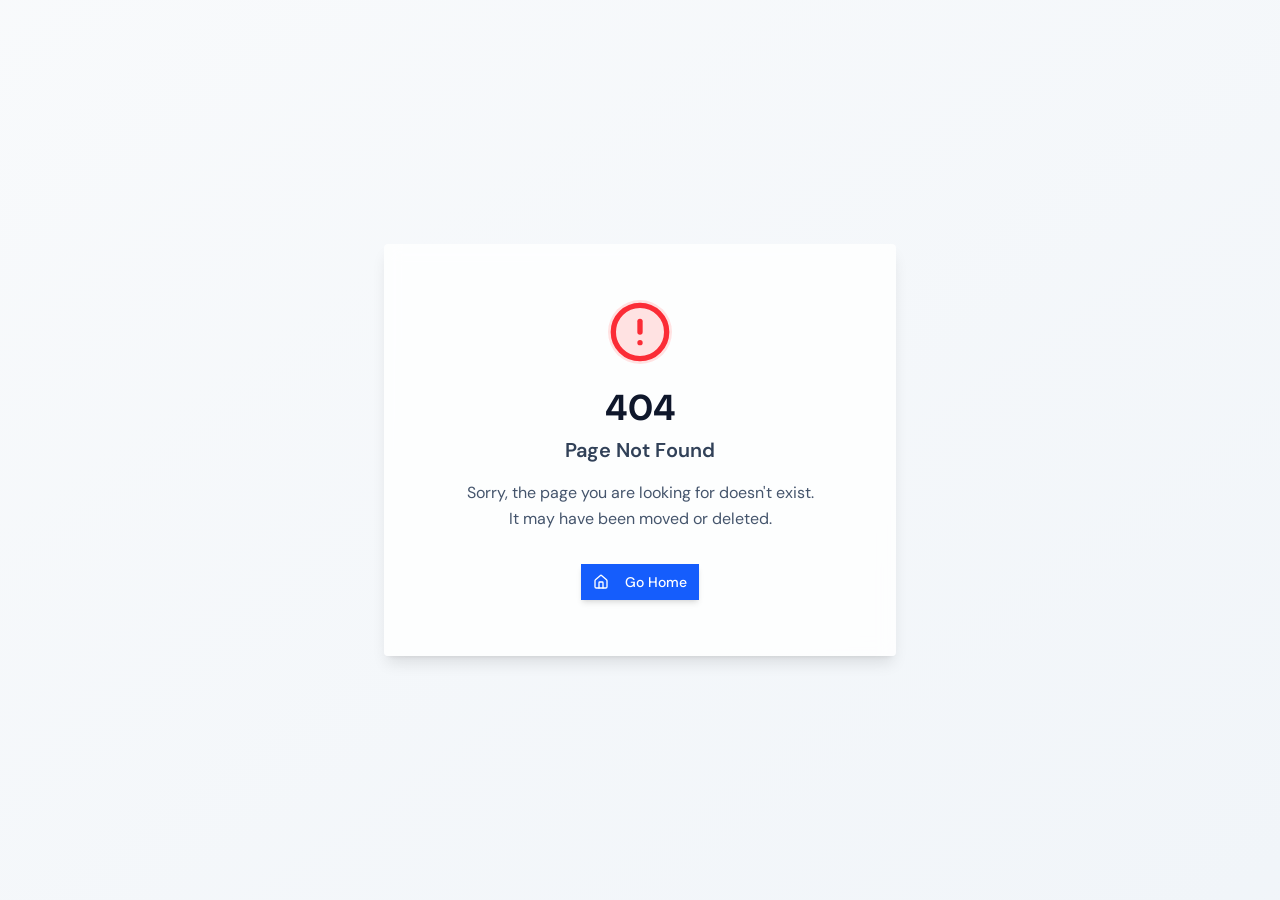
==== index.html @ 0568e385 "Static build — 2026-06-04 — index.html at root" ====
<!doctype html>
<html lang="en">
  <head>
    <link rel="icon" type="image/x-icon" href="/favicon.ico" />
    <link rel="icon" type="image/png" sizes="32x32" href="/favicon-32x32.png" />
    <link rel="icon" type="image/png" sizes="16x16" href="/favicon-16x16.png" />
    <link rel="apple-touch-icon" sizes="180x180" href="/apple-touch-icon.png" />
    <meta charset="UTF-8" />
    <meta name="viewport" content="width=device-width, initial-scale=1.0, maximum-scale=1" />
    <title>Her Provenance & The Provenance — Two Movements. One War.</title>
    <meta name="description" content="Her Provenance is a global women's movement documenting workplace suppression. The Provenance is a people's movement to unify the 98%. Two interconnected movements. One enemy." />
    <meta property="og:title" content="Her Provenance & The Provenance" />
    <meta property="og:description" content="Two interconnected movements. One war. The record is the weapon." />
    <link rel="preconnect" href="https://fonts.googleapis.com" />
    <link rel="preconnect" href="https://fonts.gstatic.com" crossorigin />
    <link href="https://fonts.googleapis.com/css2?family=Playfair+Display:ital,wght@0,400;0,700;0,900;1,400;1,700&family=DM+Sans:wght@300;400;500;600;700&family=Space+Mono:wght@400;700&display=swap" rel="stylesheet" />
    <script type="module" crossorigin src="/assets/index-BDO0M5Ft.js"></script>
    <link rel="stylesheet" crossorigin href="/assets/index-DmVliLgg.css">
    <script src="/__manus__/debug-collector.js" defer></script>
  </head>
  <body>
    <script id="manus-runtime">window.__MANUS_HOST_DEV__ = false;
(function(){"use strict";var Mr={exports:{}},Kn={};/**
 * @license React
 * react-jsx-runtime.production.js
 *
 * Copyright (c) Meta Platforms, Inc. and affiliates.
 *
 * This source code is licensed under the MIT license found in the
 * LICENSE file in the root directory of this source tree.
 */var $c;function um(){if($c)return Kn;$c=1;var r=Symbol.for("react.transitional.element"),i=Symbol.for("react.fragment");function c(s,d,m){var x=null;if(m!==void 0&&(x=""+m),d.key!==void 0&&(x=""+d.key),"key"in d){m={};for(var R in d)R!=="key"&&(m[R]=d[R])}else m=d;return d=m.ref,{$$typeof:r,type:s,key:x,ref:d!==void 0?d:null,props:m}}return Kn.Fragment=i,Kn.jsx=c,Kn.jsxs=c,Kn}var Fc;function dm(){return Fc||(Fc=1,Mr.exports=um()),Mr.exports}var h=dm(),Ar={exports:{}},Pn={},Rr={exports:{}},Nr={};/**
 * @license React
 * scheduler.production.js
 *
 * Copyright (c) Meta Platforms, Inc. and affiliates.
 *
 * This source code is licensed under the MIT license found in the
 * LICENSE file in the root directory of this source tree.
 */var Ic;function fm(){return Ic||(Ic=1,function(r){function i(A,q){var B=A.length;A.push(q);t:for(;0<B;){var bt=B-1>>>1,p=A[bt];if(0<d(p,q))A[bt]=q,A[B]=p,B=bt;else break t}}function c(A){return A.length===0?null:A[0]}function s(A){if(A.length===0)return null;var q=A[0],B=A.pop();if(B!==q){A[0]=B;t:for(var bt=0,p=A.length,O=p>>>1;bt<O;){var X=2*(bt+1)-1,G=A[X],Z=X+1,st=A[Z];if(0>d(G,B))Z<p&&0>d(st,G)?(A[bt]=st,A[Z]=B,bt=Z):(A[bt]=G,A[X]=B,bt=X);else if(Z<p&&0>d(st,B))A[bt]=st,A[Z]=B,bt=Z;else break t}}return q}function d(A,q){var B=A.sortIndex-q.sortIndex;return B!==0?B:A.id-q.id}if(r.unstable_now=void 0,typeof performance=="object"&&typeof performance.now=="function"){var m=performance;r.unstable_now=function(){return m.now()}}else{var x=Date,R=x.now();r.unstable_now=function(){return x.now()-R}}var C=[],v=[],D=1,j=null,J=3,at=!1,$=!1,nt=!1,ct=!1,ht=typeof setTimeout=="function"?setTimeout:null,St=typeof clearTimeout=="function"?clearTimeout:null,_=typeof setImmediate<"u"?setImmediate:null;function Y(A){for(var q=c(v);q!==null;){if(q.callback===null)s(v);else if(q.startTime<=A)s(v),q.sortIndex=q.expirationTime,i(C,q);else break;q=c(v)}}function H(A){if(nt=!1,Y(A),!$)if(c(C)!==null)$=!0,it||(it=!0,Bt());else{var q=c(v);q!==null&&Mt(H,q.startTime-A)}}var it=!1,rt=-1,V=5,xt=-1;function Be(){return ct?!0:!(r.unstable_now()-xt<V)}function te(){if(ct=!1,it){var A=r.unstable_now();xt=A;var q=!0;try{t:{$=!1,nt&&(nt=!1,St(rt),rt=-1),at=!0;var B=J;try{e:{for(Y(A),j=c(C);j!==null&&!(j.expirationTime>A&&Be());){var bt=j.callback;if(typeof bt=="function"){j.callback=null,J=j.priorityLevel;var p=bt(j.expirationTime<=A);if(A=r.unstable_now(),typeof p=="function"){j.callback=p,Y(A),q=!0;break e}j===c(C)&&s(C),Y(A)}else s(C);j=c(C)}if(j!==null)q=!0;else{var O=c(v);O!==null&&Mt(H,O.startTime-A),q=!1}}break t}finally{j=null,J=B,at=!1}q=void 0}}finally{q?Bt():it=!1}}}var Bt;if(typeof _=="function")Bt=function(){_(te)};else if(typeof MessageChannel<"u"){var me=new MessageChannel,Se=me.port2;me.port1.onmessage=te,Bt=function(){Se.postMessage(null)}}else Bt=function(){ht(te,0)};function Mt(A,q){rt=ht(function(){A(r.unstable_now())},q)}r.unstable_IdlePriority=5,r.unstable_ImmediatePriority=1,r.unstable_LowPriority=4,r.unstable_NormalPriority=3,r.unstable_Profiling=null,r.unstable_UserBlockingPriority=2,r.unstable_cancelCallback=function(A){A.callback=null},r.unstable_forceFrameRate=function(A){0>A||125<A?console.error("forceFrameRate takes a positive int between 0 and 125, forcing frame rates higher than 125 fps is not supported"):V=0<A?Math.floor(1e3/A):5},r.unstable_getCurrentPriorityLevel=function(){return J},r.unstable_next=function(A){switch(J){case 1:case 2:case 3:var q=3;break;default:q=J}var B=J;J=q;try{return A()}finally{J=B}},r.unstable_requestPaint=function(){ct=!0},r.unstable_runWithPriority=function(A,q){switch(A){case 1:case 2:case 3:case 4:case 5:break;default:A=3}var B=J;J=A;try{return q()}finally{J=B}},r.unstable_scheduleCallback=function(A,q,B){var bt=r.unstable_now();switch(typeof B=="object"&&B!==null?(B=B.delay,B=typeof B=="number"&&0<B?bt+B:bt):B=bt,A){case 1:var p=-1;break;case 2:p=250;break;case 5:p=1073741823;break;case 4:p=1e4;break;default:p=5e3}return p=B+p,A={id:D++,callback:q,priorityLevel:A,startTime:B,expirationTime:p,sortIndex:-1},B>bt?(A.sortIndex=B,i(v,A),c(C)===null&&A===c(v)&&(nt?(St(rt),rt=-1):nt=!0,Mt(H,B-bt))):(A.sortIndex=p,i(C,A),$||at||($=!0,it||(it=!0,Bt()))),A},r.unstable_shouldYield=Be,r.unstable_wrapCallback=function(A){var q=J;return function(){var B=J;J=q;try{return A.apply(this,arguments)}finally{J=B}}}}(Nr)),Nr}var tu;function hm(){return tu||(tu=1,Rr.exports=fm()),Rr.exports}var zr={exports:{}},ut={};/**
 * @license React
 * react.production.js
 *
 * Copyright (c) Meta Platforms, Inc. and affiliates.
 *
 * This source code is licensed under the MIT license found in the
 * LICENSE file in the root directory of this source tree.
 */var eu;function mm(){if(eu)return ut;eu=1;var r=Symbol.for("react.transitional.element"),i=Symbol.for("react.portal"),c=Symbol.for("react.fragment"),s=Symbol.for("react.strict_mode"),d=Symbol.for("react.profiler"),m=Symbol.for("react.consumer"),x=Symbol.for("react.context"),R=Symbol.for("react.forward_ref"),C=Symbol.for("react.suspense"),v=Symbol.for("react.memo"),D=Symbol.for("react.lazy"),j=Symbol.iterator;function J(p){return p===null||typeof p!="object"?null:(p=j&&p[j]||p["@@iterator"],typeof p=="function"?p:null)}var at={isMounted:function(){return!1},enqueueForceUpdate:function(){},enqueueReplaceState:function(){},enqueueSetState:function(){}},$=Object.assign,nt={};function ct(p,O,X){this.props=p,this.context=O,this.refs=nt,this.updater=X||at}ct.prototype.isReactComponent={},ct.prototype.setState=function(p,O){if(typeof p!="object"&&typeof p!="function"&&p!=null)throw Error("takes an object of state variables to update or a function which returns an object of state variables.");this.updater.enqueueSetState(this,p,O,"setState")},ct.prototype.forceUpdate=function(p){this.updater.enqueueForceUpdate(this,p,"forceUpdate")};function ht(){}ht.prototype=ct.prototype;function St(p,O,X){this.props=p,this.context=O,this.refs=nt,this.updater=X||at}var _=St.prototype=new ht;_.constructor=St,$(_,ct.prototype),_.isPureReactComponent=!0;var Y=Array.isArray,H={H:null,A:null,T:null,S:null,V:null},it=Object.prototype.hasOwnProperty;function rt(p,O,X,G,Z,st){return X=st.ref,{$$typeof:r,type:p,key:O,ref:X!==void 0?X:null,props:st}}function V(p,O){return rt(p.type,O,void 0,void 0,void 0,p.props)}function xt(p){return typeof p=="object"&&p!==null&&p.$$typeof===r}function Be(p){var O={"=":"=0",":":"=2"};return"$"+p.replace(/[=:]/g,function(X){return O[X]})}var te=/\/+/g;function Bt(p,O){return typeof p=="object"&&p!==null&&p.key!=null?Be(""+p.key):O.toString(36)}function me(){}function Se(p){switch(p.status){case"fulfilled":return p.value;case"rejected":throw p.reason;default:switch(typeof p.status=="string"?p.then(me,me):(p.status="pending",p.then(function(O){p.status==="pending"&&(p.status="fulfilled",p.value=O)},function(O){p.status==="pending"&&(p.status="rejected",p.reason=O)})),p.status){case"fulfilled":return p.value;case"rejected":throw p.reason}}throw p}function Mt(p,O,X,G,Z){var st=typeof p;(st==="undefined"||st==="boolean")&&(p=null);var I=!1;if(p===null)I=!0;else switch(st){case"bigint":case"string":case"number":I=!0;break;case"object":switch(p.$$typeof){case r:case i:I=!0;break;case D:return I=p._init,Mt(I(p._payload),O,X,G,Z)}}if(I)return Z=Z(p),I=G===""?"."+Bt(p,0):G,Y(Z)?(X="",I!=null&&(X=I.replace(te,"$&/")+"/"),Mt(Z,O,X,"",function(Jt){return Jt})):Z!=null&&(xt(Z)&&(Z=V(Z,X+(Z.key==null||p&&p.key===Z.key?"":(""+Z.key).replace(te,"$&/")+"/")+I)),O.push(Z)),1;I=0;var gt=G===""?".":G+":";if(Y(p))for(var Tt=0;Tt<p.length;Tt++)G=p[Tt],st=gt+Bt(G,Tt),I+=Mt(G,O,X,st,Z);else if(Tt=J(p),typeof Tt=="function")for(p=Tt.call(p),Tt=0;!(G=p.next()).done;)G=G.value,st=gt+Bt(G,Tt++),I+=Mt(G,O,X,st,Z);else if(st==="object"){if(typeof p.then=="function")return Mt(Se(p),O,X,G,Z);throw O=String(p),Error("Objects are not valid as a React child (found: "+(O==="[object Object]"?"object with keys {"+Object.keys(p).join(", ")+"}":O)+"). If you meant to render a collection of children, use an array instead.")}return I}function A(p,O,X){if(p==null)return p;var G=[],Z=0;return Mt(p,G,"","",function(st){return O.call(X,st,Z++)}),G}function q(p){if(p._status===-1){var O=p._result;O=O(),O.then(function(X){(p._status===0||p._status===-1)&&(p._status=1,p._result=X)},function(X){(p._status===0||p._status===-1)&&(p._status=2,p._result=X)}),p._status===-1&&(p._status=0,p._result=O)}if(p._status===1)return p._result.default;throw p._result}var B=typeof reportError=="function"?reportError:function(p){if(typeof window=="object"&&typeof window.ErrorEvent=="function"){var O=new window.ErrorEvent("error",{bubbles:!0,cancelable:!0,message:typeof p=="object"&&p!==null&&typeof p.message=="string"?String(p.message):String(p),error:p});if(!window.dispatchEvent(O))return}else if(typeof process=="object"&&typeof process.emit=="function"){process.emit("uncaughtException",p);return}console.error(p)};function bt(){}return ut.Children={map:A,forEach:function(p,O,X){A(p,function(){O.apply(this,arguments)},X)},count:function(p){var O=0;return A(p,function(){O++}),O},toArray:function(p){return A(p,function(O){return O})||[]},only:function(p){if(!xt(p))throw Error("React.Children.only expected to receive a single React element child.");return p}},ut.Component=ct,ut.Fragment=c,ut.Profiler=d,ut.PureComponent=St,ut.StrictMode=s,ut.Suspense=C,ut.__CLIENT_INTERNALS_DO_NOT_USE_OR_WARN_USERS_THEY_CANNOT_UPGRADE=H,ut.__COMPILER_RUNTIME={__proto__:null,c:function(p){return H.H.useMemoCache(p)}},ut.cache=function(p){return function(){return p.apply(null,arguments)}},ut.cloneElement=function(p,O,X){if(p==null)throw Error("The argument must be a React element, but you passed "+p+".");var G=$({},p.props),Z=p.key,st=void 0;if(O!=null)for(I in O.ref!==void 0&&(st=void 0),O.key!==void 0&&(Z=""+O.key),O)!it.call(O,I)||I==="key"||I==="__self"||I==="__source"||I==="ref"&&O.ref===void 0||(G[I]=O[I]);var I=arguments.length-2;if(I===1)G.children=X;else if(1<I){for(var gt=Array(I),Tt=0;Tt<I;Tt++)gt[Tt]=arguments[Tt+2];G.children=gt}return rt(p.type,Z,void 0,void 0,st,G)},ut.createContext=function(p){return p={$$typeof:x,_currentValue:p,_currentValue2:p,_threadCount:0,Provider:null,Consumer:null},p.Provider=p,p.Consumer={$$typeof:m,_context:p},p},ut.createElement=function(p,O,X){var G,Z={},st=null;if(O!=null)for(G in O.key!==void 0&&(st=""+O.key),O)it.call(O,G)&&G!=="key"&&G!=="__self"&&G!=="__source"&&(Z[G]=O[G]);var I=arguments.length-2;if(I===1)Z.children=X;else if(1<I){for(var gt=Array(I),Tt=0;Tt<I;Tt++)gt[Tt]=arguments[Tt+2];Z.children=gt}if(p&&p.defaultProps)for(G in I=p.defaultProps,I)Z[G]===void 0&&(Z[G]=I[G]);return rt(p,st,void 0,void 0,null,Z)},ut.createRef=function(){return{current:null}},ut.forwardRef=function(p){return{$$typeof:R,render:p}},ut.isValidElement=xt,ut.lazy=function(p){return{$$typeof:D,_payload:{_status:-1,_result:p},_init:q}},ut.memo=function(p,O){return{$$typeof:v,type:p,compare:O===void 0?null:O}},ut.startTransition=function(p){var O=H.T,X={};H.T=X;try{var G=p(),Z=H.S;Z!==null&&Z(X,G),typeof G=="object"&&G!==null&&typeof G.then=="function"&&G.then(bt,B)}catch(st){B(st)}finally{H.T=O}},ut.unstable_useCacheRefresh=function(){return H.H.useCacheRefresh()},ut.use=function(p){return H.H.use(p)},ut.useActionState=function(p,O,X){return H.H.useActionState(p,O,X)},ut.useCallback=function(p,O){return H.H.useCallback(p,O)},ut.useContext=function(p){return H.H.useContext(p)},ut.useDebugValue=function(){},ut.useDeferredValue=function(p,O){return H.H.useDeferredValue(p,O)},ut.useEffect=function(p,O,X){var G=H.H;if(typeof X=="function")throw Error("useEffect CRUD overload is not enabled in this build of React.");return G.useEffect(p,O)},ut.useId=function(){return H.H.useId()},ut.useImperativeHandle=function(p,O,X){return H.H.useImperativeHandle(p,O,X)},ut.useInsertionEffect=function(p,O){return H.H.useInsertionEffect(p,O)},ut.useLayoutEffect=function(p,O){return H.H.useLayoutEffect(p,O)},ut.useMemo=function(p,O){return H.H.useMemo(p,O)},ut.useOptimistic=function(p,O){return H.H.useOptimistic(p,O)},ut.useReducer=function(p,O,X){return H.H.useReducer(p,O,X)},ut.useRef=function(p){return H.H.useRef(p)},ut.useState=function(p){return H.H.useState(p)},ut.useSyncExternalStore=function(p,O,X){return H.H.useSyncExternalStore(p,O,X)},ut.useTransition=function(){return H.H.useTransition()},ut.version="19.1.1",ut}var lu;function _r(){return lu||(lu=1,zr.exports=mm()),zr.exports}var kr={exports:{}},he={};/**
 * @license React
 * react-dom.production.js
 *
 * Copyright (c) Meta Platforms, Inc. and affiliates.
 *
 * This source code is licensed under the MIT license found in the
 * LICENSE file in the root directory of this source tree.
 */var au;function gm(){if(au)return he;au=1;var r=_r();function i(C){var v="https://react.dev/errors/"+C;if(1<arguments.length){v+="?args[]="+encodeURIComponent(arguments[1]);for(var D=2;D<arguments.length;D++)v+="&args[]="+encodeURIComponent(arguments[D])}return"Minified React error #"+C+"; visit "+v+" for the full message or use the non-minified dev environment for full errors and additional helpful warnings."}function c(){}var s={d:{f:c,r:function(){throw Error(i(522))},D:c,C:c,L:c,m:c,X:c,S:c,M:c},p:0,findDOMNode:null},d=Symbol.for("react.portal");function m(C,v,D){var j=3<arguments.length&&arguments[3]!==void 0?arguments[3]:null;return{$$typeof:d,key:j==null?null:""+j,children:C,containerInfo:v,implementation:D}}var x=r.__CLIENT_INTERNALS_DO_NOT_USE_OR_WARN_USERS_THEY_CANNOT_UPGRADE;function R(C,v){if(C==="font")return"";if(typeof v=="string")return v==="use-credentials"?v:""}return he.__DOM_INTERNALS_DO_NOT_USE_OR_WARN_USERS_THEY_CANNOT_UPGRADE=s,he.createPortal=function(C,v){var D=2<arguments.length&&arguments[2]!==void 0?arguments[2]:null;if(!v||v.nodeType!==1&&v.nodeType!==9&&v.nodeType!==11)throw Error(i(299));return m(C,v,null,D)},he.flushSync=function(C){var v=x.T,D=s.p;try{if(x.T=null,s.p=2,C)return C()}finally{x.T=v,s.p=D,s.d.f()}},he.preconnect=function(C,v){typeof C=="string"&&(v?(v=v.crossOrigin,v=typeof v=="string"?v==="use-credentials"?v:"":void 0):v=null,s.d.C(C,v))},he.prefetchDNS=function(C){typeof C=="string"&&s.d.D(C)},he.preinit=function(C,v){if(typeof C=="string"&&v&&typeof v.as=="string"){var D=v.as,j=R(D,v.crossOrigin),J=typeof v.integrity=="string"?v.integrity:void 0,at=typeof v.fetchPriority=="string"?v.fetchPriority:void 0;D==="style"?s.d.S(C,typeof v.precedence=="string"?v.precedence:void 0,{crossOrigin:j,integrity:J,fetchPriority:at}):D==="script"&&s.d.X(C,{crossOrigin:j,integrity:J,fetchPriority:at,nonce:typeof v.nonce=="string"?v.nonce:void 0})}},he.preinitModule=function(C,v){if(typeof C=="string")if(typeof v=="object"&&v!==null){if(v.as==null||v.as==="script"){var D=R(v.as,v.crossOrigin);s.d.M(C,{crossOrigin:D,integrity:typeof v.integrity=="string"?v.integrity:void 0,nonce:typeof v.nonce=="string"?v.nonce:void 0})}}else v==null&&s.d.M(C)},he.preload=function(C,v){if(typeof C=="string"&&typeof v=="object"&&v!==null&&typeof v.as=="string"){var D=v.as,j=R(D,v.crossOrigin);s.d.L(C,D,{crossOrigin:j,integrity:typeof v.integrity=="string"?v.integrity:void 0,nonce:typeof v.nonce=="string"?v.nonce:void 0,type:typeof v.type=="string"?v.type:void 0,fetchPriority:typeof v.fetchPriority=="string"?v.fetchPriority:void 0,referrerPolicy:typeof v.referrerPolicy=="string"?v.referrerPolicy:void 0,imageSrcSet:typeof v.imageSrcSet=="string"?v.imageSrcSet:void 0,imageSizes:typeof v.imageSizes=="string"?v.imageSizes:void 0,media:typeof v.media=="string"?v.media:void 0})}},he.preloadModule=function(C,v){if(typeof C=="string")if(v){var D=R(v.as,v.crossOrigin);s.d.m(C,{as:typeof v.as=="string"&&v.as!=="script"?v.as:void 0,crossOrigin:D,integrity:typeof v.integrity=="string"?v.integrity:void 0})}else s.d.m(C)},he.requestFormReset=function(C){s.d.r(C)},he.unstable_batchedUpdates=function(C,v){return C(v)},he.useFormState=function(C,v,D){return x.H.useFormState(C,v,D)},he.useFormStatus=function(){return x.H.useHostTransitionStatus()},he.version="19.1.1",he}var nu;function pm(){if(nu)return kr.exports;nu=1;function r(){if(!(typeof __REACT_DEVTOOLS_GLOBAL_HOOK__>"u"||typeof __REACT_DEVTOOLS_GLOBAL_HOOK__.checkDCE!="function"))try{__REACT_DEVTOOLS_GLOBAL_HOOK__.checkDCE(r)}catch(i){console.error(i)}}return r(),kr.exports=gm(),kr.exports}/**
 * @license React
 * react-dom-client.production.js
 *
 * Copyright (c) Meta Platforms, Inc. and affiliates.
 *
 * This source code is licensed under the MIT license found in the
 * LICENSE file in the root directory of this source tree.
 */var ou;function ym(){if(ou)return Pn;ou=1;var r=hm(),i=_r(),c=pm();function s(t){var e="https://react.dev/errors/"+t;if(1<arguments.length){e+="?args[]="+encodeURIComponent(arguments[1]);for(var l=2;l<arguments.length;l++)e+="&args[]="+encodeURIComponent(arguments[l])}return"Minified React error #"+t+"; visit "+e+" for the full message or use the non-minified dev environment for full errors and additional helpful warnings."}function d(t){return!(!t||t.nodeType!==1&&t.nodeType!==9&&t.nodeType!==11)}function m(t){var e=t,l=t;if(t.alternate)for(;e.return;)e=e.return;else{t=e;do e=t,(e.flags&4098)!==0&&(l=e.return),t=e.return;while(t)}return e.tag===3?l:null}function x(t){if(t.tag===13){var e=t.memoizedState;if(e===null&&(t=t.alternate,t!==null&&(e=t.memoizedState)),e!==null)return e.dehydrated}return null}function R(t){if(m(t)!==t)throw Error(s(188))}function C(t){var e=t.alternate;if(!e){if(e=m(t),e===null)throw Error(s(188));return e!==t?null:t}for(var l=t,a=e;;){var n=l.return;if(n===null)break;var o=n.alternate;if(o===null){if(a=n.return,a!==null){l=a;continue}break}if(n.child===o.child){for(o=n.child;o;){if(o===l)return R(n),t;if(o===a)return R(n),e;o=o.sibling}throw Error(s(188))}if(l.return!==a.return)l=n,a=o;else{for(var u=!1,f=n.child;f;){if(f===l){u=!0,l=n,a=o;break}if(f===a){u=!0,a=n,l=o;break}f=f.sibling}if(!u){for(f=o.child;f;){if(f===l){u=!0,l=o,a=n;break}if(f===a){u=!0,a=o,l=n;break}f=f.sibling}if(!u)throw Error(s(189))}}if(l.alternate!==a)throw Error(s(190))}if(l.tag!==3)throw Error(s(188));return l.stateNode.current===l?t:e}function v(t){var e=t.tag;if(e===5||e===26||e===27||e===6)return t;for(t=t.child;t!==null;){if(e=v(t),e!==null)return e;t=t.sibling}return null}var D=Object.assign,j=Symbol.for("react.element"),J=Symbol.for("react.transitional.element"),at=Symbol.for("react.portal"),$=Symbol.for("react.fragment"),nt=Symbol.for("react.strict_mode"),ct=Symbol.for("react.profiler"),ht=Symbol.for("react.provider"),St=Symbol.for("react.consumer"),_=Symbol.for("react.context"),Y=Symbol.for("react.forward_ref"),H=Symbol.for("react.suspense"),it=Symbol.for("react.suspense_list"),rt=Symbol.for("react.memo"),V=Symbol.for("react.lazy"),xt=Symbol.for("react.activity"),Be=Symbol.for("react.memo_cache_sentinel"),te=Symbol.iterator;function Bt(t){return t===null||typeof t!="object"?null:(t=te&&t[te]||t["@@iterator"],typeof t=="function"?t:null)}var me=Symbol.for("react.client.reference");function Se(t){if(t==null)return null;if(typeof t=="function")return t.$$typeof===me?null:t.displayName||t.name||null;if(typeof t=="string")return t;switch(t){case $:return"Fragment";case ct:return"Profiler";case nt:return"StrictMode";case H:return"Suspense";case it:return"SuspenseList";case xt:return"Activity"}if(typeof t=="object")switch(t.$$typeof){case at:return"Portal";case _:return(t.displayName||"Context")+".Provider";case St:return(t._context.displayName||"Context")+".Consumer";case Y:var e=t.render;return t=t.displayName,t||(t=e.displayName||e.name||"",t=t!==""?"ForwardRef("+t+")":"ForwardRef"),t;case rt:return e=t.displayName||null,e!==null?e:Se(t.type)||"Memo";case V:e=t._payload,t=t._init;try{return Se(t(e))}catch{}}return null}var Mt=Array.isArray,A=i.__CLIENT_INTERNALS_DO_NOT_USE_OR_WARN_USERS_THEY_CANNOT_UPGRADE,q=c.__DOM_INTERNALS_DO_NOT_USE_OR_WARN_USERS_THEY_CANNOT_UPGRADE,B={pending:!1,data:null,method:null,action:null},bt=[],p=-1;function O(t){return{current:t}}function X(t){0>p||(t.current=bt[p],bt[p]=null,p--)}function G(t,e){p++,bt[p]=t.current,t.current=e}var Z=O(null),st=O(null),I=O(null),gt=O(null);function Tt(t,e){switch(G(I,e),G(st,t),G(Z,null),e.nodeType){case 9:case 11:t=(t=e.documentElement)&&(t=t.namespaceURI)?Hh(t):0;break;default:if(t=e.tagName,e=e.namespaceURI)e=Hh(e),t=Uh(e,t);else switch(t){case"svg":t=1;break;case"math":t=2;break;default:t=0}}X(Z),G(Z,t)}function Jt(){X(Z),X(st),X(I)}function Ke(t){t.memoizedState!==null&&G(gt,t);var e=Z.current,l=Uh(e,t.type);e!==l&&(G(st,t),G(Z,l))}function Ce(t){st.current===t&&(X(Z),X(st)),gt.current===t&&(X(gt),Wo._currentValue=B)}var Pe=Object.prototype.hasOwnProperty,yl=r.unstable_scheduleCallback,sn=r.unstable_cancelCallback,Ca=r.unstable_shouldYield,ri=r.unstable_requestPaint,ge=r.unstable_now,si=r.unstable_getCurrentPriorityLevel,Ul=r.unstable_ImmediatePriority,Fn=r.unstable_UserBlockingPriority,nl=r.unstable_NormalPriority,ci=r.unstable_LowPriority,Gl=r.unstable_IdlePriority,ui=r.log,Ea=r.unstable_setDisableYieldValue,ql=null,Wt=null;function Je(t){if(typeof ui=="function"&&Ea(t),Wt&&typeof Wt.setStrictMode=="function")try{Wt.setStrictMode(ql,t)}catch{}}var $t=Math.clz32?Math.clz32:fi,di=Math.log,Ta=Math.LN2;function fi(t){return t>>>=0,t===0?32:31-(di(t)/Ta|0)|0}var L=256,cn=4194304;function vl(t){var e=t&42;if(e!==0)return e;switch(t&-t){case 1:return 1;case 2:return 2;case 4:return 4;case 8:return 8;case 16:return 16;case 32:return 32;case 64:return 64;case 128:return 128;case 256:case 512:case 1024:case 2048:case 4096:case 8192:case 16384:case 32768:case 65536:case 131072:case 262144:case 524288:case 1048576:case 2097152:return t&4194048;case 4194304:case 8388608:case 16777216:case 33554432:return t&62914560;case 67108864:return 67108864;case 134217728:return 134217728;case 268435456:return 268435456;case 536870912:return 536870912;case 1073741824:return 0;default:return t}}function un(t,e,l){var a=t.pendingLanes;if(a===0)return 0;var n=0,o=t.suspendedLanes,u=t.pingedLanes;t=t.warmLanes;var f=a&134217727;return f!==0?(a=f&~o,a!==0?n=vl(a):(u&=f,u!==0?n=vl(u):l||(l=f&~t,l!==0&&(n=vl(l))))):(f=a&~o,f!==0?n=vl(f):u!==0?n=vl(u):l||(l=a&~t,l!==0&&(n=vl(l)))),n===0?0:e!==0&&e!==n&&(e&o)===0&&(o=n&-n,l=e&-e,o>=l||o===32&&(l&4194048)!==0)?e:n}function Dt(t,e){return(t.pendingLanes&~(t.suspendedLanes&~t.pingedLanes)&e)===0}function In(t,e){switch(t){case 1:case 2:case 4:case 8:case 64:return e+250;case 16:case 32:case 128:case 256:case 512:case 1024:case 2048:case 4096:case 8192:case 16384:case 32768:case 65536:case 131072:case 262144:case 524288:case 1048576:case 2097152:return e+5e3;case 4194304:case 8388608:case 16777216:case 33554432:return-1;case 67108864:case 134217728:case 268435456:case 536870912:case 1073741824:return-1;default:return-1}}function to(){var t=L;return L<<=1,(L&4194048)===0&&(L=256),t}function hi(){var t=cn;return cn<<=1,(cn&62914560)===0&&(cn=4194304),t}function eo(t){for(var e=[],l=0;31>l;l++)e.push(t);return e}function Da(t,e){t.pendingLanes|=e,e!==268435456&&(t.suspendedLanes=0,t.pingedLanes=0,t.warmLanes=0)}function Ir(t,e,l,a,n,o){var u=t.pendingLanes;t.pendingLanes=l,t.suspendedLanes=0,t.pingedLanes=0,t.warmLanes=0,t.expiredLanes&=l,t.entangledLanes&=l,t.errorRecoveryDisabledLanes&=l,t.shellSuspendCounter=0;var f=t.entanglements,g=t.expirationTimes,S=t.hiddenUpdates;for(l=u&~l;0<l;){var N=31-$t(l),k=1<<N;f[N]=0,g[N]=-1;var E=S[N];if(E!==null)for(S[N]=null,N=0;N<E.length;N++){var T=E[N];T!==null&&(T.lane&=-536870913)}l&=~k}a!==0&&mi(t,a,0),o!==0&&n===0&&t.tag!==0&&(t.suspendedLanes|=o&~(u&~e))}function mi(t,e,l){t.pendingLanes|=e,t.suspendedLanes&=~e;var a=31-$t(e);t.entangledLanes|=e,t.entanglements[a]=t.entanglements[a]|1073741824|l&4194090}function gi(t,e){var l=t.entangledLanes|=e;for(t=t.entanglements;l;){var a=31-$t(l),n=1<<a;n&e|t[a]&e&&(t[a]|=e),l&=~n}}function lo(t){switch(t){case 2:t=1;break;case 8:t=4;break;case 32:t=16;break;case 256:case 512:case 1024:case 2048:case 4096:case 8192:case 16384:case 32768:case 65536:case 131072:case 262144:case 524288:case 1048576:case 2097152:case 4194304:case 8388608:case 16777216:case 33554432:t=128;break;case 268435456:t=134217728;break;default:t=0}return t}function ao(t){return t&=-t,2<t?8<t?(t&134217727)!==0?32:268435456:8:2}function pi(){var t=q.p;return t!==0?t:(t=window.event,t===void 0?32:nm(t.type))}function ts(t,e){var l=q.p;try{return q.p=t,e()}finally{q.p=l}}var ol=Math.random().toString(36).slice(2),ee="__reactFiber$"+ol,pe="__reactProps$"+ol,Yl="__reactContainer$"+ol,no="__reactEvents$"+ol,es="__reactListeners$"+ol,ls="__reactHandles$"+ol,yi="__reactResources$"+ol,Ma="__reactMarker$"+ol;function oo(t){delete t[ee],delete t[pe],delete t[no],delete t[es],delete t[ls]}function Vl(t){var e=t[ee];if(e)return e;for(var l=t.parentNode;l;){if(e=l[Yl]||l[ee]){if(l=e.alternate,e.child!==null||l!==null&&l.child!==null)for(t=Vh(t);t!==null;){if(l=t[ee])return l;t=Vh(t)}return e}t=l,l=t.parentNode}return null}function Xl(t){if(t=t[ee]||t[Yl]){var e=t.tag;if(e===5||e===6||e===13||e===26||e===27||e===3)return t}return null}function Aa(t){var e=t.tag;if(e===5||e===26||e===27||e===6)return t.stateNode;throw Error(s(33))}function Zl(t){var e=t[yi];return e||(e=t[yi]={hoistableStyles:new Map,hoistableScripts:new Map}),e}function Vt(t){t[Ma]=!0}var vi=new Set,bi={};function bl(t,e){We(t,e),We(t+"Capture",e)}function We(t,e){for(bi[t]=e,t=0;t<e.length;t++)vi.add(e[t])}var as=RegExp("^[:A-Z_a-z\\u00C0-\\u00D6\\u00D8-\\u00F6\\u00F8-\\u02FF\\u0370-\\u037D\\u037F-\\u1FFF\\u200C-\\u200D\\u2070-\\u218F\\u2C00-\\u2FEF\\u3001-\\uD7FF\\uF900-\\uFDCF\\uFDF0-\\uFFFD][:A-Z_a-z\\u00C0-\\u00D6\\u00D8-\\u00F6\\u00F8-\\u02FF\\u0370-\\u037D\\u037F-\\u1FFF\\u200C-\\u200D\\u2070-\\u218F\\u2C00-\\u2FEF\\u3001-\\uD7FF\\uF900-\\uFDCF\\uFDF0-\\uFFFD\\-.0-9\\u00B7\\u0300-\\u036F\\u203F-\\u2040]*$"),xi={},wi={};function Ra(t){return Pe.call(wi,t)?!0:Pe.call(xi,t)?!1:as.test(t)?wi[t]=!0:(xi[t]=!0,!1)}function M(t,e,l){if(Ra(e))if(l===null)t.removeAttribute(e);else{switch(typeof l){case"undefined":case"function":case"symbol":t.removeAttribute(e);return;case"boolean":var a=e.toLowerCase().slice(0,5);if(a!=="data-"&&a!=="aria-"){t.removeAttribute(e);return}}t.setAttribute(e,""+l)}}function tt(t,e,l){if(l===null)t.removeAttribute(e);else{switch(typeof l){case"undefined":case"function":case"symbol":case"boolean":t.removeAttribute(e);return}t.setAttribute(e,""+l)}}function Ot(t,e,l,a){if(a===null)t.removeAttribute(l);else{switch(typeof a){case"undefined":case"function":case"symbol":case"boolean":t.removeAttribute(l);return}t.setAttributeNS(e,l,""+a)}}var le,Ee;function ae(t){if(le===void 0)try{throw Error()}catch(l){var e=l.stack.trim().match(/\n( *(at )?)/);le=e&&e[1]||"",Ee=-1<l.stack.indexOf(`
    at`)?" (<anonymous>)":-1<l.stack.indexOf("@")?"@unknown:0:0":""}return`
`+le+t+Ee}var Le=!1;function He(t,e){if(!t||Le)return"";Le=!0;var l=Error.prepareStackTrace;Error.prepareStackTrace=void 0;try{var a={DetermineComponentFrameRoot:function(){try{if(e){var k=function(){throw Error()};if(Object.defineProperty(k.prototype,"props",{set:function(){throw Error()}}),typeof Reflect=="object"&&Reflect.construct){try{Reflect.construct(k,[])}catch(T){var E=T}Reflect.construct(t,[],k)}else{try{k.call()}catch(T){E=T}t.call(k.prototype)}}else{try{throw Error()}catch(T){E=T}(k=t())&&typeof k.catch=="function"&&k.catch(function(){})}}catch(T){if(T&&E&&typeof T.stack=="string")return[T.stack,E.stack]}return[null,null]}};a.DetermineComponentFrameRoot.displayName="DetermineComponentFrameRoot";var n=Object.getOwnPropertyDescriptor(a.DetermineComponentFrameRoot,"name");n&&n.configurable&&Object.defineProperty(a.DetermineComponentFrameRoot,"name",{value:"DetermineComponentFrameRoot"});var o=a.DetermineComponentFrameRoot(),u=o[0],f=o[1];if(u&&f){var g=u.split(`
`),S=f.split(`
`);for(n=a=0;a<g.length&&!g[a].includes("DetermineComponentFrameRoot");)a++;for(;n<S.length&&!S[n].includes("DetermineComponentFrameRoot");)n++;if(a===g.length||n===S.length)for(a=g.length-1,n=S.length-1;1<=a&&0<=n&&g[a]!==S[n];)n--;for(;1<=a&&0<=n;a--,n--)if(g[a]!==S[n]){if(a!==1||n!==1)do if(a--,n--,0>n||g[a]!==S[n]){var N=`
`+g[a].replace(" at new "," at ");return t.displayName&&N.includes("<anonymous>")&&(N=N.replace("<anonymous>",t.displayName)),N}while(1<=a&&0<=n);break}}}finally{Le=!1,Error.prepareStackTrace=l}return(l=t?t.displayName||t.name:"")?ae(l):""}function Ql(t){switch(t.tag){case 26:case 27:case 5:return ae(t.type);case 16:return ae("Lazy");case 13:return ae("Suspense");case 19:return ae("SuspenseList");case 0:case 15:return He(t.type,!1);case 11:return He(t.type.render,!1);case 1:return He(t.type,!0);case 31:return ae("Activity");default:return""}}function xl(t){try{var e="";do e+=Ql(t),t=t.return;while(t);return e}catch(l){return`
Error generating stack: `+l.message+`
`+l.stack}}function Xt(t){switch(typeof t){case"bigint":case"boolean":case"number":case"string":case"undefined":return t;case"object":return t;default:return""}}function il(t){var e=t.type;return(t=t.nodeName)&&t.toLowerCase()==="input"&&(e==="checkbox"||e==="radio")}function ve(t){var e=il(t)?"checked":"value",l=Object.getOwnPropertyDescriptor(t.constructor.prototype,e),a=""+t[e];if(!t.hasOwnProperty(e)&&typeof l<"u"&&typeof l.get=="function"&&typeof l.set=="function"){var n=l.get,o=l.set;return Object.defineProperty(t,e,{configurable:!0,get:function(){return n.call(this)},set:function(u){a=""+u,o.call(this,u)}}),Object.defineProperty(t,e,{enumerable:l.enumerable}),{getValue:function(){return a},setValue:function(u){a=""+u},stopTracking:function(){t._valueTracker=null,delete t[e]}}}}function re(t){t._valueTracker||(t._valueTracker=ve(t))}function rl(t){if(!t)return!1;var e=t._valueTracker;if(!e)return!0;var l=e.getValue(),a="";return t&&(a=il(t)?t.checked?"true":"false":t.value),t=a,t!==l?(e.setValue(t),!0):!1}function wl(t){if(t=t||(typeof document<"u"?document:void 0),typeof t>"u")return null;try{return t.activeElement||t.body}catch{return t.body}}var dn=/[\n"\\]/g;function se(t){return t.replace(dn,function(e){return"\\"+e.charCodeAt(0).toString(16)+" "})}function Kl(t,e,l,a,n,o,u,f){t.name="",u!=null&&typeof u!="function"&&typeof u!="symbol"&&typeof u!="boolean"?t.type=u:t.removeAttribute("type"),e!=null?u==="number"?(e===0&&t.value===""||t.value!=e)&&(t.value=""+Xt(e)):t.value!==""+Xt(e)&&(t.value=""+Xt(e)):u!=="submit"&&u!=="reset"||t.removeAttribute("value"),e!=null?Pl(t,u,Xt(e)):l!=null?Pl(t,u,Xt(l)):a!=null&&t.removeAttribute("value"),n==null&&o!=null&&(t.defaultChecked=!!o),n!=null&&(t.checked=n&&typeof n!="function"&&typeof n!="symbol"),f!=null&&typeof f!="function"&&typeof f!="symbol"&&typeof f!="boolean"?t.name=""+Xt(f):t.removeAttribute("name")}function Na(t,e,l,a,n,o,u,f){if(o!=null&&typeof o!="function"&&typeof o!="symbol"&&typeof o!="boolean"&&(t.type=o),e!=null||l!=null){if(!(o!=="submit"&&o!=="reset"||e!=null))return;l=l!=null?""+Xt(l):"",e=e!=null?""+Xt(e):l,f||e===t.value||(t.value=e),t.defaultValue=e}a=a??n,a=typeof a!="function"&&typeof a!="symbol"&&!!a,t.checked=f?t.checked:!!a,t.defaultChecked=!!a,u!=null&&typeof u!="function"&&typeof u!="symbol"&&typeof u!="boolean"&&(t.name=u)}function Pl(t,e,l){e==="number"&&wl(t.ownerDocument)===t||t.defaultValue===""+l||(t.defaultValue=""+l)}function $e(t,e,l,a){if(t=t.options,e){e={};for(var n=0;n<l.length;n++)e["$"+l[n]]=!0;for(l=0;l<t.length;l++)n=e.hasOwnProperty("$"+t[l].value),t[l].selected!==n&&(t[l].selected=n),n&&a&&(t[l].defaultSelected=!0)}else{for(l=""+Xt(l),e=null,n=0;n<t.length;n++){if(t[n].value===l){t[n].selected=!0,a&&(t[n].defaultSelected=!0);return}e!==null||t[n].disabled||(e=t[n])}e!==null&&(e.selected=!0)}}function za(t,e,l){if(e!=null&&(e=""+Xt(e),e!==t.value&&(t.value=e),l==null)){t.defaultValue!==e&&(t.defaultValue=e);return}t.defaultValue=l!=null?""+Xt(l):""}function _a(t,e,l,a){if(e==null){if(a!=null){if(l!=null)throw Error(s(92));if(Mt(a)){if(1<a.length)throw Error(s(93));a=a[0]}l=a}l==null&&(l=""),e=l}l=Xt(e),t.defaultValue=l,a=t.textContent,a===l&&a!==""&&a!==null&&(t.value=a)}function Fe(t,e){if(e){var l=t.firstChild;if(l&&l===t.lastChild&&l.nodeType===3){l.nodeValue=e;return}}t.textContent=e}var fn=new Set("animationIterationCount aspectRatio borderImageOutset borderImageSlice borderImageWidth boxFlex boxFlexGroup boxOrdinalGroup columnCount columns flex flexGrow flexPositive flexShrink flexNegative flexOrder gridArea gridRow gridRowEnd gridRowSpan gridRowStart gridColumn gridColumnEnd gridColumnSpan gridColumnStart fontWeight lineClamp lineHeight opacity order orphans scale tabSize widows zIndex zoom fillOpacity floodOpacity stopOpacity strokeDasharray strokeDashoffset strokeMiterlimit strokeOpacity strokeWidth MozAnimationIterationCount MozBoxFlex MozBoxFlexGroup MozLineClamp msAnimationIterationCount msFlex msZoom msFlexGrow msFlexNegative msFlexOrder msFlexPositive msFlexShrink msGridColumn msGridColumnSpan msGridRow msGridRowSpan WebkitAnimationIterationCount WebkitBoxFlex WebKitBoxFlexGroup WebkitBoxOrdinalGroup WebkitColumnCount WebkitColumns WebkitFlex WebkitFlexGrow WebkitFlexPositive WebkitFlexShrink WebkitLineClamp".split(" "));function ka(t,e,l){var a=e.indexOf("--")===0;l==null||typeof l=="boolean"||l===""?a?t.setProperty(e,""):e==="float"?t.cssFloat="":t[e]="":a?t.setProperty(e,l):typeof l!="number"||l===0||fn.has(e)?e==="float"?t.cssFloat=l:t[e]=(""+l).trim():t[e]=l+"px"}function Oa(t,e,l){if(e!=null&&typeof e!="object")throw Error(s(62));if(t=t.style,l!=null){for(var a in l)!l.hasOwnProperty(a)||e!=null&&e.hasOwnProperty(a)||(a.indexOf("--")===0?t.setProperty(a,""):a==="float"?t.cssFloat="":t[a]="");for(var n in e)a=e[n],e.hasOwnProperty(n)&&l[n]!==a&&ka(t,n,a)}else for(var o in e)e.hasOwnProperty(o)&&ka(t,o,e[o])}function ja(t){if(t.indexOf("-")===-1)return!1;switch(t){case"annotation-xml":case"color-profile":case"font-face":case"font-face-src":case"font-face-uri":case"font-face-format":case"font-face-name":case"missing-glyph":return!1;default:return!0}}var Si=new Map([["acceptCharset","accept-charset"],["htmlFor","for"],["httpEquiv","http-equiv"],["crossOrigin","crossorigin"],["accentHeight","accent-height"],["alignmentBaseline","alignment-baseline"],["arabicForm","arabic-form"],["baselineShift","baseline-shift"],["capHeight","cap-height"],["clipPath","clip-path"],["clipRule","clip-rule"],["colorInterpolation","color-interpolation"],["colorInterpolationFilters","color-interpolation-filters"],["colorProfile","color-profile"],["colorRendering","color-rendering"],["dominantBaseline","dominant-baseline"],["enableBackground","enable-background"],["fillOpacity","fill-opacity"],["fillRule","fill-rule"],["floodColor","flood-color"],["floodOpacity","flood-opacity"],["fontFamily","font-family"],["fontSize","font-size"],["fontSizeAdjust","font-size-adjust"],["fontStretch","font-stretch"],["fontStyle","font-style"],["fontVariant","font-variant"],["fontWeight","font-weight"],["glyphName","glyph-name"],["glyphOrientationHorizontal","glyph-orientation-horizontal"],["glyphOrientationVertical","glyph-orientation-vertical"],["horizAdvX","horiz-adv-x"],["horizOriginX","horiz-origin-x"],["imageRendering","image-rendering"],["letterSpacing","letter-spacing"],["lightingColor","lighting-color"],["markerEnd","marker-end"],["markerMid","marker-mid"],["markerStart","marker-start"],["overlinePosition","overline-position"],["overlineThickness","overline-thickness"],["paintOrder","paint-order"],["panose-1","panose-1"],["pointerEvents","pointer-events"],["renderingIntent","rendering-intent"],["shapeRendering","shape-rendering"],["stopColor","stop-color"],["stopOpacity","stop-opacity"],["strikethroughPosition","strikethrough-position"],["strikethroughThickness","strikethrough-thickness"],["strokeDasharray","stroke-dasharray"],["strokeDashoffset","stroke-dashoffset"],["strokeLinecap","stroke-linecap"],["strokeLinejoin","stroke-linejoin"],["strokeMiterlimit","stroke-miterlimit"],["strokeOpacity","stroke-opacity"],["strokeWidth","stroke-width"],["textAnchor","text-anchor"],["textDecoration","text-decoration"],["textRendering","text-rendering"],["transformOrigin","transform-origin"],["underlinePosition","underline-position"],["underlineThickness","underline-thickness"],["unicodeBidi","unicode-bidi"],["unicodeRange","unicode-range"],["unitsPerEm","units-per-em"],["vAlphabetic","v-alphabetic"],["vHanging","v-hanging"],["vIdeographic","v-ideographic"],["vMathematical","v-mathematical"],["vectorEffect","vector-effect"],["vertAdvY","vert-adv-y"],["vertOriginX","vert-origin-x"],["vertOriginY","vert-origin-y"],["wordSpacing","word-spacing"],["writingMode","writing-mode"],["xmlnsXlink","xmlns:xlink"],["xHeight","x-height"]]),Ci=/^[\u0000-\u001F ]*j[\r\n\t]*a[\r\n\t]*v[\r\n\t]*a[\r\n\t]*s[\r\n\t]*c[\r\n\t]*r[\r\n\t]*i[\r\n\t]*p[\r\n\t]*t[\r\n\t]*:/i;function Ba(t){return Ci.test(""+t)?"javascript:throw new Error('React has blocked a javascript: URL as a security precaution.')":t}var hn=null;function mn(t){return t=t.target||t.srcElement||window,t.correspondingUseElement&&(t=t.correspondingUseElement),t.nodeType===3?t.parentNode:t}var Sl=null,Cl=null;function io(t){var e=Xl(t);if(e&&(t=e.stateNode)){var l=t[pe]||null;t:switch(t=e.stateNode,e.type){case"input":if(Kl(t,l.value,l.defaultValue,l.defaultValue,l.checked,l.defaultChecked,l.type,l.name),e=l.name,l.type==="radio"&&e!=null){for(l=t;l.parentNode;)l=l.parentNode;for(l=l.querySelectorAll('input[name="'+se(""+e)+'"][type="radio"]'),e=0;e<l.length;e++){var a=l[e];if(a!==t&&a.form===t.form){var n=a[pe]||null;if(!n)throw Error(s(90));Kl(a,n.value,n.defaultValue,n.defaultValue,n.checked,n.defaultChecked,n.type,n.name)}}for(e=0;e<l.length;e++)a=l[e],a.form===t.form&&rl(a)}break t;case"textarea":za(t,l.value,l.defaultValue);break t;case"select":e=l.value,e!=null&&$e(t,!!l.multiple,e,!1)}}}var gn=!1;function ro(t,e,l){if(gn)return t(e,l);gn=!0;try{var a=t(e);return a}finally{if(gn=!1,(Sl!==null||Cl!==null)&&(ir(),Sl&&(e=Sl,t=Cl,Cl=Sl=null,io(e),t)))for(e=0;e<t.length;e++)io(t[e])}}function Jl(t,e){var l=t.stateNode;if(l===null)return null;var a=l[pe]||null;if(a===null)return null;l=a[e];t:switch(e){case"onClick":case"onClickCapture":case"onDoubleClick":case"onDoubleClickCapture":case"onMouseDown":case"onMouseDownCapture":case"onMouseMove":case"onMouseMoveCapture":case"onMouseUp":case"onMouseUpCapture":case"onMouseEnter":(a=!a.disabled)||(t=t.type,a=!(t==="button"||t==="input"||t==="select"||t==="textarea")),t=!a;break t;default:t=!1}if(t)return null;if(l&&typeof l!="function")throw Error(s(231,e,typeof l));return l}var Ue=!(typeof window>"u"||typeof window.document>"u"||typeof window.document.createElement>"u"),pn=!1;if(Ue)try{var Wl={};Object.defineProperty(Wl,"passive",{get:function(){pn=!0}}),window.addEventListener("test",Wl,Wl),window.removeEventListener("test",Wl,Wl)}catch{pn=!1}var Ie=null,yn=null,La=null;function so(){if(La)return La;var t,e=yn,l=e.length,a,n="value"in Ie?Ie.value:Ie.textContent,o=n.length;for(t=0;t<l&&e[t]===n[t];t++);var u=l-t;for(a=1;a<=u&&e[l-a]===n[o-a];a++);return La=n.slice(t,1<a?1-a:void 0)}function Ha(t){var e=t.keyCode;return"charCode"in t?(t=t.charCode,t===0&&e===13&&(t=13)):t=e,t===10&&(t=13),32<=t||t===13?t:0}function Ua(){return!0}function co(){return!1}function ce(t){function e(l,a,n,o,u){this._reactName=l,this._targetInst=n,this.type=a,this.nativeEvent=o,this.target=u,this.currentTarget=null;for(var f in t)t.hasOwnProperty(f)&&(l=t[f],this[f]=l?l(o):o[f]);return this.isDefaultPrevented=(o.defaultPrevented!=null?o.defaultPrevented:o.returnValue===!1)?Ua:co,this.isPropagationStopped=co,this}return D(e.prototype,{preventDefault:function(){this.defaultPrevented=!0;var l=this.nativeEvent;l&&(l.preventDefault?l.preventDefault():typeof l.returnValue!="unknown"&&(l.returnValue=!1),this.isDefaultPrevented=Ua)},stopPropagation:function(){var l=this.nativeEvent;l&&(l.stopPropagation?l.stopPropagation():typeof l.cancelBubble!="unknown"&&(l.cancelBubble=!0),this.isPropagationStopped=Ua)},persist:function(){},isPersistent:Ua}),e}var sl={eventPhase:0,bubbles:0,cancelable:0,timeStamp:function(t){return t.timeStamp||Date.now()},defaultPrevented:0,isTrusted:0},Ga=ce(sl),$l=D({},sl,{view:0,detail:0}),Ei=ce($l),Ti,uo,fo,Di=D({},$l,{screenX:0,screenY:0,clientX:0,clientY:0,pageX:0,pageY:0,ctrlKey:0,shiftKey:0,altKey:0,metaKey:0,getModifierState:os,button:0,buttons:0,relatedTarget:function(t){return t.relatedTarget===void 0?t.fromElement===t.srcElement?t.toElement:t.fromElement:t.relatedTarget},movementX:function(t){return"movementX"in t?t.movementX:(t!==fo&&(fo&&t.type==="mousemove"?(Ti=t.screenX-fo.screenX,uo=t.screenY-fo.screenY):uo=Ti=0,fo=t),Ti)},movementY:function(t){return"movementY"in t?t.movementY:uo}}),Vu=ce(Di),D0=D({},Di,{dataTransfer:0}),M0=ce(D0),A0=D({},$l,{relatedTarget:0}),ns=ce(A0),R0=D({},sl,{animationName:0,elapsedTime:0,pseudoElement:0}),N0=ce(R0),z0=D({},sl,{clipboardData:function(t){return"clipboardData"in t?t.clipboardData:window.clipboardData}}),_0=ce(z0),k0=D({},sl,{data:0}),Xu=ce(k0),O0={Esc:"Escape",Spacebar:" ",Left:"ArrowLeft",Up:"ArrowUp",Right:"ArrowRight",Down:"ArrowDown",Del:"Delete",Win:"OS",Menu:"ContextMenu",Apps:"ContextMenu",Scroll:"ScrollLock",MozPrintableKey:"Unidentified"},j0={8:"Backspace",9:"Tab",12:"Clear",13:"Enter",16:"Shift",17:"Control",18:"Alt",19:"Pause",20:"CapsLock",27:"Escape",32:" ",33:"PageUp",34:"PageDown",35:"End",36:"Home",37:"ArrowLeft",38:"ArrowUp",39:"ArrowRight",40:"ArrowDown",45:"Insert",46:"Delete",112:"F1",113:"F2",114:"F3",115:"F4",116:"F5",117:"F6",118:"F7",119:"F8",120:"F9",121:"F10",122:"F11",123:"F12",144:"NumLock",145:"ScrollLock",224:"Meta"},B0={Alt:"altKey",Control:"ctrlKey",Meta:"metaKey",Shift:"shiftKey"};function L0(t){var e=this.nativeEvent;return e.getModifierState?e.getModifierState(t):(t=B0[t])?!!e[t]:!1}function os(){return L0}var H0=D({},$l,{key:function(t){if(t.key){var e=O0[t.key]||t.key;if(e!=="Unidentified")return e}return t.type==="keypress"?(t=Ha(t),t===13?"Enter":String.fromCharCode(t)):t.type==="keydown"||t.type==="keyup"?j0[t.keyCode]||"Unidentified":""},code:0,location:0,ctrlKey:0,shiftKey:0,altKey:0,metaKey:0,repeat:0,locale:0,getModifierState:os,charCode:function(t){return t.type==="keypress"?Ha(t):0},keyCode:function(t){return t.type==="keydown"||t.type==="keyup"?t.keyCode:0},which:function(t){return t.type==="keypress"?Ha(t):t.type==="keydown"||t.type==="keyup"?t.keyCode:0}}),U0=ce(H0),G0=D({},Di,{pointerId:0,width:0,height:0,pressure:0,tangentialPressure:0,tiltX:0,tiltY:0,twist:0,pointerType:0,isPrimary:0}),Zu=ce(G0),q0=D({},$l,{touches:0,targetTouches:0,changedTouches:0,altKey:0,metaKey:0,ctrlKey:0,shiftKey:0,getModifierState:os}),Y0=ce(q0),V0=D({},sl,{propertyName:0,elapsedTime:0,pseudoElement:0}),X0=ce(V0),Z0=D({},Di,{deltaX:function(t){return"deltaX"in t?t.deltaX:"wheelDeltaX"in t?-t.wheelDeltaX:0},deltaY:function(t){return"deltaY"in t?t.deltaY:"wheelDeltaY"in t?-t.wheelDeltaY:"wheelDelta"in t?-t.wheelDelta:0},deltaZ:0,deltaMode:0}),Q0=ce(Z0),K0=D({},sl,{newState:0,oldState:0}),P0=ce(K0),J0=[9,13,27,32],is=Ue&&"CompositionEvent"in window,ho=null;Ue&&"documentMode"in document&&(ho=document.documentMode);var W0=Ue&&"TextEvent"in window&&!ho,Qu=Ue&&(!is||ho&&8<ho&&11>=ho),Ku=" ",Pu=!1;function Ju(t,e){switch(t){case"keyup":return J0.indexOf(e.keyCode)!==-1;case"keydown":return e.keyCode!==229;case"keypress":case"mousedown":case"focusout":return!0;default:return!1}}function Wu(t){return t=t.detail,typeof t=="object"&&"data"in t?t.data:null}var vn=!1;function $0(t,e){switch(t){case"compositionend":return Wu(e);case"keypress":return e.which!==32?null:(Pu=!0,Ku);case"textInput":return t=e.data,t===Ku&&Pu?null:t;default:return null}}function F0(t,e){if(vn)return t==="compositionend"||!is&&Ju(t,e)?(t=so(),La=yn=Ie=null,vn=!1,t):null;switch(t){case"paste":return null;case"keypress":if(!(e.ctrlKey||e.altKey||e.metaKey)||e.ctrlKey&&e.altKey){if(e.char&&1<e.char.length)return e.char;if(e.which)return String.fromCharCode(e.which)}return null;case"compositionend":return Qu&&e.locale!=="ko"?null:e.data;default:return null}}var I0={color:!0,date:!0,datetime:!0,"datetime-local":!0,email:!0,month:!0,number:!0,password:!0,range:!0,search:!0,tel:!0,text:!0,time:!0,url:!0,week:!0};function $u(t){var e=t&&t.nodeName&&t.nodeName.toLowerCase();return e==="input"?!!I0[t.type]:e==="textarea"}function Fu(t,e,l,a){Sl?Cl?Cl.push(a):Cl=[a]:Sl=a,e=fr(e,"onChange"),0<e.length&&(l=new Ga("onChange","change",null,l,a),t.push({event:l,listeners:e}))}var mo=null,go=null;function t1(t){kh(t,0)}function Mi(t){var e=Aa(t);if(rl(e))return t}function Iu(t,e){if(t==="change")return e}var td=!1;if(Ue){var rs;if(Ue){var ss="oninput"in document;if(!ss){var ed=document.createElement("div");ed.setAttribute("oninput","return;"),ss=typeof ed.oninput=="function"}rs=ss}else rs=!1;td=rs&&(!document.documentMode||9<document.documentMode)}function ld(){mo&&(mo.detachEvent("onpropertychange",ad),go=mo=null)}function ad(t){if(t.propertyName==="value"&&Mi(go)){var e=[];Fu(e,go,t,mn(t)),ro(t1,e)}}function e1(t,e,l){t==="focusin"?(ld(),mo=e,go=l,mo.attachEvent("onpropertychange",ad)):t==="focusout"&&ld()}function l1(t){if(t==="selectionchange"||t==="keyup"||t==="keydown")return Mi(go)}function a1(t,e){if(t==="click")return Mi(e)}function n1(t,e){if(t==="input"||t==="change")return Mi(e)}function o1(t,e){return t===e&&(t!==0||1/t===1/e)||t!==t&&e!==e}var Re=typeof Object.is=="function"?Object.is:o1;function po(t,e){if(Re(t,e))return!0;if(typeof t!="object"||t===null||typeof e!="object"||e===null)return!1;var l=Object.keys(t),a=Object.keys(e);if(l.length!==a.length)return!1;for(a=0;a<l.length;a++){var n=l[a];if(!Pe.call(e,n)||!Re(t[n],e[n]))return!1}return!0}function nd(t){for(;t&&t.firstChild;)t=t.firstChild;return t}function od(t,e){var l=nd(t);t=0;for(var a;l;){if(l.nodeType===3){if(a=t+l.textContent.length,t<=e&&a>=e)return{node:l,offset:e-t};t=a}t:{for(;l;){if(l.nextSibling){l=l.nextSibling;break t}l=l.parentNode}l=void 0}l=nd(l)}}function id(t,e){return t&&e?t===e?!0:t&&t.nodeType===3?!1:e&&e.nodeType===3?id(t,e.parentNode):"contains"in t?t.contains(e):t.compareDocumentPosition?!!(t.compareDocumentPosition(e)&16):!1:!1}function rd(t){t=t!=null&&t.ownerDocument!=null&&t.ownerDocument.defaultView!=null?t.ownerDocument.defaultView:window;for(var e=wl(t.document);e instanceof t.HTMLIFrameElement;){try{var l=typeof e.contentWindow.location.href=="string"}catch{l=!1}if(l)t=e.contentWindow;else break;e=wl(t.document)}return e}function cs(t){var e=t&&t.nodeName&&t.nodeName.toLowerCase();return e&&(e==="input"&&(t.type==="text"||t.type==="search"||t.type==="tel"||t.type==="url"||t.type==="password")||e==="textarea"||t.contentEditable==="true")}var i1=Ue&&"documentMode"in document&&11>=document.documentMode,bn=null,us=null,yo=null,ds=!1;function sd(t,e,l){var a=l.window===l?l.document:l.nodeType===9?l:l.ownerDocument;ds||bn==null||bn!==wl(a)||(a=bn,"selectionStart"in a&&cs(a)?a={start:a.selectionStart,end:a.selectionEnd}:(a=(a.ownerDocument&&a.ownerDocument.defaultView||window).getSelection(),a={anchorNode:a.anchorNode,anchorOffset:a.anchorOffset,focusNode:a.focusNode,focusOffset:a.focusOffset}),yo&&po(yo,a)||(yo=a,a=fr(us,"onSelect"),0<a.length&&(e=new Ga("onSelect","select",null,e,l),t.push({event:e,listeners:a}),e.target=bn)))}function qa(t,e){var l={};return l[t.toLowerCase()]=e.toLowerCase(),l["Webkit"+t]="webkit"+e,l["Moz"+t]="moz"+e,l}var xn={animationend:qa("Animation","AnimationEnd"),animationiteration:qa("Animation","AnimationIteration"),animationstart:qa("Animation","AnimationStart"),transitionrun:qa("Transition","TransitionRun"),transitionstart:qa("Transition","TransitionStart"),transitioncancel:qa("Transition","TransitionCancel"),transitionend:qa("Transition","TransitionEnd")},fs={},cd={};Ue&&(cd=document.createElement("div").style,"AnimationEvent"in window||(delete xn.animationend.animation,delete xn.animationiteration.animation,delete xn.animationstart.animation),"TransitionEvent"in window||delete xn.transitionend.transition);function Ya(t){if(fs[t])return fs[t];if(!xn[t])return t;var e=xn[t],l;for(l in e)if(e.hasOwnProperty(l)&&l in cd)return fs[t]=e[l];return t}var ud=Ya("animationend"),dd=Ya("animationiteration"),fd=Ya("animationstart"),r1=Ya("transitionrun"),s1=Ya("transitionstart"),c1=Ya("transitioncancel"),hd=Ya("transitionend"),md=new Map,hs="abort auxClick beforeToggle cancel canPlay canPlayThrough click close contextMenu copy cut drag dragEnd dragEnter dragExit dragLeave dragOver dragStart drop durationChange emptied encrypted ended error gotPointerCapture input invalid keyDown keyPress keyUp load loadedData loadedMetadata loadStart lostPointerCapture mouseDown mouseMove mouseOut mouseOver mouseUp paste pause play playing pointerCancel pointerDown pointerMove pointerOut pointerOver pointerUp progress rateChange reset resize seeked seeking stalled submit suspend timeUpdate touchCancel touchEnd touchStart volumeChange scroll toggle touchMove waiting wheel".split(" ");hs.push("scrollEnd");function tl(t,e){md.set(t,e),bl(e,[t])}var gd=new WeakMap;function Ge(t,e){if(typeof t=="object"&&t!==null){var l=gd.get(t);return l!==void 0?l:(e={value:t,source:e,stack:xl(e)},gd.set(t,e),e)}return{value:t,source:e,stack:xl(e)}}var qe=[],wn=0,ms=0;function Ai(){for(var t=wn,e=ms=wn=0;e<t;){var l=qe[e];qe[e++]=null;var a=qe[e];qe[e++]=null;var n=qe[e];qe[e++]=null;var o=qe[e];if(qe[e++]=null,a!==null&&n!==null){var u=a.pending;u===null?n.next=n:(n.next=u.next,u.next=n),a.pending=n}o!==0&&pd(l,n,o)}}function Ri(t,e,l,a){qe[wn++]=t,qe[wn++]=e,qe[wn++]=l,qe[wn++]=a,ms|=a,t.lanes|=a,t=t.alternate,t!==null&&(t.lanes|=a)}function gs(t,e,l,a){return Ri(t,e,l,a),Ni(t)}function Sn(t,e){return Ri(t,null,null,e),Ni(t)}function pd(t,e,l){t.lanes|=l;var a=t.alternate;a!==null&&(a.lanes|=l);for(var n=!1,o=t.return;o!==null;)o.childLanes|=l,a=o.alternate,a!==null&&(a.childLanes|=l),o.tag===22&&(t=o.stateNode,t===null||t._visibility&1||(n=!0)),t=o,o=o.return;return t.tag===3?(o=t.stateNode,n&&e!==null&&(n=31-$t(l),t=o.hiddenUpdates,a=t[n],a===null?t[n]=[e]:a.push(e),e.lane=l|536870912),o):null}function Ni(t){if(50<Yo)throw Yo=0,wc=null,Error(s(185));for(var e=t.return;e!==null;)t=e,e=t.return;return t.tag===3?t.stateNode:null}var Cn={};function u1(t,e,l,a){this.tag=t,this.key=l,this.sibling=this.child=this.return=this.stateNode=this.type=this.elementType=null,this.index=0,this.refCleanup=this.ref=null,this.pendingProps=e,this.dependencies=this.memoizedState=this.updateQueue=this.memoizedProps=null,this.mode=a,this.subtreeFlags=this.flags=0,this.deletions=null,this.childLanes=this.lanes=0,this.alternate=null}function Ne(t,e,l,a){return new u1(t,e,l,a)}function ps(t){return t=t.prototype,!(!t||!t.isReactComponent)}function El(t,e){var l=t.alternate;return l===null?(l=Ne(t.tag,e,t.key,t.mode),l.elementType=t.elementType,l.type=t.type,l.stateNode=t.stateNode,l.alternate=t,t.alternate=l):(l.pendingProps=e,l.type=t.type,l.flags=0,l.subtreeFlags=0,l.deletions=null),l.flags=t.flags&65011712,l.childLanes=t.childLanes,l.lanes=t.lanes,l.child=t.child,l.memoizedProps=t.memoizedProps,l.memoizedState=t.memoizedState,l.updateQueue=t.updateQueue,e=t.dependencies,l.dependencies=e===null?null:{lanes:e.lanes,firstContext:e.firstContext},l.sibling=t.sibling,l.index=t.index,l.ref=t.ref,l.refCleanup=t.refCleanup,l}function yd(t,e){t.flags&=65011714;var l=t.alternate;return l===null?(t.childLanes=0,t.lanes=e,t.child=null,t.subtreeFlags=0,t.memoizedProps=null,t.memoizedState=null,t.updateQueue=null,t.dependencies=null,t.stateNode=null):(t.childLanes=l.childLanes,t.lanes=l.lanes,t.child=l.child,t.subtreeFlags=0,t.deletions=null,t.memoizedProps=l.memoizedProps,t.memoizedState=l.memoizedState,t.updateQueue=l.updateQueue,t.type=l.type,e=l.dependencies,t.dependencies=e===null?null:{lanes:e.lanes,firstContext:e.firstContext}),t}function zi(t,e,l,a,n,o){var u=0;if(a=t,typeof t=="function")ps(t)&&(u=1);else if(typeof t=="string")u=fp(t,l,Z.current)?26:t==="html"||t==="head"||t==="body"?27:5;else t:switch(t){case xt:return t=Ne(31,l,e,n),t.elementType=xt,t.lanes=o,t;case $:return Va(l.children,n,o,e);case nt:u=8,n|=24;break;case ct:return t=Ne(12,l,e,n|2),t.elementType=ct,t.lanes=o,t;case H:return t=Ne(13,l,e,n),t.elementType=H,t.lanes=o,t;case it:return t=Ne(19,l,e,n),t.elementType=it,t.lanes=o,t;default:if(typeof t=="object"&&t!==null)switch(t.$$typeof){case ht:case _:u=10;break t;case St:u=9;break t;case Y:u=11;break t;case rt:u=14;break t;case V:u=16,a=null;break t}u=29,l=Error(s(130,t===null?"null":typeof t,"")),a=null}return e=Ne(u,l,e,n),e.elementType=t,e.type=a,e.lanes=o,e}function Va(t,e,l,a){return t=Ne(7,t,a,e),t.lanes=l,t}function ys(t,e,l){return t=Ne(6,t,null,e),t.lanes=l,t}function vs(t,e,l){return e=Ne(4,t.children!==null?t.children:[],t.key,e),e.lanes=l,e.stateNode={containerInfo:t.containerInfo,pendingChildren:null,implementation:t.implementation},e}var En=[],Tn=0,_i=null,ki=0,Ye=[],Ve=0,Xa=null,Tl=1,Dl="";function Za(t,e){En[Tn++]=ki,En[Tn++]=_i,_i=t,ki=e}function vd(t,e,l){Ye[Ve++]=Tl,Ye[Ve++]=Dl,Ye[Ve++]=Xa,Xa=t;var a=Tl;t=Dl;var n=32-$t(a)-1;a&=~(1<<n),l+=1;var o=32-$t(e)+n;if(30<o){var u=n-n%5;o=(a&(1<<u)-1).toString(32),a>>=u,n-=u,Tl=1<<32-$t(e)+n|l<<n|a,Dl=o+t}else Tl=1<<o|l<<n|a,Dl=t}function bs(t){t.return!==null&&(Za(t,1),vd(t,1,0))}function xs(t){for(;t===_i;)_i=En[--Tn],En[Tn]=null,ki=En[--Tn],En[Tn]=null;for(;t===Xa;)Xa=Ye[--Ve],Ye[Ve]=null,Dl=Ye[--Ve],Ye[Ve]=null,Tl=Ye[--Ve],Ye[Ve]=null}var be=null,Ut=null,Et=!1,Qa=null,cl=!1,ws=Error(s(519));function Ka(t){var e=Error(s(418,""));throw xo(Ge(e,t)),ws}function bd(t){var e=t.stateNode,l=t.type,a=t.memoizedProps;switch(e[ee]=t,e[pe]=a,l){case"dialog":vt("cancel",e),vt("close",e);break;case"iframe":case"object":case"embed":vt("load",e);break;case"video":case"audio":for(l=0;l<Xo.length;l++)vt(Xo[l],e);break;case"source":vt("error",e);break;case"img":case"image":case"link":vt("error",e),vt("load",e);break;case"details":vt("toggle",e);break;case"input":vt("invalid",e),Na(e,a.value,a.defaultValue,a.checked,a.defaultChecked,a.type,a.name,!0),re(e);break;case"select":vt("invalid",e);break;case"textarea":vt("invalid",e),_a(e,a.value,a.defaultValue,a.children),re(e)}l=a.children,typeof l!="string"&&typeof l!="number"&&typeof l!="bigint"||e.textContent===""+l||a.suppressHydrationWarning===!0||Lh(e.textContent,l)?(a.popover!=null&&(vt("beforetoggle",e),vt("toggle",e)),a.onScroll!=null&&vt("scroll",e),a.onScrollEnd!=null&&vt("scrollend",e),a.onClick!=null&&(e.onclick=hr),e=!0):e=!1,e||Ka(t)}function xd(t){for(be=t.return;be;)switch(be.tag){case 5:case 13:cl=!1;return;case 27:case 3:cl=!0;return;default:be=be.return}}function vo(t){if(t!==be)return!1;if(!Et)return xd(t),Et=!0,!1;var e=t.tag,l;if((l=e!==3&&e!==27)&&((l=e===5)&&(l=t.type,l=!(l!=="form"&&l!=="button")||Lc(t.type,t.memoizedProps)),l=!l),l&&Ut&&Ka(t),xd(t),e===13){if(t=t.memoizedState,t=t!==null?t.dehydrated:null,!t)throw Error(s(317));t:{for(t=t.nextSibling,e=0;t;){if(t.nodeType===8)if(l=t.data,l==="/$"){if(e===0){Ut=ll(t.nextSibling);break t}e--}else l!=="$"&&l!=="$!"&&l!=="$?"||e++;t=t.nextSibling}Ut=null}}else e===27?(e=Ut,ha(t.type)?(t=qc,qc=null,Ut=t):Ut=e):Ut=be?ll(t.stateNode.nextSibling):null;return!0}function bo(){Ut=be=null,Et=!1}function wd(){var t=Qa;return t!==null&&(Me===null?Me=t:Me.push.apply(Me,t),Qa=null),t}function xo(t){Qa===null?Qa=[t]:Qa.push(t)}var Ss=O(null),Pa=null,Ml=null;function Fl(t,e,l){G(Ss,e._currentValue),e._currentValue=l}function Al(t){t._currentValue=Ss.current,X(Ss)}function Cs(t,e,l){for(;t!==null;){var a=t.alternate;if((t.childLanes&e)!==e?(t.childLanes|=e,a!==null&&(a.childLanes|=e)):a!==null&&(a.childLanes&e)!==e&&(a.childLanes|=e),t===l)break;t=t.return}}function Es(t,e,l,a){var n=t.child;for(n!==null&&(n.return=t);n!==null;){var o=n.dependencies;if(o!==null){var u=n.child;o=o.firstContext;t:for(;o!==null;){var f=o;o=n;for(var g=0;g<e.length;g++)if(f.context===e[g]){o.lanes|=l,f=o.alternate,f!==null&&(f.lanes|=l),Cs(o.return,l,t),a||(u=null);break t}o=f.next}}else if(n.tag===18){if(u=n.return,u===null)throw Error(s(341));u.lanes|=l,o=u.alternate,o!==null&&(o.lanes|=l),Cs(u,l,t),u=null}else u=n.child;if(u!==null)u.return=n;else for(u=n;u!==null;){if(u===t){u=null;break}if(n=u.sibling,n!==null){n.return=u.return,u=n;break}u=u.return}n=u}}function wo(t,e,l,a){t=null;for(var n=e,o=!1;n!==null;){if(!o){if((n.flags&524288)!==0)o=!0;else if((n.flags&262144)!==0)break}if(n.tag===10){var u=n.alternate;if(u===null)throw Error(s(387));if(u=u.memoizedProps,u!==null){var f=n.type;Re(n.pendingProps.value,u.value)||(t!==null?t.push(f):t=[f])}}else if(n===gt.current){if(u=n.alternate,u===null)throw Error(s(387));u.memoizedState.memoizedState!==n.memoizedState.memoizedState&&(t!==null?t.push(Wo):t=[Wo])}n=n.return}t!==null&&Es(e,t,l,a),e.flags|=262144}function Oi(t){for(t=t.firstContext;t!==null;){if(!Re(t.context._currentValue,t.memoizedValue))return!0;t=t.next}return!1}function Ja(t){Pa=t,Ml=null,t=t.dependencies,t!==null&&(t.firstContext=null)}function ye(t){return Sd(Pa,t)}function ji(t,e){return Pa===null&&Ja(t),Sd(t,e)}function Sd(t,e){var l=e._currentValue;if(e={context:e,memoizedValue:l,next:null},Ml===null){if(t===null)throw Error(s(308));Ml=e,t.dependencies={lanes:0,firstContext:e},t.flags|=524288}else Ml=Ml.next=e;return l}var d1=typeof AbortController<"u"?AbortController:function(){var t=[],e=this.signal={aborted:!1,addEventListener:function(l,a){t.push(a)}};this.abort=function(){e.aborted=!0,t.forEach(function(l){return l()})}},f1=r.unstable_scheduleCallback,h1=r.unstable_NormalPriority,Ft={$$typeof:_,Consumer:null,Provider:null,_currentValue:null,_currentValue2:null,_threadCount:0};function Ts(){return{controller:new d1,data:new Map,refCount:0}}function So(t){t.refCount--,t.refCount===0&&f1(h1,function(){t.controller.abort()})}var Co=null,Ds=0,Dn=0,Mn=null;function m1(t,e){if(Co===null){var l=Co=[];Ds=0,Dn=Ac(),Mn={status:"pending",value:void 0,then:function(a){l.push(a)}}}return Ds++,e.then(Cd,Cd),e}function Cd(){if(--Ds===0&&Co!==null){Mn!==null&&(Mn.status="fulfilled");var t=Co;Co=null,Dn=0,Mn=null;for(var e=0;e<t.length;e++)(0,t[e])()}}function g1(t,e){var l=[],a={status:"pending",value:null,reason:null,then:function(n){l.push(n)}};return t.then(function(){a.status="fulfilled",a.value=e;for(var n=0;n<l.length;n++)(0,l[n])(e)},function(n){for(a.status="rejected",a.reason=n,n=0;n<l.length;n++)(0,l[n])(void 0)}),a}var Ed=A.S;A.S=function(t,e){typeof e=="object"&&e!==null&&typeof e.then=="function"&&m1(t,e),Ed!==null&&Ed(t,e)};var Wa=O(null);function Ms(){var t=Wa.current;return t!==null?t:jt.pooledCache}function Bi(t,e){e===null?G(Wa,Wa.current):G(Wa,e.pool)}function Td(){var t=Ms();return t===null?null:{parent:Ft._currentValue,pool:t}}var Eo=Error(s(460)),Dd=Error(s(474)),Li=Error(s(542)),As={then:function(){}};function Md(t){return t=t.status,t==="fulfilled"||t==="rejected"}function Hi(){}function Ad(t,e,l){switch(l=t[l],l===void 0?t.push(e):l!==e&&(e.then(Hi,Hi),e=l),e.status){case"fulfilled":return e.value;case"rejected":throw t=e.reason,Nd(t),t;default:if(typeof e.status=="string")e.then(Hi,Hi);else{if(t=jt,t!==null&&100<t.shellSuspendCounter)throw Error(s(482));t=e,t.status="pending",t.then(function(a){if(e.status==="pending"){var n=e;n.status="fulfilled",n.value=a}},function(a){if(e.status==="pending"){var n=e;n.status="rejected",n.reason=a}})}switch(e.status){case"fulfilled":return e.value;case"rejected":throw t=e.reason,Nd(t),t}throw To=e,Eo}}var To=null;function Rd(){if(To===null)throw Error(s(459));var t=To;return To=null,t}function Nd(t){if(t===Eo||t===Li)throw Error(s(483))}var Il=!1;function Rs(t){t.updateQueue={baseState:t.memoizedState,firstBaseUpdate:null,lastBaseUpdate:null,shared:{pending:null,lanes:0,hiddenCallbacks:null},callbacks:null}}function Ns(t,e){t=t.updateQueue,e.updateQueue===t&&(e.updateQueue={baseState:t.baseState,firstBaseUpdate:t.firstBaseUpdate,lastBaseUpdate:t.lastBaseUpdate,shared:t.shared,callbacks:null})}function ta(t){return{lane:t,tag:0,payload:null,callback:null,next:null}}function ea(t,e,l){var a=t.updateQueue;if(a===null)return null;if(a=a.shared,(At&2)!==0){var n=a.pending;return n===null?e.next=e:(e.next=n.next,n.next=e),a.pending=e,e=Ni(t),pd(t,null,l),e}return Ri(t,a,e,l),Ni(t)}function Do(t,e,l){if(e=e.updateQueue,e!==null&&(e=e.shared,(l&4194048)!==0)){var a=e.lanes;a&=t.pendingLanes,l|=a,e.lanes=l,gi(t,l)}}function zs(t,e){var l=t.updateQueue,a=t.alternate;if(a!==null&&(a=a.updateQueue,l===a)){var n=null,o=null;if(l=l.firstBaseUpdate,l!==null){do{var u={lane:l.lane,tag:l.tag,payload:l.payload,callback:null,next:null};o===null?n=o=u:o=o.next=u,l=l.next}while(l!==null);o===null?n=o=e:o=o.next=e}else n=o=e;l={baseState:a.baseState,firstBaseUpdate:n,lastBaseUpdate:o,shared:a.shared,callbacks:a.callbacks},t.updateQueue=l;return}t=l.lastBaseUpdate,t===null?l.firstBaseUpdate=e:t.next=e,l.lastBaseUpdate=e}var _s=!1;function Mo(){if(_s){var t=Mn;if(t!==null)throw t}}function Ao(t,e,l,a){_s=!1;var n=t.updateQueue;Il=!1;var o=n.firstBaseUpdate,u=n.lastBaseUpdate,f=n.shared.pending;if(f!==null){n.shared.pending=null;var g=f,S=g.next;g.next=null,u===null?o=S:u.next=S,u=g;var N=t.alternate;N!==null&&(N=N.updateQueue,f=N.lastBaseUpdate,f!==u&&(f===null?N.firstBaseUpdate=S:f.next=S,N.lastBaseUpdate=g))}if(o!==null){var k=n.baseState;u=0,N=S=g=null,f=o;do{var E=f.lane&-536870913,T=E!==f.lane;if(T?(wt&E)===E:(a&E)===E){E!==0&&E===Dn&&(_s=!0),N!==null&&(N=N.next={lane:0,tag:f.tag,payload:f.payload,callback:null,next:null});t:{var lt=t,F=f;E=e;var _t=l;switch(F.tag){case 1:if(lt=F.payload,typeof lt=="function"){k=lt.call(_t,k,E);break t}k=lt;break t;case 3:lt.flags=lt.flags&-65537|128;case 0:if(lt=F.payload,E=typeof lt=="function"?lt.call(_t,k,E):lt,E==null)break t;k=D({},k,E);break t;case 2:Il=!0}}E=f.callback,E!==null&&(t.flags|=64,T&&(t.flags|=8192),T=n.callbacks,T===null?n.callbacks=[E]:T.push(E))}else T={lane:E,tag:f.tag,payload:f.payload,callback:f.callback,next:null},N===null?(S=N=T,g=k):N=N.next=T,u|=E;if(f=f.next,f===null){if(f=n.shared.pending,f===null)break;T=f,f=T.next,T.next=null,n.lastBaseUpdate=T,n.shared.pending=null}}while(!0);N===null&&(g=k),n.baseState=g,n.firstBaseUpdate=S,n.lastBaseUpdate=N,o===null&&(n.shared.lanes=0),ca|=u,t.lanes=u,t.memoizedState=k}}function zd(t,e){if(typeof t!="function")throw Error(s(191,t));t.call(e)}function _d(t,e){var l=t.callbacks;if(l!==null)for(t.callbacks=null,t=0;t<l.length;t++)zd(l[t],e)}var An=O(null),Ui=O(0);function kd(t,e){t=jl,G(Ui,t),G(An,e),jl=t|e.baseLanes}function ks(){G(Ui,jl),G(An,An.current)}function Os(){jl=Ui.current,X(An),X(Ui)}var la=0,mt=null,Nt=null,Zt=null,Gi=!1,Rn=!1,$a=!1,qi=0,Ro=0,Nn=null,p1=0;function qt(){throw Error(s(321))}function js(t,e){if(e===null)return!1;for(var l=0;l<e.length&&l<t.length;l++)if(!Re(t[l],e[l]))return!1;return!0}function Bs(t,e,l,a,n,o){return la=o,mt=e,e.memoizedState=null,e.updateQueue=null,e.lanes=0,A.H=t===null||t.memoizedState===null?yf:vf,$a=!1,o=l(a,n),$a=!1,Rn&&(o=jd(e,l,a,n)),Od(t),o}function Od(t){A.H=Ki;var e=Nt!==null&&Nt.next!==null;if(la=0,Zt=Nt=mt=null,Gi=!1,Ro=0,Nn=null,e)throw Error(s(300));t===null||ne||(t=t.dependencies,t!==null&&Oi(t)&&(ne=!0))}function jd(t,e,l,a){mt=t;var n=0;do{if(Rn&&(Nn=null),Ro=0,Rn=!1,25<=n)throw Error(s(301));if(n+=1,Zt=Nt=null,t.updateQueue!=null){var o=t.updateQueue;o.lastEffect=null,o.events=null,o.stores=null,o.memoCache!=null&&(o.memoCache.index=0)}A.H=C1,o=e(l,a)}while(Rn);return o}function y1(){var t=A.H,e=t.useState()[0];return e=typeof e.then=="function"?No(e):e,t=t.useState()[0],(Nt!==null?Nt.memoizedState:null)!==t&&(mt.flags|=1024),e}function Ls(){var t=qi!==0;return qi=0,t}function Hs(t,e,l){e.updateQueue=t.updateQueue,e.flags&=-2053,t.lanes&=~l}function Us(t){if(Gi){for(t=t.memoizedState;t!==null;){var e=t.queue;e!==null&&(e.pending=null),t=t.next}Gi=!1}la=0,Zt=Nt=mt=null,Rn=!1,Ro=qi=0,Nn=null}function Te(){var t={memoizedState:null,baseState:null,baseQueue:null,queue:null,next:null};return Zt===null?mt.memoizedState=Zt=t:Zt=Zt.next=t,Zt}function Qt(){if(Nt===null){var t=mt.alternate;t=t!==null?t.memoizedState:null}else t=Nt.next;var e=Zt===null?mt.memoizedState:Zt.next;if(e!==null)Zt=e,Nt=t;else{if(t===null)throw mt.alternate===null?Error(s(467)):Error(s(310));Nt=t,t={memoizedState:Nt.memoizedState,baseState:Nt.baseState,baseQueue:Nt.baseQueue,queue:Nt.queue,next:null},Zt===null?mt.memoizedState=Zt=t:Zt=Zt.next=t}return Zt}function Gs(){return{lastEffect:null,events:null,stores:null,memoCache:null}}function No(t){var e=Ro;return Ro+=1,Nn===null&&(Nn=[]),t=Ad(Nn,t,e),e=mt,(Zt===null?e.memoizedState:Zt.next)===null&&(e=e.alternate,A.H=e===null||e.memoizedState===null?yf:vf),t}function Yi(t){if(t!==null&&typeof t=="object"){if(typeof t.then=="function")return No(t);if(t.$$typeof===_)return ye(t)}throw Error(s(438,String(t)))}function qs(t){var e=null,l=mt.updateQueue;if(l!==null&&(e=l.memoCache),e==null){var a=mt.alternate;a!==null&&(a=a.updateQueue,a!==null&&(a=a.memoCache,a!=null&&(e={data:a.data.map(function(n){return n.slice()}),index:0})))}if(e==null&&(e={data:[],index:0}),l===null&&(l=Gs(),mt.updateQueue=l),l.memoCache=e,l=e.data[e.index],l===void 0)for(l=e.data[e.index]=Array(t),a=0;a<t;a++)l[a]=Be;return e.index++,l}function Rl(t,e){return typeof e=="function"?e(t):e}function Vi(t){var e=Qt();return Ys(e,Nt,t)}function Ys(t,e,l){var a=t.queue;if(a===null)throw Error(s(311));a.lastRenderedReducer=l;var n=t.baseQueue,o=a.pending;if(o!==null){if(n!==null){var u=n.next;n.next=o.next,o.next=u}e.baseQueue=n=o,a.pending=null}if(o=t.baseState,n===null)t.memoizedState=o;else{e=n.next;var f=u=null,g=null,S=e,N=!1;do{var k=S.lane&-536870913;if(k!==S.lane?(wt&k)===k:(la&k)===k){var E=S.revertLane;if(E===0)g!==null&&(g=g.next={lane:0,revertLane:0,action:S.action,hasEagerState:S.hasEagerState,eagerState:S.eagerState,next:null}),k===Dn&&(N=!0);else if((la&E)===E){S=S.next,E===Dn&&(N=!0);continue}else k={lane:0,revertLane:S.revertLane,action:S.action,hasEagerState:S.hasEagerState,eagerState:S.eagerState,next:null},g===null?(f=g=k,u=o):g=g.next=k,mt.lanes|=E,ca|=E;k=S.action,$a&&l(o,k),o=S.hasEagerState?S.eagerState:l(o,k)}else E={lane:k,revertLane:S.revertLane,action:S.action,hasEagerState:S.hasEagerState,eagerState:S.eagerState,next:null},g===null?(f=g=E,u=o):g=g.next=E,mt.lanes|=k,ca|=k;S=S.next}while(S!==null&&S!==e);if(g===null?u=o:g.next=f,!Re(o,t.memoizedState)&&(ne=!0,N&&(l=Mn,l!==null)))throw l;t.memoizedState=o,t.baseState=u,t.baseQueue=g,a.lastRenderedState=o}return n===null&&(a.lanes=0),[t.memoizedState,a.dispatch]}function Vs(t){var e=Qt(),l=e.queue;if(l===null)throw Error(s(311));l.lastRenderedReducer=t;var a=l.dispatch,n=l.pending,o=e.memoizedState;if(n!==null){l.pending=null;var u=n=n.next;do o=t(o,u.action),u=u.next;while(u!==n);Re(o,e.memoizedState)||(ne=!0),e.memoizedState=o,e.baseQueue===null&&(e.baseState=o),l.lastRenderedState=o}return[o,a]}function Bd(t,e,l){var a=mt,n=Qt(),o=Et;if(o){if(l===void 0)throw Error(s(407));l=l()}else l=e();var u=!Re((Nt||n).memoizedState,l);u&&(n.memoizedState=l,ne=!0),n=n.queue;var f=Ud.bind(null,a,n,t);if(zo(2048,8,f,[t]),n.getSnapshot!==e||u||Zt!==null&&Zt.memoizedState.tag&1){if(a.flags|=2048,zn(9,Xi(),Hd.bind(null,a,n,l,e),null),jt===null)throw Error(s(349));o||(la&124)!==0||Ld(a,e,l)}return l}function Ld(t,e,l){t.flags|=16384,t={getSnapshot:e,value:l},e=mt.updateQueue,e===null?(e=Gs(),mt.updateQueue=e,e.stores=[t]):(l=e.stores,l===null?e.stores=[t]:l.push(t))}function Hd(t,e,l,a){e.value=l,e.getSnapshot=a,Gd(e)&&qd(t)}function Ud(t,e,l){return l(function(){Gd(e)&&qd(t)})}function Gd(t){var e=t.getSnapshot;t=t.value;try{var l=e();return!Re(t,l)}catch{return!0}}function qd(t){var e=Sn(t,2);e!==null&&je(e,t,2)}function Xs(t){var e=Te();if(typeof t=="function"){var l=t;if(t=l(),$a){Je(!0);try{l()}finally{Je(!1)}}}return e.memoizedState=e.baseState=t,e.queue={pending:null,lanes:0,dispatch:null,lastRenderedReducer:Rl,lastRenderedState:t},e}function Yd(t,e,l,a){return t.baseState=l,Ys(t,Nt,typeof a=="function"?a:Rl)}function v1(t,e,l,a,n){if(Qi(t))throw Error(s(485));if(t=e.action,t!==null){var o={payload:n,action:t,next:null,isTransition:!0,status:"pending",value:null,reason:null,listeners:[],then:function(u){o.listeners.push(u)}};A.T!==null?l(!0):o.isTransition=!1,a(o),l=e.pending,l===null?(o.next=e.pending=o,Vd(e,o)):(o.next=l.next,e.pending=l.next=o)}}function Vd(t,e){var l=e.action,a=e.payload,n=t.state;if(e.isTransition){var o=A.T,u={};A.T=u;try{var f=l(n,a),g=A.S;g!==null&&g(u,f),Xd(t,e,f)}catch(S){Zs(t,e,S)}finally{A.T=o}}else try{o=l(n,a),Xd(t,e,o)}catch(S){Zs(t,e,S)}}function Xd(t,e,l){l!==null&&typeof l=="object"&&typeof l.then=="function"?l.then(function(a){Zd(t,e,a)},function(a){return Zs(t,e,a)}):Zd(t,e,l)}function Zd(t,e,l){e.status="fulfilled",e.value=l,Qd(e),t.state=l,e=t.pending,e!==null&&(l=e.next,l===e?t.pending=null:(l=l.next,e.next=l,Vd(t,l)))}function Zs(t,e,l){var a=t.pending;if(t.pending=null,a!==null){a=a.next;do e.status="rejected",e.reason=l,Qd(e),e=e.next;while(e!==a)}t.action=null}function Qd(t){t=t.listeners;for(var e=0;e<t.length;e++)(0,t[e])()}function Kd(t,e){return e}function Pd(t,e){if(Et){var l=jt.formState;if(l!==null){t:{var a=mt;if(Et){if(Ut){e:{for(var n=Ut,o=cl;n.nodeType!==8;){if(!o){n=null;break e}if(n=ll(n.nextSibling),n===null){n=null;break e}}o=n.data,n=o==="F!"||o==="F"?n:null}if(n){Ut=ll(n.nextSibling),a=n.data==="F!";break t}}Ka(a)}a=!1}a&&(e=l[0])}}return l=Te(),l.memoizedState=l.baseState=e,a={pending:null,lanes:0,dispatch:null,lastRenderedReducer:Kd,lastRenderedState:e},l.queue=a,l=mf.bind(null,mt,a),a.dispatch=l,a=Xs(!1),o=Ws.bind(null,mt,!1,a.queue),a=Te(),n={state:e,dispatch:null,action:t,pending:null},a.queue=n,l=v1.bind(null,mt,n,o,l),n.dispatch=l,a.memoizedState=t,[e,l,!1]}function Jd(t){var e=Qt();return Wd(e,Nt,t)}function Wd(t,e,l){if(e=Ys(t,e,Kd)[0],t=Vi(Rl)[0],typeof e=="object"&&e!==null&&typeof e.then=="function")try{var a=No(e)}catch(u){throw u===Eo?Li:u}else a=e;e=Qt();var n=e.queue,o=n.dispatch;return l!==e.memoizedState&&(mt.flags|=2048,zn(9,Xi(),b1.bind(null,n,l),null)),[a,o,t]}function b1(t,e){t.action=e}function $d(t){var e=Qt(),l=Nt;if(l!==null)return Wd(e,l,t);Qt(),e=e.memoizedState,l=Qt();var a=l.queue.dispatch;return l.memoizedState=t,[e,a,!1]}function zn(t,e,l,a){return t={tag:t,create:l,deps:a,inst:e,next:null},e=mt.updateQueue,e===null&&(e=Gs(),mt.updateQueue=e),l=e.lastEffect,l===null?e.lastEffect=t.next=t:(a=l.next,l.next=t,t.next=a,e.lastEffect=t),t}function Xi(){return{destroy:void 0,resource:void 0}}function Fd(){return Qt().memoizedState}function Zi(t,e,l,a){var n=Te();a=a===void 0?null:a,mt.flags|=t,n.memoizedState=zn(1|e,Xi(),l,a)}function zo(t,e,l,a){var n=Qt();a=a===void 0?null:a;var o=n.memoizedState.inst;Nt!==null&&a!==null&&js(a,Nt.memoizedState.deps)?n.memoizedState=zn(e,o,l,a):(mt.flags|=t,n.memoizedState=zn(1|e,o,l,a))}function Id(t,e){Zi(8390656,8,t,e)}function tf(t,e){zo(2048,8,t,e)}function ef(t,e){return zo(4,2,t,e)}function lf(t,e){return zo(4,4,t,e)}function af(t,e){if(typeof e=="function"){t=t();var l=e(t);return function(){typeof l=="function"?l():e(null)}}if(e!=null)return t=t(),e.current=t,function(){e.current=null}}function nf(t,e,l){l=l!=null?l.concat([t]):null,zo(4,4,af.bind(null,e,t),l)}function Qs(){}function of(t,e){var l=Qt();e=e===void 0?null:e;var a=l.memoizedState;return e!==null&&js(e,a[1])?a[0]:(l.memoizedState=[t,e],t)}function rf(t,e){var l=Qt();e=e===void 0?null:e;var a=l.memoizedState;if(e!==null&&js(e,a[1]))return a[0];if(a=t(),$a){Je(!0);try{t()}finally{Je(!1)}}return l.memoizedState=[a,e],a}function Ks(t,e,l){return l===void 0||(la&1073741824)!==0?t.memoizedState=e:(t.memoizedState=l,t=uh(),mt.lanes|=t,ca|=t,l)}function sf(t,e,l,a){return Re(l,e)?l:An.current!==null?(t=Ks(t,l,a),Re(t,e)||(ne=!0),t):(la&42)===0?(ne=!0,t.memoizedState=l):(t=uh(),mt.lanes|=t,ca|=t,e)}function cf(t,e,l,a,n){var o=q.p;q.p=o!==0&&8>o?o:8;var u=A.T,f={};A.T=f,Ws(t,!1,e,l);try{var g=n(),S=A.S;if(S!==null&&S(f,g),g!==null&&typeof g=="object"&&typeof g.then=="function"){var N=g1(g,a);_o(t,e,N,Oe(t))}else _o(t,e,a,Oe(t))}catch(k){_o(t,e,{then:function(){},status:"rejected",reason:k},Oe())}finally{q.p=o,A.T=u}}function x1(){}function Ps(t,e,l,a){if(t.tag!==5)throw Error(s(476));var n=uf(t).queue;cf(t,n,e,B,l===null?x1:function(){return df(t),l(a)})}function uf(t){var e=t.memoizedState;if(e!==null)return e;e={memoizedState:B,baseState:B,baseQueue:null,queue:{pending:null,lanes:0,dispatch:null,lastRenderedReducer:Rl,lastRenderedState:B},next:null};var l={};return e.next={memoizedState:l,baseState:l,baseQueue:null,queue:{pending:null,lanes:0,dispatch:null,lastRenderedReducer:Rl,lastRenderedState:l},next:null},t.memoizedState=e,t=t.alternate,t!==null&&(t.memoizedState=e),e}function df(t){var e=uf(t).next.queue;_o(t,e,{},Oe())}function Js(){return ye(Wo)}function ff(){return Qt().memoizedState}function hf(){return Qt().memoizedState}function w1(t){for(var e=t.return;e!==null;){switch(e.tag){case 24:case 3:var l=Oe();t=ta(l);var a=ea(e,t,l);a!==null&&(je(a,e,l),Do(a,e,l)),e={cache:Ts()},t.payload=e;return}e=e.return}}function S1(t,e,l){var a=Oe();l={lane:a,revertLane:0,action:l,hasEagerState:!1,eagerState:null,next:null},Qi(t)?gf(e,l):(l=gs(t,e,l,a),l!==null&&(je(l,t,a),pf(l,e,a)))}function mf(t,e,l){var a=Oe();_o(t,e,l,a)}function _o(t,e,l,a){var n={lane:a,revertLane:0,action:l,hasEagerState:!1,eagerState:null,next:null};if(Qi(t))gf(e,n);else{var o=t.alternate;if(t.lanes===0&&(o===null||o.lanes===0)&&(o=e.lastRenderedReducer,o!==null))try{var u=e.lastRenderedState,f=o(u,l);if(n.hasEagerState=!0,n.eagerState=f,Re(f,u))return Ri(t,e,n,0),jt===null&&Ai(),!1}catch{}finally{}if(l=gs(t,e,n,a),l!==null)return je(l,t,a),pf(l,e,a),!0}return!1}function Ws(t,e,l,a){if(a={lane:2,revertLane:Ac(),action:a,hasEagerState:!1,eagerState:null,next:null},Qi(t)){if(e)throw Error(s(479))}else e=gs(t,l,a,2),e!==null&&je(e,t,2)}function Qi(t){var e=t.alternate;return t===mt||e!==null&&e===mt}function gf(t,e){Rn=Gi=!0;var l=t.pending;l===null?e.next=e:(e.next=l.next,l.next=e),t.pending=e}function pf(t,e,l){if((l&4194048)!==0){var a=e.lanes;a&=t.pendingLanes,l|=a,e.lanes=l,gi(t,l)}}var Ki={readContext:ye,use:Yi,useCallback:qt,useContext:qt,useEffect:qt,useImperativeHandle:qt,useLayoutEffect:qt,useInsertionEffect:qt,useMemo:qt,useReducer:qt,useRef:qt,useState:qt,useDebugValue:qt,useDeferredValue:qt,useTransition:qt,useSyncExternalStore:qt,useId:qt,useHostTransitionStatus:qt,useFormState:qt,useActionState:qt,useOptimistic:qt,useMemoCache:qt,useCacheRefresh:qt},yf={readContext:ye,use:Yi,useCallback:function(t,e){return Te().memoizedState=[t,e===void 0?null:e],t},useContext:ye,useEffect:Id,useImperativeHandle:function(t,e,l){l=l!=null?l.concat([t]):null,Zi(4194308,4,af.bind(null,e,t),l)},useLayoutEffect:function(t,e){return Zi(4194308,4,t,e)},useInsertionEffect:function(t,e){Zi(4,2,t,e)},useMemo:function(t,e){var l=Te();e=e===void 0?null:e;var a=t();if($a){Je(!0);try{t()}finally{Je(!1)}}return l.memoizedState=[a,e],a},useReducer:function(t,e,l){var a=Te();if(l!==void 0){var n=l(e);if($a){Je(!0);try{l(e)}finally{Je(!1)}}}else n=e;return a.memoizedState=a.baseState=n,t={pending:null,lanes:0,dispatch:null,lastRenderedReducer:t,lastRenderedState:n},a.queue=t,t=t.dispatch=S1.bind(null,mt,t),[a.memoizedState,t]},useRef:function(t){var e=Te();return t={current:t},e.memoizedState=t},useState:function(t){t=Xs(t);var e=t.queue,l=mf.bind(null,mt,e);return e.dispatch=l,[t.memoizedState,l]},useDebugValue:Qs,useDeferredValue:function(t,e){var l=Te();return Ks(l,t,e)},useTransition:function(){var t=Xs(!1);return t=cf.bind(null,mt,t.queue,!0,!1),Te().memoizedState=t,[!1,t]},useSyncExternalStore:function(t,e,l){var a=mt,n=Te();if(Et){if(l===void 0)throw Error(s(407));l=l()}else{if(l=e(),jt===null)throw Error(s(349));(wt&124)!==0||Ld(a,e,l)}n.memoizedState=l;var o={value:l,getSnapshot:e};return n.queue=o,Id(Ud.bind(null,a,o,t),[t]),a.flags|=2048,zn(9,Xi(),Hd.bind(null,a,o,l,e),null),l},useId:function(){var t=Te(),e=jt.identifierPrefix;if(Et){var l=Dl,a=Tl;l=(a&~(1<<32-$t(a)-1)).toString(32)+l,e="«"+e+"R"+l,l=qi++,0<l&&(e+="H"+l.toString(32)),e+="»"}else l=p1++,e="«"+e+"r"+l.toString(32)+"»";return t.memoizedState=e},useHostTransitionStatus:Js,useFormState:Pd,useActionState:Pd,useOptimistic:function(t){var e=Te();e.memoizedState=e.baseState=t;var l={pending:null,lanes:0,dispatch:null,lastRenderedReducer:null,lastRenderedState:null};return e.queue=l,e=Ws.bind(null,mt,!0,l),l.dispatch=e,[t,e]},useMemoCache:qs,useCacheRefresh:function(){return Te().memoizedState=w1.bind(null,mt)}},vf={readContext:ye,use:Yi,useCallback:of,useContext:ye,useEffect:tf,useImperativeHandle:nf,useInsertionEffect:ef,useLayoutEffect:lf,useMemo:rf,useReducer:Vi,useRef:Fd,useState:function(){return Vi(Rl)},useDebugValue:Qs,useDeferredValue:function(t,e){var l=Qt();return sf(l,Nt.memoizedState,t,e)},useTransition:function(){var t=Vi(Rl)[0],e=Qt().memoizedState;return[typeof t=="boolean"?t:No(t),e]},useSyncExternalStore:Bd,useId:ff,useHostTransitionStatus:Js,useFormState:Jd,useActionState:Jd,useOptimistic:function(t,e){var l=Qt();return Yd(l,Nt,t,e)},useMemoCache:qs,useCacheRefresh:hf},C1={readContext:ye,use:Yi,useCallback:of,useContext:ye,useEffect:tf,useImperativeHandle:nf,useInsertionEffect:ef,useLayoutEffect:lf,useMemo:rf,useReducer:Vs,useRef:Fd,useState:function(){return Vs(Rl)},useDebugValue:Qs,useDeferredValue:function(t,e){var l=Qt();return Nt===null?Ks(l,t,e):sf(l,Nt.memoizedState,t,e)},useTransition:function(){var t=Vs(Rl)[0],e=Qt().memoizedState;return[typeof t=="boolean"?t:No(t),e]},useSyncExternalStore:Bd,useId:ff,useHostTransitionStatus:Js,useFormState:$d,useActionState:$d,useOptimistic:function(t,e){var l=Qt();return Nt!==null?Yd(l,Nt,t,e):(l.baseState=t,[t,l.queue.dispatch])},useMemoCache:qs,useCacheRefresh:hf},_n=null,ko=0;function Pi(t){var e=ko;return ko+=1,_n===null&&(_n=[]),Ad(_n,t,e)}function Oo(t,e){e=e.props.ref,t.ref=e!==void 0?e:null}function Ji(t,e){throw e.$$typeof===j?Error(s(525)):(t=Object.prototype.toString.call(e),Error(s(31,t==="[object Object]"?"object with keys {"+Object.keys(e).join(", ")+"}":t)))}function bf(t){var e=t._init;return e(t._payload)}function xf(t){function e(b,y){if(t){var w=b.deletions;w===null?(b.deletions=[y],b.flags|=16):w.push(y)}}function l(b,y){if(!t)return null;for(;y!==null;)e(b,y),y=y.sibling;return null}function a(b){for(var y=new Map;b!==null;)b.key!==null?y.set(b.key,b):y.set(b.index,b),b=b.sibling;return y}function n(b,y){return b=El(b,y),b.index=0,b.sibling=null,b}function o(b,y,w){return b.index=w,t?(w=b.alternate,w!==null?(w=w.index,w<y?(b.flags|=67108866,y):w):(b.flags|=67108866,y)):(b.flags|=1048576,y)}function u(b){return t&&b.alternate===null&&(b.flags|=67108866),b}function f(b,y,w,z){return y===null||y.tag!==6?(y=ys(w,b.mode,z),y.return=b,y):(y=n(y,w),y.return=b,y)}function g(b,y,w,z){var P=w.type;return P===$?N(b,y,w.props.children,z,w.key):y!==null&&(y.elementType===P||typeof P=="object"&&P!==null&&P.$$typeof===V&&bf(P)===y.type)?(y=n(y,w.props),Oo(y,w),y.return=b,y):(y=zi(w.type,w.key,w.props,null,b.mode,z),Oo(y,w),y.return=b,y)}function S(b,y,w,z){return y===null||y.tag!==4||y.stateNode.containerInfo!==w.containerInfo||y.stateNode.implementation!==w.implementation?(y=vs(w,b.mode,z),y.return=b,y):(y=n(y,w.children||[]),y.return=b,y)}function N(b,y,w,z,P){return y===null||y.tag!==7?(y=Va(w,b.mode,z,P),y.return=b,y):(y=n(y,w),y.return=b,y)}function k(b,y,w){if(typeof y=="string"&&y!==""||typeof y=="number"||typeof y=="bigint")return y=ys(""+y,b.mode,w),y.return=b,y;if(typeof y=="object"&&y!==null){switch(y.$$typeof){case J:return w=zi(y.type,y.key,y.props,null,b.mode,w),Oo(w,y),w.return=b,w;case at:return y=vs(y,b.mode,w),y.return=b,y;case V:var z=y._init;return y=z(y._payload),k(b,y,w)}if(Mt(y)||Bt(y))return y=Va(y,b.mode,w,null),y.return=b,y;if(typeof y.then=="function")return k(b,Pi(y),w);if(y.$$typeof===_)return k(b,ji(b,y),w);Ji(b,y)}return null}function E(b,y,w,z){var P=y!==null?y.key:null;if(typeof w=="string"&&w!==""||typeof w=="number"||typeof w=="bigint")return P!==null?null:f(b,y,""+w,z);if(typeof w=="object"&&w!==null){switch(w.$$typeof){case J:return w.key===P?g(b,y,w,z):null;case at:return w.key===P?S(b,y,w,z):null;case V:return P=w._init,w=P(w._payload),E(b,y,w,z)}if(Mt(w)||Bt(w))return P!==null?null:N(b,y,w,z,null);if(typeof w.then=="function")return E(b,y,Pi(w),z);if(w.$$typeof===_)return E(b,y,ji(b,w),z);Ji(b,w)}return null}function T(b,y,w,z,P){if(typeof z=="string"&&z!==""||typeof z=="number"||typeof z=="bigint")return b=b.get(w)||null,f(y,b,""+z,P);if(typeof z=="object"&&z!==null){switch(z.$$typeof){case J:return b=b.get(z.key===null?w:z.key)||null,g(y,b,z,P);case at:return b=b.get(z.key===null?w:z.key)||null,S(y,b,z,P);case V:var pt=z._init;return z=pt(z._payload),T(b,y,w,z,P)}if(Mt(z)||Bt(z))return b=b.get(w)||null,N(y,b,z,P,null);if(typeof z.then=="function")return T(b,y,w,Pi(z),P);if(z.$$typeof===_)return T(b,y,w,ji(y,z),P);Ji(y,z)}return null}function lt(b,y,w,z){for(var P=null,pt=null,W=y,et=y=0,ie=null;W!==null&&et<w.length;et++){W.index>et?(ie=W,W=null):ie=W.sibling;var Ct=E(b,W,w[et],z);if(Ct===null){W===null&&(W=ie);break}t&&W&&Ct.alternate===null&&e(b,W),y=o(Ct,y,et),pt===null?P=Ct:pt.sibling=Ct,pt=Ct,W=ie}if(et===w.length)return l(b,W),Et&&Za(b,et),P;if(W===null){for(;et<w.length;et++)W=k(b,w[et],z),W!==null&&(y=o(W,y,et),pt===null?P=W:pt.sibling=W,pt=W);return Et&&Za(b,et),P}for(W=a(W);et<w.length;et++)ie=T(W,b,et,w[et],z),ie!==null&&(t&&ie.alternate!==null&&W.delete(ie.key===null?et:ie.key),y=o(ie,y,et),pt===null?P=ie:pt.sibling=ie,pt=ie);return t&&W.forEach(function(va){return e(b,va)}),Et&&Za(b,et),P}function F(b,y,w,z){if(w==null)throw Error(s(151));for(var P=null,pt=null,W=y,et=y=0,ie=null,Ct=w.next();W!==null&&!Ct.done;et++,Ct=w.next()){W.index>et?(ie=W,W=null):ie=W.sibling;var va=E(b,W,Ct.value,z);if(va===null){W===null&&(W=ie);break}t&&W&&va.alternate===null&&e(b,W),y=o(va,y,et),pt===null?P=va:pt.sibling=va,pt=va,W=ie}if(Ct.done)return l(b,W),Et&&Za(b,et),P;if(W===null){for(;!Ct.done;et++,Ct=w.next())Ct=k(b,Ct.value,z),Ct!==null&&(y=o(Ct,y,et),pt===null?P=Ct:pt.sibling=Ct,pt=Ct);return Et&&Za(b,et),P}for(W=a(W);!Ct.done;et++,Ct=w.next())Ct=T(W,b,et,Ct.value,z),Ct!==null&&(t&&Ct.alternate!==null&&W.delete(Ct.key===null?et:Ct.key),y=o(Ct,y,et),pt===null?P=Ct:pt.sibling=Ct,pt=Ct);return t&&W.forEach(function(Ep){return e(b,Ep)}),Et&&Za(b,et),P}function _t(b,y,w,z){if(typeof w=="object"&&w!==null&&w.type===$&&w.key===null&&(w=w.props.children),typeof w=="object"&&w!==null){switch(w.$$typeof){case J:t:{for(var P=w.key;y!==null;){if(y.key===P){if(P=w.type,P===$){if(y.tag===7){l(b,y.sibling),z=n(y,w.props.children),z.return=b,b=z;break t}}else if(y.elementType===P||typeof P=="object"&&P!==null&&P.$$typeof===V&&bf(P)===y.type){l(b,y.sibling),z=n(y,w.props),Oo(z,w),z.return=b,b=z;break t}l(b,y);break}else e(b,y);y=y.sibling}w.type===$?(z=Va(w.props.children,b.mode,z,w.key),z.return=b,b=z):(z=zi(w.type,w.key,w.props,null,b.mode,z),Oo(z,w),z.return=b,b=z)}return u(b);case at:t:{for(P=w.key;y!==null;){if(y.key===P)if(y.tag===4&&y.stateNode.containerInfo===w.containerInfo&&y.stateNode.implementation===w.implementation){l(b,y.sibling),z=n(y,w.children||[]),z.return=b,b=z;break t}else{l(b,y);break}else e(b,y);y=y.sibling}z=vs(w,b.mode,z),z.return=b,b=z}return u(b);case V:return P=w._init,w=P(w._payload),_t(b,y,w,z)}if(Mt(w))return lt(b,y,w,z);if(Bt(w)){if(P=Bt(w),typeof P!="function")throw Error(s(150));return w=P.call(w),F(b,y,w,z)}if(typeof w.then=="function")return _t(b,y,Pi(w),z);if(w.$$typeof===_)return _t(b,y,ji(b,w),z);Ji(b,w)}return typeof w=="string"&&w!==""||typeof w=="number"||typeof w=="bigint"?(w=""+w,y!==null&&y.tag===6?(l(b,y.sibling),z=n(y,w),z.return=b,b=z):(l(b,y),z=ys(w,b.mode,z),z.return=b,b=z),u(b)):l(b,y)}return function(b,y,w,z){try{ko=0;var P=_t(b,y,w,z);return _n=null,P}catch(W){if(W===Eo||W===Li)throw W;var pt=Ne(29,W,null,b.mode);return pt.lanes=z,pt.return=b,pt}finally{}}}var kn=xf(!0),wf=xf(!1),Xe=O(null),ul=null;function aa(t){var e=t.alternate;G(It,It.current&1),G(Xe,t),ul===null&&(e===null||An.current!==null||e.memoizedState!==null)&&(ul=t)}function Sf(t){if(t.tag===22){if(G(It,It.current),G(Xe,t),ul===null){var e=t.alternate;e!==null&&e.memoizedState!==null&&(ul=t)}}else na()}function na(){G(It,It.current),G(Xe,Xe.current)}function Nl(t){X(Xe),ul===t&&(ul=null),X(It)}var It=O(0);function Wi(t){for(var e=t;e!==null;){if(e.tag===13){var l=e.memoizedState;if(l!==null&&(l=l.dehydrated,l===null||l.data==="$?"||Gc(l)))return e}else if(e.tag===19&&e.memoizedProps.revealOrder!==void 0){if((e.flags&128)!==0)return e}else if(e.child!==null){e.child.return=e,e=e.child;continue}if(e===t)break;for(;e.sibling===null;){if(e.return===null||e.return===t)return null;e=e.return}e.sibling.return=e.return,e=e.sibling}return null}function $s(t,e,l,a){e=t.memoizedState,l=l(a,e),l=l==null?e:D({},e,l),t.memoizedState=l,t.lanes===0&&(t.updateQueue.baseState=l)}var Fs={enqueueSetState:function(t,e,l){t=t._reactInternals;var a=Oe(),n=ta(a);n.payload=e,l!=null&&(n.callback=l),e=ea(t,n,a),e!==null&&(je(e,t,a),Do(e,t,a))},enqueueReplaceState:function(t,e,l){t=t._reactInternals;var a=Oe(),n=ta(a);n.tag=1,n.payload=e,l!=null&&(n.callback=l),e=ea(t,n,a),e!==null&&(je(e,t,a),Do(e,t,a))},enqueueForceUpdate:function(t,e){t=t._reactInternals;var l=Oe(),a=ta(l);a.tag=2,e!=null&&(a.callback=e),e=ea(t,a,l),e!==null&&(je(e,t,l),Do(e,t,l))}};function Cf(t,e,l,a,n,o,u){return t=t.stateNode,typeof t.shouldComponentUpdate=="function"?t.shouldComponentUpdate(a,o,u):e.prototype&&e.prototype.isPureReactComponent?!po(l,a)||!po(n,o):!0}function Ef(t,e,l,a){t=e.state,typeof e.componentWillReceiveProps=="function"&&e.componentWillReceiveProps(l,a),typeof e.UNSAFE_componentWillReceiveProps=="function"&&e.UNSAFE_componentWillReceiveProps(l,a),e.state!==t&&Fs.enqueueReplaceState(e,e.state,null)}function Fa(t,e){var l=e;if("ref"in e){l={};for(var a in e)a!=="ref"&&(l[a]=e[a])}if(t=t.defaultProps){l===e&&(l=D({},l));for(var n in t)l[n]===void 0&&(l[n]=t[n])}return l}var $i=typeof reportError=="function"?reportError:function(t){if(typeof window=="object"&&typeof window.ErrorEvent=="function"){var e=new window.ErrorEvent("error",{bubbles:!0,cancelable:!0,message:typeof t=="object"&&t!==null&&typeof t.message=="string"?String(t.message):String(t),error:t});if(!window.dispatchEvent(e))return}else if(typeof process=="object"&&typeof process.emit=="function"){process.emit("uncaughtException",t);return}console.error(t)};function Tf(t){$i(t)}function Df(t){console.error(t)}function Mf(t){$i(t)}function Fi(t,e){try{var l=t.onUncaughtError;l(e.value,{componentStack:e.stack})}catch(a){setTimeout(function(){throw a})}}function Af(t,e,l){try{var a=t.onCaughtError;a(l.value,{componentStack:l.stack,errorBoundary:e.tag===1?e.stateNode:null})}catch(n){setTimeout(function(){throw n})}}function Is(t,e,l){return l=ta(l),l.tag=3,l.payload={element:null},l.callback=function(){Fi(t,e)},l}function Rf(t){return t=ta(t),t.tag=3,t}function Nf(t,e,l,a){var n=l.type.getDerivedStateFromError;if(typeof n=="function"){var o=a.value;t.payload=function(){return n(o)},t.callback=function(){Af(e,l,a)}}var u=l.stateNode;u!==null&&typeof u.componentDidCatch=="function"&&(t.callback=function(){Af(e,l,a),typeof n!="function"&&(ua===null?ua=new Set([this]):ua.add(this));var f=a.stack;this.componentDidCatch(a.value,{componentStack:f!==null?f:""})})}function E1(t,e,l,a,n){if(l.flags|=32768,a!==null&&typeof a=="object"&&typeof a.then=="function"){if(e=l.alternate,e!==null&&wo(e,l,n,!0),l=Xe.current,l!==null){switch(l.tag){case 13:return ul===null?Cc():l.alternate===null&&Gt===0&&(Gt=3),l.flags&=-257,l.flags|=65536,l.lanes=n,a===As?l.flags|=16384:(e=l.updateQueue,e===null?l.updateQueue=new Set([a]):e.add(a),Tc(t,a,n)),!1;case 22:return l.flags|=65536,a===As?l.flags|=16384:(e=l.updateQueue,e===null?(e={transitions:null,markerInstances:null,retryQueue:new Set([a])},l.updateQueue=e):(l=e.retryQueue,l===null?e.retryQueue=new Set([a]):l.add(a)),Tc(t,a,n)),!1}throw Error(s(435,l.tag))}return Tc(t,a,n),Cc(),!1}if(Et)return e=Xe.current,e!==null?((e.flags&65536)===0&&(e.flags|=256),e.flags|=65536,e.lanes=n,a!==ws&&(t=Error(s(422),{cause:a}),xo(Ge(t,l)))):(a!==ws&&(e=Error(s(423),{cause:a}),xo(Ge(e,l))),t=t.current.alternate,t.flags|=65536,n&=-n,t.lanes|=n,a=Ge(a,l),n=Is(t.stateNode,a,n),zs(t,n),Gt!==4&&(Gt=2)),!1;var o=Error(s(520),{cause:a});if(o=Ge(o,l),qo===null?qo=[o]:qo.push(o),Gt!==4&&(Gt=2),e===null)return!0;a=Ge(a,l),l=e;do{switch(l.tag){case 3:return l.flags|=65536,t=n&-n,l.lanes|=t,t=Is(l.stateNode,a,t),zs(l,t),!1;case 1:if(e=l.type,o=l.stateNode,(l.flags&128)===0&&(typeof e.getDerivedStateFromError=="function"||o!==null&&typeof o.componentDidCatch=="function"&&(ua===null||!ua.has(o))))return l.flags|=65536,n&=-n,l.lanes|=n,n=Rf(n),Nf(n,t,l,a),zs(l,n),!1}l=l.return}while(l!==null);return!1}var zf=Error(s(461)),ne=!1;function ue(t,e,l,a){e.child=t===null?wf(e,null,l,a):kn(e,t.child,l,a)}function _f(t,e,l,a,n){l=l.render;var o=e.ref;if("ref"in a){var u={};for(var f in a)f!=="ref"&&(u[f]=a[f])}else u=a;return Ja(e),a=Bs(t,e,l,u,o,n),f=Ls(),t!==null&&!ne?(Hs(t,e,n),zl(t,e,n)):(Et&&f&&bs(e),e.flags|=1,ue(t,e,a,n),e.child)}function kf(t,e,l,a,n){if(t===null){var o=l.type;return typeof o=="function"&&!ps(o)&&o.defaultProps===void 0&&l.compare===null?(e.tag=15,e.type=o,Of(t,e,o,a,n)):(t=zi(l.type,null,a,e,e.mode,n),t.ref=e.ref,t.return=e,e.child=t)}if(o=t.child,!rc(t,n)){var u=o.memoizedProps;if(l=l.compare,l=l!==null?l:po,l(u,a)&&t.ref===e.ref)return zl(t,e,n)}return e.flags|=1,t=El(o,a),t.ref=e.ref,t.return=e,e.child=t}function Of(t,e,l,a,n){if(t!==null){var o=t.memoizedProps;if(po(o,a)&&t.ref===e.ref)if(ne=!1,e.pendingProps=a=o,rc(t,n))(t.flags&131072)!==0&&(ne=!0);else return e.lanes=t.lanes,zl(t,e,n)}return tc(t,e,l,a,n)}function jf(t,e,l){var a=e.pendingProps,n=a.children,o=t!==null?t.memoizedState:null;if(a.mode==="hidden"){if((e.flags&128)!==0){if(a=o!==null?o.baseLanes|l:l,t!==null){for(n=e.child=t.child,o=0;n!==null;)o=o|n.lanes|n.childLanes,n=n.sibling;e.childLanes=o&~a}else e.childLanes=0,e.child=null;return Bf(t,e,a,l)}if((l&536870912)!==0)e.memoizedState={baseLanes:0,cachePool:null},t!==null&&Bi(e,o!==null?o.cachePool:null),o!==null?kd(e,o):ks(),Sf(e);else return e.lanes=e.childLanes=536870912,Bf(t,e,o!==null?o.baseLanes|l:l,l)}else o!==null?(Bi(e,o.cachePool),kd(e,o),na(),e.memoizedState=null):(t!==null&&Bi(e,null),ks(),na());return ue(t,e,n,l),e.child}function Bf(t,e,l,a){var n=Ms();return n=n===null?null:{parent:Ft._currentValue,pool:n},e.memoizedState={baseLanes:l,cachePool:n},t!==null&&Bi(e,null),ks(),Sf(e),t!==null&&wo(t,e,a,!0),null}function Ii(t,e){var l=e.ref;if(l===null)t!==null&&t.ref!==null&&(e.flags|=4194816);else{if(typeof l!="function"&&typeof l!="object")throw Error(s(284));(t===null||t.ref!==l)&&(e.flags|=4194816)}}function tc(t,e,l,a,n){return Ja(e),l=Bs(t,e,l,a,void 0,n),a=Ls(),t!==null&&!ne?(Hs(t,e,n),zl(t,e,n)):(Et&&a&&bs(e),e.flags|=1,ue(t,e,l,n),e.child)}function Lf(t,e,l,a,n,o){return Ja(e),e.updateQueue=null,l=jd(e,a,l,n),Od(t),a=Ls(),t!==null&&!ne?(Hs(t,e,o),zl(t,e,o)):(Et&&a&&bs(e),e.flags|=1,ue(t,e,l,o),e.child)}function Hf(t,e,l,a,n){if(Ja(e),e.stateNode===null){var o=Cn,u=l.contextType;typeof u=="object"&&u!==null&&(o=ye(u)),o=new l(a,o),e.memoizedState=o.state!==null&&o.state!==void 0?o.state:null,o.updater=Fs,e.stateNode=o,o._reactInternals=e,o=e.stateNode,o.props=a,o.state=e.memoizedState,o.refs={},Rs(e),u=l.contextType,o.context=typeof u=="object"&&u!==null?ye(u):Cn,o.state=e.memoizedState,u=l.getDerivedStateFromProps,typeof u=="function"&&($s(e,l,u,a),o.state=e.memoizedState),typeof l.getDerivedStateFromProps=="function"||typeof o.getSnapshotBeforeUpdate=="function"||typeof o.UNSAFE_componentWillMount!="function"&&typeof o.componentWillMount!="function"||(u=o.state,typeof o.componentWillMount=="function"&&o.componentWillMount(),typeof o.UNSAFE_componentWillMount=="function"&&o.UNSAFE_componentWillMount(),u!==o.state&&Fs.enqueueReplaceState(o,o.state,null),Ao(e,a,o,n),Mo(),o.state=e.memoizedState),typeof o.componentDidMount=="function"&&(e.flags|=4194308),a=!0}else if(t===null){o=e.stateNode;var f=e.memoizedProps,g=Fa(l,f);o.props=g;var S=o.context,N=l.contextType;u=Cn,typeof N=="object"&&N!==null&&(u=ye(N));var k=l.getDerivedStateFromProps;N=typeof k=="function"||typeof o.getSnapshotBeforeUpdate=="function",f=e.pendingProps!==f,N||typeof o.UNSAFE_componentWillReceiveProps!="function"&&typeof o.componentWillReceiveProps!="function"||(f||S!==u)&&Ef(e,o,a,u),Il=!1;var E=e.memoizedState;o.state=E,Ao(e,a,o,n),Mo(),S=e.memoizedState,f||E!==S||Il?(typeof k=="function"&&($s(e,l,k,a),S=e.memoizedState),(g=Il||Cf(e,l,g,a,E,S,u))?(N||typeof o.UNSAFE_componentWillMount!="function"&&typeof o.componentWillMount!="function"||(typeof o.componentWillMount=="function"&&o.componentWillMount(),typeof o.UNSAFE_componentWillMount=="function"&&o.UNSAFE_componentWillMount()),typeof o.componentDidMount=="function"&&(e.flags|=4194308)):(typeof o.componentDidMount=="function"&&(e.flags|=4194308),e.memoizedProps=a,e.memoizedState=S),o.props=a,o.state=S,o.context=u,a=g):(typeof o.componentDidMount=="function"&&(e.flags|=4194308),a=!1)}else{o=e.stateNode,Ns(t,e),u=e.memoizedProps,N=Fa(l,u),o.props=N,k=e.pendingProps,E=o.context,S=l.contextType,g=Cn,typeof S=="object"&&S!==null&&(g=ye(S)),f=l.getDerivedStateFromProps,(S=typeof f=="function"||typeof o.getSnapshotBeforeUpdate=="function")||typeof o.UNSAFE_componentWillReceiveProps!="function"&&typeof o.componentWillReceiveProps!="function"||(u!==k||E!==g)&&Ef(e,o,a,g),Il=!1,E=e.memoizedState,o.state=E,Ao(e,a,o,n),Mo();var T=e.memoizedState;u!==k||E!==T||Il||t!==null&&t.dependencies!==null&&Oi(t.dependencies)?(typeof f=="function"&&($s(e,l,f,a),T=e.memoizedState),(N=Il||Cf(e,l,N,a,E,T,g)||t!==null&&t.dependencies!==null&&Oi(t.dependencies))?(S||typeof o.UNSAFE_componentWillUpdate!="function"&&typeof o.componentWillUpdate!="function"||(typeof o.componentWillUpdate=="function"&&o.componentWillUpdate(a,T,g),typeof o.UNSAFE_componentWillUpdate=="function"&&o.UNSAFE_componentWillUpdate(a,T,g)),typeof o.componentDidUpdate=="function"&&(e.flags|=4),typeof o.getSnapshotBeforeUpdate=="function"&&(e.flags|=1024)):(typeof o.componentDidUpdate!="function"||u===t.memoizedProps&&E===t.memoizedState||(e.flags|=4),typeof o.getSnapshotBeforeUpdate!="function"||u===t.memoizedProps&&E===t.memoizedState||(e.flags|=1024),e.memoizedProps=a,e.memoizedState=T),o.props=a,o.state=T,o.context=g,a=N):(typeof o.componentDidUpdate!="function"||u===t.memoizedProps&&E===t.memoizedState||(e.flags|=4),typeof o.getSnapshotBeforeUpdate!="function"||u===t.memoizedProps&&E===t.memoizedState||(e.flags|=1024),a=!1)}return o=a,Ii(t,e),a=(e.flags&128)!==0,o||a?(o=e.stateNode,l=a&&typeof l.getDerivedStateFromError!="function"?null:o.render(),e.flags|=1,t!==null&&a?(e.child=kn(e,t.child,null,n),e.child=kn(e,null,l,n)):ue(t,e,l,n),e.memoizedState=o.state,t=e.child):t=zl(t,e,n),t}function Uf(t,e,l,a){return bo(),e.flags|=256,ue(t,e,l,a),e.child}var ec={dehydrated:null,treeContext:null,retryLane:0,hydrationErrors:null};function lc(t){return{baseLanes:t,cachePool:Td()}}function ac(t,e,l){return t=t!==null?t.childLanes&~l:0,e&&(t|=Ze),t}function Gf(t,e,l){var a=e.pendingProps,n=!1,o=(e.flags&128)!==0,u;if((u=o)||(u=t!==null&&t.memoizedState===null?!1:(It.current&2)!==0),u&&(n=!0,e.flags&=-129),u=(e.flags&32)!==0,e.flags&=-33,t===null){if(Et){if(n?aa(e):na(),Et){var f=Ut,g;if(g=f){t:{for(g=f,f=cl;g.nodeType!==8;){if(!f){f=null;break t}if(g=ll(g.nextSibling),g===null){f=null;break t}}f=g}f!==null?(e.memoizedState={dehydrated:f,treeContext:Xa!==null?{id:Tl,overflow:Dl}:null,retryLane:536870912,hydrationErrors:null},g=Ne(18,null,null,0),g.stateNode=f,g.return=e,e.child=g,be=e,Ut=null,g=!0):g=!1}g||Ka(e)}if(f=e.memoizedState,f!==null&&(f=f.dehydrated,f!==null))return Gc(f)?e.lanes=32:e.lanes=536870912,null;Nl(e)}return f=a.children,a=a.fallback,n?(na(),n=e.mode,f=tr({mode:"hidden",children:f},n),a=Va(a,n,l,null),f.return=e,a.return=e,f.sibling=a,e.child=f,n=e.child,n.memoizedState=lc(l),n.childLanes=ac(t,u,l),e.memoizedState=ec,a):(aa(e),nc(e,f))}if(g=t.memoizedState,g!==null&&(f=g.dehydrated,f!==null)){if(o)e.flags&256?(aa(e),e.flags&=-257,e=oc(t,e,l)):e.memoizedState!==null?(na(),e.child=t.child,e.flags|=128,e=null):(na(),n=a.fallback,f=e.mode,a=tr({mode:"visible",children:a.children},f),n=Va(n,f,l,null),n.flags|=2,a.return=e,n.return=e,a.sibling=n,e.child=a,kn(e,t.child,null,l),a=e.child,a.memoizedState=lc(l),a.childLanes=ac(t,u,l),e.memoizedState=ec,e=n);else if(aa(e),Gc(f)){if(u=f.nextSibling&&f.nextSibling.dataset,u)var S=u.dgst;u=S,a=Error(s(419)),a.stack="",a.digest=u,xo({value:a,source:null,stack:null}),e=oc(t,e,l)}else if(ne||wo(t,e,l,!1),u=(l&t.childLanes)!==0,ne||u){if(u=jt,u!==null&&(a=l&-l,a=(a&42)!==0?1:lo(a),a=(a&(u.suspendedLanes|l))!==0?0:a,a!==0&&a!==g.retryLane))throw g.retryLane=a,Sn(t,a),je(u,t,a),zf;f.data==="$?"||Cc(),e=oc(t,e,l)}else f.data==="$?"?(e.flags|=192,e.child=t.child,e=null):(t=g.treeContext,Ut=ll(f.nextSibling),be=e,Et=!0,Qa=null,cl=!1,t!==null&&(Ye[Ve++]=Tl,Ye[Ve++]=Dl,Ye[Ve++]=Xa,Tl=t.id,Dl=t.overflow,Xa=e),e=nc(e,a.children),e.flags|=4096);return e}return n?(na(),n=a.fallback,f=e.mode,g=t.child,S=g.sibling,a=El(g,{mode:"hidden",children:a.children}),a.subtreeFlags=g.subtreeFlags&65011712,S!==null?n=El(S,n):(n=Va(n,f,l,null),n.flags|=2),n.return=e,a.return=e,a.sibling=n,e.child=a,a=n,n=e.child,f=t.child.memoizedState,f===null?f=lc(l):(g=f.cachePool,g!==null?(S=Ft._currentValue,g=g.parent!==S?{parent:S,pool:S}:g):g=Td(),f={baseLanes:f.baseLanes|l,cachePool:g}),n.memoizedState=f,n.childLanes=ac(t,u,l),e.memoizedState=ec,a):(aa(e),l=t.child,t=l.sibling,l=El(l,{mode:"visible",children:a.children}),l.return=e,l.sibling=null,t!==null&&(u=e.deletions,u===null?(e.deletions=[t],e.flags|=16):u.push(t)),e.child=l,e.memoizedState=null,l)}function nc(t,e){return e=tr({mode:"visible",children:e},t.mode),e.return=t,t.child=e}function tr(t,e){return t=Ne(22,t,null,e),t.lanes=0,t.stateNode={_visibility:1,_pendingMarkers:null,_retryCache:null,_transitions:null},t}function oc(t,e,l){return kn(e,t.child,null,l),t=nc(e,e.pendingProps.children),t.flags|=2,e.memoizedState=null,t}function qf(t,e,l){t.lanes|=e;var a=t.alternate;a!==null&&(a.lanes|=e),Cs(t.return,e,l)}function ic(t,e,l,a,n){var o=t.memoizedState;o===null?t.memoizedState={isBackwards:e,rendering:null,renderingStartTime:0,last:a,tail:l,tailMode:n}:(o.isBackwards=e,o.rendering=null,o.renderingStartTime=0,o.last=a,o.tail=l,o.tailMode=n)}function Yf(t,e,l){var a=e.pendingProps,n=a.revealOrder,o=a.tail;if(ue(t,e,a.children,l),a=It.current,(a&2)!==0)a=a&1|2,e.flags|=128;else{if(t!==null&&(t.flags&128)!==0)t:for(t=e.child;t!==null;){if(t.tag===13)t.memoizedState!==null&&qf(t,l,e);else if(t.tag===19)qf(t,l,e);else if(t.child!==null){t.child.return=t,t=t.child;continue}if(t===e)break t;for(;t.sibling===null;){if(t.return===null||t.return===e)break t;t=t.return}t.sibling.return=t.return,t=t.sibling}a&=1}switch(G(It,a),n){case"forwards":for(l=e.child,n=null;l!==null;)t=l.alternate,t!==null&&Wi(t)===null&&(n=l),l=l.sibling;l=n,l===null?(n=e.child,e.child=null):(n=l.sibling,l.sibling=null),ic(e,!1,n,l,o);break;case"backwards":for(l=null,n=e.child,e.child=null;n!==null;){if(t=n.alternate,t!==null&&Wi(t)===null){e.child=n;break}t=n.sibling,n.sibling=l,l=n,n=t}ic(e,!0,l,null,o);break;case"together":ic(e,!1,null,null,void 0);break;default:e.memoizedState=null}return e.child}function zl(t,e,l){if(t!==null&&(e.dependencies=t.dependencies),ca|=e.lanes,(l&e.childLanes)===0)if(t!==null){if(wo(t,e,l,!1),(l&e.childLanes)===0)return null}else return null;if(t!==null&&e.child!==t.child)throw Error(s(153));if(e.child!==null){for(t=e.child,l=El(t,t.pendingProps),e.child=l,l.return=e;t.sibling!==null;)t=t.sibling,l=l.sibling=El(t,t.pendingProps),l.return=e;l.sibling=null}return e.child}function rc(t,e){return(t.lanes&e)!==0?!0:(t=t.dependencies,!!(t!==null&&Oi(t)))}function T1(t,e,l){switch(e.tag){case 3:Tt(e,e.stateNode.containerInfo),Fl(e,Ft,t.memoizedState.cache),bo();break;case 27:case 5:Ke(e);break;case 4:Tt(e,e.stateNode.containerInfo);break;case 10:Fl(e,e.type,e.memoizedProps.value);break;case 13:var a=e.memoizedState;if(a!==null)return a.dehydrated!==null?(aa(e),e.flags|=128,null):(l&e.child.childLanes)!==0?Gf(t,e,l):(aa(e),t=zl(t,e,l),t!==null?t.sibling:null);aa(e);break;case 19:var n=(t.flags&128)!==0;if(a=(l&e.childLanes)!==0,a||(wo(t,e,l,!1),a=(l&e.childLanes)!==0),n){if(a)return Yf(t,e,l);e.flags|=128}if(n=e.memoizedState,n!==null&&(n.rendering=null,n.tail=null,n.lastEffect=null),G(It,It.current),a)break;return null;case 22:case 23:return e.lanes=0,jf(t,e,l);case 24:Fl(e,Ft,t.memoizedState.cache)}return zl(t,e,l)}function Vf(t,e,l){if(t!==null)if(t.memoizedProps!==e.pendingProps)ne=!0;else{if(!rc(t,l)&&(e.flags&128)===0)return ne=!1,T1(t,e,l);ne=(t.flags&131072)!==0}else ne=!1,Et&&(e.flags&1048576)!==0&&vd(e,ki,e.index);switch(e.lanes=0,e.tag){case 16:t:{t=e.pendingProps;var a=e.elementType,n=a._init;if(a=n(a._payload),e.type=a,typeof a=="function")ps(a)?(t=Fa(a,t),e.tag=1,e=Hf(null,e,a,t,l)):(e.tag=0,e=tc(null,e,a,t,l));else{if(a!=null){if(n=a.$$typeof,n===Y){e.tag=11,e=_f(null,e,a,t,l);break t}else if(n===rt){e.tag=14,e=kf(null,e,a,t,l);break t}}throw e=Se(a)||a,Error(s(306,e,""))}}return e;case 0:return tc(t,e,e.type,e.pendingProps,l);case 1:return a=e.type,n=Fa(a,e.pendingProps),Hf(t,e,a,n,l);case 3:t:{if(Tt(e,e.stateNode.containerInfo),t===null)throw Error(s(387));a=e.pendingProps;var o=e.memoizedState;n=o.element,Ns(t,e),Ao(e,a,null,l);var u=e.memoizedState;if(a=u.cache,Fl(e,Ft,a),a!==o.cache&&Es(e,[Ft],l,!0),Mo(),a=u.element,o.isDehydrated)if(o={element:a,isDehydrated:!1,cache:u.cache},e.updateQueue.baseState=o,e.memoizedState=o,e.flags&256){e=Uf(t,e,a,l);break t}else if(a!==n){n=Ge(Error(s(424)),e),xo(n),e=Uf(t,e,a,l);break t}else{switch(t=e.stateNode.containerInfo,t.nodeType){case 9:t=t.body;break;default:t=t.nodeName==="HTML"?t.ownerDocument.body:t}for(Ut=ll(t.firstChild),be=e,Et=!0,Qa=null,cl=!0,l=wf(e,null,a,l),e.child=l;l;)l.flags=l.flags&-3|4096,l=l.sibling}else{if(bo(),a===n){e=zl(t,e,l);break t}ue(t,e,a,l)}e=e.child}return e;case 26:return Ii(t,e),t===null?(l=Kh(e.type,null,e.pendingProps,null))?e.memoizedState=l:Et||(l=e.type,t=e.pendingProps,a=mr(I.current).createElement(l),a[ee]=e,a[pe]=t,fe(a,l,t),Vt(a),e.stateNode=a):e.memoizedState=Kh(e.type,t.memoizedProps,e.pendingProps,t.memoizedState),null;case 27:return Ke(e),t===null&&Et&&(a=e.stateNode=Xh(e.type,e.pendingProps,I.current),be=e,cl=!0,n=Ut,ha(e.type)?(qc=n,Ut=ll(a.firstChild)):Ut=n),ue(t,e,e.pendingProps.children,l),Ii(t,e),t===null&&(e.flags|=4194304),e.child;case 5:return t===null&&Et&&((n=a=Ut)&&(a=I1(a,e.type,e.pendingProps,cl),a!==null?(e.stateNode=a,be=e,Ut=ll(a.firstChild),cl=!1,n=!0):n=!1),n||Ka(e)),Ke(e),n=e.type,o=e.pendingProps,u=t!==null?t.memoizedProps:null,a=o.children,Lc(n,o)?a=null:u!==null&&Lc(n,u)&&(e.flags|=32),e.memoizedState!==null&&(n=Bs(t,e,y1,null,null,l),Wo._currentValue=n),Ii(t,e),ue(t,e,a,l),e.child;case 6:return t===null&&Et&&((t=l=Ut)&&(l=tp(l,e.pendingProps,cl),l!==null?(e.stateNode=l,be=e,Ut=null,t=!0):t=!1),t||Ka(e)),null;case 13:return Gf(t,e,l);case 4:return Tt(e,e.stateNode.containerInfo),a=e.pendingProps,t===null?e.child=kn(e,null,a,l):ue(t,e,a,l),e.child;case 11:return _f(t,e,e.type,e.pendingProps,l);case 7:return ue(t,e,e.pendingProps,l),e.child;case 8:return ue(t,e,e.pendingProps.children,l),e.child;case 12:return ue(t,e,e.pendingProps.children,l),e.child;case 10:return a=e.pendingProps,Fl(e,e.type,a.value),ue(t,e,a.children,l),e.child;case 9:return n=e.type._context,a=e.pendingProps.children,Ja(e),n=ye(n),a=a(n),e.flags|=1,ue(t,e,a,l),e.child;case 14:return kf(t,e,e.type,e.pendingProps,l);case 15:return Of(t,e,e.type,e.pendingProps,l);case 19:return Yf(t,e,l);case 31:return a=e.pendingProps,l=e.mode,a={mode:a.mode,children:a.children},t===null?(l=tr(a,l),l.ref=e.ref,e.child=l,l.return=e,e=l):(l=El(t.child,a),l.ref=e.ref,e.child=l,l.return=e,e=l),e;case 22:return jf(t,e,l);case 24:return Ja(e),a=ye(Ft),t===null?(n=Ms(),n===null&&(n=jt,o=Ts(),n.pooledCache=o,o.refCount++,o!==null&&(n.pooledCacheLanes|=l),n=o),e.memoizedState={parent:a,cache:n},Rs(e),Fl(e,Ft,n)):((t.lanes&l)!==0&&(Ns(t,e),Ao(e,null,null,l),Mo()),n=t.memoizedState,o=e.memoizedState,n.parent!==a?(n={parent:a,cache:a},e.memoizedState=n,e.lanes===0&&(e.memoizedState=e.updateQueue.baseState=n),Fl(e,Ft,a)):(a=o.cache,Fl(e,Ft,a),a!==n.cache&&Es(e,[Ft],l,!0))),ue(t,e,e.pendingProps.children,l),e.child;case 29:throw e.pendingProps}throw Error(s(156,e.tag))}function _l(t){t.flags|=4}function Xf(t,e){if(e.type!=="stylesheet"||(e.state.loading&4)!==0)t.flags&=-16777217;else if(t.flags|=16777216,!Fh(e)){if(e=Xe.current,e!==null&&((wt&4194048)===wt?ul!==null:(wt&62914560)!==wt&&(wt&536870912)===0||e!==ul))throw To=As,Dd;t.flags|=8192}}function er(t,e){e!==null&&(t.flags|=4),t.flags&16384&&(e=t.tag!==22?hi():536870912,t.lanes|=e,Ln|=e)}function jo(t,e){if(!Et)switch(t.tailMode){case"hidden":e=t.tail;for(var l=null;e!==null;)e.alternate!==null&&(l=e),e=e.sibling;l===null?t.tail=null:l.sibling=null;break;case"collapsed":l=t.tail;for(var a=null;l!==null;)l.alternate!==null&&(a=l),l=l.sibling;a===null?e||t.tail===null?t.tail=null:t.tail.sibling=null:a.sibling=null}}function Ht(t){var e=t.alternate!==null&&t.alternate.child===t.child,l=0,a=0;if(e)for(var n=t.child;n!==null;)l|=n.lanes|n.childLanes,a|=n.subtreeFlags&65011712,a|=n.flags&65011712,n.return=t,n=n.sibling;else for(n=t.child;n!==null;)l|=n.lanes|n.childLanes,a|=n.subtreeFlags,a|=n.flags,n.return=t,n=n.sibling;return t.subtreeFlags|=a,t.childLanes=l,e}function D1(t,e,l){var a=e.pendingProps;switch(xs(e),e.tag){case 31:case 16:case 15:case 0:case 11:case 7:case 8:case 12:case 9:case 14:return Ht(e),null;case 1:return Ht(e),null;case 3:return l=e.stateNode,a=null,t!==null&&(a=t.memoizedState.cache),e.memoizedState.cache!==a&&(e.flags|=2048),Al(Ft),Jt(),l.pendingContext&&(l.context=l.pendingContext,l.pendingContext=null),(t===null||t.child===null)&&(vo(e)?_l(e):t===null||t.memoizedState.isDehydrated&&(e.flags&256)===0||(e.flags|=1024,wd())),Ht(e),null;case 26:return l=e.memoizedState,t===null?(_l(e),l!==null?(Ht(e),Xf(e,l)):(Ht(e),e.flags&=-16777217)):l?l!==t.memoizedState?(_l(e),Ht(e),Xf(e,l)):(Ht(e),e.flags&=-16777217):(t.memoizedProps!==a&&_l(e),Ht(e),e.flags&=-16777217),null;case 27:Ce(e),l=I.current;var n=e.type;if(t!==null&&e.stateNode!=null)t.memoizedProps!==a&&_l(e);else{if(!a){if(e.stateNode===null)throw Error(s(166));return Ht(e),null}t=Z.current,vo(e)?bd(e):(t=Xh(n,a,l),e.stateNode=t,_l(e))}return Ht(e),null;case 5:if(Ce(e),l=e.type,t!==null&&e.stateNode!=null)t.memoizedProps!==a&&_l(e);else{if(!a){if(e.stateNode===null)throw Error(s(166));return Ht(e),null}if(t=Z.current,vo(e))bd(e);else{switch(n=mr(I.current),t){case 1:t=n.createElementNS("http://www.w3.org/2000/svg",l);break;case 2:t=n.createElementNS("http://www.w3.org/1998/Math/MathML",l);break;default:switch(l){case"svg":t=n.createElementNS("http://www.w3.org/2000/svg",l);break;case"math":t=n.createElementNS("http://www.w3.org/1998/Math/MathML",l);break;case"script":t=n.createElement("div"),t.innerHTML="<script><\/script>",t=t.removeChild(t.firstChild);break;case"select":t=typeof a.is=="string"?n.createElement("select",{is:a.is}):n.createElement("select"),a.multiple?t.multiple=!0:a.size&&(t.size=a.size);break;default:t=typeof a.is=="string"?n.createElement(l,{is:a.is}):n.createElement(l)}}t[ee]=e,t[pe]=a;t:for(n=e.child;n!==null;){if(n.tag===5||n.tag===6)t.appendChild(n.stateNode);else if(n.tag!==4&&n.tag!==27&&n.child!==null){n.child.return=n,n=n.child;continue}if(n===e)break t;for(;n.sibling===null;){if(n.return===null||n.return===e)break t;n=n.return}n.sibling.return=n.return,n=n.sibling}e.stateNode=t;t:switch(fe(t,l,a),l){case"button":case"input":case"select":case"textarea":t=!!a.autoFocus;break t;case"img":t=!0;break t;default:t=!1}t&&_l(e)}}return Ht(e),e.flags&=-16777217,null;case 6:if(t&&e.stateNode!=null)t.memoizedProps!==a&&_l(e);else{if(typeof a!="string"&&e.stateNode===null)throw Error(s(166));if(t=I.current,vo(e)){if(t=e.stateNode,l=e.memoizedProps,a=null,n=be,n!==null)switch(n.tag){case 27:case 5:a=n.memoizedProps}t[ee]=e,t=!!(t.nodeValue===l||a!==null&&a.suppressHydrationWarning===!0||Lh(t.nodeValue,l)),t||Ka(e)}else t=mr(t).createTextNode(a),t[ee]=e,e.stateNode=t}return Ht(e),null;case 13:if(a=e.memoizedState,t===null||t.memoizedState!==null&&t.memoizedState.dehydrated!==null){if(n=vo(e),a!==null&&a.dehydrated!==null){if(t===null){if(!n)throw Error(s(318));if(n=e.memoizedState,n=n!==null?n.dehydrated:null,!n)throw Error(s(317));n[ee]=e}else bo(),(e.flags&128)===0&&(e.memoizedState=null),e.flags|=4;Ht(e),n=!1}else n=wd(),t!==null&&t.memoizedState!==null&&(t.memoizedState.hydrationErrors=n),n=!0;if(!n)return e.flags&256?(Nl(e),e):(Nl(e),null)}if(Nl(e),(e.flags&128)!==0)return e.lanes=l,e;if(l=a!==null,t=t!==null&&t.memoizedState!==null,l){a=e.child,n=null,a.alternate!==null&&a.alternate.memoizedState!==null&&a.alternate.memoizedState.cachePool!==null&&(n=a.alternate.memoizedState.cachePool.pool);var o=null;a.memoizedState!==null&&a.memoizedState.cachePool!==null&&(o=a.memoizedState.cachePool.pool),o!==n&&(a.flags|=2048)}return l!==t&&l&&(e.child.flags|=8192),er(e,e.updateQueue),Ht(e),null;case 4:return Jt(),t===null&&_c(e.stateNode.containerInfo),Ht(e),null;case 10:return Al(e.type),Ht(e),null;case 19:if(X(It),n=e.memoizedState,n===null)return Ht(e),null;if(a=(e.flags&128)!==0,o=n.rendering,o===null)if(a)jo(n,!1);else{if(Gt!==0||t!==null&&(t.flags&128)!==0)for(t=e.child;t!==null;){if(o=Wi(t),o!==null){for(e.flags|=128,jo(n,!1),t=o.updateQueue,e.updateQueue=t,er(e,t),e.subtreeFlags=0,t=l,l=e.child;l!==null;)yd(l,t),l=l.sibling;return G(It,It.current&1|2),e.child}t=t.sibling}n.tail!==null&&ge()>nr&&(e.flags|=128,a=!0,jo(n,!1),e.lanes=4194304)}else{if(!a)if(t=Wi(o),t!==null){if(e.flags|=128,a=!0,t=t.updateQueue,e.updateQueue=t,er(e,t),jo(n,!0),n.tail===null&&n.tailMode==="hidden"&&!o.alternate&&!Et)return Ht(e),null}else 2*ge()-n.renderingStartTime>nr&&l!==536870912&&(e.flags|=128,a=!0,jo(n,!1),e.lanes=4194304);n.isBackwards?(o.sibling=e.child,e.child=o):(t=n.last,t!==null?t.sibling=o:e.child=o,n.last=o)}return n.tail!==null?(e=n.tail,n.rendering=e,n.tail=e.sibling,n.renderingStartTime=ge(),e.sibling=null,t=It.current,G(It,a?t&1|2:t&1),e):(Ht(e),null);case 22:case 23:return Nl(e),Os(),a=e.memoizedState!==null,t!==null?t.memoizedState!==null!==a&&(e.flags|=8192):a&&(e.flags|=8192),a?(l&536870912)!==0&&(e.flags&128)===0&&(Ht(e),e.subtreeFlags&6&&(e.flags|=8192)):Ht(e),l=e.updateQueue,l!==null&&er(e,l.retryQueue),l=null,t!==null&&t.memoizedState!==null&&t.memoizedState.cachePool!==null&&(l=t.memoizedState.cachePool.pool),a=null,e.memoizedState!==null&&e.memoizedState.cachePool!==null&&(a=e.memoizedState.cachePool.pool),a!==l&&(e.flags|=2048),t!==null&&X(Wa),null;case 24:return l=null,t!==null&&(l=t.memoizedState.cache),e.memoizedState.cache!==l&&(e.flags|=2048),Al(Ft),Ht(e),null;case 25:return null;case 30:return null}throw Error(s(156,e.tag))}function M1(t,e){switch(xs(e),e.tag){case 1:return t=e.flags,t&65536?(e.flags=t&-65537|128,e):null;case 3:return Al(Ft),Jt(),t=e.flags,(t&65536)!==0&&(t&128)===0?(e.flags=t&-65537|128,e):null;case 26:case 27:case 5:return Ce(e),null;case 13:if(Nl(e),t=e.memoizedState,t!==null&&t.dehydrated!==null){if(e.alternate===null)throw Error(s(340));bo()}return t=e.flags,t&65536?(e.flags=t&-65537|128,e):null;case 19:return X(It),null;case 4:return Jt(),null;case 10:return Al(e.type),null;case 22:case 23:return Nl(e),Os(),t!==null&&X(Wa),t=e.flags,t&65536?(e.flags=t&-65537|128,e):null;case 24:return Al(Ft),null;case 25:return null;default:return null}}function Zf(t,e){switch(xs(e),e.tag){case 3:Al(Ft),Jt();break;case 26:case 27:case 5:Ce(e);break;case 4:Jt();break;case 13:Nl(e);break;case 19:X(It);break;case 10:Al(e.type);break;case 22:case 23:Nl(e),Os(),t!==null&&X(Wa);break;case 24:Al(Ft)}}function Bo(t,e){try{var l=e.updateQueue,a=l!==null?l.lastEffect:null;if(a!==null){var n=a.next;l=n;do{if((l.tag&t)===t){a=void 0;var o=l.create,u=l.inst;a=o(),u.destroy=a}l=l.next}while(l!==n)}}catch(f){kt(e,e.return,f)}}function oa(t,e,l){try{var a=e.updateQueue,n=a!==null?a.lastEffect:null;if(n!==null){var o=n.next;a=o;do{if((a.tag&t)===t){var u=a.inst,f=u.destroy;if(f!==void 0){u.destroy=void 0,n=e;var g=l,S=f;try{S()}catch(N){kt(n,g,N)}}}a=a.next}while(a!==o)}}catch(N){kt(e,e.return,N)}}function Qf(t){var e=t.updateQueue;if(e!==null){var l=t.stateNode;try{_d(e,l)}catch(a){kt(t,t.return,a)}}}function Kf(t,e,l){l.props=Fa(t.type,t.memoizedProps),l.state=t.memoizedState;try{l.componentWillUnmount()}catch(a){kt(t,e,a)}}function Lo(t,e){try{var l=t.ref;if(l!==null){switch(t.tag){case 26:case 27:case 5:var a=t.stateNode;break;case 30:a=t.stateNode;break;default:a=t.stateNode}typeof l=="function"?t.refCleanup=l(a):l.current=a}}catch(n){kt(t,e,n)}}function dl(t,e){var l=t.ref,a=t.refCleanup;if(l!==null)if(typeof a=="function")try{a()}catch(n){kt(t,e,n)}finally{t.refCleanup=null,t=t.alternate,t!=null&&(t.refCleanup=null)}else if(typeof l=="function")try{l(null)}catch(n){kt(t,e,n)}else l.current=null}function Pf(t){var e=t.type,l=t.memoizedProps,a=t.stateNode;try{t:switch(e){case"button":case"input":case"select":case"textarea":l.autoFocus&&a.focus();break t;case"img":l.src?a.src=l.src:l.srcSet&&(a.srcset=l.srcSet)}}catch(n){kt(t,t.return,n)}}function sc(t,e,l){try{var a=t.stateNode;P1(a,t.type,l,e),a[pe]=e}catch(n){kt(t,t.return,n)}}function Jf(t){return t.tag===5||t.tag===3||t.tag===26||t.tag===27&&ha(t.type)||t.tag===4}function cc(t){t:for(;;){for(;t.sibling===null;){if(t.return===null||Jf(t.return))return null;t=t.return}for(t.sibling.return=t.return,t=t.sibling;t.tag!==5&&t.tag!==6&&t.tag!==18;){if(t.tag===27&&ha(t.type)||t.flags&2||t.child===null||t.tag===4)continue t;t.child.return=t,t=t.child}if(!(t.flags&2))return t.stateNode}}function uc(t,e,l){var a=t.tag;if(a===5||a===6)t=t.stateNode,e?(l.nodeType===9?l.body:l.nodeName==="HTML"?l.ownerDocument.body:l).insertBefore(t,e):(e=l.nodeType===9?l.body:l.nodeName==="HTML"?l.ownerDocument.body:l,e.appendChild(t),l=l._reactRootContainer,l!=null||e.onclick!==null||(e.onclick=hr));else if(a!==4&&(a===27&&ha(t.type)&&(l=t.stateNode,e=null),t=t.child,t!==null))for(uc(t,e,l),t=t.sibling;t!==null;)uc(t,e,l),t=t.sibling}function lr(t,e,l){var a=t.tag;if(a===5||a===6)t=t.stateNode,e?l.insertBefore(t,e):l.appendChild(t);else if(a!==4&&(a===27&&ha(t.type)&&(l=t.stateNode),t=t.child,t!==null))for(lr(t,e,l),t=t.sibling;t!==null;)lr(t,e,l),t=t.sibling}function Wf(t){var e=t.stateNode,l=t.memoizedProps;try{for(var a=t.type,n=e.attributes;n.length;)e.removeAttributeNode(n[0]);fe(e,a,l),e[ee]=t,e[pe]=l}catch(o){kt(t,t.return,o)}}var kl=!1,Yt=!1,dc=!1,$f=typeof WeakSet=="function"?WeakSet:Set,oe=null;function A1(t,e){if(t=t.containerInfo,jc=xr,t=rd(t),cs(t)){if("selectionStart"in t)var l={start:t.selectionStart,end:t.selectionEnd};else t:{l=(l=t.ownerDocument)&&l.defaultView||window;var a=l.getSelection&&l.getSelection();if(a&&a.rangeCount!==0){l=a.anchorNode;var n=a.anchorOffset,o=a.focusNode;a=a.focusOffset;try{l.nodeType,o.nodeType}catch{l=null;break t}var u=0,f=-1,g=-1,S=0,N=0,k=t,E=null;e:for(;;){for(var T;k!==l||n!==0&&k.nodeType!==3||(f=u+n),k!==o||a!==0&&k.nodeType!==3||(g=u+a),k.nodeType===3&&(u+=k.nodeValue.length),(T=k.firstChild)!==null;)E=k,k=T;for(;;){if(k===t)break e;if(E===l&&++S===n&&(f=u),E===o&&++N===a&&(g=u),(T=k.nextSibling)!==null)break;k=E,E=k.parentNode}k=T}l=f===-1||g===-1?null:{start:f,end:g}}else l=null}l=l||{start:0,end:0}}else l=null;for(Bc={focusedElem:t,selectionRange:l},xr=!1,oe=e;oe!==null;)if(e=oe,t=e.child,(e.subtreeFlags&1024)!==0&&t!==null)t.return=e,oe=t;else for(;oe!==null;){switch(e=oe,o=e.alternate,t=e.flags,e.tag){case 0:break;case 11:case 15:break;case 1:if((t&1024)!==0&&o!==null){t=void 0,l=e,n=o.memoizedProps,o=o.memoizedState,a=l.stateNode;try{var lt=Fa(l.type,n,l.elementType===l.type);t=a.getSnapshotBeforeUpdate(lt,o),a.__reactInternalSnapshotBeforeUpdate=t}catch(F){kt(l,l.return,F)}}break;case 3:if((t&1024)!==0){if(t=e.stateNode.containerInfo,l=t.nodeType,l===9)Uc(t);else if(l===1)switch(t.nodeName){case"HEAD":case"HTML":case"BODY":Uc(t);break;default:t.textContent=""}}break;case 5:case 26:case 27:case 6:case 4:case 17:break;default:if((t&1024)!==0)throw Error(s(163))}if(t=e.sibling,t!==null){t.return=e.return,oe=t;break}oe=e.return}}function Ff(t,e,l){var a=l.flags;switch(l.tag){case 0:case 11:case 15:ia(t,l),a&4&&Bo(5,l);break;case 1:if(ia(t,l),a&4)if(t=l.stateNode,e===null)try{t.componentDidMount()}catch(u){kt(l,l.return,u)}else{var n=Fa(l.type,e.memoizedProps);e=e.memoizedState;try{t.componentDidUpdate(n,e,t.__reactInternalSnapshotBeforeUpdate)}catch(u){kt(l,l.return,u)}}a&64&&Qf(l),a&512&&Lo(l,l.return);break;case 3:if(ia(t,l),a&64&&(t=l.updateQueue,t!==null)){if(e=null,l.child!==null)switch(l.child.tag){case 27:case 5:e=l.child.stateNode;break;case 1:e=l.child.stateNode}try{_d(t,e)}catch(u){kt(l,l.return,u)}}break;case 27:e===null&&a&4&&Wf(l);case 26:case 5:ia(t,l),e===null&&a&4&&Pf(l),a&512&&Lo(l,l.return);break;case 12:ia(t,l);break;case 13:ia(t,l),a&4&&eh(t,l),a&64&&(t=l.memoizedState,t!==null&&(t=t.dehydrated,t!==null&&(l=L1.bind(null,l),ep(t,l))));break;case 22:if(a=l.memoizedState!==null||kl,!a){e=e!==null&&e.memoizedState!==null||Yt,n=kl;var o=Yt;kl=a,(Yt=e)&&!o?ra(t,l,(l.subtreeFlags&8772)!==0):ia(t,l),kl=n,Yt=o}break;case 30:break;default:ia(t,l)}}function If(t){var e=t.alternate;e!==null&&(t.alternate=null,If(e)),t.child=null,t.deletions=null,t.sibling=null,t.tag===5&&(e=t.stateNode,e!==null&&oo(e)),t.stateNode=null,t.return=null,t.dependencies=null,t.memoizedProps=null,t.memoizedState=null,t.pendingProps=null,t.stateNode=null,t.updateQueue=null}var Lt=null,De=!1;function Ol(t,e,l){for(l=l.child;l!==null;)th(t,e,l),l=l.sibling}function th(t,e,l){if(Wt&&typeof Wt.onCommitFiberUnmount=="function")try{Wt.onCommitFiberUnmount(ql,l)}catch{}switch(l.tag){case 26:Yt||dl(l,e),Ol(t,e,l),l.memoizedState?l.memoizedState.count--:l.stateNode&&(l=l.stateNode,l.parentNode.removeChild(l));break;case 27:Yt||dl(l,e);var a=Lt,n=De;ha(l.type)&&(Lt=l.stateNode,De=!1),Ol(t,e,l),Qo(l.stateNode),Lt=a,De=n;break;case 5:Yt||dl(l,e);case 6:if(a=Lt,n=De,Lt=null,Ol(t,e,l),Lt=a,De=n,Lt!==null)if(De)try{(Lt.nodeType===9?Lt.body:Lt.nodeName==="HTML"?Lt.ownerDocument.body:Lt).removeChild(l.stateNode)}catch(o){kt(l,e,o)}else try{Lt.removeChild(l.stateNode)}catch(o){kt(l,e,o)}break;case 18:Lt!==null&&(De?(t=Lt,Yh(t.nodeType===9?t.body:t.nodeName==="HTML"?t.ownerDocument.body:t,l.stateNode),ti(t)):Yh(Lt,l.stateNode));break;case 4:a=Lt,n=De,Lt=l.stateNode.containerInfo,De=!0,Ol(t,e,l),Lt=a,De=n;break;case 0:case 11:case 14:case 15:Yt||oa(2,l,e),Yt||oa(4,l,e),Ol(t,e,l);break;case 1:Yt||(dl(l,e),a=l.stateNode,typeof a.componentWillUnmount=="function"&&Kf(l,e,a)),Ol(t,e,l);break;case 21:Ol(t,e,l);break;case 22:Yt=(a=Yt)||l.memoizedState!==null,Ol(t,e,l),Yt=a;break;default:Ol(t,e,l)}}function eh(t,e){if(e.memoizedState===null&&(t=e.alternate,t!==null&&(t=t.memoizedState,t!==null&&(t=t.dehydrated,t!==null))))try{ti(t)}catch(l){kt(e,e.return,l)}}function R1(t){switch(t.tag){case 13:case 19:var e=t.stateNode;return e===null&&(e=t.stateNode=new $f),e;case 22:return t=t.stateNode,e=t._retryCache,e===null&&(e=t._retryCache=new $f),e;default:throw Error(s(435,t.tag))}}function fc(t,e){var l=R1(t);e.forEach(function(a){var n=H1.bind(null,t,a);l.has(a)||(l.add(a),a.then(n,n))})}function ze(t,e){var l=e.deletions;if(l!==null)for(var a=0;a<l.length;a++){var n=l[a],o=t,u=e,f=u;t:for(;f!==null;){switch(f.tag){case 27:if(ha(f.type)){Lt=f.stateNode,De=!1;break t}break;case 5:Lt=f.stateNode,De=!1;break t;case 3:case 4:Lt=f.stateNode.containerInfo,De=!0;break t}f=f.return}if(Lt===null)throw Error(s(160));th(o,u,n),Lt=null,De=!1,o=n.alternate,o!==null&&(o.return=null),n.return=null}if(e.subtreeFlags&13878)for(e=e.child;e!==null;)lh(e,t),e=e.sibling}var el=null;function lh(t,e){var l=t.alternate,a=t.flags;switch(t.tag){case 0:case 11:case 14:case 15:ze(e,t),_e(t),a&4&&(oa(3,t,t.return),Bo(3,t),oa(5,t,t.return));break;case 1:ze(e,t),_e(t),a&512&&(Yt||l===null||dl(l,l.return)),a&64&&kl&&(t=t.updateQueue,t!==null&&(a=t.callbacks,a!==null&&(l=t.shared.hiddenCallbacks,t.shared.hiddenCallbacks=l===null?a:l.concat(a))));break;case 26:var n=el;if(ze(e,t),_e(t),a&512&&(Yt||l===null||dl(l,l.return)),a&4){var o=l!==null?l.memoizedState:null;if(a=t.memoizedState,l===null)if(a===null)if(t.stateNode===null){t:{a=t.type,l=t.memoizedProps,n=n.ownerDocument||n;e:switch(a){case"title":o=n.getElementsByTagName("title")[0],(!o||o[Ma]||o[ee]||o.namespaceURI==="http://www.w3.org/2000/svg"||o.hasAttribute("itemprop"))&&(o=n.createElement(a),n.head.insertBefore(o,n.querySelector("head > title"))),fe(o,a,l),o[ee]=t,Vt(o),a=o;break t;case"link":var u=Wh("link","href",n).get(a+(l.href||""));if(u){for(var f=0;f<u.length;f++)if(o=u[f],o.getAttribute("href")===(l.href==null||l.href===""?null:l.href)&&o.getAttribute("rel")===(l.rel==null?null:l.rel)&&o.getAttribute("title")===(l.title==null?null:l.title)&&o.getAttribute("crossorigin")===(l.crossOrigin==null?null:l.crossOrigin)){u.splice(f,1);break e}}o=n.createElement(a),fe(o,a,l),n.head.appendChild(o);break;case"meta":if(u=Wh("meta","content",n).get(a+(l.content||""))){for(f=0;f<u.length;f++)if(o=u[f],o.getAttribute("content")===(l.content==null?null:""+l.content)&&o.getAttribute("name")===(l.name==null?null:l.name)&&o.getAttribute("property")===(l.property==null?null:l.property)&&o.getAttribute("http-equiv")===(l.httpEquiv==null?null:l.httpEquiv)&&o.getAttribute("charset")===(l.charSet==null?null:l.charSet)){u.splice(f,1);break e}}o=n.createElement(a),fe(o,a,l),n.head.appendChild(o);break;default:throw Error(s(468,a))}o[ee]=t,Vt(o),a=o}t.stateNode=a}else $h(n,t.type,t.stateNode);else t.stateNode=Jh(n,a,t.memoizedProps);else o!==a?(o===null?l.stateNode!==null&&(l=l.stateNode,l.parentNode.removeChild(l)):o.count--,a===null?$h(n,t.type,t.stateNode):Jh(n,a,t.memoizedProps)):a===null&&t.stateNode!==null&&sc(t,t.memoizedProps,l.memoizedProps)}break;case 27:ze(e,t),_e(t),a&512&&(Yt||l===null||dl(l,l.return)),l!==null&&a&4&&sc(t,t.memoizedProps,l.memoizedProps);break;case 5:if(ze(e,t),_e(t),a&512&&(Yt||l===null||dl(l,l.return)),t.flags&32){n=t.stateNode;try{Fe(n,"")}catch(T){kt(t,t.return,T)}}a&4&&t.stateNode!=null&&(n=t.memoizedProps,sc(t,n,l!==null?l.memoizedProps:n)),a&1024&&(dc=!0);break;case 6:if(ze(e,t),_e(t),a&4){if(t.stateNode===null)throw Error(s(162));a=t.memoizedProps,l=t.stateNode;try{l.nodeValue=a}catch(T){kt(t,t.return,T)}}break;case 3:if(yr=null,n=el,el=gr(e.containerInfo),ze(e,t),el=n,_e(t),a&4&&l!==null&&l.memoizedState.isDehydrated)try{ti(e.containerInfo)}catch(T){kt(t,t.return,T)}dc&&(dc=!1,ah(t));break;case 4:a=el,el=gr(t.stateNode.containerInfo),ze(e,t),_e(t),el=a;break;case 12:ze(e,t),_e(t);break;case 13:ze(e,t),_e(t),t.child.flags&8192&&t.memoizedState!==null!=(l!==null&&l.memoizedState!==null)&&(vc=ge()),a&4&&(a=t.updateQueue,a!==null&&(t.updateQueue=null,fc(t,a)));break;case 22:n=t.memoizedState!==null;var g=l!==null&&l.memoizedState!==null,S=kl,N=Yt;if(kl=S||n,Yt=N||g,ze(e,t),Yt=N,kl=S,_e(t),a&8192)t:for(e=t.stateNode,e._visibility=n?e._visibility&-2:e._visibility|1,n&&(l===null||g||kl||Yt||Ia(t)),l=null,e=t;;){if(e.tag===5||e.tag===26){if(l===null){g=l=e;try{if(o=g.stateNode,n)u=o.style,typeof u.setProperty=="function"?u.setProperty("display","none","important"):u.display="none";else{f=g.stateNode;var k=g.memoizedProps.style,E=k!=null&&k.hasOwnProperty("display")?k.display:null;f.style.display=E==null||typeof E=="boolean"?"":(""+E).trim()}}catch(T){kt(g,g.return,T)}}}else if(e.tag===6){if(l===null){g=e;try{g.stateNode.nodeValue=n?"":g.memoizedProps}catch(T){kt(g,g.return,T)}}}else if((e.tag!==22&&e.tag!==23||e.memoizedState===null||e===t)&&e.child!==null){e.child.return=e,e=e.child;continue}if(e===t)break t;for(;e.sibling===null;){if(e.return===null||e.return===t)break t;l===e&&(l=null),e=e.return}l===e&&(l=null),e.sibling.return=e.return,e=e.sibling}a&4&&(a=t.updateQueue,a!==null&&(l=a.retryQueue,l!==null&&(a.retryQueue=null,fc(t,l))));break;case 19:ze(e,t),_e(t),a&4&&(a=t.updateQueue,a!==null&&(t.updateQueue=null,fc(t,a)));break;case 30:break;case 21:break;default:ze(e,t),_e(t)}}function _e(t){var e=t.flags;if(e&2){try{for(var l,a=t.return;a!==null;){if(Jf(a)){l=a;break}a=a.return}if(l==null)throw Error(s(160));switch(l.tag){case 27:var n=l.stateNode,o=cc(t);lr(t,o,n);break;case 5:var u=l.stateNode;l.flags&32&&(Fe(u,""),l.flags&=-33);var f=cc(t);lr(t,f,u);break;case 3:case 4:var g=l.stateNode.containerInfo,S=cc(t);uc(t,S,g);break;default:throw Error(s(161))}}catch(N){kt(t,t.return,N)}t.flags&=-3}e&4096&&(t.flags&=-4097)}function ah(t){if(t.subtreeFlags&1024)for(t=t.child;t!==null;){var e=t;ah(e),e.tag===5&&e.flags&1024&&e.stateNode.reset(),t=t.sibling}}function ia(t,e){if(e.subtreeFlags&8772)for(e=e.child;e!==null;)Ff(t,e.alternate,e),e=e.sibling}function Ia(t){for(t=t.child;t!==null;){var e=t;switch(e.tag){case 0:case 11:case 14:case 15:oa(4,e,e.return),Ia(e);break;case 1:dl(e,e.return);var l=e.stateNode;typeof l.componentWillUnmount=="function"&&Kf(e,e.return,l),Ia(e);break;case 27:Qo(e.stateNode);case 26:case 5:dl(e,e.return),Ia(e);break;case 22:e.memoizedState===null&&Ia(e);break;case 30:Ia(e);break;default:Ia(e)}t=t.sibling}}function ra(t,e,l){for(l=l&&(e.subtreeFlags&8772)!==0,e=e.child;e!==null;){var a=e.alternate,n=t,o=e,u=o.flags;switch(o.tag){case 0:case 11:case 15:ra(n,o,l),Bo(4,o);break;case 1:if(ra(n,o,l),a=o,n=a.stateNode,typeof n.componentDidMount=="function")try{n.componentDidMount()}catch(S){kt(a,a.return,S)}if(a=o,n=a.updateQueue,n!==null){var f=a.stateNode;try{var g=n.shared.hiddenCallbacks;if(g!==null)for(n.shared.hiddenCallbacks=null,n=0;n<g.length;n++)zd(g[n],f)}catch(S){kt(a,a.return,S)}}l&&u&64&&Qf(o),Lo(o,o.return);break;case 27:Wf(o);case 26:case 5:ra(n,o,l),l&&a===null&&u&4&&Pf(o),Lo(o,o.return);break;case 12:ra(n,o,l);break;case 13:ra(n,o,l),l&&u&4&&eh(n,o);break;case 22:o.memoizedState===null&&ra(n,o,l),Lo(o,o.return);break;case 30:break;default:ra(n,o,l)}e=e.sibling}}function hc(t,e){var l=null;t!==null&&t.memoizedState!==null&&t.memoizedState.cachePool!==null&&(l=t.memoizedState.cachePool.pool),t=null,e.memoizedState!==null&&e.memoizedState.cachePool!==null&&(t=e.memoizedState.cachePool.pool),t!==l&&(t!=null&&t.refCount++,l!=null&&So(l))}function mc(t,e){t=null,e.alternate!==null&&(t=e.alternate.memoizedState.cache),e=e.memoizedState.cache,e!==t&&(e.refCount++,t!=null&&So(t))}function fl(t,e,l,a){if(e.subtreeFlags&10256)for(e=e.child;e!==null;)nh(t,e,l,a),e=e.sibling}function nh(t,e,l,a){var n=e.flags;switch(e.tag){case 0:case 11:case 15:fl(t,e,l,a),n&2048&&Bo(9,e);break;case 1:fl(t,e,l,a);break;case 3:fl(t,e,l,a),n&2048&&(t=null,e.alternate!==null&&(t=e.alternate.memoizedState.cache),e=e.memoizedState.cache,e!==t&&(e.refCount++,t!=null&&So(t)));break;case 12:if(n&2048){fl(t,e,l,a),t=e.stateNode;try{var o=e.memoizedProps,u=o.id,f=o.onPostCommit;typeof f=="function"&&f(u,e.alternate===null?"mount":"update",t.passiveEffectDuration,-0)}catch(g){kt(e,e.return,g)}}else fl(t,e,l,a);break;case 13:fl(t,e,l,a);break;case 23:break;case 22:o=e.stateNode,u=e.alternate,e.memoizedState!==null?o._visibility&2?fl(t,e,l,a):Ho(t,e):o._visibility&2?fl(t,e,l,a):(o._visibility|=2,On(t,e,l,a,(e.subtreeFlags&10256)!==0)),n&2048&&hc(u,e);break;case 24:fl(t,e,l,a),n&2048&&mc(e.alternate,e);break;default:fl(t,e,l,a)}}function On(t,e,l,a,n){for(n=n&&(e.subtreeFlags&10256)!==0,e=e.child;e!==null;){var o=t,u=e,f=l,g=a,S=u.flags;switch(u.tag){case 0:case 11:case 15:On(o,u,f,g,n),Bo(8,u);break;case 23:break;case 22:var N=u.stateNode;u.memoizedState!==null?N._visibility&2?On(o,u,f,g,n):Ho(o,u):(N._visibility|=2,On(o,u,f,g,n)),n&&S&2048&&hc(u.alternate,u);break;case 24:On(o,u,f,g,n),n&&S&2048&&mc(u.alternate,u);break;default:On(o,u,f,g,n)}e=e.sibling}}function Ho(t,e){if(e.subtreeFlags&10256)for(e=e.child;e!==null;){var l=t,a=e,n=a.flags;switch(a.tag){case 22:Ho(l,a),n&2048&&hc(a.alternate,a);break;case 24:Ho(l,a),n&2048&&mc(a.alternate,a);break;default:Ho(l,a)}e=e.sibling}}var Uo=8192;function jn(t){if(t.subtreeFlags&Uo)for(t=t.child;t!==null;)oh(t),t=t.sibling}function oh(t){switch(t.tag){case 26:jn(t),t.flags&Uo&&t.memoizedState!==null&&mp(el,t.memoizedState,t.memoizedProps);break;case 5:jn(t);break;case 3:case 4:var e=el;el=gr(t.stateNode.containerInfo),jn(t),el=e;break;case 22:t.memoizedState===null&&(e=t.alternate,e!==null&&e.memoizedState!==null?(e=Uo,Uo=16777216,jn(t),Uo=e):jn(t));break;default:jn(t)}}function ih(t){var e=t.alternate;if(e!==null&&(t=e.child,t!==null)){e.child=null;do e=t.sibling,t.sibling=null,t=e;while(t!==null)}}function Go(t){var e=t.deletions;if((t.flags&16)!==0){if(e!==null)for(var l=0;l<e.length;l++){var a=e[l];oe=a,sh(a,t)}ih(t)}if(t.subtreeFlags&10256)for(t=t.child;t!==null;)rh(t),t=t.sibling}function rh(t){switch(t.tag){case 0:case 11:case 15:Go(t),t.flags&2048&&oa(9,t,t.return);break;case 3:Go(t);break;case 12:Go(t);break;case 22:var e=t.stateNode;t.memoizedState!==null&&e._visibility&2&&(t.return===null||t.return.tag!==13)?(e._visibility&=-3,ar(t)):Go(t);break;default:Go(t)}}function ar(t){var e=t.deletions;if((t.flags&16)!==0){if(e!==null)for(var l=0;l<e.length;l++){var a=e[l];oe=a,sh(a,t)}ih(t)}for(t=t.child;t!==null;){switch(e=t,e.tag){case 0:case 11:case 15:oa(8,e,e.return),ar(e);break;case 22:l=e.stateNode,l._visibility&2&&(l._visibility&=-3,ar(e));break;default:ar(e)}t=t.sibling}}function sh(t,e){for(;oe!==null;){var l=oe;switch(l.tag){case 0:case 11:case 15:oa(8,l,e);break;case 23:case 22:if(l.memoizedState!==null&&l.memoizedState.cachePool!==null){var a=l.memoizedState.cachePool.pool;a!=null&&a.refCount++}break;case 24:So(l.memoizedState.cache)}if(a=l.child,a!==null)a.return=l,oe=a;else t:for(l=t;oe!==null;){a=oe;var n=a.sibling,o=a.return;if(If(a),a===l){oe=null;break t}if(n!==null){n.return=o,oe=n;break t}oe=o}}}var N1={getCacheForType:function(t){var e=ye(Ft),l=e.data.get(t);return l===void 0&&(l=t(),e.data.set(t,l)),l}},z1=typeof WeakMap=="function"?WeakMap:Map,At=0,jt=null,yt=null,wt=0,Rt=0,ke=null,sa=!1,Bn=!1,gc=!1,jl=0,Gt=0,ca=0,tn=0,pc=0,Ze=0,Ln=0,qo=null,Me=null,yc=!1,vc=0,nr=1/0,or=null,ua=null,de=0,da=null,Hn=null,Un=0,bc=0,xc=null,ch=null,Yo=0,wc=null;function Oe(){if((At&2)!==0&&wt!==0)return wt&-wt;if(A.T!==null){var t=Dn;return t!==0?t:Ac()}return pi()}function uh(){Ze===0&&(Ze=(wt&536870912)===0||Et?to():536870912);var t=Xe.current;return t!==null&&(t.flags|=32),Ze}function je(t,e,l){(t===jt&&(Rt===2||Rt===9)||t.cancelPendingCommit!==null)&&(Gn(t,0),fa(t,wt,Ze,!1)),Da(t,l),((At&2)===0||t!==jt)&&(t===jt&&((At&2)===0&&(tn|=l),Gt===4&&fa(t,wt,Ze,!1)),hl(t))}function dh(t,e,l){if((At&6)!==0)throw Error(s(327));var a=!l&&(e&124)===0&&(e&t.expiredLanes)===0||Dt(t,e),n=a?O1(t,e):Ec(t,e,!0),o=a;do{if(n===0){Bn&&!a&&fa(t,e,0,!1);break}else{if(l=t.current.alternate,o&&!_1(l)){n=Ec(t,e,!1),o=!1;continue}if(n===2){if(o=e,t.errorRecoveryDisabledLanes&o)var u=0;else u=t.pendingLanes&-536870913,u=u!==0?u:u&536870912?536870912:0;if(u!==0){e=u;t:{var f=t;n=qo;var g=f.current.memoizedState.isDehydrated;if(g&&(Gn(f,u).flags|=256),u=Ec(f,u,!1),u!==2){if(gc&&!g){f.errorRecoveryDisabledLanes|=o,tn|=o,n=4;break t}o=Me,Me=n,o!==null&&(Me===null?Me=o:Me.push.apply(Me,o))}n=u}if(o=!1,n!==2)continue}}if(n===1){Gn(t,0),fa(t,e,0,!0);break}t:{switch(a=t,o=n,o){case 0:case 1:throw Error(s(345));case 4:if((e&4194048)!==e)break;case 6:fa(a,e,Ze,!sa);break t;case 2:Me=null;break;case 3:case 5:break;default:throw Error(s(329))}if((e&62914560)===e&&(n=vc+300-ge(),10<n)){if(fa(a,e,Ze,!sa),un(a,0,!0)!==0)break t;a.timeoutHandle=Gh(fh.bind(null,a,l,Me,or,yc,e,Ze,tn,Ln,sa,o,2,-0,0),n);break t}fh(a,l,Me,or,yc,e,Ze,tn,Ln,sa,o,0,-0,0)}}break}while(!0);hl(t)}function fh(t,e,l,a,n,o,u,f,g,S,N,k,E,T){if(t.timeoutHandle=-1,k=e.subtreeFlags,(k&8192||(k&16785408)===16785408)&&(Jo={stylesheets:null,count:0,unsuspend:hp},oh(e),k=gp(),k!==null)){t.cancelPendingCommit=k(bh.bind(null,t,e,o,l,a,n,u,f,g,N,1,E,T)),fa(t,o,u,!S);return}bh(t,e,o,l,a,n,u,f,g)}function _1(t){for(var e=t;;){var l=e.tag;if((l===0||l===11||l===15)&&e.flags&16384&&(l=e.updateQueue,l!==null&&(l=l.stores,l!==null)))for(var a=0;a<l.length;a++){var n=l[a],o=n.getSnapshot;n=n.value;try{if(!Re(o(),n))return!1}catch{return!1}}if(l=e.child,e.subtreeFlags&16384&&l!==null)l.return=e,e=l;else{if(e===t)break;for(;e.sibling===null;){if(e.return===null||e.return===t)return!0;e=e.return}e.sibling.return=e.return,e=e.sibling}}return!0}function fa(t,e,l,a){e&=~pc,e&=~tn,t.suspendedLanes|=e,t.pingedLanes&=~e,a&&(t.warmLanes|=e),a=t.expirationTimes;for(var n=e;0<n;){var o=31-$t(n),u=1<<o;a[o]=-1,n&=~u}l!==0&&mi(t,l,e)}function ir(){return(At&6)===0?(Vo(0),!1):!0}function Sc(){if(yt!==null){if(Rt===0)var t=yt.return;else t=yt,Ml=Pa=null,Us(t),_n=null,ko=0,t=yt;for(;t!==null;)Zf(t.alternate,t),t=t.return;yt=null}}function Gn(t,e){var l=t.timeoutHandle;l!==-1&&(t.timeoutHandle=-1,W1(l)),l=t.cancelPendingCommit,l!==null&&(t.cancelPendingCommit=null,l()),Sc(),jt=t,yt=l=El(t.current,null),wt=e,Rt=0,ke=null,sa=!1,Bn=Dt(t,e),gc=!1,Ln=Ze=pc=tn=ca=Gt=0,Me=qo=null,yc=!1,(e&8)!==0&&(e|=e&32);var a=t.entangledLanes;if(a!==0)for(t=t.entanglements,a&=e;0<a;){var n=31-$t(a),o=1<<n;e|=t[n],a&=~o}return jl=e,Ai(),l}function hh(t,e){mt=null,A.H=Ki,e===Eo||e===Li?(e=Rd(),Rt=3):e===Dd?(e=Rd(),Rt=4):Rt=e===zf?8:e!==null&&typeof e=="object"&&typeof e.then=="function"?6:1,ke=e,yt===null&&(Gt=1,Fi(t,Ge(e,t.current)))}function mh(){var t=A.H;return A.H=Ki,t===null?Ki:t}function gh(){var t=A.A;return A.A=N1,t}function Cc(){Gt=4,sa||(wt&4194048)!==wt&&Xe.current!==null||(Bn=!0),(ca&134217727)===0&&(tn&134217727)===0||jt===null||fa(jt,wt,Ze,!1)}function Ec(t,e,l){var a=At;At|=2;var n=mh(),o=gh();(jt!==t||wt!==e)&&(or=null,Gn(t,e)),e=!1;var u=Gt;t:do try{if(Rt!==0&&yt!==null){var f=yt,g=ke;switch(Rt){case 8:Sc(),u=6;break t;case 3:case 2:case 9:case 6:Xe.current===null&&(e=!0);var S=Rt;if(Rt=0,ke=null,qn(t,f,g,S),l&&Bn){u=0;break t}break;default:S=Rt,Rt=0,ke=null,qn(t,f,g,S)}}k1(),u=Gt;break}catch(N){hh(t,N)}while(!0);return e&&t.shellSuspendCounter++,Ml=Pa=null,At=a,A.H=n,A.A=o,yt===null&&(jt=null,wt=0,Ai()),u}function k1(){for(;yt!==null;)ph(yt)}function O1(t,e){var l=At;At|=2;var a=mh(),n=gh();jt!==t||wt!==e?(or=null,nr=ge()+500,Gn(t,e)):Bn=Dt(t,e);t:do try{if(Rt!==0&&yt!==null){e=yt;var o=ke;e:switch(Rt){case 1:Rt=0,ke=null,qn(t,e,o,1);break;case 2:case 9:if(Md(o)){Rt=0,ke=null,yh(e);break}e=function(){Rt!==2&&Rt!==9||jt!==t||(Rt=7),hl(t)},o.then(e,e);break t;case 3:Rt=7;break t;case 4:Rt=5;break t;case 7:Md(o)?(Rt=0,ke=null,yh(e)):(Rt=0,ke=null,qn(t,e,o,7));break;case 5:var u=null;switch(yt.tag){case 26:u=yt.memoizedState;case 5:case 27:var f=yt;if(!u||Fh(u)){Rt=0,ke=null;var g=f.sibling;if(g!==null)yt=g;else{var S=f.return;S!==null?(yt=S,rr(S)):yt=null}break e}}Rt=0,ke=null,qn(t,e,o,5);break;case 6:Rt=0,ke=null,qn(t,e,o,6);break;case 8:Sc(),Gt=6;break t;default:throw Error(s(462))}}j1();break}catch(N){hh(t,N)}while(!0);return Ml=Pa=null,A.H=a,A.A=n,At=l,yt!==null?0:(jt=null,wt=0,Ai(),Gt)}function j1(){for(;yt!==null&&!Ca();)ph(yt)}function ph(t){var e=Vf(t.alternate,t,jl);t.memoizedProps=t.pendingProps,e===null?rr(t):yt=e}function yh(t){var e=t,l=e.alternate;switch(e.tag){case 15:case 0:e=Lf(l,e,e.pendingProps,e.type,void 0,wt);break;case 11:e=Lf(l,e,e.pendingProps,e.type.render,e.ref,wt);break;case 5:Us(e);default:Zf(l,e),e=yt=yd(e,jl),e=Vf(l,e,jl)}t.memoizedProps=t.pendingProps,e===null?rr(t):yt=e}function qn(t,e,l,a){Ml=Pa=null,Us(e),_n=null,ko=0;var n=e.return;try{if(E1(t,n,e,l,wt)){Gt=1,Fi(t,Ge(l,t.current)),yt=null;return}}catch(o){if(n!==null)throw yt=n,o;Gt=1,Fi(t,Ge(l,t.current)),yt=null;return}e.flags&32768?(Et||a===1?t=!0:Bn||(wt&536870912)!==0?t=!1:(sa=t=!0,(a===2||a===9||a===3||a===6)&&(a=Xe.current,a!==null&&a.tag===13&&(a.flags|=16384))),vh(e,t)):rr(e)}function rr(t){var e=t;do{if((e.flags&32768)!==0){vh(e,sa);return}t=e.return;var l=D1(e.alternate,e,jl);if(l!==null){yt=l;return}if(e=e.sibling,e!==null){yt=e;return}yt=e=t}while(e!==null);Gt===0&&(Gt=5)}function vh(t,e){do{var l=M1(t.alternate,t);if(l!==null){l.flags&=32767,yt=l;return}if(l=t.return,l!==null&&(l.flags|=32768,l.subtreeFlags=0,l.deletions=null),!e&&(t=t.sibling,t!==null)){yt=t;return}yt=t=l}while(t!==null);Gt=6,yt=null}function bh(t,e,l,a,n,o,u,f,g){t.cancelPendingCommit=null;do sr();while(de!==0);if((At&6)!==0)throw Error(s(327));if(e!==null){if(e===t.current)throw Error(s(177));if(o=e.lanes|e.childLanes,o|=ms,Ir(t,l,o,u,f,g),t===jt&&(yt=jt=null,wt=0),Hn=e,da=t,Un=l,bc=o,xc=n,ch=a,(e.subtreeFlags&10256)!==0||(e.flags&10256)!==0?(t.callbackNode=null,t.callbackPriority=0,U1(nl,function(){return Eh(),null})):(t.callbackNode=null,t.callbackPriority=0),a=(e.flags&13878)!==0,(e.subtreeFlags&13878)!==0||a){a=A.T,A.T=null,n=q.p,q.p=2,u=At,At|=4;try{A1(t,e,l)}finally{At=u,q.p=n,A.T=a}}de=1,xh(),wh(),Sh()}}function xh(){if(de===1){de=0;var t=da,e=Hn,l=(e.flags&13878)!==0;if((e.subtreeFlags&13878)!==0||l){l=A.T,A.T=null;var a=q.p;q.p=2;var n=At;At|=4;try{lh(e,t);var o=Bc,u=rd(t.containerInfo),f=o.focusedElem,g=o.selectionRange;if(u!==f&&f&&f.ownerDocument&&id(f.ownerDocument.documentElement,f)){if(g!==null&&cs(f)){var S=g.start,N=g.end;if(N===void 0&&(N=S),"selectionStart"in f)f.selectionStart=S,f.selectionEnd=Math.min(N,f.value.length);else{var k=f.ownerDocument||document,E=k&&k.defaultView||window;if(E.getSelection){var T=E.getSelection(),lt=f.textContent.length,F=Math.min(g.start,lt),_t=g.end===void 0?F:Math.min(g.end,lt);!T.extend&&F>_t&&(u=_t,_t=F,F=u);var b=od(f,F),y=od(f,_t);if(b&&y&&(T.rangeCount!==1||T.anchorNode!==b.node||T.anchorOffset!==b.offset||T.focusNode!==y.node||T.focusOffset!==y.offset)){var w=k.createRange();w.setStart(b.node,b.offset),T.removeAllRanges(),F>_t?(T.addRange(w),T.extend(y.node,y.offset)):(w.setEnd(y.node,y.offset),T.addRange(w))}}}}for(k=[],T=f;T=T.parentNode;)T.nodeType===1&&k.push({element:T,left:T.scrollLeft,top:T.scrollTop});for(typeof f.focus=="function"&&f.focus(),f=0;f<k.length;f++){var z=k[f];z.element.scrollLeft=z.left,z.element.scrollTop=z.top}}xr=!!jc,Bc=jc=null}finally{At=n,q.p=a,A.T=l}}t.current=e,de=2}}function wh(){if(de===2){de=0;var t=da,e=Hn,l=(e.flags&8772)!==0;if((e.subtreeFlags&8772)!==0||l){l=A.T,A.T=null;var a=q.p;q.p=2;var n=At;At|=4;try{Ff(t,e.alternate,e)}finally{At=n,q.p=a,A.T=l}}de=3}}function Sh(){if(de===4||de===3){de=0,ri();var t=da,e=Hn,l=Un,a=ch;(e.subtreeFlags&10256)!==0||(e.flags&10256)!==0?de=5:(de=0,Hn=da=null,Ch(t,t.pendingLanes));var n=t.pendingLanes;if(n===0&&(ua=null),ao(l),e=e.stateNode,Wt&&typeof Wt.onCommitFiberRoot=="function")try{Wt.onCommitFiberRoot(ql,e,void 0,(e.current.flags&128)===128)}catch{}if(a!==null){e=A.T,n=q.p,q.p=2,A.T=null;try{for(var o=t.onRecoverableError,u=0;u<a.length;u++){var f=a[u];o(f.value,{componentStack:f.stack})}}finally{A.T=e,q.p=n}}(Un&3)!==0&&sr(),hl(t),n=t.pendingLanes,(l&4194090)!==0&&(n&42)!==0?t===wc?Yo++:(Yo=0,wc=t):Yo=0,Vo(0)}}function Ch(t,e){(t.pooledCacheLanes&=e)===0&&(e=t.pooledCache,e!=null&&(t.pooledCache=null,So(e)))}function sr(t){return xh(),wh(),Sh(),Eh()}function Eh(){if(de!==5)return!1;var t=da,e=bc;bc=0;var l=ao(Un),a=A.T,n=q.p;try{q.p=32>l?32:l,A.T=null,l=xc,xc=null;var o=da,u=Un;if(de=0,Hn=da=null,Un=0,(At&6)!==0)throw Error(s(331));var f=At;if(At|=4,rh(o.current),nh(o,o.current,u,l),At=f,Vo(0,!1),Wt&&typeof Wt.onPostCommitFiberRoot=="function")try{Wt.onPostCommitFiberRoot(ql,o)}catch{}return!0}finally{q.p=n,A.T=a,Ch(t,e)}}function Th(t,e,l){e=Ge(l,e),e=Is(t.stateNode,e,2),t=ea(t,e,2),t!==null&&(Da(t,2),hl(t))}function kt(t,e,l){if(t.tag===3)Th(t,t,l);else for(;e!==null;){if(e.tag===3){Th(e,t,l);break}else if(e.tag===1){var a=e.stateNode;if(typeof e.type.getDerivedStateFromError=="function"||typeof a.componentDidCatch=="function"&&(ua===null||!ua.has(a))){t=Ge(l,t),l=Rf(2),a=ea(e,l,2),a!==null&&(Nf(l,a,e,t),Da(a,2),hl(a));break}}e=e.return}}function Tc(t,e,l){var a=t.pingCache;if(a===null){a=t.pingCache=new z1;var n=new Set;a.set(e,n)}else n=a.get(e),n===void 0&&(n=new Set,a.set(e,n));n.has(l)||(gc=!0,n.add(l),t=B1.bind(null,t,e,l),e.then(t,t))}function B1(t,e,l){var a=t.pingCache;a!==null&&a.delete(e),t.pingedLanes|=t.suspendedLanes&l,t.warmLanes&=~l,jt===t&&(wt&l)===l&&(Gt===4||Gt===3&&(wt&62914560)===wt&&300>ge()-vc?(At&2)===0&&Gn(t,0):pc|=l,Ln===wt&&(Ln=0)),hl(t)}function Dh(t,e){e===0&&(e=hi()),t=Sn(t,e),t!==null&&(Da(t,e),hl(t))}function L1(t){var e=t.memoizedState,l=0;e!==null&&(l=e.retryLane),Dh(t,l)}function H1(t,e){var l=0;switch(t.tag){case 13:var a=t.stateNode,n=t.memoizedState;n!==null&&(l=n.retryLane);break;case 19:a=t.stateNode;break;case 22:a=t.stateNode._retryCache;break;default:throw Error(s(314))}a!==null&&a.delete(e),Dh(t,l)}function U1(t,e){return yl(t,e)}var cr=null,Yn=null,Dc=!1,ur=!1,Mc=!1,en=0;function hl(t){t!==Yn&&t.next===null&&(Yn===null?cr=Yn=t:Yn=Yn.next=t),ur=!0,Dc||(Dc=!0,q1())}function Vo(t,e){if(!Mc&&ur){Mc=!0;do for(var l=!1,a=cr;a!==null;){if(t!==0){var n=a.pendingLanes;if(n===0)var o=0;else{var u=a.suspendedLanes,f=a.pingedLanes;o=(1<<31-$t(42|t)+1)-1,o&=n&~(u&~f),o=o&201326741?o&201326741|1:o?o|2:0}o!==0&&(l=!0,Nh(a,o))}else o=wt,o=un(a,a===jt?o:0,a.cancelPendingCommit!==null||a.timeoutHandle!==-1),(o&3)===0||Dt(a,o)||(l=!0,Nh(a,o));a=a.next}while(l);Mc=!1}}function G1(){Mh()}function Mh(){ur=Dc=!1;var t=0;en!==0&&(J1()&&(t=en),en=0);for(var e=ge(),l=null,a=cr;a!==null;){var n=a.next,o=Ah(a,e);o===0?(a.next=null,l===null?cr=n:l.next=n,n===null&&(Yn=l)):(l=a,(t!==0||(o&3)!==0)&&(ur=!0)),a=n}Vo(t)}function Ah(t,e){for(var l=t.suspendedLanes,a=t.pingedLanes,n=t.expirationTimes,o=t.pendingLanes&-62914561;0<o;){var u=31-$t(o),f=1<<u,g=n[u];g===-1?((f&l)===0||(f&a)!==0)&&(n[u]=In(f,e)):g<=e&&(t.expiredLanes|=f),o&=~f}if(e=jt,l=wt,l=un(t,t===e?l:0,t.cancelPendingCommit!==null||t.timeoutHandle!==-1),a=t.callbackNode,l===0||t===e&&(Rt===2||Rt===9)||t.cancelPendingCommit!==null)return a!==null&&a!==null&&sn(a),t.callbackNode=null,t.callbackPriority=0;if((l&3)===0||Dt(t,l)){if(e=l&-l,e===t.callbackPriority)return e;switch(a!==null&&sn(a),ao(l)){case 2:case 8:l=Fn;break;case 32:l=nl;break;case 268435456:l=Gl;break;default:l=nl}return a=Rh.bind(null,t),l=yl(l,a),t.callbackPriority=e,t.callbackNode=l,e}return a!==null&&a!==null&&sn(a),t.callbackPriority=2,t.callbackNode=null,2}function Rh(t,e){if(de!==0&&de!==5)return t.callbackNode=null,t.callbackPriority=0,null;var l=t.callbackNode;if(sr()&&t.callbackNode!==l)return null;var a=wt;return a=un(t,t===jt?a:0,t.cancelPendingCommit!==null||t.timeoutHandle!==-1),a===0?null:(dh(t,a,e),Ah(t,ge()),t.callbackNode!=null&&t.callbackNode===l?Rh.bind(null,t):null)}function Nh(t,e){if(sr())return null;dh(t,e,!0)}function q1(){$1(function(){(At&6)!==0?yl(Ul,G1):Mh()})}function Ac(){return en===0&&(en=to()),en}function zh(t){return t==null||typeof t=="symbol"||typeof t=="boolean"?null:typeof t=="function"?t:Ba(""+t)}function _h(t,e){var l=e.ownerDocument.createElement("input");return l.name=e.name,l.value=e.value,t.id&&l.setAttribute("form",t.id),e.parentNode.insertBefore(l,e),t=new FormData(t),l.parentNode.removeChild(l),t}function Y1(t,e,l,a,n){if(e==="submit"&&l&&l.stateNode===n){var o=zh((n[pe]||null).action),u=a.submitter;u&&(e=(e=u[pe]||null)?zh(e.formAction):u.getAttribute("formAction"),e!==null&&(o=e,u=null));var f=new Ga("action","action",null,a,n);t.push({event:f,listeners:[{instance:null,listener:function(){if(a.defaultPrevented){if(en!==0){var g=u?_h(n,u):new FormData(n);Ps(l,{pending:!0,data:g,method:n.method,action:o},null,g)}}else typeof o=="function"&&(f.preventDefault(),g=u?_h(n,u):new FormData(n),Ps(l,{pending:!0,data:g,method:n.method,action:o},o,g))},currentTarget:n}]})}}for(var Rc=0;Rc<hs.length;Rc++){var Nc=hs[Rc],V1=Nc.toLowerCase(),X1=Nc[0].toUpperCase()+Nc.slice(1);tl(V1,"on"+X1)}tl(ud,"onAnimationEnd"),tl(dd,"onAnimationIteration"),tl(fd,"onAnimationStart"),tl("dblclick","onDoubleClick"),tl("focusin","onFocus"),tl("focusout","onBlur"),tl(r1,"onTransitionRun"),tl(s1,"onTransitionStart"),tl(c1,"onTransitionCancel"),tl(hd,"onTransitionEnd"),We("onMouseEnter",["mouseout","mouseover"]),We("onMouseLeave",["mouseout","mouseover"]),We("onPointerEnter",["pointerout","pointerover"]),We("onPointerLeave",["pointerout","pointerover"]),bl("onChange","change click focusin focusout input keydown keyup selectionchange".split(" ")),bl("onSelect","focusout contextmenu dragend focusin keydown keyup mousedown mouseup selectionchange".split(" ")),bl("onBeforeInput",["compositionend","keypress","textInput","paste"]),bl("onCompositionEnd","compositionend focusout keydown keypress keyup mousedown".split(" ")),bl("onCompositionStart","compositionstart focusout keydown keypress keyup mousedown".split(" ")),bl("onCompositionUpdate","compositionupdate focusout keydown keypress keyup mousedown".split(" "));var Xo="abort canplay canplaythrough durationchange emptied encrypted ended error loadeddata loadedmetadata loadstart pause play playing progress ratechange resize seeked seeking stalled suspend timeupdate volumechange waiting".split(" "),Z1=new Set("beforetoggle cancel close invalid load scroll scrollend toggle".split(" ").concat(Xo));function kh(t,e){e=(e&4)!==0;for(var l=0;l<t.length;l++){var a=t[l],n=a.event;a=a.listeners;t:{var o=void 0;if(e)for(var u=a.length-1;0<=u;u--){var f=a[u],g=f.instance,S=f.currentTarget;if(f=f.listener,g!==o&&n.isPropagationStopped())break t;o=f,n.currentTarget=S;try{o(n)}catch(N){$i(N)}n.currentTarget=null,o=g}else for(u=0;u<a.length;u++){if(f=a[u],g=f.instance,S=f.currentTarget,f=f.listener,g!==o&&n.isPropagationStopped())break t;o=f,n.currentTarget=S;try{o(n)}catch(N){$i(N)}n.currentTarget=null,o=g}}}}function vt(t,e){var l=e[no];l===void 0&&(l=e[no]=new Set);var a=t+"__bubble";l.has(a)||(Oh(e,t,2,!1),l.add(a))}function zc(t,e,l){var a=0;e&&(a|=4),Oh(l,t,a,e)}var dr="_reactListening"+Math.random().toString(36).slice(2);function _c(t){if(!t[dr]){t[dr]=!0,vi.forEach(function(l){l!=="selectionchange"&&(Z1.has(l)||zc(l,!1,t),zc(l,!0,t))});var e=t.nodeType===9?t:t.ownerDocument;e===null||e[dr]||(e[dr]=!0,zc("selectionchange",!1,e))}}function Oh(t,e,l,a){switch(nm(e)){case 2:var n=vp;break;case 8:n=bp;break;default:n=Qc}l=n.bind(null,e,l,t),n=void 0,!pn||e!=="touchstart"&&e!=="touchmove"&&e!=="wheel"||(n=!0),a?n!==void 0?t.addEventListener(e,l,{capture:!0,passive:n}):t.addEventListener(e,l,!0):n!==void 0?t.addEventListener(e,l,{passive:n}):t.addEventListener(e,l,!1)}function kc(t,e,l,a,n){var o=a;if((e&1)===0&&(e&2)===0&&a!==null)t:for(;;){if(a===null)return;var u=a.tag;if(u===3||u===4){var f=a.stateNode.containerInfo;if(f===n)break;if(u===4)for(u=a.return;u!==null;){var g=u.tag;if((g===3||g===4)&&u.stateNode.containerInfo===n)return;u=u.return}for(;f!==null;){if(u=Vl(f),u===null)return;if(g=u.tag,g===5||g===6||g===26||g===27){a=o=u;continue t}f=f.parentNode}}a=a.return}ro(function(){var S=o,N=mn(l),k=[];t:{var E=md.get(t);if(E!==void 0){var T=Ga,lt=t;switch(t){case"keypress":if(Ha(l)===0)break t;case"keydown":case"keyup":T=U0;break;case"focusin":lt="focus",T=ns;break;case"focusout":lt="blur",T=ns;break;case"beforeblur":case"afterblur":T=ns;break;case"click":if(l.button===2)break t;case"auxclick":case"dblclick":case"mousedown":case"mousemove":case"mouseup":case"mouseout":case"mouseover":case"contextmenu":T=Vu;break;case"drag":case"dragend":case"dragenter":case"dragexit":case"dragleave":case"dragover":case"dragstart":case"drop":T=M0;break;case"touchcancel":case"touchend":case"touchmove":case"touchstart":T=Y0;break;case ud:case dd:case fd:T=N0;break;case hd:T=X0;break;case"scroll":case"scrollend":T=Ei;break;case"wheel":T=Q0;break;case"copy":case"cut":case"paste":T=_0;break;case"gotpointercapture":case"lostpointercapture":case"pointercancel":case"pointerdown":case"pointermove":case"pointerout":case"pointerover":case"pointerup":T=Zu;break;case"toggle":case"beforetoggle":T=P0}var F=(e&4)!==0,_t=!F&&(t==="scroll"||t==="scrollend"),b=F?E!==null?E+"Capture":null:E;F=[];for(var y=S,w;y!==null;){var z=y;if(w=z.stateNode,z=z.tag,z!==5&&z!==26&&z!==27||w===null||b===null||(z=Jl(y,b),z!=null&&F.push(Zo(y,z,w))),_t)break;y=y.return}0<F.length&&(E=new T(E,lt,null,l,N),k.push({event:E,listeners:F}))}}if((e&7)===0){t:{if(E=t==="mouseover"||t==="pointerover",T=t==="mouseout"||t==="pointerout",E&&l!==hn&&(lt=l.relatedTarget||l.fromElement)&&(Vl(lt)||lt[Yl]))break t;if((T||E)&&(E=N.window===N?N:(E=N.ownerDocument)?E.defaultView||E.parentWindow:window,T?(lt=l.relatedTarget||l.toElement,T=S,lt=lt?Vl(lt):null,lt!==null&&(_t=m(lt),F=lt.tag,lt!==_t||F!==5&&F!==27&&F!==6)&&(lt=null)):(T=null,lt=S),T!==lt)){if(F=Vu,z="onMouseLeave",b="onMouseEnter",y="mouse",(t==="pointerout"||t==="pointerover")&&(F=Zu,z="onPointerLeave",b="onPointerEnter",y="pointer"),_t=T==null?E:Aa(T),w=lt==null?E:Aa(lt),E=new F(z,y+"leave",T,l,N),E.target=_t,E.relatedTarget=w,z=null,Vl(N)===S&&(F=new F(b,y+"enter",lt,l,N),F.target=w,F.relatedTarget=_t,z=F),_t=z,T&&lt)e:{for(F=T,b=lt,y=0,w=F;w;w=Vn(w))y++;for(w=0,z=b;z;z=Vn(z))w++;for(;0<y-w;)F=Vn(F),y--;for(;0<w-y;)b=Vn(b),w--;for(;y--;){if(F===b||b!==null&&F===b.alternate)break e;F=Vn(F),b=Vn(b)}F=null}else F=null;T!==null&&jh(k,E,T,F,!1),lt!==null&&_t!==null&&jh(k,_t,lt,F,!0)}}t:{if(E=S?Aa(S):window,T=E.nodeName&&E.nodeName.toLowerCase(),T==="select"||T==="input"&&E.type==="file")var P=Iu;else if($u(E))if(td)P=n1;else{P=l1;var pt=e1}else T=E.nodeName,!T||T.toLowerCase()!=="input"||E.type!=="checkbox"&&E.type!=="radio"?S&&ja(S.elementType)&&(P=Iu):P=a1;if(P&&(P=P(t,S))){Fu(k,P,l,N);break t}pt&&pt(t,E,S),t==="focusout"&&S&&E.type==="number"&&S.memoizedProps.value!=null&&Pl(E,"number",E.value)}switch(pt=S?Aa(S):window,t){case"focusin":($u(pt)||pt.contentEditable==="true")&&(bn=pt,us=S,yo=null);break;case"focusout":yo=us=bn=null;break;case"mousedown":ds=!0;break;case"contextmenu":case"mouseup":case"dragend":ds=!1,sd(k,l,N);break;case"selectionchange":if(i1)break;case"keydown":case"keyup":sd(k,l,N)}var W;if(is)t:{switch(t){case"compositionstart":var et="onCompositionStart";break t;case"compositionend":et="onCompositionEnd";break t;case"compositionupdate":et="onCompositionUpdate";break t}et=void 0}else vn?Ju(t,l)&&(et="onCompositionEnd"):t==="keydown"&&l.keyCode===229&&(et="onCompositionStart");et&&(Qu&&l.locale!=="ko"&&(vn||et!=="onCompositionStart"?et==="onCompositionEnd"&&vn&&(W=so()):(Ie=N,yn="value"in Ie?Ie.value:Ie.textContent,vn=!0)),pt=fr(S,et),0<pt.length&&(et=new Xu(et,t,null,l,N),k.push({event:et,listeners:pt}),W?et.data=W:(W=Wu(l),W!==null&&(et.data=W)))),(W=W0?$0(t,l):F0(t,l))&&(et=fr(S,"onBeforeInput"),0<et.length&&(pt=new Xu("onBeforeInput","beforeinput",null,l,N),k.push({event:pt,listeners:et}),pt.data=W)),Y1(k,t,S,l,N)}kh(k,e)})}function Zo(t,e,l){return{instance:t,listener:e,currentTarget:l}}function fr(t,e){for(var l=e+"Capture",a=[];t!==null;){var n=t,o=n.stateNode;if(n=n.tag,n!==5&&n!==26&&n!==27||o===null||(n=Jl(t,l),n!=null&&a.unshift(Zo(t,n,o)),n=Jl(t,e),n!=null&&a.push(Zo(t,n,o))),t.tag===3)return a;t=t.return}return[]}function Vn(t){if(t===null)return null;do t=t.return;while(t&&t.tag!==5&&t.tag!==27);return t||null}function jh(t,e,l,a,n){for(var o=e._reactName,u=[];l!==null&&l!==a;){var f=l,g=f.alternate,S=f.stateNode;if(f=f.tag,g!==null&&g===a)break;f!==5&&f!==26&&f!==27||S===null||(g=S,n?(S=Jl(l,o),S!=null&&u.unshift(Zo(l,S,g))):n||(S=Jl(l,o),S!=null&&u.push(Zo(l,S,g)))),l=l.return}u.length!==0&&t.push({event:e,listeners:u})}var Q1=/\r\n?/g,K1=/\u0000|\uFFFD/g;function Bh(t){return(typeof t=="string"?t:""+t).replace(Q1,`
`).replace(K1,"")}function Lh(t,e){return e=Bh(e),Bh(t)===e}function hr(){}function zt(t,e,l,a,n,o){switch(l){case"children":typeof a=="string"?e==="body"||e==="textarea"&&a===""||Fe(t,a):(typeof a=="number"||typeof a=="bigint")&&e!=="body"&&Fe(t,""+a);break;case"className":tt(t,"class",a);break;case"tabIndex":tt(t,"tabindex",a);break;case"dir":case"role":case"viewBox":case"width":case"height":tt(t,l,a);break;case"style":Oa(t,a,o);break;case"data":if(e!=="object"){tt(t,"data",a);break}case"src":case"href":if(a===""&&(e!=="a"||l!=="href")){t.removeAttribute(l);break}if(a==null||typeof a=="function"||typeof a=="symbol"||typeof a=="boolean"){t.removeAttribute(l);break}a=Ba(""+a),t.setAttribute(l,a);break;case"action":case"formAction":if(typeof a=="function"){t.setAttribute(l,"javascript:throw new Error('A React form was unexpectedly submitted. If you called form.submit() manually, consider using form.requestSubmit() instead. If you\\'re trying to use event.stopPropagation() in a submit event handler, consider also calling event.preventDefault().')");break}else typeof o=="function"&&(l==="formAction"?(e!=="input"&&zt(t,e,"name",n.name,n,null),zt(t,e,"formEncType",n.formEncType,n,null),zt(t,e,"formMethod",n.formMethod,n,null),zt(t,e,"formTarget",n.formTarget,n,null)):(zt(t,e,"encType",n.encType,n,null),zt(t,e,"method",n.method,n,null),zt(t,e,"target",n.target,n,null)));if(a==null||typeof a=="symbol"||typeof a=="boolean"){t.removeAttribute(l);break}a=Ba(""+a),t.setAttribute(l,a);break;case"onClick":a!=null&&(t.onclick=hr);break;case"onScroll":a!=null&&vt("scroll",t);break;case"onScrollEnd":a!=null&&vt("scrollend",t);break;case"dangerouslySetInnerHTML":if(a!=null){if(typeof a!="object"||!("__html"in a))throw Error(s(61));if(l=a.__html,l!=null){if(n.children!=null)throw Error(s(60));t.innerHTML=l}}break;case"multiple":t.multiple=a&&typeof a!="function"&&typeof a!="symbol";break;case"muted":t.muted=a&&typeof a!="function"&&typeof a!="symbol";break;case"suppressContentEditableWarning":case"suppressHydrationWarning":case"defaultValue":case"defaultChecked":case"innerHTML":case"ref":break;case"autoFocus":break;case"xlinkHref":if(a==null||typeof a=="function"||typeof a=="boolean"||typeof a=="symbol"){t.removeAttribute("xlink:href");break}l=Ba(""+a),t.setAttributeNS("http://www.w3.org/1999/xlink","xlink:href",l);break;case"contentEditable":case"spellCheck":case"draggable":case"value":case"autoReverse":case"externalResourcesRequired":case"focusable":case"preserveAlpha":a!=null&&typeof a!="function"&&typeof a!="symbol"?t.setAttribute(l,""+a):t.removeAttribute(l);break;case"inert":case"allowFullScreen":case"async":case"autoPlay":case"controls":case"default":case"defer":case"disabled":case"disablePictureInPicture":case"disableRemotePlayback":case"formNoValidate":case"hidden":case"loop":case"noModule":case"noValidate":case"open":case"playsInline":case"readOnly":case"required":case"reversed":case"scoped":case"seamless":case"itemScope":a&&typeof a!="function"&&typeof a!="symbol"?t.setAttribute(l,""):t.removeAttribute(l);break;case"capture":case"download":a===!0?t.setAttribute(l,""):a!==!1&&a!=null&&typeof a!="function"&&typeof a!="symbol"?t.setAttribute(l,a):t.removeAttribute(l);break;case"cols":case"rows":case"size":case"span":a!=null&&typeof a!="function"&&typeof a!="symbol"&&!isNaN(a)&&1<=a?t.setAttribute(l,a):t.removeAttribute(l);break;case"rowSpan":case"start":a==null||typeof a=="function"||typeof a=="symbol"||isNaN(a)?t.removeAttribute(l):t.setAttribute(l,a);break;case"popover":vt("beforetoggle",t),vt("toggle",t),M(t,"popover",a);break;case"xlinkActuate":Ot(t,"http://www.w3.org/1999/xlink","xlink:actuate",a);break;case"xlinkArcrole":Ot(t,"http://www.w3.org/1999/xlink","xlink:arcrole",a);break;case"xlinkRole":Ot(t,"http://www.w3.org/1999/xlink","xlink:role",a);break;case"xlinkShow":Ot(t,"http://www.w3.org/1999/xlink","xlink:show",a);break;case"xlinkTitle":Ot(t,"http://www.w3.org/1999/xlink","xlink:title",a);break;case"xlinkType":Ot(t,"http://www.w3.org/1999/xlink","xlink:type",a);break;case"xmlBase":Ot(t,"http://www.w3.org/XML/1998/namespace","xml:base",a);break;case"xmlLang":Ot(t,"http://www.w3.org/XML/1998/namespace","xml:lang",a);break;case"xmlSpace":Ot(t,"http://www.w3.org/XML/1998/namespace","xml:space",a);break;case"is":M(t,"is",a);break;case"innerText":case"textContent":break;default:(!(2<l.length)||l[0]!=="o"&&l[0]!=="O"||l[1]!=="n"&&l[1]!=="N")&&(l=Si.get(l)||l,M(t,l,a))}}function Oc(t,e,l,a,n,o){switch(l){case"style":Oa(t,a,o);break;case"dangerouslySetInnerHTML":if(a!=null){if(typeof a!="object"||!("__html"in a))throw Error(s(61));if(l=a.__html,l!=null){if(n.children!=null)throw Error(s(60));t.innerHTML=l}}break;case"children":typeof a=="string"?Fe(t,a):(typeof a=="number"||typeof a=="bigint")&&Fe(t,""+a);break;case"onScroll":a!=null&&vt("scroll",t);break;case"onScrollEnd":a!=null&&vt("scrollend",t);break;case"onClick":a!=null&&(t.onclick=hr);break;case"suppressContentEditableWarning":case"suppressHydrationWarning":case"innerHTML":case"ref":break;case"innerText":case"textContent":break;default:if(!bi.hasOwnProperty(l))t:{if(l[0]==="o"&&l[1]==="n"&&(n=l.endsWith("Capture"),e=l.slice(2,n?l.length-7:void 0),o=t[pe]||null,o=o!=null?o[l]:null,typeof o=="function"&&t.removeEventListener(e,o,n),typeof a=="function")){typeof o!="function"&&o!==null&&(l in t?t[l]=null:t.hasAttribute(l)&&t.removeAttribute(l)),t.addEventListener(e,a,n);break t}l in t?t[l]=a:a===!0?t.setAttribute(l,""):M(t,l,a)}}}function fe(t,e,l){switch(e){case"div":case"span":case"svg":case"path":case"a":case"g":case"p":case"li":break;case"img":vt("error",t),vt("load",t);var a=!1,n=!1,o;for(o in l)if(l.hasOwnProperty(o)){var u=l[o];if(u!=null)switch(o){case"src":a=!0;break;case"srcSet":n=!0;break;case"children":case"dangerouslySetInnerHTML":throw Error(s(137,e));default:zt(t,e,o,u,l,null)}}n&&zt(t,e,"srcSet",l.srcSet,l,null),a&&zt(t,e,"src",l.src,l,null);return;case"input":vt("invalid",t);var f=o=u=n=null,g=null,S=null;for(a in l)if(l.hasOwnProperty(a)){var N=l[a];if(N!=null)switch(a){case"name":n=N;break;case"type":u=N;break;case"checked":g=N;break;case"defaultChecked":S=N;break;case"value":o=N;break;case"defaultValue":f=N;break;case"children":case"dangerouslySetInnerHTML":if(N!=null)throw Error(s(137,e));break;default:zt(t,e,a,N,l,null)}}Na(t,o,f,g,S,u,n,!1),re(t);return;case"select":vt("invalid",t),a=u=o=null;for(n in l)if(l.hasOwnProperty(n)&&(f=l[n],f!=null))switch(n){case"value":o=f;break;case"defaultValue":u=f;break;case"multiple":a=f;default:zt(t,e,n,f,l,null)}e=o,l=u,t.multiple=!!a,e!=null?$e(t,!!a,e,!1):l!=null&&$e(t,!!a,l,!0);return;case"textarea":vt("invalid",t),o=n=a=null;for(u in l)if(l.hasOwnProperty(u)&&(f=l[u],f!=null))switch(u){case"value":a=f;break;case"defaultValue":n=f;break;case"children":o=f;break;case"dangerouslySetInnerHTML":if(f!=null)throw Error(s(91));break;default:zt(t,e,u,f,l,null)}_a(t,a,n,o),re(t);return;case"option":for(g in l)if(l.hasOwnProperty(g)&&(a=l[g],a!=null))switch(g){case"selected":t.selected=a&&typeof a!="function"&&typeof a!="symbol";break;default:zt(t,e,g,a,l,null)}return;case"dialog":vt("beforetoggle",t),vt("toggle",t),vt("cancel",t),vt("close",t);break;case"iframe":case"object":vt("load",t);break;case"video":case"audio":for(a=0;a<Xo.length;a++)vt(Xo[a],t);break;case"image":vt("error",t),vt("load",t);break;case"details":vt("toggle",t);break;case"embed":case"source":case"link":vt("error",t),vt("load",t);case"area":case"base":case"br":case"col":case"hr":case"keygen":case"meta":case"param":case"track":case"wbr":case"menuitem":for(S in l)if(l.hasOwnProperty(S)&&(a=l[S],a!=null))switch(S){case"children":case"dangerouslySetInnerHTML":throw Error(s(137,e));default:zt(t,e,S,a,l,null)}return;default:if(ja(e)){for(N in l)l.hasOwnProperty(N)&&(a=l[N],a!==void 0&&Oc(t,e,N,a,l,void 0));return}}for(f in l)l.hasOwnProperty(f)&&(a=l[f],a!=null&&zt(t,e,f,a,l,null))}function P1(t,e,l,a){switch(e){case"div":case"span":case"svg":case"path":case"a":case"g":case"p":case"li":break;case"input":var n=null,o=null,u=null,f=null,g=null,S=null,N=null;for(T in l){var k=l[T];if(l.hasOwnProperty(T)&&k!=null)switch(T){case"checked":break;case"value":break;case"defaultValue":g=k;default:a.hasOwnProperty(T)||zt(t,e,T,null,a,k)}}for(var E in a){var T=a[E];if(k=l[E],a.hasOwnProperty(E)&&(T!=null||k!=null))switch(E){case"type":o=T;break;case"name":n=T;break;case"checked":S=T;break;case"defaultChecked":N=T;break;case"value":u=T;break;case"defaultValue":f=T;break;case"children":case"dangerouslySetInnerHTML":if(T!=null)throw Error(s(137,e));break;default:T!==k&&zt(t,e,E,T,a,k)}}Kl(t,u,f,g,S,N,o,n);return;case"select":T=u=f=E=null;for(o in l)if(g=l[o],l.hasOwnProperty(o)&&g!=null)switch(o){case"value":break;case"multiple":T=g;default:a.hasOwnProperty(o)||zt(t,e,o,null,a,g)}for(n in a)if(o=a[n],g=l[n],a.hasOwnProperty(n)&&(o!=null||g!=null))switch(n){case"value":E=o;break;case"defaultValue":f=o;break;case"multiple":u=o;default:o!==g&&zt(t,e,n,o,a,g)}e=f,l=u,a=T,E!=null?$e(t,!!l,E,!1):!!a!=!!l&&(e!=null?$e(t,!!l,e,!0):$e(t,!!l,l?[]:"",!1));return;case"textarea":T=E=null;for(f in l)if(n=l[f],l.hasOwnProperty(f)&&n!=null&&!a.hasOwnProperty(f))switch(f){case"value":break;case"children":break;default:zt(t,e,f,null,a,n)}for(u in a)if(n=a[u],o=l[u],a.hasOwnProperty(u)&&(n!=null||o!=null))switch(u){case"value":E=n;break;case"defaultValue":T=n;break;case"children":break;case"dangerouslySetInnerHTML":if(n!=null)throw Error(s(91));break;default:n!==o&&zt(t,e,u,n,a,o)}za(t,E,T);return;case"option":for(var lt in l)if(E=l[lt],l.hasOwnProperty(lt)&&E!=null&&!a.hasOwnProperty(lt))switch(lt){case"selected":t.selected=!1;break;default:zt(t,e,lt,null,a,E)}for(g in a)if(E=a[g],T=l[g],a.hasOwnProperty(g)&&E!==T&&(E!=null||T!=null))switch(g){case"selected":t.selected=E&&typeof E!="function"&&typeof E!="symbol";break;default:zt(t,e,g,E,a,T)}return;case"img":case"link":case"area":case"base":case"br":case"col":case"embed":case"hr":case"keygen":case"meta":case"param":case"source":case"track":case"wbr":case"menuitem":for(var F in l)E=l[F],l.hasOwnProperty(F)&&E!=null&&!a.hasOwnProperty(F)&&zt(t,e,F,null,a,E);for(S in a)if(E=a[S],T=l[S],a.hasOwnProperty(S)&&E!==T&&(E!=null||T!=null))switch(S){case"children":case"dangerouslySetInnerHTML":if(E!=null)throw Error(s(137,e));break;default:zt(t,e,S,E,a,T)}return;default:if(ja(e)){for(var _t in l)E=l[_t],l.hasOwnProperty(_t)&&E!==void 0&&!a.hasOwnProperty(_t)&&Oc(t,e,_t,void 0,a,E);for(N in a)E=a[N],T=l[N],!a.hasOwnProperty(N)||E===T||E===void 0&&T===void 0||Oc(t,e,N,E,a,T);return}}for(var b in l)E=l[b],l.hasOwnProperty(b)&&E!=null&&!a.hasOwnProperty(b)&&zt(t,e,b,null,a,E);for(k in a)E=a[k],T=l[k],!a.hasOwnProperty(k)||E===T||E==null&&T==null||zt(t,e,k,E,a,T)}var jc=null,Bc=null;function mr(t){return t.nodeType===9?t:t.ownerDocument}function Hh(t){switch(t){case"http://www.w3.org/2000/svg":return 1;case"http://www.w3.org/1998/Math/MathML":return 2;default:return 0}}function Uh(t,e){if(t===0)switch(e){case"svg":return 1;case"math":return 2;default:return 0}return t===1&&e==="foreignObject"?0:t}function Lc(t,e){return t==="textarea"||t==="noscript"||typeof e.children=="string"||typeof e.children=="number"||typeof e.children=="bigint"||typeof e.dangerouslySetInnerHTML=="object"&&e.dangerouslySetInnerHTML!==null&&e.dangerouslySetInnerHTML.__html!=null}var Hc=null;function J1(){var t=window.event;return t&&t.type==="popstate"?t===Hc?!1:(Hc=t,!0):(Hc=null,!1)}var Gh=typeof setTimeout=="function"?setTimeout:void 0,W1=typeof clearTimeout=="function"?clearTimeout:void 0,qh=typeof Promise=="function"?Promise:void 0,$1=typeof queueMicrotask=="function"?queueMicrotask:typeof qh<"u"?function(t){return qh.resolve(null).then(t).catch(F1)}:Gh;function F1(t){setTimeout(function(){throw t})}function ha(t){return t==="head"}function Yh(t,e){var l=e,a=0,n=0;do{var o=l.nextSibling;if(t.removeChild(l),o&&o.nodeType===8)if(l=o.data,l==="/$"){if(0<a&&8>a){l=a;var u=t.ownerDocument;if(l&1&&Qo(u.documentElement),l&2&&Qo(u.body),l&4)for(l=u.head,Qo(l),u=l.firstChild;u;){var f=u.nextSibling,g=u.nodeName;u[Ma]||g==="SCRIPT"||g==="STYLE"||g==="LINK"&&u.rel.toLowerCase()==="stylesheet"||l.removeChild(u),u=f}}if(n===0){t.removeChild(o),ti(e);return}n--}else l==="$"||l==="$?"||l==="$!"?n++:a=l.charCodeAt(0)-48;else a=0;l=o}while(l);ti(e)}function Uc(t){var e=t.firstChild;for(e&&e.nodeType===10&&(e=e.nextSibling);e;){var l=e;switch(e=e.nextSibling,l.nodeName){case"HTML":case"HEAD":case"BODY":Uc(l),oo(l);continue;case"SCRIPT":case"STYLE":continue;case"LINK":if(l.rel.toLowerCase()==="stylesheet")continue}t.removeChild(l)}}function I1(t,e,l,a){for(;t.nodeType===1;){var n=l;if(t.nodeName.toLowerCase()!==e.toLowerCase()){if(!a&&(t.nodeName!=="INPUT"||t.type!=="hidden"))break}else if(a){if(!t[Ma])switch(e){case"meta":if(!t.hasAttribute("itemprop"))break;return t;case"link":if(o=t.getAttribute("rel"),o==="stylesheet"&&t.hasAttribute("data-precedence"))break;if(o!==n.rel||t.getAttribute("href")!==(n.href==null||n.href===""?null:n.href)||t.getAttribute("crossorigin")!==(n.crossOrigin==null?null:n.crossOrigin)||t.getAttribute("title")!==(n.title==null?null:n.title))break;return t;case"style":if(t.hasAttribute("data-precedence"))break;return t;case"script":if(o=t.getAttribute("src"),(o!==(n.src==null?null:n.src)||t.getAttribute("type")!==(n.type==null?null:n.type)||t.getAttribute("crossorigin")!==(n.crossOrigin==null?null:n.crossOrigin))&&o&&t.hasAttribute("async")&&!t.hasAttribute("itemprop"))break;return t;default:return t}}else if(e==="input"&&t.type==="hidden"){var o=n.name==null?null:""+n.name;if(n.type==="hidden"&&t.getAttribute("name")===o)return t}else return t;if(t=ll(t.nextSibling),t===null)break}return null}function tp(t,e,l){if(e==="")return null;for(;t.nodeType!==3;)if((t.nodeType!==1||t.nodeName!=="INPUT"||t.type!=="hidden")&&!l||(t=ll(t.nextSibling),t===null))return null;return t}function Gc(t){return t.data==="$!"||t.data==="$?"&&t.ownerDocument.readyState==="complete"}function ep(t,e){var l=t.ownerDocument;if(t.data!=="$?"||l.readyState==="complete")e();else{var a=function(){e(),l.removeEventListener("DOMContentLoaded",a)};l.addEventListener("DOMContentLoaded",a),t._reactRetry=a}}function ll(t){for(;t!=null;t=t.nextSibling){var e=t.nodeType;if(e===1||e===3)break;if(e===8){if(e=t.data,e==="$"||e==="$!"||e==="$?"||e==="F!"||e==="F")break;if(e==="/$")return null}}return t}var qc=null;function Vh(t){t=t.previousSibling;for(var e=0;t;){if(t.nodeType===8){var l=t.data;if(l==="$"||l==="$!"||l==="$?"){if(e===0)return t;e--}else l==="/$"&&e++}t=t.previousSibling}return null}function Xh(t,e,l){switch(e=mr(l),t){case"html":if(t=e.documentElement,!t)throw Error(s(452));return t;case"head":if(t=e.head,!t)throw Error(s(453));return t;case"body":if(t=e.body,!t)throw Error(s(454));return t;default:throw Error(s(451))}}function Qo(t){for(var e=t.attributes;e.length;)t.removeAttributeNode(e[0]);oo(t)}var Qe=new Map,Zh=new Set;function gr(t){return typeof t.getRootNode=="function"?t.getRootNode():t.nodeType===9?t:t.ownerDocument}var Bl=q.d;q.d={f:lp,r:ap,D:np,C:op,L:ip,m:rp,X:cp,S:sp,M:up};function lp(){var t=Bl.f(),e=ir();return t||e}function ap(t){var e=Xl(t);e!==null&&e.tag===5&&e.type==="form"?df(e):Bl.r(t)}var Xn=typeof document>"u"?null:document;function Qh(t,e,l){var a=Xn;if(a&&typeof e=="string"&&e){var n=se(e);n='link[rel="'+t+'"][href="'+n+'"]',typeof l=="string"&&(n+='[crossorigin="'+l+'"]'),Zh.has(n)||(Zh.add(n),t={rel:t,crossOrigin:l,href:e},a.querySelector(n)===null&&(e=a.createElement("link"),fe(e,"link",t),Vt(e),a.head.appendChild(e)))}}function np(t){Bl.D(t),Qh("dns-prefetch",t,null)}function op(t,e){Bl.C(t,e),Qh("preconnect",t,e)}function ip(t,e,l){Bl.L(t,e,l);var a=Xn;if(a&&t&&e){var n='link[rel="preload"][as="'+se(e)+'"]';e==="image"&&l&&l.imageSrcSet?(n+='[imagesrcset="'+se(l.imageSrcSet)+'"]',typeof l.imageSizes=="string"&&(n+='[imagesizes="'+se(l.imageSizes)+'"]')):n+='[href="'+se(t)+'"]';var o=n;switch(e){case"style":o=Zn(t);break;case"script":o=Qn(t)}Qe.has(o)||(t=D({rel:"preload",href:e==="image"&&l&&l.imageSrcSet?void 0:t,as:e},l),Qe.set(o,t),a.querySelector(n)!==null||e==="style"&&a.querySelector(Ko(o))||e==="script"&&a.querySelector(Po(o))||(e=a.createElement("link"),fe(e,"link",t),Vt(e),a.head.appendChild(e)))}}function rp(t,e){Bl.m(t,e);var l=Xn;if(l&&t){var a=e&&typeof e.as=="string"?e.as:"script",n='link[rel="modulepreload"][as="'+se(a)+'"][href="'+se(t)+'"]',o=n;switch(a){case"audioworklet":case"paintworklet":case"serviceworker":case"sharedworker":case"worker":case"script":o=Qn(t)}if(!Qe.has(o)&&(t=D({rel:"modulepreload",href:t},e),Qe.set(o,t),l.querySelector(n)===null)){switch(a){case"audioworklet":case"paintworklet":case"serviceworker":case"sharedworker":case"worker":case"script":if(l.querySelector(Po(o)))return}a=l.createElement("link"),fe(a,"link",t),Vt(a),l.head.appendChild(a)}}}function sp(t,e,l){Bl.S(t,e,l);var a=Xn;if(a&&t){var n=Zl(a).hoistableStyles,o=Zn(t);e=e||"default";var u=n.get(o);if(!u){var f={loading:0,preload:null};if(u=a.querySelector(Ko(o)))f.loading=5;else{t=D({rel:"stylesheet",href:t,"data-precedence":e},l),(l=Qe.get(o))&&Yc(t,l);var g=u=a.createElement("link");Vt(g),fe(g,"link",t),g._p=new Promise(function(S,N){g.onload=S,g.onerror=N}),g.addEventListener("load",function(){f.loading|=1}),g.addEventListener("error",function(){f.loading|=2}),f.loading|=4,pr(u,e,a)}u={type:"stylesheet",instance:u,count:1,state:f},n.set(o,u)}}}function cp(t,e){Bl.X(t,e);var l=Xn;if(l&&t){var a=Zl(l).hoistableScripts,n=Qn(t),o=a.get(n);o||(o=l.querySelector(Po(n)),o||(t=D({src:t,async:!0},e),(e=Qe.get(n))&&Vc(t,e),o=l.createElement("script"),Vt(o),fe(o,"link",t),l.head.appendChild(o)),o={type:"script",instance:o,count:1,state:null},a.set(n,o))}}function up(t,e){Bl.M(t,e);var l=Xn;if(l&&t){var a=Zl(l).hoistableScripts,n=Qn(t),o=a.get(n);o||(o=l.querySelector(Po(n)),o||(t=D({src:t,async:!0,type:"module"},e),(e=Qe.get(n))&&Vc(t,e),o=l.createElement("script"),Vt(o),fe(o,"link",t),l.head.appendChild(o)),o={type:"script",instance:o,count:1,state:null},a.set(n,o))}}function Kh(t,e,l,a){var n=(n=I.current)?gr(n):null;if(!n)throw Error(s(446));switch(t){case"meta":case"title":return null;case"style":return typeof l.precedence=="string"&&typeof l.href=="string"?(e=Zn(l.href),l=Zl(n).hoistableStyles,a=l.get(e),a||(a={type:"style",instance:null,count:0,state:null},l.set(e,a)),a):{type:"void",instance:null,count:0,state:null};case"link":if(l.rel==="stylesheet"&&typeof l.href=="string"&&typeof l.precedence=="string"){t=Zn(l.href);var o=Zl(n).hoistableStyles,u=o.get(t);if(u||(n=n.ownerDocument||n,u={type:"stylesheet",instance:null,count:0,state:{loading:0,preload:null}},o.set(t,u),(o=n.querySelector(Ko(t)))&&!o._p&&(u.instance=o,u.state.loading=5),Qe.has(t)||(l={rel:"preload",as:"style",href:l.href,crossOrigin:l.crossOrigin,integrity:l.integrity,media:l.media,hrefLang:l.hrefLang,referrerPolicy:l.referrerPolicy},Qe.set(t,l),o||dp(n,t,l,u.state))),e&&a===null)throw Error(s(528,""));return u}if(e&&a!==null)throw Error(s(529,""));return null;case"script":return e=l.async,l=l.src,typeof l=="string"&&e&&typeof e!="function"&&typeof e!="symbol"?(e=Qn(l),l=Zl(n).hoistableScripts,a=l.get(e),a||(a={type:"script",instance:null,count:0,state:null},l.set(e,a)),a):{type:"void",instance:null,count:0,state:null};default:throw Error(s(444,t))}}function Zn(t){return'href="'+se(t)+'"'}function Ko(t){return'link[rel="stylesheet"]['+t+"]"}function Ph(t){return D({},t,{"data-precedence":t.precedence,precedence:null})}function dp(t,e,l,a){t.querySelector('link[rel="preload"][as="style"]['+e+"]")?a.loading=1:(e=t.createElement("link"),a.preload=e,e.addEventListener("load",function(){return a.loading|=1}),e.addEventListener("error",function(){return a.loading|=2}),fe(e,"link",l),Vt(e),t.head.appendChild(e))}function Qn(t){return'[src="'+se(t)+'"]'}function Po(t){return"script[async]"+t}function Jh(t,e,l){if(e.count++,e.instance===null)switch(e.type){case"style":var a=t.querySelector('style[data-href~="'+se(l.href)+'"]');if(a)return e.instance=a,Vt(a),a;var n=D({},l,{"data-href":l.href,"data-precedence":l.precedence,href:null,precedence:null});return a=(t.ownerDocument||t).createElement("style"),Vt(a),fe(a,"style",n),pr(a,l.precedence,t),e.instance=a;case"stylesheet":n=Zn(l.href);var o=t.querySelector(Ko(n));if(o)return e.state.loading|=4,e.instance=o,Vt(o),o;a=Ph(l),(n=Qe.get(n))&&Yc(a,n),o=(t.ownerDocument||t).createElement("link"),Vt(o);var u=o;return u._p=new Promise(function(f,g){u.onload=f,u.onerror=g}),fe(o,"link",a),e.state.loading|=4,pr(o,l.precedence,t),e.instance=o;case"script":return o=Qn(l.src),(n=t.querySelector(Po(o)))?(e.instance=n,Vt(n),n):(a=l,(n=Qe.get(o))&&(a=D({},l),Vc(a,n)),t=t.ownerDocument||t,n=t.createElement("script"),Vt(n),fe(n,"link",a),t.head.appendChild(n),e.instance=n);case"void":return null;default:throw Error(s(443,e.type))}else e.type==="stylesheet"&&(e.state.loading&4)===0&&(a=e.instance,e.state.loading|=4,pr(a,l.precedence,t));return e.instance}function pr(t,e,l){for(var a=l.querySelectorAll('link[rel="stylesheet"][data-precedence],style[data-precedence]'),n=a.length?a[a.length-1]:null,o=n,u=0;u<a.length;u++){var f=a[u];if(f.dataset.precedence===e)o=f;else if(o!==n)break}o?o.parentNode.insertBefore(t,o.nextSibling):(e=l.nodeType===9?l.head:l,e.insertBefore(t,e.firstChild))}function Yc(t,e){t.crossOrigin==null&&(t.crossOrigin=e.crossOrigin),t.referrerPolicy==null&&(t.referrerPolicy=e.referrerPolicy),t.title==null&&(t.title=e.title)}function Vc(t,e){t.crossOrigin==null&&(t.crossOrigin=e.crossOrigin),t.referrerPolicy==null&&(t.referrerPolicy=e.referrerPolicy),t.integrity==null&&(t.integrity=e.integrity)}var yr=null;function Wh(t,e,l){if(yr===null){var a=new Map,n=yr=new Map;n.set(l,a)}else n=yr,a=n.get(l),a||(a=new Map,n.set(l,a));if(a.has(t))return a;for(a.set(t,null),l=l.getElementsByTagName(t),n=0;n<l.length;n++){var o=l[n];if(!(o[Ma]||o[ee]||t==="link"&&o.getAttribute("rel")==="stylesheet")&&o.namespaceURI!=="http://www.w3.org/2000/svg"){var u=o.getAttribute(e)||"";u=t+u;var f=a.get(u);f?f.push(o):a.set(u,[o])}}return a}function $h(t,e,l){t=t.ownerDocument||t,t.head.insertBefore(l,e==="title"?t.querySelector("head > title"):null)}function fp(t,e,l){if(l===1||e.itemProp!=null)return!1;switch(t){case"meta":case"title":return!0;case"style":if(typeof e.precedence!="string"||typeof e.href!="string"||e.href==="")break;return!0;case"link":if(typeof e.rel!="string"||typeof e.href!="string"||e.href===""||e.onLoad||e.onError)break;switch(e.rel){case"stylesheet":return t=e.disabled,typeof e.precedence=="string"&&t==null;default:return!0}case"script":if(e.async&&typeof e.async!="function"&&typeof e.async!="symbol"&&!e.onLoad&&!e.onError&&e.src&&typeof e.src=="string")return!0}return!1}function Fh(t){return!(t.type==="stylesheet"&&(t.state.loading&3)===0)}var Jo=null;function hp(){}function mp(t,e,l){if(Jo===null)throw Error(s(475));var a=Jo;if(e.type==="stylesheet"&&(typeof l.media!="string"||matchMedia(l.media).matches!==!1)&&(e.state.loading&4)===0){if(e.instance===null){var n=Zn(l.href),o=t.querySelector(Ko(n));if(o){t=o._p,t!==null&&typeof t=="object"&&typeof t.then=="function"&&(a.count++,a=vr.bind(a),t.then(a,a)),e.state.loading|=4,e.instance=o,Vt(o);return}o=t.ownerDocument||t,l=Ph(l),(n=Qe.get(n))&&Yc(l,n),o=o.createElement("link"),Vt(o);var u=o;u._p=new Promise(function(f,g){u.onload=f,u.onerror=g}),fe(o,"link",l),e.instance=o}a.stylesheets===null&&(a.stylesheets=new Map),a.stylesheets.set(e,t),(t=e.state.preload)&&(e.state.loading&3)===0&&(a.count++,e=vr.bind(a),t.addEventListener("load",e),t.addEventListener("error",e))}}function gp(){if(Jo===null)throw Error(s(475));var t=Jo;return t.stylesheets&&t.count===0&&Xc(t,t.stylesheets),0<t.count?function(e){var l=setTimeout(function(){if(t.stylesheets&&Xc(t,t.stylesheets),t.unsuspend){var a=t.unsuspend;t.unsuspend=null,a()}},6e4);return t.unsuspend=e,function(){t.unsuspend=null,clearTimeout(l)}}:null}function vr(){if(this.count--,this.count===0){if(this.stylesheets)Xc(this,this.stylesheets);else if(this.unsuspend){var t=this.unsuspend;this.unsuspend=null,t()}}}var br=null;function Xc(t,e){t.stylesheets=null,t.unsuspend!==null&&(t.count++,br=new Map,e.forEach(pp,t),br=null,vr.call(t))}function pp(t,e){if(!(e.state.loading&4)){var l=br.get(t);if(l)var a=l.get(null);else{l=new Map,br.set(t,l);for(var n=t.querySelectorAll("link[data-precedence],style[data-precedence]"),o=0;o<n.length;o++){var u=n[o];(u.nodeName==="LINK"||u.getAttribute("media")!=="not all")&&(l.set(u.dataset.precedence,u),a=u)}a&&l.set(null,a)}n=e.instance,u=n.getAttribute("data-precedence"),o=l.get(u)||a,o===a&&l.set(null,n),l.set(u,n),this.count++,a=vr.bind(this),n.addEventListener("load",a),n.addEventListener("error",a),o?o.parentNode.insertBefore(n,o.nextSibling):(t=t.nodeType===9?t.head:t,t.insertBefore(n,t.firstChild)),e.state.loading|=4}}var Wo={$$typeof:_,Provider:null,Consumer:null,_currentValue:B,_currentValue2:B,_threadCount:0};function yp(t,e,l,a,n,o,u,f){this.tag=1,this.containerInfo=t,this.pingCache=this.current=this.pendingChildren=null,this.timeoutHandle=-1,this.callbackNode=this.next=this.pendingContext=this.context=this.cancelPendingCommit=null,this.callbackPriority=0,this.expirationTimes=eo(-1),this.entangledLanes=this.shellSuspendCounter=this.errorRecoveryDisabledLanes=this.expiredLanes=this.warmLanes=this.pingedLanes=this.suspendedLanes=this.pendingLanes=0,this.entanglements=eo(0),this.hiddenUpdates=eo(null),this.identifierPrefix=a,this.onUncaughtError=n,this.onCaughtError=o,this.onRecoverableError=u,this.pooledCache=null,this.pooledCacheLanes=0,this.formState=f,this.incompleteTransitions=new Map}function Ih(t,e,l,a,n,o,u,f,g,S,N,k){return t=new yp(t,e,l,u,f,g,S,k),e=1,o===!0&&(e|=24),o=Ne(3,null,null,e),t.current=o,o.stateNode=t,e=Ts(),e.refCount++,t.pooledCache=e,e.refCount++,o.memoizedState={element:a,isDehydrated:l,cache:e},Rs(o),t}function tm(t){return t?(t=Cn,t):Cn}function em(t,e,l,a,n,o){n=tm(n),a.context===null?a.context=n:a.pendingContext=n,a=ta(e),a.payload={element:l},o=o===void 0?null:o,o!==null&&(a.callback=o),l=ea(t,a,e),l!==null&&(je(l,t,e),Do(l,t,e))}function lm(t,e){if(t=t.memoizedState,t!==null&&t.dehydrated!==null){var l=t.retryLane;t.retryLane=l!==0&&l<e?l:e}}function Zc(t,e){lm(t,e),(t=t.alternate)&&lm(t,e)}function am(t){if(t.tag===13){var e=Sn(t,67108864);e!==null&&je(e,t,67108864),Zc(t,67108864)}}var xr=!0;function vp(t,e,l,a){var n=A.T;A.T=null;var o=q.p;try{q.p=2,Qc(t,e,l,a)}finally{q.p=o,A.T=n}}function bp(t,e,l,a){var n=A.T;A.T=null;var o=q.p;try{q.p=8,Qc(t,e,l,a)}finally{q.p=o,A.T=n}}function Qc(t,e,l,a){if(xr){var n=Kc(a);if(n===null)kc(t,e,a,wr,l),om(t,a);else if(wp(n,t,e,l,a))a.stopPropagation();else if(om(t,a),e&4&&-1<xp.indexOf(t)){for(;n!==null;){var o=Xl(n);if(o!==null)switch(o.tag){case 3:if(o=o.stateNode,o.current.memoizedState.isDehydrated){var u=vl(o.pendingLanes);if(u!==0){var f=o;for(f.pendingLanes|=2,f.entangledLanes|=2;u;){var g=1<<31-$t(u);f.entanglements[1]|=g,u&=~g}hl(o),(At&6)===0&&(nr=ge()+500,Vo(0))}}break;case 13:f=Sn(o,2),f!==null&&je(f,o,2),ir(),Zc(o,2)}if(o=Kc(a),o===null&&kc(t,e,a,wr,l),o===n)break;n=o}n!==null&&a.stopPropagation()}else kc(t,e,a,null,l)}}function Kc(t){return t=mn(t),Pc(t)}var wr=null;function Pc(t){if(wr=null,t=Vl(t),t!==null){var e=m(t);if(e===null)t=null;else{var l=e.tag;if(l===13){if(t=x(e),t!==null)return t;t=null}else if(l===3){if(e.stateNode.current.memoizedState.isDehydrated)return e.tag===3?e.stateNode.containerInfo:null;t=null}else e!==t&&(t=null)}}return wr=t,null}function nm(t){switch(t){case"beforetoggle":case"cancel":case"click":case"close":case"contextmenu":case"copy":case"cut":case"auxclick":case"dblclick":case"dragend":case"dragstart":case"drop":case"focusin":case"focusout":case"input":case"invalid":case"keydown":case"keypress":case"keyup":case"mousedown":case"mouseup":case"paste":case"pause":case"play":case"pointercancel":case"pointerdown":case"pointerup":case"ratechange":case"reset":case"resize":case"seeked":case"submit":case"toggle":case"touchcancel":case"touchend":case"touchstart":case"volumechange":case"change":case"selectionchange":case"textInput":case"compositionstart":case"compositionend":case"compositionupdate":case"beforeblur":case"afterblur":case"beforeinput":case"blur":case"fullscreenchange":case"focus":case"hashchange":case"popstate":case"select":case"selectstart":return 2;case"drag":case"dragenter":case"dragexit":case"dragleave":case"dragover":case"mousemove":case"mouseout":case"mouseover":case"pointermove":case"pointerout":case"pointerover":case"scroll":case"touchmove":case"wheel":case"mouseenter":case"mouseleave":case"pointerenter":case"pointerleave":return 8;case"message":switch(si()){case Ul:return 2;case Fn:return 8;case nl:case ci:return 32;case Gl:return 268435456;default:return 32}default:return 32}}var Jc=!1,ma=null,ga=null,pa=null,$o=new Map,Fo=new Map,ya=[],xp="mousedown mouseup touchcancel touchend touchstart auxclick dblclick pointercancel pointerdown pointerup dragend dragstart drop compositionend compositionstart keydown keypress keyup input textInput copy cut paste click change contextmenu reset".split(" ");function om(t,e){switch(t){case"focusin":case"focusout":ma=null;break;case"dragenter":case"dragleave":ga=null;break;case"mouseover":case"mouseout":pa=null;break;case"pointerover":case"pointerout":$o.delete(e.pointerId);break;case"gotpointercapture":case"lostpointercapture":Fo.delete(e.pointerId)}}function Io(t,e,l,a,n,o){return t===null||t.nativeEvent!==o?(t={blockedOn:e,domEventName:l,eventSystemFlags:a,nativeEvent:o,targetContainers:[n]},e!==null&&(e=Xl(e),e!==null&&am(e)),t):(t.eventSystemFlags|=a,e=t.targetContainers,n!==null&&e.indexOf(n)===-1&&e.push(n),t)}function wp(t,e,l,a,n){switch(e){case"focusin":return ma=Io(ma,t,e,l,a,n),!0;case"dragenter":return ga=Io(ga,t,e,l,a,n),!0;case"mouseover":return pa=Io(pa,t,e,l,a,n),!0;case"pointerover":var o=n.pointerId;return $o.set(o,Io($o.get(o)||null,t,e,l,a,n)),!0;case"gotpointercapture":return o=n.pointerId,Fo.set(o,Io(Fo.get(o)||null,t,e,l,a,n)),!0}return!1}function im(t){var e=Vl(t.target);if(e!==null){var l=m(e);if(l!==null){if(e=l.tag,e===13){if(e=x(l),e!==null){t.blockedOn=e,ts(t.priority,function(){if(l.tag===13){var a=Oe();a=lo(a);var n=Sn(l,a);n!==null&&je(n,l,a),Zc(l,a)}});return}}else if(e===3&&l.stateNode.current.memoizedState.isDehydrated){t.blockedOn=l.tag===3?l.stateNode.containerInfo:null;return}}}t.blockedOn=null}function Sr(t){if(t.blockedOn!==null)return!1;for(var e=t.targetContainers;0<e.length;){var l=Kc(t.nativeEvent);if(l===null){l=t.nativeEvent;var a=new l.constructor(l.type,l);hn=a,l.target.dispatchEvent(a),hn=null}else return e=Xl(l),e!==null&&am(e),t.blockedOn=l,!1;e.shift()}return!0}function rm(t,e,l){Sr(t)&&l.delete(e)}function Sp(){Jc=!1,ma!==null&&Sr(ma)&&(ma=null),ga!==null&&Sr(ga)&&(ga=null),pa!==null&&Sr(pa)&&(pa=null),$o.forEach(rm),Fo.forEach(rm)}function Cr(t,e){t.blockedOn===e&&(t.blockedOn=null,Jc||(Jc=!0,r.unstable_scheduleCallback(r.unstable_NormalPriority,Sp)))}var Er=null;function sm(t){Er!==t&&(Er=t,r.unstable_scheduleCallback(r.unstable_NormalPriority,function(){Er===t&&(Er=null);for(var e=0;e<t.length;e+=3){var l=t[e],a=t[e+1],n=t[e+2];if(typeof a!="function"){if(Pc(a||l)===null)continue;break}var o=Xl(l);o!==null&&(t.splice(e,3),e-=3,Ps(o,{pending:!0,data:n,method:l.method,action:a},a,n))}}))}function ti(t){function e(g){return Cr(g,t)}ma!==null&&Cr(ma,t),ga!==null&&Cr(ga,t),pa!==null&&Cr(pa,t),$o.forEach(e),Fo.forEach(e);for(var l=0;l<ya.length;l++){var a=ya[l];a.blockedOn===t&&(a.blockedOn=null)}for(;0<ya.length&&(l=ya[0],l.blockedOn===null);)im(l),l.blockedOn===null&&ya.shift();if(l=(t.ownerDocument||t).$$reactFormReplay,l!=null)for(a=0;a<l.length;a+=3){var n=l[a],o=l[a+1],u=n[pe]||null;if(typeof o=="function")u||sm(l);else if(u){var f=null;if(o&&o.hasAttribute("formAction")){if(n=o,u=o[pe]||null)f=u.formAction;else if(Pc(n)!==null)continue}else f=u.action;typeof f=="function"?l[a+1]=f:(l.splice(a,3),a-=3),sm(l)}}}function Wc(t){this._internalRoot=t}Tr.prototype.render=Wc.prototype.render=function(t){var e=this._internalRoot;if(e===null)throw Error(s(409));var l=e.current,a=Oe();em(l,a,t,e,null,null)},Tr.prototype.unmount=Wc.prototype.unmount=function(){var t=this._internalRoot;if(t!==null){this._internalRoot=null;var e=t.containerInfo;em(t.current,2,null,t,null,null),ir(),e[Yl]=null}};function Tr(t){this._internalRoot=t}Tr.prototype.unstable_scheduleHydration=function(t){if(t){var e=pi();t={blockedOn:null,target:t,priority:e};for(var l=0;l<ya.length&&e!==0&&e<ya[l].priority;l++);ya.splice(l,0,t),l===0&&im(t)}};var cm=i.version;if(cm!=="19.1.1")throw Error(s(527,cm,"19.1.1"));q.findDOMNode=function(t){var e=t._reactInternals;if(e===void 0)throw typeof t.render=="function"?Error(s(188)):(t=Object.keys(t).join(","),Error(s(268,t)));return t=C(e),t=t!==null?v(t):null,t=t===null?null:t.stateNode,t};var Cp={bundleType:0,version:"19.1.1",rendererPackageName:"react-dom",currentDispatcherRef:A,reconcilerVersion:"19.1.1"};if(typeof __REACT_DEVTOOLS_GLOBAL_HOOK__<"u"){var Dr=__REACT_DEVTOOLS_GLOBAL_HOOK__;if(!Dr.isDisabled&&Dr.supportsFiber)try{ql=Dr.inject(Cp),Wt=Dr}catch{}}return Pn.createRoot=function(t,e){if(!d(t))throw Error(s(299));var l=!1,a="",n=Tf,o=Df,u=Mf,f=null;return e!=null&&(e.unstable_strictMode===!0&&(l=!0),e.identifierPrefix!==void 0&&(a=e.identifierPrefix),e.onUncaughtError!==void 0&&(n=e.onUncaughtError),e.onCaughtError!==void 0&&(o=e.onCaughtError),e.onRecoverableError!==void 0&&(u=e.onRecoverableError),e.unstable_transitionCallbacks!==void 0&&(f=e.unstable_transitionCallbacks)),e=Ih(t,1,!1,null,null,l,a,n,o,u,f,null),t[Yl]=e.current,_c(t),new Wc(e)},Pn.hydrateRoot=function(t,e,l){if(!d(t))throw Error(s(299));var a=!1,n="",o=Tf,u=Df,f=Mf,g=null,S=null;return l!=null&&(l.unstable_strictMode===!0&&(a=!0),l.identifierPrefix!==void 0&&(n=l.identifierPrefix),l.onUncaughtError!==void 0&&(o=l.onUncaughtError),l.onCaughtError!==void 0&&(u=l.onCaughtError),l.onRecoverableError!==void 0&&(f=l.onRecoverableError),l.unstable_transitionCallbacks!==void 0&&(g=l.unstable_transitionCallbacks),l.formState!==void 0&&(S=l.formState)),e=Ih(t,1,!0,e,l??null,a,n,o,u,f,g,S),e.context=tm(null),l=e.current,a=Oe(),a=lo(a),n=ta(a),n.callback=null,ea(l,n,a),l=a,e.current.lanes=l,Da(e,l),hl(e),t[Yl]=e.current,_c(t),new Tr(e)},Pn.version="19.1.1",Pn}var iu;function vm(){if(iu)return Ar.exports;iu=1;function r(){if(!(typeof __REACT_DEVTOOLS_GLOBAL_HOOK__>"u"||typeof __REACT_DEVTOOLS_GLOBAL_HOOK__.checkDCE!="function"))try{__REACT_DEVTOOLS_GLOBAL_HOOK__.checkDCE(r)}catch(i){console.error(i)}}return r(),Ar.exports=ym(),Ar.exports}var Or=vm();const jr={root:"manus-previewer-root",contentRoot:"manus-previewer-content-root"};class bm{dialogRoot=null;setDialogRoot(i){this.dialogRoot=i}createOpener=(i,c)=>{const{singleton:s,closeWhenNextTrigger:d,closeBeforeDialog:m}=c||{};let x=[];const R=v=>{const D="single";if(s){const $=x.find(nt=>nt.id===D);if($)if(m)$.onDisposed();else return d&&$.onDisposed(),null}const j=document.createElement("div"),J=Or.createRoot(j);this.dialogRoot&&this.dialogRoot.append(j);const at=()=>{J.unmount(),j.remove(),x=x.filter($=>$.id!==D),v.onDisposed?.()};return x.push({id:D,onDisposed:at}),J.render(h.jsx(i,{"data-loc":"src/helpers/dialogController.tsx:69",...v,onDisposed:at})),{dispose:at}};return v=>R({...v})}}const ei=new bm;var U=_r();function xm({size:r=18}){return h.jsx("svg",{"data-loc":"src/icons/PreviewIcon.tsx:3",width:r,height:r,viewBox:"0 0 18 16",fill:"none",xmlns:"http://www.w3.org/2000/svg",children:h.jsx("path",{"data-loc":"src/icons/PreviewIcon.tsx:10",d:"M15.75 2.75C15.75 2.33579 15.4142 2 15 2H3C2.58579 2 2.25 2.33579 2.25 2.75V10.25C2.25 10.6642 2.58579 11 3 11H15C15.4142 11 15.75 10.6642 15.75 10.25V2.75ZM8.25 7.85205L10.4517 6.49927L8.25 5.14795V7.85205ZM12.1223 6.5C12.1223 6.7243 12.0648 6.9451 11.9553 7.14087C11.8459 7.33651 11.6878 7.50104 11.4968 7.61841L8.74878 9.30591C8.54978 9.42791 8.32151 9.4947 8.08813 9.49927C7.85482 9.50383 7.62448 9.44634 7.4209 9.33228C7.21728 9.21816 7.04736 9.05178 6.92944 8.85034C6.81156 8.64892 6.74981 8.41942 6.75 8.18604V4.81104C6.75045 4.57796 6.81277 4.34911 6.93091 4.14819C7.04908 3.94724 7.21885 3.78142 7.42236 3.66772C7.62582 3.55406 7.85587 3.49678 8.08887 3.50146L8.17603 3.50586C8.34959 3.52093 8.51836 3.57062 8.67261 3.65161L8.74878 3.69482L11.4968 5.38159C11.6878 5.49896 11.8459 5.6635 11.9553 5.85913C12.0648 6.0549 12.1223 6.2757 12.1223 6.5ZM17.25 10.25C17.25 11.4926 16.2426 12.5 15 12.5H9.75V14H12C12.4142 14 12.75 14.3358 12.75 14.75C12.75 15.1642 12.4142 15.5 12 15.5H6C5.58579 15.5 5.25 15.1642 5.25 14.75C5.25 14.3358 5.58579 14 6 14H8.25V12.5H3C1.75736 12.5 0.75 11.4926 0.75 10.25V2.75C0.75 1.50736 1.75736 0.5 3 0.5H15C16.2426 0.5 17.25 1.50736 17.25 2.75V10.25Z",fill:"#34322D"})})}function ru(r){var i,c,s="";if(typeof r=="string"||typeof r=="number")s+=r;else if(typeof r=="object")if(Array.isArray(r)){var d=r.length;for(i=0;i<d;i++)r[i]&&(c=ru(r[i]))&&(s&&(s+=" "),s+=c)}else for(c in r)r[c]&&(s&&(s+=" "),s+=c);return s}function wm(){for(var r,i,c=0,s="",d=arguments.length;c<d;c++)(r=arguments[c])&&(i=ru(r))&&(s&&(s+=" "),s+=i);return s}const Br="-",Sm=r=>{const i=Em(r),{conflictingClassGroups:c,conflictingClassGroupModifiers:s}=r;return{getClassGroupId:x=>{const R=x.split(Br);return R[0]===""&&R.length!==1&&R.shift(),su(R,i)||Cm(x)},getConflictingClassGroupIds:(x,R)=>{const C=c[x]||[];return R&&s[x]?[...C,...s[x]]:C}}},su=(r,i)=>{if(r.length===0)return i.classGroupId;const c=r[0],s=i.nextPart.get(c),d=s?su(r.slice(1),s):void 0;if(d)return d;if(i.validators.length===0)return;const m=r.join(Br);return i.validators.find(({validator:x})=>x(m))?.classGroupId},cu=/^\[(.+)\]$/,Cm=r=>{if(cu.test(r)){const i=cu.exec(r)[1],c=i?.substring(0,i.indexOf(":"));if(c)return"arbitrary.."+c}},Em=r=>{const{theme:i,classGroups:c}=r,s={nextPart:new Map,validators:[]};for(const d in c)Lr(c[d],s,d,i);return s},Lr=(r,i,c,s)=>{r.forEach(d=>{if(typeof d=="string"){const m=d===""?i:uu(i,d);m.classGroupId=c;return}if(typeof d=="function"){if(Tm(d)){Lr(d(s),i,c,s);return}i.validators.push({validator:d,classGroupId:c});return}Object.entries(d).forEach(([m,x])=>{Lr(x,uu(i,m),c,s)})})},uu=(r,i)=>{let c=r;return i.split(Br).forEach(s=>{c.nextPart.has(s)||c.nextPart.set(s,{nextPart:new Map,validators:[]}),c=c.nextPart.get(s)}),c},Tm=r=>r.isThemeGetter,Dm=r=>{if(r<1)return{get:()=>{},set:()=>{}};let i=0,c=new Map,s=new Map;const d=(m,x)=>{c.set(m,x),i++,i>r&&(i=0,s=c,c=new Map)};return{get(m){let x=c.get(m);if(x!==void 0)return x;if((x=s.get(m))!==void 0)return d(m,x),x},set(m,x){c.has(m)?c.set(m,x):d(m,x)}}},Hr="!",Ur=":",Mm=Ur.length,Am=r=>{const{prefix:i,experimentalParseClassName:c}=r;let s=d=>{const m=[];let x=0,R=0,C=0,v;for(let $=0;$<d.length;$++){let nt=d[$];if(x===0&&R===0){if(nt===Ur){m.push(d.slice(C,$)),C=$+Mm;continue}if(nt==="/"){v=$;continue}}nt==="["?x++:nt==="]"?x--:nt==="("?R++:nt===")"&&R--}const D=m.length===0?d:d.substring(C),j=Rm(D),J=j!==D,at=v&&v>C?v-C:void 0;return{modifiers:m,hasImportantModifier:J,baseClassName:j,maybePostfixModifierPosition:at}};if(i){const d=i+Ur,m=s;s=x=>x.startsWith(d)?m(x.substring(d.length)):{isExternal:!0,modifiers:[],hasImportantModifier:!1,baseClassName:x,maybePostfixModifierPosition:void 0}}if(c){const d=s;s=m=>c({className:m,parseClassName:d})}return s},Rm=r=>r.endsWith(Hr)?r.substring(0,r.length-1):r.startsWith(Hr)?r.substring(1):r,Nm=r=>{const i=Object.fromEntries(r.orderSensitiveModifiers.map(s=>[s,!0]));return s=>{if(s.length<=1)return s;const d=[];let m=[];return s.forEach(x=>{x[0]==="["||i[x]?(d.push(...m.sort(),x),m=[]):m.push(x)}),d.push(...m.sort()),d}},zm=r=>({cache:Dm(r.cacheSize),parseClassName:Am(r),sortModifiers:Nm(r),...Sm(r)}),_m=/\s+/,km=(r,i)=>{const{parseClassName:c,getClassGroupId:s,getConflictingClassGroupIds:d,sortModifiers:m}=i,x=[],R=r.trim().split(_m);let C="";for(let v=R.length-1;v>=0;v-=1){const D=R[v],{isExternal:j,modifiers:J,hasImportantModifier:at,baseClassName:$,maybePostfixModifierPosition:nt}=c(D);if(j){C=D+(C.length>0?" "+C:C);continue}let ct=!!nt,ht=s(ct?$.substring(0,nt):$);if(!ht){if(!ct){C=D+(C.length>0?" "+C:C);continue}if(ht=s($),!ht){C=D+(C.length>0?" "+C:C);continue}ct=!1}const St=m(J).join(":"),_=at?St+Hr:St,Y=_+ht;if(x.includes(Y))continue;x.push(Y);const H=d(ht,ct);for(let it=0;it<H.length;++it){const rt=H[it];x.push(_+rt)}C=D+(C.length>0?" "+C:C)}return C};function Om(){let r=0,i,c,s="";for(;r<arguments.length;)(i=arguments[r++])&&(c=du(i))&&(s&&(s+=" "),s+=c);return s}const du=r=>{if(typeof r=="string")return r;let i,c="";for(let s=0;s<r.length;s++)r[s]&&(i=du(r[s]))&&(c&&(c+=" "),c+=i);return c};function jm(r,...i){let c,s,d,m=x;function x(C){const v=i.reduce((D,j)=>j(D),r());return c=zm(v),s=c.cache.get,d=c.cache.set,m=R,R(C)}function R(C){const v=s(C);if(v)return v;const D=km(C,c);return d(C,D),D}return function(){return m(Om.apply(null,arguments))}}const Kt=r=>{const i=c=>c[r]||[];return i.isThemeGetter=!0,i},fu=/^\[(?:(\w[\w-]*):)?(.+)\]$/i,hu=/^\((?:(\w[\w-]*):)?(.+)\)$/i,Bm=/^\d+\/\d+$/,Lm=/^(\d+(\.\d+)?)?(xs|sm|md|lg|xl)$/,Hm=/\d+(%|px|r?em|[sdl]?v([hwib]|min|max)|pt|pc|in|cm|mm|cap|ch|ex|r?lh|cq(w|h|i|b|min|max))|\b(calc|min|max|clamp)\(.+\)|^0$/,Um=/^(rgba?|hsla?|hwb|(ok)?(lab|lch)|color-mix)\(.+\)$/,Gm=/^(inset_)?-?((\d+)?\.?(\d+)[a-z]+|0)_-?((\d+)?\.?(\d+)[a-z]+|0)/,qm=/^(url|image|image-set|cross-fade|element|(repeating-)?(linear|radial|conic)-gradient)\(.+\)$/,ln=r=>Bm.test(r),dt=r=>!!r&&!Number.isNaN(Number(r)),Ll=r=>!!r&&Number.isInteger(Number(r)),Gr=r=>r.endsWith("%")&&dt(r.slice(0,-1)),ml=r=>Lm.test(r),Ym=()=>!0,Vm=r=>Hm.test(r)&&!Um.test(r),mu=()=>!1,Xm=r=>Gm.test(r),Zm=r=>qm.test(r),Qm=r=>!Q(r)&&!K(r),Km=r=>an(r,bu,mu),Q=r=>fu.test(r),ba=r=>an(r,xu,Vm),qr=r=>an(r,Fm,dt),gu=r=>an(r,yu,mu),Pm=r=>an(r,vu,Zm),li=r=>an(r,wu,Xm),K=r=>hu.test(r),Jn=r=>nn(r,xu),Jm=r=>nn(r,Im),pu=r=>nn(r,yu),Wm=r=>nn(r,bu),$m=r=>nn(r,vu),ai=r=>nn(r,wu,!0),an=(r,i,c)=>{const s=fu.exec(r);return s?s[1]?i(s[1]):c(s[2]):!1},nn=(r,i,c=!1)=>{const s=hu.exec(r);return s?s[1]?i(s[1]):c:!1},yu=r=>r==="position"||r==="percentage",vu=r=>r==="image"||r==="url",bu=r=>r==="length"||r==="size"||r==="bg-size",xu=r=>r==="length",Fm=r=>r==="number",Im=r=>r==="family-name",wu=r=>r==="shadow",tg=jm(()=>{const r=Kt("color"),i=Kt("font"),c=Kt("text"),s=Kt("font-weight"),d=Kt("tracking"),m=Kt("leading"),x=Kt("breakpoint"),R=Kt("container"),C=Kt("spacing"),v=Kt("radius"),D=Kt("shadow"),j=Kt("inset-shadow"),J=Kt("text-shadow"),at=Kt("drop-shadow"),$=Kt("blur"),nt=Kt("perspective"),ct=Kt("aspect"),ht=Kt("ease"),St=Kt("animate"),_=()=>["auto","avoid","all","avoid-page","page","left","right","column"],Y=()=>["center","top","bottom","left","right","top-left","left-top","top-right","right-top","bottom-right","right-bottom","bottom-left","left-bottom"],H=()=>[...Y(),K,Q],it=()=>["auto","hidden","clip","visible","scroll"],rt=()=>["auto","contain","none"],V=()=>[K,Q,C],xt=()=>[ln,"full","auto",...V()],Be=()=>[Ll,"none","subgrid",K,Q],te=()=>["auto",{span:["full",Ll,K,Q]},Ll,K,Q],Bt=()=>[Ll,"auto",K,Q],me=()=>["auto","min","max","fr",K,Q],Se=()=>["start","end","center","between","around","evenly","stretch","baseline","center-safe","end-safe"],Mt=()=>["start","end","center","stretch","center-safe","end-safe"],A=()=>["auto",...V()],q=()=>[ln,"auto","full","dvw","dvh","lvw","lvh","svw","svh","min","max","fit",...V()],B=()=>[r,K,Q],bt=()=>[...Y(),pu,gu,{position:[K,Q]}],p=()=>["no-repeat",{repeat:["","x","y","space","round"]}],O=()=>["auto","cover","contain",Wm,Km,{size:[K,Q]}],X=()=>[Gr,Jn,ba],G=()=>["","none","full",v,K,Q],Z=()=>["",dt,Jn,ba],st=()=>["solid","dashed","dotted","double"],I=()=>["normal","multiply","screen","overlay","darken","lighten","color-dodge","color-burn","hard-light","soft-light","difference","exclusion","hue","saturation","color","luminosity"],gt=()=>[dt,Gr,pu,gu],Tt=()=>["","none",$,K,Q],Jt=()=>["none",dt,K,Q],Ke=()=>["none",dt,K,Q],Ce=()=>[dt,K,Q],Pe=()=>[ln,"full",...V()];return{cacheSize:500,theme:{animate:["spin","ping","pulse","bounce"],aspect:["video"],blur:[ml],breakpoint:[ml],color:[Ym],container:[ml],"drop-shadow":[ml],ease:["in","out","in-out"],font:[Qm],"font-weight":["thin","extralight","light","normal","medium","semibold","bold","extrabold","black"],"inset-shadow":[ml],leading:["none","tight","snug","normal","relaxed","loose"],perspective:["dramatic","near","normal","midrange","distant","none"],radius:[ml],shadow:[ml],spacing:["px",dt],text:[ml],"text-shadow":[ml],tracking:["tighter","tight","normal","wide","wider","widest"]},classGroups:{aspect:[{aspect:["auto","square",ln,Q,K,ct]}],container:["container"],columns:[{columns:[dt,Q,K,R]}],"break-after":[{"break-after":_()}],"break-before":[{"break-before":_()}],"break-inside":[{"break-inside":["auto","avoid","avoid-page","avoid-column"]}],"box-decoration":[{"box-decoration":["slice","clone"]}],box:[{box:["border","content"]}],display:["block","inline-block","inline","flex","inline-flex","table","inline-table","table-caption","table-cell","table-column","table-column-group","table-footer-group","table-header-group","table-row-group","table-row","flow-root","grid","inline-grid","contents","list-item","hidden"],sr:["sr-only","not-sr-only"],float:[{float:["right","left","none","start","end"]}],clear:[{clear:["left","right","both","none","start","end"]}],isolation:["isolate","isolation-auto"],"object-fit":[{object:["contain","cover","fill","none","scale-down"]}],"object-position":[{object:H()}],overflow:[{overflow:it()}],"overflow-x":[{"overflow-x":it()}],"overflow-y":[{"overflow-y":it()}],overscroll:[{overscroll:rt()}],"overscroll-x":[{"overscroll-x":rt()}],"overscroll-y":[{"overscroll-y":rt()}],position:["static","fixed","absolute","relative","sticky"],inset:[{inset:xt()}],"inset-x":[{"inset-x":xt()}],"inset-y":[{"inset-y":xt()}],start:[{start:xt()}],end:[{end:xt()}],top:[{top:xt()}],right:[{right:xt()}],bottom:[{bottom:xt()}],left:[{left:xt()}],visibility:["visible","invisible","collapse"],z:[{z:[Ll,"auto",K,Q]}],basis:[{basis:[ln,"full","auto",R,...V()]}],"flex-direction":[{flex:["row","row-reverse","col","col-reverse"]}],"flex-wrap":[{flex:["nowrap","wrap","wrap-reverse"]}],flex:[{flex:[dt,ln,"auto","initial","none",Q]}],grow:[{grow:["",dt,K,Q]}],shrink:[{shrink:["",dt,K,Q]}],order:[{order:[Ll,"first","last","none",K,Q]}],"grid-cols":[{"grid-cols":Be()}],"col-start-end":[{col:te()}],"col-start":[{"col-start":Bt()}],"col-end":[{"col-end":Bt()}],"grid-rows":[{"grid-rows":Be()}],"row-start-end":[{row:te()}],"row-start":[{"row-start":Bt()}],"row-end":[{"row-end":Bt()}],"grid-flow":[{"grid-flow":["row","col","dense","row-dense","col-dense"]}],"auto-cols":[{"auto-cols":me()}],"auto-rows":[{"auto-rows":me()}],gap:[{gap:V()}],"gap-x":[{"gap-x":V()}],"gap-y":[{"gap-y":V()}],"justify-content":[{justify:[...Se(),"normal"]}],"justify-items":[{"justify-items":[...Mt(),"normal"]}],"justify-self":[{"justify-self":["auto",...Mt()]}],"align-content":[{content:["normal",...Se()]}],"align-items":[{items:[...Mt(),{baseline:["","last"]}]}],"align-self":[{self:["auto",...Mt(),{baseline:["","last"]}]}],"place-content":[{"place-content":Se()}],"place-items":[{"place-items":[...Mt(),"baseline"]}],"place-self":[{"place-self":["auto",...Mt()]}],p:[{p:V()}],px:[{px:V()}],py:[{py:V()}],ps:[{ps:V()}],pe:[{pe:V()}],pt:[{pt:V()}],pr:[{pr:V()}],pb:[{pb:V()}],pl:[{pl:V()}],m:[{m:A()}],mx:[{mx:A()}],my:[{my:A()}],ms:[{ms:A()}],me:[{me:A()}],mt:[{mt:A()}],mr:[{mr:A()}],mb:[{mb:A()}],ml:[{ml:A()}],"space-x":[{"space-x":V()}],"space-x-reverse":["space-x-reverse"],"space-y":[{"space-y":V()}],"space-y-reverse":["space-y-reverse"],size:[{size:q()}],w:[{w:[R,"screen",...q()]}],"min-w":[{"min-w":[R,"screen","none",...q()]}],"max-w":[{"max-w":[R,"screen","none","prose",{screen:[x]},...q()]}],h:[{h:["screen","lh",...q()]}],"min-h":[{"min-h":["screen","lh","none",...q()]}],"max-h":[{"max-h":["screen","lh",...q()]}],"font-size":[{text:["base",c,Jn,ba]}],"font-smoothing":["antialiased","subpixel-antialiased"],"font-style":["italic","not-italic"],"font-weight":[{font:[s,K,qr]}],"font-stretch":[{"font-stretch":["ultra-condensed","extra-condensed","condensed","semi-condensed","normal","semi-expanded","expanded","extra-expanded","ultra-expanded",Gr,Q]}],"font-family":[{font:[Jm,Q,i]}],"fvn-normal":["normal-nums"],"fvn-ordinal":["ordinal"],"fvn-slashed-zero":["slashed-zero"],"fvn-figure":["lining-nums","oldstyle-nums"],"fvn-spacing":["proportional-nums","tabular-nums"],"fvn-fraction":["diagonal-fractions","stacked-fractions"],tracking:[{tracking:[d,K,Q]}],"line-clamp":[{"line-clamp":[dt,"none",K,qr]}],leading:[{leading:[m,...V()]}],"list-image":[{"list-image":["none",K,Q]}],"list-style-position":[{list:["inside","outside"]}],"list-style-type":[{list:["disc","decimal","none",K,Q]}],"text-alignment":[{text:["left","center","right","justify","start","end"]}],"placeholder-color":[{placeholder:B()}],"text-color":[{text:B()}],"text-decoration":["underline","overline","line-through","no-underline"],"text-decoration-style":[{decoration:[...st(),"wavy"]}],"text-decoration-thickness":[{decoration:[dt,"from-font","auto",K,ba]}],"text-decoration-color":[{decoration:B()}],"underline-offset":[{"underline-offset":[dt,"auto",K,Q]}],"text-transform":["uppercase","lowercase","capitalize","normal-case"],"text-overflow":["truncate","text-ellipsis","text-clip"],"text-wrap":[{text:["wrap","nowrap","balance","pretty"]}],indent:[{indent:V()}],"vertical-align":[{align:["baseline","top","middle","bottom","text-top","text-bottom","sub","super",K,Q]}],whitespace:[{whitespace:["normal","nowrap","pre","pre-line","pre-wrap","break-spaces"]}],break:[{break:["normal","words","all","keep"]}],wrap:[{wrap:["break-word","anywhere","normal"]}],hyphens:[{hyphens:["none","manual","auto"]}],content:[{content:["none",K,Q]}],"bg-attachment":[{bg:["fixed","local","scroll"]}],"bg-clip":[{"bg-clip":["border","padding","content","text"]}],"bg-origin":[{"bg-origin":["border","padding","content"]}],"bg-position":[{bg:bt()}],"bg-repeat":[{bg:p()}],"bg-size":[{bg:O()}],"bg-image":[{bg:["none",{linear:[{to:["t","tr","r","br","b","bl","l","tl"]},Ll,K,Q],radial:["",K,Q],conic:[Ll,K,Q]},$m,Pm]}],"bg-color":[{bg:B()}],"gradient-from-pos":[{from:X()}],"gradient-via-pos":[{via:X()}],"gradient-to-pos":[{to:X()}],"gradient-from":[{from:B()}],"gradient-via":[{via:B()}],"gradient-to":[{to:B()}],rounded:[{rounded:G()}],"rounded-s":[{"rounded-s":G()}],"rounded-e":[{"rounded-e":G()}],"rounded-t":[{"rounded-t":G()}],"rounded-r":[{"rounded-r":G()}],"rounded-b":[{"rounded-b":G()}],"rounded-l":[{"rounded-l":G()}],"rounded-ss":[{"rounded-ss":G()}],"rounded-se":[{"rounded-se":G()}],"rounded-ee":[{"rounded-ee":G()}],"rounded-es":[{"rounded-es":G()}],"rounded-tl":[{"rounded-tl":G()}],"rounded-tr":[{"rounded-tr":G()}],"rounded-br":[{"rounded-br":G()}],"rounded-bl":[{"rounded-bl":G()}],"border-w":[{border:Z()}],"border-w-x":[{"border-x":Z()}],"border-w-y":[{"border-y":Z()}],"border-w-s":[{"border-s":Z()}],"border-w-e":[{"border-e":Z()}],"border-w-t":[{"border-t":Z()}],"border-w-r":[{"border-r":Z()}],"border-w-b":[{"border-b":Z()}],"border-w-l":[{"border-l":Z()}],"divide-x":[{"divide-x":Z()}],"divide-x-reverse":["divide-x-reverse"],"divide-y":[{"divide-y":Z()}],"divide-y-reverse":["divide-y-reverse"],"border-style":[{border:[...st(),"hidden","none"]}],"divide-style":[{divide:[...st(),"hidden","none"]}],"border-color":[{border:B()}],"border-color-x":[{"border-x":B()}],"border-color-y":[{"border-y":B()}],"border-color-s":[{"border-s":B()}],"border-color-e":[{"border-e":B()}],"border-color-t":[{"border-t":B()}],"border-color-r":[{"border-r":B()}],"border-color-b":[{"border-b":B()}],"border-color-l":[{"border-l":B()}],"divide-color":[{divide:B()}],"outline-style":[{outline:[...st(),"none","hidden"]}],"outline-offset":[{"outline-offset":[dt,K,Q]}],"outline-w":[{outline:["",dt,Jn,ba]}],"outline-color":[{outline:B()}],shadow:[{shadow:["","none",D,ai,li]}],"shadow-color":[{shadow:B()}],"inset-shadow":[{"inset-shadow":["none",j,ai,li]}],"inset-shadow-color":[{"inset-shadow":B()}],"ring-w":[{ring:Z()}],"ring-w-inset":["ring-inset"],"ring-color":[{ring:B()}],"ring-offset-w":[{"ring-offset":[dt,ba]}],"ring-offset-color":[{"ring-offset":B()}],"inset-ring-w":[{"inset-ring":Z()}],"inset-ring-color":[{"inset-ring":B()}],"text-shadow":[{"text-shadow":["none",J,ai,li]}],"text-shadow-color":[{"text-shadow":B()}],opacity:[{opacity:[dt,K,Q]}],"mix-blend":[{"mix-blend":[...I(),"plus-darker","plus-lighter"]}],"bg-blend":[{"bg-blend":I()}],"mask-clip":[{"mask-clip":["border","padding","content","fill","stroke","view"]},"mask-no-clip"],"mask-composite":[{mask:["add","subtract","intersect","exclude"]}],"mask-image-linear-pos":[{"mask-linear":[dt]}],"mask-image-linear-from-pos":[{"mask-linear-from":gt()}],"mask-image-linear-to-pos":[{"mask-linear-to":gt()}],"mask-image-linear-from-color":[{"mask-linear-from":B()}],"mask-image-linear-to-color":[{"mask-linear-to":B()}],"mask-image-t-from-pos":[{"mask-t-from":gt()}],"mask-image-t-to-pos":[{"mask-t-to":gt()}],"mask-image-t-from-color":[{"mask-t-from":B()}],"mask-image-t-to-color":[{"mask-t-to":B()}],"mask-image-r-from-pos":[{"mask-r-from":gt()}],"mask-image-r-to-pos":[{"mask-r-to":gt()}],"mask-image-r-from-color":[{"mask-r-from":B()}],"mask-image-r-to-color":[{"mask-r-to":B()}],"mask-image-b-from-pos":[{"mask-b-from":gt()}],"mask-image-b-to-pos":[{"mask-b-to":gt()}],"mask-image-b-from-color":[{"mask-b-from":B()}],"mask-image-b-to-color":[{"mask-b-to":B()}],"mask-image-l-from-pos":[{"mask-l-from":gt()}],"mask-image-l-to-pos":[{"mask-l-to":gt()}],"mask-image-l-from-color":[{"mask-l-from":B()}],"mask-image-l-to-color":[{"mask-l-to":B()}],"mask-image-x-from-pos":[{"mask-x-from":gt()}],"mask-image-x-to-pos":[{"mask-x-to":gt()}],"mask-image-x-from-color":[{"mask-x-from":B()}],"mask-image-x-to-color":[{"mask-x-to":B()}],"mask-image-y-from-pos":[{"mask-y-from":gt()}],"mask-image-y-to-pos":[{"mask-y-to":gt()}],"mask-image-y-from-color":[{"mask-y-from":B()}],"mask-image-y-to-color":[{"mask-y-to":B()}],"mask-image-radial":[{"mask-radial":[K,Q]}],"mask-image-radial-from-pos":[{"mask-radial-from":gt()}],"mask-image-radial-to-pos":[{"mask-radial-to":gt()}],"mask-image-radial-from-color":[{"mask-radial-from":B()}],"mask-image-radial-to-color":[{"mask-radial-to":B()}],"mask-image-radial-shape":[{"mask-radial":["circle","ellipse"]}],"mask-image-radial-size":[{"mask-radial":[{closest:["side","corner"],farthest:["side","corner"]}]}],"mask-image-radial-pos":[{"mask-radial-at":Y()}],"mask-image-conic-pos":[{"mask-conic":[dt]}],"mask-image-conic-from-pos":[{"mask-conic-from":gt()}],"mask-image-conic-to-pos":[{"mask-conic-to":gt()}],"mask-image-conic-from-color":[{"mask-conic-from":B()}],"mask-image-conic-to-color":[{"mask-conic-to":B()}],"mask-mode":[{mask:["alpha","luminance","match"]}],"mask-origin":[{"mask-origin":["border","padding","content","fill","stroke","view"]}],"mask-position":[{mask:bt()}],"mask-repeat":[{mask:p()}],"mask-size":[{mask:O()}],"mask-type":[{"mask-type":["alpha","luminance"]}],"mask-image":[{mask:["none",K,Q]}],filter:[{filter:["","none",K,Q]}],blur:[{blur:Tt()}],brightness:[{brightness:[dt,K,Q]}],contrast:[{contrast:[dt,K,Q]}],"drop-shadow":[{"drop-shadow":["","none",at,ai,li]}],"drop-shadow-color":[{"drop-shadow":B()}],grayscale:[{grayscale:["",dt,K,Q]}],"hue-rotate":[{"hue-rotate":[dt,K,Q]}],invert:[{invert:["",dt,K,Q]}],saturate:[{saturate:[dt,K,Q]}],sepia:[{sepia:["",dt,K,Q]}],"backdrop-filter":[{"backdrop-filter":["","none",K,Q]}],"backdrop-blur":[{"backdrop-blur":Tt()}],"backdrop-brightness":[{"backdrop-brightness":[dt,K,Q]}],"backdrop-contrast":[{"backdrop-contrast":[dt,K,Q]}],"backdrop-grayscale":[{"backdrop-grayscale":["",dt,K,Q]}],"backdrop-hue-rotate":[{"backdrop-hue-rotate":[dt,K,Q]}],"backdrop-invert":[{"backdrop-invert":["",dt,K,Q]}],"backdrop-opacity":[{"backdrop-opacity":[dt,K,Q]}],"backdrop-saturate":[{"backdrop-saturate":[dt,K,Q]}],"backdrop-sepia":[{"backdrop-sepia":["",dt,K,Q]}],"border-collapse":[{border:["collapse","separate"]}],"border-spacing":[{"border-spacing":V()}],"border-spacing-x":[{"border-spacing-x":V()}],"border-spacing-y":[{"border-spacing-y":V()}],"table-layout":[{table:["auto","fixed"]}],caption:[{caption:["top","bottom"]}],transition:[{transition:["","all","colors","opacity","shadow","transform","none",K,Q]}],"transition-behavior":[{transition:["normal","discrete"]}],duration:[{duration:[dt,"initial",K,Q]}],ease:[{ease:["linear","initial",ht,K,Q]}],delay:[{delay:[dt,K,Q]}],animate:[{animate:["none",St,K,Q]}],backface:[{backface:["hidden","visible"]}],perspective:[{perspective:[nt,K,Q]}],"perspective-origin":[{"perspective-origin":H()}],rotate:[{rotate:Jt()}],"rotate-x":[{"rotate-x":Jt()}],"rotate-y":[{"rotate-y":Jt()}],"rotate-z":[{"rotate-z":Jt()}],scale:[{scale:Ke()}],"scale-x":[{"scale-x":Ke()}],"scale-y":[{"scale-y":Ke()}],"scale-z":[{"scale-z":Ke()}],"scale-3d":["scale-3d"],skew:[{skew:Ce()}],"skew-x":[{"skew-x":Ce()}],"skew-y":[{"skew-y":Ce()}],transform:[{transform:[K,Q,"","none","gpu","cpu"]}],"transform-origin":[{origin:H()}],"transform-style":[{transform:["3d","flat"]}],translate:[{translate:Pe()}],"translate-x":[{"translate-x":Pe()}],"translate-y":[{"translate-y":Pe()}],"translate-z":[{"translate-z":Pe()}],"translate-none":["translate-none"],accent:[{accent:B()}],appearance:[{appearance:["none","auto"]}],"caret-color":[{caret:B()}],"color-scheme":[{scheme:["normal","dark","light","light-dark","only-dark","only-light"]}],cursor:[{cursor:["auto","default","pointer","wait","text","move","help","not-allowed","none","context-menu","progress","cell","crosshair","vertical-text","alias","copy","no-drop","grab","grabbing","all-scroll","col-resize","row-resize","n-resize","e-resize","s-resize","w-resize","ne-resize","nw-resize","se-resize","sw-resize","ew-resize","ns-resize","nesw-resize","nwse-resize","zoom-in","zoom-out",K,Q]}],"field-sizing":[{"field-sizing":["fixed","content"]}],"pointer-events":[{"pointer-events":["auto","none"]}],resize:[{resize:["none","","y","x"]}],"scroll-behavior":[{scroll:["auto","smooth"]}],"scroll-m":[{"scroll-m":V()}],"scroll-mx":[{"scroll-mx":V()}],"scroll-my":[{"scroll-my":V()}],"scroll-ms":[{"scroll-ms":V()}],"scroll-me":[{"scroll-me":V()}],"scroll-mt":[{"scroll-mt":V()}],"scroll-mr":[{"scroll-mr":V()}],"scroll-mb":[{"scroll-mb":V()}],"scroll-ml":[{"scroll-ml":V()}],"scroll-p":[{"scroll-p":V()}],"scroll-px":[{"scroll-px":V()}],"scroll-py":[{"scroll-py":V()}],"scroll-ps":[{"scroll-ps":V()}],"scroll-pe":[{"scroll-pe":V()}],"scroll-pt":[{"scroll-pt":V()}],"scroll-pr":[{"scroll-pr":V()}],"scroll-pb":[{"scroll-pb":V()}],"scroll-pl":[{"scroll-pl":V()}],"snap-align":[{snap:["start","end","center","align-none"]}],"snap-stop":[{snap:["normal","always"]}],"snap-type":[{snap:["none","x","y","both"]}],"snap-strictness":[{snap:["mandatory","proximity"]}],touch:[{touch:["auto","none","manipulation"]}],"touch-x":[{"touch-pan":["x","left","right"]}],"touch-y":[{"touch-pan":["y","up","down"]}],"touch-pz":["touch-pinch-zoom"],select:[{select:["none","text","all","auto"]}],"will-change":[{"will-change":["auto","scroll","contents","transform",K,Q]}],fill:[{fill:["none",...B()]}],"stroke-w":[{stroke:[dt,Jn,ba,qr]}],stroke:[{stroke:["none",...B()]}],"forced-color-adjust":[{"forced-color-adjust":["auto","none"]}]},conflictingClassGroups:{overflow:["overflow-x","overflow-y"],overscroll:["overscroll-x","overscroll-y"],inset:["inset-x","inset-y","start","end","top","right","bottom","left"],"inset-x":["right","left"],"inset-y":["top","bottom"],flex:["basis","grow","shrink"],gap:["gap-x","gap-y"],p:["px","py","ps","pe","pt","pr","pb","pl"],px:["pr","pl"],py:["pt","pb"],m:["mx","my","ms","me","mt","mr","mb","ml"],mx:["mr","ml"],my:["mt","mb"],size:["w","h"],"font-size":["leading"],"fvn-normal":["fvn-ordinal","fvn-slashed-zero","fvn-figure","fvn-spacing","fvn-fraction"],"fvn-ordinal":["fvn-normal"],"fvn-slashed-zero":["fvn-normal"],"fvn-figure":["fvn-normal"],"fvn-spacing":["fvn-normal"],"fvn-fraction":["fvn-normal"],"line-clamp":["display","overflow"],rounded:["rounded-s","rounded-e","rounded-t","rounded-r","rounded-b","rounded-l","rounded-ss","rounded-se","rounded-ee","rounded-es","rounded-tl","rounded-tr","rounded-br","rounded-bl"],"rounded-s":["rounded-ss","rounded-es"],"rounded-e":["rounded-se","rounded-ee"],"rounded-t":["rounded-tl","rounded-tr"],"rounded-r":["rounded-tr","rounded-br"],"rounded-b":["rounded-br","rounded-bl"],"rounded-l":["rounded-tl","rounded-bl"],"border-spacing":["border-spacing-x","border-spacing-y"],"border-w":["border-w-x","border-w-y","border-w-s","border-w-e","border-w-t","border-w-r","border-w-b","border-w-l"],"border-w-x":["border-w-r","border-w-l"],"border-w-y":["border-w-t","border-w-b"],"border-color":["border-color-x","border-color-y","border-color-s","border-color-e","border-color-t","border-color-r","border-color-b","border-color-l"],"border-color-x":["border-color-r","border-color-l"],"border-color-y":["border-color-t","border-color-b"],translate:["translate-x","translate-y","translate-none"],"translate-none":["translate","translate-x","translate-y","translate-z"],"scroll-m":["scroll-mx","scroll-my","scroll-ms","scroll-me","scroll-mt","scroll-mr","scroll-mb","scroll-ml"],"scroll-mx":["scroll-mr","scroll-ml"],"scroll-my":["scroll-mt","scroll-mb"],"scroll-p":["scroll-px","scroll-py","scroll-ps","scroll-pe","scroll-pt","scroll-pr","scroll-pb","scroll-pl"],"scroll-px":["scroll-pr","scroll-pl"],"scroll-py":["scroll-pt","scroll-pb"],touch:["touch-x","touch-y","touch-pz"],"touch-x":["touch"],"touch-y":["touch"],"touch-pz":["touch"]},conflictingClassGroupModifiers:{"font-size":["leading"]},orderSensitiveModifiers:["*","**","after","backdrop","before","details-content","file","first-letter","first-line","marker","placeholder","selection"]}});class eg{cn(...i){return tg(wm(i))}createReadySource(){let i=!1,c=[];return{get ready(){return i},markReady:()=>{i||(i=!0,c.forEach(({resolve:s})=>s()),c=[])},waitReady:async()=>i?!0:new Promise((d,m)=>{c.push({resolve:d,reject:m})}),onReady(s){this.waitReady().then(s)},clear:()=>{i=!1,c.forEach(({reject:s})=>s()),c=[]},clearWithoutPromise:()=>{i=!1}}}onDOMReady(i){document.readyState==="loading"?document.addEventListener("DOMContentLoaded",i):i()}}const Ae=new eg;class lg{readySource=Ae.createReadySource();iframeElement=null;currentEndpoint=null;messageQueue=[];inited=!1;sendMessage(i){if(i.to!==this.currentEndpoint){if(i.to==="content"){if(!this.iframeElement?.contentWindow)return;this.iframeElement.contentWindow.postMessage(this.packMessage(i),"*")}i.to==="container"&&window.parent.postMessage(this.packMessage(i),"*")}}listenMessage(i){const c=s=>{this.sendMessage({type:"getMessage",to:"container",payload:{messageType:i.type}}),i.callback(s)};return this.messageQueue.push({type:i.type,callback:c}),()=>{this.messageQueue=this.messageQueue.filter(s=>s.callback!==c)}}updateIframeElement(i){this.iframeElement=i}init(i){this.inited||(this.inited=!0,this.currentEndpoint=i.currentEndpoint,window.addEventListener("message",c=>{const s=c.data;s.type==="SpacePreviewerChannel"&&this.messageQueue.forEach(d=>{d.type===s.payload.type&&s.payload.to===this.currentEndpoint&&d.callback(s.payload.payload)})}))}packMessage(i){return{type:"SpacePreviewerChannel",payload:{...i,from:this.currentEndpoint}}}}const Pt=new lg;function ag(){const r=()=>{const i=window.location.href;Pt.sendMessage({type:"reportNotfound",to:"container",payload:{url:i}})};return h.jsxs("button",{"data-loc":"src/modules/NotFoundButton/NotFoundButton.tsx:16",id:"not-found-fix-button",onClick:r,style:{display:"flex",alignItems:"center",justifyContent:"center",width:"100%",gap:"8px",background:"#1a1a19",color:"#fff",fontWeight:"500",fontSize:"14px",height:"36px",borderRadius:"10px",padding:"10px 12px"},children:[h.jsxs("svg",{"data-loc":"src/modules/NotFoundButton/NotFoundButton.tsx:34",xmlns:"http://www.w3.org/2000/svg",width:"24",height:"24",viewBox:"0 0 24 24",fill:"none",stroke:"currentColor",strokeWidth:"2",strokeLinecap:"round",strokeLinejoin:"round",className:"w-4 h-4",children:[h.jsx("path",{"data-loc":"src/modules/NotFoundButton/NotFoundButton.tsx:46",d:"M12 2v4"}),h.jsx("path",{"data-loc":"src/modules/NotFoundButton/NotFoundButton.tsx:47",d:"m16.2 7.8 2.9-2.9"}),h.jsx("path",{"data-loc":"src/modules/NotFoundButton/NotFoundButton.tsx:48",d:"M18 12h4"}),h.jsx("path",{"data-loc":"src/modules/NotFoundButton/NotFoundButton.tsx:49",d:"m16.2 16.2 2.9 2.9"}),h.jsx("path",{"data-loc":"src/modules/NotFoundButton/NotFoundButton.tsx:50",d:"M12 18v4"}),h.jsx("path",{"data-loc":"src/modules/NotFoundButton/NotFoundButton.tsx:51",d:"m4.9 19.1 2.9-2.9"}),h.jsx("path",{"data-loc":"src/modules/NotFoundButton/NotFoundButton.tsx:52",d:"M2 12h4"}),h.jsx("path",{"data-loc":"src/modules/NotFoundButton/NotFoundButton.tsx:53",d:"m4.9 4.9 2.9 2.9"})]}),"Fix URL"]})}class ng{initialHref=!1;lastHref="";originalPushState;originalReplaceState;init(){this.initialHref||(this.initialHref=!0,window.addEventListener("popstate",()=>{this.notifyContainer()}),window.addEventListener("hashchange",()=>{this.notifyContainer()}),window.addEventListener("unload",()=>{Pt.sendMessage({type:"onUnload",to:"container",payload:{url:window.location.href}})}),this.originalPushState=window.history.pushState.bind(window.history),this.originalReplaceState=window.history.replaceState.bind(window.history),window.history.pushState=(...i)=>{this.originalPushState(...i),this.notifyContainer()},window.history.replaceState=(...i)=>{this.originalReplaceState(...i),this.notifyContainer()},Pt.listenMessage({type:"refresh",callback:i=>{const{path:c}=i;c?window.location.href=c:window.location.reload()}}),this.checkContentRoutesInited().then(()=>{this.notifyContainer()}))}checkContentRoutesInited(i=5e3){return new Promise(c=>{const s=Date.now(),d=setInterval(()=>{window.__WOUTER_ROUTES__?(clearInterval(d),c(!0)):Date.now()-s>=i&&(clearInterval(d),c(!1))},20)})}notifyContainer(){const i=window.location.href;if(this.lastHref===i)return;this.lastHref=i;const c=window.__WOUTER_ROUTES__||[],s=Array.isArray(c)?c:[];Pt.sendMessage({type:"urlChange",to:"container",payload:{href:i,allSupportedUrls:s}}),Pt.readySource.waitReady().then(()=>{this.checkIsNotfoundButtonGroup()})}checkIsNotfoundButtonGroup(){const i=document.getElementById("not-found-button-group");if(i){const c="not-found-button-container";if(document.getElementById(c))return;const s=document.createElement("div");s.id=c,i.appendChild(s),Or.createRoot(s).render(U.createElement(ag))}}}const Su=new ng;function og(){const r=window.__MANUS_HOST_DEV__??!1,i=window.location.hostname==="localhost"||window.location.hostname==="127.0.0.1",[c,s]=U.useState(!1),[d,m]=U.useState(!1);return U.useEffect(()=>{Pt.readySource.waitReady().then(()=>{s(!1)}),Su.checkContentRoutesInited().then(()=>{setTimeout(()=>{Pt.readySource.ready||s(!0)},1200)})},[]),!r||!c||i||d?null:h.jsxs("div",{"data-loc":"src/modules/Alert/PreviewerModeAlert.tsx:49",className:"fixed bottom-0 left-0 right-0 z-[999999] w-full py-2 px-2 pr-4 flex items-center gap-2 bg-[#fdf4e0]",children:[h.jsxs("div",{"data-loc":"src/modules/Alert/PreviewerModeAlert.tsx:50",className:"flex items-center justify-center gap-2 pointer-events-none flex-1",children:[h.jsxs("div",{"data-loc":"src/modules/Alert/PreviewerModeAlert.tsx:51",className:"px-2 py-1 bg-[rgba(239,162,1,0.12)] rounded-full items-center gap-2 hidden md:flex",children:[h.jsx("div",{"data-loc":"src/modules/Alert/PreviewerModeAlert.tsx:52",className:"w-[18px] h-[18px] text-[var(--icon-primary,#34322D)]",children:h.jsx(xm,{"data-loc":"src/modules/Alert/PreviewerModeAlert.tsx:53",size:18})}),h.jsx("span",{"data-loc":"src/modules/Alert/PreviewerModeAlert.tsx:55",className:"text-sm font-medium leading-5 text-[var(--text-primary,#34322D)]",children:"Preview mode"})]}),h.jsx("span",{"data-loc":"src/modules/Alert/PreviewerModeAlert.tsx:59",className:"text-sm font-normal leading-5 text-[var(--text-primary,#34322D)]",children:"This page is not live and cannot be shared directly. Please publish to get a public link."})]}),h.jsx("button",{"data-loc":"src/modules/Alert/PreviewerModeAlert.tsx:64",className:"w-4 h-4 flex-shrink-0 cursor-pointer",onClick:()=>{m(!0)},children:h.jsx("svg",{"data-loc":"src/modules/Alert/PreviewerModeAlert.tsx:70",width:"16",height:"16",viewBox:"0 0 16 16",fill:"none",xmlns:"http://www.w3.org/2000/svg",children:h.jsx("path",{"data-loc":"src/modules/Alert/PreviewerModeAlert.tsx:77",d:"M12 4L4 12M4 4L12 12",stroke:"var(--icon-tertiary, #858481)",strokeWidth:"1.5",strokeLinecap:"round"})})})]})}class Cu{emitter;event;handler;destroyed=!1;listenBy;constructor(i,c,s,d){this.event=i,this.handler=c,this.emitter=s,this.listenBy=d}unregister(){this.emitter.off(this.event,this),this._destroy()}_destroy(){return this.destroyed?!1:(this.handler=null,this.emitter=null,this.destroyed=!0,!0)}}class ig{_events={};on(i,c){if(!c)throw new TypeError("invalid handler! --EventEmitter");this._events[i]||(this._events[i]=[]);const s=new Cu(i,c,this,null);return this._events[i]?.push(s),s}listenBy(i,c,s){if(!s)throw new TypeError("invalid handler! --EventEmitter");this._events[c]||(this._events[c]=[]);const d=new Cu(c,s,this,i);return this._events[c]?.push(d),d}once(i,c){const s=this.on(i,d=>{c(d),s.unregister()});return s}emit(i,c=null){if(!this._events[i])return!1;for(const s of this._events[i])s.destroyed||s.handler.call(this,c);return!0}off(i,c){if(!this._events[i])return!1;if(c){for(let s=this._events[i],d=0;d<s.length;d++){const m=s[d];if(m===c)return this._events[i]=this._events[i]?.filter(x=>x!==m),this._events[i]?.length===0&&delete this._events[i],!0}return console.error(c,this),console.error(`Cannot find listener of ${i} --EventEmitter`),!1}for(let s=this._events[i],d=0;d<s.length;d++){const m=s[d];this._events[i][d]=null,m?._destroy()}return delete this._events[i],!0}stopListenBy(i){for(const c in this._events)this._events[c]=this._events[c]?.filter(s=>s.listenBy===i?(s._destroy(),!1):!0)}removeAllListeners(){for(const i in this._events){const c=this._events[i];if(c){for(let s=c,d=0;d<s.length;d++)c[d]=null;this._events[i]=null}}}}const rg="useandom-26T198340PX75pxJACKVERYMINDBUSHWOLF_GQZbfghjklqvwyzrict";let sg=r=>crypto.getRandomValues(new Uint8Array(r)),cg=(r,i,c)=>{let s=(2<<Math.log2(r.length-1))-1,d=-~(1.6*s*i/r.length);return(m=i)=>{let x="";for(;;){let R=c(d),C=d|0;for(;C--;)if(x+=r[R[C]&s]||"",x.length>=m)return x}}},ug=(r,i=21)=>cg(r,i|0,sg);function Eu(){const r=rg.replace(/[-_]/g,"");return ug(r,22)()}class dg{readySource=Ae.createReadySource();eventEmitter=new ig;init(){const i=console.error;console.error=(...c)=>{const s=this.parseConsoleError(...c),d=this.checkShouldIgnoreError(s);if(s&&!d){const R=new Error().stack?.split(`
`)?.slice(2).join(`
`);s.callStack=s.callStack||R,this.readySource.waitReady().then(()=>{this.eventEmitter.emit("caughtError",s)})}i(...c)},window.addEventListener("error",c=>{const s=this.parseWindowError(c),d=this.checkShouldIgnoreError(s);s&&!d&&this.readySource.waitReady().then(()=>{this.eventEmitter.emit("caughtError",s)})})}formatConsoleArgs(...i){const c={message:"",callStack:""};if(i.length===0)return c;const s=i[0];if(typeof s=="string"){let d=1;const m=/%[sdj%]/g;for(c.message=s.replace(m,x=>{if(x==="%%")return"%";if(d>=i.length)return x;const R=i[d++];switch(x){case"%s":return String(R);case"%d":return String(Number(R));case"%j":try{return JSON.stringify(R)}catch{return"[Circular]"}default:return x}});d<i.length;d++){const x=i[d];x instanceof Error?(c.callStack=c.callStack||x.stack||"",c.message+=" "+x.message):c.message+=" "+String(x)}}else for(const d of i)d instanceof Error?(c.callStack=c.callStack||d.stack||"",c.message+=(c.message?" ":"")+d.message):c.message+=(c.message?" ":"")+String(d);return c}parseConsoleError(...i){const{message:c,callStack:s}=this.formatConsoleArgs(...i);return{id:Eu(),from:"console",message:c.trim()||"Unknown error",callStack:s,time:new Date().toISOString(),timeZone:Intl.DateTimeFormat().resolvedOptions().timeZone}}parseWindowError(i){return{id:Eu(),from:"window",message:i.message||"Unknown error",callStack:i.error?.stack||`at ${i.filename}:${i.lineno}:${i.colno}`,time:new Date().toISOString(),timeZone:Intl.DateTimeFormat().resolvedOptions().timeZone}}checkShouldIgnoreError(i){return!!(!i||i.message.includes("This will cause a hydration error.")||i.message.includes("validateDOMNesting"))}}function ot(r){const i=U.useRef(r);i.current=r;const c=U.useRef(null);return c.current||(c.current=function(...s){return i.current.apply(this,s)}),c.current}function Tu(r){return r.split(`
`).filter(c=>c.trim()).map(c=>{const s=c.match(/at\s+(?:(.+?)\s+\()?(.+?):(\d+):(\d+)\)?$/);if(s){const[,d,m,x,R]=s;return{raw:c,functionName:d?.trim(),fileName:m?.trim(),lineNumber:parseInt(x,10),columnNumber:parseInt(R,10)}}return{raw:c}})}function fg(r){const i=r.split(`
`),c=i[0]||r,s=[];for(let d=1;d<i.length;d++){const m=i[d].trim();if(m.startsWith("at "))s.push(m);else if(s.length>0)break}return s.length>0?{mainMessage:c,stackFrames:Tu(s.join(`
`))}:{mainMessage:r,stackFrames:[]}}function hg(r){if(!r)return"";try{return new URL(r).pathname.split("/").pop()||r}catch{return r.split("/").pop()||r}}function mg({frames:r}){return h.jsx("div",{"data-loc":"src/modules/ErrorCatcher/StackView.tsx:10",className:"px-4 pt-0 pb-3 space-y-1.5 text-sm",children:r.map((i,c)=>h.jsx("div",{"data-loc":"src/modules/ErrorCatcher/StackView.tsx:12",className:"font-mono",children:i.fileName||i.functionName?h.jsxs(h.Fragment,{children:[h.jsx("div",{"data-loc":"src/modules/ErrorCatcher/StackView.tsx:15",className:"text-gray-800",children:i.functionName||"(anonymous)"}),i.fileName&&h.jsxs("div",{"data-loc":"src/modules/ErrorCatcher/StackView.tsx:19",className:"text-gray-600",children:["@"," ",h.jsxs("a",{"data-loc":"src/modules/ErrorCatcher/StackView.tsx:21",href:i.fileName,target:"_blank",rel:"noopener noreferrer",className:"text-blue-600 hover:underline",children:[hg(i.fileName),i.lineNumber&&h.jsxs(h.Fragment,{children:[":",i.lineNumber,i.columnNumber&&`:${i.columnNumber}`]})]})]})]}):h.jsx("div",{"data-loc":"src/modules/ErrorCatcher/StackView.tsx:39",className:"text-gray-600",children:i.raw})},c))})}function gg(){const[r,i]=U.useState(!1),[c,s]=U.useState([]),[d,m]=U.useState(0),[x,R]=U.useState(!1),[C,v]=U.useState("message"),D=c[d]||c[0],j=U.useMemo(()=>D?.message?fg(D.message):{mainMessage:"",stackFrames:[]},[D?.message]),J=U.useMemo(()=>{const _=[...j.stackFrames];if(D?.callStack){const Y=Tu(D.callStack);Y.length>0&&_.length!==Y.length?_.push(...Y):_.length===0&&_.push(...Y)}return _},[j.stackFrames,D?.callStack]),at=ot(()=>{s([]),m(0),R(!1)}),$=ot(()=>{R(!0)}),nt=ot(()=>{R(!1),v("message")}),ct=ot(()=>{m(_=>_===c.length-1?0:_+1)}),ht=ot(()=>{m(_=>_===0?c.length-1:_-1)}),St=ot(_=>{Pt.sendMessage({payload:{errorItems:_?[_]:c,url:window.location.href,userInfo:localStorage.getItem("manus-runtime-user-info")||void 0},to:"container",type:"reportError"}),at()});return U.useEffect(()=>{const _=Yr.eventEmitter.on("caughtError",Y=>{s(H=>[Y,...H])});return Pt.readySource.waitReady().then(()=>{i(!0)}),Yr.readySource.markReady(),()=>{_.unregister()}},[]),!D||!r?null:x?h.jsx("div",{"data-loc":"src/modules/ErrorCatcher/ErrorToast.tsx:118",className:"fixed inset-0 z-[999999] flex items-center justify-center bg-black/50",onClick:nt,children:h.jsxs("div",{"data-loc":"src/modules/ErrorCatcher/ErrorToast.tsx:122",className:"bg-white rounded-xl max-w-[600px] w-[90%] max-h-[80vh] flex flex-col shadow-[0_4px_24px_rgba(0,0,0,0.15)]",onClick:_=>_.stopPropagation(),children:[h.jsxs("div",{"data-loc":"src/modules/ErrorCatcher/ErrorToast.tsx:127",className:"flex items-start justify-between p-6 pb-4 shrink-0",children:[h.jsx("h3",{"data-loc":"src/modules/ErrorCatcher/ErrorToast.tsx:128",className:"m-0 text-lg font-semibold text-black",children:D.from==="console"?"Console Error":"Uncaught Error"}),h.jsx("button",{"data-loc":"src/modules/ErrorCatcher/ErrorToast.tsx:133",onClick:nt,className:"bg-transparent border-none text-2xl cursor-pointer p-0 text-gray-400 leading-none hover:text-gray-600",children:"×"})]}),h.jsx("div",{"data-loc":"src/modules/ErrorCatcher/ErrorToast.tsx:142",className:"overflow-y-auto flex-1 min-h-0",children:h.jsx("div",{"data-loc":"src/modules/ErrorCatcher/ErrorToast.tsx:143",className:"px-4 py-0",children:h.jsxs("div",{"data-loc":"src/modules/ErrorCatcher/ErrorToast.tsx:145",className:"rounded-lg overflow-hidden bg-red-50",children:[h.jsxs("div",{"data-loc":"src/modules/ErrorCatcher/ErrorToast.tsx:147",className:"flex items-start gap-2 px-4 py-3 cursor-pointer hover:bg-red-100 transition-colors",onClick:()=>v(C==="message"?"stack":"message"),children:[h.jsx("span",{"data-loc":"src/modules/ErrorCatcher/ErrorToast.tsx:153",className:"text-red-600 text-sm shrink-0 mt-0.5",children:C==="message"?"▼":"▶"}),h.jsx("p",{"data-loc":"src/modules/ErrorCatcher/ErrorToast.tsx:156",className:"text-red-800 text-sm leading-relaxed font-medium break-words whitespace-pre-wrap m-0 flex-1",children:j.mainMessage})]}),C==="stack"&&J.length>0&&h.jsx(mg,{"data-loc":"src/modules/ErrorCatcher/ErrorToast.tsx:163",frames:J})]})})}),h.jsx("div",{"data-loc":"src/modules/ErrorCatcher/ErrorToast.tsx:170",className:Ae.cn("flex flex-col xs:flex-row items-stretch xs:items-center justify-between gap-3 p-4 xs:p-6 xs:pt-4 shrink-0"),children:c.length>1?h.jsxs(h.Fragment,{children:[h.jsxs("div",{"data-loc":"src/modules/ErrorCatcher/ErrorToast.tsx:177",className:"flex items-center gap-3",children:[h.jsx("button",{"data-loc":"src/modules/ErrorCatcher/ErrorToast.tsx:178",onClick:ht,className:"bg-gray-100 border-none rounded-lg w-8 h-8 flex items-center justify-center cursor-pointer text-gray-600 text-lg hover:bg-gray-200",children:"‹"}),h.jsx("button",{"data-loc":"src/modules/ErrorCatcher/ErrorToast.tsx:184",onClick:ct,className:"bg-gray-100 border-none rounded-lg w-8 h-8 flex items-center justify-center cursor-pointer text-gray-600 text-lg hover:bg-gray-200",children:"›"}),h.jsxs("span",{"data-loc":"src/modules/ErrorCatcher/ErrorToast.tsx:190",className:"text-sm text-gray-600 whitespace-nowrap",children:[d+1," of ",c.length," errors"]})]}),h.jsxs("div",{"data-loc":"src/modules/ErrorCatcher/ErrorToast.tsx:194",className:"flex gap-2",children:[h.jsx("button",{"data-loc":"src/modules/ErrorCatcher/ErrorToast.tsx:195",onClick:()=>{St(D)},className:"bg-white text-gray-700 rounded-lg px-4 xs:px-5 py-2 border border-gray-300 cursor-pointer text-sm font-medium hover:bg-gray-50 flex-1 xs:flex-none",children:"Fix it"}),h.jsx("button",{"data-loc":"src/modules/ErrorCatcher/ErrorToast.tsx:203",onClick:()=>{St()},className:"bg-black text-white rounded-lg px-4 xs:px-5 py-2 border-none cursor-pointer text-sm font-medium hover:bg-gray-800 flex-1 xs:flex-none",children:"Fix All"})]})]}):h.jsxs(h.Fragment,{children:[h.jsx("div",{"data-loc":"src/modules/ErrorCatcher/ErrorToast.tsx:215",className:"hidden xs:block"}),h.jsx("button",{"data-loc":"src/modules/ErrorCatcher/ErrorToast.tsx:216",onClick:()=>{St(D)},className:"bg-black text-white rounded-lg px-4 xs:px-5 py-2 border-none cursor-pointer text-sm font-medium hover:bg-gray-800 w-full xs:w-auto",children:"Fix it"})]})})]})}):h.jsxs("div",{"data-loc":"src/modules/ErrorCatcher/ErrorToast.tsx:234",className:"fixed bottom-8 left-8 z-[999999] bg-red-500 text-white rounded-3xl px-5 py-3 flex items-center gap-3 shadow-[0_4px_12px_rgba(0,0,0,0.15)] cursor-pointer text-base font-medium",onClick:$,children:[h.jsx("span",{"data-loc":"src/modules/ErrorCatcher/ErrorToast.tsx:238",className:"text-xl font-bold",children:"ⓘ"}),h.jsxs("span",{"data-loc":"src/modules/ErrorCatcher/ErrorToast.tsx:239",children:[c.length," error",c.length>1?"s":""]}),h.jsx("button",{"data-loc":"src/modules/ErrorCatcher/ErrorToast.tsx:242",onClick:_=>{_.stopPropagation(),at()},className:"bg-transparent border-none text-white text-xl cursor-pointer p-0 leading-none hover:opacity-80",children:"×"})]})}const Yr=new dg;function pg(){return h.jsxs("div",{"data-loc":"src/ContentRoot.tsx:8",id:jr.contentRoot,className:"z-[999999] relative",ref:r=>{r&&ei.setDialogRoot(r)},children:[h.jsx(og,{"data-loc":"src/ContentRoot.tsx:17"}),h.jsx(gg,{"data-loc":"src/ContentRoot.tsx:18"})]})}class yg{init(){Pt.listenMessage({type:"setCookie",callback:i=>{document.cookie=i.cookie}})}}const vg=new yg,bg=2147483646,Du="data-manus-selector-canvas",al="data-manus-selector-input",Mu=2.5,xg=[8,4],wg="#0081f2",Sg="rgba(0, 0, 0, 0)",Au="rgba(0, 122, 255, 0.08)",Cg=2;function Ru(){return Math.min(window.devicePixelRatio||1,Cg)}function ni(r,i){const c=r.match(/^([0-9.]+)/);if(!c||!c[1])return 0;const s=Number.parseFloat(c[1]),d=Math.min(i.width,i.height)/2;return r.includes("%")?Math.min(s/100*Math.min(i.width,i.height),d):/rem|em/.test(r)?Math.min(s*16,d):Math.min(s,d)}class Eg{hoverTarget=null;activeTarget=null;canvas=null;context=null;host=null;currentDpr=1;frameRequested=!1;resizeScheduled=!1;exclusionRects=new Map;handleResize=()=>{this.resizeScheduled||(this.resizeScheduled=!0,setTimeout(()=>{this.resizeScheduled=!1,!(!this.canvas||!this.context)&&(this.updateCanvasDimensions(),this.scheduleRender())}))};handleScroll=()=>{this.scheduleRender()};mount(){if(this.canvas)return;const i=document.createElement("div");i.setAttribute(Du,"true");const c=i.attachShadow({mode:"open"});c.innerHTML=`<canvas style="position:fixed;top:0;left:0;z-index:${bg};pointer-events:none" aria-hidden="true"></canvas>`;const s=c.querySelector("canvas");if(!s)return;const d=s.getContext("2d");d&&(this.host=i,this.canvas=s,this.context=d,document.documentElement.appendChild(i),this.updateCanvasDimensions(),window.addEventListener("resize",this.handleResize,{passive:!0}),window.addEventListener("scroll",this.handleScroll,{passive:!0}),this.scheduleRender())}unmount(){window.removeEventListener("resize",this.handleResize),window.removeEventListener("scroll",this.handleScroll),this.clear(),this.host&&this.host.remove(),this.canvas=null,this.context=null,this.host=null}setHoverTarget(i){this.hoverTarget!==i&&(this.hoverTarget=i,this.scheduleRender())}setActiveTarget(i){this.activeTarget!==i&&(this.activeTarget=i,this.scheduleRender())}addExclusionRect(i,c){this.exclusionRects.set(i,c),this.scheduleRender()}removeExclusionRect(i){this.exclusionRects.delete(i),this.scheduleRender()}clear(){this.hoverTarget=null,this.activeTarget=null,this.scheduleRender()}scheduleRender(){!this.canvas||!this.context||this.frameRequested||(this.frameRequested=!0,requestAnimationFrame(()=>{this.frameRequested=!1,this.render()}))}updateCanvasDimensions(){if(!this.canvas||!this.context)return;const i=Ru(),{innerWidth:c,innerHeight:s}=window;this.canvas.style.width=`${c}px`,this.canvas.style.height=`${s}px`,this.canvas.width=c*i,this.canvas.height=s*i,typeof this.context.resetTransform=="function"?this.context.resetTransform():this.context.setTransform(1,0,0,1,0,0),this.context.scale(i,i),this.currentDpr=i}render(){if(!this.canvas||!this.context)return;const i=Ru();Math.abs(i-this.currentDpr)>.01&&this.updateCanvasDimensions();const c=this.context,s=this.canvas;c.clearRect(0,0,s.width,s.height),c.setLineDash([]);const d=this.getDrawableElement(this.activeTarget),m=this.getDrawableElement(this.hoverTarget);if(!(!d&&!m)){if(c.save(),this.exclusionRects.size>0){c.beginPath(),c.rect(0,0,s.width,s.height);for(const x of this.exclusionRects.values())c.rect(x.left,x.top,x.width,x.height);c.clip("evenodd")}d&&Nu(s,c,d,{fillColor:Sg}),m&&m!==d&&Nu(s,c,m,{lineDash:xg}),c.restore()}}getDrawableElement(i){if(!i)return null;const c=i.getBoundingClientRect();return c.width<=0||c.height<=0?null:i}}function Nu(r,i,c,s={lineWidth:Mu,fillColor:Au}){const d=s.rect??c.getBoundingClientRect();if(d.width<=0||d.height<=0)return;s.lineDash?i.setLineDash(s.lineDash):i.setLineDash([]);const m=window.getComputedStyle(c),{borderTopLeftRadius:x,borderTopRightRadius:R,borderBottomLeftRadius:C,borderBottomRightRadius:v}=m,D={top:{left:ni(x,d),right:ni(R,d)},bottom:{left:ni(C,d),right:ni(v,d)}};i.lineWidth=s.lineWidth??Mu,i.strokeStyle=wg,i.lineCap="round",i.lineJoin="round",i.beginPath(),D.top.left>0||D.top.right>0||D.bottom.right>0||D.bottom.left>0?(i.moveTo(d.left+D.top.left,d.top),i.lineTo(d.left+d.width-D.top.right,d.top),i.arcTo(d.left+d.width,d.top,d.left+d.width,d.top+D.top.right,D.top.right),i.lineTo(d.left+d.width,d.top+d.height-D.bottom.right),i.arcTo(d.left+d.width,d.top+d.height,d.left+d.width-D.bottom.right,d.top+d.height,D.bottom.right),i.lineTo(d.left+D.bottom.left,d.top+d.height),i.arcTo(d.left,d.top+d.height,d.left,d.top+d.height-D.bottom.left,D.bottom.left),i.lineTo(d.left,d.top+D.top.left),i.arcTo(d.left,d.top,d.left+D.top.left,d.top,D.top.left)):i.rect(d.left,d.top,d.width,d.height),i.fillStyle=s.fillColor??Au,i.fill(),i.shadowColor="rgba(0, 122, 255, 0.3)",i.shadowBlur=4,i.shadowOffsetX=0,i.shadowOffsetY=0,i.stroke(),i.shadowColor="transparent",i.shadowBlur=0,Tg(r,i,c,d)}function Tg(r,i,c,s){const d=c.tagName.toLowerCase(),m=8,x=4,R=10,C=8;i.font=`600 ${R}px -apple-system, BlinkMacSystemFont, "Segoe UI", Roboto, sans-serif`;const D=i.measureText(d).width,j={x:s.left,y:0,width:D+m*2,height:R+x*2+2};j.y=s.top-j.height-C,j.y<0&&(j.y=s.top+s.height+C),j.y>s.top+document.body.clientHeight-C&&(j.y=C),j.x<C?j.x=C:j.x+j.width>r.width-C&&(j.x=r.width-j.width-C),i.setLineDash([]),i.fillStyle="#0081f2",i.beginPath(),i.roundRect(j.x,j.y,j.width,j.height,6),i.fill(),i.shadowColor="transparent",i.shadowBlur=0,i.shadowOffsetX=0,i.shadowOffsetY=0,i.strokeStyle="rgba(0, 81, 213, 0.3)",i.lineWidth=1,i.stroke(),i.shadowColor="rgba(0, 0, 0, 0.25)",i.shadowBlur=2,i.shadowOffsetX=0,i.shadowOffsetY=1,i.fillStyle="#fff",i.textAlign="center",i.textBaseline="middle",i.fillText(d,j.x+j.width/2,j.y+j.height/2),i.shadowColor="transparent",i.shadowBlur=0,i.shadowOffsetX=0,i.shadowOffsetY=0}function Dg(r={}){const{onKeyDown:i,onCompositionStart:c,onCompositionEnd:s}=r,d=U.useRef(!1),m=U.useRef(null),x=U.useRef(null),R=ot(j=>{m.current&&(clearTimeout(m.current),m.current=null),x.current&&(clearTimeout(x.current),x.current=null),d.current=!0,c?.(j)}),C=ot(j=>{m.current=setTimeout(()=>{x.current=setTimeout(()=>{d.current=!1})}),s?.(j)}),v=ot(j=>{if(d.current&&(j.key==="Escape"||j.key==="Enter"&&!j.shiftKey)){j.stopPropagation();return}i?.(j)}),D=ot(()=>d.current);return{onCompositionStart:R,onCompositionEnd:C,onKeyDown:v,isComposing:D}}const Mg=new Set(["role","name","aria-label","rel","href"]);function Ag(r,i){let c=Mg.has(r);c||=r.startsWith("data-")&&Wn(r);let s=Wn(i)&&i.length<100;return s||=i.startsWith("#")&&Wn(i.slice(1)),c&&s}function Rg(r){return Wn(r)}function Ng(r){return Wn(r)}function zg(r){return!0}function Vr(r,i){if(r.nodeType!==Node.ELEMENT_NODE)throw new Error("Can't generate CSS selector for non-element node type.");if(r.tagName.toLowerCase()==="html")return"html";const c={root:document.body,idName:Rg,className:Ng,tagName:zg,attr:Ag,timeoutMs:1e3,seedMinLength:3,optimizedMinLength:2,maxNumberOfPathChecks:1/0},s=new Date,d={...c,...i},m=Bg(d.root,c);let x,R=0;for(const v of _g(r,d,m)){if(new Date().getTime()-s.getTime()>d.timeoutMs||R>=d.maxNumberOfPathChecks){const j=Og(r,m);if(!j)throw new Error(`Timeout: Can't find a unique selector after ${d.timeoutMs}ms`);return $n(j)}if(R++,Qr(v,m)){x=v;break}}if(!x)throw new Error("Selector was not found.");const C=[...Ou(x,r,d,m,s)];return C.sort(Xr),C.length>0?$n(C[0]):$n(x)}function*_g(r,i,c){const s=[];let d=[],m=r,x=0;for(;m&&m!==c;){const R=kg(m,i);for(const C of R)C.level=x;if(s.push(R),m=m.parentElement,x++,d.push(...ku(s)),x>=i.seedMinLength){d.sort(Xr);for(const C of d)yield C;d=[]}}d.sort(Xr);for(const R of d)yield R}function Wn(r){if(/^[a-z\-]{3,}$/i.test(r)){const i=r.split(/-|[A-Z]/);for(const c of i)if(c.length<=2||/[^aeiou]{4,}/i.test(c))return!1;return!0}return!1}function kg(r,i){const c=[],s=r.getAttribute("id");s&&i.idName(s)&&c.push({name:"#"+CSS.escape(s),penalty:0});for(let x=0;x<r.classList.length;x++){const R=r.classList[x];i.className(R)&&c.push({name:"."+CSS.escape(R),penalty:1})}for(let x=0;x<r.attributes.length;x++){const R=r.attributes[x];i.attr(R.name,R.value)&&c.push({name:`[${CSS.escape(R.name)}="${CSS.escape(R.value)}"]`,penalty:2})}const d=r.tagName.toLowerCase();if(i.tagName(d)){c.push({name:d,penalty:5});const x=Zr(r,d);x!==void 0&&c.push({name:_u(d,x),penalty:10})}const m=Zr(r);return m!==void 0&&c.push({name:jg(d,m),penalty:50}),c}function $n(r){let i=r[0],c=i.name;for(let s=1;s<r.length;s++){const d=r[s].level||0;i.level===d-1?c=`${r[s].name} > ${c}`:c=`${r[s].name} ${c}`,i=r[s]}return c}function zu(r){return r.map(i=>i.penalty).reduce((i,c)=>i+c,0)}function Xr(r,i){return zu(r)-zu(i)}function Zr(r,i){const c=r.parentNode;if(!c)return;let s=c.firstChild;if(!s)return;let d=0;for(;s&&(s.nodeType===Node.ELEMENT_NODE&&(i===void 0||s.tagName.toLowerCase()===i)&&d++,s!==r);)s=s.nextSibling;return d}function Og(r,i){let c=0,s=r;const d=[];for(;s&&s!==i;){const m=s.tagName.toLowerCase(),x=Zr(s,m);if(x===void 0)return;d.push({name:_u(m,x),penalty:NaN,level:c}),s=s.parentElement,c++}if(Qr(d,i))return d}function jg(r,i){return r==="html"?"html":`${r}:nth-child(${i})`}function _u(r,i){return r==="html"?"html":`${r}:nth-of-type(${i})`}function*ku(r,i=[]){if(r.length>0)for(let c of r[0])yield*ku(r.slice(1,r.length),i.concat(c));else yield i}function Bg(r,i){return r.nodeType===Node.DOCUMENT_NODE?r:r===i.root?r.ownerDocument:r}function Qr(r,i){const c=$n(r);switch(i.querySelectorAll(c).length){case 0:throw new Error(`Can't select any node with this selector: ${c}`);case 1:return!0;default:return!1}}function*Ou(r,i,c,s,d){if(r.length>2&&r.length>c.optimizedMinLength)for(let m=1;m<r.length-1;m++){if(new Date().getTime()-d.getTime()>c.timeoutMs)return;const R=[...r];R.splice(m,1),Qr(R,s)&&s.querySelector($n(R))===i&&(yield R,yield*Ou(R,i,c,s,d))}}const Lg="#0c8ce9",Hl="data-manus-element-id",Hg=["app","root"],Ug=["P","H1","H2","H3","H4","H5","H6","A","LI","TD","TH","EM","SPAN","LABEL","SMALL","STRONG","BUTTON"];function Kr(r){return r instanceof HTMLElement||r instanceof SVGSVGElement}function Gg(r){if(!r)return!1;const i=r.getBoundingClientRect(),c=window.getComputedStyle(r);return i.width===0||i.height===0||c.opacity==="0"||c.display==="none"||c.visibility==="hidden"||r instanceof HTMLElement&&r.offsetParent===null}function qg(r){if(!r)return!1;const i=r.getBoundingClientRect();return i.top>=0&&i.left>=0&&i.bottom<=window.innerHeight&&i.right<=window.innerWidth}function Yg(r){if(!r)return!0;const i=r.getBoundingClientRect();return i.bottom<0||i.top>window.innerHeight||i.right<0||i.left>window.innerWidth}function xa(r){if(r.nodeType===Node.TEXT_NODE)return!0;if(r.nodeType===Node.ELEMENT_NODE&&r instanceof HTMLElement){const i=getComputedStyle(r);if(r.childNodes.length){for(const c of Array.from(r.childNodes))if(c.nodeType===Node.TEXT_NODE&&c.textContent?.trim())return!0}return Ug.includes(r.tagName)||["inline","inline-block"].includes(i.display)}return!1}function Vg(){return[1e7,-1e3,-4e3,-8e3,-1e11].join("").replace(/[018]/g,r=>(parseInt(r)^crypto.getRandomValues(new Uint8Array(1))[0]&15>>parseInt(r)/4).toString(16))}function Pr(r){return r?r.getAttribute(Hl)??"":""}function Jr(r){if(!r)return"";const i=Pr(r);if(i)return i;const c=Vg();return r.setAttribute(Hl,c),c}function Xg(r){const i=document.querySelector(`[${Hl}="${r.id}"]`);if(i)return i;try{const c=document.querySelector(r.selector);if(c)return c.setAttribute(Hl,r.id),c}catch(c){console.warn("Invalid selector in getElementByIdOrSelector:",r.selector,c)}return null}function ju(r,i){if(!(!r||!xa(r))&&r instanceof HTMLElement)if(i){if(r.isContentEditable)return;r.contentEditable="plaintext-only",r.style.setProperty("cursor","text","important"),r.style.setProperty("text-wrap","wrap","important"),r.style.setProperty("caret-color",Lg,"important"),r.focus()}else r.removeAttribute("contenteditable"),r.style.removeProperty("cursor"),r.style.removeProperty("text-wrap"),r.style.removeProperty("caret-color"),r.blur()}function gl(r,i){const c=r[i];return c?typeof c=="object"&&"baseVal"in c?c.baseVal||"":typeof c=="string"?c:i==="className"?r.getAttribute("class")||"":r.getAttribute(i)||"":""}function oi(r){r&&(r._srcOriginal=r._srcOriginal??gl(r,"src"),r._hrefOriginal=r._hrefOriginal??gl(r,"href"),r._innerHTMLOriginal=r._innerHTMLOriginal??r.innerHTML,r._textContentOriginal=r._textContentOriginal??r.textContent??"",r._classNameOriginal=r._classNameOriginal??gl(r,"className"),r._manusImportantProperties||(r._manusImportantProperties=new Set))}function Wr(r){if(r){if(["IMG","VIDEO"].includes(r.tagName)&&gl(r,"src")!==r._srcOriginal){const i=r._srcOriginal??"";r instanceof SVGElement?r.setAttribute("src",i):r.src=i}if(xa(r)&&r.textContent!==r._textContentOriginal&&(r.innerHTML=r._innerHTMLOriginal||""),"href"in r&&gl(r,"href")!==r._hrefOriginal){const i=r._hrefOriginal??"";r instanceof SVGElement?r.setAttribute("href",i):r.href=i}if(gl(r,"className")!==r._classNameOriginal){const i=r._classNameOriginal??"";r instanceof SVGElement?r.setAttribute("class",i):r instanceof HTMLElement&&(r.className=i)}if(r._manusImportantProperties?.size){for(const i of r._manusImportantProperties)r.style.removeProperty(i);r._manusImportantProperties.clear()}}}function Zg(r){const i=getComputedStyle(r);return{color:i.color,backgroundColor:i.backgroundColor,width:i.width,height:i.height,display:i.display,objectFit:i.objectFit,fontSize:i.fontSize,fontStyle:i.fontStyle,fontWeight:i.fontWeight,fontFamily:i.fontFamily,textAlign:i.textAlign,textDecoration:i.textDecoration,borderRadius:i.borderRadius,borderWidth:i.borderWidth,borderStyle:i.borderStyle,borderColor:i.borderColor,opacity:i.opacity,marginLeft:i.marginLeft,marginRight:i.marginRight,marginTop:i.marginTop,marginBottom:i.marginBottom,paddingLeft:i.paddingLeft,paddingRight:i.paddingRight,paddingTop:i.paddingTop,paddingBottom:i.paddingBottom}}function Qg(r,i,c){if(!r)return;const s=i.split(/(?=[A-Z])/).join("-").toLowerCase();c?(r.style.setProperty(s,c,"important"),i==="height"&&r.style.setProperty("min-height","auto","important"),r._manusImportantProperties||(r._manusImportantProperties=new Set),r._manusImportantProperties.add(s),i==="height"&&r._manusImportantProperties.add("min-height")):(r.style.removeProperty(s),r._manusImportantProperties?.delete(s),i==="height"&&(r.style.removeProperty("min-height"),r._manusImportantProperties?.delete("min-height")))}function $r(r){if(!r)throw new Error("Target element is required");return oi(r),Jr(r),{id:Pr(r),selector:Vr(r,{seedMinLength:3,optimizedMinLength:2}),tagName:r.tagName.toLowerCase(),isText:xa(r),isImage:r.tagName==="IMG",isVideo:r.tagName==="VIDEO",isCanvas:r.tagName==="CANVAS",isLink:r.tagName==="A",style:Zg(r),src:gl(r,"src"),href:gl(r,"href"),innerHTML:r.innerHTML,textContent:r.textContent||"",className:gl(r,"className"),comment:r._comment||"",window:{innerWidth:window.innerWidth,innerHeight:window.innerHeight},jsxLoc:r.getAttribute("data-loc")||void 0}}function Kg(r){r&&(qg(r)||r.scrollIntoView({behavior:"smooth",block:"center"}))}function Bu(r){const i=r.getBoundingClientRect();return{x:i.left+i.width/2,y:i.top+i.height/2}}function Pg(r,i,c){switch(c){case"up":return i.y<r.y-0;case"down":return i.y>r.y+0;case"left":return i.x<r.x-0;case"right":return i.x>r.x+0}}function Lu(r,i){return r.contains(i)&&r!==i}function Hu(r){let i=0,c=r.parentElement;for(;c;)i++,c=c.parentElement;return i}function Jg(r,i,c,s,d){const m=s.x-i.x,x=s.y-i.y,R=Math.sqrt(m*m+x*x);let C=0;switch(d){case"up":case"down":C=Math.abs(m);break;case"left":case"right":C=Math.abs(x);break}let v=0;Lu(c,r)&&(v+=1e4),Lu(r,c)&&(v+=5e3);const D=Math.abs(Hu(c)-Hu(r));return v+=D*100,R+C*1.5+v}function Wg(r,i){const c=document.querySelectorAll("*"),s=[];for(const d of Array.from(c))!(d instanceof HTMLElement)&&!(d instanceof SVGSVGElement)||r&&d===r||Kr(d)&&(Gg(d)||i&&d instanceof HTMLElement&&i(d)||["SCRIPT","STYLE"].includes(d.tagName)||s.push(d));return s}function $g(r,i,c){const s=Bu(r),d=Wg(r,c);let m=null,x=1/0;for(const R of d){const C=Bu(R);if(!Pg(s,C,i))continue;const v=Jg(r,s,R,C,i);v<x&&(x=v,m=R)}return m}function Fg(r){if(!r)return!1;const i=r.tagName;if(["HTML","BODY","HEAD"].includes(i))return!1;if(r instanceof HTMLElement){const c=r.id;if(Hg.includes(c))return!1}return!0}function Ig(r){if(!r.parentElement)return null;const i=r.parentElement,c=Jr(i),s=Vr(i,{seedMinLength:3,optimizedMinLength:2});let d=null,m=null;const x=r.nextElementSibling;return x&&(d=Jr(x),m=Vr(x,{seedMinLength:3,optimizedMinLength:2})),{parentId:c,parentSelector:s,nextSiblingId:d,nextSiblingSelector:m,outerHTML:r.outerHTML,comment:r._comment}}function Uu(r){let i=document.querySelector(`[${Hl}="${r.parentId}"]`);if(!i)try{i=document.querySelector(r.parentSelector),i&&i.setAttribute(Hl,r.parentId)}catch(m){return console.warn("Failed to find parent element for restoration:",m),null}if(!i)return console.warn("Parent element not found for restoration"),null;const c=document.createElement("div");c.innerHTML=r.outerHTML;const s=c.firstElementChild;if(!s)return console.warn("Failed to parse outerHTML for restoration"),null;let d=null;if(r.nextSiblingId&&(d=document.querySelector(`[${Hl}="${r.nextSiblingId}"]`),!d&&r.nextSiblingSelector))try{d=document.querySelector(r.nextSiblingSelector),d&&d.setAttribute(Hl,r.nextSiblingId)}catch(m){console.warn("Failed to find next sibling for restoration:",m)}return d&&d.parentElement===i?i.insertBefore(s,d):i.appendChild(s),r.comment&&(s._comment=r.comment),s}const ft=r=>{const i=Number.parseInt(r);return Number.isNaN(i)?0:i},pl=r=>{if(!r||r==="transparent")return"transparent";const i=r.match(/rgba?\((\d+),\s*(\d+),\s*(\d+)/);if(i){const c=Number.parseInt(i[1]).toString(16).padStart(2,"0"),s=Number.parseInt(i[2]).toString(16).padStart(2,"0"),d=Number.parseInt(i[3]).toString(16).padStart(2,"0");return`#${c}${s}${d}`}return r};function wa({label:r,children:i,isOpen:c,onToggle:s}){return h.jsxs("div",{"data-loc":"src/modules/DomSelector/ControlPanel/CollapsibleGroup.tsx:18",style:{borderBottom:"1px solid var(--border-main)"},className:"last:border-b-0",children:[h.jsxs("button",{"data-loc":"src/modules/DomSelector/ControlPanel/CollapsibleGroup.tsx:24",onClick:s,className:"w-full flex items-center justify-between py-2.5 px-3 hover:bg-[var(--fill-tsp-white-light)] active:opacity-80 transition-all",children:[h.jsx("span",{"data-loc":"src/modules/DomSelector/ControlPanel/CollapsibleGroup.tsx:28",className:"text-sm text-[var(--text-primary)]",children:r}),h.jsx("svg",{"data-loc":"src/modules/DomSelector/ControlPanel/CollapsibleGroup.tsx:29",width:"14",height:"14",viewBox:"0 0 24 24",fill:"none",stroke:"currentColor",strokeWidth:"2.5",strokeLinecap:"round",strokeLinejoin:"round",className:Ae.cn("text-[var(--icon-tertiary)] transition-transform duration-200",c?"rotate-180":""),children:h.jsx("polyline",{"data-loc":"src/modules/DomSelector/ControlPanel/CollapsibleGroup.tsx:43",points:"6 9 12 15 18 9"})})]}),h.jsx("div",{"data-loc":"src/modules/DomSelector/ControlPanel/CollapsibleGroup.tsx:46",className:"grid transition-all duration-200 ease-in-out overflow-hidden",style:{gridTemplateRows:c?"1fr":"0fr",opacity:c?1:0},children:h.jsx("div",{"data-loc":"src/modules/DomSelector/ControlPanel/CollapsibleGroup.tsx:53",className:"min-h-0",children:h.jsx("div",{"data-loc":"src/modules/DomSelector/ControlPanel/CollapsibleGroup.tsx:54",className:"px-3 pb-3 pt-0 space-y-2.5",children:i})})})]})}const t0={background:"var(--fill-tsp-white-main)",MozAppearance:"textfield"},e0="w-full text-sm px-2.5 py-1.5 rounded-[10px] border border-transparent text-[var(--text-primary)] placeholder:text-[var(--text-disable)] outline-none focus:ring-inset focus:ring-[1px] focus:ring-[var(--border-dark)] transition-all cursor-ew-resize [&::-webkit-inner-spin-button]:appearance-none [&::-webkit-outer-spin-button]:appearance-none";function xe({value:r,onChange:i,placeholder:c="",min:s,step:d=1,className:m=e0,style:x=t0,leftLabel:R}){const[C,v]=U.useState(!1),[D,j]=U.useState(!1),J=U.useRef(0),at=U.useRef(0),$=U.useRef(null),nt=U.useRef(i),ct=U.useRef(d),ht=U.useRef(s);U.useEffect(()=>{nt.current=i,ct.current=d,ht.current=s},[i,d,s]);const St=Y=>{if(document.activeElement===$.current)return;j(!0),J.current=Y.clientX;const H=parseFloat(r)||0;at.current=H};U.useEffect(()=>{if(!D&&!C)return;const Y=it=>{if(!C&&D){Math.abs(it.clientX-J.current)>3&&(v(!0),j(!1),document.body.style.cursor="ew-resize",document.body.style.userSelect="none",$.current?.blur());return}if(C){const rt=it.clientX-J.current,V=Math.round(rt/2)*ct.current;let xt=at.current+V;ht.current!==void 0&&xt<ht.current&&(xt=ht.current),nt.current(String(xt))}},H=()=>{v(!1),j(!1),document.body.style.cursor="",document.body.style.userSelect=""};return document.addEventListener("mousemove",Y),document.addEventListener("mouseup",H),()=>{document.removeEventListener("mousemove",Y),document.removeEventListener("mouseup",H)}},[C,D]);const _=h.jsx("input",{"data-loc":"src/modules/DomSelector/ControlPanel/DraggableInput.tsx:116",ref:$,type:"number",min:s,step:d,value:r,onChange:Y=>i(Y.target.value),onMouseDown:St,placeholder:c,style:x,className:R?`${m} pl-7`:m});return R?h.jsxs("div",{"data-loc":"src/modules/DomSelector/ControlPanel/DraggableInput.tsx:132",className:"relative",children:[h.jsx("span",{"data-loc":"src/modules/DomSelector/ControlPanel/DraggableInput.tsx:133",className:"absolute left-2.5 top-1/2 -translate-y-1/2 text-sm text-[var(--text-tertiary)] pointer-events-none",children:R}),_]}):_}function l0(r){const[i,c]=U.useState("padding"),s=d=>{c(m=>m===d?null:d)};return h.jsxs("div",{"data-loc":"src/modules/DomSelector/ControlPanel/LayoutPanel.tsx:39",style:{borderTop:"1px solid var(--border-main)"},children:[h.jsx(wa,{"data-loc":"src/modules/DomSelector/ControlPanel/LayoutPanel.tsx:44",label:"Padding",isOpen:i==="padding",onToggle:()=>s("padding"),children:h.jsxs("div",{"data-loc":"src/modules/DomSelector/ControlPanel/LayoutPanel.tsx:49",className:"grid grid-cols-2 gap-x-2 gap-y-3",children:[h.jsx(xe,{"data-loc":"src/modules/DomSelector/ControlPanel/LayoutPanel.tsx:50",min:0,step:1,value:r.paddingTop,onChange:r.onPaddingTopChange,placeholder:"0",leftLabel:"T"}),h.jsx(xe,{"data-loc":"src/modules/DomSelector/ControlPanel/LayoutPanel.tsx:58",min:0,step:1,value:r.paddingRight,onChange:r.onPaddingRightChange,placeholder:"0",leftLabel:"R"}),h.jsx(xe,{"data-loc":"src/modules/DomSelector/ControlPanel/LayoutPanel.tsx:66",min:0,step:1,value:r.paddingBottom,onChange:r.onPaddingBottomChange,placeholder:"0",leftLabel:"B"}),h.jsx(xe,{"data-loc":"src/modules/DomSelector/ControlPanel/LayoutPanel.tsx:74",min:0,step:1,value:r.paddingLeft,onChange:r.onPaddingLeftChange,placeholder:"0",leftLabel:"L"})]})}),h.jsx(wa,{"data-loc":"src/modules/DomSelector/ControlPanel/LayoutPanel.tsx:85",label:"Margin",isOpen:i==="margin",onToggle:()=>s("margin"),children:h.jsxs("div",{"data-loc":"src/modules/DomSelector/ControlPanel/LayoutPanel.tsx:90",className:"grid grid-cols-2 gap-x-2 gap-y-3",children:[h.jsx(xe,{"data-loc":"src/modules/DomSelector/ControlPanel/LayoutPanel.tsx:91",step:1,value:r.marginTop,onChange:r.onMarginTopChange,placeholder:"0",leftLabel:"T"}),h.jsx(xe,{"data-loc":"src/modules/DomSelector/ControlPanel/LayoutPanel.tsx:98",step:1,value:r.marginRight,onChange:r.onMarginRightChange,placeholder:"0",leftLabel:"R"}),h.jsx(xe,{"data-loc":"src/modules/DomSelector/ControlPanel/LayoutPanel.tsx:105",step:1,value:r.marginBottom,onChange:r.onMarginBottomChange,placeholder:"0",leftLabel:"B"}),h.jsx(xe,{"data-loc":"src/modules/DomSelector/ControlPanel/LayoutPanel.tsx:112",step:1,value:r.marginLeft,onChange:r.onMarginLeftChange,placeholder:"0",leftLabel:"L"})]})}),h.jsx(wa,{"data-loc":"src/modules/DomSelector/ControlPanel/LayoutPanel.tsx:122",label:"Dimensions",isOpen:i==="dimensions",onToggle:()=>s("dimensions"),children:h.jsxs("div",{"data-loc":"src/modules/DomSelector/ControlPanel/LayoutPanel.tsx:127",className:"grid grid-cols-2 gap-x-2 gap-y-3",children:[h.jsx(xe,{"data-loc":"src/modules/DomSelector/ControlPanel/LayoutPanel.tsx:128",min:0,step:1,value:r.width,onChange:r.onWidthChange,placeholder:"0",leftLabel:"W"}),h.jsx(xe,{"data-loc":"src/modules/DomSelector/ControlPanel/LayoutPanel.tsx:136",min:0,step:1,value:r.height,onChange:r.onHeightChange,placeholder:"0",leftLabel:"H"})]})})]})}function Fr({value:r,onChange:i}){const c=U.useRef(null),s=m=>!m||m==="transparent"?"#ffffff":m.startsWith("#")||m.startsWith("#")?m:"#ffffff",d=()=>{c.current?.click()};return h.jsxs("div",{"data-loc":"src/modules/DomSelector/ControlPanel/ColorInput.tsx:25",className:"relative flex items-center",children:[h.jsx("input",{"data-loc":"src/modules/DomSelector/ControlPanel/ColorInput.tsx:26",type:"text",value:r,onChange:m=>i(m.target.value),onClick:d,placeholder:"#000000",className:"w-full text-sm px-2.5 py-1.5 pl-10 rounded-[10px] border border-transparent bg-[var(--fill-tsp-white-main)] text-[var(--text-primary)] placeholder:text-[var(--text-disable)] outline-none focus:ring-inset focus:ring-[1px] focus:ring-[var(--border-dark)] transition-all cursor-pointer"}),h.jsx("div",{"data-loc":"src/modules/DomSelector/ControlPanel/ColorInput.tsx:34",className:"absolute left-2.5 pointer-events-none",children:h.jsx("div",{"data-loc":"src/modules/DomSelector/ControlPanel/ColorInput.tsx:35",className:"w-5 h-5 rounded border border-black/20 overflow-hidden shadow-sm",style:{backgroundColor:r,boxShadow:"inset 0 1px 2px rgba(0,0,0,0.1)"},children:h.jsx("input",{"data-loc":"src/modules/DomSelector/ControlPanel/ColorInput.tsx:42",ref:c,type:"color",value:s(r),onChange:m=>i(m.target.value),className:"w-[150%] h-[150%] cursor-pointer border-0 -m-[25%] opacity-0 pointer-events-auto",title:"Pick a color"})})})]})}const a0={background:"var(--fill-tsp-white-main)"},n0="w-full text-sm px-2.5 py-1.5 rounded-[10px] border border-transparent text-[var(--text-primary)] placeholder:text-[var(--text-disable)] outline-none focus:ring-inset focus:ring-[1px] focus:ring-[var(--border-dark)] transition-all",on="w-full text-sm px-2.5 py-1.5 rounded-[10px] border border-transparent text-[var(--text-primary)] outline-none focus:ring-inset focus:ring-[1px] focus:ring-[var(--border-dark)] transition-all cursor-pointer appearance-none",rn={background:"var(--fill-tsp-white-main)",backgroundImage:`url("data:image/svg+xml,%3Csvg xmlns='http://www.w3.org/2000/svg' fill='none' viewBox='0 0 20 20'%3E%3Cpath stroke='%236b7280' stroke-linecap='round' stroke-linejoin='round' stroke-width='1.5' d='M6 8l4 4 4-4'/%3E%3C/svg%3E")`,backgroundPosition:"right 0.5rem center",backgroundSize:"16px 16px",backgroundRepeat:"no-repeat",paddingRight:"2rem"};function o0(r){const[i,c]=U.useState("colors"),s=d=>{c(m=>m===d?null:d)};return h.jsxs("div",{"data-loc":"src/modules/DomSelector/ControlPanel/StylesPanel.tsx:70",style:{borderTop:"1px solid var(--border-main)"},children:[h.jsx(wa,{"data-loc":"src/modules/DomSelector/ControlPanel/StylesPanel.tsx:75",label:"Colors",isOpen:i==="colors",onToggle:()=>s("colors"),children:h.jsxs("div",{"data-loc":"src/modules/DomSelector/ControlPanel/StylesPanel.tsx:80",className:"grid grid-cols-2 gap-x-2 gap-y-3",children:[r.result.isText&&h.jsxs("div",{"data-loc":"src/modules/DomSelector/ControlPanel/StylesPanel.tsx:82",children:[h.jsx("label",{"data-loc":"src/modules/DomSelector/ControlPanel/StylesPanel.tsx:83",className:"text-xs text-[var(--text-tertiary)] mb-1.5 block",children:"Text color"}),h.jsx(Fr,{"data-loc":"src/modules/DomSelector/ControlPanel/StylesPanel.tsx:86",value:r.color,onChange:r.onColorChange})]}),h.jsxs("div",{"data-loc":"src/modules/DomSelector/ControlPanel/StylesPanel.tsx:89",children:[h.jsx("label",{"data-loc":"src/modules/DomSelector/ControlPanel/StylesPanel.tsx:90",className:"text-xs text-[var(--text-tertiary)] mb-1.5 block",children:"Background"}),h.jsx(Fr,{"data-loc":"src/modules/DomSelector/ControlPanel/StylesPanel.tsx:93",value:r.backgroundColor,onChange:r.onBackgroundColorChange})]})]})}),r.result.isText&&h.jsxs(wa,{"data-loc":"src/modules/DomSelector/ControlPanel/StylesPanel.tsx:102",label:"Typography",isOpen:i==="typography",onToggle:()=>s("typography"),children:[h.jsxs("div",{"data-loc":"src/modules/DomSelector/ControlPanel/StylesPanel.tsx:107",className:"grid grid-cols-2 gap-x-2 gap-y-3",children:[h.jsxs("div",{"data-loc":"src/modules/DomSelector/ControlPanel/StylesPanel.tsx:108",children:[h.jsx("label",{"data-loc":"src/modules/DomSelector/ControlPanel/StylesPanel.tsx:109",className:"text-xs text-[var(--text-tertiary)] mb-1.5 block",children:"Font size"}),h.jsx(xe,{"data-loc":"src/modules/DomSelector/ControlPanel/StylesPanel.tsx:112",min:0,step:1,value:r.fontSize,onChange:r.onFontSizeChange,placeholder:"px"})]}),h.jsxs("div",{"data-loc":"src/modules/DomSelector/ControlPanel/StylesPanel.tsx:120",children:[h.jsx("label",{"data-loc":"src/modules/DomSelector/ControlPanel/StylesPanel.tsx:121",className:"text-xs text-[var(--text-tertiary)] mb-1.5 block",children:"Font weight"}),h.jsxs("select",{"data-loc":"src/modules/DomSelector/ControlPanel/StylesPanel.tsx:124",value:r.fontWeight,onChange:d=>r.onFontWeightChange(d.target.value),style:rn,className:on,children:[h.jsx("option",{"data-loc":"src/modules/DomSelector/ControlPanel/StylesPanel.tsx:130",value:"",children:"Default"}),h.jsx("option",{"data-loc":"src/modules/DomSelector/ControlPanel/StylesPanel.tsx:131",value:"100",children:"Thin (100)"}),h.jsx("option",{"data-loc":"src/modules/DomSelector/ControlPanel/StylesPanel.tsx:132",value:"200",children:"Extra Light (200)"}),h.jsx("option",{"data-loc":"src/modules/DomSelector/ControlPanel/StylesPanel.tsx:133",value:"300",children:"Light (300)"}),h.jsx("option",{"data-loc":"src/modules/DomSelector/ControlPanel/StylesPanel.tsx:134",value:"400",children:"Normal (400)"}),h.jsx("option",{"data-loc":"src/modules/DomSelector/ControlPanel/StylesPanel.tsx:135",value:"500",children:"Medium (500)"}),h.jsx("option",{"data-loc":"src/modules/DomSelector/ControlPanel/StylesPanel.tsx:136",value:"600",children:"Semi Bold (600)"}),h.jsx("option",{"data-loc":"src/modules/DomSelector/ControlPanel/StylesPanel.tsx:137",value:"700",children:"Bold (700)"}),h.jsx("option",{"data-loc":"src/modules/DomSelector/ControlPanel/StylesPanel.tsx:138",value:"800",children:"Extra Bold (800)"}),h.jsx("option",{"data-loc":"src/modules/DomSelector/ControlPanel/StylesPanel.tsx:139",value:"900",children:"Black (900)"})]})]})]}),h.jsxs("div",{"data-loc":"src/modules/DomSelector/ControlPanel/StylesPanel.tsx:143",children:[h.jsx("label",{"data-loc":"src/modules/DomSelector/ControlPanel/StylesPanel.tsx:144",className:"text-xs text-[var(--text-tertiary)] mb-1.5 block",children:"Font family"}),h.jsx("input",{"data-loc":"src/modules/DomSelector/ControlPanel/StylesPanel.tsx:147",type:"text",value:r.fontFamily,onChange:d=>r.onFontFamilyChange(d.target.value),placeholder:"e.g., Arial, sans-serif",style:a0,className:n0})]}),h.jsxs("div",{"data-loc":"src/modules/DomSelector/ControlPanel/StylesPanel.tsx:156",className:"grid grid-cols-2 gap-x-2 gap-y-3",children:[h.jsxs("div",{"data-loc":"src/modules/DomSelector/ControlPanel/StylesPanel.tsx:157",children:[h.jsx("label",{"data-loc":"src/modules/DomSelector/ControlPanel/StylesPanel.tsx:158",className:"text-xs text-[var(--text-tertiary)] mb-1.5 block",children:"Text align"}),h.jsxs("select",{"data-loc":"src/modules/DomSelector/ControlPanel/StylesPanel.tsx:161",value:r.textAlign,onChange:d=>r.onTextAlignChange(d.target.value),style:rn,className:on,children:[h.jsx("option",{"data-loc":"src/modules/DomSelector/ControlPanel/StylesPanel.tsx:167",value:"",children:"Default"}),h.jsx("option",{"data-loc":"src/modules/DomSelector/ControlPanel/StylesPanel.tsx:168",value:"left",children:"Left"}),h.jsx("option",{"data-loc":"src/modules/DomSelector/ControlPanel/StylesPanel.tsx:169",value:"center",children:"Center"}),h.jsx("option",{"data-loc":"src/modules/DomSelector/ControlPanel/StylesPanel.tsx:170",value:"right",children:"Right"}),h.jsx("option",{"data-loc":"src/modules/DomSelector/ControlPanel/StylesPanel.tsx:171",value:"justify",children:"Justify"})]})]}),h.jsxs("div",{"data-loc":"src/modules/DomSelector/ControlPanel/StylesPanel.tsx:174",children:[h.jsx("label",{"data-loc":"src/modules/DomSelector/ControlPanel/StylesPanel.tsx:175",className:"text-xs text-[var(--text-tertiary)] mb-1.5 block",children:"Text decoration"}),h.jsxs("select",{"data-loc":"src/modules/DomSelector/ControlPanel/StylesPanel.tsx:178",value:r.textDecoration,onChange:d=>r.onTextDecorationChange(d.target.value),style:rn,className:on,children:[h.jsx("option",{"data-loc":"src/modules/DomSelector/ControlPanel/StylesPanel.tsx:184",value:"",children:"Default"}),h.jsx("option",{"data-loc":"src/modules/DomSelector/ControlPanel/StylesPanel.tsx:185",value:"none",children:"None"}),h.jsx("option",{"data-loc":"src/modules/DomSelector/ControlPanel/StylesPanel.tsx:186",value:"underline",children:"Underline"}),h.jsx("option",{"data-loc":"src/modules/DomSelector/ControlPanel/StylesPanel.tsx:187",value:"overline",children:"Overline"}),h.jsx("option",{"data-loc":"src/modules/DomSelector/ControlPanel/StylesPanel.tsx:188",value:"line-through",children:"Line Through"})]})]})]})]}),h.jsx(wa,{"data-loc":"src/modules/DomSelector/ControlPanel/StylesPanel.tsx:195",label:"Border",isOpen:i==="border",onToggle:()=>s("border"),children:h.jsxs("div",{"data-loc":"src/modules/DomSelector/ControlPanel/StylesPanel.tsx:200",className:"grid grid-cols-2 gap-x-2 gap-y-3",children:[h.jsxs("div",{"data-loc":"src/modules/DomSelector/ControlPanel/StylesPanel.tsx:201",children:[h.jsx("label",{"data-loc":"src/modules/DomSelector/ControlPanel/StylesPanel.tsx:202",className:"text-xs text-[var(--text-tertiary)] mb-1.5 block",children:"Border color"}),h.jsx(Fr,{"data-loc":"src/modules/DomSelector/ControlPanel/StylesPanel.tsx:205",value:r.borderColor,onChange:r.onBorderColorChange})]}),h.jsxs("div",{"data-loc":"src/modules/DomSelector/ControlPanel/StylesPanel.tsx:210",children:[h.jsx("label",{"data-loc":"src/modules/DomSelector/ControlPanel/StylesPanel.tsx:211",className:"text-xs text-[var(--text-tertiary)] mb-1.5 block",children:"Radius"}),h.jsx(xe,{"data-loc":"src/modules/DomSelector/ControlPanel/StylesPanel.tsx:214",min:0,step:1,value:r.borderRadius,onChange:r.onBorderRadiusChange,placeholder:"px"})]}),h.jsxs("div",{"data-loc":"src/modules/DomSelector/ControlPanel/StylesPanel.tsx:222",children:[h.jsx("label",{"data-loc":"src/modules/DomSelector/ControlPanel/StylesPanel.tsx:223",className:"text-xs text-[var(--text-tertiary)] mb-1.5 block",children:"Border style"}),h.jsxs("select",{"data-loc":"src/modules/DomSelector/ControlPanel/StylesPanel.tsx:226",value:r.borderStyle,onChange:d=>r.onBorderStyleChange(d.target.value),style:rn,className:on,children:[h.jsx("option",{"data-loc":"src/modules/DomSelector/ControlPanel/StylesPanel.tsx:232",value:"",children:"Default"}),h.jsx("option",{"data-loc":"src/modules/DomSelector/ControlPanel/StylesPanel.tsx:233",value:"none",children:"None"}),h.jsx("option",{"data-loc":"src/modules/DomSelector/ControlPanel/StylesPanel.tsx:234",value:"solid",children:"Solid"}),h.jsx("option",{"data-loc":"src/modules/DomSelector/ControlPanel/StylesPanel.tsx:235",value:"dashed",children:"Dashed"}),h.jsx("option",{"data-loc":"src/modules/DomSelector/ControlPanel/StylesPanel.tsx:236",value:"dotted",children:"Dotted"}),h.jsx("option",{"data-loc":"src/modules/DomSelector/ControlPanel/StylesPanel.tsx:237",value:"double",children:"Double"}),h.jsx("option",{"data-loc":"src/modules/DomSelector/ControlPanel/StylesPanel.tsx:238",value:"groove",children:"Groove"}),h.jsx("option",{"data-loc":"src/modules/DomSelector/ControlPanel/StylesPanel.tsx:239",value:"ridge",children:"Ridge"}),h.jsx("option",{"data-loc":"src/modules/DomSelector/ControlPanel/StylesPanel.tsx:240",value:"inset",children:"Inset"}),h.jsx("option",{"data-loc":"src/modules/DomSelector/ControlPanel/StylesPanel.tsx:241",value:"outset",children:"Outset"})]})]}),h.jsxs("div",{"data-loc":"src/modules/DomSelector/ControlPanel/StylesPanel.tsx:244",children:[h.jsx("label",{"data-loc":"src/modules/DomSelector/ControlPanel/StylesPanel.tsx:245",className:"text-xs text-[var(--text-tertiary)] mb-1.5 block",children:"Border weight"}),h.jsx(xe,{"data-loc":"src/modules/DomSelector/ControlPanel/StylesPanel.tsx:248",min:0,step:1,value:r.borderWidth,onChange:r.onBorderWidthChange,placeholder:"px"})]})]})}),h.jsx(wa,{"data-loc":"src/modules/DomSelector/ControlPanel/StylesPanel.tsx:259",label:"Display",isOpen:i==="display",onToggle:()=>s("display"),children:h.jsxs("div",{"data-loc":"src/modules/DomSelector/ControlPanel/StylesPanel.tsx:264",className:"grid grid-cols-2 gap-x-2 gap-y-3",children:[h.jsxs("div",{"data-loc":"src/modules/DomSelector/ControlPanel/StylesPanel.tsx:265",children:[h.jsx("label",{"data-loc":"src/modules/DomSelector/ControlPanel/StylesPanel.tsx:266",className:"text-xs text-[var(--text-tertiary)] mb-1.5 block",children:"Behavior"}),h.jsxs("select",{"data-loc":"src/modules/DomSelector/ControlPanel/StylesPanel.tsx:269",value:r.display,onChange:d=>r.onDisplayChange(d.target.value),style:rn,className:on,children:[h.jsx("option",{"data-loc":"src/modules/DomSelector/ControlPanel/StylesPanel.tsx:275",value:"",children:"Default"}),h.jsx("option",{"data-loc":"src/modules/DomSelector/ControlPanel/StylesPanel.tsx:276",value:"block",children:"Block"}),h.jsx("option",{"data-loc":"src/modules/DomSelector/ControlPanel/StylesPanel.tsx:277",value:"inline",children:"Inline"}),h.jsx("option",{"data-loc":"src/modules/DomSelector/ControlPanel/StylesPanel.tsx:278",value:"inline-block",children:"Inline Block"}),h.jsx("option",{"data-loc":"src/modules/DomSelector/ControlPanel/StylesPanel.tsx:279",value:"flex",children:"Flex"}),h.jsx("option",{"data-loc":"src/modules/DomSelector/ControlPanel/StylesPanel.tsx:280",value:"inline-flex",children:"Inline Flex"}),h.jsx("option",{"data-loc":"src/modules/DomSelector/ControlPanel/StylesPanel.tsx:281",value:"grid",children:"Grid"}),h.jsx("option",{"data-loc":"src/modules/DomSelector/ControlPanel/StylesPanel.tsx:282",value:"inline-grid",children:"Inline Grid"}),h.jsx("option",{"data-loc":"src/modules/DomSelector/ControlPanel/StylesPanel.tsx:283",value:"none",children:"None (Hidden)"})]})]}),h.jsxs("div",{"data-loc":"src/modules/DomSelector/ControlPanel/StylesPanel.tsx:286",children:[h.jsx("label",{"data-loc":"src/modules/DomSelector/ControlPanel/StylesPanel.tsx:287",className:"text-xs text-[var(--text-tertiary)] mb-1.5 block",children:"Opacity"}),h.jsx(xe,{"data-loc":"src/modules/DomSelector/ControlPanel/StylesPanel.tsx:290",min:0,step:.1,value:r.opacity,onChange:r.onOpacityChange,placeholder:"0-1"})]}),(r.result.isImage||r.result.isVideo)&&h.jsxs("div",{"data-loc":"src/modules/DomSelector/ControlPanel/StylesPanel.tsx:299",children:[h.jsx("label",{"data-loc":"src/modules/DomSelector/ControlPanel/StylesPanel.tsx:300",className:"text-xs text-[var(--text-tertiary)] mb-1.5 block",children:"Object fit"}),h.jsxs("select",{"data-loc":"src/modules/DomSelector/ControlPanel/StylesPanel.tsx:303",value:r.objectFit,onChange:d=>r.onObjectFitChange(d.target.value),style:rn,className:on,children:[h.jsx("option",{"data-loc":"src/modules/DomSelector/ControlPanel/StylesPanel.tsx:309",value:"",children:"Default"}),h.jsx("option",{"data-loc":"src/modules/DomSelector/ControlPanel/StylesPanel.tsx:310",value:"contain",children:"Contain"}),h.jsx("option",{"data-loc":"src/modules/DomSelector/ControlPanel/StylesPanel.tsx:311",value:"cover",children:"Cover"}),h.jsx("option",{"data-loc":"src/modules/DomSelector/ControlPanel/StylesPanel.tsx:312",value:"fill",children:"Fill"}),h.jsx("option",{"data-loc":"src/modules/DomSelector/ControlPanel/StylesPanel.tsx:313",value:"none",children:"None"}),h.jsx("option",{"data-loc":"src/modules/DomSelector/ControlPanel/StylesPanel.tsx:314",value:"scale-down",children:"Scale Down"})]})]})]})})]})}const ii=8,we=16,Sa=320,Gu=600;function i0(r){const i=U.useRef(null),c=U.useRef(null),s=U.useRef(null),d=U.useRef(!1),[m,x]=U.useState(0),[R,C]=U.useState(0),[v,D]=U.useState(!1),[j,J]=U.useState("styles"),[at,$]=U.useState(""),[nt,ct]=U.useState(""),[ht,St]=U.useState(""),[_,Y]=U.useState(""),[H,it]=U.useState(""),[rt,V]=U.useState(""),[xt,Be]=U.useState(""),[te,Bt]=U.useState(""),[me,Se]=U.useState(""),[Mt,A]=U.useState(""),[q,B]=U.useState(""),[bt,p]=U.useState(""),[O,X]=U.useState(""),[G,Z]=U.useState(""),[st,I]=U.useState(""),[gt,Tt]=U.useState(""),[Jt,Ke]=U.useState(""),[Ce,Pe]=U.useState(""),[yl,sn]=U.useState(""),[Ca,ri]=U.useState(""),[ge,si]=U.useState(""),[Ul,Fn]=U.useState(""),[nl,ci]=U.useState(""),[Gl,ui]=U.useState(""),[Ea,ql]=U.useState(""),[Wt,Je]=U.useState(""),[$t,di]=U.useState(""),[Ta,fi]=U.useState(""),L=U.useMemo(()=>$r(r.targetElement),[r.targetElement]),cn=ot(M=>{const tt=r.targetElement;tt&&(tt.textContent!==null&&(tt.textContent=M),r.highlighter.scheduleRender())}),vl=ot(M=>{const tt=r.targetElement;tt&&("src"in tt&&(tt instanceof SVGElement?tt.setAttribute("src",M):typeof tt.src=="string"&&(tt.src=M)),r.highlighter.scheduleRender())}),un=ot(M=>{const tt=r.targetElement;tt&&("href"in tt&&(tt instanceof SVGElement?tt.setAttribute("href",M):typeof tt.href=="string"&&(tt.href=M)),r.highlighter.scheduleRender())}),Dt=ot((M,tt)=>{const Ot=r.targetElement;if(!Ot)return;const le=M.split(/(?=[A-Z])/).join("-").toLowerCase();tt?Ot.style.setProperty(le,tt,"important"):Ot.style.removeProperty(le),r.highlighter.scheduleRender()}),In=ot(()=>{d.current=!0,Wr(r.targetElement),r.onDisposed()}),to=ot(()=>{r.onDisposed()}),hi=ot(async()=>{const M=at.trim(),tt=L.comment,Ot=nt!==L.textContent,le=ht!==L.src,Ee=_!==L.href,ae=M!==tt,Le=pl(L.style.color),He=pl(L.style.backgroundColor),Ql=ft(L.style.fontSize).toString(),xl=ft(L.style.borderRadius).toString(),Xt=ft(L.style.paddingTop).toString(),il=ft(L.style.paddingRight).toString(),ve=ft(L.style.paddingBottom).toString(),re=ft(L.style.paddingLeft).toString(),rl=ft(L.style.marginTop).toString(),wl=ft(L.style.marginRight).toString(),dn=ft(L.style.marginBottom).toString(),se=ft(L.style.marginLeft).toString(),Kl=ft(L.style.width).toString(),Na=ft(L.style.height).toString(),Pl=L.style.fontWeight,$e=L.style.fontFamily,za=L.style.textAlign,_a=L.style.textDecoration,Fe=L.style.display,fn=L.style.opacity,ka=L.style.objectFit,Oa=ft(L.style.borderWidth).toString(),ja=L.style.borderStyle,Si=pl(L.style.borderColor),Ci=H!==Le,Ba=rt!==He,hn=xt!==Ql,mn=te!==xl,Sl=me!==Xt,Cl=Mt!==il,io=q!==ve,gn=bt!==re,ro=O!==rl,Jl=G!==wl,Ue=st!==dn,pn=gt!==se,Wl=Jt!==Kl,Ie=Ce!==Na,yn=yl!==Pl,La=Ca!==$e,so=ge!==za,Ha=Ul!==_a,Ua=nl!==Fe,co=Gl!==fn,ce=Ea!==ka,sl=Wt!==Oa,Ga=$t!==ja,$l=Ta!==Si,Ei=Ci||Ba||hn||mn||Sl||Cl||io||gn||ro||Jl||Ue||pn||Wl||Ie||yn||La||so||Ha||Ua||co||ce||sl||Ga||$l;if(!(Ot||le||Ee||Ei||ae))return;const uo={textContent:Ot?{original:L.textContent,modified:nt}:void 0,src:le?{original:L.src,modified:ht}:void 0,href:Ee?{original:L.href,modified:_}:void 0,comment:ae?{original:tt,modified:M}:void 0,style:Ei?{...Ci&&{color:{original:Le,modified:H}},...Ba&&{backgroundColor:{original:He,modified:rt}},...hn&&{fontSize:{original:`${Ql}px`,modified:`${xt}px`}},...mn&&{borderRadius:{original:`${xl}px`,modified:`${te}px`}},...Sl&&{paddingTop:{original:`${Xt}px`,modified:`${me}px`}},...Cl&&{paddingRight:{original:`${il}px`,modified:`${Mt}px`}},...io&&{paddingBottom:{original:`${ve}px`,modified:`${q}px`}},...gn&&{paddingLeft:{original:`${re}px`,modified:`${bt}px`}},...ro&&{marginTop:{original:`${rl}px`,modified:`${O}px`}},...Jl&&{marginRight:{original:`${wl}px`,modified:`${G}px`}},...Ue&&{marginBottom:{original:`${dn}px`,modified:`${st}px`}},...pn&&{marginLeft:{original:`${se}px`,modified:`${gt}px`}},...Wl&&{width:{original:`${Kl}px`,modified:`${Jt}px`}},...Ie&&{height:{original:`${Na}px`,modified:`${Ce}px`}},...yn&&{fontWeight:{original:Pl,modified:yl}},...La&&{fontFamily:{original:$e,modified:Ca}},...so&&{textAlign:{original:za,modified:ge}},...Ha&&{textDecoration:{original:_a,modified:Ul}},...Ua&&{display:{original:Fe,modified:nl}},...co&&{opacity:{original:fn,modified:Gl}},...ce&&{objectFit:{original:ka,modified:Ea}},...sl&&{borderWidth:{original:`${Oa}px`,modified:`${Wt}px`}},...Ga&&{borderStyle:{original:ja,modified:$t}},...$l&&{borderColor:{original:Si,modified:Ta}}}:void 0};M?r.targetElement._comment=M:r.targetElement._comment&&delete r.targetElement._comment,r.onSaveChanges({element:L,changes:uo,screenshot:null})}),eo=ot(M=>{ct(M),cn(M)}),Da=ot(M=>{St(M),vl(M)}),Ir=ot(M=>{Y(M),un(M)}),mi=ot(M=>{it(M),Dt("color",M)}),gi=ot(M=>{V(M),Dt("backgroundColor",M)}),lo=ot(M=>{Be(M),Dt("fontSize",M?`${M}px`:"")}),ao=ot(M=>{Bt(M),Dt("borderRadius",M?`${M}px`:"")}),pi=ot(M=>{Se(M),Dt("paddingTop",M?`${M}px`:"")}),ts=ot(M=>{B(M),Dt("paddingBottom",M?`${M}px`:"")}),ol=ot(M=>{A(M),Dt("paddingRight",M?`${M}px`:"")}),ee=ot(M=>{p(M),Dt("paddingLeft",M?`${M}px`:"")}),pe=ot(M=>{X(M),Dt("marginTop",M?`${M}px`:"")}),Yl=ot(M=>{Z(M),Dt("marginRight",M?`${M}px`:"")}),no=ot(M=>{I(M),Dt("marginBottom",M?`${M}px`:"")}),es=ot(M=>{Tt(M),Dt("marginLeft",M?`${M}px`:"")}),ls=ot(M=>{Ke(M),Dt("width",M?`${M}px`:"")}),yi=ot(M=>{Pe(M),Dt("height",M?`${M}px`:"")}),Ma=ot(M=>{sn(M),Dt("fontWeight",M)}),oo=ot(M=>{ri(M),Dt("fontFamily",M)}),Vl=ot(M=>{si(M),Dt("textAlign",M)}),Xl=ot(M=>{Fn(M),Dt("textDecoration",M)}),Aa=ot(M=>{ci(M),Dt("display",M)}),Zl=ot(M=>{ui(M),Dt("opacity",M)}),Vt=ot(M=>{ql(M),Dt("objectFit",M)}),vi=ot(M=>{Je(M),Dt("borderWidth",M?`${M}px`:"")}),bi=ot(M=>{di(M),Dt("borderStyle",M)}),bl=ot(M=>{fi(M),Dt("borderColor",M)}),We=U.useMemo(()=>{const M=nt!==L.textContent,tt=ht!==L.src,Ot=_!==L.href,le=at.trim()!==L.comment,Ee=pl(L.style.color),ae=pl(L.style.backgroundColor),Le=ft(L.style.fontSize).toString(),He=ft(L.style.borderRadius).toString(),Ql=ft(L.style.paddingTop).toString(),xl=ft(L.style.paddingRight).toString(),Xt=ft(L.style.paddingBottom).toString(),il=ft(L.style.paddingLeft).toString(),ve=ft(L.style.marginTop).toString(),re=ft(L.style.marginRight).toString(),rl=ft(L.style.marginBottom).toString(),wl=ft(L.style.marginLeft).toString(),dn=ft(L.style.width).toString(),se=ft(L.style.height).toString(),Kl=L.style.fontWeight,Na=L.style.fontFamily,Pl=L.style.textAlign,$e=L.style.textDecoration,za=L.style.display,_a=L.style.opacity,Fe=L.style.objectFit,fn=ft(L.style.borderWidth).toString(),ka=L.style.borderStyle,Oa=pl(L.style.borderColor);return M||tt||Ot||le||(H!==Ee||rt!==ae||xt!==Le||te!==He||me!==Ql||Mt!==xl||q!==Xt||bt!==il||O!==ve||G!==re||st!==rl||gt!==wl||Jt!==dn||Ce!==se||yl!==Kl||Ca!==Na||ge!==Pl||Ul!==$e||nl!==za||Gl!==_a||Ea!==Fe||Wt!==fn||$t!==ka||Ta!==Oa)},[L,nt,ht,_,H,rt,xt,te,me,Mt,q,bt,O,G,st,gt,Jt,Ce,yl,Ca,ge,Ul,nl,Gl,Ea,Wt,$t,Ta,r.targetElement,at]),{onCompositionEnd:as,onCompositionStart:xi,onKeyDown:wi}=Dg({onKeyDown:M=>{M.key==="Escape"?In():M.key==="Enter"&&!M.shiftKey&&(M.preventDefault(),to())}}),Ra=ot((M=!1)=>{if(!i.current)return;const tt=r.targetElement.getBoundingClientRect(),Ot=window.innerWidth,le=window.innerHeight,Ee=i.current.offsetHeight||0,ae=Ee>0?Ee:Gu;let Le=m,He=R;if(!M){const xl=(re,rl)=>re>=we&&re+Sa<=Ot-we&&rl>=we&&rl+ae<=le-we,Xt=()=>{const re=tt.top+tt.height/2-ae/2;return Math.max(we,Math.min(re,le-we-ae))},il=[{left:tt.right+ii,top:Xt(),name:"right"},{left:tt.left-Sa-ii,top:Xt(),name:"left"},{left:Math.max(we,Math.min(tt.left,Ot-we-Sa)),top:tt.bottom+ii,name:"below"},{left:Math.max(we,Math.min(tt.left,Ot-we-Sa)),top:tt.top-ae-ii,name:"above"}];let ve=il.find(re=>xl(re.left,re.top));ve||(ve=il[0],ve.left=Math.max(we,Math.min(ve.left,Ot-we-Sa)),ve.top=Math.max(we,Math.min(ve.top,le-we-ae))),Le=ve.left,He=ve.top,x(Le),C(He),D(!0)}const Ql=new DOMRect(Le,He,Sa,ae);r.highlighter.addExclusionRect("control-panel",Ql)});return U.useEffect(()=>{if(!i.current||!v)return;const M=new ResizeObserver(()=>{i.current&&Ra(!0)});return M.observe(i.current),()=>{M.disconnect()}},[v,Ra]),U.useEffect(()=>{s.current&&(s.current.style.height="auto",s.current.style.height=`${Math.min(s.current.scrollHeight,200)}px`)},[nt]),U.useEffect(()=>{$(L.comment),ct(r.targetElement.textContent||""),St(r.targetElement.src||""),Y(r.targetElement.href||""),it(pl(L.style.color)),V(pl(L.style.backgroundColor)),Be(ft(L.style.fontSize).toString()),Bt(ft(L.style.borderRadius).toString()),Se(ft(L.style.paddingTop).toString()),A(ft(L.style.paddingRight).toString()),B(ft(L.style.paddingBottom).toString()),p(ft(L.style.paddingLeft).toString()),X(ft(L.style.marginTop).toString()),Z(ft(L.style.marginRight).toString()),I(ft(L.style.marginBottom).toString()),Tt(ft(L.style.marginLeft).toString()),Ke(ft(L.style.width).toString()),Pe(ft(L.style.height).toString()),sn(L.style.fontWeight),ri(L.style.fontFamily),si(L.style.textAlign),Fn(L.style.textDecoration),ci(L.style.display),ui(L.style.opacity),ql(L.style.objectFit),Je(ft(L.style.borderWidth).toString()),di(L.style.borderStyle),fi(pl(L.style.borderColor));const M=()=>{const Ee=r.targetElement.textContent||"";ct(Ee)},tt=()=>{Ra()},Ot=Ee=>{Ee.key==="Escape"&&In()},le=()=>{Ra()};return Ra(),c.current?.focus(),L.isText&&r.targetElement.addEventListener("input",M),window.addEventListener("resize",tt),window.addEventListener("scroll",le,{passive:!0}),document.addEventListener("keydown",Ot),()=>{L.isText&&r.targetElement.removeEventListener("input",M),window.removeEventListener("resize",tt),window.removeEventListener("scroll",le),document.removeEventListener("keydown",Ot),r.highlighter.removeExclusionRect("control-panel"),d.current||hi()}},[]),h.jsx("div",{"data-loc":"src/modules/DomSelector/ControlPanel/ControlPanel.tsx:1005",className:"fixed left-0 right-0 top-0 bottom-0 pointer-events-none",style:{zIndex:2147483645},children:h.jsxs("div",{"data-loc":"src/modules/DomSelector/ControlPanel/ControlPanel.tsx:1009",[al]:"true",onMouseDown:M=>M.stopPropagation(),ref:i,className:"absolute pointer-events-auto rounded-[20px] border border-[var(--border-main)] overflow-hidden bg-[var(--background-menu-gray)] shadow-[0px_8px_32px_0px_var(--shadow-S)] flex flex-col",style:{left:m,top:R,width:`${Sa}px`,maxHeight:`${Gu}px`,opacity:v?1:0,transform:v?"scale(1)":"scale(0.95)",transition:"opacity 0.2s, transform 0.2s"},children:[h.jsxs("div",{"data-loc":"src/modules/DomSelector/ControlPanel/ControlPanel.tsx:1025",className:"flex flex-col flex-shrink-0",children:[h.jsxs("div",{"data-loc":"src/modules/DomSelector/ControlPanel/ControlPanel.tsx:1027",className:"flex items-end mx-2 pt-2.5 pb-1.5 pl-1 gap-1.5 border-b border-main",children:[h.jsx("textarea",{"data-loc":"src/modules/DomSelector/ControlPanel/ControlPanel.tsx:1028",ref:c,rows:1,className:"flex-1 text-sm py-1 bg-[var(--background-menu-gray)] text-[var(--text-primary)] placeholder:text-[var(--text-disable)] resize-none overflow-hidden",value:at,onChange:M=>$(M.target.value),onCompositionStart:xi,onCompositionEnd:as,onKeyDown:wi,placeholder:"Describe a change",onInput:M=>{const tt=M.target;tt.style.height="auto",tt.style.height=`${tt.scrollHeight}px`}}),h.jsx("div",{"data-loc":"src/modules/DomSelector/ControlPanel/ControlPanel.tsx:1072",className:"w-px h-4 mb-[6px] bg-[var(--border-main)] flex-shrink-0"}),h.jsx("button",{"data-loc":"src/modules/DomSelector/ControlPanel/ControlPanel.tsx:1073",onClick:We?to:In,className:Ae.cn("flex items-center justify-center size-7 rounded-full transition-all active:opacity-80 outline-none flex-shrink-0",We?"bg-[var(--Button-primary-brand)] text-white hover:opacity-90 focus:opacity-90":"text-[var(--text-tertiary)] hover:bg-[var(--fill-tsp-white-main)] focus:bg-[var(--fill-tsp-white-main)]"),title:We?"Save and close":"Close",children:We?h.jsx("svg",{"data-loc":"src/modules/DomSelector/ControlPanel/ControlPanel.tsx:1084",xmlns:"http://www.w3.org/2000/svg",width:"14",height:"14",viewBox:"0 0 14 14",children:h.jsx("path",{"data-loc":"src/modules/DomSelector/ControlPanel/ControlPanel.tsx:1090",d:"M6.92786 13.1812C6.59033 13.1812 6.31903 13.0723 6.11395 12.8544C5.90887 12.6407 5.80634 12.3566 5.80634 12.002V5.59973L5.9281 2.92731L6.54974 3.40796L4.92194 5.3562L3.4928 6.79175C3.39026 6.89429 3.27277 6.97974 3.14032 7.0481C3.01215 7.11646 2.86261 7.15063 2.69171 7.15063C2.39264 7.15063 2.14056 7.05237 1.93549 6.85583C1.73468 6.65503 1.63428 6.39655 1.63428 6.08038C1.63428 5.77704 1.74963 5.51001 1.98035 5.2793L6.10754 1.14569C6.20581 1.04315 6.32971 0.964111 6.47925 0.908569C6.62878 0.848755 6.77832 0.818848 6.92786 0.818848C7.07739 0.818848 7.22693 0.848755 7.37646 0.908569C7.526 0.964111 7.65204 1.04315 7.75458 1.14569L11.8818 5.2793C12.1125 5.51001 12.2278 5.77704 12.2278 6.08038C12.2278 6.39655 12.1253 6.65503 11.9202 6.85583C11.7194 7.05237 11.4695 7.15063 11.1704 7.15063C10.9995 7.15063 10.8478 7.11646 10.7154 7.0481C10.5872 6.97974 10.4719 6.89429 10.3693 6.79175L8.93378 5.3562L7.30597 3.40796L7.92761 2.92731L8.04297 5.59973V12.002C8.04297 12.3566 7.94043 12.6407 7.73535 12.8544C7.53027 13.0723 7.26111 13.1812 6.92786 13.1812Z",fill:"currentColor"})}):h.jsxs("svg",{"data-loc":"src/modules/DomSelector/ControlPanel/ControlPanel.tsx:1096",xmlns:"http://www.w3.org/2000/svg",width:"10",height:"10",viewBox:"0 0 14 14",fill:"none",strokeWidth:"1.5",stroke:"currentColor",strokeLinecap:"round",strokeLinejoin:"round",children:[h.jsx("line",{"data-loc":"src/modules/DomSelector/ControlPanel/ControlPanel.tsx:1107",x1:"14",y1:"0",x2:"0",y2:"14"}),h.jsx("line",{"data-loc":"src/modules/DomSelector/ControlPanel/ControlPanel.tsx:1108",x1:"0",y1:"0",x2:"14",y2:"14"})]})})]}),(L.isText||L.isImage||L.isLink)&&h.jsxs("div",{"data-loc":"src/modules/DomSelector/ControlPanel/ControlPanel.tsx:1116",className:"px-2.5 pt-3 flex flex-col gap-2",children:[L.isText&&h.jsxs("div",{"data-loc":"src/modules/DomSelector/ControlPanel/ControlPanel.tsx:1118",className:"flex flex-col gap-1.5",children:[h.jsx("label",{"data-loc":"src/modules/DomSelector/ControlPanel/ControlPanel.tsx:1119",className:"text-xs text-[var(--text-tertiary)] px-0.5",children:"Text content"}),h.jsx("textarea",{"data-loc":"src/modules/DomSelector/ControlPanel/ControlPanel.tsx:1122",ref:s,style:{minHeight:"34px",maxHeight:"200px"},className:"w-full resize-y rounded-[10px] border border-transparent bg-[var(--fill-tsp-white-main)] px-2.5 py-1.5 text-sm text-[var(--text-primary)] placeholder:text-[var(--text-disable)] outline-none focus:ring-inset focus:ring-[1px] focus:ring-[var(--border-dark)] overflow-y-auto",value:nt,onChange:M=>eo(M.target.value),placeholder:"Edit text content...",onInput:M=>{const tt=M.target;tt.style.height="auto",tt.style.height=`${Math.min(tt.scrollHeight,200)}px`}})]}),L.isImage&&h.jsxs("div",{"data-loc":"src/modules/DomSelector/ControlPanel/ControlPanel.tsx:1142",className:"flex flex-col gap-1.5",children:[h.jsx("label",{"data-loc":"src/modules/DomSelector/ControlPanel/ControlPanel.tsx:1143",className:"text-xs text-[var(--text-tertiary)] px-0.5",children:"Image source"}),h.jsx("input",{"data-loc":"src/modules/DomSelector/ControlPanel/ControlPanel.tsx:1146",type:"text",className:"w-full text-sm px-2.5 py-1.5 rounded-[10px] border border-transparent bg-[var(--fill-tsp-white-main)] text-[var(--text-primary)] placeholder:text-[var(--text-disable)] outline-none focus:ring-inset focus:ring-[1px] focus:ring-[var(--border-dark)] transition-all",value:ht,onChange:M=>Da(M.target.value),placeholder:"Edit image source URL"})]}),L.isLink&&h.jsxs("div",{"data-loc":"src/modules/DomSelector/ControlPanel/ControlPanel.tsx:1156",className:"flex flex-col gap-1.5",children:[h.jsx("label",{"data-loc":"src/modules/DomSelector/ControlPanel/ControlPanel.tsx:1157",className:"text-xs text-[var(--text-tertiary)] px-0.5",children:"Link URL"}),h.jsx("input",{"data-loc":"src/modules/DomSelector/ControlPanel/ControlPanel.tsx:1160",type:"text",className:"w-full text-sm px-2.5 py-1.5 rounded-[10px] border border-transparent bg-[var(--fill-tsp-white-main)] text-[var(--text-primary)] placeholder:text-[var(--text-disable)] outline-none focus:ring-inset focus:ring-[1px] focus:ring-[var(--border-dark)] transition-all",value:_,onChange:M=>Ir(M.target.value),placeholder:"Edit link URL (href)"})]})]}),h.jsxs("div",{"data-loc":"src/modules/DomSelector/ControlPanel/ControlPanel.tsx:1173",className:"flex items-center gap-0 px-2 pt-1 pb-0",children:[h.jsxs("button",{"data-loc":"src/modules/DomSelector/ControlPanel/ControlPanel.tsx:1174",onClick:()=>J("styles"),className:Ae.cn("text-sm px-4 py-2 transition-all relative outline-none",j==="styles"?"text-[var(--text-primary)]":"text-[var(--text-tertiary)] hover:text-[var(--text-secondary)] focus:text-[var(--text-secondary)] active:opacity-80"),children:["Style",j==="styles"&&h.jsx("div",{"data-loc":"src/modules/DomSelector/ControlPanel/ControlPanel.tsx:1185",className:"absolute bottom-0 left-0 right-0 h-0.5 bg-[var(--text-primary)] rounded-full"})]}),h.jsxs("button",{"data-loc":"src/modules/DomSelector/ControlPanel/ControlPanel.tsx:1188",onClick:()=>J("spacing"),className:Ae.cn("text-sm px-4 py-2 transition-all relative outline-none",j==="spacing"?"text-[var(--text-primary)]":"text-[var(--text-tertiary)] hover:text-[var(--text-secondary)] focus:text-[var(--text-secondary)] active:opacity-80"),children:["Layout",j==="spacing"&&h.jsx("div",{"data-loc":"src/modules/DomSelector/ControlPanel/ControlPanel.tsx:1199",className:"absolute bottom-0 left-0 right-0 h-0.5 bg-[var(--text-primary)] rounded-full"})]})]})]}),h.jsxs("div",{"data-loc":"src/modules/DomSelector/ControlPanel/ControlPanel.tsx:1206",className:"relative overflow-hidden flex-1",children:[h.jsx("div",{"data-loc":"src/modules/DomSelector/ControlPanel/ControlPanel.tsx:1207",className:"transition-all duration-200 ease-in-out",style:{opacity:j==="styles"?1:0,transform:j==="styles"?"translateX(0)":"translateX(-20px)",position:j==="styles"?"relative":"absolute",width:"100%",pointerEvents:j==="styles"?"auto":"none",visibility:j==="styles"?"visible":"hidden"},children:h.jsx(o0,{"data-loc":"src/modules/DomSelector/ControlPanel/ControlPanel.tsx:1221",result:L,color:H,backgroundColor:rt,onColorChange:mi,onBackgroundColorChange:gi,fontSize:xt,fontWeight:yl,fontFamily:Ca,textAlign:ge,textDecoration:Ul,onFontSizeChange:lo,onFontWeightChange:Ma,onFontFamilyChange:oo,onTextAlignChange:Vl,onTextDecorationChange:Xl,borderRadius:te,borderWidth:Wt,borderStyle:$t,borderColor:Ta,onBorderRadiusChange:ao,onBorderWidthChange:vi,onBorderStyleChange:bi,onBorderColorChange:bl,display:nl,opacity:Gl,objectFit:Ea,onDisplayChange:Aa,onOpacityChange:Zl,onObjectFitChange:Vt})}),h.jsx("div",{"data-loc":"src/modules/DomSelector/ControlPanel/ControlPanel.tsx:1253",className:"transition-all duration-200 ease-in-out",style:{opacity:j==="spacing"?1:0,transform:j==="spacing"?"translateX(0)":"translateX(20px)",position:j==="spacing"?"relative":"absolute",width:"100%",pointerEvents:j==="spacing"?"auto":"none",visibility:j==="spacing"?"visible":"hidden"},children:h.jsx(l0,{"data-loc":"src/modules/DomSelector/ControlPanel/ControlPanel.tsx:1267",paddingTop:me,paddingRight:Mt,paddingBottom:q,paddingLeft:bt,onPaddingTopChange:pi,onPaddingRightChange:ol,onPaddingBottomChange:ts,onPaddingLeftChange:ee,marginTop:O,marginRight:G,marginBottom:st,marginLeft:gt,onMarginTopChange:pe,onMarginRightChange:Yl,onMarginBottomChange:no,onMarginLeftChange:es,width:Jt,height:Ce,onWidthChange:ls,onHeightChange:yi})})]})]})})}const r0=ei.createOpener(i0,{singleton:!0});class s0{history=[];currentIndex=-1;listeners=[];elementCache=new Map;addEdit(i){this.history=this.history.slice(0,this.currentIndex+1);const c=this.getCachedElement(i.targetData.id,i.targetData);c&&(oi(c),i.target=c),this.history.push(i),this.currentIndex=this.history.length-1,this.notifyListeners()}undo(){if(!this.canUndo())return null;const i=this.history[this.currentIndex],c=i.targetData.id;if(i.changes.deleted){const d=Uu(i.changes.deleted);d&&(this.elementCache.set(c,new WeakRef(d)),i.target=d)}this.currentIndex--;const s=this.rebuildElementState(c,i.targetData);return s&&(i.target=s),this.notifyListeners(),i}redo(){if(!this.canRedo())return null;this.currentIndex++;const i=this.history[this.currentIndex],c=this.rebuildElementState(i.targetData.id,i.targetData);return c&&(i.target=c),this.notifyListeners(),i}canUndo(){return this.currentIndex>=0}canRedo(){return this.currentIndex<this.history.length-1}getActiveEdits(){return this.history.slice(0,this.currentIndex+1)}hasEdits(){return this.currentIndex>=0}clear(){const i=this.getActiveEdits();for(let s=i.length-1;s>=0;s--){const d=i[s];if(d.changes.deleted){const m=Uu(d.changes.deleted);m&&(this.elementCache.set(d.targetData.id,new WeakRef(m)),d.target=m)}}const c=this.collectTargets();for(const s of c.values())Wr(s);this.history=[],this.currentIndex=-1,this.elementCache.clear(),this.notifyListeners()}clearComments(){const i=this.getActiveEdits(),c=new Set;for(const s of i)s.changes.comment&&c.add(s.targetData.id);for(const s of c){const d=this.getCachedElement(s,i.find(m=>m.targetData.id===s).targetData);d&&d._comment&&delete d._comment}this.history=this.history.map(s=>{if(!s.changes.comment)return s;const{comment:d,...m}=s.changes;return m.textContent||m.src||m.href||m.className||m.deleted||m.style&&Object.keys(m.style).length>0?{...s,changes:m}:null}).filter(s=>s!==null),this.currentIndex>=this.history.length&&(this.currentIndex=this.history.length-1),this.notifyListeners()}onChange(i){return this.listeners.push(i),()=>{this.listeners=this.listeners.filter(c=>c!==i)}}notifyListeners(){for(const i of this.listeners)i()}getCachedElement(i,c){const s=this.elementCache.get(i);if(s){const m=s.deref();if(m&&document.contains(m))return m;this.elementCache.delete(i)}const d=Xg(c);return d&&this.elementCache.set(i,new WeakRef(d)),d}rebuildElementState(i,c){const s=this.getCachedElement(i,c);if(!s)return null;if(oi(s),Wr(s),this.currentIndex<0)return s;for(let d=0;d<=this.currentIndex;d++){const m=this.history[d];m.targetData.id===i&&(m.target=s,this.applyChanges(s,m.changes))}return s}applyChanges(i,c){if(c.deleted){i.parentElement&&document.contains(i)&&i.parentElement.removeChild(i);return}if(c.textContent&&i.textContent!==null&&(i.textContent=c.textContent.modified),c.src&&"src"in i&&(i instanceof SVGElement?i.setAttribute("src",c.src.modified):i.src=c.src.modified),c.href&&"href"in i&&(i instanceof SVGElement?i.setAttribute("href",c.href.modified):i.href=c.href.modified),c.className&&(i instanceof SVGElement?i.setAttribute("class",c.className.modified):i instanceof HTMLElement&&(i.className=c.className.modified)),c.comment&&(i._comment=c.comment.modified),c.style){const s=Object.entries(c.style);for(const[d,m]of s)Qg(i,d,m.modified)}}collectTargets(){const i=new Map,c=this.currentIndex>=0?this.history.slice(0,this.currentIndex+1):[];for(const s of c){const d=s.targetData.id;if(i.has(d))continue;const m=this.getCachedElement(d,s.targetData);m&&(oi(m),s.target=m,i.set(d,m))}return i}}class c0{hoverTarget=null;activeTarget=null;pointerDown=!1;disposeSelectorInput=()=>{};highlighter=new Eg;cursorStyleElement=null;isDirectEditing=!1;removeEnterKeyListener=null;editHistory=new s0;disposeEditToolbar=null;disposeHistoryListener=null;disposeCommentMarkers=null;init(){Pt.listenMessage({type:"enableEditMode",callback:()=>{this.enable()}}),Pt.listenMessage({type:"disableEditMode",callback:i=>{this.disable(i.keepDomChanges),this.cancel(),this.disposeSelectorInput()}}),Pt.listenMessage({type:"hideEditToolBar",callback:()=>{this.hideEditToolbar()}})}enable(){this.highlighter.mount(),this.injectCursorStyle(),this.disposeHistoryListener?.(),this.disposeHistoryListener=this.editHistory.onChange(()=>{this.highlighter.scheduleRender()}),document.addEventListener("pointerover",this.handlePointerOver,!0),document.addEventListener("pointerdown",this.handlePointerDown,!0),document.addEventListener("pointerout",this.handlePointerOut,!0),document.addEventListener("click",this.handleClick,!0),document.addEventListener("keydown",this.handleArrowKeyNavigation,!0),document.addEventListener("keydown",this.handleUndoRedo,!0),document.addEventListener("keydown",this.handleDelete,!0),document.addEventListener("keydown",this.handleGlobalEscape,!0),window.addEventListener("scroll",this.handleScrollOutOfView,!0),this.showEditToolbarIfNeeded(),this.showCommentMarkersIfNeeded()}disable(i=!1){document.removeEventListener("pointerover",this.handlePointerOver,!0),document.removeEventListener("pointerdown",this.handlePointerDown,!0),document.removeEventListener("pointerout",this.handlePointerOut,!0),document.removeEventListener("click",this.handleClick,!0),document.removeEventListener("keydown",this.handleArrowKeyNavigation,!0),document.removeEventListener("keydown",this.handleUndoRedo,!0),document.removeEventListener("keydown",this.handleDelete,!0),document.removeEventListener("keydown",this.handleGlobalEscape,!0),window.removeEventListener("scroll",this.handleScrollOutOfView,!0),this.highlighter.unmount(),this.removeCursorStyle(),this.exitDirectEditMode(),this.hideEditToolbar(),i||this.editHistory.clear(),this.hideCommentMarkers(),this.disposeHistoryListener?.(),this.disposeHistoryListener=null,this.hoverTarget=null,this.activeTarget=null,this.pointerDown=!1}cancel(){this.exitDirectEditMode(),this.removeEnterKeyListener?.(),this.removeEnterKeyListener=null,this.pointerDown=!1,this.activeTarget=null,this.hoverTarget=null,this.highlighter.setActiveTarget(null),this.highlighter.setHoverTarget(null)}handlePointerOver=i=>{const c=i.target;if(!Kr(c)||!this.isSelectableElement(c)){this.hoverTarget=null,this.highlighter.setHoverTarget(null);return}if(this.isIgnoredElement(c)){this.hoverTarget=null,this.highlighter.setHoverTarget(null);return}this.hoverTarget=c,this.highlighter.setHoverTarget(this.hoverTarget)};handlePointerOut=i=>{i.target&&!this.isSelectableElement(i.target)||i.relatedTarget&&i.relatedTarget instanceof Node&&document.documentElement.contains(i.relatedTarget)||(this.hoverTarget=null,this.highlighter.setHoverTarget(null))};handleScrollOutOfView=()=>{!this.activeTarget||!this.pointerDown||this.isDirectEditing||Yg(this.activeTarget)&&(this.disposeSelectorInput(),this.exitDirectEditMode(),this.removeEnterKeyListener?.(),this.removeEnterKeyListener=null,this.pointerDown=!1,this.activeTarget=null,this.hoverTarget=null,this.highlighter.setActiveTarget(null),this.highlighter.setHoverTarget(null))};selectElement(i,c){if(this.activeTarget&&i===this.activeTarget&&xa(i)){this.enterDirectEditMode(i);return}this.pointerDown&&(this.disposeSelectorInput(),this.exitDirectEditMode(),this.removeEnterKeyListener?.(),this.removeEnterKeyListener=null),this.pointerDown=!0,this.activeTarget=i,this.hoverTarget=i,this.highlighter.setActiveTarget(this.activeTarget),this.highlighter.setHoverTarget(this.hoverTarget),xa(i)&&this.setupEnterKeyListener();const s=c||(()=>{const m=i.getBoundingClientRect();return new MouseEvent("click",{clientX:m.left+m.width/2,clientY:m.top+m.height/2,bubbles:!0,cancelable:!0})})(),d=r0({targetElement:this.activeTarget,mouseEvent:s,highlighter:this.highlighter,onSaveChanges:m=>{this.editHistory.addEdit({target:this.activeTarget,targetData:m.element,changes:m.changes,screenshot:m.screenshot}),this.showEditToolbarIfNeeded(),this.showCommentMarkersIfNeeded()},onDisposed:()=>{this.cancel()}});this.disposeSelectorInput=()=>{d?.dispose()}}handlePointerDown=i=>{const c=i.target;!Kr(c)||!this.isSelectableElement(c)||this.isIgnoredElement(c)||(i.preventDefault(),i.stopPropagation(),this.selectElement(c,i))};handleClick=i=>{const c=i.target;!(c instanceof HTMLElement)&&!(c instanceof SVGElement)||this.isIgnoredElement(c)||(i.preventDefault(),i.stopPropagation(),i.stopImmediatePropagation())};handleArrowKeyNavigation=i=>{if(this.isDirectEditing||!["ArrowUp","ArrowDown","ArrowLeft","ArrowRight"].includes(i.key))return;const c=i.target;if(c instanceof HTMLElement){const R=c.tagName;if(["INPUT","TEXTAREA","SELECT"].includes(R)||c.isContentEditable)return}const s=document.activeElement;if(s instanceof HTMLElement){const R=s.tagName;if(["INPUT","TEXTAREA","SELECT"].includes(R)||s.isContentEditable)return;let C=s;for(;C;){if(C.hasAttribute(al))return;C=C.parentElement}}if(!this.activeTarget)return;i.preventDefault(),i.stopPropagation();const m={ArrowUp:"up",ArrowDown:"down",ArrowLeft:"left",ArrowRight:"right"}[i.key];if(!m)return;const x=$g(this.activeTarget,m,R=>this.isIgnoredElement(R));x&&(Kg(x),this.selectElement(x))};setupEnterKeyListener(){const i=c=>{if(c.key==="Enter"&&!c.shiftKey&&!c.ctrlKey&&!c.metaKey){const s=document.activeElement;if(s instanceof HTMLElement){const d=s.tagName;if(["INPUT","TEXTAREA","SELECT"].includes(d)||s.isContentEditable)return;let m=s;for(;m;){if(m.hasAttribute(al))return;m=m.parentElement}}!this.isDirectEditing&&this.activeTarget&&xa(this.activeTarget)&&(c.preventDefault(),c.stopPropagation(),this.enterDirectEditMode(this.activeTarget))}};document.addEventListener("keydown",i,!0),this.removeEnterKeyListener=()=>{document.removeEventListener("keydown",i,!0)}}enterDirectEditMode(i){if(this.isDirectEditing)return;this.isDirectEditing=!0,this.removeEnterKeyListener?.(),this.removeEnterKeyListener=null,ju(i,!0),i instanceof HTMLElement&&setTimeout(()=>{const m=document.createRange(),x=window.getSelection();m.selectNodeContents(i),x?.removeAllRanges(),x?.addRange(m)},0);const c=()=>{this.exitDirectEditMode()},s=m=>{m instanceof KeyboardEvent&&m.key==="Escape"&&this.exitDirectEditMode()},d=()=>{this.highlighter.scheduleRender()};i.addEventListener("blur",c,{once:!0}),i.addEventListener("keydown",s),i.addEventListener("input",d),i._editModeCleanup=()=>{i.removeEventListener("blur",c),i.removeEventListener("keydown",s),i.removeEventListener("input",d)}}exitDirectEditMode(){if(this.isDirectEditing&&(this.isDirectEditing=!1,this.activeTarget)){ju(this.activeTarget,!1);const i=this.activeTarget._editModeCleanup;i&&(i(),delete this.activeTarget._editModeCleanup),xa(this.activeTarget)&&this.setupEnterKeyListener()}}isIgnoredElement(i){const c=i.tagName;if(new Set(["SCRIPT","STYLE"]).has(c)||i.hasAttribute(Du))return!0;let s=i;for(;s;){if(s.hasAttribute(al))return!0;s=s.parentElement}return!1}isSelectableElement(i){return!!i&&(i instanceof HTMLElement||i instanceof SVGElement)}injectCursorStyle(){if(this.cursorStyleElement)return;const i=document.createElement("style");i.textContent=`
      * { cursor: crosshair !important; }
      [contenteditable="true"], [contenteditable="plaintext-only"] { cursor: text !important; }
    `,document.head.appendChild(i),this.cursorStyleElement=i}removeCursorStyle(){this.cursorStyleElement&&(this.cursorStyleElement.remove(),this.cursorStyleElement=null)}handleUndoRedo=i=>{const c=i.key.toLowerCase(),s=(i.ctrlKey||i.metaKey)&&c==="z"&&!i.shiftKey,d=(i.ctrlKey||i.metaKey)&&(c==="z"&&i.shiftKey||c==="y");if(!s&&!d)return;const m=i.target;if(m instanceof HTMLElement){const C=m.tagName;if(["INPUT","TEXTAREA","SELECT"].includes(C)||m.isContentEditable)return}const x=document.activeElement;if(x instanceof HTMLElement){const C=x.tagName;if(["INPUT","TEXTAREA","SELECT"].includes(C)||x.isContentEditable)return;let v=x;for(;v;){if(v.hasAttribute(al))return;v=v.parentElement}}i.preventDefault(),i.stopPropagation();let R=null;s?(R=this.editHistory.undo(),this.highlighter.scheduleRender()):d&&(R=this.editHistory.redo(),this.highlighter.scheduleRender()),R&&R.target&&document.contains(R.target)&&(R.target.scrollIntoView({behavior:"smooth",block:"center"}),this.highlighter.setActiveTarget(R.target),setTimeout(()=>{this.highlighter.setActiveTarget(null)},1500))};handleDelete=i=>{if(i.key!=="Delete"&&i.key!=="Backspace"||this.isDirectEditing)return;const c=i.target;if(c instanceof HTMLElement){const R=c.tagName;if(["INPUT","TEXTAREA","SELECT"].includes(R)||c.isContentEditable)return}const s=document.activeElement;if(s instanceof HTMLElement){const R=s.tagName;if(["INPUT","TEXTAREA","SELECT"].includes(R)||s.isContentEditable)return;let C=s;for(;C;){if(C.hasAttribute(al))return;C=C.parentElement}}if(!this.activeTarget)return;if(!Fg(this.activeTarget)){console.warn("Cannot delete this element: it is a critical DOM element");return}i.preventDefault(),i.stopPropagation();const d=Ig(this.activeTarget);if(!d){console.warn("Cannot delete element: no parent found");return}const m=$r(this.activeTarget),x=this.activeTarget;this.disposeSelectorInput(),this.exitDirectEditMode(),this.removeEnterKeyListener?.(),this.removeEnterKeyListener=null,x.parentElement&&x.parentElement.removeChild(x),this.activeTarget=null,this.hoverTarget=null,this.pointerDown=!1,this.highlighter.setActiveTarget(null),this.highlighter.setHoverTarget(null),this.editHistory.addEdit({target:x,targetData:m,changes:{deleted:d},screenshot:null}),this.showEditToolbarIfNeeded(),this.showCommentMarkersIfNeeded()};showEditToolbarIfNeeded(){if(!this.editHistory.hasEdits()){this.hideEditToolbar();return}this.disposeEditToolbar||Promise.resolve().then(()=>w0).then(({openEditToolbar:i})=>{const c=i({editHistory:this.editHistory,highlighter:this.highlighter,onApply:()=>{this.handleApplyAll()},onDiscard:()=>{this.handleDiscardAll()}});this.disposeEditToolbar=()=>{c?.dispose(),this.disposeEditToolbar=null}}).catch(i=>{console.error("Failed to render EditToolbar:",i)})}hideEditToolbar(){this.disposeEditToolbar&&this.disposeEditToolbar()}handleApplyAll(){const i=this.editHistory.getActiveEdits();i.length!==0&&Pt.sendMessage({type:"edits",to:"container",payload:{edits:i.map(c=>({element:c.targetData,changes:c.changes,screenshot:c.screenshot}))}})}handleDiscardAll(){this.editHistory.clear(),this.hideEditToolbar(),this.hideCommentMarkers(),this.highlighter.scheduleRender()}showCommentMarkersIfNeeded(){if(!this.editHistory.hasEdits()){this.hideCommentMarkers();return}this.disposeCommentMarkers||Promise.resolve().then(()=>E0).then(({openCommentMarkers:i})=>{const c=i({editHistory:this.editHistory,highlighter:this.highlighter,getActiveElement:()=>this.activeTarget,onElementSelect:s=>{this.selectElement(s)}});this.disposeCommentMarkers=()=>{c?.dispose(),this.disposeCommentMarkers=null}}).catch(i=>{console.error("Failed to render CommentMarkers:",i)})}hideCommentMarkers(){this.disposeCommentMarkers&&this.disposeCommentMarkers(),this.editHistory.clearComments(),this.highlighter.scheduleRender()}handleGlobalEscape=i=>{if(i.key!=="Escape"||this.activeTarget)return;const c=i.target;if(c instanceof HTMLElement){const d=c.tagName;if(["INPUT","TEXTAREA","SELECT"].includes(d)||c.isContentEditable)return}const s=document.activeElement;if(s instanceof HTMLElement){const d=s.tagName;if(["INPUT","TEXTAREA","SELECT"].includes(d)||s.isContentEditable)return;let m=s;for(;m;){if(m.hasAttribute(al))return;m=m.parentElement}}this.editHistory.hasEdits()||(i.preventDefault(),i.stopPropagation(),this.disable(),Pt.sendMessage({type:"exitEditMode",to:"container",payload:{}}))}}const u0=new c0;class d0{wired=!1;init(){if(this.wired)return;this.wired=!0;const i=s=>{try{const m=new URL(s,window.location.href).hostname.toLowerCase();return m==="stripe.com"||m.endsWith(".stripe.com")}catch{return!1}},c=(s,d)=>{Pt.sendMessage({type:"externalNavAttempt",to:"container",payload:{href:s,trigger:d}})};try{const s=window.open;window.open=(...d)=>{const m=d[0];return typeof m=="string"&&i(m)&&c(m,"window.open"),s.apply(window,d)}}catch{}try{const s=window.navigation;s&&typeof s.addEventListener=="function"&&s.addEventListener("navigate",d=>{const m=d?.destination?.url;typeof m=="string"&&i(m)&&c(m,"navigation")})}catch{}}}const f0=new d0;class h0{constructor(){this.init()}async init(){Pt.init({currentEndpoint:"content"}),Pt.listenMessage({type:"containerInited",callback:()=>{Pt.readySource.markReady()}}),Yr.init(),vg.init(),f0.init(),Su.init(),u0.init(),await this.renderRoot(),this.renderRootForDev()}renderRootForDev(){}async renderRoot(){if(document.getElementById(jr.root))return;const c=document.createElement("div");c.id=jr.root,c.setAttribute(al,"true"),document.documentElement.appendChild(c);const s=c.attachShadow({mode:"closed"}),d=document.createElement("style"),m=await Promise.resolve().then(()=>T0).then(x=>x.default);d.textContent=m,s.appendChild(d),Or.createRoot(s).render(h.jsx(pg,{"data-loc":"src/main.tsx:128"}))}}new h0;function m0({onDiscard:r,onApply:i,isApplying:c=!1,editCount:s}){const d=c||s===0;return h.jsxs("div",{"data-loc":"src/modules/DomSelector/EditsToolBar/ActionButtons.tsx:17",className:"flex items-center gap-2",children:[h.jsx("button",{"data-loc":"src/modules/DomSelector/EditsToolBar/ActionButtons.tsx:18",onClick:r,disabled:d,className:"px-3 py-1.5 text-sm font-medium text-[var(--text-white)] border-[var(--text-tertiary)] border-[1.5px] hover:bg-[#ffffff0f] focus:bg-[#ffffff0f] active:opacity-90 rounded-[12px] transition-all outline-none disabled:opacity-50 disabled:cursor-not-allowed",title:"Discard all changes",children:"Discard"}),h.jsxs("button",{"data-loc":"src/modules/DomSelector/EditsToolBar/ActionButtons.tsx:27",onClick:i,disabled:d,className:"flex items-center gap-2 px-4 py-1.5 text-sm font-medium bg-[var(--Button-primary-brand)] text-white border border-transparent hover:opacity-90 focus:opacity-90 active:opacity-90 rounded-[12px] transition-all outline-none disabled:opacity-50 disabled:cursor-not-allowed",title:"Save all changes",children:[c&&h.jsxs("svg",{"data-loc":"src/modules/DomSelector/EditsToolBar/ActionButtons.tsx:34",className:"animate-spin h-4 w-4",xmlns:"http://www.w3.org/2000/svg",fill:"none",viewBox:"0 0 24 24",children:[h.jsx("circle",{"data-loc":"src/modules/DomSelector/EditsToolBar/ActionButtons.tsx:40",className:"opacity-25",cx:"12",cy:"12",r:"10",stroke:"currentColor",strokeWidth:"4"}),h.jsx("path",{"data-loc":"src/modules/DomSelector/EditsToolBar/ActionButtons.tsx:48",className:"opacity-75",fill:"currentColor",d:"M4 12a8 8 0 018-8V0C5.373 0 0 5.373 0 12h4zm2 5.291A7.962 7.962 0 014 12H0c0 3.042 1.135 5.824 3 7.938l3-2.647z"})]}),"Apply"]})]})}function g0({editCount:r,showEditPreviews:i,onClick:c}){return h.jsxs("div",{"data-loc":"src/modules/DomSelector/EditsToolBar/EditCountBadge.tsx:15",onClick:c,tabIndex:0,role:"button",className:Ae.cn("flex items-center gap-2 px-3 py-1.5 rounded-[12px] cursor-pointer transition-all relative outline-none text-[var(--text-white)] border-[var(--text-tertiary)] border-[1.5px] active:opacity-90",i?"bg-[#ffffff0f]":"bg-transparent hover:bg-[#ffffff0f]"),children:[h.jsx("svg",{"data-loc":"src/modules/DomSelector/EditsToolBar/EditCountBadge.tsx:26",xmlns:"http://www.w3.org/2000/svg",width:"18",height:"18",viewBox:"0 0 16 16",fill:"currentColor",children:h.jsx("g",{"data-loc":"src/modules/DomSelector/EditsToolBar/EditCountBadge.tsx:33",children:h.jsx("path",{"data-loc":"src/modules/DomSelector/EditsToolBar/EditCountBadge.tsx:34",d:"M7.52881 7.52869C7.71733 7.34017 8 7.28198 8.24756 7.3809L14.9142 10.0476C15.1678 10.149 15.334 10.3949 15.3335 10.668C15.3329 10.9411 15.1656 11.1861 14.9116 11.2865L12.3133 12.3132L11.2866 14.9115C11.1862 15.1655 10.9412 15.3328 10.6681 15.3334C10.3951 15.3339 10.1491 15.1677 10.0477 14.9141L7.38102 8.24744C7.2821 7.99988 7.34029 7.71721 7.52881 7.52869ZM1.3335 12.6667C1.3335 12.2985 1.63197 12 2.00016 12C2.36835 12 2.66683 12.2985 2.66683 12.6667C2.66683 12.8435 2.73712 13.013 2.86214 13.1381C2.98717 13.2631 3.15669 13.3334 3.3335 13.3334C3.70169 13.3334 4.00016 13.6319 4.00016 14C4.00016 14.3682 3.70169 14.6667 3.3335 14.6667C2.80306 14.6667 2.29451 14.4558 1.91943 14.0808C1.54436 13.7057 1.3335 13.1971 1.3335 12.6667ZM7.3335 13.3334C7.70169 13.3334 8.00016 13.6319 8.00016 14C8.00016 14.3682 7.70169 14.6667 7.3335 14.6667H6.00016C5.63197 14.6667 5.3335 14.3682 5.3335 14C5.3335 13.6319 5.63197 13.3334 6.00016 13.3334H7.3335ZM10.6629 12.8627L11.1805 11.5547L11.2085 11.4922C11.2822 11.3506 11.405 11.2397 11.5549 11.1804L12.8628 10.6628L9.19678 9.19666L10.6629 12.8627ZM1.3335 10V9.33337C1.3335 8.96518 1.63197 8.66671 2.00016 8.66671C2.36835 8.66671 2.66683 8.96518 2.66683 9.33337V10C2.66683 10.3682 2.36835 10.6667 2.00016 10.6667C1.63197 10.6667 1.3335 10.3682 1.3335 10ZM13.3335 7.33337V6.00004C13.3335 5.63185 13.632 5.33337 14.0002 5.33337C14.3684 5.33337 14.6668 5.63185 14.6668 6.00004V7.33337C14.6668 7.70156 14.3684 8.00004 14.0002 8.00004C13.632 8.00004 13.3335 7.70156 13.3335 7.33337ZM1.3335 6.66671V6.00004C1.3335 5.63185 1.63197 5.33337 2.00016 5.33337C2.36835 5.33337 2.66683 5.63185 2.66683 6.00004V6.66671C2.66683 7.0349 2.36835 7.33337 2.00016 7.33337C1.63197 7.33337 1.3335 7.0349 1.3335 6.66671ZM1.3335 3.33337C1.3335 2.80294 1.54436 2.29438 1.91943 1.91931C2.29451 1.54424 2.80306 1.33337 3.3335 1.33337C3.70169 1.33337 4.00016 1.63185 4.00016 2.00004C4.00016 2.36823 3.70169 2.66671 3.3335 2.66671C3.15668 2.66671 2.98717 2.737 2.86214 2.86202C2.73712 2.98704 2.66683 3.15656 2.66683 3.33337C2.66683 3.70156 2.36835 4.00004 2.00016 4.00004C1.63197 4.00004 1.3335 3.70156 1.3335 3.33337ZM13.3335 3.33337C13.3335 3.15656 13.2632 2.98704 13.1382 2.86202C13.0132 2.737 12.8436 2.66671 12.6668 2.66671C12.2986 2.66671 12.0002 2.36823 12.0002 2.00004C12.0002 1.63185 12.2986 1.33337 12.6668 1.33337C13.1973 1.33337 13.7058 1.54424 14.0809 1.91931C14.456 2.29438 14.6668 2.80294 14.6668 3.33337C14.6668 3.70156 14.3684 4.00004 14.0002 4.00004C13.632 4.00004 13.3335 3.70156 13.3335 3.33337ZM6.66683 1.33337C7.03502 1.33337 7.3335 1.63185 7.3335 2.00004C7.3335 2.36823 7.03502 2.66671 6.66683 2.66671H6.00016C5.63197 2.66671 5.3335 2.36823 5.3335 2.00004C5.3335 1.63185 5.63197 1.33337 6.00016 1.33337H6.66683ZM10.0002 1.33337C10.3684 1.33337 10.6668 1.63185 10.6668 2.00004C10.6668 2.36823 10.3684 2.66671 10.0002 2.66671H9.3335C8.96531 2.66671 8.66683 2.36823 8.66683 2.00004C8.66683 1.63185 8.96531 1.33337 9.3335 1.33337H10.0002Z"})})}),h.jsx("span",{"data-loc":"src/modules/DomSelector/EditsToolBar/EditCountBadge.tsx:37",className:"text-sm font-medium tabular-nums",children:r})]})}function p0({activeEdits:r,hoveredEditIndex:i,highlighter:c,onCardClick:s,onCardHover:d,show:m}){const x=U.useRef(null),R=v=>{d(v)},C=()=>{d(null)};return U.useEffect(()=>{if(!m){c.removeExclusionRect("edit-preview-cards");return}const v=()=>{if(x.current&&m){const D=x.current.getBoundingClientRect();c.addExclusionRect("edit-preview-cards",D)}};return v(),window.addEventListener("resize",v),window.addEventListener("scroll",v,{passive:!0}),()=>{window.removeEventListener("resize",v),window.removeEventListener("scroll",v),c.removeExclusionRect("edit-preview-cards")}},[c,m]),h.jsx("div",{"data-loc":"src/modules/DomSelector/EditsToolBar/EditPreviewCards.tsx:59",ref:x,className:"absolute bottom-full mb-2 left-0 right-0 transition-all duration-200 ease-out",style:{opacity:m?1:0,transform:m?"translateY(0) scale(1)":"translateY(8px) scale(0.98)",pointerEvents:m?"auto":"none",transitionTimingFunction:"cubic-bezier(0.16, 1, 0.3, 1)"},onMouseLeave:C,children:h.jsx("div",{"data-loc":"src/modules/DomSelector/EditsToolBar/EditPreviewCards.tsx:72",className:"rounded-[14px] border border-[var(--border-main)] bg-[rgb(37,37,37)] shadow-[0px_8px_32px_0px_var(--shadow-S)] overflow-hidden",style:{maxHeight:"40vh"},children:h.jsx("div",{"data-loc":"src/modules/DomSelector/EditsToolBar/EditPreviewCards.tsx:78",className:"overflow-y-auto",style:{maxHeight:"40vh"},children:r.map((v,D)=>{const j=i===D,J=!!v.screenshot;return h.jsx("div",{"data-loc":"src/modules/DomSelector/EditsToolBar/EditPreviewCards.tsx:89",onClick:()=>s(D),onMouseEnter:()=>R(D),className:Ae.cn("px-4 cursor-pointer transition-all",j&&"bg-[#ffffff0f]"),children:h.jsxs("div",{"data-loc":"src/modules/DomSelector/EditsToolBar/EditPreviewCards.tsx:98",className:"flex items-center gap-2.5 py-2",style:{borderBottom:D!==r.length-1?"1px solid var(--icon-secondary)":"none"},children:[h.jsx("div",{"data-loc":"src/modules/DomSelector/EditsToolBar/EditPreviewCards.tsx:108",className:Ae.cn("flex-shrink-0 size-5 rounded-full flex items-center justify-center transition-all text-[var(--background-card)] border-[var(--icon-secondary)] border",j&&"bg-[#ffffff0f]"),children:h.jsx("span",{"data-loc":"src/modules/DomSelector/EditsToolBar/EditPreviewCards.tsx:114",className:"text-xs",children:D+1})}),h.jsxs("div",{"data-loc":"src/modules/DomSelector/EditsToolBar/EditPreviewCards.tsx:118",className:"flex-1 min-w-0",children:[h.jsx("span",{"data-loc":"src/modules/DomSelector/EditsToolBar/EditPreviewCards.tsx:119",className:Ae.cn("text-sm text-white font-medium",v.changes.deleted&&"line-through"),children:v.targetData.tagName}),h.jsxs("div",{"data-loc":"src/modules/DomSelector/EditsToolBar/EditPreviewCards.tsx:129",className:"text-xs text-[var(--text-white-tsp)] pt-0.5 leading-none gap-1 flex flex-col",children:[v.changes.comment&&h.jsx("span",{"data-loc":"src/modules/DomSelector/EditsToolBar/EditPreviewCards.tsx:131",className:"leading-snug",children:v.changes.comment.modified===""?"Removed comment":`Comment: "${v.changes.comment.modified.slice(0,30)}${v.changes.comment.modified.length>30?"...":""}"`}),v.changes.deleted&&h.jsx("span",{"data-loc":"src/modules/DomSelector/EditsToolBar/EditPreviewCards.tsx:144",children:"Element deleted"}),v.changes.textContent&&h.jsxs("span",{"data-loc":"src/modules/DomSelector/EditsToolBar/EditPreviewCards.tsx:146",className:"leading-snug",children:['Text: "',v.changes.textContent.modified.slice(0,40),v.changes.textContent.modified.length>40?"...":"",'"']}),v.changes.src&&h.jsx("span",{"data-loc":"src/modules/DomSelector/EditsToolBar/EditPreviewCards.tsx:155",children:"Image source updated"}),v.changes.href&&h.jsxs("span",{"data-loc":"src/modules/DomSelector/EditsToolBar/EditPreviewCards.tsx:157",className:"leading-snug",children:["Link: ",v.changes.href.modified.slice(0,30),"..."]}),v.changes.style&&h.jsxs("div",{"data-loc":"src/modules/DomSelector/EditsToolBar/EditPreviewCards.tsx:162",className:"flex flex-wrap gap-1",children:[Object.keys(v.changes.style).slice(0,3).map(at=>h.jsx("span",{"data-loc":"src/modules/DomSelector/EditsToolBar/EditPreviewCards.tsx:166",className:"px-1.5 py-0.5 text-xs bg-[#ffffff1a] text-white rounded-[8px]",children:at},at)),Object.keys(v.changes.style).length>3&&h.jsxs("span",{"data-loc":"src/modules/DomSelector/EditsToolBar/EditPreviewCards.tsx:174",className:"text-xs text-white",children:["+",Object.keys(v.changes.style).length-3," more"]})]}),J&&!v.changes.deleted&&(v.changes.textContent||v.changes.style||v.changes.comment)&&h.jsx("div",{"data-loc":"src/modules/DomSelector/EditsToolBar/EditPreviewCards.tsx:185",style:{backgroundImage:`url(${v.screenshot})`,backgroundSize:"cover",backgroundPosition:"top"},className:"h-12 mt-1 rounded border border-black/10"})]})]})]})},`${v.targetData.id}-${D}`)})})})})}function y0({canUndo:r,canRedo:i,onUndo:c,onRedo:s}){return h.jsxs("div",{"data-loc":"src/modules/DomSelector/EditsToolBar/UndoRedoButtons.tsx:17",className:"flex items-center gap-1.5",children:[h.jsx("button",{"data-loc":"src/modules/DomSelector/EditsToolBar/UndoRedoButtons.tsx:18",onClick:c,disabled:!r,className:Ae.cn("flex items-center justify-center p-1.5 rounded-full transition-all outline-none",r?"text-[var(--text-white)] hover:bg-[#ffffff0f] cursor-pointer":"bg-transparent text-[var(--text-disable)] cursor-not-allowed opacity-50"),title:"Undo (⌘Z)",children:h.jsx("svg",{"data-loc":"src/modules/DomSelector/EditsToolBar/UndoRedoButtons.tsx:29",xmlns:"http://www.w3.org/2000/svg",width:"18",height:"18",viewBox:"0 0 16 16",fill:"none",children:h.jsx("path",{"data-loc":"src/modules/DomSelector/EditsToolBar/UndoRedoButtons.tsx:36",d:"M12.6666 9.66662C12.6666 9.27271 12.5888 8.88276 12.4381 8.51883C12.2873 8.15485 12.0663 7.8241 11.7877 7.54552C11.5091 7.26695 11.1784 7.0459 10.8144 6.89513C10.4505 6.74441 10.0605 6.66662 9.66662 6.66662H4.27599L6.4713 8.86193C6.73165 9.12228 6.73165 9.54429 6.4713 9.80464C6.21095 10.065 5.78894 10.065 5.5286 9.80464L2.19526 6.4713C1.93491 6.21095 1.93491 5.78894 2.19526 5.5286L5.5286 2.19526C5.78894 1.93491 6.21095 1.93491 6.4713 2.19526C6.73165 2.45561 6.73165 2.87762 6.4713 3.13797L4.27599 5.33328H9.66662C10.2357 5.33328 10.7991 5.44559 11.3248 5.66336C11.8506 5.88113 12.3287 6.19978 12.7311 6.60216C13.1335 7.00455 13.4521 7.48267 13.6699 8.00841C13.8876 8.53416 13.9999 9.09755 13.9999 9.66662C13.9999 10.2357 13.8876 10.7991 13.6699 11.3248C13.4521 11.8506 13.1335 12.3287 12.7311 12.7311C12.3287 13.1335 11.8506 13.4521 11.3248 13.6699C10.7991 13.8876 10.2357 13.9999 9.66662 13.9999H7.33328C6.96509 13.9999 6.66662 13.7015 6.66662 13.3333C6.66662 12.9651 6.96509 12.6666 7.33328 12.6666H9.66662C10.0605 12.6666 10.4505 12.5888 10.8144 12.4381C11.1784 12.2873 11.5091 12.0663 11.7877 11.7877C12.0663 11.5091 12.2873 11.1784 12.4381 10.8144C12.5888 10.4505 12.6666 10.0605 12.6666 9.66662Z",fill:"currentColor"})})}),h.jsx("button",{"data-loc":"src/modules/DomSelector/EditsToolBar/UndoRedoButtons.tsx:43",onClick:s,disabled:!i,className:Ae.cn("flex items-center justify-center p-1.5 rounded-full transition-all outline-none",i?"text-[var(--text-white)] hover:bg-[#ffffff0f] cursor-pointer":"bg-transparent text-[var(--text-disable)] opacity-50 cursor-not-allowed"),title:"Redo (⌘⇧Z)",children:h.jsx("svg",{"data-loc":"src/modules/DomSelector/EditsToolBar/UndoRedoButtons.tsx:54",xmlns:"http://www.w3.org/2000/svg",width:"18",height:"18",viewBox:"0 0 16 16",fill:"none",children:h.jsx("path",{"data-loc":"src/modules/DomSelector/EditsToolBar/UndoRedoButtons.tsx:61",d:"M3.33338 9.66662C3.33338 9.27271 3.41118 8.88276 3.5619 8.51883C3.71266 8.15485 3.93371 7.8241 4.21229 7.54552C4.49086 7.26695 4.82162 7.0459 5.1856 6.89513C5.54953 6.74441 5.93948 6.66662 6.33338 6.66662H11.724L9.5287 8.86193C9.26835 9.12228 9.26835 9.54429 9.5287 9.80464C9.78905 10.065 10.2111 10.065 10.4714 9.80464L13.8047 6.4713C14.0651 6.21095 14.0651 5.78894 13.8047 5.5286L10.4714 2.19526C10.2111 1.93491 9.78905 1.93491 9.5287 2.19526C9.26835 2.45561 9.26835 2.87762 9.5287 3.13797L11.724 5.33328H6.33338C5.76432 5.33328 5.20092 5.44559 4.67518 5.66336C4.14944 5.88113 3.67132 6.19978 3.26893 6.60216C2.86654 7.00455 2.5479 7.48267 2.33013 8.00841C2.11236 8.53416 2.00005 9.09755 2.00005 9.66662C2.00005 10.2357 2.11236 10.7991 2.33013 11.3248C2.5479 11.8506 2.86654 12.3287 3.26893 12.7311C3.67132 13.1335 4.14944 13.4521 4.67518 13.6699C5.20092 13.8876 5.76432 13.9999 6.33338 13.9999H8.66672C9.03491 13.9999 9.33338 13.7015 9.33338 13.3333C9.33338 12.9651 9.03491 12.6666 8.66672 12.6666H6.33338C5.93948 12.6666 5.54953 12.5888 5.1856 12.4381C4.82162 12.2873 4.49086 12.0663 4.21229 11.7877C3.93371 11.5091 3.71266 11.1784 3.5619 10.8144C3.41118 10.4505 3.33338 10.0605 3.33338 9.66662Z",fill:"currentColor"})})})]})}function v0(r){const[i,c]=U.useState(r.canUndo()),[s,d]=U.useState(r.canRedo()),[m,x]=U.useState(r.getActiveEdits().length),[R,C]=U.useState([]);return U.useEffect(()=>{const v=r.onChange(()=>{c(r.canUndo()),d(r.canRedo());const D=r.getActiveEdits();x(D.length),C(D)});return C(r.getActiveEdits()),v},[r]),{canUndo:i,canRedo:s,editCount:m,activeEdits:R}}function b0(){const[r,i]=U.useState(!1);return{showEditPreviews:r,handleEditCountClick:()=>{i(!r)}}}function qu({editHistory:r,highlighter:i,onApply:c,onDiscard:s}){const d=U.useRef(null),[m,x]=U.useState(null),[R,C]=U.useState(!1),{canUndo:v,canRedo:D,editCount:j,activeEdits:J}=v0(r),{showEditPreviews:at,handleEditCountClick:$}=b0();U.useEffect(()=>{if(m!==null&&J[m]){const _=J[m];_.target&&document.contains(_.target)&&i.setHoverTarget(_.target)}else i.setHoverTarget(null)},[m,J,i]),U.useEffect(()=>{const _=()=>{if(d.current){const Y=d.current.getBoundingClientRect();i.addExclusionRect("edit-toolbar",Y)}};return _(),window.addEventListener("resize",_),()=>{window.removeEventListener("resize",_),i.removeExclusionRect("edit-toolbar")}},[i]);const nt=()=>{const _=r.undo();i.scheduleRender(),_&&_.target&&document.contains(_.target)&&(_.target.scrollIntoView({behavior:"smooth",block:"center"}),i.setActiveTarget(_.target),setTimeout(()=>{i.setActiveTarget(null)},1500))},ct=()=>{const _=r.redo();i.scheduleRender(),_&&_.target&&document.contains(_.target)&&(_.target.scrollIntoView({behavior:"smooth",block:"center"}),i.setActiveTarget(_.target),setTimeout(()=>{i.setActiveTarget(null)},1500))},ht=_=>{const Y=J[_];Y.target&&document.contains(Y.target)&&(Y.target.scrollIntoView({behavior:"smooth",block:"center"}),i.setActiveTarget(Y.target),setTimeout(()=>{i.setActiveTarget(null)},1500))},St=()=>{C(!0),c()};return h.jsx("div",{"data-loc":"src/modules/DomSelector/EditsToolBar/EditToolbar.tsx:127",className:"fixed left-0 right-0 top-0 bottom-0 pointer-events-none",style:{zIndex:2147483645},children:h.jsx("div",{"data-loc":"src/modules/DomSelector/EditsToolBar/EditToolbar.tsx:131",className:"absolute bottom-0 left-0 right-0 flex items-center justify-center pb-8",children:h.jsxs("div",{"data-loc":"src/modules/DomSelector/EditsToolBar/EditToolbar.tsx:132",ref:d,[al]:"true",onMouseDown:_=>_.stopPropagation(),className:"pointer-events-auto flex items-center gap-8 p-2 rounded-[14px] border border-[var(--border-main)] bg-[rgb(37,37,37)] shadow-[0px_8px_32px_0px_var(--shadow-S)] relative justify-between",children:[h.jsxs("div",{"data-loc":"src/modules/DomSelector/EditsToolBar/EditToolbar.tsx:138",className:"flex items-center gap-3",children:[h.jsx(g0,{"data-loc":"src/modules/DomSelector/EditsToolBar/EditToolbar.tsx:139",editCount:j,showEditPreviews:at,onClick:$}),h.jsx(y0,{"data-loc":"src/modules/DomSelector/EditsToolBar/EditToolbar.tsx:145",canUndo:v,canRedo:D,onUndo:nt,onRedo:ct})]}),h.jsx(m0,{"data-loc":"src/modules/DomSelector/EditsToolBar/EditToolbar.tsx:153",onDiscard:s,onApply:St,isApplying:R,editCount:j}),J.length>0&&h.jsx(p0,{"data-loc":"src/modules/DomSelector/EditsToolBar/EditToolbar.tsx:161",activeEdits:J,hoveredEditIndex:m,highlighter:i,onCardClick:ht,onCardHover:x,show:at})]})})})}const x0=ei.createOpener(qu,{singleton:!0}),w0=Object.freeze(Object.defineProperty({__proto__:null,EditToolbar:qu,openEditToolbar:x0},Symbol.toStringTag,{value:"Module"}));function S0({comment:r,elementRect:i,boxRef:c,onMouseEnter:s,onMouseLeave:d,onClick:m,onDelete:x,isHidden:R}){const C=U.useRef(null),v=U.useRef(null),[D,j]=U.useState({width:0,height:0});U.useLayoutEffect(()=>{if(!C.current)return;const it=C.current.getBoundingClientRect();j({width:it.width,height:it.height})},[r,x]);const J=window.innerWidth,at=window.innerHeight,$=30,nt=i.top+i.height/2;let ct=i.right+$,ht=nt-D.height/2;ct+D.width>J-20&&(ct=i.left-$-D.width),ct<20&&(ct=Math.min(i.left,J-D.width-20),ct=Math.max(20,ct),ht=i.bottom+$),ht<20?ht=20:ht+D.height>at-20&&(ht=Math.max(20,at-D.height-20));const St={x:ct,y:ht},_=St.y+D.height/2,Y=St.x>i.right?i.right:i.left;return R?null:h.jsxs(h.Fragment,{children:[h.jsxs("svg",{"data-loc":"src/modules/DomSelector/CommentMarkers/CommentTooltip.tsx:80",className:"absolute inset-0 w-full h-full pointer-events-none z-[2147483643]",children:[h.jsx("line",{"data-loc":"src/modules/DomSelector/CommentMarkers/CommentTooltip.tsx:81",x1:Y,y1:nt,x2:St.x,y2:_,stroke:"#0081f2",strokeWidth:1.5,strokeDasharray:"3 2"}),h.jsx("circle",{"data-loc":"src/modules/DomSelector/CommentMarkers/CommentTooltip.tsx:90",cx:Y,cy:nt,r:3,fill:"#0081f2"})]}),h.jsxs("div",{"data-loc":"src/modules/DomSelector/CommentMarkers/CommentTooltip.tsx:94",ref:v,className:"absolute group z-[2147483644]",style:{left:St.x,top:St.y},onMouseEnter:s,onMouseLeave:d,children:[h.jsx("div",{"data-loc":"src/modules/DomSelector/CommentMarkers/CommentTooltip.tsx:105",ref:H=>{C.current=H,c(H)},className:"pointer-events-auto cursor-pointer rounded-[10px] px-2.5 py-1.5 bg-[#0081f2] max-w-[260px]",onClick:m,onMouseDown:H=>H.stopPropagation(),children:h.jsx("div",{"data-loc":"src/modules/DomSelector/CommentMarkers/CommentTooltip.tsx:114",className:"flex items-start gap-1.5",children:h.jsx("p",{"data-loc":"src/modules/DomSelector/CommentMarkers/CommentTooltip.tsx:115",className:"flex-1 text-xs break-words whitespace-pre-wrap text-[var(--text-white)]",children:r})})}),x&&h.jsx("button",{"data-loc":"src/modules/DomSelector/CommentMarkers/CommentTooltip.tsx:123",onClick:H=>{H.stopPropagation(),x()},className:"absolute -top-1 right-0 pointer-events-auto flex items-center justify-center size-5 rounded-full bg-white shadow-md text-gray-600 hover:text-red-500 hover:bg-red-50 transition-all opacity-0 group-hover:opacity-100",title:"Delete comment",onMouseDown:H=>H.stopPropagation(),children:h.jsx("svg",{"data-loc":"src/modules/DomSelector/CommentMarkers/CommentTooltip.tsx:132",xmlns:"http://www.w3.org/2000/svg",width:"10",height:"10",viewBox:"0 0 12 12",fill:"none",stroke:"currentColor",strokeWidth:"1.5",strokeLinecap:"round",children:h.jsx("path",{"data-loc":"src/modules/DomSelector/CommentMarkers/CommentTooltip.tsx:142",d:"M9 3L3 9M3 3l6 6"})})})]})]})}function Yu({editHistory:r,highlighter:i,getActiveElement:c,onElementSelect:s}){const[d,m]=U.useState(null),[x,R]=U.useState(null),[C,v]=U.useState(0),D=U.useRef(new Map),j=U.useMemo(()=>{const _=r.getActiveEdits(),Y=new Map;for(const it of _){const rt=it.target;if(!document.contains(rt))continue;const V=Pr(rt);V&&Y.set(V,rt)}const H=[];for(const[it,rt]of Y.entries()){const V=rt._comment||"";if(!V.trim())continue;const xt=rt.getBoundingClientRect();xt.width===0||xt.height===0||H.push({id:it,element:rt,comment:V.trim(),position:{x:xt.left,y:xt.top}})}return H},[r,C,x]),J=()=>{for(const[_,Y]of D.current.entries()){const H=Y.getBoundingClientRect();i.addExclusionRect(`comment-box-${_}`,H)}},at=(_,Y)=>!(_.right<Y.left||_.left>Y.right||_.bottom<Y.top||_.top>Y.bottom);U.useEffect(()=>{const _=r.onChange(()=>{v(V=>V+1)});let Y=null,H=null;const it=()=>{Y===null&&(Y=requestAnimationFrame(()=>{Y=null,v(V=>V+1)}))},rt=()=>{H&&clearTimeout(H),H=setTimeout(()=>{v(V=>V+1)},100)};return window.addEventListener("scroll",it,{passive:!0}),window.addEventListener("resize",rt,{passive:!0}),()=>{_(),Y!==null&&cancelAnimationFrame(Y),H&&clearTimeout(H),window.removeEventListener("scroll",it),window.removeEventListener("resize",rt);for(const V of D.current.keys())i.removeExclusionRect(`comment-box-${V}`)}},[r,i]),U.useEffect(()=>{const _=()=>{const H=c();R(H)};_();const Y=setInterval(_,100);return()=>{clearInterval(Y)}},[c]),U.useEffect(()=>{const _=new Set(j.map(H=>H.id));for(const H of D.current.keys())_.has(H)||(i.removeExclusionRect(`comment-box-${H}`),D.current.delete(H));J();const Y=d?j.find(H=>H.id===d)?.element:null;Y&&document.contains(Y)?i.setHoverTarget(Y):i.setHoverTarget(null)},[j,d,i]);const $=_=>{m(_)},nt=()=>{m(null)},ct=_=>{const Y=j.find(H=>H.id===_);Y&&document.contains(Y.element)&&(Y.element.scrollIntoView({behavior:"smooth",block:"center"}),s(Y.element))},ht=_=>{const Y=j.find(H=>H.id===_);if(Y&&document.contains(Y.element)){const H=Y.element,it=H._comment||"",rt=$r(H);delete H._comment,r.addEdit({target:H,targetData:rt,changes:{comment:{original:it,modified:""}},screenshot:null}),v(V=>V+1)}},St=(_,Y)=>{if(Y){D.current.set(_,Y);const H=Y.getBoundingClientRect();i.addExclusionRect(`comment-box-${_}`,H)}else D.current.delete(_),i.removeExclusionRect(`comment-box-${_}`)};return h.jsx("div",{"data-loc":"src/modules/DomSelector/CommentMarkers/CommentMarkers.tsx:229",className:"fixed inset-0 pointer-events-none",style:{zIndex:2147483642},[al]:"true",children:j.map(_=>{let H=x===_.element;if(!H&&x&&document.contains(x)){const it=D.current.get(_.id);if(it){const rt=x.getBoundingClientRect(),V=it.getBoundingClientRect();H=at(V,rt)}}return h.jsx(S0,{"data-loc":"src/modules/DomSelector/CommentMarkers/CommentMarkers.tsx:249",comment:_.comment,elementRect:_.element.getBoundingClientRect(),isHidden:H,onMouseEnter:()=>$(_.id),onMouseLeave:nt,onClick:()=>ct(_.id),onDelete:()=>ht(_.id),boxRef:it=>St(_.id,it)},_.id)})})}const C0=ei.createOpener(Yu,{singleton:!0}),E0=Object.freeze(Object.defineProperty({__proto__:null,CommentMarkers:Yu,openCommentMarkers:C0},Symbol.toStringTag,{value:"Module"})),T0=Object.freeze(Object.defineProperty({__proto__:null,default:'#manus-previewer-content-root{--background-gray-login: #f8f8f7;--background-selection: #b8d3f8;--background-tool-used: linear-gradient( 176deg, rgba(255, 255, 255, 0) 5.88%, rgba(255, 255, 255, .6) 51.28%, rgba(255, 255, 255, 0) 94.95% );--background-drag-overlay: #ffffff80;--background-thinking: linear-gradient( 90deg, var(--text-primary) 0%, #d9d8d8 50.48%, var(--text-primary) 99.04% );--background-app-banner: linear-gradient(180deg, #f7f7f7 0%, #ececec 100%);--background-share-header: linear-gradient( 0deg, rgba(248, 248, 247, 0) 0%, #f8f8f7 45.05% );--text-primary: #34322d;--text-secondary: #5e5e5b;--text-tertiary: #858481;--text-disable: #b9b9b7;--text-blue: #0081f2;--text-onblack: #ffffff;--text-white: #ffffff;--text-white-tsp: #ffffff99;--theme-text-primary: #262626;--logo-color: #34322d;--text-shining: #e5e5e5;--background-gray-main: #f8f8f7;--background-white-main: #ffffff;--background-menu-white: #ffffff;--background-menu-gray: #f8f8f7;--background-tsp-menu-white: #ffffff14;--background-tsp-card-gray: #37352f0a;--background-nav: #ebebeb;--background-card: #fafafa;--background-mask: #000000a6;--background-card-gray: #fafafa;--background-preview-mask: #000000d9;--border-main: #0000000f;--border-white: #ffffff33;--border-btn-main: #0000001f;--border-input-active: #0081f280;--border-light: #0000000a;--border-dark: #0000001f;--border-primary: #4f59661f;--icon-primary: #34322d;--icon-secondary: #5e5e5b;--icon-tertiary: #858481;--icon-disable: #b9b9b7;--icon-blue: #0081f2;--icon-onblack: #ffffff;--icon-white: #ffffff;--icon-white-tsp: #ffffff99;--function-error: #f25a5a;--function-success: #25ba3b;--function-warning: #efa201;--function-error-tsp: #f25a5a14;--function-warning-tsp: #efa2011f;--function-success-tsp: #25ba3b14;--fill-blue: #0081f214;--fill-tsp-white-main: #37352f0f;--fill-tsp-white-dark: #37352f14;--fill-tsp-white-light: #37352f0a;--fill-tsp-gray-dark: #37352f14;--fill-tsp-gray-main: #37352f0a;--fill-white: #ffffff;--fill-black: #28282973;--fill-gray: #f8f8f7;--Button-primary-black: #1a1a19;--Button-primary-white: #ffffff;--Button-primary-brand: #0081f2;--Button-primary-brand-disabled: #7cbdf5;--Button-secondary-brand: #0081f21a;--Button-secondary-error-border: #f25a5a80;--Button-secondary-error-fill: #ffffff;--Button-secondary-main: #ffffff;--Button-secondary-gray: #37352f0f;--tab-fill: rgba(0, 0, 0, .04);--tab-active-black: #1a1a19;--shadow-L: #0000003d;--shadow-M: #0000001f;--shadow-S: #00000014;--shadow-XS: #0000000f;--shadows-inner-0: #ffffff00;--shadows-inner-1: #16191d14;--shadows-inner-2: #16191d1f;--shadows-drop-1: #16191d08;--shadows-drop-2: #16191d0a;--shadows-drop-3: #16191d14;--shadows-drop-4: #16191d1f;--shadows-highlight-1: #cce5ff;--shadows-highlight-2: #1487fa;--shadows-danger-1: #fed7d7;--shadows-danger-2: #ee3a3a;--shadows-card-border: #16191d1f;--shadows-card-border-2: #16191d1f;--Tooltips-main: #000000e6;--gradual-white-0: #ffffff00;--gradual-gray-100: #ffffff00;--gradual-gray-0: #ffffff00;--gradual-dark-20: #00000033;--fill-input-chat: #ffffff;--gradient-bg-mask-gray-0: #eaeaeb00;--gradual-white-menu-0: #ffffff00}#manus-previewer-content-root.dark{--text-primary: #dadada;--text-secondary: #acacac;--text-tertiary: #7f7f7f;--text-disable: #5f5f5f;--text-blue: #1a93fe;--text-onblack: #000000e6;--text-white: #ffffff;--text-white-tsp: #ffffff99;--theme-text-primary: #dbdbdb;--logo-color: #dadada;--text-shining: #474747;--background-gray-main: #272728;--background-white-main: #161618;--background-menu-white: #383739;--background-menu-gray: #272728;--background-tsp-menu-white: #ffffff0f;--background-tsp-card-gray: #ffffff0f;--background-nav: #212122;--background-card: #383739;--background-mask-black: #000000a6;--background-mask-white: #272728a6;--background-card-gray: #383739;--background-preview-mask: #000000d9;--border-main: #ffffff14;--border-white: #00000014;--border-btn-main: #ffffff1a;--border-input-active: #1a93fe80;--border-light: #ffffff0f;--border-dark: #ffffff29;--border-primary: #56565f52;--icon-primary: #dadada;--icon-secondary: #acacac;--icon-tertiary: #7f7f7f;--icon-disable: #5f5f5f;--icon-blue: #1a93fe;--icon-onblack: #000000d9;--icon-white: #ffffff;--icon-white-tsp: #ffffff99;--function-error: #eb4d4d;--function-success: #5eb92d;--function-warning: #ffbf36;--function-error-tsp: #eb4d4d14;--function-warning-tsp: #ffbf361f;--function-success-tsp: #25ba3b1f;--fill-blue: #1a93fe1f;--fill-tsp-white-main: #ffffff0f;--fill-tsp-white-dark: #ffffff1f;--fill-tsp-white-light: #ffffff0a;--fill-tsp-gray-dark: #00000047;--fill-tsp-gray-main: #00000033;--fill-white: #3e3d3e;--fill-black: #28282973;--fill-gray: #444345;--Button-primary-black: #ffffff;--Button-primary-white: #ffffff14;--Button-primary-brand: #1a93fe;--Button-primary-brand-disabled: #215d93;--Button-secondary-brand: #1a93fe1f;--Button-secondary-error-border: #eb4d4d29;--Button-secondary-error-fill: #eb4d4d1f;--Button-secondary-main: #ffffff1f;--Button-secondary-gray: #ffffff0f;--tab-fill: rgba(255, 255, 255, .06);--tab-active-black: #ffffff;--shadow-L: #00000066;--shadow-M: #0000003d;--shadow-S: #00000029;--shadow-XS: #0000001f;--shadows-inner-0: #ffffff1f;--shadows-inner-1: #ffffff14;--shadows-inner-2: #ffffff1f;--shadows-drop-1: #0000001f;--shadows-drop-2: #00000033;--shadows-drop-3: #00000047;--shadows-drop-4: #0000005c;--shadows-highlight-1: #1b61a6;--shadows-highlight-2: #1487fa;--shadows-danger-1: #8f1919;--shadows-danger-2: #ee3a3a;--shadows-card-border: #ffffff1f;--shadows-card-border-2: #ffffff00;--Tooltips-main: #000000e6;--gradual-white-0: #27272800;--gradual-gray-100: #444345;--gradual-gray-0: #44434500;--gradual-dark-20: #ffffff33;--fill-input-chat: #363537;--gradient-bg-mask-gray-0: #1e1e1e00;--gradual-white-menu-0: #38373900}*,:before,:after{--tw-border-spacing-x: 0;--tw-border-spacing-y: 0;--tw-translate-x: 0;--tw-translate-y: 0;--tw-rotate: 0;--tw-skew-x: 0;--tw-skew-y: 0;--tw-scale-x: 1;--tw-scale-y: 1;--tw-pan-x: ;--tw-pan-y: ;--tw-pinch-zoom: ;--tw-scroll-snap-strictness: proximity;--tw-gradient-from-position: ;--tw-gradient-via-position: ;--tw-gradient-to-position: ;--tw-ordinal: ;--tw-slashed-zero: ;--tw-numeric-figure: ;--tw-numeric-spacing: ;--tw-numeric-fraction: ;--tw-ring-inset: ;--tw-ring-offset-width: 0px;--tw-ring-offset-color: #fff;--tw-ring-color: rgb(59 130 246 / .5);--tw-ring-offset-shadow: 0 0 #0000;--tw-ring-shadow: 0 0 #0000;--tw-shadow: 0 0 #0000;--tw-shadow-colored: 0 0 #0000;--tw-blur: ;--tw-brightness: ;--tw-contrast: ;--tw-grayscale: ;--tw-hue-rotate: ;--tw-invert: ;--tw-saturate: ;--tw-sepia: ;--tw-drop-shadow: ;--tw-backdrop-blur: ;--tw-backdrop-brightness: ;--tw-backdrop-contrast: ;--tw-backdrop-grayscale: ;--tw-backdrop-hue-rotate: ;--tw-backdrop-invert: ;--tw-backdrop-opacity: ;--tw-backdrop-saturate: ;--tw-backdrop-sepia: ;--tw-contain-size: ;--tw-contain-layout: ;--tw-contain-paint: ;--tw-contain-style: }::backdrop{--tw-border-spacing-x: 0;--tw-border-spacing-y: 0;--tw-translate-x: 0;--tw-translate-y: 0;--tw-rotate: 0;--tw-skew-x: 0;--tw-skew-y: 0;--tw-scale-x: 1;--tw-scale-y: 1;--tw-pan-x: ;--tw-pan-y: ;--tw-pinch-zoom: ;--tw-scroll-snap-strictness: proximity;--tw-gradient-from-position: ;--tw-gradient-via-position: ;--tw-gradient-to-position: ;--tw-ordinal: ;--tw-slashed-zero: ;--tw-numeric-figure: ;--tw-numeric-spacing: ;--tw-numeric-fraction: ;--tw-ring-inset: ;--tw-ring-offset-width: 0px;--tw-ring-offset-color: #fff;--tw-ring-color: rgb(59 130 246 / .5);--tw-ring-offset-shadow: 0 0 #0000;--tw-ring-shadow: 0 0 #0000;--tw-shadow: 0 0 #0000;--tw-shadow-colored: 0 0 #0000;--tw-blur: ;--tw-brightness: ;--tw-contrast: ;--tw-grayscale: ;--tw-hue-rotate: ;--tw-invert: ;--tw-saturate: ;--tw-sepia: ;--tw-drop-shadow: ;--tw-backdrop-blur: ;--tw-backdrop-brightness: ;--tw-backdrop-contrast: ;--tw-backdrop-grayscale: ;--tw-backdrop-hue-rotate: ;--tw-backdrop-invert: ;--tw-backdrop-opacity: ;--tw-backdrop-saturate: ;--tw-backdrop-sepia: ;--tw-contain-size: ;--tw-contain-layout: ;--tw-contain-paint: ;--tw-contain-style: }*,:before,:after{box-sizing:border-box;border-width:0;border-style:solid;border-color:#e5e7eb}:before,:after{--tw-content: ""}html,:host{line-height:1.5;-webkit-text-size-adjust:100%;-moz-tab-size:4;-o-tab-size:4;tab-size:4;font-family:ui-sans-serif,system-ui,sans-serif,"Apple Color Emoji","Segoe UI Emoji",Segoe UI Symbol,"Noto Color Emoji";font-feature-settings:normal;font-variation-settings:normal;-webkit-tap-highlight-color:transparent}body{margin:0;line-height:inherit}hr{height:0;color:inherit;border-top-width:1px}abbr:where([title]){-webkit-text-decoration:underline dotted;text-decoration:underline dotted}h1,h2,h3,h4,h5,h6{font-size:inherit;font-weight:inherit}a{color:inherit;text-decoration:inherit}b,strong{font-weight:bolder}code,kbd,samp,pre{font-family:ui-monospace,SFMono-Regular,Menlo,Monaco,Consolas,Liberation Mono,Courier New,monospace;font-feature-settings:normal;font-variation-settings:normal;font-size:1em}small{font-size:80%}sub,sup{font-size:75%;line-height:0;position:relative;vertical-align:baseline}sub{bottom:-.25em}sup{top:-.5em}table{text-indent:0;border-color:inherit;border-collapse:collapse}button,input,optgroup,select,textarea{font-family:inherit;font-feature-settings:inherit;font-variation-settings:inherit;font-size:100%;font-weight:inherit;line-height:inherit;letter-spacing:inherit;color:inherit;margin:0;padding:0}button,select{text-transform:none}button,input:where([type=button]),input:where([type=reset]),input:where([type=submit]){-webkit-appearance:button;background-color:transparent;background-image:none}:-moz-focusring{outline:auto}:-moz-ui-invalid{box-shadow:none}progress{vertical-align:baseline}::-webkit-inner-spin-button,::-webkit-outer-spin-button{height:auto}[type=search]{-webkit-appearance:textfield;outline-offset:-2px}::-webkit-search-decoration{-webkit-appearance:none}::-webkit-file-upload-button{-webkit-appearance:button;font:inherit}summary{display:list-item}blockquote,dl,dd,h1,h2,h3,h4,h5,h6,hr,figure,p,pre{margin:0}fieldset{margin:0;padding:0}legend{padding:0}ol,ul,menu{list-style:none;margin:0;padding:0}dialog{padding:0}textarea{resize:vertical}input::-moz-placeholder,textarea::-moz-placeholder{opacity:1;color:#9ca3af}input::placeholder,textarea::placeholder{opacity:1;color:#9ca3af}button,[role=button]{cursor:pointer}:disabled{cursor:default}img,svg,video,canvas,audio,iframe,embed,object{display:block;vertical-align:middle}img,video{max-width:100%;height:auto}[hidden]:where(:not([hidden=until-found])){display:none}.container{width:100%}@media (min-width: 475px){.container{max-width:475px}}@media (min-width: 640px){.container{max-width:640px}}@media (min-width: 768px){.container{max-width:768px}}@media (min-width: 1024px){.container{max-width:1024px}}@media (min-width: 1280px){.container{max-width:1280px}}@media (min-width: 1536px){.container{max-width:1536px}}.pointer-events-none{pointer-events:none}.pointer-events-auto{pointer-events:auto}.visible{visibility:visible}.invisible{visibility:hidden}.fixed{position:fixed}.absolute{position:absolute}.relative{position:relative}.sticky{position:sticky}.inset-0{inset:0}.-top-1{top:-.25rem}.bottom-0{bottom:0}.bottom-8{bottom:2rem}.bottom-full{bottom:100%}.left-0{left:0}.left-2\\.5{left:.625rem}.left-8{left:2rem}.right-0{right:0}.right-4{right:1rem}.top-0{top:0}.top-1\\/2{top:50%}.top-4{top:1rem}.top-full{top:100%}.z-50{z-index:50}.z-\\[-1\\]{z-index:-1}.z-\\[2147483643\\]{z-index:2147483643}.z-\\[2147483644\\]{z-index:2147483644}.z-\\[999999\\]{z-index:999999}.z-\\[9999\\]{z-index:9999}.-m-\\[25\\%\\]{margin:-25%}.m-0{margin:0}.mx-2{margin-left:.5rem;margin-right:.5rem}.mx-auto{margin-left:auto;margin-right:auto}.mb-1{margin-bottom:.25rem}.mb-1\\.5{margin-bottom:.375rem}.mb-2{margin-bottom:.5rem}.mb-4{margin-bottom:1rem}.mb-6{margin-bottom:1.5rem}.mb-8{margin-bottom:2rem}.mb-\\[6px\\]{margin-bottom:6px}.ml-1{margin-left:.25rem}.mr-1{margin-right:.25rem}.mt-0\\.5{margin-top:.125rem}.mt-1{margin-top:.25rem}.mt-12{margin-top:3rem}.mt-2{margin-top:.5rem}.mt-4{margin-top:1rem}.mt-6{margin-top:1.5rem}.mt-8{margin-top:2rem}.line-clamp-2{overflow:hidden;display:-webkit-box;-webkit-box-orient:vertical;-webkit-line-clamp:2}.block{display:block}.inline-block{display:inline-block}.inline{display:inline}.flex{display:flex}.inline-flex{display:inline-flex}.grid{display:grid}.inline-grid{display:inline-grid}.hidden{display:none}.size-5{width:1.25rem;height:1.25rem}.size-7{width:1.75rem;height:1.75rem}.h-0\\.5{height:.125rem}.h-12{height:3rem}.h-2{height:.5rem}.h-4{height:1rem}.h-48{height:12rem}.h-5{height:1.25rem}.h-6{height:1.5rem}.h-8{height:2rem}.h-\\[150\\%\\]{height:150%}.h-\\[18px\\]{height:18px}.h-auto{height:auto}.h-full{height:100%}.max-h-96{max-height:24rem}.max-h-\\[70vh\\]{max-height:70vh}.max-h-\\[80vh\\]{max-height:80vh}.min-h-0{min-height:0px}.min-h-screen{min-height:100vh}.w-2{width:.5rem}.w-4{width:1rem}.w-5{width:1.25rem}.w-6{width:1.5rem}.w-64{width:16rem}.w-8{width:2rem}.w-80{width:20rem}.w-\\[150\\%\\]{width:150%}.w-\\[18px\\]{width:18px}.w-\\[90\\%\\]{width:90%}.w-full{width:100%}.w-px{width:1px}.min-w-0{min-width:0px}.max-w-2xl{max-width:42rem}.max-w-4xl{max-width:56rem}.max-w-7xl{max-width:80rem}.max-w-\\[260px\\]{max-width:260px}.max-w-\\[600px\\]{max-width:600px}.flex-1{flex:1 1 0%}.flex-shrink-0,.shrink-0{flex-shrink:0}.-translate-y-1\\/2{--tw-translate-y: -50%;transform:translate(var(--tw-translate-x),var(--tw-translate-y)) rotate(var(--tw-rotate)) skew(var(--tw-skew-x)) skewY(var(--tw-skew-y)) scaleX(var(--tw-scale-x)) scaleY(var(--tw-scale-y))}.rotate-180{--tw-rotate: 180deg;transform:translate(var(--tw-translate-x),var(--tw-translate-y)) rotate(var(--tw-rotate)) skew(var(--tw-skew-x)) skewY(var(--tw-skew-y)) scaleX(var(--tw-scale-x)) scaleY(var(--tw-scale-y))}.transform{transform:translate(var(--tw-translate-x),var(--tw-translate-y)) rotate(var(--tw-rotate)) skew(var(--tw-skew-x)) skewY(var(--tw-skew-y)) scaleX(var(--tw-scale-x)) scaleY(var(--tw-scale-y))}@keyframes spin{to{transform:rotate(360deg)}}.animate-spin{animation:spin 1s linear infinite}.cursor-ew-resize{cursor:ew-resize}.cursor-not-allowed{cursor:not-allowed}.cursor-pointer{cursor:pointer}.resize-none{resize:none}.resize-y{resize:vertical}.resize{resize:both}.list-inside{list-style-position:inside}.list-disc{list-style-type:disc}.appearance-none{-webkit-appearance:none;-moz-appearance:none;appearance:none}.grid-cols-1{grid-template-columns:repeat(1,minmax(0,1fr))}.grid-cols-2{grid-template-columns:repeat(2,minmax(0,1fr))}.flex-col{flex-direction:column}.flex-wrap{flex-wrap:wrap}.items-start{align-items:flex-start}.items-end{align-items:flex-end}.items-center{align-items:center}.items-stretch{align-items:stretch}.justify-center{justify-content:center}.justify-between{justify-content:space-between}.gap-0{gap:0px}.gap-1{gap:.25rem}.gap-1\\.5{gap:.375rem}.gap-2{gap:.5rem}.gap-2\\.5{gap:.625rem}.gap-3{gap:.75rem}.gap-4{gap:1rem}.gap-6{gap:1.5rem}.gap-8{gap:2rem}.gap-x-2{-moz-column-gap:.5rem;column-gap:.5rem}.gap-y-3{row-gap:.75rem}.space-y-1>:not([hidden])~:not([hidden]){--tw-space-y-reverse: 0;margin-top:calc(.25rem * calc(1 - var(--tw-space-y-reverse)));margin-bottom:calc(.25rem * var(--tw-space-y-reverse))}.space-y-1\\.5>:not([hidden])~:not([hidden]){--tw-space-y-reverse: 0;margin-top:calc(.375rem * calc(1 - var(--tw-space-y-reverse)));margin-bottom:calc(.375rem * var(--tw-space-y-reverse))}.space-y-2>:not([hidden])~:not([hidden]){--tw-space-y-reverse: 0;margin-top:calc(.5rem * calc(1 - var(--tw-space-y-reverse)));margin-bottom:calc(.5rem * var(--tw-space-y-reverse))}.space-y-2\\.5>:not([hidden])~:not([hidden]){--tw-space-y-reverse: 0;margin-top:calc(.625rem * calc(1 - var(--tw-space-y-reverse)));margin-bottom:calc(.625rem * var(--tw-space-y-reverse))}.space-y-6>:not([hidden])~:not([hidden]){--tw-space-y-reverse: 0;margin-top:calc(1.5rem * calc(1 - var(--tw-space-y-reverse)));margin-bottom:calc(1.5rem * var(--tw-space-y-reverse))}.divide-y>:not([hidden])~:not([hidden]){--tw-divide-y-reverse: 0;border-top-width:calc(1px * calc(1 - var(--tw-divide-y-reverse)));border-bottom-width:calc(1px * var(--tw-divide-y-reverse))}.overflow-hidden{overflow:hidden}.overflow-y-auto{overflow-y:auto}.whitespace-nowrap{white-space:nowrap}.whitespace-pre-wrap{white-space:pre-wrap}.text-wrap{text-wrap:wrap}.break-words{overflow-wrap:break-word}.rounded{border-radius:.25rem}.rounded-3xl{border-radius:1.5rem}.rounded-\\[10px\\]{border-radius:10px}.rounded-\\[12px\\]{border-radius:12px}.rounded-\\[14px\\]{border-radius:14px}.rounded-\\[20px\\]{border-radius:20px}.rounded-\\[8px\\]{border-radius:8px}.rounded-full{border-radius:9999px}.rounded-lg{border-radius:.5rem}.rounded-xl{border-radius:.75rem}.border{border-width:1px}.border-0{border-width:0px}.border-\\[1\\.5px\\]{border-width:1.5px}.border-b{border-bottom-width:1px}.border-t{border-top-width:1px}.border-none{border-style:none}.border-\\[var\\(--border-main\\)\\]{border-color:var(--border-main)}.border-\\[var\\(--icon-secondary\\)\\]{border-color:var(--icon-secondary)}.border-\\[var\\(--text-tertiary\\)\\]{border-color:var(--text-tertiary)}.border-black\\/10{border-color:#0000001a}.border-black\\/20{border-color:#0003}.border-gray-200{--tw-border-opacity: 1;border-color:rgb(229 231 235 / var(--tw-border-opacity, 1))}.border-gray-300{--tw-border-opacity: 1;border-color:rgb(209 213 219 / var(--tw-border-opacity, 1))}.border-transparent{border-color:transparent}.bg-\\[\\#0081f2\\]{--tw-bg-opacity: 1;background-color:rgb(0 129 242 / var(--tw-bg-opacity, 1))}.bg-\\[\\#fdf4e0\\]{--tw-bg-opacity: 1;background-color:rgb(253 244 224 / var(--tw-bg-opacity, 1))}.bg-\\[\\#ffffff0f\\]{background-color:#ffffff0f}.bg-\\[\\#ffffff1a\\]{background-color:#ffffff1a}.bg-\\[rgb\\(37\\,37\\,37\\)\\]{--tw-bg-opacity: 1;background-color:rgb(37 37 37 / var(--tw-bg-opacity, 1))}.bg-\\[rgba\\(239\\,162\\,1\\,0\\.12\\)\\]{background-color:#efa2011f}.bg-\\[var\\(--Button-primary-brand\\)\\]{background-color:var(--Button-primary-brand)}.bg-\\[var\\(--background-menu-gray\\)\\]{background-color:var(--background-menu-gray)}.bg-\\[var\\(--border-main\\)\\]{background-color:var(--border-main)}.bg-\\[var\\(--fill-tsp-white-main\\)\\]{background-color:var(--fill-tsp-white-main)}.bg-\\[var\\(--text-primary\\)\\]{background-color:var(--text-primary)}.bg-black{--tw-bg-opacity: 1;background-color:rgb(0 0 0 / var(--tw-bg-opacity, 1))}.bg-black\\/50{background-color:#00000080}.bg-gray-100{--tw-bg-opacity: 1;background-color:rgb(243 244 246 / var(--tw-bg-opacity, 1))}.bg-gray-200{--tw-bg-opacity: 1;background-color:rgb(229 231 235 / var(--tw-bg-opacity, 1))}.bg-gray-300{--tw-bg-opacity: 1;background-color:rgb(209 213 219 / var(--tw-bg-opacity, 1))}.bg-gray-50{--tw-bg-opacity: 1;background-color:rgb(249 250 251 / var(--tw-bg-opacity, 1))}.bg-indigo-100{--tw-bg-opacity: 1;background-color:rgb(224 231 255 / var(--tw-bg-opacity, 1))}.bg-indigo-600{--tw-bg-opacity: 1;background-color:rgb(79 70 229 / var(--tw-bg-opacity, 1))}.bg-purple-50{--tw-bg-opacity: 1;background-color:rgb(250 245 255 / var(--tw-bg-opacity, 1))}.bg-purple-600{--tw-bg-opacity: 1;background-color:rgb(147 51 234 / var(--tw-bg-opacity, 1))}.bg-red-50{--tw-bg-opacity: 1;background-color:rgb(254 242 242 / var(--tw-bg-opacity, 1))}.bg-red-500{--tw-bg-opacity: 1;background-color:rgb(239 68 68 / var(--tw-bg-opacity, 1))}.bg-transparent{background-color:transparent}.bg-white{--tw-bg-opacity: 1;background-color:rgb(255 255 255 / var(--tw-bg-opacity, 1))}.bg-opacity-75{--tw-bg-opacity: .75}.bg-gradient-to-br{background-image:linear-gradient(to bottom right,var(--tw-gradient-stops))}.bg-gradient-to-r{background-image:linear-gradient(to right,var(--tw-gradient-stops))}.from-blue-50{--tw-gradient-from: #eff6ff var(--tw-gradient-from-position);--tw-gradient-to: rgb(239 246 255 / 0) var(--tw-gradient-to-position);--tw-gradient-stops: var(--tw-gradient-from), var(--tw-gradient-to)}.from-purple-100{--tw-gradient-from: #f3e8ff var(--tw-gradient-from-position);--tw-gradient-to: rgb(243 232 255 / 0) var(--tw-gradient-to-position);--tw-gradient-stops: var(--tw-gradient-from), var(--tw-gradient-to)}.from-purple-600{--tw-gradient-from: #9333ea var(--tw-gradient-from-position);--tw-gradient-to: rgb(147 51 234 / 0) var(--tw-gradient-to-position);--tw-gradient-stops: var(--tw-gradient-from), var(--tw-gradient-to)}.to-blue-100{--tw-gradient-to: #dbeafe var(--tw-gradient-to-position)}.to-blue-600{--tw-gradient-to: #2563eb var(--tw-gradient-to-position)}.to-indigo-100{--tw-gradient-to: #e0e7ff var(--tw-gradient-to-position)}.object-contain{-o-object-fit:contain;object-fit:contain}.object-cover{-o-object-fit:cover;object-fit:cover}.p-0{padding:0}.p-1\\.5{padding:.375rem}.p-2{padding:.5rem}.p-3{padding:.75rem}.p-4{padding:1rem}.p-6{padding:1.5rem}.p-8{padding:2rem}.px-0\\.5{padding-left:.125rem;padding-right:.125rem}.px-1{padding-left:.25rem;padding-right:.25rem}.px-1\\.5{padding-left:.375rem;padding-right:.375rem}.px-2{padding-left:.5rem;padding-right:.5rem}.px-2\\.5{padding-left:.625rem;padding-right:.625rem}.px-3{padding-left:.75rem;padding-right:.75rem}.px-4{padding-left:1rem;padding-right:1rem}.px-5{padding-left:1.25rem;padding-right:1.25rem}.px-6{padding-left:1.5rem;padding-right:1.5rem}.px-8{padding-left:2rem;padding-right:2rem}.py-0{padding-top:0;padding-bottom:0}.py-0\\.5{padding-top:.125rem;padding-bottom:.125rem}.py-1{padding-top:.25rem;padding-bottom:.25rem}.py-1\\.5{padding-top:.375rem;padding-bottom:.375rem}.py-2{padding-top:.5rem;padding-bottom:.5rem}.py-2\\.5{padding-top:.625rem;padding-bottom:.625rem}.py-3{padding-top:.75rem;padding-bottom:.75rem}.py-4{padding-top:1rem;padding-bottom:1rem}.py-8{padding-top:2rem;padding-bottom:2rem}.pb-0{padding-bottom:0}.pb-1\\.5{padding-bottom:.375rem}.pb-3{padding-bottom:.75rem}.pb-4{padding-bottom:1rem}.pb-8{padding-bottom:2rem}.pl-1{padding-left:.25rem}.pl-10{padding-left:2.5rem}.pl-7{padding-left:1.75rem}.pr-4{padding-right:1rem}.pt-0{padding-top:0}.pt-0\\.5{padding-top:.125rem}.pt-1{padding-top:.25rem}.pt-2\\.5{padding-top:.625rem}.pt-3{padding-top:.75rem}.pt-8{padding-top:2rem}.text-left{text-align:left}.text-center{text-align:center}.font-mono{font-family:ui-monospace,SFMono-Regular,Menlo,Monaco,Consolas,Liberation Mono,Courier New,monospace}.text-2xl{font-size:1.5rem;line-height:2rem}.text-3xl{font-size:1.875rem;line-height:2.25rem}.text-base{font-size:1rem;line-height:1.5rem}.text-lg{font-size:1.125rem;line-height:1.75rem}.text-sm{font-size:.875rem;line-height:1.25rem}.text-xl{font-size:1.25rem;line-height:1.75rem}.text-xs{font-size:.75rem;line-height:1rem}.font-bold{font-weight:700}.font-medium{font-weight:500}.font-normal{font-weight:400}.font-semibold{font-weight:600}.tabular-nums{--tw-numeric-spacing: tabular-nums;font-variant-numeric:var(--tw-ordinal) var(--tw-slashed-zero) var(--tw-numeric-figure) var(--tw-numeric-spacing) var(--tw-numeric-fraction)}.leading-5{line-height:1.25rem}.leading-none{line-height:1}.leading-relaxed{line-height:1.625}.leading-snug{line-height:1.375}.text-\\[var\\(--background-card\\)\\]{color:var(--background-card)}.text-\\[var\\(--icon-primary\\,\\#34322D\\)\\]{color:var(--icon-primary,#34322D)}.text-\\[var\\(--icon-tertiary\\)\\]{color:var(--icon-tertiary)}.text-\\[var\\(--text-disable\\)\\]{color:var(--text-disable)}.text-\\[var\\(--text-primary\\)\\]{color:var(--text-primary)}.text-\\[var\\(--text-primary\\,\\#34322D\\)\\]{color:var(--text-primary,#34322D)}.text-\\[var\\(--text-tertiary\\)\\]{color:var(--text-tertiary)}.text-\\[var\\(--text-white\\)\\]{color:var(--text-white)}.text-\\[var\\(--text-white-tsp\\)\\]{color:var(--text-white-tsp)}.text-black{--tw-text-opacity: 1;color:rgb(0 0 0 / var(--tw-text-opacity, 1))}.text-blue-600{--tw-text-opacity: 1;color:rgb(37 99 235 / var(--tw-text-opacity, 1))}.text-gray-400{--tw-text-opacity: 1;color:rgb(156 163 175 / var(--tw-text-opacity, 1))}.text-gray-500{--tw-text-opacity: 1;color:rgb(107 114 128 / var(--tw-text-opacity, 1))}.text-gray-600{--tw-text-opacity: 1;color:rgb(75 85 99 / var(--tw-text-opacity, 1))}.text-gray-700{--tw-text-opacity: 1;color:rgb(55 65 81 / var(--tw-text-opacity, 1))}.text-gray-800{--tw-text-opacity: 1;color:rgb(31 41 55 / var(--tw-text-opacity, 1))}.text-indigo-600{--tw-text-opacity: 1;color:rgb(79 70 229 / var(--tw-text-opacity, 1))}.text-indigo-700{--tw-text-opacity: 1;color:rgb(67 56 202 / var(--tw-text-opacity, 1))}.text-purple-100{--tw-text-opacity: 1;color:rgb(243 232 255 / var(--tw-text-opacity, 1))}.text-purple-600{--tw-text-opacity: 1;color:rgb(147 51 234 / var(--tw-text-opacity, 1))}.text-red-600{--tw-text-opacity: 1;color:rgb(220 38 38 / var(--tw-text-opacity, 1))}.text-red-800{--tw-text-opacity: 1;color:rgb(153 27 27 / var(--tw-text-opacity, 1))}.text-transparent{color:transparent}.text-white{--tw-text-opacity: 1;color:rgb(255 255 255 / var(--tw-text-opacity, 1))}.underline{text-decoration-line:underline}.overline{text-decoration-line:overline}.line-through{text-decoration-line:line-through}.opacity-0{opacity:0}.opacity-25{opacity:.25}.opacity-50{opacity:.5}.opacity-75{opacity:.75}.shadow{--tw-shadow: 0 1px 3px 0 rgb(0 0 0 / .1), 0 1px 2px -1px rgb(0 0 0 / .1);--tw-shadow-colored: 0 1px 3px 0 var(--tw-shadow-color), 0 1px 2px -1px var(--tw-shadow-color);box-shadow:var(--tw-ring-offset-shadow, 0 0 #0000),var(--tw-ring-shadow, 0 0 #0000),var(--tw-shadow)}.shadow-\\[0_4px_12px_rgba\\(0\\,0\\,0\\,0\\.15\\)\\]{--tw-shadow: 0 4px 12px rgba(0,0,0,.15);--tw-shadow-colored: 0 4px 12px var(--tw-shadow-color);box-shadow:var(--tw-ring-offset-shadow, 0 0 #0000),var(--tw-ring-shadow, 0 0 #0000),var(--tw-shadow)}.shadow-\\[0_4px_24px_rgba\\(0\\,0\\,0\\,0\\.15\\)\\]{--tw-shadow: 0 4px 24px rgba(0,0,0,.15);--tw-shadow-colored: 0 4px 24px var(--tw-shadow-color);box-shadow:var(--tw-ring-offset-shadow, 0 0 #0000),var(--tw-ring-shadow, 0 0 #0000),var(--tw-shadow)}.shadow-\\[0px_8px_32px_0px_var\\(--shadow-S\\)\\]{--tw-shadow: 0px 8px 32px 0px var(--shadow-S);--tw-shadow-colored: 0px 8px 32px 0px var(--tw-shadow-color);box-shadow:var(--tw-ring-offset-shadow, 0 0 #0000),var(--tw-ring-shadow, 0 0 #0000),var(--tw-shadow)}.shadow-lg{--tw-shadow: 0 10px 15px -3px rgb(0 0 0 / .1), 0 4px 6px -4px rgb(0 0 0 / .1);--tw-shadow-colored: 0 10px 15px -3px var(--tw-shadow-color), 0 4px 6px -4px var(--tw-shadow-color);box-shadow:var(--tw-ring-offset-shadow, 0 0 #0000),var(--tw-ring-shadow, 0 0 #0000),var(--tw-shadow)}.shadow-md{--tw-shadow: 0 4px 6px -1px rgb(0 0 0 / .1), 0 2px 4px -2px rgb(0 0 0 / .1);--tw-shadow-colored: 0 4px 6px -1px var(--tw-shadow-color), 0 2px 4px -2px var(--tw-shadow-color);box-shadow:var(--tw-ring-offset-shadow, 0 0 #0000),var(--tw-ring-shadow, 0 0 #0000),var(--tw-shadow)}.shadow-sm{--tw-shadow: 0 1px 2px 0 rgb(0 0 0 / .05);--tw-shadow-colored: 0 1px 2px 0 var(--tw-shadow-color);box-shadow:var(--tw-ring-offset-shadow, 0 0 #0000),var(--tw-ring-shadow, 0 0 #0000),var(--tw-shadow)}.shadow-xl{--tw-shadow: 0 20px 25px -5px rgb(0 0 0 / .1), 0 8px 10px -6px rgb(0 0 0 / .1);--tw-shadow-colored: 0 20px 25px -5px var(--tw-shadow-color), 0 8px 10px -6px var(--tw-shadow-color);box-shadow:var(--tw-ring-offset-shadow, 0 0 #0000),var(--tw-ring-shadow, 0 0 #0000),var(--tw-shadow)}.outline-none{outline:2px solid transparent;outline-offset:2px}.blur{--tw-blur: blur(8px);filter:var(--tw-blur) var(--tw-brightness) var(--tw-contrast) var(--tw-grayscale) var(--tw-hue-rotate) var(--tw-invert) var(--tw-saturate) var(--tw-sepia) var(--tw-drop-shadow)}.filter{filter:var(--tw-blur) var(--tw-brightness) var(--tw-contrast) var(--tw-grayscale) var(--tw-hue-rotate) var(--tw-invert) var(--tw-saturate) var(--tw-sepia) var(--tw-drop-shadow)}.transition{transition-property:color,background-color,border-color,text-decoration-color,fill,stroke,opacity,box-shadow,transform,filter,-webkit-backdrop-filter;transition-property:color,background-color,border-color,text-decoration-color,fill,stroke,opacity,box-shadow,transform,filter,backdrop-filter;transition-property:color,background-color,border-color,text-decoration-color,fill,stroke,opacity,box-shadow,transform,filter,backdrop-filter,-webkit-backdrop-filter;transition-timing-function:cubic-bezier(.4,0,.2,1);transition-duration:.15s}.transition-all{transition-property:all;transition-timing-function:cubic-bezier(.4,0,.2,1);transition-duration:.15s}.transition-colors{transition-property:color,background-color,border-color,text-decoration-color,fill,stroke;transition-timing-function:cubic-bezier(.4,0,.2,1);transition-duration:.15s}.transition-shadow{transition-property:box-shadow;transition-timing-function:cubic-bezier(.4,0,.2,1);transition-duration:.15s}.transition-transform{transition-property:transform;transition-timing-function:cubic-bezier(.4,0,.2,1);transition-duration:.15s}.duration-200{transition-duration:.2s}.ease-in-out{transition-timing-function:cubic-bezier(.4,0,.2,1)}.ease-out{transition-timing-function:cubic-bezier(0,0,.2,1)}*{box-sizing:border-box;outline:none;margin:0;padding:0}#manus-previewer-content-root{font-family:-apple-system,BlinkMacSystemFont,Segoe UI Variable Display,Segoe UI,Helvetica,"Apple Color Emoji",Arial,sans-serif,"Segoe UI Emoji",Segoe UI Symbol}::-webkit-scrollbar-thumb{background-color:transparent;cursor:pointer}*:hover::-webkit-scrollbar-thumb{background-color:#b9b9b7}::-webkit-scrollbar-thumb:hover{background-color:#858481}::-webkit-scrollbar-track{background-color:transparent}*{scrollbar-width:thin;scrollbar-color:transparent transparent}*:hover{scrollbar-color:#b9b9b7 transparent}@keyframes fadeInUp{0%{opacity:0;transform:translateY(12px) scale(.96)}to{opacity:1;transform:translateY(0) scale(1)}}@keyframes fadeInScale{0%{opacity:0;transform:scale(.92)}to{opacity:1;transform:scale(1)}}.placeholder\\:text-\\[var\\(--text-disable\\)\\]::-moz-placeholder{color:var(--text-disable)}.placeholder\\:text-\\[var\\(--text-disable\\)\\]::placeholder{color:var(--text-disable)}.last\\:border-b-0:last-child{border-bottom-width:0px}.hover\\:bg-\\[\\#ffffff0f\\]:hover{background-color:#ffffff0f}.hover\\:bg-\\[var\\(--fill-tsp-white-light\\)\\]:hover{background-color:var(--fill-tsp-white-light)}.hover\\:bg-\\[var\\(--fill-tsp-white-main\\)\\]:hover{background-color:var(--fill-tsp-white-main)}.hover\\:bg-gray-100:hover{--tw-bg-opacity: 1;background-color:rgb(243 244 246 / var(--tw-bg-opacity, 1))}.hover\\:bg-gray-200:hover{--tw-bg-opacity: 1;background-color:rgb(229 231 235 / var(--tw-bg-opacity, 1))}.hover\\:bg-gray-300:hover{--tw-bg-opacity: 1;background-color:rgb(209 213 219 / var(--tw-bg-opacity, 1))}.hover\\:bg-gray-50:hover{--tw-bg-opacity: 1;background-color:rgb(249 250 251 / var(--tw-bg-opacity, 1))}.hover\\:bg-gray-800:hover{--tw-bg-opacity: 1;background-color:rgb(31 41 55 / var(--tw-bg-opacity, 1))}.hover\\:bg-indigo-700:hover{--tw-bg-opacity: 1;background-color:rgb(67 56 202 / var(--tw-bg-opacity, 1))}.hover\\:bg-purple-700:hover{--tw-bg-opacity: 1;background-color:rgb(126 34 206 / var(--tw-bg-opacity, 1))}.hover\\:bg-red-100:hover{--tw-bg-opacity: 1;background-color:rgb(254 226 226 / var(--tw-bg-opacity, 1))}.hover\\:bg-red-50:hover{--tw-bg-opacity: 1;background-color:rgb(254 242 242 / var(--tw-bg-opacity, 1))}.hover\\:text-\\[var\\(--text-secondary\\)\\]:hover{color:var(--text-secondary)}.hover\\:text-gray-600:hover{--tw-text-opacity: 1;color:rgb(75 85 99 / var(--tw-text-opacity, 1))}.hover\\:text-indigo-600:hover{--tw-text-opacity: 1;color:rgb(79 70 229 / var(--tw-text-opacity, 1))}.hover\\:text-indigo-700:hover{--tw-text-opacity: 1;color:rgb(67 56 202 / var(--tw-text-opacity, 1))}.hover\\:text-purple-700:hover{--tw-text-opacity: 1;color:rgb(126 34 206 / var(--tw-text-opacity, 1))}.hover\\:text-red-500:hover{--tw-text-opacity: 1;color:rgb(239 68 68 / var(--tw-text-opacity, 1))}.hover\\:underline:hover{text-decoration-line:underline}.hover\\:opacity-80:hover{opacity:.8}.hover\\:opacity-90:hover{opacity:.9}.hover\\:shadow-xl:hover{--tw-shadow: 0 20px 25px -5px rgb(0 0 0 / .1), 0 8px 10px -6px rgb(0 0 0 / .1);--tw-shadow-colored: 0 20px 25px -5px var(--tw-shadow-color), 0 8px 10px -6px var(--tw-shadow-color);box-shadow:var(--tw-ring-offset-shadow, 0 0 #0000),var(--tw-ring-shadow, 0 0 #0000),var(--tw-shadow)}.focus\\:bg-\\[\\#ffffff0f\\]:focus{background-color:#ffffff0f}.focus\\:bg-\\[var\\(--fill-tsp-white-main\\)\\]:focus{background-color:var(--fill-tsp-white-main)}.focus\\:text-\\[var\\(--text-secondary\\)\\]:focus{color:var(--text-secondary)}.focus\\:opacity-90:focus{opacity:.9}.focus\\:outline-none:focus{outline:2px solid transparent;outline-offset:2px}.focus\\:ring-2:focus{--tw-ring-offset-shadow: var(--tw-ring-inset) 0 0 0 var(--tw-ring-offset-width) var(--tw-ring-offset-color);--tw-ring-shadow: var(--tw-ring-inset) 0 0 0 calc(2px + var(--tw-ring-offset-width)) var(--tw-ring-color);box-shadow:var(--tw-ring-offset-shadow),var(--tw-ring-shadow),var(--tw-shadow, 0 0 #0000)}.focus\\:ring-\\[1px\\]:focus{--tw-ring-offset-shadow: var(--tw-ring-inset) 0 0 0 var(--tw-ring-offset-width) var(--tw-ring-offset-color);--tw-ring-shadow: var(--tw-ring-inset) 0 0 0 calc(1px + var(--tw-ring-offset-width)) var(--tw-ring-color);box-shadow:var(--tw-ring-offset-shadow),var(--tw-ring-shadow),var(--tw-shadow, 0 0 #0000)}.focus\\:ring-inset:focus{--tw-ring-inset: inset}.focus\\:ring-\\[var\\(--border-dark\\)\\]:focus{--tw-ring-color: var(--border-dark)}.focus\\:ring-purple-500:focus{--tw-ring-opacity: 1;--tw-ring-color: rgb(168 85 247 / var(--tw-ring-opacity, 1))}.active\\:opacity-80:active{opacity:.8}.active\\:opacity-90:active{opacity:.9}.disabled\\:cursor-not-allowed:disabled{cursor:not-allowed}.disabled\\:opacity-50:disabled{opacity:.5}.group:hover .group-hover\\:opacity-100{opacity:1}@media (min-width: 475px){.xs\\:block{display:block}.xs\\:w-auto{width:auto}.xs\\:flex-none{flex:none}.xs\\:flex-row{flex-direction:row}.xs\\:items-center{align-items:center}.xs\\:p-6{padding:1.5rem}.xs\\:px-5{padding-left:1.25rem;padding-right:1.25rem}.xs\\:pt-4{padding-top:1rem}}@media (min-width: 768px){.md\\:flex{display:flex}.md\\:w-1\\/3{width:33.333333%}.md\\:w-2\\/3{width:66.666667%}.md\\:grid-cols-2{grid-template-columns:repeat(2,minmax(0,1fr))}.md\\:grid-cols-4{grid-template-columns:repeat(4,minmax(0,1fr))}}@media (min-width: 1024px){.lg\\:grid-cols-3{grid-template-columns:repeat(3,minmax(0,1fr))}}.\\[\\&\\:\\:-webkit-inner-spin-button\\]\\:appearance-none::-webkit-inner-spin-button{-webkit-appearance:none;appearance:none}.\\[\\&\\:\\:-webkit-outer-spin-button\\]\\:appearance-none::-webkit-outer-spin-button{-webkit-appearance:none;appearance:none}'},Symbol.toStringTag,{value:"Module"}))})();
</script>

    <div id="root"></div>
    <script
      defer
      src="https://manus-analytics.com/umami"
      data-website-id="497f14cc-3811-4a73-84cb-bfa37629859f"></script>
  </body>
</html>
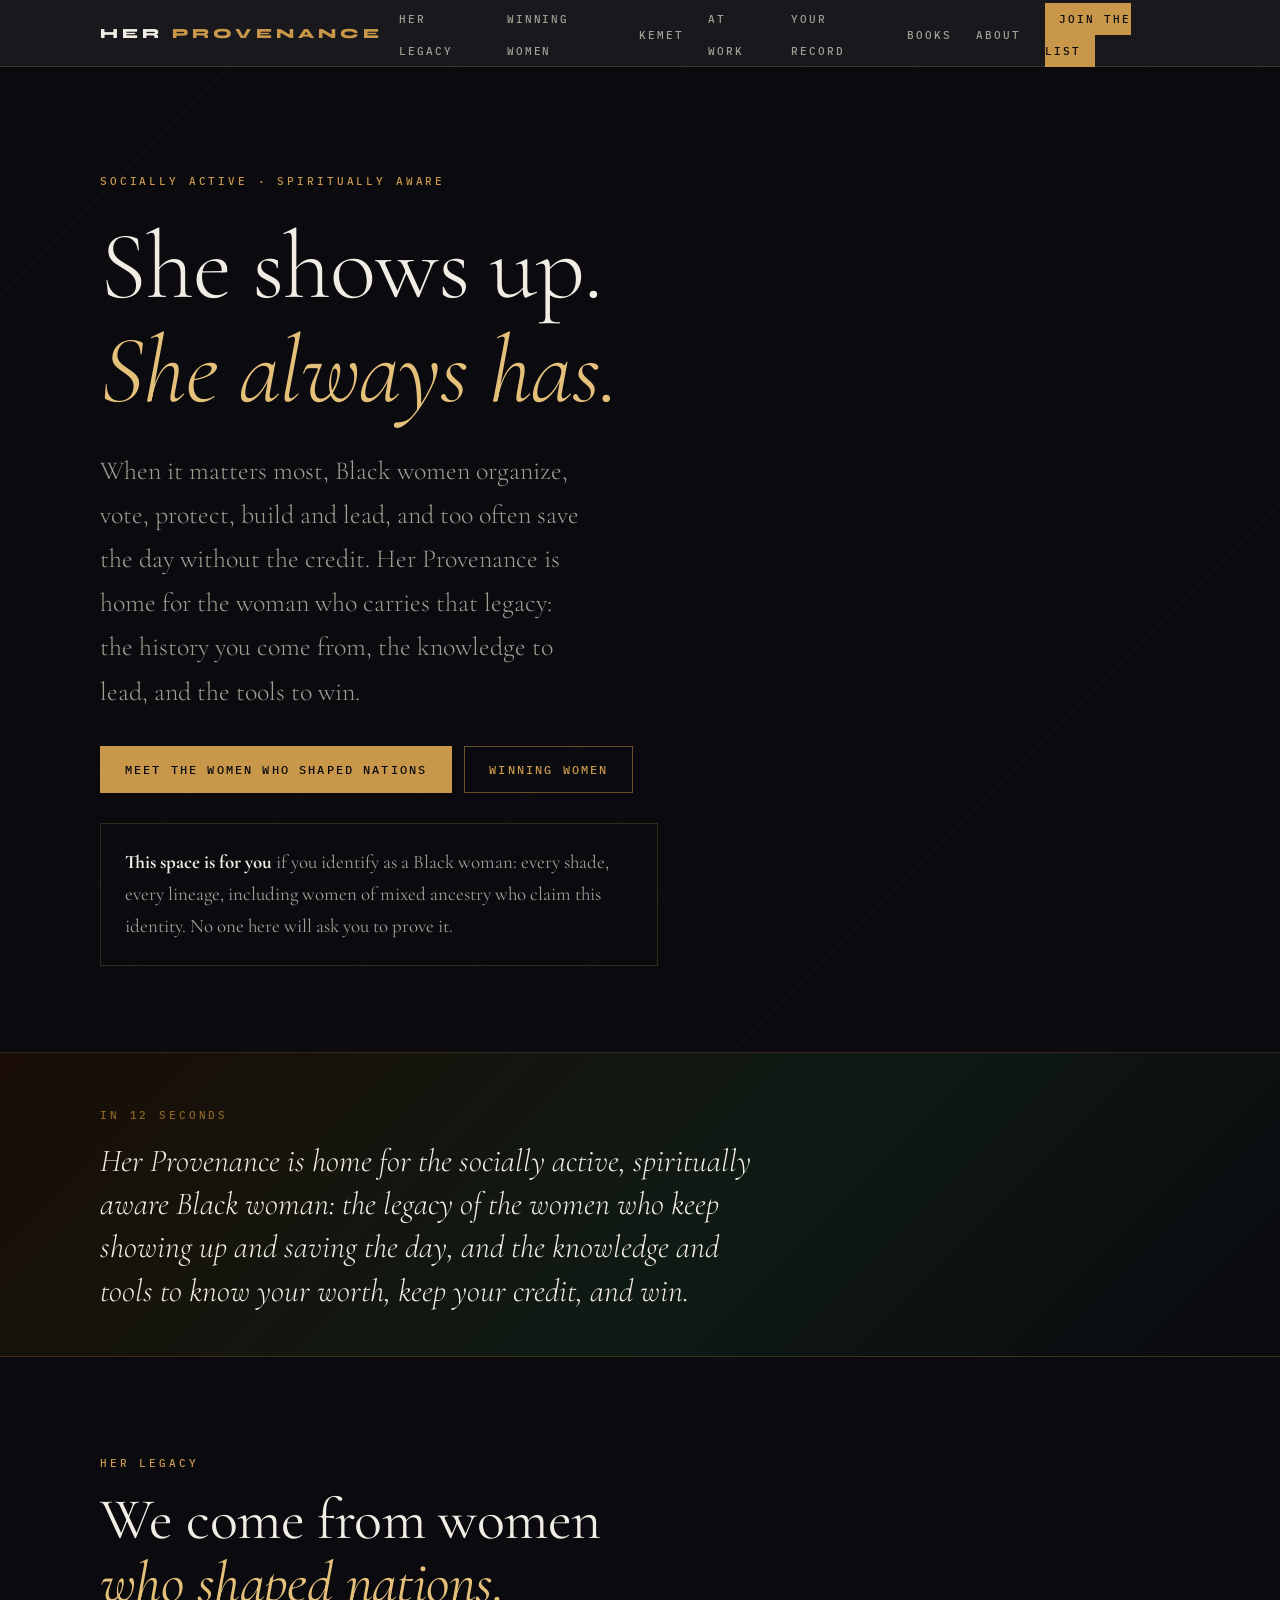
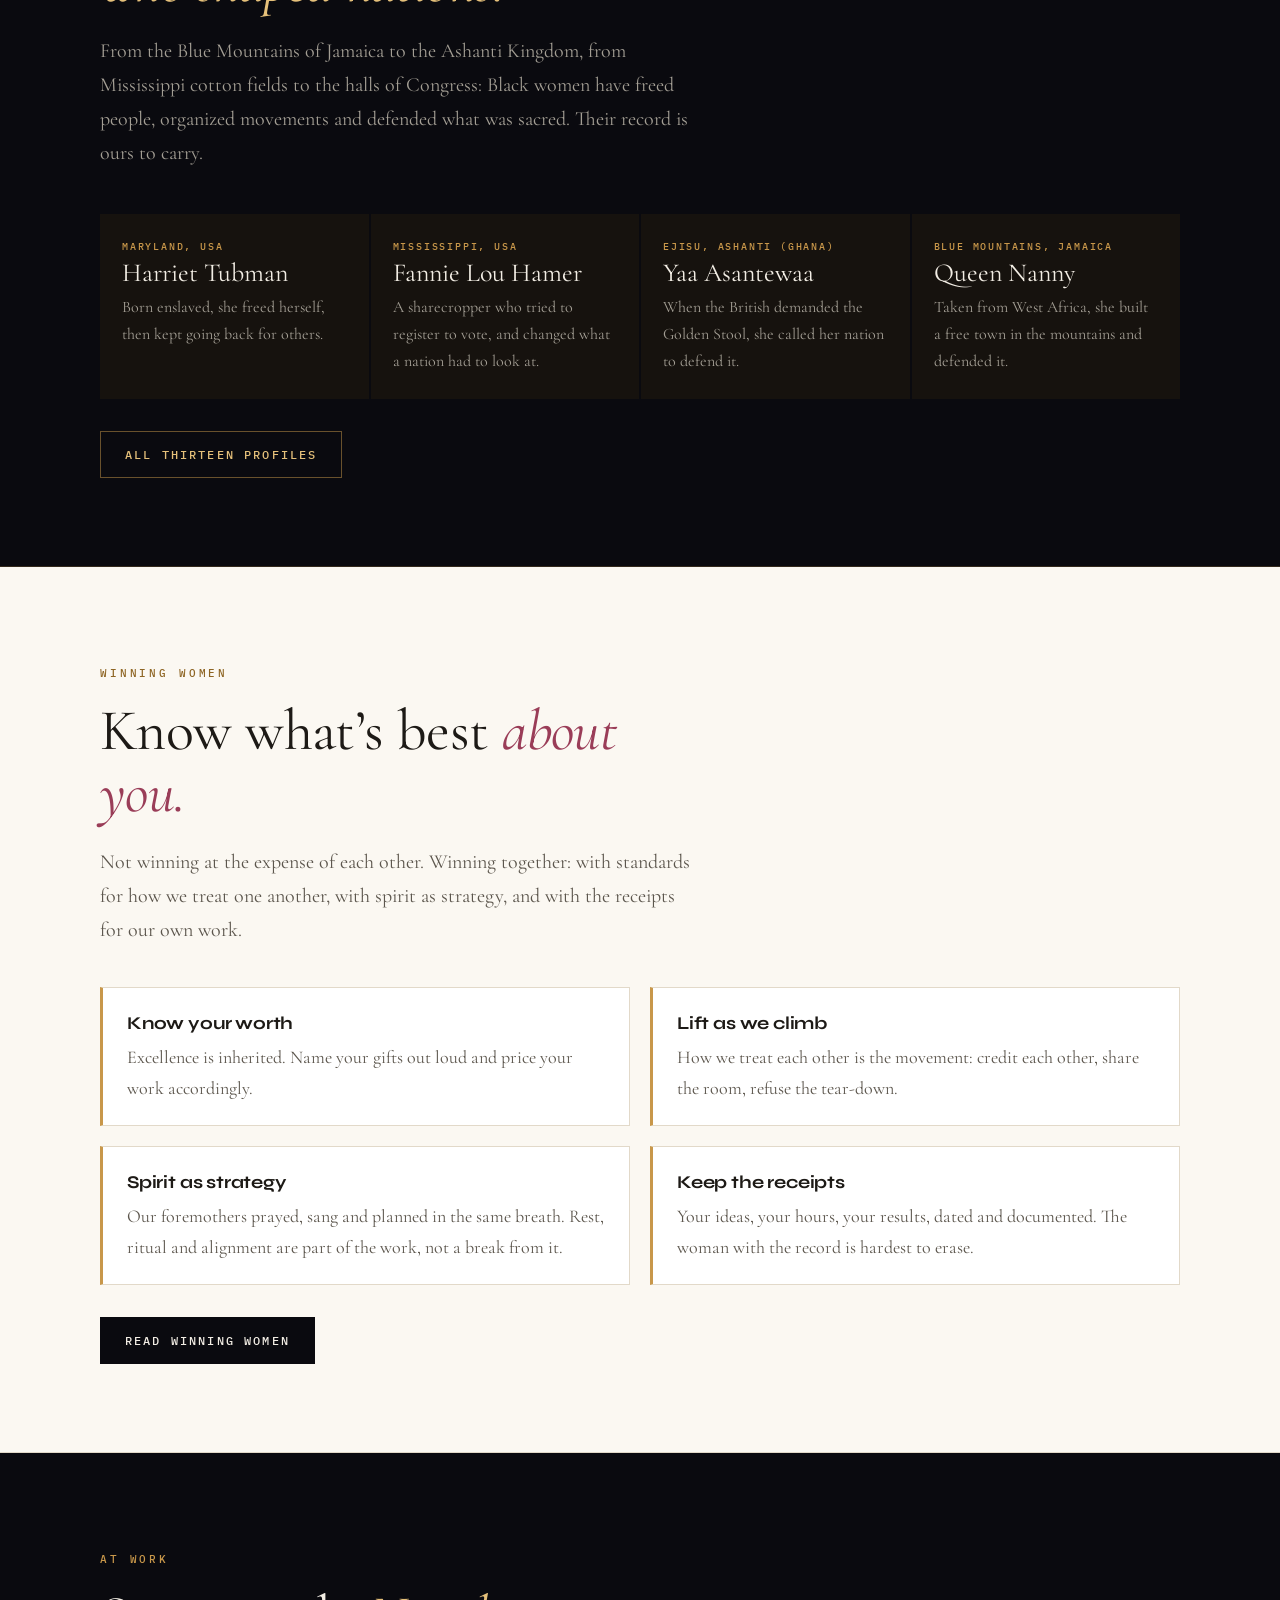
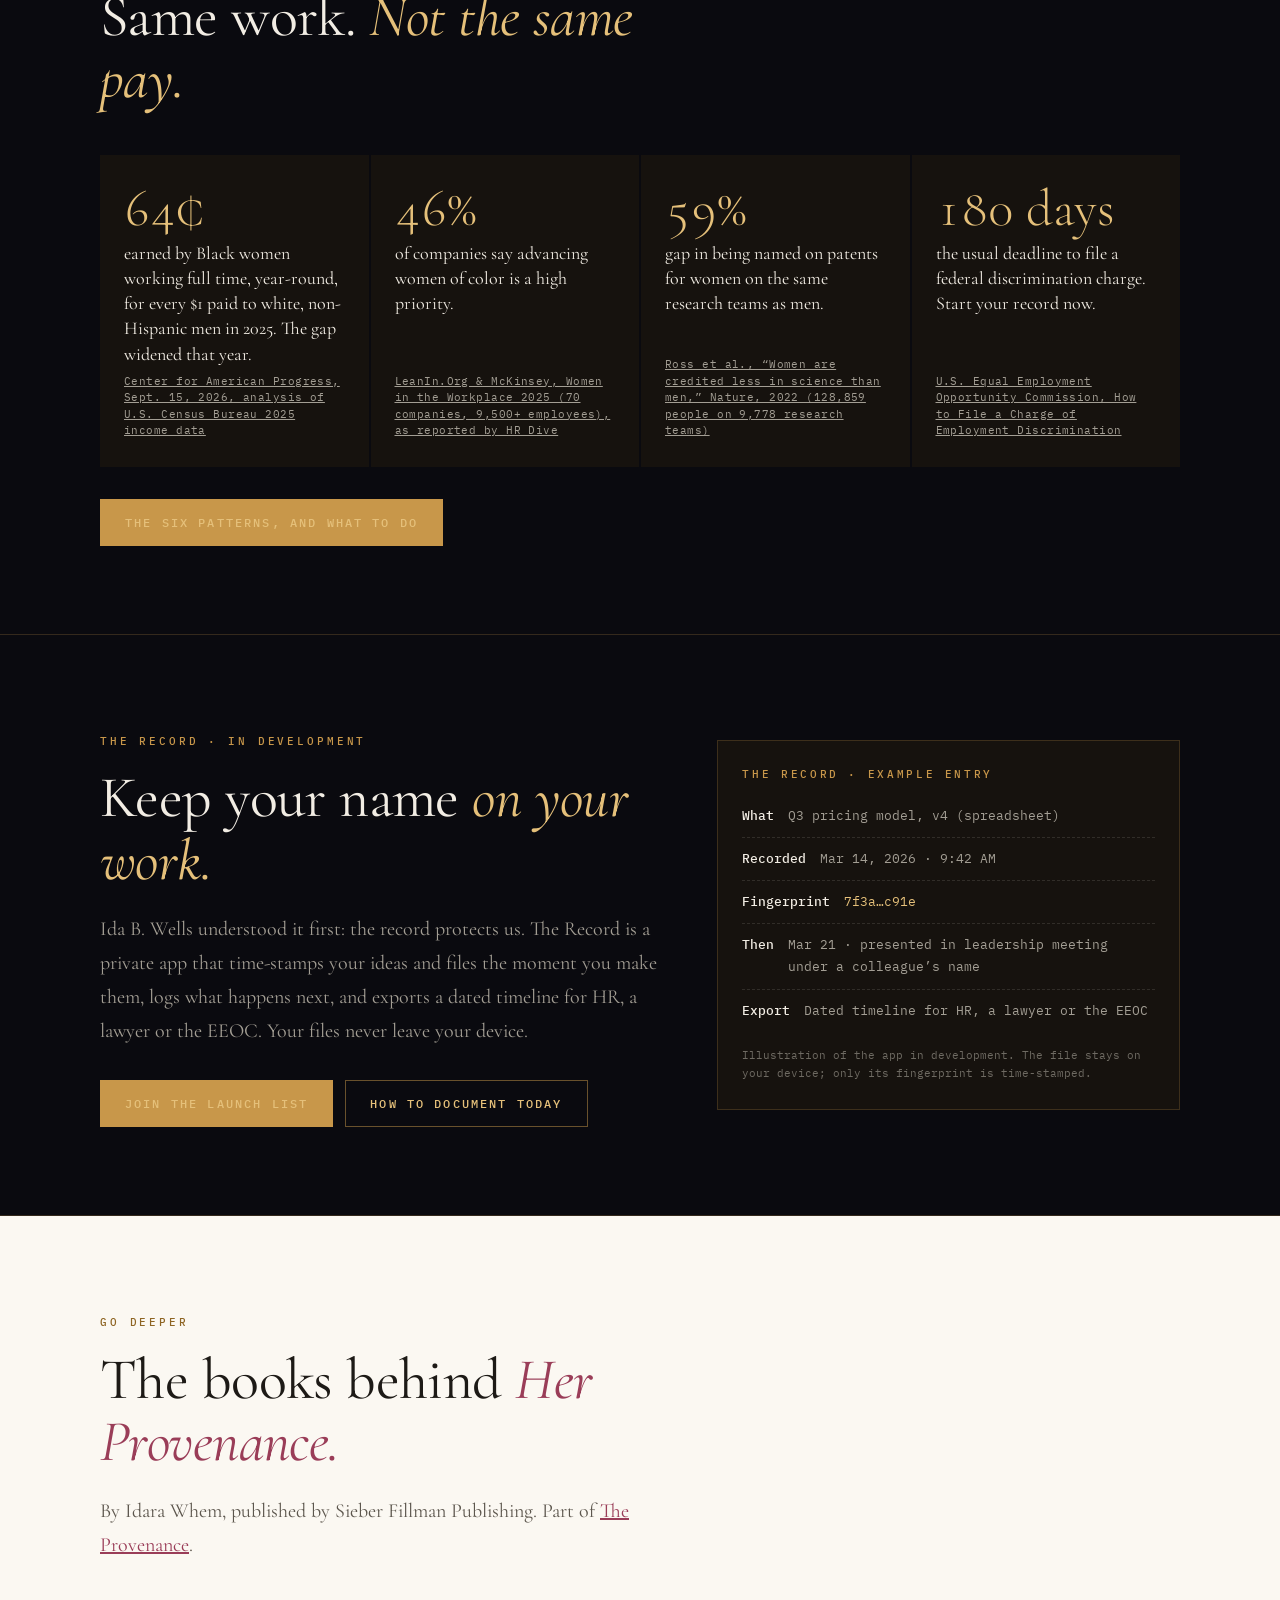
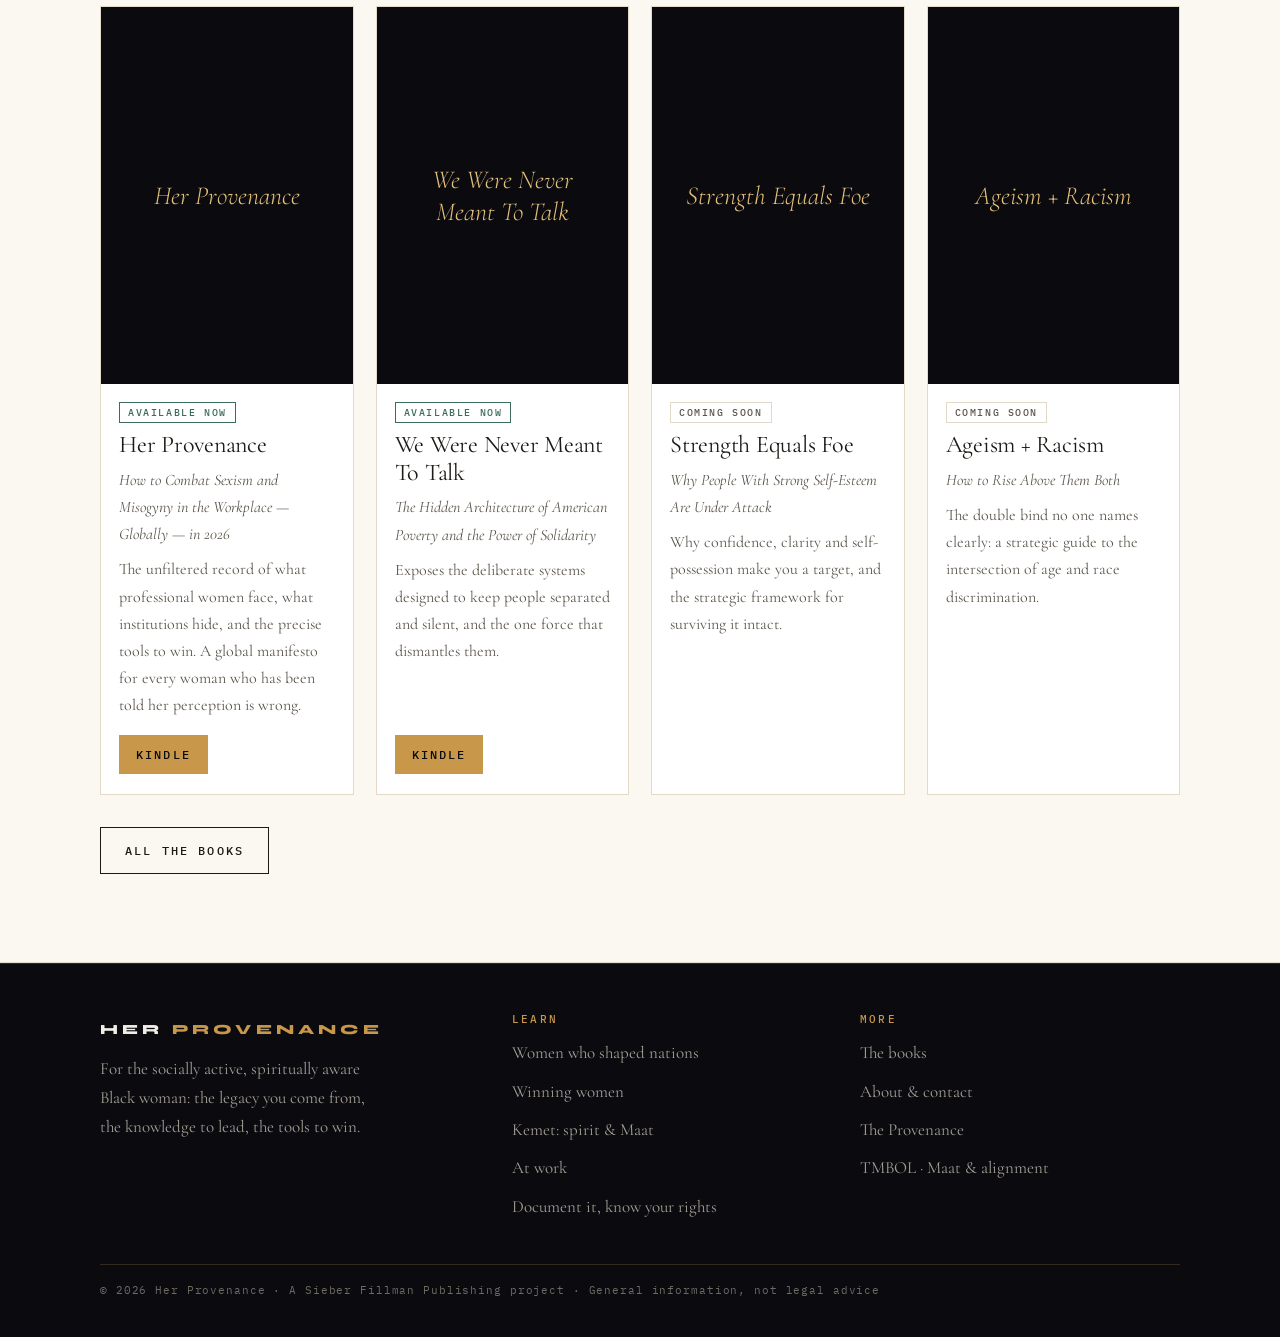
==== commit 8364c809: "Her Provenance v3 live on Namecheap VPS (Nov 11, 2026) Black women edition: Her Legacy (13 profiles)" ====
--- a/index.html
+++ b/index.html
@@ -1,88 +1,127 @@
 <!doctype html>
 <html lang="en">
-  <head>
-    <link rel="icon" type="image/x-icon" href="/favicon.ico" />
-    <link rel="icon" type="image/png" sizes="32x32" href="/favicon-32x32.png" />
-    <link rel="icon" type="image/png" sizes="16x16" href="/favicon-16x16.png" />
-    <link rel="apple-touch-icon" sizes="180x180" href="/apple-touch-icon.png" />
-    <meta charset="UTF-8" />
-    <meta name="viewport" content="width=device-width, initial-scale=1.0, maximum-scale=1" />
-    <title>Her Provenance & The Provenance — Two Movements. One War.</title>
-    <meta name="description" content="Her Provenance is a global women's movement documenting workplace suppression. The Provenance is a people's movement to unify the 98%. Two interconnected movements. One enemy." />
-    <meta property="og:title" content="Her Provenance & The Provenance" />
-    <meta property="og:description" content="Two interconnected movements. One war. The record is the weapon." />
-    <link rel="preconnect" href="https://fonts.googleapis.com" />
-    <link rel="preconnect" href="https://fonts.gstatic.com" crossorigin />
-    <link href="https://fonts.googleapis.com/css2?family=Playfair+Display:ital,wght@0,400;0,700;0,900;1,400;1,700&family=DM+Sans:wght@300;400;500;600;700&family=Space+Mono:wght@400;700&display=swap" rel="stylesheet" />
-    <script type="module" crossorigin src="/assets/index-BDO0M5Ft.js"></script>
-    <link rel="stylesheet" crossorigin href="/assets/index-DmVliLgg.css">
-    <script src="/__manus__/debug-collector.js" defer></script>
-  </head>
-  <body>
-    <script id="manus-runtime">window.__MANUS_HOST_DEV__ = false;
-(function(){"use strict";var Mr={exports:{}},Kn={};/**
- * @license React
- * react-jsx-runtime.production.js
- *
- * Copyright (c) Meta Platforms, Inc. and affiliates.
- *
- * This source code is licensed under the MIT license found in the
- * LICENSE file in the root directory of this source tree.
- */var $c;function um(){if($c)return Kn;$c=1;var r=Symbol.for("react.transitional.element"),i=Symbol.for("react.fragment");function c(s,d,m){var x=null;if(m!==void 0&&(x=""+m),d.key!==void 0&&(x=""+d.key),"key"in d){m={};for(var R in d)R!=="key"&&(m[R]=d[R])}else m=d;return d=m.ref,{$$typeof:r,type:s,key:x,ref:d!==void 0?d:null,props:m}}return Kn.Fragment=i,Kn.jsx=c,Kn.jsxs=c,Kn}var Fc;function dm(){return Fc||(Fc=1,Mr.exports=um()),Mr.exports}var h=dm(),Ar={exports:{}},Pn={},Rr={exports:{}},Nr={};/**
- * @license React
- * scheduler.production.js
- *
- * Copyright (c) Meta Platforms, Inc. and affiliates.
- *
- * This source code is licensed under the MIT license found in the
- * LICENSE file in the root directory of this source tree.
- */var Ic;function fm(){return Ic||(Ic=1,function(r){function i(A,q){var B=A.length;A.push(q);t:for(;0<B;){var bt=B-1>>>1,p=A[bt];if(0<d(p,q))A[bt]=q,A[B]=p,B=bt;else break t}}function c(A){return A.length===0?null:A[0]}function s(A){if(A.length===0)return null;var q=A[0],B=A.pop();if(B!==q){A[0]=B;t:for(var bt=0,p=A.length,O=p>>>1;bt<O;){var X=2*(bt+1)-1,G=A[X],Z=X+1,st=A[Z];if(0>d(G,B))Z<p&&0>d(st,G)?(A[bt]=st,A[Z]=B,bt=Z):(A[bt]=G,A[X]=B,bt=X);else if(Z<p&&0>d(st,B))A[bt]=st,A[Z]=B,bt=Z;else break t}}return q}function d(A,q){var B=A.sortIndex-q.sortIndex;return B!==0?B:A.id-q.id}if(r.unstable_now=void 0,typeof performance=="object"&&typeof performance.now=="function"){var m=performance;r.unstable_now=function(){return m.now()}}else{var x=Date,R=x.now();r.unstable_now=function(){return x.now()-R}}var C=[],v=[],D=1,j=null,J=3,at=!1,$=!1,nt=!1,ct=!1,ht=typeof setTimeout=="function"?setTimeout:null,St=typeof clearTimeout=="function"?clearTimeout:null,_=typeof setImmediate<"u"?setImmediate:null;function Y(A){for(var q=c(v);q!==null;){if(q.callback===null)s(v);else if(q.startTime<=A)s(v),q.sortIndex=q.expirationTime,i(C,q);else break;q=c(v)}}function H(A){if(nt=!1,Y(A),!$)if(c(C)!==null)$=!0,it||(it=!0,Bt());else{var q=c(v);q!==null&&Mt(H,q.startTime-A)}}var it=!1,rt=-1,V=5,xt=-1;function Be(){return ct?!0:!(r.unstable_now()-xt<V)}function te(){if(ct=!1,it){var A=r.unstable_now();xt=A;var q=!0;try{t:{$=!1,nt&&(nt=!1,St(rt),rt=-1),at=!0;var B=J;try{e:{for(Y(A),j=c(C);j!==null&&!(j.expirationTime>A&&Be());){var bt=j.callback;if(typeof bt=="function"){j.callback=null,J=j.priorityLevel;var p=bt(j.expirationTime<=A);if(A=r.unstable_now(),typeof p=="function"){j.callback=p,Y(A),q=!0;break e}j===c(C)&&s(C),Y(A)}else s(C);j=c(C)}if(j!==null)q=!0;else{var O=c(v);O!==null&&Mt(H,O.startTime-A),q=!1}}break t}finally{j=null,J=B,at=!1}q=void 0}}finally{q?Bt():it=!1}}}var Bt;if(typeof _=="function")Bt=function(){_(te)};else if(typeof MessageChannel<"u"){var me=new MessageChannel,Se=me.port2;me.port1.onmessage=te,Bt=function(){Se.postMessage(null)}}else Bt=function(){ht(te,0)};function Mt(A,q){rt=ht(function(){A(r.unstable_now())},q)}r.unstable_IdlePriority=5,r.unstable_ImmediatePriority=1,r.unstable_LowPriority=4,r.unstable_NormalPriority=3,r.unstable_Profiling=null,r.unstable_UserBlockingPriority=2,r.unstable_cancelCallback=function(A){A.callback=null},r.unstable_forceFrameRate=function(A){0>A||125<A?console.error("forceFrameRate takes a positive int between 0 and 125, forcing frame rates higher than 125 fps is not supported"):V=0<A?Math.floor(1e3/A):5},r.unstable_getCurrentPriorityLevel=function(){return J},r.unstable_next=function(A){switch(J){case 1:case 2:case 3:var q=3;break;default:q=J}var B=J;J=q;try{return A()}finally{J=B}},r.unstable_requestPaint=function(){ct=!0},r.unstable_runWithPriority=function(A,q){switch(A){case 1:case 2:case 3:case 4:case 5:break;default:A=3}var B=J;J=A;try{return q()}finally{J=B}},r.unstable_scheduleCallback=function(A,q,B){var bt=r.unstable_now();switch(typeof B=="object"&&B!==null?(B=B.delay,B=typeof B=="number"&&0<B?bt+B:bt):B=bt,A){case 1:var p=-1;break;case 2:p=250;break;case 5:p=1073741823;break;case 4:p=1e4;break;default:p=5e3}return p=B+p,A={id:D++,callback:q,priorityLevel:A,startTime:B,expirationTime:p,sortIndex:-1},B>bt?(A.sortIndex=B,i(v,A),c(C)===null&&A===c(v)&&(nt?(St(rt),rt=-1):nt=!0,Mt(H,B-bt))):(A.sortIndex=p,i(C,A),$||at||($=!0,it||(it=!0,Bt()))),A},r.unstable_shouldYield=Be,r.unstable_wrapCallback=function(A){var q=J;return function(){var B=J;J=q;try{return A.apply(this,arguments)}finally{J=B}}}}(Nr)),Nr}var tu;function hm(){return tu||(tu=1,Rr.exports=fm()),Rr.exports}var zr={exports:{}},ut={};/**
- * @license React
- * react.production.js
- *
- * Copyright (c) Meta Platforms, Inc. and affiliates.
- *
- * This source code is licensed under the MIT license found in the
- * LICENSE file in the root directory of this source tree.
- */var eu;function mm(){if(eu)return ut;eu=1;var r=Symbol.for("react.transitional.element"),i=Symbol.for("react.portal"),c=Symbol.for("react.fragment"),s=Symbol.for("react.strict_mode"),d=Symbol.for("react.profiler"),m=Symbol.for("react.consumer"),x=Symbol.for("react.context"),R=Symbol.for("react.forward_ref"),C=Symbol.for("react.suspense"),v=Symbol.for("react.memo"),D=Symbol.for("react.lazy"),j=Symbol.iterator;function J(p){return p===null||typeof p!="object"?null:(p=j&&p[j]||p["@@iterator"],typeof p=="function"?p:null)}var at={isMounted:function(){return!1},enqueueForceUpdate:function(){},enqueueReplaceState:function(){},enqueueSetState:function(){}},$=Object.assign,nt={};function ct(p,O,X){this.props=p,this.context=O,this.refs=nt,this.updater=X||at}ct.prototype.isReactComponent={},ct.prototype.setState=function(p,O){if(typeof p!="object"&&typeof p!="function"&&p!=null)throw Error("takes an object of state variables to update or a function which returns an object of state variables.");this.updater.enqueueSetState(this,p,O,"setState")},ct.prototype.forceUpdate=function(p){this.updater.enqueueForceUpdate(this,p,"forceUpdate")};function ht(){}ht.prototype=ct.prototype;function St(p,O,X){this.props=p,this.context=O,this.refs=nt,this.updater=X||at}var _=St.prototype=new ht;_.constructor=St,$(_,ct.prototype),_.isPureReactComponent=!0;var Y=Array.isArray,H={H:null,A:null,T:null,S:null,V:null},it=Object.prototype.hasOwnProperty;function rt(p,O,X,G,Z,st){return X=st.ref,{$$typeof:r,type:p,key:O,ref:X!==void 0?X:null,props:st}}function V(p,O){return rt(p.type,O,void 0,void 0,void 0,p.props)}function xt(p){return typeof p=="object"&&p!==null&&p.$$typeof===r}function Be(p){var O={"=":"=0",":":"=2"};return"$"+p.replace(/[=:]/g,function(X){return O[X]})}var te=/\/+/g;function Bt(p,O){return typeof p=="object"&&p!==null&&p.key!=null?Be(""+p.key):O.toString(36)}function me(){}function Se(p){switch(p.status){case"fulfilled":return p.value;case"rejected":throw p.reason;default:switch(typeof p.status=="string"?p.then(me,me):(p.status="pending",p.then(function(O){p.status==="pending"&&(p.status="fulfilled",p.value=O)},function(O){p.status==="pending"&&(p.status="rejected",p.reason=O)})),p.status){case"fulfilled":return p.value;case"rejected":throw p.reason}}throw p}function Mt(p,O,X,G,Z){var st=typeof p;(st==="undefined"||st==="boolean")&&(p=null);var I=!1;if(p===null)I=!0;else switch(st){case"bigint":case"string":case"number":I=!0;break;case"object":switch(p.$$typeof){case r:case i:I=!0;break;case D:return I=p._init,Mt(I(p._payload),O,X,G,Z)}}if(I)return Z=Z(p),I=G===""?"."+Bt(p,0):G,Y(Z)?(X="",I!=null&&(X=I.replace(te,"$&/")+"/"),Mt(Z,O,X,"",function(Jt){return Jt})):Z!=null&&(xt(Z)&&(Z=V(Z,X+(Z.key==null||p&&p.key===Z.key?"":(""+Z.key).replace(te,"$&/")+"/")+I)),O.push(Z)),1;I=0;var gt=G===""?".":G+":";if(Y(p))for(var Tt=0;Tt<p.length;Tt++)G=p[Tt],st=gt+Bt(G,Tt),I+=Mt(G,O,X,st,Z);else if(Tt=J(p),typeof Tt=="function")for(p=Tt.call(p),Tt=0;!(G=p.next()).done;)G=G.value,st=gt+Bt(G,Tt++),I+=Mt(G,O,X,st,Z);else if(st==="object"){if(typeof p.then=="function")return Mt(Se(p),O,X,G,Z);throw O=String(p),Error("Objects are not valid as a React child (found: "+(O==="[object Object]"?"object with keys {"+Object.keys(p).join(", ")+"}":O)+"). If you meant to render a collection of children, use an array instead.")}return I}function A(p,O,X){if(p==null)return p;var G=[],Z=0;return Mt(p,G,"","",function(st){return O.call(X,st,Z++)}),G}function q(p){if(p._status===-1){var O=p._result;O=O(),O.then(function(X){(p._status===0||p._status===-1)&&(p._status=1,p._result=X)},function(X){(p._status===0||p._status===-1)&&(p._status=2,p._result=X)}),p._status===-1&&(p._status=0,p._result=O)}if(p._status===1)return p._result.default;throw p._result}var B=typeof reportError=="function"?reportError:function(p){if(typeof window=="object"&&typeof window.ErrorEvent=="function"){var O=new window.ErrorEvent("error",{bubbles:!0,cancelable:!0,message:typeof p=="object"&&p!==null&&typeof p.message=="string"?String(p.message):String(p),error:p});if(!window.dispatchEvent(O))return}else if(typeof process=="object"&&typeof process.emit=="function"){process.emit("uncaughtException",p);return}console.error(p)};function bt(){}return ut.Children={map:A,forEach:function(p,O,X){A(p,function(){O.apply(this,arguments)},X)},count:function(p){var O=0;return A(p,function(){O++}),O},toArray:function(p){return A(p,function(O){return O})||[]},only:function(p){if(!xt(p))throw Error("React.Children.only expected to receive a single React element child.");return p}},ut.Component=ct,ut.Fragment=c,ut.Profiler=d,ut.PureComponent=St,ut.StrictMode=s,ut.Suspense=C,ut.__CLIENT_INTERNALS_DO_NOT_USE_OR_WARN_USERS_THEY_CANNOT_UPGRADE=H,ut.__COMPILER_RUNTIME={__proto__:null,c:function(p){return H.H.useMemoCache(p)}},ut.cache=function(p){return function(){return p.apply(null,arguments)}},ut.cloneElement=function(p,O,X){if(p==null)throw Error("The argument must be a React element, but you passed "+p+".");var G=$({},p.props),Z=p.key,st=void 0;if(O!=null)for(I in O.ref!==void 0&&(st=void 0),O.key!==void 0&&(Z=""+O.key),O)!it.call(O,I)||I==="key"||I==="__self"||I==="__source"||I==="ref"&&O.ref===void 0||(G[I]=O[I]);var I=arguments.length-2;if(I===1)G.children=X;else if(1<I){for(var gt=Array(I),Tt=0;Tt<I;Tt++)gt[Tt]=arguments[Tt+2];G.children=gt}return rt(p.type,Z,void 0,void 0,st,G)},ut.createContext=function(p){return p={$$typeof:x,_currentValue:p,_currentValue2:p,_threadCount:0,Provider:null,Consumer:null},p.Provider=p,p.Consumer={$$typeof:m,_context:p},p},ut.createElement=function(p,O,X){var G,Z={},st=null;if(O!=null)for(G in O.key!==void 0&&(st=""+O.key),O)it.call(O,G)&&G!=="key"&&G!=="__self"&&G!=="__source"&&(Z[G]=O[G]);var I=arguments.length-2;if(I===1)Z.children=X;else if(1<I){for(var gt=Array(I),Tt=0;Tt<I;Tt++)gt[Tt]=arguments[Tt+2];Z.children=gt}if(p&&p.defaultProps)for(G in I=p.defaultProps,I)Z[G]===void 0&&(Z[G]=I[G]);return rt(p,st,void 0,void 0,null,Z)},ut.createRef=function(){return{current:null}},ut.forwardRef=function(p){return{$$typeof:R,render:p}},ut.isValidElement=xt,ut.lazy=function(p){return{$$typeof:D,_payload:{_status:-1,_result:p},_init:q}},ut.memo=function(p,O){return{$$typeof:v,type:p,compare:O===void 0?null:O}},ut.startTransition=function(p){var O=H.T,X={};H.T=X;try{var G=p(),Z=H.S;Z!==null&&Z(X,G),typeof G=="object"&&G!==null&&typeof G.then=="function"&&G.then(bt,B)}catch(st){B(st)}finally{H.T=O}},ut.unstable_useCacheRefresh=function(){return H.H.useCacheRefresh()},ut.use=function(p){return H.H.use(p)},ut.useActionState=function(p,O,X){return H.H.useActionState(p,O,X)},ut.useCallback=function(p,O){return H.H.useCallback(p,O)},ut.useContext=function(p){return H.H.useContext(p)},ut.useDebugValue=function(){},ut.useDeferredValue=function(p,O){return H.H.useDeferredValue(p,O)},ut.useEffect=function(p,O,X){var G=H.H;if(typeof X=="function")throw Error("useEffect CRUD overload is not enabled in this build of React.");return G.useEffect(p,O)},ut.useId=function(){return H.H.useId()},ut.useImperativeHandle=function(p,O,X){return H.H.useImperativeHandle(p,O,X)},ut.useInsertionEffect=function(p,O){return H.H.useInsertionEffect(p,O)},ut.useLayoutEffect=function(p,O){return H.H.useLayoutEffect(p,O)},ut.useMemo=function(p,O){return H.H.useMemo(p,O)},ut.useOptimistic=function(p,O){return H.H.useOptimistic(p,O)},ut.useReducer=function(p,O,X){return H.H.useReducer(p,O,X)},ut.useRef=function(p){return H.H.useRef(p)},ut.useState=function(p){return H.H.useState(p)},ut.useSyncExternalStore=function(p,O,X){return H.H.useSyncExternalStore(p,O,X)},ut.useTransition=function(){return H.H.useTransition()},ut.version="19.1.1",ut}var lu;function _r(){return lu||(lu=1,zr.exports=mm()),zr.exports}var kr={exports:{}},he={};/**
- * @license React
- * react-dom.production.js
- *
- * Copyright (c) Meta Platforms, Inc. and affiliates.
- *
- * This source code is licensed under the MIT license found in the
- * LICENSE file in the root directory of this source tree.
- */var au;function gm(){if(au)return he;au=1;var r=_r();function i(C){var v="https://react.dev/errors/"+C;if(1<arguments.length){v+="?args[]="+encodeURIComponent(arguments[1]);for(var D=2;D<arguments.length;D++)v+="&args[]="+encodeURIComponent(arguments[D])}return"Minified React error #"+C+"; visit "+v+" for the full message or use the non-minified dev environment for full errors and additional helpful warnings."}function c(){}var s={d:{f:c,r:function(){throw Error(i(522))},D:c,C:c,L:c,m:c,X:c,S:c,M:c},p:0,findDOMNode:null},d=Symbol.for("react.portal");function m(C,v,D){var j=3<arguments.length&&arguments[3]!==void 0?arguments[3]:null;return{$$typeof:d,key:j==null?null:""+j,children:C,containerInfo:v,implementation:D}}var x=r.__CLIENT_INTERNALS_DO_NOT_USE_OR_WARN_USERS_THEY_CANNOT_UPGRADE;function R(C,v){if(C==="font")return"";if(typeof v=="string")return v==="use-credentials"?v:""}return he.__DOM_INTERNALS_DO_NOT_USE_OR_WARN_USERS_THEY_CANNOT_UPGRADE=s,he.createPortal=function(C,v){var D=2<arguments.length&&arguments[2]!==void 0?arguments[2]:null;if(!v||v.nodeType!==1&&v.nodeType!==9&&v.nodeType!==11)throw Error(i(299));return m(C,v,null,D)},he.flushSync=function(C){var v=x.T,D=s.p;try{if(x.T=null,s.p=2,C)return C()}finally{x.T=v,s.p=D,s.d.f()}},he.preconnect=function(C,v){typeof C=="string"&&(v?(v=v.crossOrigin,v=typeof v=="string"?v==="use-credentials"?v:"":void 0):v=null,s.d.C(C,v))},he.prefetchDNS=function(C){typeof C=="string"&&s.d.D(C)},he.preinit=function(C,v){if(typeof C=="string"&&v&&typeof v.as=="string"){var D=v.as,j=R(D,v.crossOrigin),J=typeof v.integrity=="string"?v.integrity:void 0,at=typeof v.fetchPriority=="string"?v.fetchPriority:void 0;D==="style"?s.d.S(C,typeof v.precedence=="string"?v.precedence:void 0,{crossOrigin:j,integrity:J,fetchPriority:at}):D==="script"&&s.d.X(C,{crossOrigin:j,integrity:J,fetchPriority:at,nonce:typeof v.nonce=="string"?v.nonce:void 0})}},he.preinitModule=function(C,v){if(typeof C=="string")if(typeof v=="object"&&v!==null){if(v.as==null||v.as==="script"){var D=R(v.as,v.crossOrigin);s.d.M(C,{crossOrigin:D,integrity:typeof v.integrity=="string"?v.integrity:void 0,nonce:typeof v.nonce=="string"?v.nonce:void 0})}}else v==null&&s.d.M(C)},he.preload=function(C,v){if(typeof C=="string"&&typeof v=="object"&&v!==null&&typeof v.as=="string"){var D=v.as,j=R(D,v.crossOrigin);s.d.L(C,D,{crossOrigin:j,integrity:typeof v.integrity=="string"?v.integrity:void 0,nonce:typeof v.nonce=="string"?v.nonce:void 0,type:typeof v.type=="string"?v.type:void 0,fetchPriority:typeof v.fetchPriority=="string"?v.fetchPriority:void 0,referrerPolicy:typeof v.referrerPolicy=="string"?v.referrerPolicy:void 0,imageSrcSet:typeof v.imageSrcSet=="string"?v.imageSrcSet:void 0,imageSizes:typeof v.imageSizes=="string"?v.imageSizes:void 0,media:typeof v.media=="string"?v.media:void 0})}},he.preloadModule=function(C,v){if(typeof C=="string")if(v){var D=R(v.as,v.crossOrigin);s.d.m(C,{as:typeof v.as=="string"&&v.as!=="script"?v.as:void 0,crossOrigin:D,integrity:typeof v.integrity=="string"?v.integrity:void 0})}else s.d.m(C)},he.requestFormReset=function(C){s.d.r(C)},he.unstable_batchedUpdates=function(C,v){return C(v)},he.useFormState=function(C,v,D){return x.H.useFormState(C,v,D)},he.useFormStatus=function(){return x.H.useHostTransitionStatus()},he.version="19.1.1",he}var nu;function pm(){if(nu)return kr.exports;nu=1;function r(){if(!(typeof __REACT_DEVTOOLS_GLOBAL_HOOK__>"u"||typeof __REACT_DEVTOOLS_GLOBAL_HOOK__.checkDCE!="function"))try{__REACT_DEVTOOLS_GLOBAL_HOOK__.checkDCE(r)}catch(i){console.error(i)}}return r(),kr.exports=gm(),kr.exports}/**
- * @license React
- * react-dom-client.production.js
- *
- * Copyright (c) Meta Platforms, Inc. and affiliates.
- *
- * This source code is licensed under the MIT license found in the
- * LICENSE file in the root directory of this source tree.
- */var ou;function ym(){if(ou)return Pn;ou=1;var r=hm(),i=_r(),c=pm();function s(t){var e="https://react.dev/errors/"+t;if(1<arguments.length){e+="?args[]="+encodeURIComponent(arguments[1]);for(var l=2;l<arguments.length;l++)e+="&args[]="+encodeURIComponent(arguments[l])}return"Minified React error #"+t+"; visit "+e+" for the full message or use the non-minified dev environment for full errors and additional helpful warnings."}function d(t){return!(!t||t.nodeType!==1&&t.nodeType!==9&&t.nodeType!==11)}function m(t){var e=t,l=t;if(t.alternate)for(;e.return;)e=e.return;else{t=e;do e=t,(e.flags&4098)!==0&&(l=e.return),t=e.return;while(t)}return e.tag===3?l:null}function x(t){if(t.tag===13){var e=t.memoizedState;if(e===null&&(t=t.alternate,t!==null&&(e=t.memoizedState)),e!==null)return e.dehydrated}return null}function R(t){if(m(t)!==t)throw Error(s(188))}function C(t){var e=t.alternate;if(!e){if(e=m(t),e===null)throw Error(s(188));return e!==t?null:t}for(var l=t,a=e;;){var n=l.return;if(n===null)break;var o=n.alternate;if(o===null){if(a=n.return,a!==null){l=a;continue}break}if(n.child===o.child){for(o=n.child;o;){if(o===l)return R(n),t;if(o===a)return R(n),e;o=o.sibling}throw Error(s(188))}if(l.return!==a.return)l=n,a=o;else{for(var u=!1,f=n.child;f;){if(f===l){u=!0,l=n,a=o;break}if(f===a){u=!0,a=n,l=o;break}f=f.sibling}if(!u){for(f=o.child;f;){if(f===l){u=!0,l=o,a=n;break}if(f===a){u=!0,a=o,l=n;break}f=f.sibling}if(!u)throw Error(s(189))}}if(l.alternate!==a)throw Error(s(190))}if(l.tag!==3)throw Error(s(188));return l.stateNode.current===l?t:e}function v(t){var e=t.tag;if(e===5||e===26||e===27||e===6)return t;for(t=t.child;t!==null;){if(e=v(t),e!==null)return e;t=t.sibling}return null}var D=Object.assign,j=Symbol.for("react.element"),J=Symbol.for("react.transitional.element"),at=Symbol.for("react.portal"),$=Symbol.for("react.fragment"),nt=Symbol.for("react.strict_mode"),ct=Symbol.for("react.profiler"),ht=Symbol.for("react.provider"),St=Symbol.for("react.consumer"),_=Symbol.for("react.context"),Y=Symbol.for("react.forward_ref"),H=Symbol.for("react.suspense"),it=Symbol.for("react.suspense_list"),rt=Symbol.for("react.memo"),V=Symbol.for("react.lazy"),xt=Symbol.for("react.activity"),Be=Symbol.for("react.memo_cache_sentinel"),te=Symbol.iterator;function Bt(t){return t===null||typeof t!="object"?null:(t=te&&t[te]||t["@@iterator"],typeof t=="function"?t:null)}var me=Symbol.for("react.client.reference");function Se(t){if(t==null)return null;if(typeof t=="function")return t.$$typeof===me?null:t.displayName||t.name||null;if(typeof t=="string")return t;switch(t){case $:return"Fragment";case ct:return"Profiler";case nt:return"StrictMode";case H:return"Suspense";case it:return"SuspenseList";case xt:return"Activity"}if(typeof t=="object")switch(t.$$typeof){case at:return"Portal";case _:return(t.displayName||"Context")+".Provider";case St:return(t._context.displayName||"Context")+".Consumer";case Y:var e=t.render;return t=t.displayName,t||(t=e.displayName||e.name||"",t=t!==""?"ForwardRef("+t+")":"ForwardRef"),t;case rt:return e=t.displayName||null,e!==null?e:Se(t.type)||"Memo";case V:e=t._payload,t=t._init;try{return Se(t(e))}catch{}}return null}var Mt=Array.isArray,A=i.__CLIENT_INTERNALS_DO_NOT_USE_OR_WARN_USERS_THEY_CANNOT_UPGRADE,q=c.__DOM_INTERNALS_DO_NOT_USE_OR_WARN_USERS_THEY_CANNOT_UPGRADE,B={pending:!1,data:null,method:null,action:null},bt=[],p=-1;function O(t){return{current:t}}function X(t){0>p||(t.current=bt[p],bt[p]=null,p--)}function G(t,e){p++,bt[p]=t.current,t.current=e}var Z=O(null),st=O(null),I=O(null),gt=O(null);function Tt(t,e){switch(G(I,e),G(st,t),G(Z,null),e.nodeType){case 9:case 11:t=(t=e.documentElement)&&(t=t.namespaceURI)?Hh(t):0;break;default:if(t=e.tagName,e=e.namespaceURI)e=Hh(e),t=Uh(e,t);else switch(t){case"svg":t=1;break;case"math":t=2;break;default:t=0}}X(Z),G(Z,t)}function Jt(){X(Z),X(st),X(I)}function Ke(t){t.memoizedState!==null&&G(gt,t);var e=Z.current,l=Uh(e,t.type);e!==l&&(G(st,t),G(Z,l))}function Ce(t){st.current===t&&(X(Z),X(st)),gt.current===t&&(X(gt),Wo._currentValue=B)}var Pe=Object.prototype.hasOwnProperty,yl=r.unstable_scheduleCallback,sn=r.unstable_cancelCallback,Ca=r.unstable_shouldYield,ri=r.unstable_requestPaint,ge=r.unstable_now,si=r.unstable_getCurrentPriorityLevel,Ul=r.unstable_ImmediatePriority,Fn=r.unstable_UserBlockingPriority,nl=r.unstable_NormalPriority,ci=r.unstable_LowPriority,Gl=r.unstable_IdlePriority,ui=r.log,Ea=r.unstable_setDisableYieldValue,ql=null,Wt=null;function Je(t){if(typeof ui=="function"&&Ea(t),Wt&&typeof Wt.setStrictMode=="function")try{Wt.setStrictMode(ql,t)}catch{}}var $t=Math.clz32?Math.clz32:fi,di=Math.log,Ta=Math.LN2;function fi(t){return t>>>=0,t===0?32:31-(di(t)/Ta|0)|0}var L=256,cn=4194304;function vl(t){var e=t&42;if(e!==0)return e;switch(t&-t){case 1:return 1;case 2:return 2;case 4:return 4;case 8:return 8;case 16:return 16;case 32:return 32;case 64:return 64;case 128:return 128;case 256:case 512:case 1024:case 2048:case 4096:case 8192:case 16384:case 32768:case 65536:case 131072:case 262144:case 524288:case 1048576:case 2097152:return t&4194048;case 4194304:case 8388608:case 16777216:case 33554432:return t&62914560;case 67108864:return 67108864;case 134217728:return 134217728;case 268435456:return 268435456;case 536870912:return 536870912;case 1073741824:return 0;default:return t}}function un(t,e,l){var a=t.pendingLanes;if(a===0)return 0;var n=0,o=t.suspendedLanes,u=t.pingedLanes;t=t.warmLanes;var f=a&134217727;return f!==0?(a=f&~o,a!==0?n=vl(a):(u&=f,u!==0?n=vl(u):l||(l=f&~t,l!==0&&(n=vl(l))))):(f=a&~o,f!==0?n=vl(f):u!==0?n=vl(u):l||(l=a&~t,l!==0&&(n=vl(l)))),n===0?0:e!==0&&e!==n&&(e&o)===0&&(o=n&-n,l=e&-e,o>=l||o===32&&(l&4194048)!==0)?e:n}function Dt(t,e){return(t.pendingLanes&~(t.suspendedLanes&~t.pingedLanes)&e)===0}function In(t,e){switch(t){case 1:case 2:case 4:case 8:case 64:return e+250;case 16:case 32:case 128:case 256:case 512:case 1024:case 2048:case 4096:case 8192:case 16384:case 32768:case 65536:case 131072:case 262144:case 524288:case 1048576:case 2097152:return e+5e3;case 4194304:case 8388608:case 16777216:case 33554432:return-1;case 67108864:case 134217728:case 268435456:case 536870912:case 1073741824:return-1;default:return-1}}function to(){var t=L;return L<<=1,(L&4194048)===0&&(L=256),t}function hi(){var t=cn;return cn<<=1,(cn&62914560)===0&&(cn=4194304),t}function eo(t){for(var e=[],l=0;31>l;l++)e.push(t);return e}function Da(t,e){t.pendingLanes|=e,e!==268435456&&(t.suspendedLanes=0,t.pingedLanes=0,t.warmLanes=0)}function Ir(t,e,l,a,n,o){var u=t.pendingLanes;t.pendingLanes=l,t.suspendedLanes=0,t.pingedLanes=0,t.warmLanes=0,t.expiredLanes&=l,t.entangledLanes&=l,t.errorRecoveryDisabledLanes&=l,t.shellSuspendCounter=0;var f=t.entanglements,g=t.expirationTimes,S=t.hiddenUpdates;for(l=u&~l;0<l;){var N=31-$t(l),k=1<<N;f[N]=0,g[N]=-1;var E=S[N];if(E!==null)for(S[N]=null,N=0;N<E.length;N++){var T=E[N];T!==null&&(T.lane&=-536870913)}l&=~k}a!==0&&mi(t,a,0),o!==0&&n===0&&t.tag!==0&&(t.suspendedLanes|=o&~(u&~e))}function mi(t,e,l){t.pendingLanes|=e,t.suspendedLanes&=~e;var a=31-$t(e);t.entangledLanes|=e,t.entanglements[a]=t.entanglements[a]|1073741824|l&4194090}function gi(t,e){var l=t.entangledLanes|=e;for(t=t.entanglements;l;){var a=31-$t(l),n=1<<a;n&e|t[a]&e&&(t[a]|=e),l&=~n}}function lo(t){switch(t){case 2:t=1;break;case 8:t=4;break;case 32:t=16;break;case 256:case 512:case 1024:case 2048:case 4096:case 8192:case 16384:case 32768:case 65536:case 131072:case 262144:case 524288:case 1048576:case 2097152:case 4194304:case 8388608:case 16777216:case 33554432:t=128;break;case 268435456:t=134217728;break;default:t=0}return t}function ao(t){return t&=-t,2<t?8<t?(t&134217727)!==0?32:268435456:8:2}function pi(){var t=q.p;return t!==0?t:(t=window.event,t===void 0?32:nm(t.type))}function ts(t,e){var l=q.p;try{return q.p=t,e()}finally{q.p=l}}var ol=Math.random().toString(36).slice(2),ee="__reactFiber$"+ol,pe="__reactProps$"+ol,Yl="__reactContainer$"+ol,no="__reactEvents$"+ol,es="__reactListeners$"+ol,ls="__reactHandles$"+ol,yi="__reactResources$"+ol,Ma="__reactMarker$"+ol;function oo(t){delete t[ee],delete t[pe],delete t[no],delete t[es],delete t[ls]}function Vl(t){var e=t[ee];if(e)return e;for(var l=t.parentNode;l;){if(e=l[Yl]||l[ee]){if(l=e.alternate,e.child!==null||l!==null&&l.child!==null)for(t=Vh(t);t!==null;){if(l=t[ee])return l;t=Vh(t)}return e}t=l,l=t.parentNode}return null}function Xl(t){if(t=t[ee]||t[Yl]){var e=t.tag;if(e===5||e===6||e===13||e===26||e===27||e===3)return t}return null}function Aa(t){var e=t.tag;if(e===5||e===26||e===27||e===6)return t.stateNode;throw Error(s(33))}function Zl(t){var e=t[yi];return e||(e=t[yi]={hoistableStyles:new Map,hoistableScripts:new Map}),e}function Vt(t){t[Ma]=!0}var vi=new Set,bi={};function bl(t,e){We(t,e),We(t+"Capture",e)}function We(t,e){for(bi[t]=e,t=0;t<e.length;t++)vi.add(e[t])}var as=RegExp("^[:A-Z_a-z\\u00C0-\\u00D6\\u00D8-\\u00F6\\u00F8-\\u02FF\\u0370-\\u037D\\u037F-\\u1FFF\\u200C-\\u200D\\u2070-\\u218F\\u2C00-\\u2FEF\\u3001-\\uD7FF\\uF900-\\uFDCF\\uFDF0-\\uFFFD][:A-Z_a-z\\u00C0-\\u00D6\\u00D8-\\u00F6\\u00F8-\\u02FF\\u0370-\\u037D\\u037F-\\u1FFF\\u200C-\\u200D\\u2070-\\u218F\\u2C00-\\u2FEF\\u3001-\\uD7FF\\uF900-\\uFDCF\\uFDF0-\\uFFFD\\-.0-9\\u00B7\\u0300-\\u036F\\u203F-\\u2040]*$"),xi={},wi={};function Ra(t){return Pe.call(wi,t)?!0:Pe.call(xi,t)?!1:as.test(t)?wi[t]=!0:(xi[t]=!0,!1)}function M(t,e,l){if(Ra(e))if(l===null)t.removeAttribute(e);else{switch(typeof l){case"undefined":case"function":case"symbol":t.removeAttribute(e);return;case"boolean":var a=e.toLowerCase().slice(0,5);if(a!=="data-"&&a!=="aria-"){t.removeAttribute(e);return}}t.setAttribute(e,""+l)}}function tt(t,e,l){if(l===null)t.removeAttribute(e);else{switch(typeof l){case"undefined":case"function":case"symbol":case"boolean":t.removeAttribute(e);return}t.setAttribute(e,""+l)}}function Ot(t,e,l,a){if(a===null)t.removeAttribute(l);else{switch(typeof a){case"undefined":case"function":case"symbol":case"boolean":t.removeAttribute(l);return}t.setAttributeNS(e,l,""+a)}}var le,Ee;function ae(t){if(le===void 0)try{throw Error()}catch(l){var e=l.stack.trim().match(/\n( *(at )?)/);le=e&&e[1]||"",Ee=-1<l.stack.indexOf(`
-    at`)?" (<anonymous>)":-1<l.stack.indexOf("@")?"@unknown:0:0":""}return`
-`+le+t+Ee}var Le=!1;function He(t,e){if(!t||Le)return"";Le=!0;var l=Error.prepareStackTrace;Error.prepareStackTrace=void 0;try{var a={DetermineComponentFrameRoot:function(){try{if(e){var k=function(){throw Error()};if(Object.defineProperty(k.prototype,"props",{set:function(){throw Error()}}),typeof Reflect=="object"&&Reflect.construct){try{Reflect.construct(k,[])}catch(T){var E=T}Reflect.construct(t,[],k)}else{try{k.call()}catch(T){E=T}t.call(k.prototype)}}else{try{throw Error()}catch(T){E=T}(k=t())&&typeof k.catch=="function"&&k.catch(function(){})}}catch(T){if(T&&E&&typeof T.stack=="string")return[T.stack,E.stack]}return[null,null]}};a.DetermineComponentFrameRoot.displayName="DetermineComponentFrameRoot";var n=Object.getOwnPropertyDescriptor(a.DetermineComponentFrameRoot,"name");n&&n.configurable&&Object.defineProperty(a.DetermineComponentFrameRoot,"name",{value:"DetermineComponentFrameRoot"});var o=a.DetermineComponentFrameRoot(),u=o[0],f=o[1];if(u&&f){var g=u.split(`
-`),S=f.split(`
-`);for(n=a=0;a<g.length&&!g[a].includes("DetermineComponentFrameRoot");)a++;for(;n<S.length&&!S[n].includes("DetermineComponentFrameRoot");)n++;if(a===g.length||n===S.length)for(a=g.length-1,n=S.length-1;1<=a&&0<=n&&g[a]!==S[n];)n--;for(;1<=a&&0<=n;a--,n--)if(g[a]!==S[n]){if(a!==1||n!==1)do if(a--,n--,0>n||g[a]!==S[n]){var N=`
-`+g[a].replace(" at new "," at ");return t.displayName&&N.includes("<anonymous>")&&(N=N.replace("<anonymous>",t.displayName)),N}while(1<=a&&0<=n);break}}}finally{Le=!1,Error.prepareStackTrace=l}return(l=t?t.displayName||t.name:"")?ae(l):""}function Ql(t){switch(t.tag){case 26:case 27:case 5:return ae(t.type);case 16:return ae("Lazy");case 13:return ae("Suspense");case 19:return ae("SuspenseList");case 0:case 15:return He(t.type,!1);case 11:return He(t.type.render,!1);case 1:return He(t.type,!0);case 31:return ae("Activity");default:return""}}function xl(t){try{var e="";do e+=Ql(t),t=t.return;while(t);return e}catch(l){return`
-Error generating stack: `+l.message+`
-`+l.stack}}function Xt(t){switch(typeof t){case"bigint":case"boolean":case"number":case"string":case"undefined":return t;case"object":return t;default:return""}}function il(t){var e=t.type;return(t=t.nodeName)&&t.toLowerCase()==="input"&&(e==="checkbox"||e==="radio")}function ve(t){var e=il(t)?"checked":"value",l=Object.getOwnPropertyDescriptor(t.constructor.prototype,e),a=""+t[e];if(!t.hasOwnProperty(e)&&typeof l<"u"&&typeof l.get=="function"&&typeof l.set=="function"){var n=l.get,o=l.set;return Object.defineProperty(t,e,{configurable:!0,get:function(){return n.call(this)},set:function(u){a=""+u,o.call(this,u)}}),Object.defineProperty(t,e,{enumerable:l.enumerable}),{getValue:function(){return a},setValue:function(u){a=""+u},stopTracking:function(){t._valueTracker=null,delete t[e]}}}}function re(t){t._valueTracker||(t._valueTracker=ve(t))}function rl(t){if(!t)return!1;var e=t._valueTracker;if(!e)return!0;var l=e.getValue(),a="";return t&&(a=il(t)?t.checked?"true":"false":t.value),t=a,t!==l?(e.setValue(t),!0):!1}function wl(t){if(t=t||(typeof document<"u"?document:void 0),typeof t>"u")return null;try{return t.activeElement||t.body}catch{return t.body}}var dn=/[\n"\\]/g;function se(t){return t.replace(dn,function(e){return"\\"+e.charCodeAt(0).toString(16)+" "})}function Kl(t,e,l,a,n,o,u,f){t.name="",u!=null&&typeof u!="function"&&typeof u!="symbol"&&typeof u!="boolean"?t.type=u:t.removeAttribute("type"),e!=null?u==="number"?(e===0&&t.value===""||t.value!=e)&&(t.value=""+Xt(e)):t.value!==""+Xt(e)&&(t.value=""+Xt(e)):u!=="submit"&&u!=="reset"||t.removeAttribute("value"),e!=null?Pl(t,u,Xt(e)):l!=null?Pl(t,u,Xt(l)):a!=null&&t.removeAttribute("value"),n==null&&o!=null&&(t.defaultChecked=!!o),n!=null&&(t.checked=n&&typeof n!="function"&&typeof n!="symbol"),f!=null&&typeof f!="function"&&typeof f!="symbol"&&typeof f!="boolean"?t.name=""+Xt(f):t.removeAttribute("name")}function Na(t,e,l,a,n,o,u,f){if(o!=null&&typeof o!="function"&&typeof o!="symbol"&&typeof o!="boolean"&&(t.type=o),e!=null||l!=null){if(!(o!=="submit"&&o!=="reset"||e!=null))return;l=l!=null?""+Xt(l):"",e=e!=null?""+Xt(e):l,f||e===t.value||(t.value=e),t.defaultValue=e}a=a??n,a=typeof a!="function"&&typeof a!="symbol"&&!!a,t.checked=f?t.checked:!!a,t.defaultChecked=!!a,u!=null&&typeof u!="function"&&typeof u!="symbol"&&typeof u!="boolean"&&(t.name=u)}function Pl(t,e,l){e==="number"&&wl(t.ownerDocument)===t||t.defaultValue===""+l||(t.defaultValue=""+l)}function $e(t,e,l,a){if(t=t.options,e){e={};for(var n=0;n<l.length;n++)e["$"+l[n]]=!0;for(l=0;l<t.length;l++)n=e.hasOwnProperty("$"+t[l].value),t[l].selected!==n&&(t[l].selected=n),n&&a&&(t[l].defaultSelected=!0)}else{for(l=""+Xt(l),e=null,n=0;n<t.length;n++){if(t[n].value===l){t[n].selected=!0,a&&(t[n].defaultSelected=!0);return}e!==null||t[n].disabled||(e=t[n])}e!==null&&(e.selected=!0)}}function za(t,e,l){if(e!=null&&(e=""+Xt(e),e!==t.value&&(t.value=e),l==null)){t.defaultValue!==e&&(t.defaultValue=e);return}t.defaultValue=l!=null?""+Xt(l):""}function _a(t,e,l,a){if(e==null){if(a!=null){if(l!=null)throw Error(s(92));if(Mt(a)){if(1<a.length)throw Error(s(93));a=a[0]}l=a}l==null&&(l=""),e=l}l=Xt(e),t.defaultValue=l,a=t.textContent,a===l&&a!==""&&a!==null&&(t.value=a)}function Fe(t,e){if(e){var l=t.firstChild;if(l&&l===t.lastChild&&l.nodeType===3){l.nodeValue=e;return}}t.textContent=e}var fn=new Set("animationIterationCount aspectRatio borderImageOutset borderImageSlice borderImageWidth boxFlex boxFlexGroup boxOrdinalGroup columnCount columns flex flexGrow flexPositive flexShrink flexNegative flexOrder gridArea gridRow gridRowEnd gridRowSpan gridRowStart gridColumn gridColumnEnd gridColumnSpan gridColumnStart fontWeight lineClamp lineHeight opacity order orphans scale tabSize widows zIndex zoom fillOpacity floodOpacity stopOpacity strokeDasharray strokeDashoffset strokeMiterlimit strokeOpacity strokeWidth MozAnimationIterationCount MozBoxFlex MozBoxFlexGroup MozLineClamp msAnimationIterationCount msFlex msZoom msFlexGrow msFlexNegative msFlexOrder msFlexPositive msFlexShrink msGridColumn msGridColumnSpan msGridRow msGridRowSpan WebkitAnimationIterationCount WebkitBoxFlex WebKitBoxFlexGroup WebkitBoxOrdinalGroup WebkitColumnCount WebkitColumns WebkitFlex WebkitFlexGrow WebkitFlexPositive WebkitFlexShrink WebkitLineClamp".split(" "));function ka(t,e,l){var a=e.indexOf("--")===0;l==null||typeof l=="boolean"||l===""?a?t.setProperty(e,""):e==="float"?t.cssFloat="":t[e]="":a?t.setProperty(e,l):typeof l!="number"||l===0||fn.has(e)?e==="float"?t.cssFloat=l:t[e]=(""+l).trim():t[e]=l+"px"}function Oa(t,e,l){if(e!=null&&typeof e!="object")throw Error(s(62));if(t=t.style,l!=null){for(var a in l)!l.hasOwnProperty(a)||e!=null&&e.hasOwnProperty(a)||(a.indexOf("--")===0?t.setProperty(a,""):a==="float"?t.cssFloat="":t[a]="");for(var n in e)a=e[n],e.hasOwnProperty(n)&&l[n]!==a&&ka(t,n,a)}else for(var o in e)e.hasOwnProperty(o)&&ka(t,o,e[o])}function ja(t){if(t.indexOf("-")===-1)return!1;switch(t){case"annotation-xml":case"color-profile":case"font-face":case"font-face-src":case"font-face-uri":case"font-face-format":case"font-face-name":case"missing-glyph":return!1;default:return!0}}var Si=new Map([["acceptCharset","accept-charset"],["htmlFor","for"],["httpEquiv","http-equiv"],["crossOrigin","crossorigin"],["accentHeight","accent-height"],["alignmentBaseline","alignment-baseline"],["arabicForm","arabic-form"],["baselineShift","baseline-shift"],["capHeight","cap-height"],["clipPath","clip-path"],["clipRule","clip-rule"],["colorInterpolation","color-interpolation"],["colorInterpolationFilters","color-interpolation-filters"],["colorProfile","color-profile"],["colorRendering","color-rendering"],["dominantBaseline","dominant-baseline"],["enableBackground","enable-background"],["fillOpacity","fill-opacity"],["fillRule","fill-rule"],["floodColor","flood-color"],["floodOpacity","flood-opacity"],["fontFamily","font-family"],["fontSize","font-size"],["fontSizeAdjust","font-size-adjust"],["fontStretch","font-stretch"],["fontStyle","font-style"],["fontVariant","font-variant"],["fontWeight","font-weight"],["glyphName","glyph-name"],["glyphOrientationHorizontal","glyph-orientation-horizontal"],["glyphOrientationVertical","glyph-orientation-vertical"],["horizAdvX","horiz-adv-x"],["horizOriginX","horiz-origin-x"],["imageRendering","image-rendering"],["letterSpacing","letter-spacing"],["lightingColor","lighting-color"],["markerEnd","marker-end"],["markerMid","marker-mid"],["markerStart","marker-start"],["overlinePosition","overline-position"],["overlineThickness","overline-thickness"],["paintOrder","paint-order"],["panose-1","panose-1"],["pointerEvents","pointer-events"],["renderingIntent","rendering-intent"],["shapeRendering","shape-rendering"],["stopColor","stop-color"],["stopOpacity","stop-opacity"],["strikethroughPosition","strikethrough-position"],["strikethroughThickness","strikethrough-thickness"],["strokeDasharray","stroke-dasharray"],["strokeDashoffset","stroke-dashoffset"],["strokeLinecap","stroke-linecap"],["strokeLinejoin","stroke-linejoin"],["strokeMiterlimit","stroke-miterlimit"],["strokeOpacity","stroke-opacity"],["strokeWidth","stroke-width"],["textAnchor","text-anchor"],["textDecoration","text-decoration"],["textRendering","text-rendering"],["transformOrigin","transform-origin"],["underlinePosition","underline-position"],["underlineThickness","underline-thickness"],["unicodeBidi","unicode-bidi"],["unicodeRange","unicode-range"],["unitsPerEm","units-per-em"],["vAlphabetic","v-alphabetic"],["vHanging","v-hanging"],["vIdeographic","v-ideographic"],["vMathematical","v-mathematical"],["vectorEffect","vector-effect"],["vertAdvY","vert-adv-y"],["vertOriginX","vert-origin-x"],["vertOriginY","vert-origin-y"],["wordSpacing","word-spacing"],["writingMode","writing-mode"],["xmlnsXlink","xmlns:xlink"],["xHeight","x-height"]]),Ci=/^[\u0000-\u001F ]*j[\r\n\t]*a[\r\n\t]*v[\r\n\t]*a[\r\n\t]*s[\r\n\t]*c[\r\n\t]*r[\r\n\t]*i[\r\n\t]*p[\r\n\t]*t[\r\n\t]*:/i;function Ba(t){return Ci.test(""+t)?"javascript:throw new Error('React has blocked a javascript: URL as a security precaution.')":t}var hn=null;function mn(t){return t=t.target||t.srcElement||window,t.correspondingUseElement&&(t=t.correspondingUseElement),t.nodeType===3?t.parentNode:t}var Sl=null,Cl=null;function io(t){var e=Xl(t);if(e&&(t=e.stateNode)){var l=t[pe]||null;t:switch(t=e.stateNode,e.type){case"input":if(Kl(t,l.value,l.defaultValue,l.defaultValue,l.checked,l.defaultChecked,l.type,l.name),e=l.name,l.type==="radio"&&e!=null){for(l=t;l.parentNode;)l=l.parentNode;for(l=l.querySelectorAll('input[name="'+se(""+e)+'"][type="radio"]'),e=0;e<l.length;e++){var a=l[e];if(a!==t&&a.form===t.form){var n=a[pe]||null;if(!n)throw Error(s(90));Kl(a,n.value,n.defaultValue,n.defaultValue,n.checked,n.defaultChecked,n.type,n.name)}}for(e=0;e<l.length;e++)a=l[e],a.form===t.form&&rl(a)}break t;case"textarea":za(t,l.value,l.defaultValue);break t;case"select":e=l.value,e!=null&&$e(t,!!l.multiple,e,!1)}}}var gn=!1;function ro(t,e,l){if(gn)return t(e,l);gn=!0;try{var a=t(e);return a}finally{if(gn=!1,(Sl!==null||Cl!==null)&&(ir(),Sl&&(e=Sl,t=Cl,Cl=Sl=null,io(e),t)))for(e=0;e<t.length;e++)io(t[e])}}function Jl(t,e){var l=t.stateNode;if(l===null)return null;var a=l[pe]||null;if(a===null)return null;l=a[e];t:switch(e){case"onClick":case"onClickCapture":case"onDoubleClick":case"onDoubleClickCapture":case"onMouseDown":case"onMouseDownCapture":case"onMouseMove":case"onMouseMoveCapture":case"onMouseUp":case"onMouseUpCapture":case"onMouseEnter":(a=!a.disabled)||(t=t.type,a=!(t==="button"||t==="input"||t==="select"||t==="textarea")),t=!a;break t;default:t=!1}if(t)return null;if(l&&typeof l!="function")throw Error(s(231,e,typeof l));return l}var Ue=!(typeof window>"u"||typeof window.document>"u"||typeof window.document.createElement>"u"),pn=!1;if(Ue)try{var Wl={};Object.defineProperty(Wl,"passive",{get:function(){pn=!0}}),window.addEventListener("test",Wl,Wl),window.removeEventListener("test",Wl,Wl)}catch{pn=!1}var Ie=null,yn=null,La=null;function so(){if(La)return La;var t,e=yn,l=e.length,a,n="value"in Ie?Ie.value:Ie.textContent,o=n.length;for(t=0;t<l&&e[t]===n[t];t++);var u=l-t;for(a=1;a<=u&&e[l-a]===n[o-a];a++);return La=n.slice(t,1<a?1-a:void 0)}function Ha(t){var e=t.keyCode;return"charCode"in t?(t=t.charCode,t===0&&e===13&&(t=13)):t=e,t===10&&(t=13),32<=t||t===13?t:0}function Ua(){return!0}function co(){return!1}function ce(t){function e(l,a,n,o,u){this._reactName=l,this._targetInst=n,this.type=a,this.nativeEvent=o,this.target=u,this.currentTarget=null;for(var f in t)t.hasOwnProperty(f)&&(l=t[f],this[f]=l?l(o):o[f]);return this.isDefaultPrevented=(o.defaultPrevented!=null?o.defaultPrevented:o.returnValue===!1)?Ua:co,this.isPropagationStopped=co,this}return D(e.prototype,{preventDefault:function(){this.defaultPrevented=!0;var l=this.nativeEvent;l&&(l.preventDefault?l.preventDefault():typeof l.returnValue!="unknown"&&(l.returnValue=!1),this.isDefaultPrevented=Ua)},stopPropagation:function(){var l=this.nativeEvent;l&&(l.stopPropagation?l.stopPropagation():typeof l.cancelBubble!="unknown"&&(l.cancelBubble=!0),this.isPropagationStopped=Ua)},persist:function(){},isPersistent:Ua}),e}var sl={eventPhase:0,bubbles:0,cancelable:0,timeStamp:function(t){return t.timeStamp||Date.now()},defaultPrevented:0,isTrusted:0},Ga=ce(sl),$l=D({},sl,{view:0,detail:0}),Ei=ce($l),Ti,uo,fo,Di=D({},$l,{screenX:0,screenY:0,clientX:0,clientY:0,pageX:0,pageY:0,ctrlKey:0,shiftKey:0,altKey:0,metaKey:0,getModifierState:os,button:0,buttons:0,relatedTarget:function(t){return t.relatedTarget===void 0?t.fromElement===t.srcElement?t.toElement:t.fromElement:t.relatedTarget},movementX:function(t){return"movementX"in t?t.movementX:(t!==fo&&(fo&&t.type==="mousemove"?(Ti=t.screenX-fo.screenX,uo=t.screenY-fo.screenY):uo=Ti=0,fo=t),Ti)},movementY:function(t){return"movementY"in t?t.movementY:uo}}),Vu=ce(Di),D0=D({},Di,{dataTransfer:0}),M0=ce(D0),A0=D({},$l,{relatedTarget:0}),ns=ce(A0),R0=D({},sl,{animationName:0,elapsedTime:0,pseudoElement:0}),N0=ce(R0),z0=D({},sl,{clipboardData:function(t){return"clipboardData"in t?t.clipboardData:window.clipboardData}}),_0=ce(z0),k0=D({},sl,{data:0}),Xu=ce(k0),O0={Esc:"Escape",Spacebar:" ",Left:"ArrowLeft",Up:"ArrowUp",Right:"ArrowRight",Down:"ArrowDown",Del:"Delete",Win:"OS",Menu:"ContextMenu",Apps:"ContextMenu",Scroll:"ScrollLock",MozPrintableKey:"Unidentified"},j0={8:"Backspace",9:"Tab",12:"Clear",13:"Enter",16:"Shift",17:"Control",18:"Alt",19:"Pause",20:"CapsLock",27:"Escape",32:" ",33:"PageUp",34:"PageDown",35:"End",36:"Home",37:"ArrowLeft",38:"ArrowUp",39:"ArrowRight",40:"ArrowDown",45:"Insert",46:"Delete",112:"F1",113:"F2",114:"F3",115:"F4",116:"F5",117:"F6",118:"F7",119:"F8",120:"F9",121:"F10",122:"F11",123:"F12",144:"NumLock",145:"ScrollLock",224:"Meta"},B0={Alt:"altKey",Control:"ctrlKey",Meta:"metaKey",Shift:"shiftKey"};function L0(t){var e=this.nativeEvent;return e.getModifierState?e.getModifierState(t):(t=B0[t])?!!e[t]:!1}function os(){return L0}var H0=D({},$l,{key:function(t){if(t.key){var e=O0[t.key]||t.key;if(e!=="Unidentified")return e}return t.type==="keypress"?(t=Ha(t),t===13?"Enter":String.fromCharCode(t)):t.type==="keydown"||t.type==="keyup"?j0[t.keyCode]||"Unidentified":""},code:0,location:0,ctrlKey:0,shiftKey:0,altKey:0,metaKey:0,repeat:0,locale:0,getModifierState:os,charCode:function(t){return t.type==="keypress"?Ha(t):0},keyCode:function(t){return t.type==="keydown"||t.type==="keyup"?t.keyCode:0},which:function(t){return t.type==="keypress"?Ha(t):t.type==="keydown"||t.type==="keyup"?t.keyCode:0}}),U0=ce(H0),G0=D({},Di,{pointerId:0,width:0,height:0,pressure:0,tangentialPressure:0,tiltX:0,tiltY:0,twist:0,pointerType:0,isPrimary:0}),Zu=ce(G0),q0=D({},$l,{touches:0,targetTouches:0,changedTouches:0,altKey:0,metaKey:0,ctrlKey:0,shiftKey:0,getModifierState:os}),Y0=ce(q0),V0=D({},sl,{propertyName:0,elapsedTime:0,pseudoElement:0}),X0=ce(V0),Z0=D({},Di,{deltaX:function(t){return"deltaX"in t?t.deltaX:"wheelDeltaX"in t?-t.wheelDeltaX:0},deltaY:function(t){return"deltaY"in t?t.deltaY:"wheelDeltaY"in t?-t.wheelDeltaY:"wheelDelta"in t?-t.wheelDelta:0},deltaZ:0,deltaMode:0}),Q0=ce(Z0),K0=D({},sl,{newState:0,oldState:0}),P0=ce(K0),J0=[9,13,27,32],is=Ue&&"CompositionEvent"in window,ho=null;Ue&&"documentMode"in document&&(ho=document.documentMode);var W0=Ue&&"TextEvent"in window&&!ho,Qu=Ue&&(!is||ho&&8<ho&&11>=ho),Ku=" ",Pu=!1;function Ju(t,e){switch(t){case"keyup":return J0.indexOf(e.keyCode)!==-1;case"keydown":return e.keyCode!==229;case"keypress":case"mousedown":case"focusout":return!0;default:return!1}}function Wu(t){return t=t.detail,typeof t=="object"&&"data"in t?t.data:null}var vn=!1;function $0(t,e){switch(t){case"compositionend":return Wu(e);case"keypress":return e.which!==32?null:(Pu=!0,Ku);case"textInput":return t=e.data,t===Ku&&Pu?null:t;default:return null}}function F0(t,e){if(vn)return t==="compositionend"||!is&&Ju(t,e)?(t=so(),La=yn=Ie=null,vn=!1,t):null;switch(t){case"paste":return null;case"keypress":if(!(e.ctrlKey||e.altKey||e.metaKey)||e.ctrlKey&&e.altKey){if(e.char&&1<e.char.length)return e.char;if(e.which)return String.fromCharCode(e.which)}return null;case"compositionend":return Qu&&e.locale!=="ko"?null:e.data;default:return null}}var I0={color:!0,date:!0,datetime:!0,"datetime-local":!0,email:!0,month:!0,number:!0,password:!0,range:!0,search:!0,tel:!0,text:!0,time:!0,url:!0,week:!0};function $u(t){var e=t&&t.nodeName&&t.nodeName.toLowerCase();return e==="input"?!!I0[t.type]:e==="textarea"}function Fu(t,e,l,a){Sl?Cl?Cl.push(a):Cl=[a]:Sl=a,e=fr(e,"onChange"),0<e.length&&(l=new Ga("onChange","change",null,l,a),t.push({event:l,listeners:e}))}var mo=null,go=null;function t1(t){kh(t,0)}function Mi(t){var e=Aa(t);if(rl(e))return t}function Iu(t,e){if(t==="change")return e}var td=!1;if(Ue){var rs;if(Ue){var ss="oninput"in document;if(!ss){var ed=document.createElement("div");ed.setAttribute("oninput","return;"),ss=typeof ed.oninput=="function"}rs=ss}else rs=!1;td=rs&&(!document.documentMode||9<document.documentMode)}function ld(){mo&&(mo.detachEvent("onpropertychange",ad),go=mo=null)}function ad(t){if(t.propertyName==="value"&&Mi(go)){var e=[];Fu(e,go,t,mn(t)),ro(t1,e)}}function e1(t,e,l){t==="focusin"?(ld(),mo=e,go=l,mo.attachEvent("onpropertychange",ad)):t==="focusout"&&ld()}function l1(t){if(t==="selectionchange"||t==="keyup"||t==="keydown")return Mi(go)}function a1(t,e){if(t==="click")return Mi(e)}function n1(t,e){if(t==="input"||t==="change")return Mi(e)}function o1(t,e){return t===e&&(t!==0||1/t===1/e)||t!==t&&e!==e}var Re=typeof Object.is=="function"?Object.is:o1;function po(t,e){if(Re(t,e))return!0;if(typeof t!="object"||t===null||typeof e!="object"||e===null)return!1;var l=Object.keys(t),a=Object.keys(e);if(l.length!==a.length)return!1;for(a=0;a<l.length;a++){var n=l[a];if(!Pe.call(e,n)||!Re(t[n],e[n]))return!1}return!0}function nd(t){for(;t&&t.firstChild;)t=t.firstChild;return t}function od(t,e){var l=nd(t);t=0;for(var a;l;){if(l.nodeType===3){if(a=t+l.textContent.length,t<=e&&a>=e)return{node:l,offset:e-t};t=a}t:{for(;l;){if(l.nextSibling){l=l.nextSibling;break t}l=l.parentNode}l=void 0}l=nd(l)}}function id(t,e){return t&&e?t===e?!0:t&&t.nodeType===3?!1:e&&e.nodeType===3?id(t,e.parentNode):"contains"in t?t.contains(e):t.compareDocumentPosition?!!(t.compareDocumentPosition(e)&16):!1:!1}function rd(t){t=t!=null&&t.ownerDocument!=null&&t.ownerDocument.defaultView!=null?t.ownerDocument.defaultView:window;for(var e=wl(t.document);e instanceof t.HTMLIFrameElement;){try{var l=typeof e.contentWindow.location.href=="string"}catch{l=!1}if(l)t=e.contentWindow;else break;e=wl(t.document)}return e}function cs(t){var e=t&&t.nodeName&&t.nodeName.toLowerCase();return e&&(e==="input"&&(t.type==="text"||t.type==="search"||t.type==="tel"||t.type==="url"||t.type==="password")||e==="textarea"||t.contentEditable==="true")}var i1=Ue&&"documentMode"in document&&11>=document.documentMode,bn=null,us=null,yo=null,ds=!1;function sd(t,e,l){var a=l.window===l?l.document:l.nodeType===9?l:l.ownerDocument;ds||bn==null||bn!==wl(a)||(a=bn,"selectionStart"in a&&cs(a)?a={start:a.selectionStart,end:a.selectionEnd}:(a=(a.ownerDocument&&a.ownerDocument.defaultView||window).getSelection(),a={anchorNode:a.anchorNode,anchorOffset:a.anchorOffset,focusNode:a.focusNode,focusOffset:a.focusOffset}),yo&&po(yo,a)||(yo=a,a=fr(us,"onSelect"),0<a.length&&(e=new Ga("onSelect","select",null,e,l),t.push({event:e,listeners:a}),e.target=bn)))}function qa(t,e){var l={};return l[t.toLowerCase()]=e.toLowerCase(),l["Webkit"+t]="webkit"+e,l["Moz"+t]="moz"+e,l}var xn={animationend:qa("Animation","AnimationEnd"),animationiteration:qa("Animation","AnimationIteration"),animationstart:qa("Animation","AnimationStart"),transitionrun:qa("Transition","TransitionRun"),transitionstart:qa("Transition","TransitionStart"),transitioncancel:qa("Transition","TransitionCancel"),transitionend:qa("Transition","TransitionEnd")},fs={},cd={};Ue&&(cd=document.createElement("div").style,"AnimationEvent"in window||(delete xn.animationend.animation,delete xn.animationiteration.animation,delete xn.animationstart.animation),"TransitionEvent"in window||delete xn.transitionend.transition);function Ya(t){if(fs[t])return fs[t];if(!xn[t])return t;var e=xn[t],l;for(l in e)if(e.hasOwnProperty(l)&&l in cd)return fs[t]=e[l];return t}var ud=Ya("animationend"),dd=Ya("animationiteration"),fd=Ya("animationstart"),r1=Ya("transitionrun"),s1=Ya("transitionstart"),c1=Ya("transitioncancel"),hd=Ya("transitionend"),md=new Map,hs="abort auxClick beforeToggle cancel canPlay canPlayThrough click close contextMenu copy cut drag dragEnd dragEnter dragExit dragLeave dragOver dragStart drop durationChange emptied encrypted ended error gotPointerCapture input invalid keyDown keyPress keyUp load loadedData loadedMetadata loadStart lostPointerCapture mouseDown mouseMove mouseOut mouseOver mouseUp paste pause play playing pointerCancel pointerDown pointerMove pointerOut pointerOver pointerUp progress rateChange reset resize seeked seeking stalled submit suspend timeUpdate touchCancel touchEnd touchStart volumeChange scroll toggle touchMove waiting wheel".split(" ");hs.push("scrollEnd");function tl(t,e){md.set(t,e),bl(e,[t])}var gd=new WeakMap;function Ge(t,e){if(typeof t=="object"&&t!==null){var l=gd.get(t);return l!==void 0?l:(e={value:t,source:e,stack:xl(e)},gd.set(t,e),e)}return{value:t,source:e,stack:xl(e)}}var qe=[],wn=0,ms=0;function Ai(){for(var t=wn,e=ms=wn=0;e<t;){var l=qe[e];qe[e++]=null;var a=qe[e];qe[e++]=null;var n=qe[e];qe[e++]=null;var o=qe[e];if(qe[e++]=null,a!==null&&n!==null){var u=a.pending;u===null?n.next=n:(n.next=u.next,u.next=n),a.pending=n}o!==0&&pd(l,n,o)}}function Ri(t,e,l,a){qe[wn++]=t,qe[wn++]=e,qe[wn++]=l,qe[wn++]=a,ms|=a,t.lanes|=a,t=t.alternate,t!==null&&(t.lanes|=a)}function gs(t,e,l,a){return Ri(t,e,l,a),Ni(t)}function Sn(t,e){return Ri(t,null,null,e),Ni(t)}function pd(t,e,l){t.lanes|=l;var a=t.alternate;a!==null&&(a.lanes|=l);for(var n=!1,o=t.return;o!==null;)o.childLanes|=l,a=o.alternate,a!==null&&(a.childLanes|=l),o.tag===22&&(t=o.stateNode,t===null||t._visibility&1||(n=!0)),t=o,o=o.return;return t.tag===3?(o=t.stateNode,n&&e!==null&&(n=31-$t(l),t=o.hiddenUpdates,a=t[n],a===null?t[n]=[e]:a.push(e),e.lane=l|536870912),o):null}function Ni(t){if(50<Yo)throw Yo=0,wc=null,Error(s(185));for(var e=t.return;e!==null;)t=e,e=t.return;return t.tag===3?t.stateNode:null}var Cn={};function u1(t,e,l,a){this.tag=t,this.key=l,this.sibling=this.child=this.return=this.stateNode=this.type=this.elementType=null,this.index=0,this.refCleanup=this.ref=null,this.pendingProps=e,this.dependencies=this.memoizedState=this.updateQueue=this.memoizedProps=null,this.mode=a,this.subtreeFlags=this.flags=0,this.deletions=null,this.childLanes=this.lanes=0,this.alternate=null}function Ne(t,e,l,a){return new u1(t,e,l,a)}function ps(t){return t=t.prototype,!(!t||!t.isReactComponent)}function El(t,e){var l=t.alternate;return l===null?(l=Ne(t.tag,e,t.key,t.mode),l.elementType=t.elementType,l.type=t.type,l.stateNode=t.stateNode,l.alternate=t,t.alternate=l):(l.pendingProps=e,l.type=t.type,l.flags=0,l.subtreeFlags=0,l.deletions=null),l.flags=t.flags&65011712,l.childLanes=t.childLanes,l.lanes=t.lanes,l.child=t.child,l.memoizedProps=t.memoizedProps,l.memoizedState=t.memoizedState,l.updateQueue=t.updateQueue,e=t.dependencies,l.dependencies=e===null?null:{lanes:e.lanes,firstContext:e.firstContext},l.sibling=t.sibling,l.index=t.index,l.ref=t.ref,l.refCleanup=t.refCleanup,l}function yd(t,e){t.flags&=65011714;var l=t.alternate;return l===null?(t.childLanes=0,t.lanes=e,t.child=null,t.subtreeFlags=0,t.memoizedProps=null,t.memoizedState=null,t.updateQueue=null,t.dependencies=null,t.stateNode=null):(t.childLanes=l.childLanes,t.lanes=l.lanes,t.child=l.child,t.subtreeFlags=0,t.deletions=null,t.memoizedProps=l.memoizedProps,t.memoizedState=l.memoizedState,t.updateQueue=l.updateQueue,t.type=l.type,e=l.dependencies,t.dependencies=e===null?null:{lanes:e.lanes,firstContext:e.firstContext}),t}function zi(t,e,l,a,n,o){var u=0;if(a=t,typeof t=="function")ps(t)&&(u=1);else if(typeof t=="string")u=fp(t,l,Z.current)?26:t==="html"||t==="head"||t==="body"?27:5;else t:switch(t){case xt:return t=Ne(31,l,e,n),t.elementType=xt,t.lanes=o,t;case $:return Va(l.children,n,o,e);case nt:u=8,n|=24;break;case ct:return t=Ne(12,l,e,n|2),t.elementType=ct,t.lanes=o,t;case H:return t=Ne(13,l,e,n),t.elementType=H,t.lanes=o,t;case it:return t=Ne(19,l,e,n),t.elementType=it,t.lanes=o,t;default:if(typeof t=="object"&&t!==null)switch(t.$$typeof){case ht:case _:u=10;break t;case St:u=9;break t;case Y:u=11;break t;case rt:u=14;break t;case V:u=16,a=null;break t}u=29,l=Error(s(130,t===null?"null":typeof t,"")),a=null}return e=Ne(u,l,e,n),e.elementType=t,e.type=a,e.lanes=o,e}function Va(t,e,l,a){return t=Ne(7,t,a,e),t.lanes=l,t}function ys(t,e,l){return t=Ne(6,t,null,e),t.lanes=l,t}function vs(t,e,l){return e=Ne(4,t.children!==null?t.children:[],t.key,e),e.lanes=l,e.stateNode={containerInfo:t.containerInfo,pendingChildren:null,implementation:t.implementation},e}var En=[],Tn=0,_i=null,ki=0,Ye=[],Ve=0,Xa=null,Tl=1,Dl="";function Za(t,e){En[Tn++]=ki,En[Tn++]=_i,_i=t,ki=e}function vd(t,e,l){Ye[Ve++]=Tl,Ye[Ve++]=Dl,Ye[Ve++]=Xa,Xa=t;var a=Tl;t=Dl;var n=32-$t(a)-1;a&=~(1<<n),l+=1;var o=32-$t(e)+n;if(30<o){var u=n-n%5;o=(a&(1<<u)-1).toString(32),a>>=u,n-=u,Tl=1<<32-$t(e)+n|l<<n|a,Dl=o+t}else Tl=1<<o|l<<n|a,Dl=t}function bs(t){t.return!==null&&(Za(t,1),vd(t,1,0))}function xs(t){for(;t===_i;)_i=En[--Tn],En[Tn]=null,ki=En[--Tn],En[Tn]=null;for(;t===Xa;)Xa=Ye[--Ve],Ye[Ve]=null,Dl=Ye[--Ve],Ye[Ve]=null,Tl=Ye[--Ve],Ye[Ve]=null}var be=null,Ut=null,Et=!1,Qa=null,cl=!1,ws=Error(s(519));function Ka(t){var e=Error(s(418,""));throw xo(Ge(e,t)),ws}function bd(t){var e=t.stateNode,l=t.type,a=t.memoizedProps;switch(e[ee]=t,e[pe]=a,l){case"dialog":vt("cancel",e),vt("close",e);break;case"iframe":case"object":case"embed":vt("load",e);break;case"video":case"audio":for(l=0;l<Xo.length;l++)vt(Xo[l],e);break;case"source":vt("error",e);break;case"img":case"image":case"link":vt("error",e),vt("load",e);break;case"details":vt("toggle",e);break;case"input":vt("invalid",e),Na(e,a.value,a.defaultValue,a.checked,a.defaultChecked,a.type,a.name,!0),re(e);break;case"select":vt("invalid",e);break;case"textarea":vt("invalid",e),_a(e,a.value,a.defaultValue,a.children),re(e)}l=a.children,typeof l!="string"&&typeof l!="number"&&typeof l!="bigint"||e.textContent===""+l||a.suppressHydrationWarning===!0||Lh(e.textContent,l)?(a.popover!=null&&(vt("beforetoggle",e),vt("toggle",e)),a.onScroll!=null&&vt("scroll",e),a.onScrollEnd!=null&&vt("scrollend",e),a.onClick!=null&&(e.onclick=hr),e=!0):e=!1,e||Ka(t)}function xd(t){for(be=t.return;be;)switch(be.tag){case 5:case 13:cl=!1;return;case 27:case 3:cl=!0;return;default:be=be.return}}function vo(t){if(t!==be)return!1;if(!Et)return xd(t),Et=!0,!1;var e=t.tag,l;if((l=e!==3&&e!==27)&&((l=e===5)&&(l=t.type,l=!(l!=="form"&&l!=="button")||Lc(t.type,t.memoizedProps)),l=!l),l&&Ut&&Ka(t),xd(t),e===13){if(t=t.memoizedState,t=t!==null?t.dehydrated:null,!t)throw Error(s(317));t:{for(t=t.nextSibling,e=0;t;){if(t.nodeType===8)if(l=t.data,l==="/$"){if(e===0){Ut=ll(t.nextSibling);break t}e--}else l!=="$"&&l!=="$!"&&l!=="$?"||e++;t=t.nextSibling}Ut=null}}else e===27?(e=Ut,ha(t.type)?(t=qc,qc=null,Ut=t):Ut=e):Ut=be?ll(t.stateNode.nextSibling):null;return!0}function bo(){Ut=be=null,Et=!1}function wd(){var t=Qa;return t!==null&&(Me===null?Me=t:Me.push.apply(Me,t),Qa=null),t}function xo(t){Qa===null?Qa=[t]:Qa.push(t)}var Ss=O(null),Pa=null,Ml=null;function Fl(t,e,l){G(Ss,e._currentValue),e._currentValue=l}function Al(t){t._currentValue=Ss.current,X(Ss)}function Cs(t,e,l){for(;t!==null;){var a=t.alternate;if((t.childLanes&e)!==e?(t.childLanes|=e,a!==null&&(a.childLanes|=e)):a!==null&&(a.childLanes&e)!==e&&(a.childLanes|=e),t===l)break;t=t.return}}function Es(t,e,l,a){var n=t.child;for(n!==null&&(n.return=t);n!==null;){var o=n.dependencies;if(o!==null){var u=n.child;o=o.firstContext;t:for(;o!==null;){var f=o;o=n;for(var g=0;g<e.length;g++)if(f.context===e[g]){o.lanes|=l,f=o.alternate,f!==null&&(f.lanes|=l),Cs(o.return,l,t),a||(u=null);break t}o=f.next}}else if(n.tag===18){if(u=n.return,u===null)throw Error(s(341));u.lanes|=l,o=u.alternate,o!==null&&(o.lanes|=l),Cs(u,l,t),u=null}else u=n.child;if(u!==null)u.return=n;else for(u=n;u!==null;){if(u===t){u=null;break}if(n=u.sibling,n!==null){n.return=u.return,u=n;break}u=u.return}n=u}}function wo(t,e,l,a){t=null;for(var n=e,o=!1;n!==null;){if(!o){if((n.flags&524288)!==0)o=!0;else if((n.flags&262144)!==0)break}if(n.tag===10){var u=n.alternate;if(u===null)throw Error(s(387));if(u=u.memoizedProps,u!==null){var f=n.type;Re(n.pendingProps.value,u.value)||(t!==null?t.push(f):t=[f])}}else if(n===gt.current){if(u=n.alternate,u===null)throw Error(s(387));u.memoizedState.memoizedState!==n.memoizedState.memoizedState&&(t!==null?t.push(Wo):t=[Wo])}n=n.return}t!==null&&Es(e,t,l,a),e.flags|=262144}function Oi(t){for(t=t.firstContext;t!==null;){if(!Re(t.context._currentValue,t.memoizedValue))return!0;t=t.next}return!1}function Ja(t){Pa=t,Ml=null,t=t.dependencies,t!==null&&(t.firstContext=null)}function ye(t){return Sd(Pa,t)}function ji(t,e){return Pa===null&&Ja(t),Sd(t,e)}function Sd(t,e){var l=e._currentValue;if(e={context:e,memoizedValue:l,next:null},Ml===null){if(t===null)throw Error(s(308));Ml=e,t.dependencies={lanes:0,firstContext:e},t.flags|=524288}else Ml=Ml.next=e;return l}var d1=typeof AbortController<"u"?AbortController:function(){var t=[],e=this.signal={aborted:!1,addEventListener:function(l,a){t.push(a)}};this.abort=function(){e.aborted=!0,t.forEach(function(l){return l()})}},f1=r.unstable_scheduleCallback,h1=r.unstable_NormalPriority,Ft={$$typeof:_,Consumer:null,Provider:null,_currentValue:null,_currentValue2:null,_threadCount:0};function Ts(){return{controller:new d1,data:new Map,refCount:0}}function So(t){t.refCount--,t.refCount===0&&f1(h1,function(){t.controller.abort()})}var Co=null,Ds=0,Dn=0,Mn=null;function m1(t,e){if(Co===null){var l=Co=[];Ds=0,Dn=Ac(),Mn={status:"pending",value:void 0,then:function(a){l.push(a)}}}return Ds++,e.then(Cd,Cd),e}function Cd(){if(--Ds===0&&Co!==null){Mn!==null&&(Mn.status="fulfilled");var t=Co;Co=null,Dn=0,Mn=null;for(var e=0;e<t.length;e++)(0,t[e])()}}function g1(t,e){var l=[],a={status:"pending",value:null,reason:null,then:function(n){l.push(n)}};return t.then(function(){a.status="fulfilled",a.value=e;for(var n=0;n<l.length;n++)(0,l[n])(e)},function(n){for(a.status="rejected",a.reason=n,n=0;n<l.length;n++)(0,l[n])(void 0)}),a}var Ed=A.S;A.S=function(t,e){typeof e=="object"&&e!==null&&typeof e.then=="function"&&m1(t,e),Ed!==null&&Ed(t,e)};var Wa=O(null);function Ms(){var t=Wa.current;return t!==null?t:jt.pooledCache}function Bi(t,e){e===null?G(Wa,Wa.current):G(Wa,e.pool)}function Td(){var t=Ms();return t===null?null:{parent:Ft._currentValue,pool:t}}var Eo=Error(s(460)),Dd=Error(s(474)),Li=Error(s(542)),As={then:function(){}};function Md(t){return t=t.status,t==="fulfilled"||t==="rejected"}function Hi(){}function Ad(t,e,l){switch(l=t[l],l===void 0?t.push(e):l!==e&&(e.then(Hi,Hi),e=l),e.status){case"fulfilled":return e.value;case"rejected":throw t=e.reason,Nd(t),t;default:if(typeof e.status=="string")e.then(Hi,Hi);else{if(t=jt,t!==null&&100<t.shellSuspendCounter)throw Error(s(482));t=e,t.status="pending",t.then(function(a){if(e.status==="pending"){var n=e;n.status="fulfilled",n.value=a}},function(a){if(e.status==="pending"){var n=e;n.status="rejected",n.reason=a}})}switch(e.status){case"fulfilled":return e.value;case"rejected":throw t=e.reason,Nd(t),t}throw To=e,Eo}}var To=null;function Rd(){if(To===null)throw Error(s(459));var t=To;return To=null,t}function Nd(t){if(t===Eo||t===Li)throw Error(s(483))}var Il=!1;function Rs(t){t.updateQueue={baseState:t.memoizedState,firstBaseUpdate:null,lastBaseUpdate:null,shared:{pending:null,lanes:0,hiddenCallbacks:null},callbacks:null}}function Ns(t,e){t=t.updateQueue,e.updateQueue===t&&(e.updateQueue={baseState:t.baseState,firstBaseUpdate:t.firstBaseUpdate,lastBaseUpdate:t.lastBaseUpdate,shared:t.shared,callbacks:null})}function ta(t){return{lane:t,tag:0,payload:null,callback:null,next:null}}function ea(t,e,l){var a=t.updateQueue;if(a===null)return null;if(a=a.shared,(At&2)!==0){var n=a.pending;return n===null?e.next=e:(e.next=n.next,n.next=e),a.pending=e,e=Ni(t),pd(t,null,l),e}return Ri(t,a,e,l),Ni(t)}function Do(t,e,l){if(e=e.updateQueue,e!==null&&(e=e.shared,(l&4194048)!==0)){var a=e.lanes;a&=t.pendingLanes,l|=a,e.lanes=l,gi(t,l)}}function zs(t,e){var l=t.updateQueue,a=t.alternate;if(a!==null&&(a=a.updateQueue,l===a)){var n=null,o=null;if(l=l.firstBaseUpdate,l!==null){do{var u={lane:l.lane,tag:l.tag,payload:l.payload,callback:null,next:null};o===null?n=o=u:o=o.next=u,l=l.next}while(l!==null);o===null?n=o=e:o=o.next=e}else n=o=e;l={baseState:a.baseState,firstBaseUpdate:n,lastBaseUpdate:o,shared:a.shared,callbacks:a.callbacks},t.updateQueue=l;return}t=l.lastBaseUpdate,t===null?l.firstBaseUpdate=e:t.next=e,l.lastBaseUpdate=e}var _s=!1;function Mo(){if(_s){var t=Mn;if(t!==null)throw t}}function Ao(t,e,l,a){_s=!1;var n=t.updateQueue;Il=!1;var o=n.firstBaseUpdate,u=n.lastBaseUpdate,f=n.shared.pending;if(f!==null){n.shared.pending=null;var g=f,S=g.next;g.next=null,u===null?o=S:u.next=S,u=g;var N=t.alternate;N!==null&&(N=N.updateQueue,f=N.lastBaseUpdate,f!==u&&(f===null?N.firstBaseUpdate=S:f.next=S,N.lastBaseUpdate=g))}if(o!==null){var k=n.baseState;u=0,N=S=g=null,f=o;do{var E=f.lane&-536870913,T=E!==f.lane;if(T?(wt&E)===E:(a&E)===E){E!==0&&E===Dn&&(_s=!0),N!==null&&(N=N.next={lane:0,tag:f.tag,payload:f.payload,callback:null,next:null});t:{var lt=t,F=f;E=e;var _t=l;switch(F.tag){case 1:if(lt=F.payload,typeof lt=="function"){k=lt.call(_t,k,E);break t}k=lt;break t;case 3:lt.flags=lt.flags&-65537|128;case 0:if(lt=F.payload,E=typeof lt=="function"?lt.call(_t,k,E):lt,E==null)break t;k=D({},k,E);break t;case 2:Il=!0}}E=f.callback,E!==null&&(t.flags|=64,T&&(t.flags|=8192),T=n.callbacks,T===null?n.callbacks=[E]:T.push(E))}else T={lane:E,tag:f.tag,payload:f.payload,callback:f.callback,next:null},N===null?(S=N=T,g=k):N=N.next=T,u|=E;if(f=f.next,f===null){if(f=n.shared.pending,f===null)break;T=f,f=T.next,T.next=null,n.lastBaseUpdate=T,n.shared.pending=null}}while(!0);N===null&&(g=k),n.baseState=g,n.firstBaseUpdate=S,n.lastBaseUpdate=N,o===null&&(n.shared.lanes=0),ca|=u,t.lanes=u,t.memoizedState=k}}function zd(t,e){if(typeof t!="function")throw Error(s(191,t));t.call(e)}function _d(t,e){var l=t.callbacks;if(l!==null)for(t.callbacks=null,t=0;t<l.length;t++)zd(l[t],e)}var An=O(null),Ui=O(0);function kd(t,e){t=jl,G(Ui,t),G(An,e),jl=t|e.baseLanes}function ks(){G(Ui,jl),G(An,An.current)}function Os(){jl=Ui.current,X(An),X(Ui)}var la=0,mt=null,Nt=null,Zt=null,Gi=!1,Rn=!1,$a=!1,qi=0,Ro=0,Nn=null,p1=0;function qt(){throw Error(s(321))}function js(t,e){if(e===null)return!1;for(var l=0;l<e.length&&l<t.length;l++)if(!Re(t[l],e[l]))return!1;return!0}function Bs(t,e,l,a,n,o){return la=o,mt=e,e.memoizedState=null,e.updateQueue=null,e.lanes=0,A.H=t===null||t.memoizedState===null?yf:vf,$a=!1,o=l(a,n),$a=!1,Rn&&(o=jd(e,l,a,n)),Od(t),o}function Od(t){A.H=Ki;var e=Nt!==null&&Nt.next!==null;if(la=0,Zt=Nt=mt=null,Gi=!1,Ro=0,Nn=null,e)throw Error(s(300));t===null||ne||(t=t.dependencies,t!==null&&Oi(t)&&(ne=!0))}function jd(t,e,l,a){mt=t;var n=0;do{if(Rn&&(Nn=null),Ro=0,Rn=!1,25<=n)throw Error(s(301));if(n+=1,Zt=Nt=null,t.updateQueue!=null){var o=t.updateQueue;o.lastEffect=null,o.events=null,o.stores=null,o.memoCache!=null&&(o.memoCache.index=0)}A.H=C1,o=e(l,a)}while(Rn);return o}function y1(){var t=A.H,e=t.useState()[0];return e=typeof e.then=="function"?No(e):e,t=t.useState()[0],(Nt!==null?Nt.memoizedState:null)!==t&&(mt.flags|=1024),e}function Ls(){var t=qi!==0;return qi=0,t}function Hs(t,e,l){e.updateQueue=t.updateQueue,e.flags&=-2053,t.lanes&=~l}function Us(t){if(Gi){for(t=t.memoizedState;t!==null;){var e=t.queue;e!==null&&(e.pending=null),t=t.next}Gi=!1}la=0,Zt=Nt=mt=null,Rn=!1,Ro=qi=0,Nn=null}function Te(){var t={memoizedState:null,baseState:null,baseQueue:null,queue:null,next:null};return Zt===null?mt.memoizedState=Zt=t:Zt=Zt.next=t,Zt}function Qt(){if(Nt===null){var t=mt.alternate;t=t!==null?t.memoizedState:null}else t=Nt.next;var e=Zt===null?mt.memoizedState:Zt.next;if(e!==null)Zt=e,Nt=t;else{if(t===null)throw mt.alternate===null?Error(s(467)):Error(s(310));Nt=t,t={memoizedState:Nt.memoizedState,baseState:Nt.baseState,baseQueue:Nt.baseQueue,queue:Nt.queue,next:null},Zt===null?mt.memoizedState=Zt=t:Zt=Zt.next=t}return Zt}function Gs(){return{lastEffect:null,events:null,stores:null,memoCache:null}}function No(t){var e=Ro;return Ro+=1,Nn===null&&(Nn=[]),t=Ad(Nn,t,e),e=mt,(Zt===null?e.memoizedState:Zt.next)===null&&(e=e.alternate,A.H=e===null||e.memoizedState===null?yf:vf),t}function Yi(t){if(t!==null&&typeof t=="object"){if(typeof t.then=="function")return No(t);if(t.$$typeof===_)return ye(t)}throw Error(s(438,String(t)))}function qs(t){var e=null,l=mt.updateQueue;if(l!==null&&(e=l.memoCache),e==null){var a=mt.alternate;a!==null&&(a=a.updateQueue,a!==null&&(a=a.memoCache,a!=null&&(e={data:a.data.map(function(n){return n.slice()}),index:0})))}if(e==null&&(e={data:[],index:0}),l===null&&(l=Gs(),mt.updateQueue=l),l.memoCache=e,l=e.data[e.index],l===void 0)for(l=e.data[e.index]=Array(t),a=0;a<t;a++)l[a]=Be;return e.index++,l}function Rl(t,e){return typeof e=="function"?e(t):e}function Vi(t){var e=Qt();return Ys(e,Nt,t)}function Ys(t,e,l){var a=t.queue;if(a===null)throw Error(s(311));a.lastRenderedReducer=l;var n=t.baseQueue,o=a.pending;if(o!==null){if(n!==null){var u=n.next;n.next=o.next,o.next=u}e.baseQueue=n=o,a.pending=null}if(o=t.baseState,n===null)t.memoizedState=o;else{e=n.next;var f=u=null,g=null,S=e,N=!1;do{var k=S.lane&-536870913;if(k!==S.lane?(wt&k)===k:(la&k)===k){var E=S.revertLane;if(E===0)g!==null&&(g=g.next={lane:0,revertLane:0,action:S.action,hasEagerState:S.hasEagerState,eagerState:S.eagerState,next:null}),k===Dn&&(N=!0);else if((la&E)===E){S=S.next,E===Dn&&(N=!0);continue}else k={lane:0,revertLane:S.revertLane,action:S.action,hasEagerState:S.hasEagerState,eagerState:S.eagerState,next:null},g===null?(f=g=k,u=o):g=g.next=k,mt.lanes|=E,ca|=E;k=S.action,$a&&l(o,k),o=S.hasEagerState?S.eagerState:l(o,k)}else E={lane:k,revertLane:S.revertLane,action:S.action,hasEagerState:S.hasEagerState,eagerState:S.eagerState,next:null},g===null?(f=g=E,u=o):g=g.next=E,mt.lanes|=k,ca|=k;S=S.next}while(S!==null&&S!==e);if(g===null?u=o:g.next=f,!Re(o,t.memoizedState)&&(ne=!0,N&&(l=Mn,l!==null)))throw l;t.memoizedState=o,t.baseState=u,t.baseQueue=g,a.lastRenderedState=o}return n===null&&(a.lanes=0),[t.memoizedState,a.dispatch]}function Vs(t){var e=Qt(),l=e.queue;if(l===null)throw Error(s(311));l.lastRenderedReducer=t;var a=l.dispatch,n=l.pending,o=e.memoizedState;if(n!==null){l.pending=null;var u=n=n.next;do o=t(o,u.action),u=u.next;while(u!==n);Re(o,e.memoizedState)||(ne=!0),e.memoizedState=o,e.baseQueue===null&&(e.baseState=o),l.lastRenderedState=o}return[o,a]}function Bd(t,e,l){var a=mt,n=Qt(),o=Et;if(o){if(l===void 0)throw Error(s(407));l=l()}else l=e();var u=!Re((Nt||n).memoizedState,l);u&&(n.memoizedState=l,ne=!0),n=n.queue;var f=Ud.bind(null,a,n,t);if(zo(2048,8,f,[t]),n.getSnapshot!==e||u||Zt!==null&&Zt.memoizedState.tag&1){if(a.flags|=2048,zn(9,Xi(),Hd.bind(null,a,n,l,e),null),jt===null)throw Error(s(349));o||(la&124)!==0||Ld(a,e,l)}return l}function Ld(t,e,l){t.flags|=16384,t={getSnapshot:e,value:l},e=mt.updateQueue,e===null?(e=Gs(),mt.updateQueue=e,e.stores=[t]):(l=e.stores,l===null?e.stores=[t]:l.push(t))}function Hd(t,e,l,a){e.value=l,e.getSnapshot=a,Gd(e)&&qd(t)}function Ud(t,e,l){return l(function(){Gd(e)&&qd(t)})}function Gd(t){var e=t.getSnapshot;t=t.value;try{var l=e();return!Re(t,l)}catch{return!0}}function qd(t){var e=Sn(t,2);e!==null&&je(e,t,2)}function Xs(t){var e=Te();if(typeof t=="function"){var l=t;if(t=l(),$a){Je(!0);try{l()}finally{Je(!1)}}}return e.memoizedState=e.baseState=t,e.queue={pending:null,lanes:0,dispatch:null,lastRenderedReducer:Rl,lastRenderedState:t},e}function Yd(t,e,l,a){return t.baseState=l,Ys(t,Nt,typeof a=="function"?a:Rl)}function v1(t,e,l,a,n){if(Qi(t))throw Error(s(485));if(t=e.action,t!==null){var o={payload:n,action:t,next:null,isTransition:!0,status:"pending",value:null,reason:null,listeners:[],then:function(u){o.listeners.push(u)}};A.T!==null?l(!0):o.isTransition=!1,a(o),l=e.pending,l===null?(o.next=e.pending=o,Vd(e,o)):(o.next=l.next,e.pending=l.next=o)}}function Vd(t,e){var l=e.action,a=e.payload,n=t.state;if(e.isTransition){var o=A.T,u={};A.T=u;try{var f=l(n,a),g=A.S;g!==null&&g(u,f),Xd(t,e,f)}catch(S){Zs(t,e,S)}finally{A.T=o}}else try{o=l(n,a),Xd(t,e,o)}catch(S){Zs(t,e,S)}}function Xd(t,e,l){l!==null&&typeof l=="object"&&typeof l.then=="function"?l.then(function(a){Zd(t,e,a)},function(a){return Zs(t,e,a)}):Zd(t,e,l)}function Zd(t,e,l){e.status="fulfilled",e.value=l,Qd(e),t.state=l,e=t.pending,e!==null&&(l=e.next,l===e?t.pending=null:(l=l.next,e.next=l,Vd(t,l)))}function Zs(t,e,l){var a=t.pending;if(t.pending=null,a!==null){a=a.next;do e.status="rejected",e.reason=l,Qd(e),e=e.next;while(e!==a)}t.action=null}function Qd(t){t=t.listeners;for(var e=0;e<t.length;e++)(0,t[e])()}function Kd(t,e){return e}function Pd(t,e){if(Et){var l=jt.formState;if(l!==null){t:{var a=mt;if(Et){if(Ut){e:{for(var n=Ut,o=cl;n.nodeType!==8;){if(!o){n=null;break e}if(n=ll(n.nextSibling),n===null){n=null;break e}}o=n.data,n=o==="F!"||o==="F"?n:null}if(n){Ut=ll(n.nextSibling),a=n.data==="F!";break t}}Ka(a)}a=!1}a&&(e=l[0])}}return l=Te(),l.memoizedState=l.baseState=e,a={pending:null,lanes:0,dispatch:null,lastRenderedReducer:Kd,lastRenderedState:e},l.queue=a,l=mf.bind(null,mt,a),a.dispatch=l,a=Xs(!1),o=Ws.bind(null,mt,!1,a.queue),a=Te(),n={state:e,dispatch:null,action:t,pending:null},a.queue=n,l=v1.bind(null,mt,n,o,l),n.dispatch=l,a.memoizedState=t,[e,l,!1]}function Jd(t){var e=Qt();return Wd(e,Nt,t)}function Wd(t,e,l){if(e=Ys(t,e,Kd)[0],t=Vi(Rl)[0],typeof e=="object"&&e!==null&&typeof e.then=="function")try{var a=No(e)}catch(u){throw u===Eo?Li:u}else a=e;e=Qt();var n=e.queue,o=n.dispatch;return l!==e.memoizedState&&(mt.flags|=2048,zn(9,Xi(),b1.bind(null,n,l),null)),[a,o,t]}function b1(t,e){t.action=e}function $d(t){var e=Qt(),l=Nt;if(l!==null)return Wd(e,l,t);Qt(),e=e.memoizedState,l=Qt();var a=l.queue.dispatch;return l.memoizedState=t,[e,a,!1]}function zn(t,e,l,a){return t={tag:t,create:l,deps:a,inst:e,next:null},e=mt.updateQueue,e===null&&(e=Gs(),mt.updateQueue=e),l=e.lastEffect,l===null?e.lastEffect=t.next=t:(a=l.next,l.next=t,t.next=a,e.lastEffect=t),t}function Xi(){return{destroy:void 0,resource:void 0}}function Fd(){return Qt().memoizedState}function Zi(t,e,l,a){var n=Te();a=a===void 0?null:a,mt.flags|=t,n.memoizedState=zn(1|e,Xi(),l,a)}function zo(t,e,l,a){var n=Qt();a=a===void 0?null:a;var o=n.memoizedState.inst;Nt!==null&&a!==null&&js(a,Nt.memoizedState.deps)?n.memoizedState=zn(e,o,l,a):(mt.flags|=t,n.memoizedState=zn(1|e,o,l,a))}function Id(t,e){Zi(8390656,8,t,e)}function tf(t,e){zo(2048,8,t,e)}function ef(t,e){return zo(4,2,t,e)}function lf(t,e){return zo(4,4,t,e)}function af(t,e){if(typeof e=="function"){t=t();var l=e(t);return function(){typeof l=="function"?l():e(null)}}if(e!=null)return t=t(),e.current=t,function(){e.current=null}}function nf(t,e,l){l=l!=null?l.concat([t]):null,zo(4,4,af.bind(null,e,t),l)}function Qs(){}function of(t,e){var l=Qt();e=e===void 0?null:e;var a=l.memoizedState;return e!==null&&js(e,a[1])?a[0]:(l.memoizedState=[t,e],t)}function rf(t,e){var l=Qt();e=e===void 0?null:e;var a=l.memoizedState;if(e!==null&&js(e,a[1]))return a[0];if(a=t(),$a){Je(!0);try{t()}finally{Je(!1)}}return l.memoizedState=[a,e],a}function Ks(t,e,l){return l===void 0||(la&1073741824)!==0?t.memoizedState=e:(t.memoizedState=l,t=uh(),mt.lanes|=t,ca|=t,l)}function sf(t,e,l,a){return Re(l,e)?l:An.current!==null?(t=Ks(t,l,a),Re(t,e)||(ne=!0),t):(la&42)===0?(ne=!0,t.memoizedState=l):(t=uh(),mt.lanes|=t,ca|=t,e)}function cf(t,e,l,a,n){var o=q.p;q.p=o!==0&&8>o?o:8;var u=A.T,f={};A.T=f,Ws(t,!1,e,l);try{var g=n(),S=A.S;if(S!==null&&S(f,g),g!==null&&typeof g=="object"&&typeof g.then=="function"){var N=g1(g,a);_o(t,e,N,Oe(t))}else _o(t,e,a,Oe(t))}catch(k){_o(t,e,{then:function(){},status:"rejected",reason:k},Oe())}finally{q.p=o,A.T=u}}function x1(){}function Ps(t,e,l,a){if(t.tag!==5)throw Error(s(476));var n=uf(t).queue;cf(t,n,e,B,l===null?x1:function(){return df(t),l(a)})}function uf(t){var e=t.memoizedState;if(e!==null)return e;e={memoizedState:B,baseState:B,baseQueue:null,queue:{pending:null,lanes:0,dispatch:null,lastRenderedReducer:Rl,lastRenderedState:B},next:null};var l={};return e.next={memoizedState:l,baseState:l,baseQueue:null,queue:{pending:null,lanes:0,dispatch:null,lastRenderedReducer:Rl,lastRenderedState:l},next:null},t.memoizedState=e,t=t.alternate,t!==null&&(t.memoizedState=e),e}function df(t){var e=uf(t).next.queue;_o(t,e,{},Oe())}function Js(){return ye(Wo)}function ff(){return Qt().memoizedState}function hf(){return Qt().memoizedState}function w1(t){for(var e=t.return;e!==null;){switch(e.tag){case 24:case 3:var l=Oe();t=ta(l);var a=ea(e,t,l);a!==null&&(je(a,e,l),Do(a,e,l)),e={cache:Ts()},t.payload=e;return}e=e.return}}function S1(t,e,l){var a=Oe();l={lane:a,revertLane:0,action:l,hasEagerState:!1,eagerState:null,next:null},Qi(t)?gf(e,l):(l=gs(t,e,l,a),l!==null&&(je(l,t,a),pf(l,e,a)))}function mf(t,e,l){var a=Oe();_o(t,e,l,a)}function _o(t,e,l,a){var n={lane:a,revertLane:0,action:l,hasEagerState:!1,eagerState:null,next:null};if(Qi(t))gf(e,n);else{var o=t.alternate;if(t.lanes===0&&(o===null||o.lanes===0)&&(o=e.lastRenderedReducer,o!==null))try{var u=e.lastRenderedState,f=o(u,l);if(n.hasEagerState=!0,n.eagerState=f,Re(f,u))return Ri(t,e,n,0),jt===null&&Ai(),!1}catch{}finally{}if(l=gs(t,e,n,a),l!==null)return je(l,t,a),pf(l,e,a),!0}return!1}function Ws(t,e,l,a){if(a={lane:2,revertLane:Ac(),action:a,hasEagerState:!1,eagerState:null,next:null},Qi(t)){if(e)throw Error(s(479))}else e=gs(t,l,a,2),e!==null&&je(e,t,2)}function Qi(t){var e=t.alternate;return t===mt||e!==null&&e===mt}function gf(t,e){Rn=Gi=!0;var l=t.pending;l===null?e.next=e:(e.next=l.next,l.next=e),t.pending=e}function pf(t,e,l){if((l&4194048)!==0){var a=e.lanes;a&=t.pendingLanes,l|=a,e.lanes=l,gi(t,l)}}var Ki={readContext:ye,use:Yi,useCallback:qt,useContext:qt,useEffect:qt,useImperativeHandle:qt,useLayoutEffect:qt,useInsertionEffect:qt,useMemo:qt,useReducer:qt,useRef:qt,useState:qt,useDebugValue:qt,useDeferredValue:qt,useTransition:qt,useSyncExternalStore:qt,useId:qt,useHostTransitionStatus:qt,useFormState:qt,useActionState:qt,useOptimistic:qt,useMemoCache:qt,useCacheRefresh:qt},yf={readContext:ye,use:Yi,useCallback:function(t,e){return Te().memoizedState=[t,e===void 0?null:e],t},useContext:ye,useEffect:Id,useImperativeHandle:function(t,e,l){l=l!=null?l.concat([t]):null,Zi(4194308,4,af.bind(null,e,t),l)},useLayoutEffect:function(t,e){return Zi(4194308,4,t,e)},useInsertionEffect:function(t,e){Zi(4,2,t,e)},useMemo:function(t,e){var l=Te();e=e===void 0?null:e;var a=t();if($a){Je(!0);try{t()}finally{Je(!1)}}return l.memoizedState=[a,e],a},useReducer:function(t,e,l){var a=Te();if(l!==void 0){var n=l(e);if($a){Je(!0);try{l(e)}finally{Je(!1)}}}else n=e;return a.memoizedState=a.baseState=n,t={pending:null,lanes:0,dispatch:null,lastRenderedReducer:t,lastRenderedState:n},a.queue=t,t=t.dispatch=S1.bind(null,mt,t),[a.memoizedState,t]},useRef:function(t){var e=Te();return t={current:t},e.memoizedState=t},useState:function(t){t=Xs(t);var e=t.queue,l=mf.bind(null,mt,e);return e.dispatch=l,[t.memoizedState,l]},useDebugValue:Qs,useDeferredValue:function(t,e){var l=Te();return Ks(l,t,e)},useTransition:function(){var t=Xs(!1);return t=cf.bind(null,mt,t.queue,!0,!1),Te().memoizedState=t,[!1,t]},useSyncExternalStore:function(t,e,l){var a=mt,n=Te();if(Et){if(l===void 0)throw Error(s(407));l=l()}else{if(l=e(),jt===null)throw Error(s(349));(wt&124)!==0||Ld(a,e,l)}n.memoizedState=l;var o={value:l,getSnapshot:e};return n.queue=o,Id(Ud.bind(null,a,o,t),[t]),a.flags|=2048,zn(9,Xi(),Hd.bind(null,a,o,l,e),null),l},useId:function(){var t=Te(),e=jt.identifierPrefix;if(Et){var l=Dl,a=Tl;l=(a&~(1<<32-$t(a)-1)).toString(32)+l,e="«"+e+"R"+l,l=qi++,0<l&&(e+="H"+l.toString(32)),e+="»"}else l=p1++,e="«"+e+"r"+l.toString(32)+"»";return t.memoizedState=e},useHostTransitionStatus:Js,useFormState:Pd,useActionState:Pd,useOptimistic:function(t){var e=Te();e.memoizedState=e.baseState=t;var l={pending:null,lanes:0,dispatch:null,lastRenderedReducer:null,lastRenderedState:null};return e.queue=l,e=Ws.bind(null,mt,!0,l),l.dispatch=e,[t,e]},useMemoCache:qs,useCacheRefresh:function(){return Te().memoizedState=w1.bind(null,mt)}},vf={readContext:ye,use:Yi,useCallback:of,useContext:ye,useEffect:tf,useImperativeHandle:nf,useInsertionEffect:ef,useLayoutEffect:lf,useMemo:rf,useReducer:Vi,useRef:Fd,useState:function(){return Vi(Rl)},useDebugValue:Qs,useDeferredValue:function(t,e){var l=Qt();return sf(l,Nt.memoizedState,t,e)},useTransition:function(){var t=Vi(Rl)[0],e=Qt().memoizedState;return[typeof t=="boolean"?t:No(t),e]},useSyncExternalStore:Bd,useId:ff,useHostTransitionStatus:Js,useFormState:Jd,useActionState:Jd,useOptimistic:function(t,e){var l=Qt();return Yd(l,Nt,t,e)},useMemoCache:qs,useCacheRefresh:hf},C1={readContext:ye,use:Yi,useCallback:of,useContext:ye,useEffect:tf,useImperativeHandle:nf,useInsertionEffect:ef,useLayoutEffect:lf,useMemo:rf,useReducer:Vs,useRef:Fd,useState:function(){return Vs(Rl)},useDebugValue:Qs,useDeferredValue:function(t,e){var l=Qt();return Nt===null?Ks(l,t,e):sf(l,Nt.memoizedState,t,e)},useTransition:function(){var t=Vs(Rl)[0],e=Qt().memoizedState;return[typeof t=="boolean"?t:No(t),e]},useSyncExternalStore:Bd,useId:ff,useHostTransitionStatus:Js,useFormState:$d,useActionState:$d,useOptimistic:function(t,e){var l=Qt();return Nt!==null?Yd(l,Nt,t,e):(l.baseState=t,[t,l.queue.dispatch])},useMemoCache:qs,useCacheRefresh:hf},_n=null,ko=0;function Pi(t){var e=ko;return ko+=1,_n===null&&(_n=[]),Ad(_n,t,e)}function Oo(t,e){e=e.props.ref,t.ref=e!==void 0?e:null}function Ji(t,e){throw e.$$typeof===j?Error(s(525)):(t=Object.prototype.toString.call(e),Error(s(31,t==="[object Object]"?"object with keys {"+Object.keys(e).join(", ")+"}":t)))}function bf(t){var e=t._init;return e(t._payload)}function xf(t){function e(b,y){if(t){var w=b.deletions;w===null?(b.deletions=[y],b.flags|=16):w.push(y)}}function l(b,y){if(!t)return null;for(;y!==null;)e(b,y),y=y.sibling;return null}function a(b){for(var y=new Map;b!==null;)b.key!==null?y.set(b.key,b):y.set(b.index,b),b=b.sibling;return y}function n(b,y){return b=El(b,y),b.index=0,b.sibling=null,b}function o(b,y,w){return b.index=w,t?(w=b.alternate,w!==null?(w=w.index,w<y?(b.flags|=67108866,y):w):(b.flags|=67108866,y)):(b.flags|=1048576,y)}function u(b){return t&&b.alternate===null&&(b.flags|=67108866),b}function f(b,y,w,z){return y===null||y.tag!==6?(y=ys(w,b.mode,z),y.return=b,y):(y=n(y,w),y.return=b,y)}function g(b,y,w,z){var P=w.type;return P===$?N(b,y,w.props.children,z,w.key):y!==null&&(y.elementType===P||typeof P=="object"&&P!==null&&P.$$typeof===V&&bf(P)===y.type)?(y=n(y,w.props),Oo(y,w),y.return=b,y):(y=zi(w.type,w.key,w.props,null,b.mode,z),Oo(y,w),y.return=b,y)}function S(b,y,w,z){return y===null||y.tag!==4||y.stateNode.containerInfo!==w.containerInfo||y.stateNode.implementation!==w.implementation?(y=vs(w,b.mode,z),y.return=b,y):(y=n(y,w.children||[]),y.return=b,y)}function N(b,y,w,z,P){return y===null||y.tag!==7?(y=Va(w,b.mode,z,P),y.return=b,y):(y=n(y,w),y.return=b,y)}function k(b,y,w){if(typeof y=="string"&&y!==""||typeof y=="number"||typeof y=="bigint")return y=ys(""+y,b.mode,w),y.return=b,y;if(typeof y=="object"&&y!==null){switch(y.$$typeof){case J:return w=zi(y.type,y.key,y.props,null,b.mode,w),Oo(w,y),w.return=b,w;case at:return y=vs(y,b.mode,w),y.return=b,y;case V:var z=y._init;return y=z(y._payload),k(b,y,w)}if(Mt(y)||Bt(y))return y=Va(y,b.mode,w,null),y.return=b,y;if(typeof y.then=="function")return k(b,Pi(y),w);if(y.$$typeof===_)return k(b,ji(b,y),w);Ji(b,y)}return null}function E(b,y,w,z){var P=y!==null?y.key:null;if(typeof w=="string"&&w!==""||typeof w=="number"||typeof w=="bigint")return P!==null?null:f(b,y,""+w,z);if(typeof w=="object"&&w!==null){switch(w.$$typeof){case J:return w.key===P?g(b,y,w,z):null;case at:return w.key===P?S(b,y,w,z):null;case V:return P=w._init,w=P(w._payload),E(b,y,w,z)}if(Mt(w)||Bt(w))return P!==null?null:N(b,y,w,z,null);if(typeof w.then=="function")return E(b,y,Pi(w),z);if(w.$$typeof===_)return E(b,y,ji(b,w),z);Ji(b,w)}return null}function T(b,y,w,z,P){if(typeof z=="string"&&z!==""||typeof z=="number"||typeof z=="bigint")return b=b.get(w)||null,f(y,b,""+z,P);if(typeof z=="object"&&z!==null){switch(z.$$typeof){case J:return b=b.get(z.key===null?w:z.key)||null,g(y,b,z,P);case at:return b=b.get(z.key===null?w:z.key)||null,S(y,b,z,P);case V:var pt=z._init;return z=pt(z._payload),T(b,y,w,z,P)}if(Mt(z)||Bt(z))return b=b.get(w)||null,N(y,b,z,P,null);if(typeof z.then=="function")return T(b,y,w,Pi(z),P);if(z.$$typeof===_)return T(b,y,w,ji(y,z),P);Ji(y,z)}return null}function lt(b,y,w,z){for(var P=null,pt=null,W=y,et=y=0,ie=null;W!==null&&et<w.length;et++){W.index>et?(ie=W,W=null):ie=W.sibling;var Ct=E(b,W,w[et],z);if(Ct===null){W===null&&(W=ie);break}t&&W&&Ct.alternate===null&&e(b,W),y=o(Ct,y,et),pt===null?P=Ct:pt.sibling=Ct,pt=Ct,W=ie}if(et===w.length)return l(b,W),Et&&Za(b,et),P;if(W===null){for(;et<w.length;et++)W=k(b,w[et],z),W!==null&&(y=o(W,y,et),pt===null?P=W:pt.sibling=W,pt=W);return Et&&Za(b,et),P}for(W=a(W);et<w.length;et++)ie=T(W,b,et,w[et],z),ie!==null&&(t&&ie.alternate!==null&&W.delete(ie.key===null?et:ie.key),y=o(ie,y,et),pt===null?P=ie:pt.sibling=ie,pt=ie);return t&&W.forEach(function(va){return e(b,va)}),Et&&Za(b,et),P}function F(b,y,w,z){if(w==null)throw Error(s(151));for(var P=null,pt=null,W=y,et=y=0,ie=null,Ct=w.next();W!==null&&!Ct.done;et++,Ct=w.next()){W.index>et?(ie=W,W=null):ie=W.sibling;var va=E(b,W,Ct.value,z);if(va===null){W===null&&(W=ie);break}t&&W&&va.alternate===null&&e(b,W),y=o(va,y,et),pt===null?P=va:pt.sibling=va,pt=va,W=ie}if(Ct.done)return l(b,W),Et&&Za(b,et),P;if(W===null){for(;!Ct.done;et++,Ct=w.next())Ct=k(b,Ct.value,z),Ct!==null&&(y=o(Ct,y,et),pt===null?P=Ct:pt.sibling=Ct,pt=Ct);return Et&&Za(b,et),P}for(W=a(W);!Ct.done;et++,Ct=w.next())Ct=T(W,b,et,Ct.value,z),Ct!==null&&(t&&Ct.alternate!==null&&W.delete(Ct.key===null?et:Ct.key),y=o(Ct,y,et),pt===null?P=Ct:pt.sibling=Ct,pt=Ct);return t&&W.forEach(function(Ep){return e(b,Ep)}),Et&&Za(b,et),P}function _t(b,y,w,z){if(typeof w=="object"&&w!==null&&w.type===$&&w.key===null&&(w=w.props.children),typeof w=="object"&&w!==null){switch(w.$$typeof){case J:t:{for(var P=w.key;y!==null;){if(y.key===P){if(P=w.type,P===$){if(y.tag===7){l(b,y.sibling),z=n(y,w.props.children),z.return=b,b=z;break t}}else if(y.elementType===P||typeof P=="object"&&P!==null&&P.$$typeof===V&&bf(P)===y.type){l(b,y.sibling),z=n(y,w.props),Oo(z,w),z.return=b,b=z;break t}l(b,y);break}else e(b,y);y=y.sibling}w.type===$?(z=Va(w.props.children,b.mode,z,w.key),z.return=b,b=z):(z=zi(w.type,w.key,w.props,null,b.mode,z),Oo(z,w),z.return=b,b=z)}return u(b);case at:t:{for(P=w.key;y!==null;){if(y.key===P)if(y.tag===4&&y.stateNode.containerInfo===w.containerInfo&&y.stateNode.implementation===w.implementation){l(b,y.sibling),z=n(y,w.children||[]),z.return=b,b=z;break t}else{l(b,y);break}else e(b,y);y=y.sibling}z=vs(w,b.mode,z),z.return=b,b=z}return u(b);case V:return P=w._init,w=P(w._payload),_t(b,y,w,z)}if(Mt(w))return lt(b,y,w,z);if(Bt(w)){if(P=Bt(w),typeof P!="function")throw Error(s(150));return w=P.call(w),F(b,y,w,z)}if(typeof w.then=="function")return _t(b,y,Pi(w),z);if(w.$$typeof===_)return _t(b,y,ji(b,w),z);Ji(b,w)}return typeof w=="string"&&w!==""||typeof w=="number"||typeof w=="bigint"?(w=""+w,y!==null&&y.tag===6?(l(b,y.sibling),z=n(y,w),z.return=b,b=z):(l(b,y),z=ys(w,b.mode,z),z.return=b,b=z),u(b)):l(b,y)}return function(b,y,w,z){try{ko=0;var P=_t(b,y,w,z);return _n=null,P}catch(W){if(W===Eo||W===Li)throw W;var pt=Ne(29,W,null,b.mode);return pt.lanes=z,pt.return=b,pt}finally{}}}var kn=xf(!0),wf=xf(!1),Xe=O(null),ul=null;function aa(t){var e=t.alternate;G(It,It.current&1),G(Xe,t),ul===null&&(e===null||An.current!==null||e.memoizedState!==null)&&(ul=t)}function Sf(t){if(t.tag===22){if(G(It,It.current),G(Xe,t),ul===null){var e=t.alternate;e!==null&&e.memoizedState!==null&&(ul=t)}}else na()}function na(){G(It,It.current),G(Xe,Xe.current)}function Nl(t){X(Xe),ul===t&&(ul=null),X(It)}var It=O(0);function Wi(t){for(var e=t;e!==null;){if(e.tag===13){var l=e.memoizedState;if(l!==null&&(l=l.dehydrated,l===null||l.data==="$?"||Gc(l)))return e}else if(e.tag===19&&e.memoizedProps.revealOrder!==void 0){if((e.flags&128)!==0)return e}else if(e.child!==null){e.child.return=e,e=e.child;continue}if(e===t)break;for(;e.sibling===null;){if(e.return===null||e.return===t)return null;e=e.return}e.sibling.return=e.return,e=e.sibling}return null}function $s(t,e,l,a){e=t.memoizedState,l=l(a,e),l=l==null?e:D({},e,l),t.memoizedState=l,t.lanes===0&&(t.updateQueue.baseState=l)}var Fs={enqueueSetState:function(t,e,l){t=t._reactInternals;var a=Oe(),n=ta(a);n.payload=e,l!=null&&(n.callback=l),e=ea(t,n,a),e!==null&&(je(e,t,a),Do(e,t,a))},enqueueReplaceState:function(t,e,l){t=t._reactInternals;var a=Oe(),n=ta(a);n.tag=1,n.payload=e,l!=null&&(n.callback=l),e=ea(t,n,a),e!==null&&(je(e,t,a),Do(e,t,a))},enqueueForceUpdate:function(t,e){t=t._reactInternals;var l=Oe(),a=ta(l);a.tag=2,e!=null&&(a.callback=e),e=ea(t,a,l),e!==null&&(je(e,t,l),Do(e,t,l))}};function Cf(t,e,l,a,n,o,u){return t=t.stateNode,typeof t.shouldComponentUpdate=="function"?t.shouldComponentUpdate(a,o,u):e.prototype&&e.prototype.isPureReactComponent?!po(l,a)||!po(n,o):!0}function Ef(t,e,l,a){t=e.state,typeof e.componentWillReceiveProps=="function"&&e.componentWillReceiveProps(l,a),typeof e.UNSAFE_componentWillReceiveProps=="function"&&e.UNSAFE_componentWillReceiveProps(l,a),e.state!==t&&Fs.enqueueReplaceState(e,e.state,null)}function Fa(t,e){var l=e;if("ref"in e){l={};for(var a in e)a!=="ref"&&(l[a]=e[a])}if(t=t.defaultProps){l===e&&(l=D({},l));for(var n in t)l[n]===void 0&&(l[n]=t[n])}return l}var $i=typeof reportError=="function"?reportError:function(t){if(typeof window=="object"&&typeof window.ErrorEvent=="function"){var e=new window.ErrorEvent("error",{bubbles:!0,cancelable:!0,message:typeof t=="object"&&t!==null&&typeof t.message=="string"?String(t.message):String(t),error:t});if(!window.dispatchEvent(e))return}else if(typeof process=="object"&&typeof process.emit=="function"){process.emit("uncaughtException",t);return}console.error(t)};function Tf(t){$i(t)}function Df(t){console.error(t)}function Mf(t){$i(t)}function Fi(t,e){try{var l=t.onUncaughtError;l(e.value,{componentStack:e.stack})}catch(a){setTimeout(function(){throw a})}}function Af(t,e,l){try{var a=t.onCaughtError;a(l.value,{componentStack:l.stack,errorBoundary:e.tag===1?e.stateNode:null})}catch(n){setTimeout(function(){throw n})}}function Is(t,e,l){return l=ta(l),l.tag=3,l.payload={element:null},l.callback=function(){Fi(t,e)},l}function Rf(t){return t=ta(t),t.tag=3,t}function Nf(t,e,l,a){var n=l.type.getDerivedStateFromError;if(typeof n=="function"){var o=a.value;t.payload=function(){return n(o)},t.callback=function(){Af(e,l,a)}}var u=l.stateNode;u!==null&&typeof u.componentDidCatch=="function"&&(t.callback=function(){Af(e,l,a),typeof n!="function"&&(ua===null?ua=new Set([this]):ua.add(this));var f=a.stack;this.componentDidCatch(a.value,{componentStack:f!==null?f:""})})}function E1(t,e,l,a,n){if(l.flags|=32768,a!==null&&typeof a=="object"&&typeof a.then=="function"){if(e=l.alternate,e!==null&&wo(e,l,n,!0),l=Xe.current,l!==null){switch(l.tag){case 13:return ul===null?Cc():l.alternate===null&&Gt===0&&(Gt=3),l.flags&=-257,l.flags|=65536,l.lanes=n,a===As?l.flags|=16384:(e=l.updateQueue,e===null?l.updateQueue=new Set([a]):e.add(a),Tc(t,a,n)),!1;case 22:return l.flags|=65536,a===As?l.flags|=16384:(e=l.updateQueue,e===null?(e={transitions:null,markerInstances:null,retryQueue:new Set([a])},l.updateQueue=e):(l=e.retryQueue,l===null?e.retryQueue=new Set([a]):l.add(a)),Tc(t,a,n)),!1}throw Error(s(435,l.tag))}return Tc(t,a,n),Cc(),!1}if(Et)return e=Xe.current,e!==null?((e.flags&65536)===0&&(e.flags|=256),e.flags|=65536,e.lanes=n,a!==ws&&(t=Error(s(422),{cause:a}),xo(Ge(t,l)))):(a!==ws&&(e=Error(s(423),{cause:a}),xo(Ge(e,l))),t=t.current.alternate,t.flags|=65536,n&=-n,t.lanes|=n,a=Ge(a,l),n=Is(t.stateNode,a,n),zs(t,n),Gt!==4&&(Gt=2)),!1;var o=Error(s(520),{cause:a});if(o=Ge(o,l),qo===null?qo=[o]:qo.push(o),Gt!==4&&(Gt=2),e===null)return!0;a=Ge(a,l),l=e;do{switch(l.tag){case 3:return l.flags|=65536,t=n&-n,l.lanes|=t,t=Is(l.stateNode,a,t),zs(l,t),!1;case 1:if(e=l.type,o=l.stateNode,(l.flags&128)===0&&(typeof e.getDerivedStateFromError=="function"||o!==null&&typeof o.componentDidCatch=="function"&&(ua===null||!ua.has(o))))return l.flags|=65536,n&=-n,l.lanes|=n,n=Rf(n),Nf(n,t,l,a),zs(l,n),!1}l=l.return}while(l!==null);return!1}var zf=Error(s(461)),ne=!1;function ue(t,e,l,a){e.child=t===null?wf(e,null,l,a):kn(e,t.child,l,a)}function _f(t,e,l,a,n){l=l.render;var o=e.ref;if("ref"in a){var u={};for(var f in a)f!=="ref"&&(u[f]=a[f])}else u=a;return Ja(e),a=Bs(t,e,l,u,o,n),f=Ls(),t!==null&&!ne?(Hs(t,e,n),zl(t,e,n)):(Et&&f&&bs(e),e.flags|=1,ue(t,e,a,n),e.child)}function kf(t,e,l,a,n){if(t===null){var o=l.type;return typeof o=="function"&&!ps(o)&&o.defaultProps===void 0&&l.compare===null?(e.tag=15,e.type=o,Of(t,e,o,a,n)):(t=zi(l.type,null,a,e,e.mode,n),t.ref=e.ref,t.return=e,e.child=t)}if(o=t.child,!rc(t,n)){var u=o.memoizedProps;if(l=l.compare,l=l!==null?l:po,l(u,a)&&t.ref===e.ref)return zl(t,e,n)}return e.flags|=1,t=El(o,a),t.ref=e.ref,t.return=e,e.child=t}function Of(t,e,l,a,n){if(t!==null){var o=t.memoizedProps;if(po(o,a)&&t.ref===e.ref)if(ne=!1,e.pendingProps=a=o,rc(t,n))(t.flags&131072)!==0&&(ne=!0);else return e.lanes=t.lanes,zl(t,e,n)}return tc(t,e,l,a,n)}function jf(t,e,l){var a=e.pendingProps,n=a.children,o=t!==null?t.memoizedState:null;if(a.mode==="hidden"){if((e.flags&128)!==0){if(a=o!==null?o.baseLanes|l:l,t!==null){for(n=e.child=t.child,o=0;n!==null;)o=o|n.lanes|n.childLanes,n=n.sibling;e.childLanes=o&~a}else e.childLanes=0,e.child=null;return Bf(t,e,a,l)}if((l&536870912)!==0)e.memoizedState={baseLanes:0,cachePool:null},t!==null&&Bi(e,o!==null?o.cachePool:null),o!==null?kd(e,o):ks(),Sf(e);else return e.lanes=e.childLanes=536870912,Bf(t,e,o!==null?o.baseLanes|l:l,l)}else o!==null?(Bi(e,o.cachePool),kd(e,o),na(),e.memoizedState=null):(t!==null&&Bi(e,null),ks(),na());return ue(t,e,n,l),e.child}function Bf(t,e,l,a){var n=Ms();return n=n===null?null:{parent:Ft._currentValue,pool:n},e.memoizedState={baseLanes:l,cachePool:n},t!==null&&Bi(e,null),ks(),Sf(e),t!==null&&wo(t,e,a,!0),null}function Ii(t,e){var l=e.ref;if(l===null)t!==null&&t.ref!==null&&(e.flags|=4194816);else{if(typeof l!="function"&&typeof l!="object")throw Error(s(284));(t===null||t.ref!==l)&&(e.flags|=4194816)}}function tc(t,e,l,a,n){return Ja(e),l=Bs(t,e,l,a,void 0,n),a=Ls(),t!==null&&!ne?(Hs(t,e,n),zl(t,e,n)):(Et&&a&&bs(e),e.flags|=1,ue(t,e,l,n),e.child)}function Lf(t,e,l,a,n,o){return Ja(e),e.updateQueue=null,l=jd(e,a,l,n),Od(t),a=Ls(),t!==null&&!ne?(Hs(t,e,o),zl(t,e,o)):(Et&&a&&bs(e),e.flags|=1,ue(t,e,l,o),e.child)}function Hf(t,e,l,a,n){if(Ja(e),e.stateNode===null){var o=Cn,u=l.contextType;typeof u=="object"&&u!==null&&(o=ye(u)),o=new l(a,o),e.memoizedState=o.state!==null&&o.state!==void 0?o.state:null,o.updater=Fs,e.stateNode=o,o._reactInternals=e,o=e.stateNode,o.props=a,o.state=e.memoizedState,o.refs={},Rs(e),u=l.contextType,o.context=typeof u=="object"&&u!==null?ye(u):Cn,o.state=e.memoizedState,u=l.getDerivedStateFromProps,typeof u=="function"&&($s(e,l,u,a),o.state=e.memoizedState),typeof l.getDerivedStateFromProps=="function"||typeof o.getSnapshotBeforeUpdate=="function"||typeof o.UNSAFE_componentWillMount!="function"&&typeof o.componentWillMount!="function"||(u=o.state,typeof o.componentWillMount=="function"&&o.componentWillMount(),typeof o.UNSAFE_componentWillMount=="function"&&o.UNSAFE_componentWillMount(),u!==o.state&&Fs.enqueueReplaceState(o,o.state,null),Ao(e,a,o,n),Mo(),o.state=e.memoizedState),typeof o.componentDidMount=="function"&&(e.flags|=4194308),a=!0}else if(t===null){o=e.stateNode;var f=e.memoizedProps,g=Fa(l,f);o.props=g;var S=o.context,N=l.contextType;u=Cn,typeof N=="object"&&N!==null&&(u=ye(N));var k=l.getDerivedStateFromProps;N=typeof k=="function"||typeof o.getSnapshotBeforeUpdate=="function",f=e.pendingProps!==f,N||typeof o.UNSAFE_componentWillReceiveProps!="function"&&typeof o.componentWillReceiveProps!="function"||(f||S!==u)&&Ef(e,o,a,u),Il=!1;var E=e.memoizedState;o.state=E,Ao(e,a,o,n),Mo(),S=e.memoizedState,f||E!==S||Il?(typeof k=="function"&&($s(e,l,k,a),S=e.memoizedState),(g=Il||Cf(e,l,g,a,E,S,u))?(N||typeof o.UNSAFE_componentWillMount!="function"&&typeof o.componentWillMount!="function"||(typeof o.componentWillMount=="function"&&o.componentWillMount(),typeof o.UNSAFE_componentWillMount=="function"&&o.UNSAFE_componentWillMount()),typeof o.componentDidMount=="function"&&(e.flags|=4194308)):(typeof o.componentDidMount=="function"&&(e.flags|=4194308),e.memoizedProps=a,e.memoizedState=S),o.props=a,o.state=S,o.context=u,a=g):(typeof o.componentDidMount=="function"&&(e.flags|=4194308),a=!1)}else{o=e.stateNode,Ns(t,e),u=e.memoizedProps,N=Fa(l,u),o.props=N,k=e.pendingProps,E=o.context,S=l.contextType,g=Cn,typeof S=="object"&&S!==null&&(g=ye(S)),f=l.getDerivedStateFromProps,(S=typeof f=="function"||typeof o.getSnapshotBeforeUpdate=="function")||typeof o.UNSAFE_componentWillReceiveProps!="function"&&typeof o.componentWillReceiveProps!="function"||(u!==k||E!==g)&&Ef(e,o,a,g),Il=!1,E=e.memoizedState,o.state=E,Ao(e,a,o,n),Mo();var T=e.memoizedState;u!==k||E!==T||Il||t!==null&&t.dependencies!==null&&Oi(t.dependencies)?(typeof f=="function"&&($s(e,l,f,a),T=e.memoizedState),(N=Il||Cf(e,l,N,a,E,T,g)||t!==null&&t.dependencies!==null&&Oi(t.dependencies))?(S||typeof o.UNSAFE_componentWillUpdate!="function"&&typeof o.componentWillUpdate!="function"||(typeof o.componentWillUpdate=="function"&&o.componentWillUpdate(a,T,g),typeof o.UNSAFE_componentWillUpdate=="function"&&o.UNSAFE_componentWillUpdate(a,T,g)),typeof o.componentDidUpdate=="function"&&(e.flags|=4),typeof o.getSnapshotBeforeUpdate=="function"&&(e.flags|=1024)):(typeof o.componentDidUpdate!="function"||u===t.memoizedProps&&E===t.memoizedState||(e.flags|=4),typeof o.getSnapshotBeforeUpdate!="function"||u===t.memoizedProps&&E===t.memoizedState||(e.flags|=1024),e.memoizedProps=a,e.memoizedState=T),o.props=a,o.state=T,o.context=g,a=N):(typeof o.componentDidUpdate!="function"||u===t.memoizedProps&&E===t.memoizedState||(e.flags|=4),typeof o.getSnapshotBeforeUpdate!="function"||u===t.memoizedProps&&E===t.memoizedState||(e.flags|=1024),a=!1)}return o=a,Ii(t,e),a=(e.flags&128)!==0,o||a?(o=e.stateNode,l=a&&typeof l.getDerivedStateFromError!="function"?null:o.render(),e.flags|=1,t!==null&&a?(e.child=kn(e,t.child,null,n),e.child=kn(e,null,l,n)):ue(t,e,l,n),e.memoizedState=o.state,t=e.child):t=zl(t,e,n),t}function Uf(t,e,l,a){return bo(),e.flags|=256,ue(t,e,l,a),e.child}var ec={dehydrated:null,treeContext:null,retryLane:0,hydrationErrors:null};function lc(t){return{baseLanes:t,cachePool:Td()}}function ac(t,e,l){return t=t!==null?t.childLanes&~l:0,e&&(t|=Ze),t}function Gf(t,e,l){var a=e.pendingProps,n=!1,o=(e.flags&128)!==0,u;if((u=o)||(u=t!==null&&t.memoizedState===null?!1:(It.current&2)!==0),u&&(n=!0,e.flags&=-129),u=(e.flags&32)!==0,e.flags&=-33,t===null){if(Et){if(n?aa(e):na(),Et){var f=Ut,g;if(g=f){t:{for(g=f,f=cl;g.nodeType!==8;){if(!f){f=null;break t}if(g=ll(g.nextSibling),g===null){f=null;break t}}f=g}f!==null?(e.memoizedState={dehydrated:f,treeContext:Xa!==null?{id:Tl,overflow:Dl}:null,retryLane:536870912,hydrationErrors:null},g=Ne(18,null,null,0),g.stateNode=f,g.return=e,e.child=g,be=e,Ut=null,g=!0):g=!1}g||Ka(e)}if(f=e.memoizedState,f!==null&&(f=f.dehydrated,f!==null))return Gc(f)?e.lanes=32:e.lanes=536870912,null;Nl(e)}return f=a.children,a=a.fallback,n?(na(),n=e.mode,f=tr({mode:"hidden",children:f},n),a=Va(a,n,l,null),f.return=e,a.return=e,f.sibling=a,e.child=f,n=e.child,n.memoizedState=lc(l),n.childLanes=ac(t,u,l),e.memoizedState=ec,a):(aa(e),nc(e,f))}if(g=t.memoizedState,g!==null&&(f=g.dehydrated,f!==null)){if(o)e.flags&256?(aa(e),e.flags&=-257,e=oc(t,e,l)):e.memoizedState!==null?(na(),e.child=t.child,e.flags|=128,e=null):(na(),n=a.fallback,f=e.mode,a=tr({mode:"visible",children:a.children},f),n=Va(n,f,l,null),n.flags|=2,a.return=e,n.return=e,a.sibling=n,e.child=a,kn(e,t.child,null,l),a=e.child,a.memoizedState=lc(l),a.childLanes=ac(t,u,l),e.memoizedState=ec,e=n);else if(aa(e),Gc(f)){if(u=f.nextSibling&&f.nextSibling.dataset,u)var S=u.dgst;u=S,a=Error(s(419)),a.stack="",a.digest=u,xo({value:a,source:null,stack:null}),e=oc(t,e,l)}else if(ne||wo(t,e,l,!1),u=(l&t.childLanes)!==0,ne||u){if(u=jt,u!==null&&(a=l&-l,a=(a&42)!==0?1:lo(a),a=(a&(u.suspendedLanes|l))!==0?0:a,a!==0&&a!==g.retryLane))throw g.retryLane=a,Sn(t,a),je(u,t,a),zf;f.data==="$?"||Cc(),e=oc(t,e,l)}else f.data==="$?"?(e.flags|=192,e.child=t.child,e=null):(t=g.treeContext,Ut=ll(f.nextSibling),be=e,Et=!0,Qa=null,cl=!1,t!==null&&(Ye[Ve++]=Tl,Ye[Ve++]=Dl,Ye[Ve++]=Xa,Tl=t.id,Dl=t.overflow,Xa=e),e=nc(e,a.children),e.flags|=4096);return e}return n?(na(),n=a.fallback,f=e.mode,g=t.child,S=g.sibling,a=El(g,{mode:"hidden",children:a.children}),a.subtreeFlags=g.subtreeFlags&65011712,S!==null?n=El(S,n):(n=Va(n,f,l,null),n.flags|=2),n.return=e,a.return=e,a.sibling=n,e.child=a,a=n,n=e.child,f=t.child.memoizedState,f===null?f=lc(l):(g=f.cachePool,g!==null?(S=Ft._currentValue,g=g.parent!==S?{parent:S,pool:S}:g):g=Td(),f={baseLanes:f.baseLanes|l,cachePool:g}),n.memoizedState=f,n.childLanes=ac(t,u,l),e.memoizedState=ec,a):(aa(e),l=t.child,t=l.sibling,l=El(l,{mode:"visible",children:a.children}),l.return=e,l.sibling=null,t!==null&&(u=e.deletions,u===null?(e.deletions=[t],e.flags|=16):u.push(t)),e.child=l,e.memoizedState=null,l)}function nc(t,e){return e=tr({mode:"visible",children:e},t.mode),e.return=t,t.child=e}function tr(t,e){return t=Ne(22,t,null,e),t.lanes=0,t.stateNode={_visibility:1,_pendingMarkers:null,_retryCache:null,_transitions:null},t}function oc(t,e,l){return kn(e,t.child,null,l),t=nc(e,e.pendingProps.children),t.flags|=2,e.memoizedState=null,t}function qf(t,e,l){t.lanes|=e;var a=t.alternate;a!==null&&(a.lanes|=e),Cs(t.return,e,l)}function ic(t,e,l,a,n){var o=t.memoizedState;o===null?t.memoizedState={isBackwards:e,rendering:null,renderingStartTime:0,last:a,tail:l,tailMode:n}:(o.isBackwards=e,o.rendering=null,o.renderingStartTime=0,o.last=a,o.tail=l,o.tailMode=n)}function Yf(t,e,l){var a=e.pendingProps,n=a.revealOrder,o=a.tail;if(ue(t,e,a.children,l),a=It.current,(a&2)!==0)a=a&1|2,e.flags|=128;else{if(t!==null&&(t.flags&128)!==0)t:for(t=e.child;t!==null;){if(t.tag===13)t.memoizedState!==null&&qf(t,l,e);else if(t.tag===19)qf(t,l,e);else if(t.child!==null){t.child.return=t,t=t.child;continue}if(t===e)break t;for(;t.sibling===null;){if(t.return===null||t.return===e)break t;t=t.return}t.sibling.return=t.return,t=t.sibling}a&=1}switch(G(It,a),n){case"forwards":for(l=e.child,n=null;l!==null;)t=l.alternate,t!==null&&Wi(t)===null&&(n=l),l=l.sibling;l=n,l===null?(n=e.child,e.child=null):(n=l.sibling,l.sibling=null),ic(e,!1,n,l,o);break;case"backwards":for(l=null,n=e.child,e.child=null;n!==null;){if(t=n.alternate,t!==null&&Wi(t)===null){e.child=n;break}t=n.sibling,n.sibling=l,l=n,n=t}ic(e,!0,l,null,o);break;case"together":ic(e,!1,null,null,void 0);break;default:e.memoizedState=null}return e.child}function zl(t,e,l){if(t!==null&&(e.dependencies=t.dependencies),ca|=e.lanes,(l&e.childLanes)===0)if(t!==null){if(wo(t,e,l,!1),(l&e.childLanes)===0)return null}else return null;if(t!==null&&e.child!==t.child)throw Error(s(153));if(e.child!==null){for(t=e.child,l=El(t,t.pendingProps),e.child=l,l.return=e;t.sibling!==null;)t=t.sibling,l=l.sibling=El(t,t.pendingProps),l.return=e;l.sibling=null}return e.child}function rc(t,e){return(t.lanes&e)!==0?!0:(t=t.dependencies,!!(t!==null&&Oi(t)))}function T1(t,e,l){switch(e.tag){case 3:Tt(e,e.stateNode.containerInfo),Fl(e,Ft,t.memoizedState.cache),bo();break;case 27:case 5:Ke(e);break;case 4:Tt(e,e.stateNode.containerInfo);break;case 10:Fl(e,e.type,e.memoizedProps.value);break;case 13:var a=e.memoizedState;if(a!==null)return a.dehydrated!==null?(aa(e),e.flags|=128,null):(l&e.child.childLanes)!==0?Gf(t,e,l):(aa(e),t=zl(t,e,l),t!==null?t.sibling:null);aa(e);break;case 19:var n=(t.flags&128)!==0;if(a=(l&e.childLanes)!==0,a||(wo(t,e,l,!1),a=(l&e.childLanes)!==0),n){if(a)return Yf(t,e,l);e.flags|=128}if(n=e.memoizedState,n!==null&&(n.rendering=null,n.tail=null,n.lastEffect=null),G(It,It.current),a)break;return null;case 22:case 23:return e.lanes=0,jf(t,e,l);case 24:Fl(e,Ft,t.memoizedState.cache)}return zl(t,e,l)}function Vf(t,e,l){if(t!==null)if(t.memoizedProps!==e.pendingProps)ne=!0;else{if(!rc(t,l)&&(e.flags&128)===0)return ne=!1,T1(t,e,l);ne=(t.flags&131072)!==0}else ne=!1,Et&&(e.flags&1048576)!==0&&vd(e,ki,e.index);switch(e.lanes=0,e.tag){case 16:t:{t=e.pendingProps;var a=e.elementType,n=a._init;if(a=n(a._payload),e.type=a,typeof a=="function")ps(a)?(t=Fa(a,t),e.tag=1,e=Hf(null,e,a,t,l)):(e.tag=0,e=tc(null,e,a,t,l));else{if(a!=null){if(n=a.$$typeof,n===Y){e.tag=11,e=_f(null,e,a,t,l);break t}else if(n===rt){e.tag=14,e=kf(null,e,a,t,l);break t}}throw e=Se(a)||a,Error(s(306,e,""))}}return e;case 0:return tc(t,e,e.type,e.pendingProps,l);case 1:return a=e.type,n=Fa(a,e.pendingProps),Hf(t,e,a,n,l);case 3:t:{if(Tt(e,e.stateNode.containerInfo),t===null)throw Error(s(387));a=e.pendingProps;var o=e.memoizedState;n=o.element,Ns(t,e),Ao(e,a,null,l);var u=e.memoizedState;if(a=u.cache,Fl(e,Ft,a),a!==o.cache&&Es(e,[Ft],l,!0),Mo(),a=u.element,o.isDehydrated)if(o={element:a,isDehydrated:!1,cache:u.cache},e.updateQueue.baseState=o,e.memoizedState=o,e.flags&256){e=Uf(t,e,a,l);break t}else if(a!==n){n=Ge(Error(s(424)),e),xo(n),e=Uf(t,e,a,l);break t}else{switch(t=e.stateNode.containerInfo,t.nodeType){case 9:t=t.body;break;default:t=t.nodeName==="HTML"?t.ownerDocument.body:t}for(Ut=ll(t.firstChild),be=e,Et=!0,Qa=null,cl=!0,l=wf(e,null,a,l),e.child=l;l;)l.flags=l.flags&-3|4096,l=l.sibling}else{if(bo(),a===n){e=zl(t,e,l);break t}ue(t,e,a,l)}e=e.child}return e;case 26:return Ii(t,e),t===null?(l=Kh(e.type,null,e.pendingProps,null))?e.memoizedState=l:Et||(l=e.type,t=e.pendingProps,a=mr(I.current).createElement(l),a[ee]=e,a[pe]=t,fe(a,l,t),Vt(a),e.stateNode=a):e.memoizedState=Kh(e.type,t.memoizedProps,e.pendingProps,t.memoizedState),null;case 27:return Ke(e),t===null&&Et&&(a=e.stateNode=Xh(e.type,e.pendingProps,I.current),be=e,cl=!0,n=Ut,ha(e.type)?(qc=n,Ut=ll(a.firstChild)):Ut=n),ue(t,e,e.pendingProps.children,l),Ii(t,e),t===null&&(e.flags|=4194304),e.child;case 5:return t===null&&Et&&((n=a=Ut)&&(a=I1(a,e.type,e.pendingProps,cl),a!==null?(e.stateNode=a,be=e,Ut=ll(a.firstChild),cl=!1,n=!0):n=!1),n||Ka(e)),Ke(e),n=e.type,o=e.pendingProps,u=t!==null?t.memoizedProps:null,a=o.children,Lc(n,o)?a=null:u!==null&&Lc(n,u)&&(e.flags|=32),e.memoizedState!==null&&(n=Bs(t,e,y1,null,null,l),Wo._currentValue=n),Ii(t,e),ue(t,e,a,l),e.child;case 6:return t===null&&Et&&((t=l=Ut)&&(l=tp(l,e.pendingProps,cl),l!==null?(e.stateNode=l,be=e,Ut=null,t=!0):t=!1),t||Ka(e)),null;case 13:return Gf(t,e,l);case 4:return Tt(e,e.stateNode.containerInfo),a=e.pendingProps,t===null?e.child=kn(e,null,a,l):ue(t,e,a,l),e.child;case 11:return _f(t,e,e.type,e.pendingProps,l);case 7:return ue(t,e,e.pendingProps,l),e.child;case 8:return ue(t,e,e.pendingProps.children,l),e.child;case 12:return ue(t,e,e.pendingProps.children,l),e.child;case 10:return a=e.pendingProps,Fl(e,e.type,a.value),ue(t,e,a.children,l),e.child;case 9:return n=e.type._context,a=e.pendingProps.children,Ja(e),n=ye(n),a=a(n),e.flags|=1,ue(t,e,a,l),e.child;case 14:return kf(t,e,e.type,e.pendingProps,l);case 15:return Of(t,e,e.type,e.pendingProps,l);case 19:return Yf(t,e,l);case 31:return a=e.pendingProps,l=e.mode,a={mode:a.mode,children:a.children},t===null?(l=tr(a,l),l.ref=e.ref,e.child=l,l.return=e,e=l):(l=El(t.child,a),l.ref=e.ref,e.child=l,l.return=e,e=l),e;case 22:return jf(t,e,l);case 24:return Ja(e),a=ye(Ft),t===null?(n=Ms(),n===null&&(n=jt,o=Ts(),n.pooledCache=o,o.refCount++,o!==null&&(n.pooledCacheLanes|=l),n=o),e.memoizedState={parent:a,cache:n},Rs(e),Fl(e,Ft,n)):((t.lanes&l)!==0&&(Ns(t,e),Ao(e,null,null,l),Mo()),n=t.memoizedState,o=e.memoizedState,n.parent!==a?(n={parent:a,cache:a},e.memoizedState=n,e.lanes===0&&(e.memoizedState=e.updateQueue.baseState=n),Fl(e,Ft,a)):(a=o.cache,Fl(e,Ft,a),a!==n.cache&&Es(e,[Ft],l,!0))),ue(t,e,e.pendingProps.children,l),e.child;case 29:throw e.pendingProps}throw Error(s(156,e.tag))}function _l(t){t.flags|=4}function Xf(t,e){if(e.type!=="stylesheet"||(e.state.loading&4)!==0)t.flags&=-16777217;else if(t.flags|=16777216,!Fh(e)){if(e=Xe.current,e!==null&&((wt&4194048)===wt?ul!==null:(wt&62914560)!==wt&&(wt&536870912)===0||e!==ul))throw To=As,Dd;t.flags|=8192}}function er(t,e){e!==null&&(t.flags|=4),t.flags&16384&&(e=t.tag!==22?hi():536870912,t.lanes|=e,Ln|=e)}function jo(t,e){if(!Et)switch(t.tailMode){case"hidden":e=t.tail;for(var l=null;e!==null;)e.alternate!==null&&(l=e),e=e.sibling;l===null?t.tail=null:l.sibling=null;break;case"collapsed":l=t.tail;for(var a=null;l!==null;)l.alternate!==null&&(a=l),l=l.sibling;a===null?e||t.tail===null?t.tail=null:t.tail.sibling=null:a.sibling=null}}function Ht(t){var e=t.alternate!==null&&t.alternate.child===t.child,l=0,a=0;if(e)for(var n=t.child;n!==null;)l|=n.lanes|n.childLanes,a|=n.subtreeFlags&65011712,a|=n.flags&65011712,n.return=t,n=n.sibling;else for(n=t.child;n!==null;)l|=n.lanes|n.childLanes,a|=n.subtreeFlags,a|=n.flags,n.return=t,n=n.sibling;return t.subtreeFlags|=a,t.childLanes=l,e}function D1(t,e,l){var a=e.pendingProps;switch(xs(e),e.tag){case 31:case 16:case 15:case 0:case 11:case 7:case 8:case 12:case 9:case 14:return Ht(e),null;case 1:return Ht(e),null;case 3:return l=e.stateNode,a=null,t!==null&&(a=t.memoizedState.cache),e.memoizedState.cache!==a&&(e.flags|=2048),Al(Ft),Jt(),l.pendingContext&&(l.context=l.pendingContext,l.pendingContext=null),(t===null||t.child===null)&&(vo(e)?_l(e):t===null||t.memoizedState.isDehydrated&&(e.flags&256)===0||(e.flags|=1024,wd())),Ht(e),null;case 26:return l=e.memoizedState,t===null?(_l(e),l!==null?(Ht(e),Xf(e,l)):(Ht(e),e.flags&=-16777217)):l?l!==t.memoizedState?(_l(e),Ht(e),Xf(e,l)):(Ht(e),e.flags&=-16777217):(t.memoizedProps!==a&&_l(e),Ht(e),e.flags&=-16777217),null;case 27:Ce(e),l=I.current;var n=e.type;if(t!==null&&e.stateNode!=null)t.memoizedProps!==a&&_l(e);else{if(!a){if(e.stateNode===null)throw Error(s(166));return Ht(e),null}t=Z.current,vo(e)?bd(e):(t=Xh(n,a,l),e.stateNode=t,_l(e))}return Ht(e),null;case 5:if(Ce(e),l=e.type,t!==null&&e.stateNode!=null)t.memoizedProps!==a&&_l(e);else{if(!a){if(e.stateNode===null)throw Error(s(166));return Ht(e),null}if(t=Z.current,vo(e))bd(e);else{switch(n=mr(I.current),t){case 1:t=n.createElementNS("http://www.w3.org/2000/svg",l);break;case 2:t=n.createElementNS("http://www.w3.org/1998/Math/MathML",l);break;default:switch(l){case"svg":t=n.createElementNS("http://www.w3.org/2000/svg",l);break;case"math":t=n.createElementNS("http://www.w3.org/1998/Math/MathML",l);break;case"script":t=n.createElement("div"),t.innerHTML="<script><\/script>",t=t.removeChild(t.firstChild);break;case"select":t=typeof a.is=="string"?n.createElement("select",{is:a.is}):n.createElement("select"),a.multiple?t.multiple=!0:a.size&&(t.size=a.size);break;default:t=typeof a.is=="string"?n.createElement(l,{is:a.is}):n.createElement(l)}}t[ee]=e,t[pe]=a;t:for(n=e.child;n!==null;){if(n.tag===5||n.tag===6)t.appendChild(n.stateNode);else if(n.tag!==4&&n.tag!==27&&n.child!==null){n.child.return=n,n=n.child;continue}if(n===e)break t;for(;n.sibling===null;){if(n.return===null||n.return===e)break t;n=n.return}n.sibling.return=n.return,n=n.sibling}e.stateNode=t;t:switch(fe(t,l,a),l){case"button":case"input":case"select":case"textarea":t=!!a.autoFocus;break t;case"img":t=!0;break t;default:t=!1}t&&_l(e)}}return Ht(e),e.flags&=-16777217,null;case 6:if(t&&e.stateNode!=null)t.memoizedProps!==a&&_l(e);else{if(typeof a!="string"&&e.stateNode===null)throw Error(s(166));if(t=I.current,vo(e)){if(t=e.stateNode,l=e.memoizedProps,a=null,n=be,n!==null)switch(n.tag){case 27:case 5:a=n.memoizedProps}t[ee]=e,t=!!(t.nodeValue===l||a!==null&&a.suppressHydrationWarning===!0||Lh(t.nodeValue,l)),t||Ka(e)}else t=mr(t).createTextNode(a),t[ee]=e,e.stateNode=t}return Ht(e),null;case 13:if(a=e.memoizedState,t===null||t.memoizedState!==null&&t.memoizedState.dehydrated!==null){if(n=vo(e),a!==null&&a.dehydrated!==null){if(t===null){if(!n)throw Error(s(318));if(n=e.memoizedState,n=n!==null?n.dehydrated:null,!n)throw Error(s(317));n[ee]=e}else bo(),(e.flags&128)===0&&(e.memoizedState=null),e.flags|=4;Ht(e),n=!1}else n=wd(),t!==null&&t.memoizedState!==null&&(t.memoizedState.hydrationErrors=n),n=!0;if(!n)return e.flags&256?(Nl(e),e):(Nl(e),null)}if(Nl(e),(e.flags&128)!==0)return e.lanes=l,e;if(l=a!==null,t=t!==null&&t.memoizedState!==null,l){a=e.child,n=null,a.alternate!==null&&a.alternate.memoizedState!==null&&a.alternate.memoizedState.cachePool!==null&&(n=a.alternate.memoizedState.cachePool.pool);var o=null;a.memoizedState!==null&&a.memoizedState.cachePool!==null&&(o=a.memoizedState.cachePool.pool),o!==n&&(a.flags|=2048)}return l!==t&&l&&(e.child.flags|=8192),er(e,e.updateQueue),Ht(e),null;case 4:return Jt(),t===null&&_c(e.stateNode.containerInfo),Ht(e),null;case 10:return Al(e.type),Ht(e),null;case 19:if(X(It),n=e.memoizedState,n===null)return Ht(e),null;if(a=(e.flags&128)!==0,o=n.rendering,o===null)if(a)jo(n,!1);else{if(Gt!==0||t!==null&&(t.flags&128)!==0)for(t=e.child;t!==null;){if(o=Wi(t),o!==null){for(e.flags|=128,jo(n,!1),t=o.updateQueue,e.updateQueue=t,er(e,t),e.subtreeFlags=0,t=l,l=e.child;l!==null;)yd(l,t),l=l.sibling;return G(It,It.current&1|2),e.child}t=t.sibling}n.tail!==null&&ge()>nr&&(e.flags|=128,a=!0,jo(n,!1),e.lanes=4194304)}else{if(!a)if(t=Wi(o),t!==null){if(e.flags|=128,a=!0,t=t.updateQueue,e.updateQueue=t,er(e,t),jo(n,!0),n.tail===null&&n.tailMode==="hidden"&&!o.alternate&&!Et)return Ht(e),null}else 2*ge()-n.renderingStartTime>nr&&l!==536870912&&(e.flags|=128,a=!0,jo(n,!1),e.lanes=4194304);n.isBackwards?(o.sibling=e.child,e.child=o):(t=n.last,t!==null?t.sibling=o:e.child=o,n.last=o)}return n.tail!==null?(e=n.tail,n.rendering=e,n.tail=e.sibling,n.renderingStartTime=ge(),e.sibling=null,t=It.current,G(It,a?t&1|2:t&1),e):(Ht(e),null);case 22:case 23:return Nl(e),Os(),a=e.memoizedState!==null,t!==null?t.memoizedState!==null!==a&&(e.flags|=8192):a&&(e.flags|=8192),a?(l&536870912)!==0&&(e.flags&128)===0&&(Ht(e),e.subtreeFlags&6&&(e.flags|=8192)):Ht(e),l=e.updateQueue,l!==null&&er(e,l.retryQueue),l=null,t!==null&&t.memoizedState!==null&&t.memoizedState.cachePool!==null&&(l=t.memoizedState.cachePool.pool),a=null,e.memoizedState!==null&&e.memoizedState.cachePool!==null&&(a=e.memoizedState.cachePool.pool),a!==l&&(e.flags|=2048),t!==null&&X(Wa),null;case 24:return l=null,t!==null&&(l=t.memoizedState.cache),e.memoizedState.cache!==l&&(e.flags|=2048),Al(Ft),Ht(e),null;case 25:return null;case 30:return null}throw Error(s(156,e.tag))}function M1(t,e){switch(xs(e),e.tag){case 1:return t=e.flags,t&65536?(e.flags=t&-65537|128,e):null;case 3:return Al(Ft),Jt(),t=e.flags,(t&65536)!==0&&(t&128)===0?(e.flags=t&-65537|128,e):null;case 26:case 27:case 5:return Ce(e),null;case 13:if(Nl(e),t=e.memoizedState,t!==null&&t.dehydrated!==null){if(e.alternate===null)throw Error(s(340));bo()}return t=e.flags,t&65536?(e.flags=t&-65537|128,e):null;case 19:return X(It),null;case 4:return Jt(),null;case 10:return Al(e.type),null;case 22:case 23:return Nl(e),Os(),t!==null&&X(Wa),t=e.flags,t&65536?(e.flags=t&-65537|128,e):null;case 24:return Al(Ft),null;case 25:return null;default:return null}}function Zf(t,e){switch(xs(e),e.tag){case 3:Al(Ft),Jt();break;case 26:case 27:case 5:Ce(e);break;case 4:Jt();break;case 13:Nl(e);break;case 19:X(It);break;case 10:Al(e.type);break;case 22:case 23:Nl(e),Os(),t!==null&&X(Wa);break;case 24:Al(Ft)}}function Bo(t,e){try{var l=e.updateQueue,a=l!==null?l.lastEffect:null;if(a!==null){var n=a.next;l=n;do{if((l.tag&t)===t){a=void 0;var o=l.create,u=l.inst;a=o(),u.destroy=a}l=l.next}while(l!==n)}}catch(f){kt(e,e.return,f)}}function oa(t,e,l){try{var a=e.updateQueue,n=a!==null?a.lastEffect:null;if(n!==null){var o=n.next;a=o;do{if((a.tag&t)===t){var u=a.inst,f=u.destroy;if(f!==void 0){u.destroy=void 0,n=e;var g=l,S=f;try{S()}catch(N){kt(n,g,N)}}}a=a.next}while(a!==o)}}catch(N){kt(e,e.return,N)}}function Qf(t){var e=t.updateQueue;if(e!==null){var l=t.stateNode;try{_d(e,l)}catch(a){kt(t,t.return,a)}}}function Kf(t,e,l){l.props=Fa(t.type,t.memoizedProps),l.state=t.memoizedState;try{l.componentWillUnmount()}catch(a){kt(t,e,a)}}function Lo(t,e){try{var l=t.ref;if(l!==null){switch(t.tag){case 26:case 27:case 5:var a=t.stateNode;break;case 30:a=t.stateNode;break;default:a=t.stateNode}typeof l=="function"?t.refCleanup=l(a):l.current=a}}catch(n){kt(t,e,n)}}function dl(t,e){var l=t.ref,a=t.refCleanup;if(l!==null)if(typeof a=="function")try{a()}catch(n){kt(t,e,n)}finally{t.refCleanup=null,t=t.alternate,t!=null&&(t.refCleanup=null)}else if(typeof l=="function")try{l(null)}catch(n){kt(t,e,n)}else l.current=null}function Pf(t){var e=t.type,l=t.memoizedProps,a=t.stateNode;try{t:switch(e){case"button":case"input":case"select":case"textarea":l.autoFocus&&a.focus();break t;case"img":l.src?a.src=l.src:l.srcSet&&(a.srcset=l.srcSet)}}catch(n){kt(t,t.return,n)}}function sc(t,e,l){try{var a=t.stateNode;P1(a,t.type,l,e),a[pe]=e}catch(n){kt(t,t.return,n)}}function Jf(t){return t.tag===5||t.tag===3||t.tag===26||t.tag===27&&ha(t.type)||t.tag===4}function cc(t){t:for(;;){for(;t.sibling===null;){if(t.return===null||Jf(t.return))return null;t=t.return}for(t.sibling.return=t.return,t=t.sibling;t.tag!==5&&t.tag!==6&&t.tag!==18;){if(t.tag===27&&ha(t.type)||t.flags&2||t.child===null||t.tag===4)continue t;t.child.return=t,t=t.child}if(!(t.flags&2))return t.stateNode}}function uc(t,e,l){var a=t.tag;if(a===5||a===6)t=t.stateNode,e?(l.nodeType===9?l.body:l.nodeName==="HTML"?l.ownerDocument.body:l).insertBefore(t,e):(e=l.nodeType===9?l.body:l.nodeName==="HTML"?l.ownerDocument.body:l,e.appendChild(t),l=l._reactRootContainer,l!=null||e.onclick!==null||(e.onclick=hr));else if(a!==4&&(a===27&&ha(t.type)&&(l=t.stateNode,e=null),t=t.child,t!==null))for(uc(t,e,l),t=t.sibling;t!==null;)uc(t,e,l),t=t.sibling}function lr(t,e,l){var a=t.tag;if(a===5||a===6)t=t.stateNode,e?l.insertBefore(t,e):l.appendChild(t);else if(a!==4&&(a===27&&ha(t.type)&&(l=t.stateNode),t=t.child,t!==null))for(lr(t,e,l),t=t.sibling;t!==null;)lr(t,e,l),t=t.sibling}function Wf(t){var e=t.stateNode,l=t.memoizedProps;try{for(var a=t.type,n=e.attributes;n.length;)e.removeAttributeNode(n[0]);fe(e,a,l),e[ee]=t,e[pe]=l}catch(o){kt(t,t.return,o)}}var kl=!1,Yt=!1,dc=!1,$f=typeof WeakSet=="function"?WeakSet:Set,oe=null;function A1(t,e){if(t=t.containerInfo,jc=xr,t=rd(t),cs(t)){if("selectionStart"in t)var l={start:t.selectionStart,end:t.selectionEnd};else t:{l=(l=t.ownerDocument)&&l.defaultView||window;var a=l.getSelection&&l.getSelection();if(a&&a.rangeCount!==0){l=a.anchorNode;var n=a.anchorOffset,o=a.focusNode;a=a.focusOffset;try{l.nodeType,o.nodeType}catch{l=null;break t}var u=0,f=-1,g=-1,S=0,N=0,k=t,E=null;e:for(;;){for(var T;k!==l||n!==0&&k.nodeType!==3||(f=u+n),k!==o||a!==0&&k.nodeType!==3||(g=u+a),k.nodeType===3&&(u+=k.nodeValue.length),(T=k.firstChild)!==null;)E=k,k=T;for(;;){if(k===t)break e;if(E===l&&++S===n&&(f=u),E===o&&++N===a&&(g=u),(T=k.nextSibling)!==null)break;k=E,E=k.parentNode}k=T}l=f===-1||g===-1?null:{start:f,end:g}}else l=null}l=l||{start:0,end:0}}else l=null;for(Bc={focusedElem:t,selectionRange:l},xr=!1,oe=e;oe!==null;)if(e=oe,t=e.child,(e.subtreeFlags&1024)!==0&&t!==null)t.return=e,oe=t;else for(;oe!==null;){switch(e=oe,o=e.alternate,t=e.flags,e.tag){case 0:break;case 11:case 15:break;case 1:if((t&1024)!==0&&o!==null){t=void 0,l=e,n=o.memoizedProps,o=o.memoizedState,a=l.stateNode;try{var lt=Fa(l.type,n,l.elementType===l.type);t=a.getSnapshotBeforeUpdate(lt,o),a.__reactInternalSnapshotBeforeUpdate=t}catch(F){kt(l,l.return,F)}}break;case 3:if((t&1024)!==0){if(t=e.stateNode.containerInfo,l=t.nodeType,l===9)Uc(t);else if(l===1)switch(t.nodeName){case"HEAD":case"HTML":case"BODY":Uc(t);break;default:t.textContent=""}}break;case 5:case 26:case 27:case 6:case 4:case 17:break;default:if((t&1024)!==0)throw Error(s(163))}if(t=e.sibling,t!==null){t.return=e.return,oe=t;break}oe=e.return}}function Ff(t,e,l){var a=l.flags;switch(l.tag){case 0:case 11:case 15:ia(t,l),a&4&&Bo(5,l);break;case 1:if(ia(t,l),a&4)if(t=l.stateNode,e===null)try{t.componentDidMount()}catch(u){kt(l,l.return,u)}else{var n=Fa(l.type,e.memoizedProps);e=e.memoizedState;try{t.componentDidUpdate(n,e,t.__reactInternalSnapshotBeforeUpdate)}catch(u){kt(l,l.return,u)}}a&64&&Qf(l),a&512&&Lo(l,l.return);break;case 3:if(ia(t,l),a&64&&(t=l.updateQueue,t!==null)){if(e=null,l.child!==null)switch(l.child.tag){case 27:case 5:e=l.child.stateNode;break;case 1:e=l.child.stateNode}try{_d(t,e)}catch(u){kt(l,l.return,u)}}break;case 27:e===null&&a&4&&Wf(l);case 26:case 5:ia(t,l),e===null&&a&4&&Pf(l),a&512&&Lo(l,l.return);break;case 12:ia(t,l);break;case 13:ia(t,l),a&4&&eh(t,l),a&64&&(t=l.memoizedState,t!==null&&(t=t.dehydrated,t!==null&&(l=L1.bind(null,l),ep(t,l))));break;case 22:if(a=l.memoizedState!==null||kl,!a){e=e!==null&&e.memoizedState!==null||Yt,n=kl;var o=Yt;kl=a,(Yt=e)&&!o?ra(t,l,(l.subtreeFlags&8772)!==0):ia(t,l),kl=n,Yt=o}break;case 30:break;default:ia(t,l)}}function If(t){var e=t.alternate;e!==null&&(t.alternate=null,If(e)),t.child=null,t.deletions=null,t.sibling=null,t.tag===5&&(e=t.stateNode,e!==null&&oo(e)),t.stateNode=null,t.return=null,t.dependencies=null,t.memoizedProps=null,t.memoizedState=null,t.pendingProps=null,t.stateNode=null,t.updateQueue=null}var Lt=null,De=!1;function Ol(t,e,l){for(l=l.child;l!==null;)th(t,e,l),l=l.sibling}function th(t,e,l){if(Wt&&typeof Wt.onCommitFiberUnmount=="function")try{Wt.onCommitFiberUnmount(ql,l)}catch{}switch(l.tag){case 26:Yt||dl(l,e),Ol(t,e,l),l.memoizedState?l.memoizedState.count--:l.stateNode&&(l=l.stateNode,l.parentNode.removeChild(l));break;case 27:Yt||dl(l,e);var a=Lt,n=De;ha(l.type)&&(Lt=l.stateNode,De=!1),Ol(t,e,l),Qo(l.stateNode),Lt=a,De=n;break;case 5:Yt||dl(l,e);case 6:if(a=Lt,n=De,Lt=null,Ol(t,e,l),Lt=a,De=n,Lt!==null)if(De)try{(Lt.nodeType===9?Lt.body:Lt.nodeName==="HTML"?Lt.ownerDocument.body:Lt).removeChild(l.stateNode)}catch(o){kt(l,e,o)}else try{Lt.removeChild(l.stateNode)}catch(o){kt(l,e,o)}break;case 18:Lt!==null&&(De?(t=Lt,Yh(t.nodeType===9?t.body:t.nodeName==="HTML"?t.ownerDocument.body:t,l.stateNode),ti(t)):Yh(Lt,l.stateNode));break;case 4:a=Lt,n=De,Lt=l.stateNode.containerInfo,De=!0,Ol(t,e,l),Lt=a,De=n;break;case 0:case 11:case 14:case 15:Yt||oa(2,l,e),Yt||oa(4,l,e),Ol(t,e,l);break;case 1:Yt||(dl(l,e),a=l.stateNode,typeof a.componentWillUnmount=="function"&&Kf(l,e,a)),Ol(t,e,l);break;case 21:Ol(t,e,l);break;case 22:Yt=(a=Yt)||l.memoizedState!==null,Ol(t,e,l),Yt=a;break;default:Ol(t,e,l)}}function eh(t,e){if(e.memoizedState===null&&(t=e.alternate,t!==null&&(t=t.memoizedState,t!==null&&(t=t.dehydrated,t!==null))))try{ti(t)}catch(l){kt(e,e.return,l)}}function R1(t){switch(t.tag){case 13:case 19:var e=t.stateNode;return e===null&&(e=t.stateNode=new $f),e;case 22:return t=t.stateNode,e=t._retryCache,e===null&&(e=t._retryCache=new $f),e;default:throw Error(s(435,t.tag))}}function fc(t,e){var l=R1(t);e.forEach(function(a){var n=H1.bind(null,t,a);l.has(a)||(l.add(a),a.then(n,n))})}function ze(t,e){var l=e.deletions;if(l!==null)for(var a=0;a<l.length;a++){var n=l[a],o=t,u=e,f=u;t:for(;f!==null;){switch(f.tag){case 27:if(ha(f.type)){Lt=f.stateNode,De=!1;break t}break;case 5:Lt=f.stateNode,De=!1;break t;case 3:case 4:Lt=f.stateNode.containerInfo,De=!0;break t}f=f.return}if(Lt===null)throw Error(s(160));th(o,u,n),Lt=null,De=!1,o=n.alternate,o!==null&&(o.return=null),n.return=null}if(e.subtreeFlags&13878)for(e=e.child;e!==null;)lh(e,t),e=e.sibling}var el=null;function lh(t,e){var l=t.alternate,a=t.flags;switch(t.tag){case 0:case 11:case 14:case 15:ze(e,t),_e(t),a&4&&(oa(3,t,t.return),Bo(3,t),oa(5,t,t.return));break;case 1:ze(e,t),_e(t),a&512&&(Yt||l===null||dl(l,l.return)),a&64&&kl&&(t=t.updateQueue,t!==null&&(a=t.callbacks,a!==null&&(l=t.shared.hiddenCallbacks,t.shared.hiddenCallbacks=l===null?a:l.concat(a))));break;case 26:var n=el;if(ze(e,t),_e(t),a&512&&(Yt||l===null||dl(l,l.return)),a&4){var o=l!==null?l.memoizedState:null;if(a=t.memoizedState,l===null)if(a===null)if(t.stateNode===null){t:{a=t.type,l=t.memoizedProps,n=n.ownerDocument||n;e:switch(a){case"title":o=n.getElementsByTagName("title")[0],(!o||o[Ma]||o[ee]||o.namespaceURI==="http://www.w3.org/2000/svg"||o.hasAttribute("itemprop"))&&(o=n.createElement(a),n.head.insertBefore(o,n.querySelector("head > title"))),fe(o,a,l),o[ee]=t,Vt(o),a=o;break t;case"link":var u=Wh("link","href",n).get(a+(l.href||""));if(u){for(var f=0;f<u.length;f++)if(o=u[f],o.getAttribute("href")===(l.href==null||l.href===""?null:l.href)&&o.getAttribute("rel")===(l.rel==null?null:l.rel)&&o.getAttribute("title")===(l.title==null?null:l.title)&&o.getAttribute("crossorigin")===(l.crossOrigin==null?null:l.crossOrigin)){u.splice(f,1);break e}}o=n.createElement(a),fe(o,a,l),n.head.appendChild(o);break;case"meta":if(u=Wh("meta","content",n).get(a+(l.content||""))){for(f=0;f<u.length;f++)if(o=u[f],o.getAttribute("content")===(l.content==null?null:""+l.content)&&o.getAttribute("name")===(l.name==null?null:l.name)&&o.getAttribute("property")===(l.property==null?null:l.property)&&o.getAttribute("http-equiv")===(l.httpEquiv==null?null:l.httpEquiv)&&o.getAttribute("charset")===(l.charSet==null?null:l.charSet)){u.splice(f,1);break e}}o=n.createElement(a),fe(o,a,l),n.head.appendChild(o);break;default:throw Error(s(468,a))}o[ee]=t,Vt(o),a=o}t.stateNode=a}else $h(n,t.type,t.stateNode);else t.stateNode=Jh(n,a,t.memoizedProps);else o!==a?(o===null?l.stateNode!==null&&(l=l.stateNode,l.parentNode.removeChild(l)):o.count--,a===null?$h(n,t.type,t.stateNode):Jh(n,a,t.memoizedProps)):a===null&&t.stateNode!==null&&sc(t,t.memoizedProps,l.memoizedProps)}break;case 27:ze(e,t),_e(t),a&512&&(Yt||l===null||dl(l,l.return)),l!==null&&a&4&&sc(t,t.memoizedProps,l.memoizedProps);break;case 5:if(ze(e,t),_e(t),a&512&&(Yt||l===null||dl(l,l.return)),t.flags&32){n=t.stateNode;try{Fe(n,"")}catch(T){kt(t,t.return,T)}}a&4&&t.stateNode!=null&&(n=t.memoizedProps,sc(t,n,l!==null?l.memoizedProps:n)),a&1024&&(dc=!0);break;case 6:if(ze(e,t),_e(t),a&4){if(t.stateNode===null)throw Error(s(162));a=t.memoizedProps,l=t.stateNode;try{l.nodeValue=a}catch(T){kt(t,t.return,T)}}break;case 3:if(yr=null,n=el,el=gr(e.containerInfo),ze(e,t),el=n,_e(t),a&4&&l!==null&&l.memoizedState.isDehydrated)try{ti(e.containerInfo)}catch(T){kt(t,t.return,T)}dc&&(dc=!1,ah(t));break;case 4:a=el,el=gr(t.stateNode.containerInfo),ze(e,t),_e(t),el=a;break;case 12:ze(e,t),_e(t);break;case 13:ze(e,t),_e(t),t.child.flags&8192&&t.memoizedState!==null!=(l!==null&&l.memoizedState!==null)&&(vc=ge()),a&4&&(a=t.updateQueue,a!==null&&(t.updateQueue=null,fc(t,a)));break;case 22:n=t.memoizedState!==null;var g=l!==null&&l.memoizedState!==null,S=kl,N=Yt;if(kl=S||n,Yt=N||g,ze(e,t),Yt=N,kl=S,_e(t),a&8192)t:for(e=t.stateNode,e._visibility=n?e._visibility&-2:e._visibility|1,n&&(l===null||g||kl||Yt||Ia(t)),l=null,e=t;;){if(e.tag===5||e.tag===26){if(l===null){g=l=e;try{if(o=g.stateNode,n)u=o.style,typeof u.setProperty=="function"?u.setProperty("display","none","important"):u.display="none";else{f=g.stateNode;var k=g.memoizedProps.style,E=k!=null&&k.hasOwnProperty("display")?k.display:null;f.style.display=E==null||typeof E=="boolean"?"":(""+E).trim()}}catch(T){kt(g,g.return,T)}}}else if(e.tag===6){if(l===null){g=e;try{g.stateNode.nodeValue=n?"":g.memoizedProps}catch(T){kt(g,g.return,T)}}}else if((e.tag!==22&&e.tag!==23||e.memoizedState===null||e===t)&&e.child!==null){e.child.return=e,e=e.child;continue}if(e===t)break t;for(;e.sibling===null;){if(e.return===null||e.return===t)break t;l===e&&(l=null),e=e.return}l===e&&(l=null),e.sibling.return=e.return,e=e.sibling}a&4&&(a=t.updateQueue,a!==null&&(l=a.retryQueue,l!==null&&(a.retryQueue=null,fc(t,l))));break;case 19:ze(e,t),_e(t),a&4&&(a=t.updateQueue,a!==null&&(t.updateQueue=null,fc(t,a)));break;case 30:break;case 21:break;default:ze(e,t),_e(t)}}function _e(t){var e=t.flags;if(e&2){try{for(var l,a=t.return;a!==null;){if(Jf(a)){l=a;break}a=a.return}if(l==null)throw Error(s(160));switch(l.tag){case 27:var n=l.stateNode,o=cc(t);lr(t,o,n);break;case 5:var u=l.stateNode;l.flags&32&&(Fe(u,""),l.flags&=-33);var f=cc(t);lr(t,f,u);break;case 3:case 4:var g=l.stateNode.containerInfo,S=cc(t);uc(t,S,g);break;default:throw Error(s(161))}}catch(N){kt(t,t.return,N)}t.flags&=-3}e&4096&&(t.flags&=-4097)}function ah(t){if(t.subtreeFlags&1024)for(t=t.child;t!==null;){var e=t;ah(e),e.tag===5&&e.flags&1024&&e.stateNode.reset(),t=t.sibling}}function ia(t,e){if(e.subtreeFlags&8772)for(e=e.child;e!==null;)Ff(t,e.alternate,e),e=e.sibling}function Ia(t){for(t=t.child;t!==null;){var e=t;switch(e.tag){case 0:case 11:case 14:case 15:oa(4,e,e.return),Ia(e);break;case 1:dl(e,e.return);var l=e.stateNode;typeof l.componentWillUnmount=="function"&&Kf(e,e.return,l),Ia(e);break;case 27:Qo(e.stateNode);case 26:case 5:dl(e,e.return),Ia(e);break;case 22:e.memoizedState===null&&Ia(e);break;case 30:Ia(e);break;default:Ia(e)}t=t.sibling}}function ra(t,e,l){for(l=l&&(e.subtreeFlags&8772)!==0,e=e.child;e!==null;){var a=e.alternate,n=t,o=e,u=o.flags;switch(o.tag){case 0:case 11:case 15:ra(n,o,l),Bo(4,o);break;case 1:if(ra(n,o,l),a=o,n=a.stateNode,typeof n.componentDidMount=="function")try{n.componentDidMount()}catch(S){kt(a,a.return,S)}if(a=o,n=a.updateQueue,n!==null){var f=a.stateNode;try{var g=n.shared.hiddenCallbacks;if(g!==null)for(n.shared.hiddenCallbacks=null,n=0;n<g.length;n++)zd(g[n],f)}catch(S){kt(a,a.return,S)}}l&&u&64&&Qf(o),Lo(o,o.return);break;case 27:Wf(o);case 26:case 5:ra(n,o,l),l&&a===null&&u&4&&Pf(o),Lo(o,o.return);break;case 12:ra(n,o,l);break;case 13:ra(n,o,l),l&&u&4&&eh(n,o);break;case 22:o.memoizedState===null&&ra(n,o,l),Lo(o,o.return);break;case 30:break;default:ra(n,o,l)}e=e.sibling}}function hc(t,e){var l=null;t!==null&&t.memoizedState!==null&&t.memoizedState.cachePool!==null&&(l=t.memoizedState.cachePool.pool),t=null,e.memoizedState!==null&&e.memoizedState.cachePool!==null&&(t=e.memoizedState.cachePool.pool),t!==l&&(t!=null&&t.refCount++,l!=null&&So(l))}function mc(t,e){t=null,e.alternate!==null&&(t=e.alternate.memoizedState.cache),e=e.memoizedState.cache,e!==t&&(e.refCount++,t!=null&&So(t))}function fl(t,e,l,a){if(e.subtreeFlags&10256)for(e=e.child;e!==null;)nh(t,e,l,a),e=e.sibling}function nh(t,e,l,a){var n=e.flags;switch(e.tag){case 0:case 11:case 15:fl(t,e,l,a),n&2048&&Bo(9,e);break;case 1:fl(t,e,l,a);break;case 3:fl(t,e,l,a),n&2048&&(t=null,e.alternate!==null&&(t=e.alternate.memoizedState.cache),e=e.memoizedState.cache,e!==t&&(e.refCount++,t!=null&&So(t)));break;case 12:if(n&2048){fl(t,e,l,a),t=e.stateNode;try{var o=e.memoizedProps,u=o.id,f=o.onPostCommit;typeof f=="function"&&f(u,e.alternate===null?"mount":"update",t.passiveEffectDuration,-0)}catch(g){kt(e,e.return,g)}}else fl(t,e,l,a);break;case 13:fl(t,e,l,a);break;case 23:break;case 22:o=e.stateNode,u=e.alternate,e.memoizedState!==null?o._visibility&2?fl(t,e,l,a):Ho(t,e):o._visibility&2?fl(t,e,l,a):(o._visibility|=2,On(t,e,l,a,(e.subtreeFlags&10256)!==0)),n&2048&&hc(u,e);break;case 24:fl(t,e,l,a),n&2048&&mc(e.alternate,e);break;default:fl(t,e,l,a)}}function On(t,e,l,a,n){for(n=n&&(e.subtreeFlags&10256)!==0,e=e.child;e!==null;){var o=t,u=e,f=l,g=a,S=u.flags;switch(u.tag){case 0:case 11:case 15:On(o,u,f,g,n),Bo(8,u);break;case 23:break;case 22:var N=u.stateNode;u.memoizedState!==null?N._visibility&2?On(o,u,f,g,n):Ho(o,u):(N._visibility|=2,On(o,u,f,g,n)),n&&S&2048&&hc(u.alternate,u);break;case 24:On(o,u,f,g,n),n&&S&2048&&mc(u.alternate,u);break;default:On(o,u,f,g,n)}e=e.sibling}}function Ho(t,e){if(e.subtreeFlags&10256)for(e=e.child;e!==null;){var l=t,a=e,n=a.flags;switch(a.tag){case 22:Ho(l,a),n&2048&&hc(a.alternate,a);break;case 24:Ho(l,a),n&2048&&mc(a.alternate,a);break;default:Ho(l,a)}e=e.sibling}}var Uo=8192;function jn(t){if(t.subtreeFlags&Uo)for(t=t.child;t!==null;)oh(t),t=t.sibling}function oh(t){switch(t.tag){case 26:jn(t),t.flags&Uo&&t.memoizedState!==null&&mp(el,t.memoizedState,t.memoizedProps);break;case 5:jn(t);break;case 3:case 4:var e=el;el=gr(t.stateNode.containerInfo),jn(t),el=e;break;case 22:t.memoizedState===null&&(e=t.alternate,e!==null&&e.memoizedState!==null?(e=Uo,Uo=16777216,jn(t),Uo=e):jn(t));break;default:jn(t)}}function ih(t){var e=t.alternate;if(e!==null&&(t=e.child,t!==null)){e.child=null;do e=t.sibling,t.sibling=null,t=e;while(t!==null)}}function Go(t){var e=t.deletions;if((t.flags&16)!==0){if(e!==null)for(var l=0;l<e.length;l++){var a=e[l];oe=a,sh(a,t)}ih(t)}if(t.subtreeFlags&10256)for(t=t.child;t!==null;)rh(t),t=t.sibling}function rh(t){switch(t.tag){case 0:case 11:case 15:Go(t),t.flags&2048&&oa(9,t,t.return);break;case 3:Go(t);break;case 12:Go(t);break;case 22:var e=t.stateNode;t.memoizedState!==null&&e._visibility&2&&(t.return===null||t.return.tag!==13)?(e._visibility&=-3,ar(t)):Go(t);break;default:Go(t)}}function ar(t){var e=t.deletions;if((t.flags&16)!==0){if(e!==null)for(var l=0;l<e.length;l++){var a=e[l];oe=a,sh(a,t)}ih(t)}for(t=t.child;t!==null;){switch(e=t,e.tag){case 0:case 11:case 15:oa(8,e,e.return),ar(e);break;case 22:l=e.stateNode,l._visibility&2&&(l._visibility&=-3,ar(e));break;default:ar(e)}t=t.sibling}}function sh(t,e){for(;oe!==null;){var l=oe;switch(l.tag){case 0:case 11:case 15:oa(8,l,e);break;case 23:case 22:if(l.memoizedState!==null&&l.memoizedState.cachePool!==null){var a=l.memoizedState.cachePool.pool;a!=null&&a.refCount++}break;case 24:So(l.memoizedState.cache)}if(a=l.child,a!==null)a.return=l,oe=a;else t:for(l=t;oe!==null;){a=oe;var n=a.sibling,o=a.return;if(If(a),a===l){oe=null;break t}if(n!==null){n.return=o,oe=n;break t}oe=o}}}var N1={getCacheForType:function(t){var e=ye(Ft),l=e.data.get(t);return l===void 0&&(l=t(),e.data.set(t,l)),l}},z1=typeof WeakMap=="function"?WeakMap:Map,At=0,jt=null,yt=null,wt=0,Rt=0,ke=null,sa=!1,Bn=!1,gc=!1,jl=0,Gt=0,ca=0,tn=0,pc=0,Ze=0,Ln=0,qo=null,Me=null,yc=!1,vc=0,nr=1/0,or=null,ua=null,de=0,da=null,Hn=null,Un=0,bc=0,xc=null,ch=null,Yo=0,wc=null;function Oe(){if((At&2)!==0&&wt!==0)return wt&-wt;if(A.T!==null){var t=Dn;return t!==0?t:Ac()}return pi()}function uh(){Ze===0&&(Ze=(wt&536870912)===0||Et?to():536870912);var t=Xe.current;return t!==null&&(t.flags|=32),Ze}function je(t,e,l){(t===jt&&(Rt===2||Rt===9)||t.cancelPendingCommit!==null)&&(Gn(t,0),fa(t,wt,Ze,!1)),Da(t,l),((At&2)===0||t!==jt)&&(t===jt&&((At&2)===0&&(tn|=l),Gt===4&&fa(t,wt,Ze,!1)),hl(t))}function dh(t,e,l){if((At&6)!==0)throw Error(s(327));var a=!l&&(e&124)===0&&(e&t.expiredLanes)===0||Dt(t,e),n=a?O1(t,e):Ec(t,e,!0),o=a;do{if(n===0){Bn&&!a&&fa(t,e,0,!1);break}else{if(l=t.current.alternate,o&&!_1(l)){n=Ec(t,e,!1),o=!1;continue}if(n===2){if(o=e,t.errorRecoveryDisabledLanes&o)var u=0;else u=t.pendingLanes&-536870913,u=u!==0?u:u&536870912?536870912:0;if(u!==0){e=u;t:{var f=t;n=qo;var g=f.current.memoizedState.isDehydrated;if(g&&(Gn(f,u).flags|=256),u=Ec(f,u,!1),u!==2){if(gc&&!g){f.errorRecoveryDisabledLanes|=o,tn|=o,n=4;break t}o=Me,Me=n,o!==null&&(Me===null?Me=o:Me.push.apply(Me,o))}n=u}if(o=!1,n!==2)continue}}if(n===1){Gn(t,0),fa(t,e,0,!0);break}t:{switch(a=t,o=n,o){case 0:case 1:throw Error(s(345));case 4:if((e&4194048)!==e)break;case 6:fa(a,e,Ze,!sa);break t;case 2:Me=null;break;case 3:case 5:break;default:throw Error(s(329))}if((e&62914560)===e&&(n=vc+300-ge(),10<n)){if(fa(a,e,Ze,!sa),un(a,0,!0)!==0)break t;a.timeoutHandle=Gh(fh.bind(null,a,l,Me,or,yc,e,Ze,tn,Ln,sa,o,2,-0,0),n);break t}fh(a,l,Me,or,yc,e,Ze,tn,Ln,sa,o,0,-0,0)}}break}while(!0);hl(t)}function fh(t,e,l,a,n,o,u,f,g,S,N,k,E,T){if(t.timeoutHandle=-1,k=e.subtreeFlags,(k&8192||(k&16785408)===16785408)&&(Jo={stylesheets:null,count:0,unsuspend:hp},oh(e),k=gp(),k!==null)){t.cancelPendingCommit=k(bh.bind(null,t,e,o,l,a,n,u,f,g,N,1,E,T)),fa(t,o,u,!S);return}bh(t,e,o,l,a,n,u,f,g)}function _1(t){for(var e=t;;){var l=e.tag;if((l===0||l===11||l===15)&&e.flags&16384&&(l=e.updateQueue,l!==null&&(l=l.stores,l!==null)))for(var a=0;a<l.length;a++){var n=l[a],o=n.getSnapshot;n=n.value;try{if(!Re(o(),n))return!1}catch{return!1}}if(l=e.child,e.subtreeFlags&16384&&l!==null)l.return=e,e=l;else{if(e===t)break;for(;e.sibling===null;){if(e.return===null||e.return===t)return!0;e=e.return}e.sibling.return=e.return,e=e.sibling}}return!0}function fa(t,e,l,a){e&=~pc,e&=~tn,t.suspendedLanes|=e,t.pingedLanes&=~e,a&&(t.warmLanes|=e),a=t.expirationTimes;for(var n=e;0<n;){var o=31-$t(n),u=1<<o;a[o]=-1,n&=~u}l!==0&&mi(t,l,e)}function ir(){return(At&6)===0?(Vo(0),!1):!0}function Sc(){if(yt!==null){if(Rt===0)var t=yt.return;else t=yt,Ml=Pa=null,Us(t),_n=null,ko=0,t=yt;for(;t!==null;)Zf(t.alternate,t),t=t.return;yt=null}}function Gn(t,e){var l=t.timeoutHandle;l!==-1&&(t.timeoutHandle=-1,W1(l)),l=t.cancelPendingCommit,l!==null&&(t.cancelPendingCommit=null,l()),Sc(),jt=t,yt=l=El(t.current,null),wt=e,Rt=0,ke=null,sa=!1,Bn=Dt(t,e),gc=!1,Ln=Ze=pc=tn=ca=Gt=0,Me=qo=null,yc=!1,(e&8)!==0&&(e|=e&32);var a=t.entangledLanes;if(a!==0)for(t=t.entanglements,a&=e;0<a;){var n=31-$t(a),o=1<<n;e|=t[n],a&=~o}return jl=e,Ai(),l}function hh(t,e){mt=null,A.H=Ki,e===Eo||e===Li?(e=Rd(),Rt=3):e===Dd?(e=Rd(),Rt=4):Rt=e===zf?8:e!==null&&typeof e=="object"&&typeof e.then=="function"?6:1,ke=e,yt===null&&(Gt=1,Fi(t,Ge(e,t.current)))}function mh(){var t=A.H;return A.H=Ki,t===null?Ki:t}function gh(){var t=A.A;return A.A=N1,t}function Cc(){Gt=4,sa||(wt&4194048)!==wt&&Xe.current!==null||(Bn=!0),(ca&134217727)===0&&(tn&134217727)===0||jt===null||fa(jt,wt,Ze,!1)}function Ec(t,e,l){var a=At;At|=2;var n=mh(),o=gh();(jt!==t||wt!==e)&&(or=null,Gn(t,e)),e=!1;var u=Gt;t:do try{if(Rt!==0&&yt!==null){var f=yt,g=ke;switch(Rt){case 8:Sc(),u=6;break t;case 3:case 2:case 9:case 6:Xe.current===null&&(e=!0);var S=Rt;if(Rt=0,ke=null,qn(t,f,g,S),l&&Bn){u=0;break t}break;default:S=Rt,Rt=0,ke=null,qn(t,f,g,S)}}k1(),u=Gt;break}catch(N){hh(t,N)}while(!0);return e&&t.shellSuspendCounter++,Ml=Pa=null,At=a,A.H=n,A.A=o,yt===null&&(jt=null,wt=0,Ai()),u}function k1(){for(;yt!==null;)ph(yt)}function O1(t,e){var l=At;At|=2;var a=mh(),n=gh();jt!==t||wt!==e?(or=null,nr=ge()+500,Gn(t,e)):Bn=Dt(t,e);t:do try{if(Rt!==0&&yt!==null){e=yt;var o=ke;e:switch(Rt){case 1:Rt=0,ke=null,qn(t,e,o,1);break;case 2:case 9:if(Md(o)){Rt=0,ke=null,yh(e);break}e=function(){Rt!==2&&Rt!==9||jt!==t||(Rt=7),hl(t)},o.then(e,e);break t;case 3:Rt=7;break t;case 4:Rt=5;break t;case 7:Md(o)?(Rt=0,ke=null,yh(e)):(Rt=0,ke=null,qn(t,e,o,7));break;case 5:var u=null;switch(yt.tag){case 26:u=yt.memoizedState;case 5:case 27:var f=yt;if(!u||Fh(u)){Rt=0,ke=null;var g=f.sibling;if(g!==null)yt=g;else{var S=f.return;S!==null?(yt=S,rr(S)):yt=null}break e}}Rt=0,ke=null,qn(t,e,o,5);break;case 6:Rt=0,ke=null,qn(t,e,o,6);break;case 8:Sc(),Gt=6;break t;default:throw Error(s(462))}}j1();break}catch(N){hh(t,N)}while(!0);return Ml=Pa=null,A.H=a,A.A=n,At=l,yt!==null?0:(jt=null,wt=0,Ai(),Gt)}function j1(){for(;yt!==null&&!Ca();)ph(yt)}function ph(t){var e=Vf(t.alternate,t,jl);t.memoizedProps=t.pendingProps,e===null?rr(t):yt=e}function yh(t){var e=t,l=e.alternate;switch(e.tag){case 15:case 0:e=Lf(l,e,e.pendingProps,e.type,void 0,wt);break;case 11:e=Lf(l,e,e.pendingProps,e.type.render,e.ref,wt);break;case 5:Us(e);default:Zf(l,e),e=yt=yd(e,jl),e=Vf(l,e,jl)}t.memoizedProps=t.pendingProps,e===null?rr(t):yt=e}function qn(t,e,l,a){Ml=Pa=null,Us(e),_n=null,ko=0;var n=e.return;try{if(E1(t,n,e,l,wt)){Gt=1,Fi(t,Ge(l,t.current)),yt=null;return}}catch(o){if(n!==null)throw yt=n,o;Gt=1,Fi(t,Ge(l,t.current)),yt=null;return}e.flags&32768?(Et||a===1?t=!0:Bn||(wt&536870912)!==0?t=!1:(sa=t=!0,(a===2||a===9||a===3||a===6)&&(a=Xe.current,a!==null&&a.tag===13&&(a.flags|=16384))),vh(e,t)):rr(e)}function rr(t){var e=t;do{if((e.flags&32768)!==0){vh(e,sa);return}t=e.return;var l=D1(e.alternate,e,jl);if(l!==null){yt=l;return}if(e=e.sibling,e!==null){yt=e;return}yt=e=t}while(e!==null);Gt===0&&(Gt=5)}function vh(t,e){do{var l=M1(t.alternate,t);if(l!==null){l.flags&=32767,yt=l;return}if(l=t.return,l!==null&&(l.flags|=32768,l.subtreeFlags=0,l.deletions=null),!e&&(t=t.sibling,t!==null)){yt=t;return}yt=t=l}while(t!==null);Gt=6,yt=null}function bh(t,e,l,a,n,o,u,f,g){t.cancelPendingCommit=null;do sr();while(de!==0);if((At&6)!==0)throw Error(s(327));if(e!==null){if(e===t.current)throw Error(s(177));if(o=e.lanes|e.childLanes,o|=ms,Ir(t,l,o,u,f,g),t===jt&&(yt=jt=null,wt=0),Hn=e,da=t,Un=l,bc=o,xc=n,ch=a,(e.subtreeFlags&10256)!==0||(e.flags&10256)!==0?(t.callbackNode=null,t.callbackPriority=0,U1(nl,function(){return Eh(),null})):(t.callbackNode=null,t.callbackPriority=0),a=(e.flags&13878)!==0,(e.subtreeFlags&13878)!==0||a){a=A.T,A.T=null,n=q.p,q.p=2,u=At,At|=4;try{A1(t,e,l)}finally{At=u,q.p=n,A.T=a}}de=1,xh(),wh(),Sh()}}function xh(){if(de===1){de=0;var t=da,e=Hn,l=(e.flags&13878)!==0;if((e.subtreeFlags&13878)!==0||l){l=A.T,A.T=null;var a=q.p;q.p=2;var n=At;At|=4;try{lh(e,t);var o=Bc,u=rd(t.containerInfo),f=o.focusedElem,g=o.selectionRange;if(u!==f&&f&&f.ownerDocument&&id(f.ownerDocument.documentElement,f)){if(g!==null&&cs(f)){var S=g.start,N=g.end;if(N===void 0&&(N=S),"selectionStart"in f)f.selectionStart=S,f.selectionEnd=Math.min(N,f.value.length);else{var k=f.ownerDocument||document,E=k&&k.defaultView||window;if(E.getSelection){var T=E.getSelection(),lt=f.textContent.length,F=Math.min(g.start,lt),_t=g.end===void 0?F:Math.min(g.end,lt);!T.extend&&F>_t&&(u=_t,_t=F,F=u);var b=od(f,F),y=od(f,_t);if(b&&y&&(T.rangeCount!==1||T.anchorNode!==b.node||T.anchorOffset!==b.offset||T.focusNode!==y.node||T.focusOffset!==y.offset)){var w=k.createRange();w.setStart(b.node,b.offset),T.removeAllRanges(),F>_t?(T.addRange(w),T.extend(y.node,y.offset)):(w.setEnd(y.node,y.offset),T.addRange(w))}}}}for(k=[],T=f;T=T.parentNode;)T.nodeType===1&&k.push({element:T,left:T.scrollLeft,top:T.scrollTop});for(typeof f.focus=="function"&&f.focus(),f=0;f<k.length;f++){var z=k[f];z.element.scrollLeft=z.left,z.element.scrollTop=z.top}}xr=!!jc,Bc=jc=null}finally{At=n,q.p=a,A.T=l}}t.current=e,de=2}}function wh(){if(de===2){de=0;var t=da,e=Hn,l=(e.flags&8772)!==0;if((e.subtreeFlags&8772)!==0||l){l=A.T,A.T=null;var a=q.p;q.p=2;var n=At;At|=4;try{Ff(t,e.alternate,e)}finally{At=n,q.p=a,A.T=l}}de=3}}function Sh(){if(de===4||de===3){de=0,ri();var t=da,e=Hn,l=Un,a=ch;(e.subtreeFlags&10256)!==0||(e.flags&10256)!==0?de=5:(de=0,Hn=da=null,Ch(t,t.pendingLanes));var n=t.pendingLanes;if(n===0&&(ua=null),ao(l),e=e.stateNode,Wt&&typeof Wt.onCommitFiberRoot=="function")try{Wt.onCommitFiberRoot(ql,e,void 0,(e.current.flags&128)===128)}catch{}if(a!==null){e=A.T,n=q.p,q.p=2,A.T=null;try{for(var o=t.onRecoverableError,u=0;u<a.length;u++){var f=a[u];o(f.value,{componentStack:f.stack})}}finally{A.T=e,q.p=n}}(Un&3)!==0&&sr(),hl(t),n=t.pendingLanes,(l&4194090)!==0&&(n&42)!==0?t===wc?Yo++:(Yo=0,wc=t):Yo=0,Vo(0)}}function Ch(t,e){(t.pooledCacheLanes&=e)===0&&(e=t.pooledCache,e!=null&&(t.pooledCache=null,So(e)))}function sr(t){return xh(),wh(),Sh(),Eh()}function Eh(){if(de!==5)return!1;var t=da,e=bc;bc=0;var l=ao(Un),a=A.T,n=q.p;try{q.p=32>l?32:l,A.T=null,l=xc,xc=null;var o=da,u=Un;if(de=0,Hn=da=null,Un=0,(At&6)!==0)throw Error(s(331));var f=At;if(At|=4,rh(o.current),nh(o,o.current,u,l),At=f,Vo(0,!1),Wt&&typeof Wt.onPostCommitFiberRoot=="function")try{Wt.onPostCommitFiberRoot(ql,o)}catch{}return!0}finally{q.p=n,A.T=a,Ch(t,e)}}function Th(t,e,l){e=Ge(l,e),e=Is(t.stateNode,e,2),t=ea(t,e,2),t!==null&&(Da(t,2),hl(t))}function kt(t,e,l){if(t.tag===3)Th(t,t,l);else for(;e!==null;){if(e.tag===3){Th(e,t,l);break}else if(e.tag===1){var a=e.stateNode;if(typeof e.type.getDerivedStateFromError=="function"||typeof a.componentDidCatch=="function"&&(ua===null||!ua.has(a))){t=Ge(l,t),l=Rf(2),a=ea(e,l,2),a!==null&&(Nf(l,a,e,t),Da(a,2),hl(a));break}}e=e.return}}function Tc(t,e,l){var a=t.pingCache;if(a===null){a=t.pingCache=new z1;var n=new Set;a.set(e,n)}else n=a.get(e),n===void 0&&(n=new Set,a.set(e,n));n.has(l)||(gc=!0,n.add(l),t=B1.bind(null,t,e,l),e.then(t,t))}function B1(t,e,l){var a=t.pingCache;a!==null&&a.delete(e),t.pingedLanes|=t.suspendedLanes&l,t.warmLanes&=~l,jt===t&&(wt&l)===l&&(Gt===4||Gt===3&&(wt&62914560)===wt&&300>ge()-vc?(At&2)===0&&Gn(t,0):pc|=l,Ln===wt&&(Ln=0)),hl(t)}function Dh(t,e){e===0&&(e=hi()),t=Sn(t,e),t!==null&&(Da(t,e),hl(t))}function L1(t){var e=t.memoizedState,l=0;e!==null&&(l=e.retryLane),Dh(t,l)}function H1(t,e){var l=0;switch(t.tag){case 13:var a=t.stateNode,n=t.memoizedState;n!==null&&(l=n.retryLane);break;case 19:a=t.stateNode;break;case 22:a=t.stateNode._retryCache;break;default:throw Error(s(314))}a!==null&&a.delete(e),Dh(t,l)}function U1(t,e){return yl(t,e)}var cr=null,Yn=null,Dc=!1,ur=!1,Mc=!1,en=0;function hl(t){t!==Yn&&t.next===null&&(Yn===null?cr=Yn=t:Yn=Yn.next=t),ur=!0,Dc||(Dc=!0,q1())}function Vo(t,e){if(!Mc&&ur){Mc=!0;do for(var l=!1,a=cr;a!==null;){if(t!==0){var n=a.pendingLanes;if(n===0)var o=0;else{var u=a.suspendedLanes,f=a.pingedLanes;o=(1<<31-$t(42|t)+1)-1,o&=n&~(u&~f),o=o&201326741?o&201326741|1:o?o|2:0}o!==0&&(l=!0,Nh(a,o))}else o=wt,o=un(a,a===jt?o:0,a.cancelPendingCommit!==null||a.timeoutHandle!==-1),(o&3)===0||Dt(a,o)||(l=!0,Nh(a,o));a=a.next}while(l);Mc=!1}}function G1(){Mh()}function Mh(){ur=Dc=!1;var t=0;en!==0&&(J1()&&(t=en),en=0);for(var e=ge(),l=null,a=cr;a!==null;){var n=a.next,o=Ah(a,e);o===0?(a.next=null,l===null?cr=n:l.next=n,n===null&&(Yn=l)):(l=a,(t!==0||(o&3)!==0)&&(ur=!0)),a=n}Vo(t)}function Ah(t,e){for(var l=t.suspendedLanes,a=t.pingedLanes,n=t.expirationTimes,o=t.pendingLanes&-62914561;0<o;){var u=31-$t(o),f=1<<u,g=n[u];g===-1?((f&l)===0||(f&a)!==0)&&(n[u]=In(f,e)):g<=e&&(t.expiredLanes|=f),o&=~f}if(e=jt,l=wt,l=un(t,t===e?l:0,t.cancelPendingCommit!==null||t.timeoutHandle!==-1),a=t.callbackNode,l===0||t===e&&(Rt===2||Rt===9)||t.cancelPendingCommit!==null)return a!==null&&a!==null&&sn(a),t.callbackNode=null,t.callbackPriority=0;if((l&3)===0||Dt(t,l)){if(e=l&-l,e===t.callbackPriority)return e;switch(a!==null&&sn(a),ao(l)){case 2:case 8:l=Fn;break;case 32:l=nl;break;case 268435456:l=Gl;break;default:l=nl}return a=Rh.bind(null,t),l=yl(l,a),t.callbackPriority=e,t.callbackNode=l,e}return a!==null&&a!==null&&sn(a),t.callbackPriority=2,t.callbackNode=null,2}function Rh(t,e){if(de!==0&&de!==5)return t.callbackNode=null,t.callbackPriority=0,null;var l=t.callbackNode;if(sr()&&t.callbackNode!==l)return null;var a=wt;return a=un(t,t===jt?a:0,t.cancelPendingCommit!==null||t.timeoutHandle!==-1),a===0?null:(dh(t,a,e),Ah(t,ge()),t.callbackNode!=null&&t.callbackNode===l?Rh.bind(null,t):null)}function Nh(t,e){if(sr())return null;dh(t,e,!0)}function q1(){$1(function(){(At&6)!==0?yl(Ul,G1):Mh()})}function Ac(){return en===0&&(en=to()),en}function zh(t){return t==null||typeof t=="symbol"||typeof t=="boolean"?null:typeof t=="function"?t:Ba(""+t)}function _h(t,e){var l=e.ownerDocument.createElement("input");return l.name=e.name,l.value=e.value,t.id&&l.setAttribute("form",t.id),e.parentNode.insertBefore(l,e),t=new FormData(t),l.parentNode.removeChild(l),t}function Y1(t,e,l,a,n){if(e==="submit"&&l&&l.stateNode===n){var o=zh((n[pe]||null).action),u=a.submitter;u&&(e=(e=u[pe]||null)?zh(e.formAction):u.getAttribute("formAction"),e!==null&&(o=e,u=null));var f=new Ga("action","action",null,a,n);t.push({event:f,listeners:[{instance:null,listener:function(){if(a.defaultPrevented){if(en!==0){var g=u?_h(n,u):new FormData(n);Ps(l,{pending:!0,data:g,method:n.method,action:o},null,g)}}else typeof o=="function"&&(f.preventDefault(),g=u?_h(n,u):new FormData(n),Ps(l,{pending:!0,data:g,method:n.method,action:o},o,g))},currentTarget:n}]})}}for(var Rc=0;Rc<hs.length;Rc++){var Nc=hs[Rc],V1=Nc.toLowerCase(),X1=Nc[0].toUpperCase()+Nc.slice(1);tl(V1,"on"+X1)}tl(ud,"onAnimationEnd"),tl(dd,"onAnimationIteration"),tl(fd,"onAnimationStart"),tl("dblclick","onDoubleClick"),tl("focusin","onFocus"),tl("focusout","onBlur"),tl(r1,"onTransitionRun"),tl(s1,"onTransitionStart"),tl(c1,"onTransitionCancel"),tl(hd,"onTransitionEnd"),We("onMouseEnter",["mouseout","mouseover"]),We("onMouseLeave",["mouseout","mouseover"]),We("onPointerEnter",["pointerout","pointerover"]),We("onPointerLeave",["pointerout","pointerover"]),bl("onChange","change click focusin focusout input keydown keyup selectionchange".split(" ")),bl("onSelect","focusout contextmenu dragend focusin keydown keyup mousedown mouseup selectionchange".split(" ")),bl("onBeforeInput",["compositionend","keypress","textInput","paste"]),bl("onCompositionEnd","compositionend focusout keydown keypress keyup mousedown".split(" ")),bl("onCompositionStart","compositionstart focusout keydown keypress keyup mousedown".split(" ")),bl("onCompositionUpdate","compositionupdate focusout keydown keypress keyup mousedown".split(" "));var Xo="abort canplay canplaythrough durationchange emptied encrypted ended error loadeddata loadedmetadata loadstart pause play playing progress ratechange resize seeked seeking stalled suspend timeupdate volumechange waiting".split(" "),Z1=new Set("beforetoggle cancel close invalid load scroll scrollend toggle".split(" ").concat(Xo));function kh(t,e){e=(e&4)!==0;for(var l=0;l<t.length;l++){var a=t[l],n=a.event;a=a.listeners;t:{var o=void 0;if(e)for(var u=a.length-1;0<=u;u--){var f=a[u],g=f.instance,S=f.currentTarget;if(f=f.listener,g!==o&&n.isPropagationStopped())break t;o=f,n.currentTarget=S;try{o(n)}catch(N){$i(N)}n.currentTarget=null,o=g}else for(u=0;u<a.length;u++){if(f=a[u],g=f.instance,S=f.currentTarget,f=f.listener,g!==o&&n.isPropagationStopped())break t;o=f,n.currentTarget=S;try{o(n)}catch(N){$i(N)}n.currentTarget=null,o=g}}}}function vt(t,e){var l=e[no];l===void 0&&(l=e[no]=new Set);var a=t+"__bubble";l.has(a)||(Oh(e,t,2,!1),l.add(a))}function zc(t,e,l){var a=0;e&&(a|=4),Oh(l,t,a,e)}var dr="_reactListening"+Math.random().toString(36).slice(2);function _c(t){if(!t[dr]){t[dr]=!0,vi.forEach(function(l){l!=="selectionchange"&&(Z1.has(l)||zc(l,!1,t),zc(l,!0,t))});var e=t.nodeType===9?t:t.ownerDocument;e===null||e[dr]||(e[dr]=!0,zc("selectionchange",!1,e))}}function Oh(t,e,l,a){switch(nm(e)){case 2:var n=vp;break;case 8:n=bp;break;default:n=Qc}l=n.bind(null,e,l,t),n=void 0,!pn||e!=="touchstart"&&e!=="touchmove"&&e!=="wheel"||(n=!0),a?n!==void 0?t.addEventListener(e,l,{capture:!0,passive:n}):t.addEventListener(e,l,!0):n!==void 0?t.addEventListener(e,l,{passive:n}):t.addEventListener(e,l,!1)}function kc(t,e,l,a,n){var o=a;if((e&1)===0&&(e&2)===0&&a!==null)t:for(;;){if(a===null)return;var u=a.tag;if(u===3||u===4){var f=a.stateNode.containerInfo;if(f===n)break;if(u===4)for(u=a.return;u!==null;){var g=u.tag;if((g===3||g===4)&&u.stateNode.containerInfo===n)return;u=u.return}for(;f!==null;){if(u=Vl(f),u===null)return;if(g=u.tag,g===5||g===6||g===26||g===27){a=o=u;continue t}f=f.parentNode}}a=a.return}ro(function(){var S=o,N=mn(l),k=[];t:{var E=md.get(t);if(E!==void 0){var T=Ga,lt=t;switch(t){case"keypress":if(Ha(l)===0)break t;case"keydown":case"keyup":T=U0;break;case"focusin":lt="focus",T=ns;break;case"focusout":lt="blur",T=ns;break;case"beforeblur":case"afterblur":T=ns;break;case"click":if(l.button===2)break t;case"auxclick":case"dblclick":case"mousedown":case"mousemove":case"mouseup":case"mouseout":case"mouseover":case"contextmenu":T=Vu;break;case"drag":case"dragend":case"dragenter":case"dragexit":case"dragleave":case"dragover":case"dragstart":case"drop":T=M0;break;case"touchcancel":case"touchend":case"touchmove":case"touchstart":T=Y0;break;case ud:case dd:case fd:T=N0;break;case hd:T=X0;break;case"scroll":case"scrollend":T=Ei;break;case"wheel":T=Q0;break;case"copy":case"cut":case"paste":T=_0;break;case"gotpointercapture":case"lostpointercapture":case"pointercancel":case"pointerdown":case"pointermove":case"pointerout":case"pointerover":case"pointerup":T=Zu;break;case"toggle":case"beforetoggle":T=P0}var F=(e&4)!==0,_t=!F&&(t==="scroll"||t==="scrollend"),b=F?E!==null?E+"Capture":null:E;F=[];for(var y=S,w;y!==null;){var z=y;if(w=z.stateNode,z=z.tag,z!==5&&z!==26&&z!==27||w===null||b===null||(z=Jl(y,b),z!=null&&F.push(Zo(y,z,w))),_t)break;y=y.return}0<F.length&&(E=new T(E,lt,null,l,N),k.push({event:E,listeners:F}))}}if((e&7)===0){t:{if(E=t==="mouseover"||t==="pointerover",T=t==="mouseout"||t==="pointerout",E&&l!==hn&&(lt=l.relatedTarget||l.fromElement)&&(Vl(lt)||lt[Yl]))break t;if((T||E)&&(E=N.window===N?N:(E=N.ownerDocument)?E.defaultView||E.parentWindow:window,T?(lt=l.relatedTarget||l.toElement,T=S,lt=lt?Vl(lt):null,lt!==null&&(_t=m(lt),F=lt.tag,lt!==_t||F!==5&&F!==27&&F!==6)&&(lt=null)):(T=null,lt=S),T!==lt)){if(F=Vu,z="onMouseLeave",b="onMouseEnter",y="mouse",(t==="pointerout"||t==="pointerover")&&(F=Zu,z="onPointerLeave",b="onPointerEnter",y="pointer"),_t=T==null?E:Aa(T),w=lt==null?E:Aa(lt),E=new F(z,y+"leave",T,l,N),E.target=_t,E.relatedTarget=w,z=null,Vl(N)===S&&(F=new F(b,y+"enter",lt,l,N),F.target=w,F.relatedTarget=_t,z=F),_t=z,T&&lt)e:{for(F=T,b=lt,y=0,w=F;w;w=Vn(w))y++;for(w=0,z=b;z;z=Vn(z))w++;for(;0<y-w;)F=Vn(F),y--;for(;0<w-y;)b=Vn(b),w--;for(;y--;){if(F===b||b!==null&&F===b.alternate)break e;F=Vn(F),b=Vn(b)}F=null}else F=null;T!==null&&jh(k,E,T,F,!1),lt!==null&&_t!==null&&jh(k,_t,lt,F,!0)}}t:{if(E=S?Aa(S):window,T=E.nodeName&&E.nodeName.toLowerCase(),T==="select"||T==="input"&&E.type==="file")var P=Iu;else if($u(E))if(td)P=n1;else{P=l1;var pt=e1}else T=E.nodeName,!T||T.toLowerCase()!=="input"||E.type!=="checkbox"&&E.type!=="radio"?S&&ja(S.elementType)&&(P=Iu):P=a1;if(P&&(P=P(t,S))){Fu(k,P,l,N);break t}pt&&pt(t,E,S),t==="focusout"&&S&&E.type==="number"&&S.memoizedProps.value!=null&&Pl(E,"number",E.value)}switch(pt=S?Aa(S):window,t){case"focusin":($u(pt)||pt.contentEditable==="true")&&(bn=pt,us=S,yo=null);break;case"focusout":yo=us=bn=null;break;case"mousedown":ds=!0;break;case"contextmenu":case"mouseup":case"dragend":ds=!1,sd(k,l,N);break;case"selectionchange":if(i1)break;case"keydown":case"keyup":sd(k,l,N)}var W;if(is)t:{switch(t){case"compositionstart":var et="onCompositionStart";break t;case"compositionend":et="onCompositionEnd";break t;case"compositionupdate":et="onCompositionUpdate";break t}et=void 0}else vn?Ju(t,l)&&(et="onCompositionEnd"):t==="keydown"&&l.keyCode===229&&(et="onCompositionStart");et&&(Qu&&l.locale!=="ko"&&(vn||et!=="onCompositionStart"?et==="onCompositionEnd"&&vn&&(W=so()):(Ie=N,yn="value"in Ie?Ie.value:Ie.textContent,vn=!0)),pt=fr(S,et),0<pt.length&&(et=new Xu(et,t,null,l,N),k.push({event:et,listeners:pt}),W?et.data=W:(W=Wu(l),W!==null&&(et.data=W)))),(W=W0?$0(t,l):F0(t,l))&&(et=fr(S,"onBeforeInput"),0<et.length&&(pt=new Xu("onBeforeInput","beforeinput",null,l,N),k.push({event:pt,listeners:et}),pt.data=W)),Y1(k,t,S,l,N)}kh(k,e)})}function Zo(t,e,l){return{instance:t,listener:e,currentTarget:l}}function fr(t,e){for(var l=e+"Capture",a=[];t!==null;){var n=t,o=n.stateNode;if(n=n.tag,n!==5&&n!==26&&n!==27||o===null||(n=Jl(t,l),n!=null&&a.unshift(Zo(t,n,o)),n=Jl(t,e),n!=null&&a.push(Zo(t,n,o))),t.tag===3)return a;t=t.return}return[]}function Vn(t){if(t===null)return null;do t=t.return;while(t&&t.tag!==5&&t.tag!==27);return t||null}function jh(t,e,l,a,n){for(var o=e._reactName,u=[];l!==null&&l!==a;){var f=l,g=f.alternate,S=f.stateNode;if(f=f.tag,g!==null&&g===a)break;f!==5&&f!==26&&f!==27||S===null||(g=S,n?(S=Jl(l,o),S!=null&&u.unshift(Zo(l,S,g))):n||(S=Jl(l,o),S!=null&&u.push(Zo(l,S,g)))),l=l.return}u.length!==0&&t.push({event:e,listeners:u})}var Q1=/\r\n?/g,K1=/\u0000|\uFFFD/g;function Bh(t){return(typeof t=="string"?t:""+t).replace(Q1,`
-`).replace(K1,"")}function Lh(t,e){return e=Bh(e),Bh(t)===e}function hr(){}function zt(t,e,l,a,n,o){switch(l){case"children":typeof a=="string"?e==="body"||e==="textarea"&&a===""||Fe(t,a):(typeof a=="number"||typeof a=="bigint")&&e!=="body"&&Fe(t,""+a);break;case"className":tt(t,"class",a);break;case"tabIndex":tt(t,"tabindex",a);break;case"dir":case"role":case"viewBox":case"width":case"height":tt(t,l,a);break;case"style":Oa(t,a,o);break;case"data":if(e!=="object"){tt(t,"data",a);break}case"src":case"href":if(a===""&&(e!=="a"||l!=="href")){t.removeAttribute(l);break}if(a==null||typeof a=="function"||typeof a=="symbol"||typeof a=="boolean"){t.removeAttribute(l);break}a=Ba(""+a),t.setAttribute(l,a);break;case"action":case"formAction":if(typeof a=="function"){t.setAttribute(l,"javascript:throw new Error('A React form was unexpectedly submitted. If you called form.submit() manually, consider using form.requestSubmit() instead. If you\\'re trying to use event.stopPropagation() in a submit event handler, consider also calling event.preventDefault().')");break}else typeof o=="function"&&(l==="formAction"?(e!=="input"&&zt(t,e,"name",n.name,n,null),zt(t,e,"formEncType",n.formEncType,n,null),zt(t,e,"formMethod",n.formMethod,n,null),zt(t,e,"formTarget",n.formTarget,n,null)):(zt(t,e,"encType",n.encType,n,null),zt(t,e,"method",n.method,n,null),zt(t,e,"target",n.target,n,null)));if(a==null||typeof a=="symbol"||typeof a=="boolean"){t.removeAttribute(l);break}a=Ba(""+a),t.setAttribute(l,a);break;case"onClick":a!=null&&(t.onclick=hr);break;case"onScroll":a!=null&&vt("scroll",t);break;case"onScrollEnd":a!=null&&vt("scrollend",t);break;case"dangerouslySetInnerHTML":if(a!=null){if(typeof a!="object"||!("__html"in a))throw Error(s(61));if(l=a.__html,l!=null){if(n.children!=null)throw Error(s(60));t.innerHTML=l}}break;case"multiple":t.multiple=a&&typeof a!="function"&&typeof a!="symbol";break;case"muted":t.muted=a&&typeof a!="function"&&typeof a!="symbol";break;case"suppressContentEditableWarning":case"suppressHydrationWarning":case"defaultValue":case"defaultChecked":case"innerHTML":case"ref":break;case"autoFocus":break;case"xlinkHref":if(a==null||typeof a=="function"||typeof a=="boolean"||typeof a=="symbol"){t.removeAttribute("xlink:href");break}l=Ba(""+a),t.setAttributeNS("http://www.w3.org/1999/xlink","xlink:href",l);break;case"contentEditable":case"spellCheck":case"draggable":case"value":case"autoReverse":case"externalResourcesRequired":case"focusable":case"preserveAlpha":a!=null&&typeof a!="function"&&typeof a!="symbol"?t.setAttribute(l,""+a):t.removeAttribute(l);break;case"inert":case"allowFullScreen":case"async":case"autoPlay":case"controls":case"default":case"defer":case"disabled":case"disablePictureInPicture":case"disableRemotePlayback":case"formNoValidate":case"hidden":case"loop":case"noModule":case"noValidate":case"open":case"playsInline":case"readOnly":case"required":case"reversed":case"scoped":case"seamless":case"itemScope":a&&typeof a!="function"&&typeof a!="symbol"?t.setAttribute(l,""):t.removeAttribute(l);break;case"capture":case"download":a===!0?t.setAttribute(l,""):a!==!1&&a!=null&&typeof a!="function"&&typeof a!="symbol"?t.setAttribute(l,a):t.removeAttribute(l);break;case"cols":case"rows":case"size":case"span":a!=null&&typeof a!="function"&&typeof a!="symbol"&&!isNaN(a)&&1<=a?t.setAttribute(l,a):t.removeAttribute(l);break;case"rowSpan":case"start":a==null||typeof a=="function"||typeof a=="symbol"||isNaN(a)?t.removeAttribute(l):t.setAttribute(l,a);break;case"popover":vt("beforetoggle",t),vt("toggle",t),M(t,"popover",a);break;case"xlinkActuate":Ot(t,"http://www.w3.org/1999/xlink","xlink:actuate",a);break;case"xlinkArcrole":Ot(t,"http://www.w3.org/1999/xlink","xlink:arcrole",a);break;case"xlinkRole":Ot(t,"http://www.w3.org/1999/xlink","xlink:role",a);break;case"xlinkShow":Ot(t,"http://www.w3.org/1999/xlink","xlink:show",a);break;case"xlinkTitle":Ot(t,"http://www.w3.org/1999/xlink","xlink:title",a);break;case"xlinkType":Ot(t,"http://www.w3.org/1999/xlink","xlink:type",a);break;case"xmlBase":Ot(t,"http://www.w3.org/XML/1998/namespace","xml:base",a);break;case"xmlLang":Ot(t,"http://www.w3.org/XML/1998/namespace","xml:lang",a);break;case"xmlSpace":Ot(t,"http://www.w3.org/XML/1998/namespace","xml:space",a);break;case"is":M(t,"is",a);break;case"innerText":case"textContent":break;default:(!(2<l.length)||l[0]!=="o"&&l[0]!=="O"||l[1]!=="n"&&l[1]!=="N")&&(l=Si.get(l)||l,M(t,l,a))}}function Oc(t,e,l,a,n,o){switch(l){case"style":Oa(t,a,o);break;case"dangerouslySetInnerHTML":if(a!=null){if(typeof a!="object"||!("__html"in a))throw Error(s(61));if(l=a.__html,l!=null){if(n.children!=null)throw Error(s(60));t.innerHTML=l}}break;case"children":typeof a=="string"?Fe(t,a):(typeof a=="number"||typeof a=="bigint")&&Fe(t,""+a);break;case"onScroll":a!=null&&vt("scroll",t);break;case"onScrollEnd":a!=null&&vt("scrollend",t);break;case"onClick":a!=null&&(t.onclick=hr);break;case"suppressContentEditableWarning":case"suppressHydrationWarning":case"innerHTML":case"ref":break;case"innerText":case"textContent":break;default:if(!bi.hasOwnProperty(l))t:{if(l[0]==="o"&&l[1]==="n"&&(n=l.endsWith("Capture"),e=l.slice(2,n?l.length-7:void 0),o=t[pe]||null,o=o!=null?o[l]:null,typeof o=="function"&&t.removeEventListener(e,o,n),typeof a=="function")){typeof o!="function"&&o!==null&&(l in t?t[l]=null:t.hasAttribute(l)&&t.removeAttribute(l)),t.addEventListener(e,a,n);break t}l in t?t[l]=a:a===!0?t.setAttribute(l,""):M(t,l,a)}}}function fe(t,e,l){switch(e){case"div":case"span":case"svg":case"path":case"a":case"g":case"p":case"li":break;case"img":vt("error",t),vt("load",t);var a=!1,n=!1,o;for(o in l)if(l.hasOwnProperty(o)){var u=l[o];if(u!=null)switch(o){case"src":a=!0;break;case"srcSet":n=!0;break;case"children":case"dangerouslySetInnerHTML":throw Error(s(137,e));default:zt(t,e,o,u,l,null)}}n&&zt(t,e,"srcSet",l.srcSet,l,null),a&&zt(t,e,"src",l.src,l,null);return;case"input":vt("invalid",t);var f=o=u=n=null,g=null,S=null;for(a in l)if(l.hasOwnProperty(a)){var N=l[a];if(N!=null)switch(a){case"name":n=N;break;case"type":u=N;break;case"checked":g=N;break;case"defaultChecked":S=N;break;case"value":o=N;break;case"defaultValue":f=N;break;case"children":case"dangerouslySetInnerHTML":if(N!=null)throw Error(s(137,e));break;default:zt(t,e,a,N,l,null)}}Na(t,o,f,g,S,u,n,!1),re(t);return;case"select":vt("invalid",t),a=u=o=null;for(n in l)if(l.hasOwnProperty(n)&&(f=l[n],f!=null))switch(n){case"value":o=f;break;case"defaultValue":u=f;break;case"multiple":a=f;default:zt(t,e,n,f,l,null)}e=o,l=u,t.multiple=!!a,e!=null?$e(t,!!a,e,!1):l!=null&&$e(t,!!a,l,!0);return;case"textarea":vt("invalid",t),o=n=a=null;for(u in l)if(l.hasOwnProperty(u)&&(f=l[u],f!=null))switch(u){case"value":a=f;break;case"defaultValue":n=f;break;case"children":o=f;break;case"dangerouslySetInnerHTML":if(f!=null)throw Error(s(91));break;default:zt(t,e,u,f,l,null)}_a(t,a,n,o),re(t);return;case"option":for(g in l)if(l.hasOwnProperty(g)&&(a=l[g],a!=null))switch(g){case"selected":t.selected=a&&typeof a!="function"&&typeof a!="symbol";break;default:zt(t,e,g,a,l,null)}return;case"dialog":vt("beforetoggle",t),vt("toggle",t),vt("cancel",t),vt("close",t);break;case"iframe":case"object":vt("load",t);break;case"video":case"audio":for(a=0;a<Xo.length;a++)vt(Xo[a],t);break;case"image":vt("error",t),vt("load",t);break;case"details":vt("toggle",t);break;case"embed":case"source":case"link":vt("error",t),vt("load",t);case"area":case"base":case"br":case"col":case"hr":case"keygen":case"meta":case"param":case"track":case"wbr":case"menuitem":for(S in l)if(l.hasOwnProperty(S)&&(a=l[S],a!=null))switch(S){case"children":case"dangerouslySetInnerHTML":throw Error(s(137,e));default:zt(t,e,S,a,l,null)}return;default:if(ja(e)){for(N in l)l.hasOwnProperty(N)&&(a=l[N],a!==void 0&&Oc(t,e,N,a,l,void 0));return}}for(f in l)l.hasOwnProperty(f)&&(a=l[f],a!=null&&zt(t,e,f,a,l,null))}function P1(t,e,l,a){switch(e){case"div":case"span":case"svg":case"path":case"a":case"g":case"p":case"li":break;case"input":var n=null,o=null,u=null,f=null,g=null,S=null,N=null;for(T in l){var k=l[T];if(l.hasOwnProperty(T)&&k!=null)switch(T){case"checked":break;case"value":break;case"defaultValue":g=k;default:a.hasOwnProperty(T)||zt(t,e,T,null,a,k)}}for(var E in a){var T=a[E];if(k=l[E],a.hasOwnProperty(E)&&(T!=null||k!=null))switch(E){case"type":o=T;break;case"name":n=T;break;case"checked":S=T;break;case"defaultChecked":N=T;break;case"value":u=T;break;case"defaultValue":f=T;break;case"children":case"dangerouslySetInnerHTML":if(T!=null)throw Error(s(137,e));break;default:T!==k&&zt(t,e,E,T,a,k)}}Kl(t,u,f,g,S,N,o,n);return;case"select":T=u=f=E=null;for(o in l)if(g=l[o],l.hasOwnProperty(o)&&g!=null)switch(o){case"value":break;case"multiple":T=g;default:a.hasOwnProperty(o)||zt(t,e,o,null,a,g)}for(n in a)if(o=a[n],g=l[n],a.hasOwnProperty(n)&&(o!=null||g!=null))switch(n){case"value":E=o;break;case"defaultValue":f=o;break;case"multiple":u=o;default:o!==g&&zt(t,e,n,o,a,g)}e=f,l=u,a=T,E!=null?$e(t,!!l,E,!1):!!a!=!!l&&(e!=null?$e(t,!!l,e,!0):$e(t,!!l,l?[]:"",!1));return;case"textarea":T=E=null;for(f in l)if(n=l[f],l.hasOwnProperty(f)&&n!=null&&!a.hasOwnProperty(f))switch(f){case"value":break;case"children":break;default:zt(t,e,f,null,a,n)}for(u in a)if(n=a[u],o=l[u],a.hasOwnProperty(u)&&(n!=null||o!=null))switch(u){case"value":E=n;break;case"defaultValue":T=n;break;case"children":break;case"dangerouslySetInnerHTML":if(n!=null)throw Error(s(91));break;default:n!==o&&zt(t,e,u,n,a,o)}za(t,E,T);return;case"option":for(var lt in l)if(E=l[lt],l.hasOwnProperty(lt)&&E!=null&&!a.hasOwnProperty(lt))switch(lt){case"selected":t.selected=!1;break;default:zt(t,e,lt,null,a,E)}for(g in a)if(E=a[g],T=l[g],a.hasOwnProperty(g)&&E!==T&&(E!=null||T!=null))switch(g){case"selected":t.selected=E&&typeof E!="function"&&typeof E!="symbol";break;default:zt(t,e,g,E,a,T)}return;case"img":case"link":case"area":case"base":case"br":case"col":case"embed":case"hr":case"keygen":case"meta":case"param":case"source":case"track":case"wbr":case"menuitem":for(var F in l)E=l[F],l.hasOwnProperty(F)&&E!=null&&!a.hasOwnProperty(F)&&zt(t,e,F,null,a,E);for(S in a)if(E=a[S],T=l[S],a.hasOwnProperty(S)&&E!==T&&(E!=null||T!=null))switch(S){case"children":case"dangerouslySetInnerHTML":if(E!=null)throw Error(s(137,e));break;default:zt(t,e,S,E,a,T)}return;default:if(ja(e)){for(var _t in l)E=l[_t],l.hasOwnProperty(_t)&&E!==void 0&&!a.hasOwnProperty(_t)&&Oc(t,e,_t,void 0,a,E);for(N in a)E=a[N],T=l[N],!a.hasOwnProperty(N)||E===T||E===void 0&&T===void 0||Oc(t,e,N,E,a,T);return}}for(var b in l)E=l[b],l.hasOwnProperty(b)&&E!=null&&!a.hasOwnProperty(b)&&zt(t,e,b,null,a,E);for(k in a)E=a[k],T=l[k],!a.hasOwnProperty(k)||E===T||E==null&&T==null||zt(t,e,k,E,a,T)}var jc=null,Bc=null;function mr(t){return t.nodeType===9?t:t.ownerDocument}function Hh(t){switch(t){case"http://www.w3.org/2000/svg":return 1;case"http://www.w3.org/1998/Math/MathML":return 2;default:return 0}}function Uh(t,e){if(t===0)switch(e){case"svg":return 1;case"math":return 2;default:return 0}return t===1&&e==="foreignObject"?0:t}function Lc(t,e){return t==="textarea"||t==="noscript"||typeof e.children=="string"||typeof e.children=="number"||typeof e.children=="bigint"||typeof e.dangerouslySetInnerHTML=="object"&&e.dangerouslySetInnerHTML!==null&&e.dangerouslySetInnerHTML.__html!=null}var Hc=null;function J1(){var t=window.event;return t&&t.type==="popstate"?t===Hc?!1:(Hc=t,!0):(Hc=null,!1)}var Gh=typeof setTimeout=="function"?setTimeout:void 0,W1=typeof clearTimeout=="function"?clearTimeout:void 0,qh=typeof Promise=="function"?Promise:void 0,$1=typeof queueMicrotask=="function"?queueMicrotask:typeof qh<"u"?function(t){return qh.resolve(null).then(t).catch(F1)}:Gh;function F1(t){setTimeout(function(){throw t})}function ha(t){return t==="head"}function Yh(t,e){var l=e,a=0,n=0;do{var o=l.nextSibling;if(t.removeChild(l),o&&o.nodeType===8)if(l=o.data,l==="/$"){if(0<a&&8>a){l=a;var u=t.ownerDocument;if(l&1&&Qo(u.documentElement),l&2&&Qo(u.body),l&4)for(l=u.head,Qo(l),u=l.firstChild;u;){var f=u.nextSibling,g=u.nodeName;u[Ma]||g==="SCRIPT"||g==="STYLE"||g==="LINK"&&u.rel.toLowerCase()==="stylesheet"||l.removeChild(u),u=f}}if(n===0){t.removeChild(o),ti(e);return}n--}else l==="$"||l==="$?"||l==="$!"?n++:a=l.charCodeAt(0)-48;else a=0;l=o}while(l);ti(e)}function Uc(t){var e=t.firstChild;for(e&&e.nodeType===10&&(e=e.nextSibling);e;){var l=e;switch(e=e.nextSibling,l.nodeName){case"HTML":case"HEAD":case"BODY":Uc(l),oo(l);continue;case"SCRIPT":case"STYLE":continue;case"LINK":if(l.rel.toLowerCase()==="stylesheet")continue}t.removeChild(l)}}function I1(t,e,l,a){for(;t.nodeType===1;){var n=l;if(t.nodeName.toLowerCase()!==e.toLowerCase()){if(!a&&(t.nodeName!=="INPUT"||t.type!=="hidden"))break}else if(a){if(!t[Ma])switch(e){case"meta":if(!t.hasAttribute("itemprop"))break;return t;case"link":if(o=t.getAttribute("rel"),o==="stylesheet"&&t.hasAttribute("data-precedence"))break;if(o!==n.rel||t.getAttribute("href")!==(n.href==null||n.href===""?null:n.href)||t.getAttribute("crossorigin")!==(n.crossOrigin==null?null:n.crossOrigin)||t.getAttribute("title")!==(n.title==null?null:n.title))break;return t;case"style":if(t.hasAttribute("data-precedence"))break;return t;case"script":if(o=t.getAttribute("src"),(o!==(n.src==null?null:n.src)||t.getAttribute("type")!==(n.type==null?null:n.type)||t.getAttribute("crossorigin")!==(n.crossOrigin==null?null:n.crossOrigin))&&o&&t.hasAttribute("async")&&!t.hasAttribute("itemprop"))break;return t;default:return t}}else if(e==="input"&&t.type==="hidden"){var o=n.name==null?null:""+n.name;if(n.type==="hidden"&&t.getAttribute("name")===o)return t}else return t;if(t=ll(t.nextSibling),t===null)break}return null}function tp(t,e,l){if(e==="")return null;for(;t.nodeType!==3;)if((t.nodeType!==1||t.nodeName!=="INPUT"||t.type!=="hidden")&&!l||(t=ll(t.nextSibling),t===null))return null;return t}function Gc(t){return t.data==="$!"||t.data==="$?"&&t.ownerDocument.readyState==="complete"}function ep(t,e){var l=t.ownerDocument;if(t.data!=="$?"||l.readyState==="complete")e();else{var a=function(){e(),l.removeEventListener("DOMContentLoaded",a)};l.addEventListener("DOMContentLoaded",a),t._reactRetry=a}}function ll(t){for(;t!=null;t=t.nextSibling){var e=t.nodeType;if(e===1||e===3)break;if(e===8){if(e=t.data,e==="$"||e==="$!"||e==="$?"||e==="F!"||e==="F")break;if(e==="/$")return null}}return t}var qc=null;function Vh(t){t=t.previousSibling;for(var e=0;t;){if(t.nodeType===8){var l=t.data;if(l==="$"||l==="$!"||l==="$?"){if(e===0)return t;e--}else l==="/$"&&e++}t=t.previousSibling}return null}function Xh(t,e,l){switch(e=mr(l),t){case"html":if(t=e.documentElement,!t)throw Error(s(452));return t;case"head":if(t=e.head,!t)throw Error(s(453));return t;case"body":if(t=e.body,!t)throw Error(s(454));return t;default:throw Error(s(451))}}function Qo(t){for(var e=t.attributes;e.length;)t.removeAttributeNode(e[0]);oo(t)}var Qe=new Map,Zh=new Set;function gr(t){return typeof t.getRootNode=="function"?t.getRootNode():t.nodeType===9?t:t.ownerDocument}var Bl=q.d;q.d={f:lp,r:ap,D:np,C:op,L:ip,m:rp,X:cp,S:sp,M:up};function lp(){var t=Bl.f(),e=ir();return t||e}function ap(t){var e=Xl(t);e!==null&&e.tag===5&&e.type==="form"?df(e):Bl.r(t)}var Xn=typeof document>"u"?null:document;function Qh(t,e,l){var a=Xn;if(a&&typeof e=="string"&&e){var n=se(e);n='link[rel="'+t+'"][href="'+n+'"]',typeof l=="string"&&(n+='[crossorigin="'+l+'"]'),Zh.has(n)||(Zh.add(n),t={rel:t,crossOrigin:l,href:e},a.querySelector(n)===null&&(e=a.createElement("link"),fe(e,"link",t),Vt(e),a.head.appendChild(e)))}}function np(t){Bl.D(t),Qh("dns-prefetch",t,null)}function op(t,e){Bl.C(t,e),Qh("preconnect",t,e)}function ip(t,e,l){Bl.L(t,e,l);var a=Xn;if(a&&t&&e){var n='link[rel="preload"][as="'+se(e)+'"]';e==="image"&&l&&l.imageSrcSet?(n+='[imagesrcset="'+se(l.imageSrcSet)+'"]',typeof l.imageSizes=="string"&&(n+='[imagesizes="'+se(l.imageSizes)+'"]')):n+='[href="'+se(t)+'"]';var o=n;switch(e){case"style":o=Zn(t);break;case"script":o=Qn(t)}Qe.has(o)||(t=D({rel:"preload",href:e==="image"&&l&&l.imageSrcSet?void 0:t,as:e},l),Qe.set(o,t),a.querySelector(n)!==null||e==="style"&&a.querySelector(Ko(o))||e==="script"&&a.querySelector(Po(o))||(e=a.createElement("link"),fe(e,"link",t),Vt(e),a.head.appendChild(e)))}}function rp(t,e){Bl.m(t,e);var l=Xn;if(l&&t){var a=e&&typeof e.as=="string"?e.as:"script",n='link[rel="modulepreload"][as="'+se(a)+'"][href="'+se(t)+'"]',o=n;switch(a){case"audioworklet":case"paintworklet":case"serviceworker":case"sharedworker":case"worker":case"script":o=Qn(t)}if(!Qe.has(o)&&(t=D({rel:"modulepreload",href:t},e),Qe.set(o,t),l.querySelector(n)===null)){switch(a){case"audioworklet":case"paintworklet":case"serviceworker":case"sharedworker":case"worker":case"script":if(l.querySelector(Po(o)))return}a=l.createElement("link"),fe(a,"link",t),Vt(a),l.head.appendChild(a)}}}function sp(t,e,l){Bl.S(t,e,l);var a=Xn;if(a&&t){var n=Zl(a).hoistableStyles,o=Zn(t);e=e||"default";var u=n.get(o);if(!u){var f={loading:0,preload:null};if(u=a.querySelector(Ko(o)))f.loading=5;else{t=D({rel:"stylesheet",href:t,"data-precedence":e},l),(l=Qe.get(o))&&Yc(t,l);var g=u=a.createElement("link");Vt(g),fe(g,"link",t),g._p=new Promise(function(S,N){g.onload=S,g.onerror=N}),g.addEventListener("load",function(){f.loading|=1}),g.addEventListener("error",function(){f.loading|=2}),f.loading|=4,pr(u,e,a)}u={type:"stylesheet",instance:u,count:1,state:f},n.set(o,u)}}}function cp(t,e){Bl.X(t,e);var l=Xn;if(l&&t){var a=Zl(l).hoistableScripts,n=Qn(t),o=a.get(n);o||(o=l.querySelector(Po(n)),o||(t=D({src:t,async:!0},e),(e=Qe.get(n))&&Vc(t,e),o=l.createElement("script"),Vt(o),fe(o,"link",t),l.head.appendChild(o)),o={type:"script",instance:o,count:1,state:null},a.set(n,o))}}function up(t,e){Bl.M(t,e);var l=Xn;if(l&&t){var a=Zl(l).hoistableScripts,n=Qn(t),o=a.get(n);o||(o=l.querySelector(Po(n)),o||(t=D({src:t,async:!0,type:"module"},e),(e=Qe.get(n))&&Vc(t,e),o=l.createElement("script"),Vt(o),fe(o,"link",t),l.head.appendChild(o)),o={type:"script",instance:o,count:1,state:null},a.set(n,o))}}function Kh(t,e,l,a){var n=(n=I.current)?gr(n):null;if(!n)throw Error(s(446));switch(t){case"meta":case"title":return null;case"style":return typeof l.precedence=="string"&&typeof l.href=="string"?(e=Zn(l.href),l=Zl(n).hoistableStyles,a=l.get(e),a||(a={type:"style",instance:null,count:0,state:null},l.set(e,a)),a):{type:"void",instance:null,count:0,state:null};case"link":if(l.rel==="stylesheet"&&typeof l.href=="string"&&typeof l.precedence=="string"){t=Zn(l.href);var o=Zl(n).hoistableStyles,u=o.get(t);if(u||(n=n.ownerDocument||n,u={type:"stylesheet",instance:null,count:0,state:{loading:0,preload:null}},o.set(t,u),(o=n.querySelector(Ko(t)))&&!o._p&&(u.instance=o,u.state.loading=5),Qe.has(t)||(l={rel:"preload",as:"style",href:l.href,crossOrigin:l.crossOrigin,integrity:l.integrity,media:l.media,hrefLang:l.hrefLang,referrerPolicy:l.referrerPolicy},Qe.set(t,l),o||dp(n,t,l,u.state))),e&&a===null)throw Error(s(528,""));return u}if(e&&a!==null)throw Error(s(529,""));return null;case"script":return e=l.async,l=l.src,typeof l=="string"&&e&&typeof e!="function"&&typeof e!="symbol"?(e=Qn(l),l=Zl(n).hoistableScripts,a=l.get(e),a||(a={type:"script",instance:null,count:0,state:null},l.set(e,a)),a):{type:"void",instance:null,count:0,state:null};default:throw Error(s(444,t))}}function Zn(t){return'href="'+se(t)+'"'}function Ko(t){return'link[rel="stylesheet"]['+t+"]"}function Ph(t){return D({},t,{"data-precedence":t.precedence,precedence:null})}function dp(t,e,l,a){t.querySelector('link[rel="preload"][as="style"]['+e+"]")?a.loading=1:(e=t.createElement("link"),a.preload=e,e.addEventListener("load",function(){return a.loading|=1}),e.addEventListener("error",function(){return a.loading|=2}),fe(e,"link",l),Vt(e),t.head.appendChild(e))}function Qn(t){return'[src="'+se(t)+'"]'}function Po(t){return"script[async]"+t}function Jh(t,e,l){if(e.count++,e.instance===null)switch(e.type){case"style":var a=t.querySelector('style[data-href~="'+se(l.href)+'"]');if(a)return e.instance=a,Vt(a),a;var n=D({},l,{"data-href":l.href,"data-precedence":l.precedence,href:null,precedence:null});return a=(t.ownerDocument||t).createElement("style"),Vt(a),fe(a,"style",n),pr(a,l.precedence,t),e.instance=a;case"stylesheet":n=Zn(l.href);var o=t.querySelector(Ko(n));if(o)return e.state.loading|=4,e.instance=o,Vt(o),o;a=Ph(l),(n=Qe.get(n))&&Yc(a,n),o=(t.ownerDocument||t).createElement("link"),Vt(o);var u=o;return u._p=new Promise(function(f,g){u.onload=f,u.onerror=g}),fe(o,"link",a),e.state.loading|=4,pr(o,l.precedence,t),e.instance=o;case"script":return o=Qn(l.src),(n=t.querySelector(Po(o)))?(e.instance=n,Vt(n),n):(a=l,(n=Qe.get(o))&&(a=D({},l),Vc(a,n)),t=t.ownerDocument||t,n=t.createElement("script"),Vt(n),fe(n,"link",a),t.head.appendChild(n),e.instance=n);case"void":return null;default:throw Error(s(443,e.type))}else e.type==="stylesheet"&&(e.state.loading&4)===0&&(a=e.instance,e.state.loading|=4,pr(a,l.precedence,t));return e.instance}function pr(t,e,l){for(var a=l.querySelectorAll('link[rel="stylesheet"][data-precedence],style[data-precedence]'),n=a.length?a[a.length-1]:null,o=n,u=0;u<a.length;u++){var f=a[u];if(f.dataset.precedence===e)o=f;else if(o!==n)break}o?o.parentNode.insertBefore(t,o.nextSibling):(e=l.nodeType===9?l.head:l,e.insertBefore(t,e.firstChild))}function Yc(t,e){t.crossOrigin==null&&(t.crossOrigin=e.crossOrigin),t.referrerPolicy==null&&(t.referrerPolicy=e.referrerPolicy),t.title==null&&(t.title=e.title)}function Vc(t,e){t.crossOrigin==null&&(t.crossOrigin=e.crossOrigin),t.referrerPolicy==null&&(t.referrerPolicy=e.referrerPolicy),t.integrity==null&&(t.integrity=e.integrity)}var yr=null;function Wh(t,e,l){if(yr===null){var a=new Map,n=yr=new Map;n.set(l,a)}else n=yr,a=n.get(l),a||(a=new Map,n.set(l,a));if(a.has(t))return a;for(a.set(t,null),l=l.getElementsByTagName(t),n=0;n<l.length;n++){var o=l[n];if(!(o[Ma]||o[ee]||t==="link"&&o.getAttribute("rel")==="stylesheet")&&o.namespaceURI!=="http://www.w3.org/2000/svg"){var u=o.getAttribute(e)||"";u=t+u;var f=a.get(u);f?f.push(o):a.set(u,[o])}}return a}function $h(t,e,l){t=t.ownerDocument||t,t.head.insertBefore(l,e==="title"?t.querySelector("head > title"):null)}function fp(t,e,l){if(l===1||e.itemProp!=null)return!1;switch(t){case"meta":case"title":return!0;case"style":if(typeof e.precedence!="string"||typeof e.href!="string"||e.href==="")break;return!0;case"link":if(typeof e.rel!="string"||typeof e.href!="string"||e.href===""||e.onLoad||e.onError)break;switch(e.rel){case"stylesheet":return t=e.disabled,typeof e.precedence=="string"&&t==null;default:return!0}case"script":if(e.async&&typeof e.async!="function"&&typeof e.async!="symbol"&&!e.onLoad&&!e.onError&&e.src&&typeof e.src=="string")return!0}return!1}function Fh(t){return!(t.type==="stylesheet"&&(t.state.loading&3)===0)}var Jo=null;function hp(){}function mp(t,e,l){if(Jo===null)throw Error(s(475));var a=Jo;if(e.type==="stylesheet"&&(typeof l.media!="string"||matchMedia(l.media).matches!==!1)&&(e.state.loading&4)===0){if(e.instance===null){var n=Zn(l.href),o=t.querySelector(Ko(n));if(o){t=o._p,t!==null&&typeof t=="object"&&typeof t.then=="function"&&(a.count++,a=vr.bind(a),t.then(a,a)),e.state.loading|=4,e.instance=o,Vt(o);return}o=t.ownerDocument||t,l=Ph(l),(n=Qe.get(n))&&Yc(l,n),o=o.createElement("link"),Vt(o);var u=o;u._p=new Promise(function(f,g){u.onload=f,u.onerror=g}),fe(o,"link",l),e.instance=o}a.stylesheets===null&&(a.stylesheets=new Map),a.stylesheets.set(e,t),(t=e.state.preload)&&(e.state.loading&3)===0&&(a.count++,e=vr.bind(a),t.addEventListener("load",e),t.addEventListener("error",e))}}function gp(){if(Jo===null)throw Error(s(475));var t=Jo;return t.stylesheets&&t.count===0&&Xc(t,t.stylesheets),0<t.count?function(e){var l=setTimeout(function(){if(t.stylesheets&&Xc(t,t.stylesheets),t.unsuspend){var a=t.unsuspend;t.unsuspend=null,a()}},6e4);return t.unsuspend=e,function(){t.unsuspend=null,clearTimeout(l)}}:null}function vr(){if(this.count--,this.count===0){if(this.stylesheets)Xc(this,this.stylesheets);else if(this.unsuspend){var t=this.unsuspend;this.unsuspend=null,t()}}}var br=null;function Xc(t,e){t.stylesheets=null,t.unsuspend!==null&&(t.count++,br=new Map,e.forEach(pp,t),br=null,vr.call(t))}function pp(t,e){if(!(e.state.loading&4)){var l=br.get(t);if(l)var a=l.get(null);else{l=new Map,br.set(t,l);for(var n=t.querySelectorAll("link[data-precedence],style[data-precedence]"),o=0;o<n.length;o++){var u=n[o];(u.nodeName==="LINK"||u.getAttribute("media")!=="not all")&&(l.set(u.dataset.precedence,u),a=u)}a&&l.set(null,a)}n=e.instance,u=n.getAttribute("data-precedence"),o=l.get(u)||a,o===a&&l.set(null,n),l.set(u,n),this.count++,a=vr.bind(this),n.addEventListener("load",a),n.addEventListener("error",a),o?o.parentNode.insertBefore(n,o.nextSibling):(t=t.nodeType===9?t.head:t,t.insertBefore(n,t.firstChild)),e.state.loading|=4}}var Wo={$$typeof:_,Provider:null,Consumer:null,_currentValue:B,_currentValue2:B,_threadCount:0};function yp(t,e,l,a,n,o,u,f){this.tag=1,this.containerInfo=t,this.pingCache=this.current=this.pendingChildren=null,this.timeoutHandle=-1,this.callbackNode=this.next=this.pendingContext=this.context=this.cancelPendingCommit=null,this.callbackPriority=0,this.expirationTimes=eo(-1),this.entangledLanes=this.shellSuspendCounter=this.errorRecoveryDisabledLanes=this.expiredLanes=this.warmLanes=this.pingedLanes=this.suspendedLanes=this.pendingLanes=0,this.entanglements=eo(0),this.hiddenUpdates=eo(null),this.identifierPrefix=a,this.onUncaughtError=n,this.onCaughtError=o,this.onRecoverableError=u,this.pooledCache=null,this.pooledCacheLanes=0,this.formState=f,this.incompleteTransitions=new Map}function Ih(t,e,l,a,n,o,u,f,g,S,N,k){return t=new yp(t,e,l,u,f,g,S,k),e=1,o===!0&&(e|=24),o=Ne(3,null,null,e),t.current=o,o.stateNode=t,e=Ts(),e.refCount++,t.pooledCache=e,e.refCount++,o.memoizedState={element:a,isDehydrated:l,cache:e},Rs(o),t}function tm(t){return t?(t=Cn,t):Cn}function em(t,e,l,a,n,o){n=tm(n),a.context===null?a.context=n:a.pendingContext=n,a=ta(e),a.payload={element:l},o=o===void 0?null:o,o!==null&&(a.callback=o),l=ea(t,a,e),l!==null&&(je(l,t,e),Do(l,t,e))}function lm(t,e){if(t=t.memoizedState,t!==null&&t.dehydrated!==null){var l=t.retryLane;t.retryLane=l!==0&&l<e?l:e}}function Zc(t,e){lm(t,e),(t=t.alternate)&&lm(t,e)}function am(t){if(t.tag===13){var e=Sn(t,67108864);e!==null&&je(e,t,67108864),Zc(t,67108864)}}var xr=!0;function vp(t,e,l,a){var n=A.T;A.T=null;var o=q.p;try{q.p=2,Qc(t,e,l,a)}finally{q.p=o,A.T=n}}function bp(t,e,l,a){var n=A.T;A.T=null;var o=q.p;try{q.p=8,Qc(t,e,l,a)}finally{q.p=o,A.T=n}}function Qc(t,e,l,a){if(xr){var n=Kc(a);if(n===null)kc(t,e,a,wr,l),om(t,a);else if(wp(n,t,e,l,a))a.stopPropagation();else if(om(t,a),e&4&&-1<xp.indexOf(t)){for(;n!==null;){var o=Xl(n);if(o!==null)switch(o.tag){case 3:if(o=o.stateNode,o.current.memoizedState.isDehydrated){var u=vl(o.pendingLanes);if(u!==0){var f=o;for(f.pendingLanes|=2,f.entangledLanes|=2;u;){var g=1<<31-$t(u);f.entanglements[1]|=g,u&=~g}hl(o),(At&6)===0&&(nr=ge()+500,Vo(0))}}break;case 13:f=Sn(o,2),f!==null&&je(f,o,2),ir(),Zc(o,2)}if(o=Kc(a),o===null&&kc(t,e,a,wr,l),o===n)break;n=o}n!==null&&a.stopPropagation()}else kc(t,e,a,null,l)}}function Kc(t){return t=mn(t),Pc(t)}var wr=null;function Pc(t){if(wr=null,t=Vl(t),t!==null){var e=m(t);if(e===null)t=null;else{var l=e.tag;if(l===13){if(t=x(e),t!==null)return t;t=null}else if(l===3){if(e.stateNode.current.memoizedState.isDehydrated)return e.tag===3?e.stateNode.containerInfo:null;t=null}else e!==t&&(t=null)}}return wr=t,null}function nm(t){switch(t){case"beforetoggle":case"cancel":case"click":case"close":case"contextmenu":case"copy":case"cut":case"auxclick":case"dblclick":case"dragend":case"dragstart":case"drop":case"focusin":case"focusout":case"input":case"invalid":case"keydown":case"keypress":case"keyup":case"mousedown":case"mouseup":case"paste":case"pause":case"play":case"pointercancel":case"pointerdown":case"pointerup":case"ratechange":case"reset":case"resize":case"seeked":case"submit":case"toggle":case"touchcancel":case"touchend":case"touchstart":case"volumechange":case"change":case"selectionchange":case"textInput":case"compositionstart":case"compositionend":case"compositionupdate":case"beforeblur":case"afterblur":case"beforeinput":case"blur":case"fullscreenchange":case"focus":case"hashchange":case"popstate":case"select":case"selectstart":return 2;case"drag":case"dragenter":case"dragexit":case"dragleave":case"dragover":case"mousemove":case"mouseout":case"mouseover":case"pointermove":case"pointerout":case"pointerover":case"scroll":case"touchmove":case"wheel":case"mouseenter":case"mouseleave":case"pointerenter":case"pointerleave":return 8;case"message":switch(si()){case Ul:return 2;case Fn:return 8;case nl:case ci:return 32;case Gl:return 268435456;default:return 32}default:return 32}}var Jc=!1,ma=null,ga=null,pa=null,$o=new Map,Fo=new Map,ya=[],xp="mousedown mouseup touchcancel touchend touchstart auxclick dblclick pointercancel pointerdown pointerup dragend dragstart drop compositionend compositionstart keydown keypress keyup input textInput copy cut paste click change contextmenu reset".split(" ");function om(t,e){switch(t){case"focusin":case"focusout":ma=null;break;case"dragenter":case"dragleave":ga=null;break;case"mouseover":case"mouseout":pa=null;break;case"pointerover":case"pointerout":$o.delete(e.pointerId);break;case"gotpointercapture":case"lostpointercapture":Fo.delete(e.pointerId)}}function Io(t,e,l,a,n,o){return t===null||t.nativeEvent!==o?(t={blockedOn:e,domEventName:l,eventSystemFlags:a,nativeEvent:o,targetContainers:[n]},e!==null&&(e=Xl(e),e!==null&&am(e)),t):(t.eventSystemFlags|=a,e=t.targetContainers,n!==null&&e.indexOf(n)===-1&&e.push(n),t)}function wp(t,e,l,a,n){switch(e){case"focusin":return ma=Io(ma,t,e,l,a,n),!0;case"dragenter":return ga=Io(ga,t,e,l,a,n),!0;case"mouseover":return pa=Io(pa,t,e,l,a,n),!0;case"pointerover":var o=n.pointerId;return $o.set(o,Io($o.get(o)||null,t,e,l,a,n)),!0;case"gotpointercapture":return o=n.pointerId,Fo.set(o,Io(Fo.get(o)||null,t,e,l,a,n)),!0}return!1}function im(t){var e=Vl(t.target);if(e!==null){var l=m(e);if(l!==null){if(e=l.tag,e===13){if(e=x(l),e!==null){t.blockedOn=e,ts(t.priority,function(){if(l.tag===13){var a=Oe();a=lo(a);var n=Sn(l,a);n!==null&&je(n,l,a),Zc(l,a)}});return}}else if(e===3&&l.stateNode.current.memoizedState.isDehydrated){t.blockedOn=l.tag===3?l.stateNode.containerInfo:null;return}}}t.blockedOn=null}function Sr(t){if(t.blockedOn!==null)return!1;for(var e=t.targetContainers;0<e.length;){var l=Kc(t.nativeEvent);if(l===null){l=t.nativeEvent;var a=new l.constructor(l.type,l);hn=a,l.target.dispatchEvent(a),hn=null}else return e=Xl(l),e!==null&&am(e),t.blockedOn=l,!1;e.shift()}return!0}function rm(t,e,l){Sr(t)&&l.delete(e)}function Sp(){Jc=!1,ma!==null&&Sr(ma)&&(ma=null),ga!==null&&Sr(ga)&&(ga=null),pa!==null&&Sr(pa)&&(pa=null),$o.forEach(rm),Fo.forEach(rm)}function Cr(t,e){t.blockedOn===e&&(t.blockedOn=null,Jc||(Jc=!0,r.unstable_scheduleCallback(r.unstable_NormalPriority,Sp)))}var Er=null;function sm(t){Er!==t&&(Er=t,r.unstable_scheduleCallback(r.unstable_NormalPriority,function(){Er===t&&(Er=null);for(var e=0;e<t.length;e+=3){var l=t[e],a=t[e+1],n=t[e+2];if(typeof a!="function"){if(Pc(a||l)===null)continue;break}var o=Xl(l);o!==null&&(t.splice(e,3),e-=3,Ps(o,{pending:!0,data:n,method:l.method,action:a},a,n))}}))}function ti(t){function e(g){return Cr(g,t)}ma!==null&&Cr(ma,t),ga!==null&&Cr(ga,t),pa!==null&&Cr(pa,t),$o.forEach(e),Fo.forEach(e);for(var l=0;l<ya.length;l++){var a=ya[l];a.blockedOn===t&&(a.blockedOn=null)}for(;0<ya.length&&(l=ya[0],l.blockedOn===null);)im(l),l.blockedOn===null&&ya.shift();if(l=(t.ownerDocument||t).$$reactFormReplay,l!=null)for(a=0;a<l.length;a+=3){var n=l[a],o=l[a+1],u=n[pe]||null;if(typeof o=="function")u||sm(l);else if(u){var f=null;if(o&&o.hasAttribute("formAction")){if(n=o,u=o[pe]||null)f=u.formAction;else if(Pc(n)!==null)continue}else f=u.action;typeof f=="function"?l[a+1]=f:(l.splice(a,3),a-=3),sm(l)}}}function Wc(t){this._internalRoot=t}Tr.prototype.render=Wc.prototype.render=function(t){var e=this._internalRoot;if(e===null)throw Error(s(409));var l=e.current,a=Oe();em(l,a,t,e,null,null)},Tr.prototype.unmount=Wc.prototype.unmount=function(){var t=this._internalRoot;if(t!==null){this._internalRoot=null;var e=t.containerInfo;em(t.current,2,null,t,null,null),ir(),e[Yl]=null}};function Tr(t){this._internalRoot=t}Tr.prototype.unstable_scheduleHydration=function(t){if(t){var e=pi();t={blockedOn:null,target:t,priority:e};for(var l=0;l<ya.length&&e!==0&&e<ya[l].priority;l++);ya.splice(l,0,t),l===0&&im(t)}};var cm=i.version;if(cm!=="19.1.1")throw Error(s(527,cm,"19.1.1"));q.findDOMNode=function(t){var e=t._reactInternals;if(e===void 0)throw typeof t.render=="function"?Error(s(188)):(t=Object.keys(t).join(","),Error(s(268,t)));return t=C(e),t=t!==null?v(t):null,t=t===null?null:t.stateNode,t};var Cp={bundleType:0,version:"19.1.1",rendererPackageName:"react-dom",currentDispatcherRef:A,reconcilerVersion:"19.1.1"};if(typeof __REACT_DEVTOOLS_GLOBAL_HOOK__<"u"){var Dr=__REACT_DEVTOOLS_GLOBAL_HOOK__;if(!Dr.isDisabled&&Dr.supportsFiber)try{ql=Dr.inject(Cp),Wt=Dr}catch{}}return Pn.createRoot=function(t,e){if(!d(t))throw Error(s(299));var l=!1,a="",n=Tf,o=Df,u=Mf,f=null;return e!=null&&(e.unstable_strictMode===!0&&(l=!0),e.identifierPrefix!==void 0&&(a=e.identifierPrefix),e.onUncaughtError!==void 0&&(n=e.onUncaughtError),e.onCaughtError!==void 0&&(o=e.onCaughtError),e.onRecoverableError!==void 0&&(u=e.onRecoverableError),e.unstable_transitionCallbacks!==void 0&&(f=e.unstable_transitionCallbacks)),e=Ih(t,1,!1,null,null,l,a,n,o,u,f,null),t[Yl]=e.current,_c(t),new Wc(e)},Pn.hydrateRoot=function(t,e,l){if(!d(t))throw Error(s(299));var a=!1,n="",o=Tf,u=Df,f=Mf,g=null,S=null;return l!=null&&(l.unstable_strictMode===!0&&(a=!0),l.identifierPrefix!==void 0&&(n=l.identifierPrefix),l.onUncaughtError!==void 0&&(o=l.onUncaughtError),l.onCaughtError!==void 0&&(u=l.onCaughtError),l.onRecoverableError!==void 0&&(f=l.onRecoverableError),l.unstable_transitionCallbacks!==void 0&&(g=l.unstable_transitionCallbacks),l.formState!==void 0&&(S=l.formState)),e=Ih(t,1,!0,e,l??null,a,n,o,u,f,g,S),e.context=tm(null),l=e.current,a=Oe(),a=lo(a),n=ta(a),n.callback=null,ea(l,n,a),l=a,e.current.lanes=l,Da(e,l),hl(e),t[Yl]=e.current,_c(t),new Tr(e)},Pn.version="19.1.1",Pn}var iu;function vm(){if(iu)return Ar.exports;iu=1;function r(){if(!(typeof __REACT_DEVTOOLS_GLOBAL_HOOK__>"u"||typeof __REACT_DEVTOOLS_GLOBAL_HOOK__.checkDCE!="function"))try{__REACT_DEVTOOLS_GLOBAL_HOOK__.checkDCE(r)}catch(i){console.error(i)}}return r(),Ar.exports=ym(),Ar.exports}var Or=vm();const jr={root:"manus-previewer-root",contentRoot:"manus-previewer-content-root"};class bm{dialogRoot=null;setDialogRoot(i){this.dialogRoot=i}createOpener=(i,c)=>{const{singleton:s,closeWhenNextTrigger:d,closeBeforeDialog:m}=c||{};let x=[];const R=v=>{const D="single";if(s){const $=x.find(nt=>nt.id===D);if($)if(m)$.onDisposed();else return d&&$.onDisposed(),null}const j=document.createElement("div"),J=Or.createRoot(j);this.dialogRoot&&this.dialogRoot.append(j);const at=()=>{J.unmount(),j.remove(),x=x.filter($=>$.id!==D),v.onDisposed?.()};return x.push({id:D,onDisposed:at}),J.render(h.jsx(i,{"data-loc":"src/helpers/dialogController.tsx:69",...v,onDisposed:at})),{dispose:at}};return v=>R({...v})}}const ei=new bm;var U=_r();function xm({size:r=18}){return h.jsx("svg",{"data-loc":"src/icons/PreviewIcon.tsx:3",width:r,height:r,viewBox:"0 0 18 16",fill:"none",xmlns:"http://www.w3.org/2000/svg",children:h.jsx("path",{"data-loc":"src/icons/PreviewIcon.tsx:10",d:"M15.75 2.75C15.75 2.33579 15.4142 2 15 2H3C2.58579 2 2.25 2.33579 2.25 2.75V10.25C2.25 10.6642 2.58579 11 3 11H15C15.4142 11 15.75 10.6642 15.75 10.25V2.75ZM8.25 7.85205L10.4517 6.49927L8.25 5.14795V7.85205ZM12.1223 6.5C12.1223 6.7243 12.0648 6.9451 11.9553 7.14087C11.8459 7.33651 11.6878 7.50104 11.4968 7.61841L8.74878 9.30591C8.54978 9.42791 8.32151 9.4947 8.08813 9.49927C7.85482 9.50383 7.62448 9.44634 7.4209 9.33228C7.21728 9.21816 7.04736 9.05178 6.92944 8.85034C6.81156 8.64892 6.74981 8.41942 6.75 8.18604V4.81104C6.75045 4.57796 6.81277 4.34911 6.93091 4.14819C7.04908 3.94724 7.21885 3.78142 7.42236 3.66772C7.62582 3.55406 7.85587 3.49678 8.08887 3.50146L8.17603 3.50586C8.34959 3.52093 8.51836 3.57062 8.67261 3.65161L8.74878 3.69482L11.4968 5.38159C11.6878 5.49896 11.8459 5.6635 11.9553 5.85913C12.0648 6.0549 12.1223 6.2757 12.1223 6.5ZM17.25 10.25C17.25 11.4926 16.2426 12.5 15 12.5H9.75V14H12C12.4142 14 12.75 14.3358 12.75 14.75C12.75 15.1642 12.4142 15.5 12 15.5H6C5.58579 15.5 5.25 15.1642 5.25 14.75C5.25 14.3358 5.58579 14 6 14H8.25V12.5H3C1.75736 12.5 0.75 11.4926 0.75 10.25V2.75C0.75 1.50736 1.75736 0.5 3 0.5H15C16.2426 0.5 17.25 1.50736 17.25 2.75V10.25Z",fill:"#34322D"})})}function ru(r){var i,c,s="";if(typeof r=="string"||typeof r=="number")s+=r;else if(typeof r=="object")if(Array.isArray(r)){var d=r.length;for(i=0;i<d;i++)r[i]&&(c=ru(r[i]))&&(s&&(s+=" "),s+=c)}else for(c in r)r[c]&&(s&&(s+=" "),s+=c);return s}function wm(){for(var r,i,c=0,s="",d=arguments.length;c<d;c++)(r=arguments[c])&&(i=ru(r))&&(s&&(s+=" "),s+=i);return s}const Br="-",Sm=r=>{const i=Em(r),{conflictingClassGroups:c,conflictingClassGroupModifiers:s}=r;return{getClassGroupId:x=>{const R=x.split(Br);return R[0]===""&&R.length!==1&&R.shift(),su(R,i)||Cm(x)},getConflictingClassGroupIds:(x,R)=>{const C=c[x]||[];return R&&s[x]?[...C,...s[x]]:C}}},su=(r,i)=>{if(r.length===0)return i.classGroupId;const c=r[0],s=i.nextPart.get(c),d=s?su(r.slice(1),s):void 0;if(d)return d;if(i.validators.length===0)return;const m=r.join(Br);return i.validators.find(({validator:x})=>x(m))?.classGroupId},cu=/^\[(.+)\]$/,Cm=r=>{if(cu.test(r)){const i=cu.exec(r)[1],c=i?.substring(0,i.indexOf(":"));if(c)return"arbitrary.."+c}},Em=r=>{const{theme:i,classGroups:c}=r,s={nextPart:new Map,validators:[]};for(const d in c)Lr(c[d],s,d,i);return s},Lr=(r,i,c,s)=>{r.forEach(d=>{if(typeof d=="string"){const m=d===""?i:uu(i,d);m.classGroupId=c;return}if(typeof d=="function"){if(Tm(d)){Lr(d(s),i,c,s);return}i.validators.push({validator:d,classGroupId:c});return}Object.entries(d).forEach(([m,x])=>{Lr(x,uu(i,m),c,s)})})},uu=(r,i)=>{let c=r;return i.split(Br).forEach(s=>{c.nextPart.has(s)||c.nextPart.set(s,{nextPart:new Map,validators:[]}),c=c.nextPart.get(s)}),c},Tm=r=>r.isThemeGetter,Dm=r=>{if(r<1)return{get:()=>{},set:()=>{}};let i=0,c=new Map,s=new Map;const d=(m,x)=>{c.set(m,x),i++,i>r&&(i=0,s=c,c=new Map)};return{get(m){let x=c.get(m);if(x!==void 0)return x;if((x=s.get(m))!==void 0)return d(m,x),x},set(m,x){c.has(m)?c.set(m,x):d(m,x)}}},Hr="!",Ur=":",Mm=Ur.length,Am=r=>{const{prefix:i,experimentalParseClassName:c}=r;let s=d=>{const m=[];let x=0,R=0,C=0,v;for(let $=0;$<d.length;$++){let nt=d[$];if(x===0&&R===0){if(nt===Ur){m.push(d.slice(C,$)),C=$+Mm;continue}if(nt==="/"){v=$;continue}}nt==="["?x++:nt==="]"?x--:nt==="("?R++:nt===")"&&R--}const D=m.length===0?d:d.substring(C),j=Rm(D),J=j!==D,at=v&&v>C?v-C:void 0;return{modifiers:m,hasImportantModifier:J,baseClassName:j,maybePostfixModifierPosition:at}};if(i){const d=i+Ur,m=s;s=x=>x.startsWith(d)?m(x.substring(d.length)):{isExternal:!0,modifiers:[],hasImportantModifier:!1,baseClassName:x,maybePostfixModifierPosition:void 0}}if(c){const d=s;s=m=>c({className:m,parseClassName:d})}return s},Rm=r=>r.endsWith(Hr)?r.substring(0,r.length-1):r.startsWith(Hr)?r.substring(1):r,Nm=r=>{const i=Object.fromEntries(r.orderSensitiveModifiers.map(s=>[s,!0]));return s=>{if(s.length<=1)return s;const d=[];let m=[];return s.forEach(x=>{x[0]==="["||i[x]?(d.push(...m.sort(),x),m=[]):m.push(x)}),d.push(...m.sort()),d}},zm=r=>({cache:Dm(r.cacheSize),parseClassName:Am(r),sortModifiers:Nm(r),...Sm(r)}),_m=/\s+/,km=(r,i)=>{const{parseClassName:c,getClassGroupId:s,getConflictingClassGroupIds:d,sortModifiers:m}=i,x=[],R=r.trim().split(_m);let C="";for(let v=R.length-1;v>=0;v-=1){const D=R[v],{isExternal:j,modifiers:J,hasImportantModifier:at,baseClassName:$,maybePostfixModifierPosition:nt}=c(D);if(j){C=D+(C.length>0?" "+C:C);continue}let ct=!!nt,ht=s(ct?$.substring(0,nt):$);if(!ht){if(!ct){C=D+(C.length>0?" "+C:C);continue}if(ht=s($),!ht){C=D+(C.length>0?" "+C:C);continue}ct=!1}const St=m(J).join(":"),_=at?St+Hr:St,Y=_+ht;if(x.includes(Y))continue;x.push(Y);const H=d(ht,ct);for(let it=0;it<H.length;++it){const rt=H[it];x.push(_+rt)}C=D+(C.length>0?" "+C:C)}return C};function Om(){let r=0,i,c,s="";for(;r<arguments.length;)(i=arguments[r++])&&(c=du(i))&&(s&&(s+=" "),s+=c);return s}const du=r=>{if(typeof r=="string")return r;let i,c="";for(let s=0;s<r.length;s++)r[s]&&(i=du(r[s]))&&(c&&(c+=" "),c+=i);return c};function jm(r,...i){let c,s,d,m=x;function x(C){const v=i.reduce((D,j)=>j(D),r());return c=zm(v),s=c.cache.get,d=c.cache.set,m=R,R(C)}function R(C){const v=s(C);if(v)return v;const D=km(C,c);return d(C,D),D}return function(){return m(Om.apply(null,arguments))}}const Kt=r=>{const i=c=>c[r]||[];return i.isThemeGetter=!0,i},fu=/^\[(?:(\w[\w-]*):)?(.+)\]$/i,hu=/^\((?:(\w[\w-]*):)?(.+)\)$/i,Bm=/^\d+\/\d+$/,Lm=/^(\d+(\.\d+)?)?(xs|sm|md|lg|xl)$/,Hm=/\d+(%|px|r?em|[sdl]?v([hwib]|min|max)|pt|pc|in|cm|mm|cap|ch|ex|r?lh|cq(w|h|i|b|min|max))|\b(calc|min|max|clamp)\(.+\)|^0$/,Um=/^(rgba?|hsla?|hwb|(ok)?(lab|lch)|color-mix)\(.+\)$/,Gm=/^(inset_)?-?((\d+)?\.?(\d+)[a-z]+|0)_-?((\d+)?\.?(\d+)[a-z]+|0)/,qm=/^(url|image|image-set|cross-fade|element|(repeating-)?(linear|radial|conic)-gradient)\(.+\)$/,ln=r=>Bm.test(r),dt=r=>!!r&&!Number.isNaN(Number(r)),Ll=r=>!!r&&Number.isInteger(Number(r)),Gr=r=>r.endsWith("%")&&dt(r.slice(0,-1)),ml=r=>Lm.test(r),Ym=()=>!0,Vm=r=>Hm.test(r)&&!Um.test(r),mu=()=>!1,Xm=r=>Gm.test(r),Zm=r=>qm.test(r),Qm=r=>!Q(r)&&!K(r),Km=r=>an(r,bu,mu),Q=r=>fu.test(r),ba=r=>an(r,xu,Vm),qr=r=>an(r,Fm,dt),gu=r=>an(r,yu,mu),Pm=r=>an(r,vu,Zm),li=r=>an(r,wu,Xm),K=r=>hu.test(r),Jn=r=>nn(r,xu),Jm=r=>nn(r,Im),pu=r=>nn(r,yu),Wm=r=>nn(r,bu),$m=r=>nn(r,vu),ai=r=>nn(r,wu,!0),an=(r,i,c)=>{const s=fu.exec(r);return s?s[1]?i(s[1]):c(s[2]):!1},nn=(r,i,c=!1)=>{const s=hu.exec(r);return s?s[1]?i(s[1]):c:!1},yu=r=>r==="position"||r==="percentage",vu=r=>r==="image"||r==="url",bu=r=>r==="length"||r==="size"||r==="bg-size",xu=r=>r==="length",Fm=r=>r==="number",Im=r=>r==="family-name",wu=r=>r==="shadow",tg=jm(()=>{const r=Kt("color"),i=Kt("font"),c=Kt("text"),s=Kt("font-weight"),d=Kt("tracking"),m=Kt("leading"),x=Kt("breakpoint"),R=Kt("container"),C=Kt("spacing"),v=Kt("radius"),D=Kt("shadow"),j=Kt("inset-shadow"),J=Kt("text-shadow"),at=Kt("drop-shadow"),$=Kt("blur"),nt=Kt("perspective"),ct=Kt("aspect"),ht=Kt("ease"),St=Kt("animate"),_=()=>["auto","avoid","all","avoid-page","page","left","right","column"],Y=()=>["center","top","bottom","left","right","top-left","left-top","top-right","right-top","bottom-right","right-bottom","bottom-left","left-bottom"],H=()=>[...Y(),K,Q],it=()=>["auto","hidden","clip","visible","scroll"],rt=()=>["auto","contain","none"],V=()=>[K,Q,C],xt=()=>[ln,"full","auto",...V()],Be=()=>[Ll,"none","subgrid",K,Q],te=()=>["auto",{span:["full",Ll,K,Q]},Ll,K,Q],Bt=()=>[Ll,"auto",K,Q],me=()=>["auto","min","max","fr",K,Q],Se=()=>["start","end","center","between","around","evenly","stretch","baseline","center-safe","end-safe"],Mt=()=>["start","end","center","stretch","center-safe","end-safe"],A=()=>["auto",...V()],q=()=>[ln,"auto","full","dvw","dvh","lvw","lvh","svw","svh","min","max","fit",...V()],B=()=>[r,K,Q],bt=()=>[...Y(),pu,gu,{position:[K,Q]}],p=()=>["no-repeat",{repeat:["","x","y","space","round"]}],O=()=>["auto","cover","contain",Wm,Km,{size:[K,Q]}],X=()=>[Gr,Jn,ba],G=()=>["","none","full",v,K,Q],Z=()=>["",dt,Jn,ba],st=()=>["solid","dashed","dotted","double"],I=()=>["normal","multiply","screen","overlay","darken","lighten","color-dodge","color-burn","hard-light","soft-light","difference","exclusion","hue","saturation","color","luminosity"],gt=()=>[dt,Gr,pu,gu],Tt=()=>["","none",$,K,Q],Jt=()=>["none",dt,K,Q],Ke=()=>["none",dt,K,Q],Ce=()=>[dt,K,Q],Pe=()=>[ln,"full",...V()];return{cacheSize:500,theme:{animate:["spin","ping","pulse","bounce"],aspect:["video"],blur:[ml],breakpoint:[ml],color:[Ym],container:[ml],"drop-shadow":[ml],ease:["in","out","in-out"],font:[Qm],"font-weight":["thin","extralight","light","normal","medium","semibold","bold","extrabold","black"],"inset-shadow":[ml],leading:["none","tight","snug","normal","relaxed","loose"],perspective:["dramatic","near","normal","midrange","distant","none"],radius:[ml],shadow:[ml],spacing:["px",dt],text:[ml],"text-shadow":[ml],tracking:["tighter","tight","normal","wide","wider","widest"]},classGroups:{aspect:[{aspect:["auto","square",ln,Q,K,ct]}],container:["container"],columns:[{columns:[dt,Q,K,R]}],"break-after":[{"break-after":_()}],"break-before":[{"break-before":_()}],"break-inside":[{"break-inside":["auto","avoid","avoid-page","avoid-column"]}],"box-decoration":[{"box-decoration":["slice","clone"]}],box:[{box:["border","content"]}],display:["block","inline-block","inline","flex","inline-flex","table","inline-table","table-caption","table-cell","table-column","table-column-group","table-footer-group","table-header-group","table-row-group","table-row","flow-root","grid","inline-grid","contents","list-item","hidden"],sr:["sr-only","not-sr-only"],float:[{float:["right","left","none","start","end"]}],clear:[{clear:["left","right","both","none","start","end"]}],isolation:["isolate","isolation-auto"],"object-fit":[{object:["contain","cover","fill","none","scale-down"]}],"object-position":[{object:H()}],overflow:[{overflow:it()}],"overflow-x":[{"overflow-x":it()}],"overflow-y":[{"overflow-y":it()}],overscroll:[{overscroll:rt()}],"overscroll-x":[{"overscroll-x":rt()}],"overscroll-y":[{"overscroll-y":rt()}],position:["static","fixed","absolute","relative","sticky"],inset:[{inset:xt()}],"inset-x":[{"inset-x":xt()}],"inset-y":[{"inset-y":xt()}],start:[{start:xt()}],end:[{end:xt()}],top:[{top:xt()}],right:[{right:xt()}],bottom:[{bottom:xt()}],left:[{left:xt()}],visibility:["visible","invisible","collapse"],z:[{z:[Ll,"auto",K,Q]}],basis:[{basis:[ln,"full","auto",R,...V()]}],"flex-direction":[{flex:["row","row-reverse","col","col-reverse"]}],"flex-wrap":[{flex:["nowrap","wrap","wrap-reverse"]}],flex:[{flex:[dt,ln,"auto","initial","none",Q]}],grow:[{grow:["",dt,K,Q]}],shrink:[{shrink:["",dt,K,Q]}],order:[{order:[Ll,"first","last","none",K,Q]}],"grid-cols":[{"grid-cols":Be()}],"col-start-end":[{col:te()}],"col-start":[{"col-start":Bt()}],"col-end":[{"col-end":Bt()}],"grid-rows":[{"grid-rows":Be()}],"row-start-end":[{row:te()}],"row-start":[{"row-start":Bt()}],"row-end":[{"row-end":Bt()}],"grid-flow":[{"grid-flow":["row","col","dense","row-dense","col-dense"]}],"auto-cols":[{"auto-cols":me()}],"auto-rows":[{"auto-rows":me()}],gap:[{gap:V()}],"gap-x":[{"gap-x":V()}],"gap-y":[{"gap-y":V()}],"justify-content":[{justify:[...Se(),"normal"]}],"justify-items":[{"justify-items":[...Mt(),"normal"]}],"justify-self":[{"justify-self":["auto",...Mt()]}],"align-content":[{content:["normal",...Se()]}],"align-items":[{items:[...Mt(),{baseline:["","last"]}]}],"align-self":[{self:["auto",...Mt(),{baseline:["","last"]}]}],"place-content":[{"place-content":Se()}],"place-items":[{"place-items":[...Mt(),"baseline"]}],"place-self":[{"place-self":["auto",...Mt()]}],p:[{p:V()}],px:[{px:V()}],py:[{py:V()}],ps:[{ps:V()}],pe:[{pe:V()}],pt:[{pt:V()}],pr:[{pr:V()}],pb:[{pb:V()}],pl:[{pl:V()}],m:[{m:A()}],mx:[{mx:A()}],my:[{my:A()}],ms:[{ms:A()}],me:[{me:A()}],mt:[{mt:A()}],mr:[{mr:A()}],mb:[{mb:A()}],ml:[{ml:A()}],"space-x":[{"space-x":V()}],"space-x-reverse":["space-x-reverse"],"space-y":[{"space-y":V()}],"space-y-reverse":["space-y-reverse"],size:[{size:q()}],w:[{w:[R,"screen",...q()]}],"min-w":[{"min-w":[R,"screen","none",...q()]}],"max-w":[{"max-w":[R,"screen","none","prose",{screen:[x]},...q()]}],h:[{h:["screen","lh",...q()]}],"min-h":[{"min-h":["screen","lh","none",...q()]}],"max-h":[{"max-h":["screen","lh",...q()]}],"font-size":[{text:["base",c,Jn,ba]}],"font-smoothing":["antialiased","subpixel-antialiased"],"font-style":["italic","not-italic"],"font-weight":[{font:[s,K,qr]}],"font-stretch":[{"font-stretch":["ultra-condensed","extra-condensed","condensed","semi-condensed","normal","semi-expanded","expanded","extra-expanded","ultra-expanded",Gr,Q]}],"font-family":[{font:[Jm,Q,i]}],"fvn-normal":["normal-nums"],"fvn-ordinal":["ordinal"],"fvn-slashed-zero":["slashed-zero"],"fvn-figure":["lining-nums","oldstyle-nums"],"fvn-spacing":["proportional-nums","tabular-nums"],"fvn-fraction":["diagonal-fractions","stacked-fractions"],tracking:[{tracking:[d,K,Q]}],"line-clamp":[{"line-clamp":[dt,"none",K,qr]}],leading:[{leading:[m,...V()]}],"list-image":[{"list-image":["none",K,Q]}],"list-style-position":[{list:["inside","outside"]}],"list-style-type":[{list:["disc","decimal","none",K,Q]}],"text-alignment":[{text:["left","center","right","justify","start","end"]}],"placeholder-color":[{placeholder:B()}],"text-color":[{text:B()}],"text-decoration":["underline","overline","line-through","no-underline"],"text-decoration-style":[{decoration:[...st(),"wavy"]}],"text-decoration-thickness":[{decoration:[dt,"from-font","auto",K,ba]}],"text-decoration-color":[{decoration:B()}],"underline-offset":[{"underline-offset":[dt,"auto",K,Q]}],"text-transform":["uppercase","lowercase","capitalize","normal-case"],"text-overflow":["truncate","text-ellipsis","text-clip"],"text-wrap":[{text:["wrap","nowrap","balance","pretty"]}],indent:[{indent:V()}],"vertical-align":[{align:["baseline","top","middle","bottom","text-top","text-bottom","sub","super",K,Q]}],whitespace:[{whitespace:["normal","nowrap","pre","pre-line","pre-wrap","break-spaces"]}],break:[{break:["normal","words","all","keep"]}],wrap:[{wrap:["break-word","anywhere","normal"]}],hyphens:[{hyphens:["none","manual","auto"]}],content:[{content:["none",K,Q]}],"bg-attachment":[{bg:["fixed","local","scroll"]}],"bg-clip":[{"bg-clip":["border","padding","content","text"]}],"bg-origin":[{"bg-origin":["border","padding","content"]}],"bg-position":[{bg:bt()}],"bg-repeat":[{bg:p()}],"bg-size":[{bg:O()}],"bg-image":[{bg:["none",{linear:[{to:["t","tr","r","br","b","bl","l","tl"]},Ll,K,Q],radial:["",K,Q],conic:[Ll,K,Q]},$m,Pm]}],"bg-color":[{bg:B()}],"gradient-from-pos":[{from:X()}],"gradient-via-pos":[{via:X()}],"gradient-to-pos":[{to:X()}],"gradient-from":[{from:B()}],"gradient-via":[{via:B()}],"gradient-to":[{to:B()}],rounded:[{rounded:G()}],"rounded-s":[{"rounded-s":G()}],"rounded-e":[{"rounded-e":G()}],"rounded-t":[{"rounded-t":G()}],"rounded-r":[{"rounded-r":G()}],"rounded-b":[{"rounded-b":G()}],"rounded-l":[{"rounded-l":G()}],"rounded-ss":[{"rounded-ss":G()}],"rounded-se":[{"rounded-se":G()}],"rounded-ee":[{"rounded-ee":G()}],"rounded-es":[{"rounded-es":G()}],"rounded-tl":[{"rounded-tl":G()}],"rounded-tr":[{"rounded-tr":G()}],"rounded-br":[{"rounded-br":G()}],"rounded-bl":[{"rounded-bl":G()}],"border-w":[{border:Z()}],"border-w-x":[{"border-x":Z()}],"border-w-y":[{"border-y":Z()}],"border-w-s":[{"border-s":Z()}],"border-w-e":[{"border-e":Z()}],"border-w-t":[{"border-t":Z()}],"border-w-r":[{"border-r":Z()}],"border-w-b":[{"border-b":Z()}],"border-w-l":[{"border-l":Z()}],"divide-x":[{"divide-x":Z()}],"divide-x-reverse":["divide-x-reverse"],"divide-y":[{"divide-y":Z()}],"divide-y-reverse":["divide-y-reverse"],"border-style":[{border:[...st(),"hidden","none"]}],"divide-style":[{divide:[...st(),"hidden","none"]}],"border-color":[{border:B()}],"border-color-x":[{"border-x":B()}],"border-color-y":[{"border-y":B()}],"border-color-s":[{"border-s":B()}],"border-color-e":[{"border-e":B()}],"border-color-t":[{"border-t":B()}],"border-color-r":[{"border-r":B()}],"border-color-b":[{"border-b":B()}],"border-color-l":[{"border-l":B()}],"divide-color":[{divide:B()}],"outline-style":[{outline:[...st(),"none","hidden"]}],"outline-offset":[{"outline-offset":[dt,K,Q]}],"outline-w":[{outline:["",dt,Jn,ba]}],"outline-color":[{outline:B()}],shadow:[{shadow:["","none",D,ai,li]}],"shadow-color":[{shadow:B()}],"inset-shadow":[{"inset-shadow":["none",j,ai,li]}],"inset-shadow-color":[{"inset-shadow":B()}],"ring-w":[{ring:Z()}],"ring-w-inset":["ring-inset"],"ring-color":[{ring:B()}],"ring-offset-w":[{"ring-offset":[dt,ba]}],"ring-offset-color":[{"ring-offset":B()}],"inset-ring-w":[{"inset-ring":Z()}],"inset-ring-color":[{"inset-ring":B()}],"text-shadow":[{"text-shadow":["none",J,ai,li]}],"text-shadow-color":[{"text-shadow":B()}],opacity:[{opacity:[dt,K,Q]}],"mix-blend":[{"mix-blend":[...I(),"plus-darker","plus-lighter"]}],"bg-blend":[{"bg-blend":I()}],"mask-clip":[{"mask-clip":["border","padding","content","fill","stroke","view"]},"mask-no-clip"],"mask-composite":[{mask:["add","subtract","intersect","exclude"]}],"mask-image-linear-pos":[{"mask-linear":[dt]}],"mask-image-linear-from-pos":[{"mask-linear-from":gt()}],"mask-image-linear-to-pos":[{"mask-linear-to":gt()}],"mask-image-linear-from-color":[{"mask-linear-from":B()}],"mask-image-linear-to-color":[{"mask-linear-to":B()}],"mask-image-t-from-pos":[{"mask-t-from":gt()}],"mask-image-t-to-pos":[{"mask-t-to":gt()}],"mask-image-t-from-color":[{"mask-t-from":B()}],"mask-image-t-to-color":[{"mask-t-to":B()}],"mask-image-r-from-pos":[{"mask-r-from":gt()}],"mask-image-r-to-pos":[{"mask-r-to":gt()}],"mask-image-r-from-color":[{"mask-r-from":B()}],"mask-image-r-to-color":[{"mask-r-to":B()}],"mask-image-b-from-pos":[{"mask-b-from":gt()}],"mask-image-b-to-pos":[{"mask-b-to":gt()}],"mask-image-b-from-color":[{"mask-b-from":B()}],"mask-image-b-to-color":[{"mask-b-to":B()}],"mask-image-l-from-pos":[{"mask-l-from":gt()}],"mask-image-l-to-pos":[{"mask-l-to":gt()}],"mask-image-l-from-color":[{"mask-l-from":B()}],"mask-image-l-to-color":[{"mask-l-to":B()}],"mask-image-x-from-pos":[{"mask-x-from":gt()}],"mask-image-x-to-pos":[{"mask-x-to":gt()}],"mask-image-x-from-color":[{"mask-x-from":B()}],"mask-image-x-to-color":[{"mask-x-to":B()}],"mask-image-y-from-pos":[{"mask-y-from":gt()}],"mask-image-y-to-pos":[{"mask-y-to":gt()}],"mask-image-y-from-color":[{"mask-y-from":B()}],"mask-image-y-to-color":[{"mask-y-to":B()}],"mask-image-radial":[{"mask-radial":[K,Q]}],"mask-image-radial-from-pos":[{"mask-radial-from":gt()}],"mask-image-radial-to-pos":[{"mask-radial-to":gt()}],"mask-image-radial-from-color":[{"mask-radial-from":B()}],"mask-image-radial-to-color":[{"mask-radial-to":B()}],"mask-image-radial-shape":[{"mask-radial":["circle","ellipse"]}],"mask-image-radial-size":[{"mask-radial":[{closest:["side","corner"],farthest:["side","corner"]}]}],"mask-image-radial-pos":[{"mask-radial-at":Y()}],"mask-image-conic-pos":[{"mask-conic":[dt]}],"mask-image-conic-from-pos":[{"mask-conic-from":gt()}],"mask-image-conic-to-pos":[{"mask-conic-to":gt()}],"mask-image-conic-from-color":[{"mask-conic-from":B()}],"mask-image-conic-to-color":[{"mask-conic-to":B()}],"mask-mode":[{mask:["alpha","luminance","match"]}],"mask-origin":[{"mask-origin":["border","padding","content","fill","stroke","view"]}],"mask-position":[{mask:bt()}],"mask-repeat":[{mask:p()}],"mask-size":[{mask:O()}],"mask-type":[{"mask-type":["alpha","luminance"]}],"mask-image":[{mask:["none",K,Q]}],filter:[{filter:["","none",K,Q]}],blur:[{blur:Tt()}],brightness:[{brightness:[dt,K,Q]}],contrast:[{contrast:[dt,K,Q]}],"drop-shadow":[{"drop-shadow":["","none",at,ai,li]}],"drop-shadow-color":[{"drop-shadow":B()}],grayscale:[{grayscale:["",dt,K,Q]}],"hue-rotate":[{"hue-rotate":[dt,K,Q]}],invert:[{invert:["",dt,K,Q]}],saturate:[{saturate:[dt,K,Q]}],sepia:[{sepia:["",dt,K,Q]}],"backdrop-filter":[{"backdrop-filter":["","none",K,Q]}],"backdrop-blur":[{"backdrop-blur":Tt()}],"backdrop-brightness":[{"backdrop-brightness":[dt,K,Q]}],"backdrop-contrast":[{"backdrop-contrast":[dt,K,Q]}],"backdrop-grayscale":[{"backdrop-grayscale":["",dt,K,Q]}],"backdrop-hue-rotate":[{"backdrop-hue-rotate":[dt,K,Q]}],"backdrop-invert":[{"backdrop-invert":["",dt,K,Q]}],"backdrop-opacity":[{"backdrop-opacity":[dt,K,Q]}],"backdrop-saturate":[{"backdrop-saturate":[dt,K,Q]}],"backdrop-sepia":[{"backdrop-sepia":["",dt,K,Q]}],"border-collapse":[{border:["collapse","separate"]}],"border-spacing":[{"border-spacing":V()}],"border-spacing-x":[{"border-spacing-x":V()}],"border-spacing-y":[{"border-spacing-y":V()}],"table-layout":[{table:["auto","fixed"]}],caption:[{caption:["top","bottom"]}],transition:[{transition:["","all","colors","opacity","shadow","transform","none",K,Q]}],"transition-behavior":[{transition:["normal","discrete"]}],duration:[{duration:[dt,"initial",K,Q]}],ease:[{ease:["linear","initial",ht,K,Q]}],delay:[{delay:[dt,K,Q]}],animate:[{animate:["none",St,K,Q]}],backface:[{backface:["hidden","visible"]}],perspective:[{perspective:[nt,K,Q]}],"perspective-origin":[{"perspective-origin":H()}],rotate:[{rotate:Jt()}],"rotate-x":[{"rotate-x":Jt()}],"rotate-y":[{"rotate-y":Jt()}],"rotate-z":[{"rotate-z":Jt()}],scale:[{scale:Ke()}],"scale-x":[{"scale-x":Ke()}],"scale-y":[{"scale-y":Ke()}],"scale-z":[{"scale-z":Ke()}],"scale-3d":["scale-3d"],skew:[{skew:Ce()}],"skew-x":[{"skew-x":Ce()}],"skew-y":[{"skew-y":Ce()}],transform:[{transform:[K,Q,"","none","gpu","cpu"]}],"transform-origin":[{origin:H()}],"transform-style":[{transform:["3d","flat"]}],translate:[{translate:Pe()}],"translate-x":[{"translate-x":Pe()}],"translate-y":[{"translate-y":Pe()}],"translate-z":[{"translate-z":Pe()}],"translate-none":["translate-none"],accent:[{accent:B()}],appearance:[{appearance:["none","auto"]}],"caret-color":[{caret:B()}],"color-scheme":[{scheme:["normal","dark","light","light-dark","only-dark","only-light"]}],cursor:[{cursor:["auto","default","pointer","wait","text","move","help","not-allowed","none","context-menu","progress","cell","crosshair","vertical-text","alias","copy","no-drop","grab","grabbing","all-scroll","col-resize","row-resize","n-resize","e-resize","s-resize","w-resize","ne-resize","nw-resize","se-resize","sw-resize","ew-resize","ns-resize","nesw-resize","nwse-resize","zoom-in","zoom-out",K,Q]}],"field-sizing":[{"field-sizing":["fixed","content"]}],"pointer-events":[{"pointer-events":["auto","none"]}],resize:[{resize:["none","","y","x"]}],"scroll-behavior":[{scroll:["auto","smooth"]}],"scroll-m":[{"scroll-m":V()}],"scroll-mx":[{"scroll-mx":V()}],"scroll-my":[{"scroll-my":V()}],"scroll-ms":[{"scroll-ms":V()}],"scroll-me":[{"scroll-me":V()}],"scroll-mt":[{"scroll-mt":V()}],"scroll-mr":[{"scroll-mr":V()}],"scroll-mb":[{"scroll-mb":V()}],"scroll-ml":[{"scroll-ml":V()}],"scroll-p":[{"scroll-p":V()}],"scroll-px":[{"scroll-px":V()}],"scroll-py":[{"scroll-py":V()}],"scroll-ps":[{"scroll-ps":V()}],"scroll-pe":[{"scroll-pe":V()}],"scroll-pt":[{"scroll-pt":V()}],"scroll-pr":[{"scroll-pr":V()}],"scroll-pb":[{"scroll-pb":V()}],"scroll-pl":[{"scroll-pl":V()}],"snap-align":[{snap:["start","end","center","align-none"]}],"snap-stop":[{snap:["normal","always"]}],"snap-type":[{snap:["none","x","y","both"]}],"snap-strictness":[{snap:["mandatory","proximity"]}],touch:[{touch:["auto","none","manipulation"]}],"touch-x":[{"touch-pan":["x","left","right"]}],"touch-y":[{"touch-pan":["y","up","down"]}],"touch-pz":["touch-pinch-zoom"],select:[{select:["none","text","all","auto"]}],"will-change":[{"will-change":["auto","scroll","contents","transform",K,Q]}],fill:[{fill:["none",...B()]}],"stroke-w":[{stroke:[dt,Jn,ba,qr]}],stroke:[{stroke:["none",...B()]}],"forced-color-adjust":[{"forced-color-adjust":["auto","none"]}]},conflictingClassGroups:{overflow:["overflow-x","overflow-y"],overscroll:["overscroll-x","overscroll-y"],inset:["inset-x","inset-y","start","end","top","right","bottom","left"],"inset-x":["right","left"],"inset-y":["top","bottom"],flex:["basis","grow","shrink"],gap:["gap-x","gap-y"],p:["px","py","ps","pe","pt","pr","pb","pl"],px:["pr","pl"],py:["pt","pb"],m:["mx","my","ms","me","mt","mr","mb","ml"],mx:["mr","ml"],my:["mt","mb"],size:["w","h"],"font-size":["leading"],"fvn-normal":["fvn-ordinal","fvn-slashed-zero","fvn-figure","fvn-spacing","fvn-fraction"],"fvn-ordinal":["fvn-normal"],"fvn-slashed-zero":["fvn-normal"],"fvn-figure":["fvn-normal"],"fvn-spacing":["fvn-normal"],"fvn-fraction":["fvn-normal"],"line-clamp":["display","overflow"],rounded:["rounded-s","rounded-e","rounded-t","rounded-r","rounded-b","rounded-l","rounded-ss","rounded-se","rounded-ee","rounded-es","rounded-tl","rounded-tr","rounded-br","rounded-bl"],"rounded-s":["rounded-ss","rounded-es"],"rounded-e":["rounded-se","rounded-ee"],"rounded-t":["rounded-tl","rounded-tr"],"rounded-r":["rounded-tr","rounded-br"],"rounded-b":["rounded-br","rounded-bl"],"rounded-l":["rounded-tl","rounded-bl"],"border-spacing":["border-spacing-x","border-spacing-y"],"border-w":["border-w-x","border-w-y","border-w-s","border-w-e","border-w-t","border-w-r","border-w-b","border-w-l"],"border-w-x":["border-w-r","border-w-l"],"border-w-y":["border-w-t","border-w-b"],"border-color":["border-color-x","border-color-y","border-color-s","border-color-e","border-color-t","border-color-r","border-color-b","border-color-l"],"border-color-x":["border-color-r","border-color-l"],"border-color-y":["border-color-t","border-color-b"],translate:["translate-x","translate-y","translate-none"],"translate-none":["translate","translate-x","translate-y","translate-z"],"scroll-m":["scroll-mx","scroll-my","scroll-ms","scroll-me","scroll-mt","scroll-mr","scroll-mb","scroll-ml"],"scroll-mx":["scroll-mr","scroll-ml"],"scroll-my":["scroll-mt","scroll-mb"],"scroll-p":["scroll-px","scroll-py","scroll-ps","scroll-pe","scroll-pt","scroll-pr","scroll-pb","scroll-pl"],"scroll-px":["scroll-pr","scroll-pl"],"scroll-py":["scroll-pt","scroll-pb"],touch:["touch-x","touch-y","touch-pz"],"touch-x":["touch"],"touch-y":["touch"],"touch-pz":["touch"]},conflictingClassGroupModifiers:{"font-size":["leading"]},orderSensitiveModifiers:["*","**","after","backdrop","before","details-content","file","first-letter","first-line","marker","placeholder","selection"]}});class eg{cn(...i){return tg(wm(i))}createReadySource(){let i=!1,c=[];return{get ready(){return i},markReady:()=>{i||(i=!0,c.forEach(({resolve:s})=>s()),c=[])},waitReady:async()=>i?!0:new Promise((d,m)=>{c.push({resolve:d,reject:m})}),onReady(s){this.waitReady().then(s)},clear:()=>{i=!1,c.forEach(({reject:s})=>s()),c=[]},clearWithoutPromise:()=>{i=!1}}}onDOMReady(i){document.readyState==="loading"?document.addEventListener("DOMContentLoaded",i):i()}}const Ae=new eg;class lg{readySource=Ae.createReadySource();iframeElement=null;currentEndpoint=null;messageQueue=[];inited=!1;sendMessage(i){if(i.to!==this.currentEndpoint){if(i.to==="content"){if(!this.iframeElement?.contentWindow)return;this.iframeElement.contentWindow.postMessage(this.packMessage(i),"*")}i.to==="container"&&window.parent.postMessage(this.packMessage(i),"*")}}listenMessage(i){const c=s=>{this.sendMessage({type:"getMessage",to:"container",payload:{messageType:i.type}}),i.callback(s)};return this.messageQueue.push({type:i.type,callback:c}),()=>{this.messageQueue=this.messageQueue.filter(s=>s.callback!==c)}}updateIframeElement(i){this.iframeElement=i}init(i){this.inited||(this.inited=!0,this.currentEndpoint=i.currentEndpoint,window.addEventListener("message",c=>{const s=c.data;s.type==="SpacePreviewerChannel"&&this.messageQueue.forEach(d=>{d.type===s.payload.type&&s.payload.to===this.currentEndpoint&&d.callback(s.payload.payload)})}))}packMessage(i){return{type:"SpacePreviewerChannel",payload:{...i,from:this.currentEndpoint}}}}const Pt=new lg;function ag(){const r=()=>{const i=window.location.href;Pt.sendMessage({type:"reportNotfound",to:"container",payload:{url:i}})};return h.jsxs("button",{"data-loc":"src/modules/NotFoundButton/NotFoundButton.tsx:16",id:"not-found-fix-button",onClick:r,style:{display:"flex",alignItems:"center",justifyContent:"center",width:"100%",gap:"8px",background:"#1a1a19",color:"#fff",fontWeight:"500",fontSize:"14px",height:"36px",borderRadius:"10px",padding:"10px 12px"},children:[h.jsxs("svg",{"data-loc":"src/modules/NotFoundButton/NotFoundButton.tsx:34",xmlns:"http://www.w3.org/2000/svg",width:"24",height:"24",viewBox:"0 0 24 24",fill:"none",stroke:"currentColor",strokeWidth:"2",strokeLinecap:"round",strokeLinejoin:"round",className:"w-4 h-4",children:[h.jsx("path",{"data-loc":"src/modules/NotFoundButton/NotFoundButton.tsx:46",d:"M12 2v4"}),h.jsx("path",{"data-loc":"src/modules/NotFoundButton/NotFoundButton.tsx:47",d:"m16.2 7.8 2.9-2.9"}),h.jsx("path",{"data-loc":"src/modules/NotFoundButton/NotFoundButton.tsx:48",d:"M18 12h4"}),h.jsx("path",{"data-loc":"src/modules/NotFoundButton/NotFoundButton.tsx:49",d:"m16.2 16.2 2.9 2.9"}),h.jsx("path",{"data-loc":"src/modules/NotFoundButton/NotFoundButton.tsx:50",d:"M12 18v4"}),h.jsx("path",{"data-loc":"src/modules/NotFoundButton/NotFoundButton.tsx:51",d:"m4.9 19.1 2.9-2.9"}),h.jsx("path",{"data-loc":"src/modules/NotFoundButton/NotFoundButton.tsx:52",d:"M2 12h4"}),h.jsx("path",{"data-loc":"src/modules/NotFoundButton/NotFoundButton.tsx:53",d:"m4.9 4.9 2.9 2.9"})]}),"Fix URL"]})}class ng{initialHref=!1;lastHref="";originalPushState;originalReplaceState;init(){this.initialHref||(this.initialHref=!0,window.addEventListener("popstate",()=>{this.notifyContainer()}),window.addEventListener("hashchange",()=>{this.notifyContainer()}),window.addEventListener("unload",()=>{Pt.sendMessage({type:"onUnload",to:"container",payload:{url:window.location.href}})}),this.originalPushState=window.history.pushState.bind(window.history),this.originalReplaceState=window.history.replaceState.bind(window.history),window.history.pushState=(...i)=>{this.originalPushState(...i),this.notifyContainer()},window.history.replaceState=(...i)=>{this.originalReplaceState(...i),this.notifyContainer()},Pt.listenMessage({type:"refresh",callback:i=>{const{path:c}=i;c?window.location.href=c:window.location.reload()}}),this.checkContentRoutesInited().then(()=>{this.notifyContainer()}))}checkContentRoutesInited(i=5e3){return new Promise(c=>{const s=Date.now(),d=setInterval(()=>{window.__WOUTER_ROUTES__?(clearInterval(d),c(!0)):Date.now()-s>=i&&(clearInterval(d),c(!1))},20)})}notifyContainer(){const i=window.location.href;if(this.lastHref===i)return;this.lastHref=i;const c=window.__WOUTER_ROUTES__||[],s=Array.isArray(c)?c:[];Pt.sendMessage({type:"urlChange",to:"container",payload:{href:i,allSupportedUrls:s}}),Pt.readySource.waitReady().then(()=>{this.checkIsNotfoundButtonGroup()})}checkIsNotfoundButtonGroup(){const i=document.getElementById("not-found-button-group");if(i){const c="not-found-button-container";if(document.getElementById(c))return;const s=document.createElement("div");s.id=c,i.appendChild(s),Or.createRoot(s).render(U.createElement(ag))}}}const Su=new ng;function og(){const r=window.__MANUS_HOST_DEV__??!1,i=window.location.hostname==="localhost"||window.location.hostname==="127.0.0.1",[c,s]=U.useState(!1),[d,m]=U.useState(!1);return U.useEffect(()=>{Pt.readySource.waitReady().then(()=>{s(!1)}),Su.checkContentRoutesInited().then(()=>{setTimeout(()=>{Pt.readySource.ready||s(!0)},1200)})},[]),!r||!c||i||d?null:h.jsxs("div",{"data-loc":"src/modules/Alert/PreviewerModeAlert.tsx:49",className:"fixed bottom-0 left-0 right-0 z-[999999] w-full py-2 px-2 pr-4 flex items-center gap-2 bg-[#fdf4e0]",children:[h.jsxs("div",{"data-loc":"src/modules/Alert/PreviewerModeAlert.tsx:50",className:"flex items-center justify-center gap-2 pointer-events-none flex-1",children:[h.jsxs("div",{"data-loc":"src/modules/Alert/PreviewerModeAlert.tsx:51",className:"px-2 py-1 bg-[rgba(239,162,1,0.12)] rounded-full items-center gap-2 hidden md:flex",children:[h.jsx("div",{"data-loc":"src/modules/Alert/PreviewerModeAlert.tsx:52",className:"w-[18px] h-[18px] text-[var(--icon-primary,#34322D)]",children:h.jsx(xm,{"data-loc":"src/modules/Alert/PreviewerModeAlert.tsx:53",size:18})}),h.jsx("span",{"data-loc":"src/modules/Alert/PreviewerModeAlert.tsx:55",className:"text-sm font-medium leading-5 text-[var(--text-primary,#34322D)]",children:"Preview mode"})]}),h.jsx("span",{"data-loc":"src/modules/Alert/PreviewerModeAlert.tsx:59",className:"text-sm font-normal leading-5 text-[var(--text-primary,#34322D)]",children:"This page is not live and cannot be shared directly. Please publish to get a public link."})]}),h.jsx("button",{"data-loc":"src/modules/Alert/PreviewerModeAlert.tsx:64",className:"w-4 h-4 flex-shrink-0 cursor-pointer",onClick:()=>{m(!0)},children:h.jsx("svg",{"data-loc":"src/modules/Alert/PreviewerModeAlert.tsx:70",width:"16",height:"16",viewBox:"0 0 16 16",fill:"none",xmlns:"http://www.w3.org/2000/svg",children:h.jsx("path",{"data-loc":"src/modules/Alert/PreviewerModeAlert.tsx:77",d:"M12 4L4 12M4 4L12 12",stroke:"var(--icon-tertiary, #858481)",strokeWidth:"1.5",strokeLinecap:"round"})})})]})}class Cu{emitter;event;handler;destroyed=!1;listenBy;constructor(i,c,s,d){this.event=i,this.handler=c,this.emitter=s,this.listenBy=d}unregister(){this.emitter.off(this.event,this),this._destroy()}_destroy(){return this.destroyed?!1:(this.handler=null,this.emitter=null,this.destroyed=!0,!0)}}class ig{_events={};on(i,c){if(!c)throw new TypeError("invalid handler! --EventEmitter");this._events[i]||(this._events[i]=[]);const s=new Cu(i,c,this,null);return this._events[i]?.push(s),s}listenBy(i,c,s){if(!s)throw new TypeError("invalid handler! --EventEmitter");this._events[c]||(this._events[c]=[]);const d=new Cu(c,s,this,i);return this._events[c]?.push(d),d}once(i,c){const s=this.on(i,d=>{c(d),s.unregister()});return s}emit(i,c=null){if(!this._events[i])return!1;for(const s of this._events[i])s.destroyed||s.handler.call(this,c);return!0}off(i,c){if(!this._events[i])return!1;if(c){for(let s=this._events[i],d=0;d<s.length;d++){const m=s[d];if(m===c)return this._events[i]=this._events[i]?.filter(x=>x!==m),this._events[i]?.length===0&&delete this._events[i],!0}return console.error(c,this),console.error(`Cannot find listener of ${i} --EventEmitter`),!1}for(let s=this._events[i],d=0;d<s.length;d++){const m=s[d];this._events[i][d]=null,m?._destroy()}return delete this._events[i],!0}stopListenBy(i){for(const c in this._events)this._events[c]=this._events[c]?.filter(s=>s.listenBy===i?(s._destroy(),!1):!0)}removeAllListeners(){for(const i in this._events){const c=this._events[i];if(c){for(let s=c,d=0;d<s.length;d++)c[d]=null;this._events[i]=null}}}}const rg="useandom-26T198340PX75pxJACKVERYMINDBUSHWOLF_GQZbfghjklqvwyzrict";let sg=r=>crypto.getRandomValues(new Uint8Array(r)),cg=(r,i,c)=>{let s=(2<<Math.log2(r.length-1))-1,d=-~(1.6*s*i/r.length);return(m=i)=>{let x="";for(;;){let R=c(d),C=d|0;for(;C--;)if(x+=r[R[C]&s]||"",x.length>=m)return x}}},ug=(r,i=21)=>cg(r,i|0,sg);function Eu(){const r=rg.replace(/[-_]/g,"");return ug(r,22)()}class dg{readySource=Ae.createReadySource();eventEmitter=new ig;init(){const i=console.error;console.error=(...c)=>{const s=this.parseConsoleError(...c),d=this.checkShouldIgnoreError(s);if(s&&!d){const R=new Error().stack?.split(`
-`)?.slice(2).join(`
-`);s.callStack=s.callStack||R,this.readySource.waitReady().then(()=>{this.eventEmitter.emit("caughtError",s)})}i(...c)},window.addEventListener("error",c=>{const s=this.parseWindowError(c),d=this.checkShouldIgnoreError(s);s&&!d&&this.readySource.waitReady().then(()=>{this.eventEmitter.emit("caughtError",s)})})}formatConsoleArgs(...i){const c={message:"",callStack:""};if(i.length===0)return c;const s=i[0];if(typeof s=="string"){let d=1;const m=/%[sdj%]/g;for(c.message=s.replace(m,x=>{if(x==="%%")return"%";if(d>=i.length)return x;const R=i[d++];switch(x){case"%s":return String(R);case"%d":return String(Number(R));case"%j":try{return JSON.stringify(R)}catch{return"[Circular]"}default:return x}});d<i.length;d++){const x=i[d];x instanceof Error?(c.callStack=c.callStack||x.stack||"",c.message+=" "+x.message):c.message+=" "+String(x)}}else for(const d of i)d instanceof Error?(c.callStack=c.callStack||d.stack||"",c.message+=(c.message?" ":"")+d.message):c.message+=(c.message?" ":"")+String(d);return c}parseConsoleError(...i){const{message:c,callStack:s}=this.formatConsoleArgs(...i);return{id:Eu(),from:"console",message:c.trim()||"Unknown error",callStack:s,time:new Date().toISOString(),timeZone:Intl.DateTimeFormat().resolvedOptions().timeZone}}parseWindowError(i){return{id:Eu(),from:"window",message:i.message||"Unknown error",callStack:i.error?.stack||`at ${i.filename}:${i.lineno}:${i.colno}`,time:new Date().toISOString(),timeZone:Intl.DateTimeFormat().resolvedOptions().timeZone}}checkShouldIgnoreError(i){return!!(!i||i.message.includes("This will cause a hydration error.")||i.message.includes("validateDOMNesting"))}}function ot(r){const i=U.useRef(r);i.current=r;const c=U.useRef(null);return c.current||(c.current=function(...s){return i.current.apply(this,s)}),c.current}function Tu(r){return r.split(`
-`).filter(c=>c.trim()).map(c=>{const s=c.match(/at\s+(?:(.+?)\s+\()?(.+?):(\d+):(\d+)\)?$/);if(s){const[,d,m,x,R]=s;return{raw:c,functionName:d?.trim(),fileName:m?.trim(),lineNumber:parseInt(x,10),columnNumber:parseInt(R,10)}}return{raw:c}})}function fg(r){const i=r.split(`
-`),c=i[0]||r,s=[];for(let d=1;d<i.length;d++){const m=i[d].trim();if(m.startsWith("at "))s.push(m);else if(s.length>0)break}return s.length>0?{mainMessage:c,stackFrames:Tu(s.join(`
-`))}:{mainMessage:r,stackFrames:[]}}function hg(r){if(!r)return"";try{return new URL(r).pathname.split("/").pop()||r}catch{return r.split("/").pop()||r}}function mg({frames:r}){return h.jsx("div",{"data-loc":"src/modules/ErrorCatcher/StackView.tsx:10",className:"px-4 pt-0 pb-3 space-y-1.5 text-sm",children:r.map((i,c)=>h.jsx("div",{"data-loc":"src/modules/ErrorCatcher/StackView.tsx:12",className:"font-mono",children:i.fileName||i.functionName?h.jsxs(h.Fragment,{children:[h.jsx("div",{"data-loc":"src/modules/ErrorCatcher/StackView.tsx:15",className:"text-gray-800",children:i.functionName||"(anonymous)"}),i.fileName&&h.jsxs("div",{"data-loc":"src/modules/ErrorCatcher/StackView.tsx:19",className:"text-gray-600",children:["@"," ",h.jsxs("a",{"data-loc":"src/modules/ErrorCatcher/StackView.tsx:21",href:i.fileName,target:"_blank",rel:"noopener noreferrer",className:"text-blue-600 hover:underline",children:[hg(i.fileName),i.lineNumber&&h.jsxs(h.Fragment,{children:[":",i.lineNumber,i.columnNumber&&`:${i.columnNumber}`]})]})]})]}):h.jsx("div",{"data-loc":"src/modules/ErrorCatcher/StackView.tsx:39",className:"text-gray-600",children:i.raw})},c))})}function gg(){const[r,i]=U.useState(!1),[c,s]=U.useState([]),[d,m]=U.useState(0),[x,R]=U.useState(!1),[C,v]=U.useState("message"),D=c[d]||c[0],j=U.useMemo(()=>D?.message?fg(D.message):{mainMessage:"",stackFrames:[]},[D?.message]),J=U.useMemo(()=>{const _=[...j.stackFrames];if(D?.callStack){const Y=Tu(D.callStack);Y.length>0&&_.length!==Y.length?_.push(...Y):_.length===0&&_.push(...Y)}return _},[j.stackFrames,D?.callStack]),at=ot(()=>{s([]),m(0),R(!1)}),$=ot(()=>{R(!0)}),nt=ot(()=>{R(!1),v("message")}),ct=ot(()=>{m(_=>_===c.length-1?0:_+1)}),ht=ot(()=>{m(_=>_===0?c.length-1:_-1)}),St=ot(_=>{Pt.sendMessage({payload:{errorItems:_?[_]:c,url:window.location.href,userInfo:localStorage.getItem("manus-runtime-user-info")||void 0},to:"container",type:"reportError"}),at()});return U.useEffect(()=>{const _=Yr.eventEmitter.on("caughtError",Y=>{s(H=>[Y,...H])});return Pt.readySource.waitReady().then(()=>{i(!0)}),Yr.readySource.markReady(),()=>{_.unregister()}},[]),!D||!r?null:x?h.jsx("div",{"data-loc":"src/modules/ErrorCatcher/ErrorToast.tsx:118",className:"fixed inset-0 z-[999999] flex items-center justify-center bg-black/50",onClick:nt,children:h.jsxs("div",{"data-loc":"src/modules/ErrorCatcher/ErrorToast.tsx:122",className:"bg-white rounded-xl max-w-[600px] w-[90%] max-h-[80vh] flex flex-col shadow-[0_4px_24px_rgba(0,0,0,0.15)]",onClick:_=>_.stopPropagation(),children:[h.jsxs("div",{"data-loc":"src/modules/ErrorCatcher/ErrorToast.tsx:127",className:"flex items-start justify-between p-6 pb-4 shrink-0",children:[h.jsx("h3",{"data-loc":"src/modules/ErrorCatcher/ErrorToast.tsx:128",className:"m-0 text-lg font-semibold text-black",children:D.from==="console"?"Console Error":"Uncaught Error"}),h.jsx("button",{"data-loc":"src/modules/ErrorCatcher/ErrorToast.tsx:133",onClick:nt,className:"bg-transparent border-none text-2xl cursor-pointer p-0 text-gray-400 leading-none hover:text-gray-600",children:"×"})]}),h.jsx("div",{"data-loc":"src/modules/ErrorCatcher/ErrorToast.tsx:142",className:"overflow-y-auto flex-1 min-h-0",children:h.jsx("div",{"data-loc":"src/modules/ErrorCatcher/ErrorToast.tsx:143",className:"px-4 py-0",children:h.jsxs("div",{"data-loc":"src/modules/ErrorCatcher/ErrorToast.tsx:145",className:"rounded-lg overflow-hidden bg-red-50",children:[h.jsxs("div",{"data-loc":"src/modules/ErrorCatcher/ErrorToast.tsx:147",className:"flex items-start gap-2 px-4 py-3 cursor-pointer hover:bg-red-100 transition-colors",onClick:()=>v(C==="message"?"stack":"message"),children:[h.jsx("span",{"data-loc":"src/modules/ErrorCatcher/ErrorToast.tsx:153",className:"text-red-600 text-sm shrink-0 mt-0.5",children:C==="message"?"▼":"▶"}),h.jsx("p",{"data-loc":"src/modules/ErrorCatcher/ErrorToast.tsx:156",className:"text-red-800 text-sm leading-relaxed font-medium break-words whitespace-pre-wrap m-0 flex-1",children:j.mainMessage})]}),C==="stack"&&J.length>0&&h.jsx(mg,{"data-loc":"src/modules/ErrorCatcher/ErrorToast.tsx:163",frames:J})]})})}),h.jsx("div",{"data-loc":"src/modules/ErrorCatcher/ErrorToast.tsx:170",className:Ae.cn("flex flex-col xs:flex-row items-stretch xs:items-center justify-between gap-3 p-4 xs:p-6 xs:pt-4 shrink-0"),children:c.length>1?h.jsxs(h.Fragment,{children:[h.jsxs("div",{"data-loc":"src/modules/ErrorCatcher/ErrorToast.tsx:177",className:"flex items-center gap-3",children:[h.jsx("button",{"data-loc":"src/modules/ErrorCatcher/ErrorToast.tsx:178",onClick:ht,className:"bg-gray-100 border-none rounded-lg w-8 h-8 flex items-center justify-center cursor-pointer text-gray-600 text-lg hover:bg-gray-200",children:"‹"}),h.jsx("button",{"data-loc":"src/modules/ErrorCatcher/ErrorToast.tsx:184",onClick:ct,className:"bg-gray-100 border-none rounded-lg w-8 h-8 flex items-center justify-center cursor-pointer text-gray-600 text-lg hover:bg-gray-200",children:"›"}),h.jsxs("span",{"data-loc":"src/modules/ErrorCatcher/ErrorToast.tsx:190",className:"text-sm text-gray-600 whitespace-nowrap",children:[d+1," of ",c.length," errors"]})]}),h.jsxs("div",{"data-loc":"src/modules/ErrorCatcher/ErrorToast.tsx:194",className:"flex gap-2",children:[h.jsx("button",{"data-loc":"src/modules/ErrorCatcher/ErrorToast.tsx:195",onClick:()=>{St(D)},className:"bg-white text-gray-700 rounded-lg px-4 xs:px-5 py-2 border border-gray-300 cursor-pointer text-sm font-medium hover:bg-gray-50 flex-1 xs:flex-none",children:"Fix it"}),h.jsx("button",{"data-loc":"src/modules/ErrorCatcher/ErrorToast.tsx:203",onClick:()=>{St()},className:"bg-black text-white rounded-lg px-4 xs:px-5 py-2 border-none cursor-pointer text-sm font-medium hover:bg-gray-800 flex-1 xs:flex-none",children:"Fix All"})]})]}):h.jsxs(h.Fragment,{children:[h.jsx("div",{"data-loc":"src/modules/ErrorCatcher/ErrorToast.tsx:215",className:"hidden xs:block"}),h.jsx("button",{"data-loc":"src/modules/ErrorCatcher/ErrorToast.tsx:216",onClick:()=>{St(D)},className:"bg-black text-white rounded-lg px-4 xs:px-5 py-2 border-none cursor-pointer text-sm font-medium hover:bg-gray-800 w-full xs:w-auto",children:"Fix it"})]})})]})}):h.jsxs("div",{"data-loc":"src/modules/ErrorCatcher/ErrorToast.tsx:234",className:"fixed bottom-8 left-8 z-[999999] bg-red-500 text-white rounded-3xl px-5 py-3 flex items-center gap-3 shadow-[0_4px_12px_rgba(0,0,0,0.15)] cursor-pointer text-base font-medium",onClick:$,children:[h.jsx("span",{"data-loc":"src/modules/ErrorCatcher/ErrorToast.tsx:238",className:"text-xl font-bold",children:"ⓘ"}),h.jsxs("span",{"data-loc":"src/modules/ErrorCatcher/ErrorToast.tsx:239",children:[c.length," error",c.length>1?"s":""]}),h.jsx("button",{"data-loc":"src/modules/ErrorCatcher/ErrorToast.tsx:242",onClick:_=>{_.stopPropagation(),at()},className:"bg-transparent border-none text-white text-xl cursor-pointer p-0 leading-none hover:opacity-80",children:"×"})]})}const Yr=new dg;function pg(){return h.jsxs("div",{"data-loc":"src/ContentRoot.tsx:8",id:jr.contentRoot,className:"z-[999999] relative",ref:r=>{r&&ei.setDialogRoot(r)},children:[h.jsx(og,{"data-loc":"src/ContentRoot.tsx:17"}),h.jsx(gg,{"data-loc":"src/ContentRoot.tsx:18"})]})}class yg{init(){Pt.listenMessage({type:"setCookie",callback:i=>{document.cookie=i.cookie}})}}const vg=new yg,bg=2147483646,Du="data-manus-selector-canvas",al="data-manus-selector-input",Mu=2.5,xg=[8,4],wg="#0081f2",Sg="rgba(0, 0, 0, 0)",Au="rgba(0, 122, 255, 0.08)",Cg=2;function Ru(){return Math.min(window.devicePixelRatio||1,Cg)}function ni(r,i){const c=r.match(/^([0-9.]+)/);if(!c||!c[1])return 0;const s=Number.parseFloat(c[1]),d=Math.min(i.width,i.height)/2;return r.includes("%")?Math.min(s/100*Math.min(i.width,i.height),d):/rem|em/.test(r)?Math.min(s*16,d):Math.min(s,d)}class Eg{hoverTarget=null;activeTarget=null;canvas=null;context=null;host=null;currentDpr=1;frameRequested=!1;resizeScheduled=!1;exclusionRects=new Map;handleResize=()=>{this.resizeScheduled||(this.resizeScheduled=!0,setTimeout(()=>{this.resizeScheduled=!1,!(!this.canvas||!this.context)&&(this.updateCanvasDimensions(),this.scheduleRender())}))};handleScroll=()=>{this.scheduleRender()};mount(){if(this.canvas)return;const i=document.createElement("div");i.setAttribute(Du,"true");const c=i.attachShadow({mode:"open"});c.innerHTML=`<canvas style="position:fixed;top:0;left:0;z-index:${bg};pointer-events:none" aria-hidden="true"></canvas>`;const s=c.querySelector("canvas");if(!s)return;const d=s.getContext("2d");d&&(this.host=i,this.canvas=s,this.context=d,document.documentElement.appendChild(i),this.updateCanvasDimensions(),window.addEventListener("resize",this.handleResize,{passive:!0}),window.addEventListener("scroll",this.handleScroll,{passive:!0}),this.scheduleRender())}unmount(){window.removeEventListener("resize",this.handleResize),window.removeEventListener("scroll",this.handleScroll),this.clear(),this.host&&this.host.remove(),this.canvas=null,this.context=null,this.host=null}setHoverTarget(i){this.hoverTarget!==i&&(this.hoverTarget=i,this.scheduleRender())}setActiveTarget(i){this.activeTarget!==i&&(this.activeTarget=i,this.scheduleRender())}addExclusionRect(i,c){this.exclusionRects.set(i,c),this.scheduleRender()}removeExclusionRect(i){this.exclusionRects.delete(i),this.scheduleRender()}clear(){this.hoverTarget=null,this.activeTarget=null,this.scheduleRender()}scheduleRender(){!this.canvas||!this.context||this.frameRequested||(this.frameRequested=!0,requestAnimationFrame(()=>{this.frameRequested=!1,this.render()}))}updateCanvasDimensions(){if(!this.canvas||!this.context)return;const i=Ru(),{innerWidth:c,innerHeight:s}=window;this.canvas.style.width=`${c}px`,this.canvas.style.height=`${s}px`,this.canvas.width=c*i,this.canvas.height=s*i,typeof this.context.resetTransform=="function"?this.context.resetTransform():this.context.setTransform(1,0,0,1,0,0),this.context.scale(i,i),this.currentDpr=i}render(){if(!this.canvas||!this.context)return;const i=Ru();Math.abs(i-this.currentDpr)>.01&&this.updateCanvasDimensions();const c=this.context,s=this.canvas;c.clearRect(0,0,s.width,s.height),c.setLineDash([]);const d=this.getDrawableElement(this.activeTarget),m=this.getDrawableElement(this.hoverTarget);if(!(!d&&!m)){if(c.save(),this.exclusionRects.size>0){c.beginPath(),c.rect(0,0,s.width,s.height);for(const x of this.exclusionRects.values())c.rect(x.left,x.top,x.width,x.height);c.clip("evenodd")}d&&Nu(s,c,d,{fillColor:Sg}),m&&m!==d&&Nu(s,c,m,{lineDash:xg}),c.restore()}}getDrawableElement(i){if(!i)return null;const c=i.getBoundingClientRect();return c.width<=0||c.height<=0?null:i}}function Nu(r,i,c,s={lineWidth:Mu,fillColor:Au}){const d=s.rect??c.getBoundingClientRect();if(d.width<=0||d.height<=0)return;s.lineDash?i.setLineDash(s.lineDash):i.setLineDash([]);const m=window.getComputedStyle(c),{borderTopLeftRadius:x,borderTopRightRadius:R,borderBottomLeftRadius:C,borderBottomRightRadius:v}=m,D={top:{left:ni(x,d),right:ni(R,d)},bottom:{left:ni(C,d),right:ni(v,d)}};i.lineWidth=s.lineWidth??Mu,i.strokeStyle=wg,i.lineCap="round",i.lineJoin="round",i.beginPath(),D.top.left>0||D.top.right>0||D.bottom.right>0||D.bottom.left>0?(i.moveTo(d.left+D.top.left,d.top),i.lineTo(d.left+d.width-D.top.right,d.top),i.arcTo(d.left+d.width,d.top,d.left+d.width,d.top+D.top.right,D.top.right),i.lineTo(d.left+d.width,d.top+d.height-D.bottom.right),i.arcTo(d.left+d.width,d.top+d.height,d.left+d.width-D.bottom.right,d.top+d.height,D.bottom.right),i.lineTo(d.left+D.bottom.left,d.top+d.height),i.arcTo(d.left,d.top+d.height,d.left,d.top+d.height-D.bottom.left,D.bottom.left),i.lineTo(d.left,d.top+D.top.left),i.arcTo(d.left,d.top,d.left+D.top.left,d.top,D.top.left)):i.rect(d.left,d.top,d.width,d.height),i.fillStyle=s.fillColor??Au,i.fill(),i.shadowColor="rgba(0, 122, 255, 0.3)",i.shadowBlur=4,i.shadowOffsetX=0,i.shadowOffsetY=0,i.stroke(),i.shadowColor="transparent",i.shadowBlur=0,Tg(r,i,c,d)}function Tg(r,i,c,s){const d=c.tagName.toLowerCase(),m=8,x=4,R=10,C=8;i.font=`600 ${R}px -apple-system, BlinkMacSystemFont, "Segoe UI", Roboto, sans-serif`;const D=i.measureText(d).width,j={x:s.left,y:0,width:D+m*2,height:R+x*2+2};j.y=s.top-j.height-C,j.y<0&&(j.y=s.top+s.height+C),j.y>s.top+document.body.clientHeight-C&&(j.y=C),j.x<C?j.x=C:j.x+j.width>r.width-C&&(j.x=r.width-j.width-C),i.setLineDash([]),i.fillStyle="#0081f2",i.beginPath(),i.roundRect(j.x,j.y,j.width,j.height,6),i.fill(),i.shadowColor="transparent",i.shadowBlur=0,i.shadowOffsetX=0,i.shadowOffsetY=0,i.strokeStyle="rgba(0, 81, 213, 0.3)",i.lineWidth=1,i.stroke(),i.shadowColor="rgba(0, 0, 0, 0.25)",i.shadowBlur=2,i.shadowOffsetX=0,i.shadowOffsetY=1,i.fillStyle="#fff",i.textAlign="center",i.textBaseline="middle",i.fillText(d,j.x+j.width/2,j.y+j.height/2),i.shadowColor="transparent",i.shadowBlur=0,i.shadowOffsetX=0,i.shadowOffsetY=0}function Dg(r={}){const{onKeyDown:i,onCompositionStart:c,onCompositionEnd:s}=r,d=U.useRef(!1),m=U.useRef(null),x=U.useRef(null),R=ot(j=>{m.current&&(clearTimeout(m.current),m.current=null),x.current&&(clearTimeout(x.current),x.current=null),d.current=!0,c?.(j)}),C=ot(j=>{m.current=setTimeout(()=>{x.current=setTimeout(()=>{d.current=!1})}),s?.(j)}),v=ot(j=>{if(d.current&&(j.key==="Escape"||j.key==="Enter"&&!j.shiftKey)){j.stopPropagation();return}i?.(j)}),D=ot(()=>d.current);return{onCompositionStart:R,onCompositionEnd:C,onKeyDown:v,isComposing:D}}const Mg=new Set(["role","name","aria-label","rel","href"]);function Ag(r,i){let c=Mg.has(r);c||=r.startsWith("data-")&&Wn(r);let s=Wn(i)&&i.length<100;return s||=i.startsWith("#")&&Wn(i.slice(1)),c&&s}function Rg(r){return Wn(r)}function Ng(r){return Wn(r)}function zg(r){return!0}function Vr(r,i){if(r.nodeType!==Node.ELEMENT_NODE)throw new Error("Can't generate CSS selector for non-element node type.");if(r.tagName.toLowerCase()==="html")return"html";const c={root:document.body,idName:Rg,className:Ng,tagName:zg,attr:Ag,timeoutMs:1e3,seedMinLength:3,optimizedMinLength:2,maxNumberOfPathChecks:1/0},s=new Date,d={...c,...i},m=Bg(d.root,c);let x,R=0;for(const v of _g(r,d,m)){if(new Date().getTime()-s.getTime()>d.timeoutMs||R>=d.maxNumberOfPathChecks){const j=Og(r,m);if(!j)throw new Error(`Timeout: Can't find a unique selector after ${d.timeoutMs}ms`);return $n(j)}if(R++,Qr(v,m)){x=v;break}}if(!x)throw new Error("Selector was not found.");const C=[...Ou(x,r,d,m,s)];return C.sort(Xr),C.length>0?$n(C[0]):$n(x)}function*_g(r,i,c){const s=[];let d=[],m=r,x=0;for(;m&&m!==c;){const R=kg(m,i);for(const C of R)C.level=x;if(s.push(R),m=m.parentElement,x++,d.push(...ku(s)),x>=i.seedMinLength){d.sort(Xr);for(const C of d)yield C;d=[]}}d.sort(Xr);for(const R of d)yield R}function Wn(r){if(/^[a-z\-]{3,}$/i.test(r)){const i=r.split(/-|[A-Z]/);for(const c of i)if(c.length<=2||/[^aeiou]{4,}/i.test(c))return!1;return!0}return!1}function kg(r,i){const c=[],s=r.getAttribute("id");s&&i.idName(s)&&c.push({name:"#"+CSS.escape(s),penalty:0});for(let x=0;x<r.classList.length;x++){const R=r.classList[x];i.className(R)&&c.push({name:"."+CSS.escape(R),penalty:1})}for(let x=0;x<r.attributes.length;x++){const R=r.attributes[x];i.attr(R.name,R.value)&&c.push({name:`[${CSS.escape(R.name)}="${CSS.escape(R.value)}"]`,penalty:2})}const d=r.tagName.toLowerCase();if(i.tagName(d)){c.push({name:d,penalty:5});const x=Zr(r,d);x!==void 0&&c.push({name:_u(d,x),penalty:10})}const m=Zr(r);return m!==void 0&&c.push({name:jg(d,m),penalty:50}),c}function $n(r){let i=r[0],c=i.name;for(let s=1;s<r.length;s++){const d=r[s].level||0;i.level===d-1?c=`${r[s].name} > ${c}`:c=`${r[s].name} ${c}`,i=r[s]}return c}function zu(r){return r.map(i=>i.penalty).reduce((i,c)=>i+c,0)}function Xr(r,i){return zu(r)-zu(i)}function Zr(r,i){const c=r.parentNode;if(!c)return;let s=c.firstChild;if(!s)return;let d=0;for(;s&&(s.nodeType===Node.ELEMENT_NODE&&(i===void 0||s.tagName.toLowerCase()===i)&&d++,s!==r);)s=s.nextSibling;return d}function Og(r,i){let c=0,s=r;const d=[];for(;s&&s!==i;){const m=s.tagName.toLowerCase(),x=Zr(s,m);if(x===void 0)return;d.push({name:_u(m,x),penalty:NaN,level:c}),s=s.parentElement,c++}if(Qr(d,i))return d}function jg(r,i){return r==="html"?"html":`${r}:nth-child(${i})`}function _u(r,i){return r==="html"?"html":`${r}:nth-of-type(${i})`}function*ku(r,i=[]){if(r.length>0)for(let c of r[0])yield*ku(r.slice(1,r.length),i.concat(c));else yield i}function Bg(r,i){return r.nodeType===Node.DOCUMENT_NODE?r:r===i.root?r.ownerDocument:r}function Qr(r,i){const c=$n(r);switch(i.querySelectorAll(c).length){case 0:throw new Error(`Can't select any node with this selector: ${c}`);case 1:return!0;default:return!1}}function*Ou(r,i,c,s,d){if(r.length>2&&r.length>c.optimizedMinLength)for(let m=1;m<r.length-1;m++){if(new Date().getTime()-d.getTime()>c.timeoutMs)return;const R=[...r];R.splice(m,1),Qr(R,s)&&s.querySelector($n(R))===i&&(yield R,yield*Ou(R,i,c,s,d))}}const Lg="#0c8ce9",Hl="data-manus-element-id",Hg=["app","root"],Ug=["P","H1","H2","H3","H4","H5","H6","A","LI","TD","TH","EM","SPAN","LABEL","SMALL","STRONG","BUTTON"];function Kr(r){return r instanceof HTMLElement||r instanceof SVGSVGElement}function Gg(r){if(!r)return!1;const i=r.getBoundingClientRect(),c=window.getComputedStyle(r);return i.width===0||i.height===0||c.opacity==="0"||c.display==="none"||c.visibility==="hidden"||r instanceof HTMLElement&&r.offsetParent===null}function qg(r){if(!r)return!1;const i=r.getBoundingClientRect();return i.top>=0&&i.left>=0&&i.bottom<=window.innerHeight&&i.right<=window.innerWidth}function Yg(r){if(!r)return!0;const i=r.getBoundingClientRect();return i.bottom<0||i.top>window.innerHeight||i.right<0||i.left>window.innerWidth}function xa(r){if(r.nodeType===Node.TEXT_NODE)return!0;if(r.nodeType===Node.ELEMENT_NODE&&r instanceof HTMLElement){const i=getComputedStyle(r);if(r.childNodes.length){for(const c of Array.from(r.childNodes))if(c.nodeType===Node.TEXT_NODE&&c.textContent?.trim())return!0}return Ug.includes(r.tagName)||["inline","inline-block"].includes(i.display)}return!1}function Vg(){return[1e7,-1e3,-4e3,-8e3,-1e11].join("").replace(/[018]/g,r=>(parseInt(r)^crypto.getRandomValues(new Uint8Array(1))[0]&15>>parseInt(r)/4).toString(16))}function Pr(r){return r?r.getAttribute(Hl)??"":""}function Jr(r){if(!r)return"";const i=Pr(r);if(i)return i;const c=Vg();return r.setAttribute(Hl,c),c}function Xg(r){const i=document.querySelector(`[${Hl}="${r.id}"]`);if(i)return i;try{const c=document.querySelector(r.selector);if(c)return c.setAttribute(Hl,r.id),c}catch(c){console.warn("Invalid selector in getElementByIdOrSelector:",r.selector,c)}return null}function ju(r,i){if(!(!r||!xa(r))&&r instanceof HTMLElement)if(i){if(r.isContentEditable)return;r.contentEditable="plaintext-only",r.style.setProperty("cursor","text","important"),r.style.setProperty("text-wrap","wrap","important"),r.style.setProperty("caret-color",Lg,"important"),r.focus()}else r.removeAttribute("contenteditable"),r.style.removeProperty("cursor"),r.style.removeProperty("text-wrap"),r.style.removeProperty("caret-color"),r.blur()}function gl(r,i){const c=r[i];return c?typeof c=="object"&&"baseVal"in c?c.baseVal||"":typeof c=="string"?c:i==="className"?r.getAttribute("class")||"":r.getAttribute(i)||"":""}function oi(r){r&&(r._srcOriginal=r._srcOriginal??gl(r,"src"),r._hrefOriginal=r._hrefOriginal??gl(r,"href"),r._innerHTMLOriginal=r._innerHTMLOriginal??r.innerHTML,r._textContentOriginal=r._textContentOriginal??r.textContent??"",r._classNameOriginal=r._classNameOriginal??gl(r,"className"),r._manusImportantProperties||(r._manusImportantProperties=new Set))}function Wr(r){if(r){if(["IMG","VIDEO"].includes(r.tagName)&&gl(r,"src")!==r._srcOriginal){const i=r._srcOriginal??"";r instanceof SVGElement?r.setAttribute("src",i):r.src=i}if(xa(r)&&r.textContent!==r._textContentOriginal&&(r.innerHTML=r._innerHTMLOriginal||""),"href"in r&&gl(r,"href")!==r._hrefOriginal){const i=r._hrefOriginal??"";r instanceof SVGElement?r.setAttribute("href",i):r.href=i}if(gl(r,"className")!==r._classNameOriginal){const i=r._classNameOriginal??"";r instanceof SVGElement?r.setAttribute("class",i):r instanceof HTMLElement&&(r.className=i)}if(r._manusImportantProperties?.size){for(const i of r._manusImportantProperties)r.style.removeProperty(i);r._manusImportantProperties.clear()}}}function Zg(r){const i=getComputedStyle(r);return{color:i.color,backgroundColor:i.backgroundColor,width:i.width,height:i.height,display:i.display,objectFit:i.objectFit,fontSize:i.fontSize,fontStyle:i.fontStyle,fontWeight:i.fontWeight,fontFamily:i.fontFamily,textAlign:i.textAlign,textDecoration:i.textDecoration,borderRadius:i.borderRadius,borderWidth:i.borderWidth,borderStyle:i.borderStyle,borderColor:i.borderColor,opacity:i.opacity,marginLeft:i.marginLeft,marginRight:i.marginRight,marginTop:i.marginTop,marginBottom:i.marginBottom,paddingLeft:i.paddingLeft,paddingRight:i.paddingRight,paddingTop:i.paddingTop,paddingBottom:i.paddingBottom}}function Qg(r,i,c){if(!r)return;const s=i.split(/(?=[A-Z])/).join("-").toLowerCase();c?(r.style.setProperty(s,c,"important"),i==="height"&&r.style.setProperty("min-height","auto","important"),r._manusImportantProperties||(r._manusImportantProperties=new Set),r._manusImportantProperties.add(s),i==="height"&&r._manusImportantProperties.add("min-height")):(r.style.removeProperty(s),r._manusImportantProperties?.delete(s),i==="height"&&(r.style.removeProperty("min-height"),r._manusImportantProperties?.delete("min-height")))}function $r(r){if(!r)throw new Error("Target element is required");return oi(r),Jr(r),{id:Pr(r),selector:Vr(r,{seedMinLength:3,optimizedMinLength:2}),tagName:r.tagName.toLowerCase(),isText:xa(r),isImage:r.tagName==="IMG",isVideo:r.tagName==="VIDEO",isCanvas:r.tagName==="CANVAS",isLink:r.tagName==="A",style:Zg(r),src:gl(r,"src"),href:gl(r,"href"),innerHTML:r.innerHTML,textContent:r.textContent||"",className:gl(r,"className"),comment:r._comment||"",window:{innerWidth:window.innerWidth,innerHeight:window.innerHeight},jsxLoc:r.getAttribute("data-loc")||void 0}}function Kg(r){r&&(qg(r)||r.scrollIntoView({behavior:"smooth",block:"center"}))}function Bu(r){const i=r.getBoundingClientRect();return{x:i.left+i.width/2,y:i.top+i.height/2}}function Pg(r,i,c){switch(c){case"up":return i.y<r.y-0;case"down":return i.y>r.y+0;case"left":return i.x<r.x-0;case"right":return i.x>r.x+0}}function Lu(r,i){return r.contains(i)&&r!==i}function Hu(r){let i=0,c=r.parentElement;for(;c;)i++,c=c.parentElement;return i}function Jg(r,i,c,s,d){const m=s.x-i.x,x=s.y-i.y,R=Math.sqrt(m*m+x*x);let C=0;switch(d){case"up":case"down":C=Math.abs(m);break;case"left":case"right":C=Math.abs(x);break}let v=0;Lu(c,r)&&(v+=1e4),Lu(r,c)&&(v+=5e3);const D=Math.abs(Hu(c)-Hu(r));return v+=D*100,R+C*1.5+v}function Wg(r,i){const c=document.querySelectorAll("*"),s=[];for(const d of Array.from(c))!(d instanceof HTMLElement)&&!(d instanceof SVGSVGElement)||r&&d===r||Kr(d)&&(Gg(d)||i&&d instanceof HTMLElement&&i(d)||["SCRIPT","STYLE"].includes(d.tagName)||s.push(d));return s}function $g(r,i,c){const s=Bu(r),d=Wg(r,c);let m=null,x=1/0;for(const R of d){const C=Bu(R);if(!Pg(s,C,i))continue;const v=Jg(r,s,R,C,i);v<x&&(x=v,m=R)}return m}function Fg(r){if(!r)return!1;const i=r.tagName;if(["HTML","BODY","HEAD"].includes(i))return!1;if(r instanceof HTMLElement){const c=r.id;if(Hg.includes(c))return!1}return!0}function Ig(r){if(!r.parentElement)return null;const i=r.parentElement,c=Jr(i),s=Vr(i,{seedMinLength:3,optimizedMinLength:2});let d=null,m=null;const x=r.nextElementSibling;return x&&(d=Jr(x),m=Vr(x,{seedMinLength:3,optimizedMinLength:2})),{parentId:c,parentSelector:s,nextSiblingId:d,nextSiblingSelector:m,outerHTML:r.outerHTML,comment:r._comment}}function Uu(r){let i=document.querySelector(`[${Hl}="${r.parentId}"]`);if(!i)try{i=document.querySelector(r.parentSelector),i&&i.setAttribute(Hl,r.parentId)}catch(m){return console.warn("Failed to find parent element for restoration:",m),null}if(!i)return console.warn("Parent element not found for restoration"),null;const c=document.createElement("div");c.innerHTML=r.outerHTML;const s=c.firstElementChild;if(!s)return console.warn("Failed to parse outerHTML for restoration"),null;let d=null;if(r.nextSiblingId&&(d=document.querySelector(`[${Hl}="${r.nextSiblingId}"]`),!d&&r.nextSiblingSelector))try{d=document.querySelector(r.nextSiblingSelector),d&&d.setAttribute(Hl,r.nextSiblingId)}catch(m){console.warn("Failed to find next sibling for restoration:",m)}return d&&d.parentElement===i?i.insertBefore(s,d):i.appendChild(s),r.comment&&(s._comment=r.comment),s}const ft=r=>{const i=Number.parseInt(r);return Number.isNaN(i)?0:i},pl=r=>{if(!r||r==="transparent")return"transparent";const i=r.match(/rgba?\((\d+),\s*(\d+),\s*(\d+)/);if(i){const c=Number.parseInt(i[1]).toString(16).padStart(2,"0"),s=Number.parseInt(i[2]).toString(16).padStart(2,"0"),d=Number.parseInt(i[3]).toString(16).padStart(2,"0");return`#${c}${s}${d}`}return r};function wa({label:r,children:i,isOpen:c,onToggle:s}){return h.jsxs("div",{"data-loc":"src/modules/DomSelector/ControlPanel/CollapsibleGroup.tsx:18",style:{borderBottom:"1px solid var(--border-main)"},className:"last:border-b-0",children:[h.jsxs("button",{"data-loc":"src/modules/DomSelector/ControlPanel/CollapsibleGroup.tsx:24",onClick:s,className:"w-full flex items-center justify-between py-2.5 px-3 hover:bg-[var(--fill-tsp-white-light)] active:opacity-80 transition-all",children:[h.jsx("span",{"data-loc":"src/modules/DomSelector/ControlPanel/CollapsibleGroup.tsx:28",className:"text-sm text-[var(--text-primary)]",children:r}),h.jsx("svg",{"data-loc":"src/modules/DomSelector/ControlPanel/CollapsibleGroup.tsx:29",width:"14",height:"14",viewBox:"0 0 24 24",fill:"none",stroke:"currentColor",strokeWidth:"2.5",strokeLinecap:"round",strokeLinejoin:"round",className:Ae.cn("text-[var(--icon-tertiary)] transition-transform duration-200",c?"rotate-180":""),children:h.jsx("polyline",{"data-loc":"src/modules/DomSelector/ControlPanel/CollapsibleGroup.tsx:43",points:"6 9 12 15 18 9"})})]}),h.jsx("div",{"data-loc":"src/modules/DomSelector/ControlPanel/CollapsibleGroup.tsx:46",className:"grid transition-all duration-200 ease-in-out overflow-hidden",style:{gridTemplateRows:c?"1fr":"0fr",opacity:c?1:0},children:h.jsx("div",{"data-loc":"src/modules/DomSelector/ControlPanel/CollapsibleGroup.tsx:53",className:"min-h-0",children:h.jsx("div",{"data-loc":"src/modules/DomSelector/ControlPanel/CollapsibleGroup.tsx:54",className:"px-3 pb-3 pt-0 space-y-2.5",children:i})})})]})}const t0={background:"var(--fill-tsp-white-main)",MozAppearance:"textfield"},e0="w-full text-sm px-2.5 py-1.5 rounded-[10px] border border-transparent text-[var(--text-primary)] placeholder:text-[var(--text-disable)] outline-none focus:ring-inset focus:ring-[1px] focus:ring-[var(--border-dark)] transition-all cursor-ew-resize [&::-webkit-inner-spin-button]:appearance-none [&::-webkit-outer-spin-button]:appearance-none";function xe({value:r,onChange:i,placeholder:c="",min:s,step:d=1,className:m=e0,style:x=t0,leftLabel:R}){const[C,v]=U.useState(!1),[D,j]=U.useState(!1),J=U.useRef(0),at=U.useRef(0),$=U.useRef(null),nt=U.useRef(i),ct=U.useRef(d),ht=U.useRef(s);U.useEffect(()=>{nt.current=i,ct.current=d,ht.current=s},[i,d,s]);const St=Y=>{if(document.activeElement===$.current)return;j(!0),J.current=Y.clientX;const H=parseFloat(r)||0;at.current=H};U.useEffect(()=>{if(!D&&!C)return;const Y=it=>{if(!C&&D){Math.abs(it.clientX-J.current)>3&&(v(!0),j(!1),document.body.style.cursor="ew-resize",document.body.style.userSelect="none",$.current?.blur());return}if(C){const rt=it.clientX-J.current,V=Math.round(rt/2)*ct.current;let xt=at.current+V;ht.current!==void 0&&xt<ht.current&&(xt=ht.current),nt.current(String(xt))}},H=()=>{v(!1),j(!1),document.body.style.cursor="",document.body.style.userSelect=""};return document.addEventListener("mousemove",Y),document.addEventListener("mouseup",H),()=>{document.removeEventListener("mousemove",Y),document.removeEventListener("mouseup",H)}},[C,D]);const _=h.jsx("input",{"data-loc":"src/modules/DomSelector/ControlPanel/DraggableInput.tsx:116",ref:$,type:"number",min:s,step:d,value:r,onChange:Y=>i(Y.target.value),onMouseDown:St,placeholder:c,style:x,className:R?`${m} pl-7`:m});return R?h.jsxs("div",{"data-loc":"src/modules/DomSelector/ControlPanel/DraggableInput.tsx:132",className:"relative",children:[h.jsx("span",{"data-loc":"src/modules/DomSelector/ControlPanel/DraggableInput.tsx:133",className:"absolute left-2.5 top-1/2 -translate-y-1/2 text-sm text-[var(--text-tertiary)] pointer-events-none",children:R}),_]}):_}function l0(r){const[i,c]=U.useState("padding"),s=d=>{c(m=>m===d?null:d)};return h.jsxs("div",{"data-loc":"src/modules/DomSelector/ControlPanel/LayoutPanel.tsx:39",style:{borderTop:"1px solid var(--border-main)"},children:[h.jsx(wa,{"data-loc":"src/modules/DomSelector/ControlPanel/LayoutPanel.tsx:44",label:"Padding",isOpen:i==="padding",onToggle:()=>s("padding"),children:h.jsxs("div",{"data-loc":"src/modules/DomSelector/ControlPanel/LayoutPanel.tsx:49",className:"grid grid-cols-2 gap-x-2 gap-y-3",children:[h.jsx(xe,{"data-loc":"src/modules/DomSelector/ControlPanel/LayoutPanel.tsx:50",min:0,step:1,value:r.paddingTop,onChange:r.onPaddingTopChange,placeholder:"0",leftLabel:"T"}),h.jsx(xe,{"data-loc":"src/modules/DomSelector/ControlPanel/LayoutPanel.tsx:58",min:0,step:1,value:r.paddingRight,onChange:r.onPaddingRightChange,placeholder:"0",leftLabel:"R"}),h.jsx(xe,{"data-loc":"src/modules/DomSelector/ControlPanel/LayoutPanel.tsx:66",min:0,step:1,value:r.paddingBottom,onChange:r.onPaddingBottomChange,placeholder:"0",leftLabel:"B"}),h.jsx(xe,{"data-loc":"src/modules/DomSelector/ControlPanel/LayoutPanel.tsx:74",min:0,step:1,value:r.paddingLeft,onChange:r.onPaddingLeftChange,placeholder:"0",leftLabel:"L"})]})}),h.jsx(wa,{"data-loc":"src/modules/DomSelector/ControlPanel/LayoutPanel.tsx:85",label:"Margin",isOpen:i==="margin",onToggle:()=>s("margin"),children:h.jsxs("div",{"data-loc":"src/modules/DomSelector/ControlPanel/LayoutPanel.tsx:90",className:"grid grid-cols-2 gap-x-2 gap-y-3",children:[h.jsx(xe,{"data-loc":"src/modules/DomSelector/ControlPanel/LayoutPanel.tsx:91",step:1,value:r.marginTop,onChange:r.onMarginTopChange,placeholder:"0",leftLabel:"T"}),h.jsx(xe,{"data-loc":"src/modules/DomSelector/ControlPanel/LayoutPanel.tsx:98",step:1,value:r.marginRight,onChange:r.onMarginRightChange,placeholder:"0",leftLabel:"R"}),h.jsx(xe,{"data-loc":"src/modules/DomSelector/ControlPanel/LayoutPanel.tsx:105",step:1,value:r.marginBottom,onChange:r.onMarginBottomChange,placeholder:"0",leftLabel:"B"}),h.jsx(xe,{"data-loc":"src/modules/DomSelector/ControlPanel/LayoutPanel.tsx:112",step:1,value:r.marginLeft,onChange:r.onMarginLeftChange,placeholder:"0",leftLabel:"L"})]})}),h.jsx(wa,{"data-loc":"src/modules/DomSelector/ControlPanel/LayoutPanel.tsx:122",label:"Dimensions",isOpen:i==="dimensions",onToggle:()=>s("dimensions"),children:h.jsxs("div",{"data-loc":"src/modules/DomSelector/ControlPanel/LayoutPanel.tsx:127",className:"grid grid-cols-2 gap-x-2 gap-y-3",children:[h.jsx(xe,{"data-loc":"src/modules/DomSelector/ControlPanel/LayoutPanel.tsx:128",min:0,step:1,value:r.width,onChange:r.onWidthChange,placeholder:"0",leftLabel:"W"}),h.jsx(xe,{"data-loc":"src/modules/DomSelector/ControlPanel/LayoutPanel.tsx:136",min:0,step:1,value:r.height,onChange:r.onHeightChange,placeholder:"0",leftLabel:"H"})]})})]})}function Fr({value:r,onChange:i}){const c=U.useRef(null),s=m=>!m||m==="transparent"?"#ffffff":m.startsWith("#")||m.startsWith("#")?m:"#ffffff",d=()=>{c.current?.click()};return h.jsxs("div",{"data-loc":"src/modules/DomSelector/ControlPanel/ColorInput.tsx:25",className:"relative flex items-center",children:[h.jsx("input",{"data-loc":"src/modules/DomSelector/ControlPanel/ColorInput.tsx:26",type:"text",value:r,onChange:m=>i(m.target.value),onClick:d,placeholder:"#000000",className:"w-full text-sm px-2.5 py-1.5 pl-10 rounded-[10px] border border-transparent bg-[var(--fill-tsp-white-main)] text-[var(--text-primary)] placeholder:text-[var(--text-disable)] outline-none focus:ring-inset focus:ring-[1px] focus:ring-[var(--border-dark)] transition-all cursor-pointer"}),h.jsx("div",{"data-loc":"src/modules/DomSelector/ControlPanel/ColorInput.tsx:34",className:"absolute left-2.5 pointer-events-none",children:h.jsx("div",{"data-loc":"src/modules/DomSelector/ControlPanel/ColorInput.tsx:35",className:"w-5 h-5 rounded border border-black/20 overflow-hidden shadow-sm",style:{backgroundColor:r,boxShadow:"inset 0 1px 2px rgba(0,0,0,0.1)"},children:h.jsx("input",{"data-loc":"src/modules/DomSelector/ControlPanel/ColorInput.tsx:42",ref:c,type:"color",value:s(r),onChange:m=>i(m.target.value),className:"w-[150%] h-[150%] cursor-pointer border-0 -m-[25%] opacity-0 pointer-events-auto",title:"Pick a color"})})})]})}const a0={background:"var(--fill-tsp-white-main)"},n0="w-full text-sm px-2.5 py-1.5 rounded-[10px] border border-transparent text-[var(--text-primary)] placeholder:text-[var(--text-disable)] outline-none focus:ring-inset focus:ring-[1px] focus:ring-[var(--border-dark)] transition-all",on="w-full text-sm px-2.5 py-1.5 rounded-[10px] border border-transparent text-[var(--text-primary)] outline-none focus:ring-inset focus:ring-[1px] focus:ring-[var(--border-dark)] transition-all cursor-pointer appearance-none",rn={background:"var(--fill-tsp-white-main)",backgroundImage:`url("data:image/svg+xml,%3Csvg xmlns='http://www.w3.org/2000/svg' fill='none' viewBox='0 0 20 20'%3E%3Cpath stroke='%236b7280' stroke-linecap='round' stroke-linejoin='round' stroke-width='1.5' d='M6 8l4 4 4-4'/%3E%3C/svg%3E")`,backgroundPosition:"right 0.5rem center",backgroundSize:"16px 16px",backgroundRepeat:"no-repeat",paddingRight:"2rem"};function o0(r){const[i,c]=U.useState("colors"),s=d=>{c(m=>m===d?null:d)};return h.jsxs("div",{"data-loc":"src/modules/DomSelector/ControlPanel/StylesPanel.tsx:70",style:{borderTop:"1px solid var(--border-main)"},children:[h.jsx(wa,{"data-loc":"src/modules/DomSelector/ControlPanel/StylesPanel.tsx:75",label:"Colors",isOpen:i==="colors",onToggle:()=>s("colors"),children:h.jsxs("div",{"data-loc":"src/modules/DomSelector/ControlPanel/StylesPanel.tsx:80",className:"grid grid-cols-2 gap-x-2 gap-y-3",children:[r.result.isText&&h.jsxs("div",{"data-loc":"src/modules/DomSelector/ControlPanel/StylesPanel.tsx:82",children:[h.jsx("label",{"data-loc":"src/modules/DomSelector/ControlPanel/StylesPanel.tsx:83",className:"text-xs text-[var(--text-tertiary)] mb-1.5 block",children:"Text color"}),h.jsx(Fr,{"data-loc":"src/modules/DomSelector/ControlPanel/StylesPanel.tsx:86",value:r.color,onChange:r.onColorChange})]}),h.jsxs("div",{"data-loc":"src/modules/DomSelector/ControlPanel/StylesPanel.tsx:89",children:[h.jsx("label",{"data-loc":"src/modules/DomSelector/ControlPanel/StylesPanel.tsx:90",className:"text-xs text-[var(--text-tertiary)] mb-1.5 block",children:"Background"}),h.jsx(Fr,{"data-loc":"src/modules/DomSelector/ControlPanel/StylesPanel.tsx:93",value:r.backgroundColor,onChange:r.onBackgroundColorChange})]})]})}),r.result.isText&&h.jsxs(wa,{"data-loc":"src/modules/DomSelector/ControlPanel/StylesPanel.tsx:102",label:"Typography",isOpen:i==="typography",onToggle:()=>s("typography"),children:[h.jsxs("div",{"data-loc":"src/modules/DomSelector/ControlPanel/StylesPanel.tsx:107",className:"grid grid-cols-2 gap-x-2 gap-y-3",children:[h.jsxs("div",{"data-loc":"src/modules/DomSelector/ControlPanel/StylesPanel.tsx:108",children:[h.jsx("label",{"data-loc":"src/modules/DomSelector/ControlPanel/StylesPanel.tsx:109",className:"text-xs text-[var(--text-tertiary)] mb-1.5 block",children:"Font size"}),h.jsx(xe,{"data-loc":"src/modules/DomSelector/ControlPanel/StylesPanel.tsx:112",min:0,step:1,value:r.fontSize,onChange:r.onFontSizeChange,placeholder:"px"})]}),h.jsxs("div",{"data-loc":"src/modules/DomSelector/ControlPanel/StylesPanel.tsx:120",children:[h.jsx("label",{"data-loc":"src/modules/DomSelector/ControlPanel/StylesPanel.tsx:121",className:"text-xs text-[var(--text-tertiary)] mb-1.5 block",children:"Font weight"}),h.jsxs("select",{"data-loc":"src/modules/DomSelector/ControlPanel/StylesPanel.tsx:124",value:r.fontWeight,onChange:d=>r.onFontWeightChange(d.target.value),style:rn,className:on,children:[h.jsx("option",{"data-loc":"src/modules/DomSelector/ControlPanel/StylesPanel.tsx:130",value:"",children:"Default"}),h.jsx("option",{"data-loc":"src/modules/DomSelector/ControlPanel/StylesPanel.tsx:131",value:"100",children:"Thin (100)"}),h.jsx("option",{"data-loc":"src/modules/DomSelector/ControlPanel/StylesPanel.tsx:132",value:"200",children:"Extra Light (200)"}),h.jsx("option",{"data-loc":"src/modules/DomSelector/ControlPanel/StylesPanel.tsx:133",value:"300",children:"Light (300)"}),h.jsx("option",{"data-loc":"src/modules/DomSelector/ControlPanel/StylesPanel.tsx:134",value:"400",children:"Normal (400)"}),h.jsx("option",{"data-loc":"src/modules/DomSelector/ControlPanel/StylesPanel.tsx:135",value:"500",children:"Medium (500)"}),h.jsx("option",{"data-loc":"src/modules/DomSelector/ControlPanel/StylesPanel.tsx:136",value:"600",children:"Semi Bold (600)"}),h.jsx("option",{"data-loc":"src/modules/DomSelector/ControlPanel/StylesPanel.tsx:137",value:"700",children:"Bold (700)"}),h.jsx("option",{"data-loc":"src/modules/DomSelector/ControlPanel/StylesPanel.tsx:138",value:"800",children:"Extra Bold (800)"}),h.jsx("option",{"data-loc":"src/modules/DomSelector/ControlPanel/StylesPanel.tsx:139",value:"900",children:"Black (900)"})]})]})]}),h.jsxs("div",{"data-loc":"src/modules/DomSelector/ControlPanel/StylesPanel.tsx:143",children:[h.jsx("label",{"data-loc":"src/modules/DomSelector/ControlPanel/StylesPanel.tsx:144",className:"text-xs text-[var(--text-tertiary)] mb-1.5 block",children:"Font family"}),h.jsx("input",{"data-loc":"src/modules/DomSelector/ControlPanel/StylesPanel.tsx:147",type:"text",value:r.fontFamily,onChange:d=>r.onFontFamilyChange(d.target.value),placeholder:"e.g., Arial, sans-serif",style:a0,className:n0})]}),h.jsxs("div",{"data-loc":"src/modules/DomSelector/ControlPanel/StylesPanel.tsx:156",className:"grid grid-cols-2 gap-x-2 gap-y-3",children:[h.jsxs("div",{"data-loc":"src/modules/DomSelector/ControlPanel/StylesPanel.tsx:157",children:[h.jsx("label",{"data-loc":"src/modules/DomSelector/ControlPanel/StylesPanel.tsx:158",className:"text-xs text-[var(--text-tertiary)] mb-1.5 block",children:"Text align"}),h.jsxs("select",{"data-loc":"src/modules/DomSelector/ControlPanel/StylesPanel.tsx:161",value:r.textAlign,onChange:d=>r.onTextAlignChange(d.target.value),style:rn,className:on,children:[h.jsx("option",{"data-loc":"src/modules/DomSelector/ControlPanel/StylesPanel.tsx:167",value:"",children:"Default"}),h.jsx("option",{"data-loc":"src/modules/DomSelector/ControlPanel/StylesPanel.tsx:168",value:"left",children:"Left"}),h.jsx("option",{"data-loc":"src/modules/DomSelector/ControlPanel/StylesPanel.tsx:169",value:"center",children:"Center"}),h.jsx("option",{"data-loc":"src/modules/DomSelector/ControlPanel/StylesPanel.tsx:170",value:"right",children:"Right"}),h.jsx("option",{"data-loc":"src/modules/DomSelector/ControlPanel/StylesPanel.tsx:171",value:"justify",children:"Justify"})]})]}),h.jsxs("div",{"data-loc":"src/modules/DomSelector/ControlPanel/StylesPanel.tsx:174",children:[h.jsx("label",{"data-loc":"src/modules/DomSelector/ControlPanel/StylesPanel.tsx:175",className:"text-xs text-[var(--text-tertiary)] mb-1.5 block",children:"Text decoration"}),h.jsxs("select",{"data-loc":"src/modules/DomSelector/ControlPanel/StylesPanel.tsx:178",value:r.textDecoration,onChange:d=>r.onTextDecorationChange(d.target.value),style:rn,className:on,children:[h.jsx("option",{"data-loc":"src/modules/DomSelector/ControlPanel/StylesPanel.tsx:184",value:"",children:"Default"}),h.jsx("option",{"data-loc":"src/modules/DomSelector/ControlPanel/StylesPanel.tsx:185",value:"none",children:"None"}),h.jsx("option",{"data-loc":"src/modules/DomSelector/ControlPanel/StylesPanel.tsx:186",value:"underline",children:"Underline"}),h.jsx("option",{"data-loc":"src/modules/DomSelector/ControlPanel/StylesPanel.tsx:187",value:"overline",children:"Overline"}),h.jsx("option",{"data-loc":"src/modules/DomSelector/ControlPanel/StylesPanel.tsx:188",value:"line-through",children:"Line Through"})]})]})]})]}),h.jsx(wa,{"data-loc":"src/modules/DomSelector/ControlPanel/StylesPanel.tsx:195",label:"Border",isOpen:i==="border",onToggle:()=>s("border"),children:h.jsxs("div",{"data-loc":"src/modules/DomSelector/ControlPanel/StylesPanel.tsx:200",className:"grid grid-cols-2 gap-x-2 gap-y-3",children:[h.jsxs("div",{"data-loc":"src/modules/DomSelector/ControlPanel/StylesPanel.tsx:201",children:[h.jsx("label",{"data-loc":"src/modules/DomSelector/ControlPanel/StylesPanel.tsx:202",className:"text-xs text-[var(--text-tertiary)] mb-1.5 block",children:"Border color"}),h.jsx(Fr,{"data-loc":"src/modules/DomSelector/ControlPanel/StylesPanel.tsx:205",value:r.borderColor,onChange:r.onBorderColorChange})]}),h.jsxs("div",{"data-loc":"src/modules/DomSelector/ControlPanel/StylesPanel.tsx:210",children:[h.jsx("label",{"data-loc":"src/modules/DomSelector/ControlPanel/StylesPanel.tsx:211",className:"text-xs text-[var(--text-tertiary)] mb-1.5 block",children:"Radius"}),h.jsx(xe,{"data-loc":"src/modules/DomSelector/ControlPanel/StylesPanel.tsx:214",min:0,step:1,value:r.borderRadius,onChange:r.onBorderRadiusChange,placeholder:"px"})]}),h.jsxs("div",{"data-loc":"src/modules/DomSelector/ControlPanel/StylesPanel.tsx:222",children:[h.jsx("label",{"data-loc":"src/modules/DomSelector/ControlPanel/StylesPanel.tsx:223",className:"text-xs text-[var(--text-tertiary)] mb-1.5 block",children:"Border style"}),h.jsxs("select",{"data-loc":"src/modules/DomSelector/ControlPanel/StylesPanel.tsx:226",value:r.borderStyle,onChange:d=>r.onBorderStyleChange(d.target.value),style:rn,className:on,children:[h.jsx("option",{"data-loc":"src/modules/DomSelector/ControlPanel/StylesPanel.tsx:232",value:"",children:"Default"}),h.jsx("option",{"data-loc":"src/modules/DomSelector/ControlPanel/StylesPanel.tsx:233",value:"none",children:"None"}),h.jsx("option",{"data-loc":"src/modules/DomSelector/ControlPanel/StylesPanel.tsx:234",value:"solid",children:"Solid"}),h.jsx("option",{"data-loc":"src/modules/DomSelector/ControlPanel/StylesPanel.tsx:235",value:"dashed",children:"Dashed"}),h.jsx("option",{"data-loc":"src/modules/DomSelector/ControlPanel/StylesPanel.tsx:236",value:"dotted",children:"Dotted"}),h.jsx("option",{"data-loc":"src/modules/DomSelector/ControlPanel/StylesPanel.tsx:237",value:"double",children:"Double"}),h.jsx("option",{"data-loc":"src/modules/DomSelector/ControlPanel/StylesPanel.tsx:238",value:"groove",children:"Groove"}),h.jsx("option",{"data-loc":"src/modules/DomSelector/ControlPanel/StylesPanel.tsx:239",value:"ridge",children:"Ridge"}),h.jsx("option",{"data-loc":"src/modules/DomSelector/ControlPanel/StylesPanel.tsx:240",value:"inset",children:"Inset"}),h.jsx("option",{"data-loc":"src/modules/DomSelector/ControlPanel/StylesPanel.tsx:241",value:"outset",children:"Outset"})]})]}),h.jsxs("div",{"data-loc":"src/modules/DomSelector/ControlPanel/StylesPanel.tsx:244",children:[h.jsx("label",{"data-loc":"src/modules/DomSelector/ControlPanel/StylesPanel.tsx:245",className:"text-xs text-[var(--text-tertiary)] mb-1.5 block",children:"Border weight"}),h.jsx(xe,{"data-loc":"src/modules/DomSelector/ControlPanel/StylesPanel.tsx:248",min:0,step:1,value:r.borderWidth,onChange:r.onBorderWidthChange,placeholder:"px"})]})]})}),h.jsx(wa,{"data-loc":"src/modules/DomSelector/ControlPanel/StylesPanel.tsx:259",label:"Display",isOpen:i==="display",onToggle:()=>s("display"),children:h.jsxs("div",{"data-loc":"src/modules/DomSelector/ControlPanel/StylesPanel.tsx:264",className:"grid grid-cols-2 gap-x-2 gap-y-3",children:[h.jsxs("div",{"data-loc":"src/modules/DomSelector/ControlPanel/StylesPanel.tsx:265",children:[h.jsx("label",{"data-loc":"src/modules/DomSelector/ControlPanel/StylesPanel.tsx:266",className:"text-xs text-[var(--text-tertiary)] mb-1.5 block",children:"Behavior"}),h.jsxs("select",{"data-loc":"src/modules/DomSelector/ControlPanel/StylesPanel.tsx:269",value:r.display,onChange:d=>r.onDisplayChange(d.target.value),style:rn,className:on,children:[h.jsx("option",{"data-loc":"src/modules/DomSelector/ControlPanel/StylesPanel.tsx:275",value:"",children:"Default"}),h.jsx("option",{"data-loc":"src/modules/DomSelector/ControlPanel/StylesPanel.tsx:276",value:"block",children:"Block"}),h.jsx("option",{"data-loc":"src/modules/DomSelector/ControlPanel/StylesPanel.tsx:277",value:"inline",children:"Inline"}),h.jsx("option",{"data-loc":"src/modules/DomSelector/ControlPanel/StylesPanel.tsx:278",value:"inline-block",children:"Inline Block"}),h.jsx("option",{"data-loc":"src/modules/DomSelector/ControlPanel/StylesPanel.tsx:279",value:"flex",children:"Flex"}),h.jsx("option",{"data-loc":"src/modules/DomSelector/ControlPanel/StylesPanel.tsx:280",value:"inline-flex",children:"Inline Flex"}),h.jsx("option",{"data-loc":"src/modules/DomSelector/ControlPanel/StylesPanel.tsx:281",value:"grid",children:"Grid"}),h.jsx("option",{"data-loc":"src/modules/DomSelector/ControlPanel/StylesPanel.tsx:282",value:"inline-grid",children:"Inline Grid"}),h.jsx("option",{"data-loc":"src/modules/DomSelector/ControlPanel/StylesPanel.tsx:283",value:"none",children:"None (Hidden)"})]})]}),h.jsxs("div",{"data-loc":"src/modules/DomSelector/ControlPanel/StylesPanel.tsx:286",children:[h.jsx("label",{"data-loc":"src/modules/DomSelector/ControlPanel/StylesPanel.tsx:287",className:"text-xs text-[var(--text-tertiary)] mb-1.5 block",children:"Opacity"}),h.jsx(xe,{"data-loc":"src/modules/DomSelector/ControlPanel/StylesPanel.tsx:290",min:0,step:.1,value:r.opacity,onChange:r.onOpacityChange,placeholder:"0-1"})]}),(r.result.isImage||r.result.isVideo)&&h.jsxs("div",{"data-loc":"src/modules/DomSelector/ControlPanel/StylesPanel.tsx:299",children:[h.jsx("label",{"data-loc":"src/modules/DomSelector/ControlPanel/StylesPanel.tsx:300",className:"text-xs text-[var(--text-tertiary)] mb-1.5 block",children:"Object fit"}),h.jsxs("select",{"data-loc":"src/modules/DomSelector/ControlPanel/StylesPanel.tsx:303",value:r.objectFit,onChange:d=>r.onObjectFitChange(d.target.value),style:rn,className:on,children:[h.jsx("option",{"data-loc":"src/modules/DomSelector/ControlPanel/StylesPanel.tsx:309",value:"",children:"Default"}),h.jsx("option",{"data-loc":"src/modules/DomSelector/ControlPanel/StylesPanel.tsx:310",value:"contain",children:"Contain"}),h.jsx("option",{"data-loc":"src/modules/DomSelector/ControlPanel/StylesPanel.tsx:311",value:"cover",children:"Cover"}),h.jsx("option",{"data-loc":"src/modules/DomSelector/ControlPanel/StylesPanel.tsx:312",value:"fill",children:"Fill"}),h.jsx("option",{"data-loc":"src/modules/DomSelector/ControlPanel/StylesPanel.tsx:313",value:"none",children:"None"}),h.jsx("option",{"data-loc":"src/modules/DomSelector/ControlPanel/StylesPanel.tsx:314",value:"scale-down",children:"Scale Down"})]})]})]})})]})}const ii=8,we=16,Sa=320,Gu=600;function i0(r){const i=U.useRef(null),c=U.useRef(null),s=U.useRef(null),d=U.useRef(!1),[m,x]=U.useState(0),[R,C]=U.useState(0),[v,D]=U.useState(!1),[j,J]=U.useState("styles"),[at,$]=U.useState(""),[nt,ct]=U.useState(""),[ht,St]=U.useState(""),[_,Y]=U.useState(""),[H,it]=U.useState(""),[rt,V]=U.useState(""),[xt,Be]=U.useState(""),[te,Bt]=U.useState(""),[me,Se]=U.useState(""),[Mt,A]=U.useState(""),[q,B]=U.useState(""),[bt,p]=U.useState(""),[O,X]=U.useState(""),[G,Z]=U.useState(""),[st,I]=U.useState(""),[gt,Tt]=U.useState(""),[Jt,Ke]=U.useState(""),[Ce,Pe]=U.useState(""),[yl,sn]=U.useState(""),[Ca,ri]=U.useState(""),[ge,si]=U.useState(""),[Ul,Fn]=U.useState(""),[nl,ci]=U.useState(""),[Gl,ui]=U.useState(""),[Ea,ql]=U.useState(""),[Wt,Je]=U.useState(""),[$t,di]=U.useState(""),[Ta,fi]=U.useState(""),L=U.useMemo(()=>$r(r.targetElement),[r.targetElement]),cn=ot(M=>{const tt=r.targetElement;tt&&(tt.textContent!==null&&(tt.textContent=M),r.highlighter.scheduleRender())}),vl=ot(M=>{const tt=r.targetElement;tt&&("src"in tt&&(tt instanceof SVGElement?tt.setAttribute("src",M):typeof tt.src=="string"&&(tt.src=M)),r.highlighter.scheduleRender())}),un=ot(M=>{const tt=r.targetElement;tt&&("href"in tt&&(tt instanceof SVGElement?tt.setAttribute("href",M):typeof tt.href=="string"&&(tt.href=M)),r.highlighter.scheduleRender())}),Dt=ot((M,tt)=>{const Ot=r.targetElement;if(!Ot)return;const le=M.split(/(?=[A-Z])/).join("-").toLowerCase();tt?Ot.style.setProperty(le,tt,"important"):Ot.style.removeProperty(le),r.highlighter.scheduleRender()}),In=ot(()=>{d.current=!0,Wr(r.targetElement),r.onDisposed()}),to=ot(()=>{r.onDisposed()}),hi=ot(async()=>{const M=at.trim(),tt=L.comment,Ot=nt!==L.textContent,le=ht!==L.src,Ee=_!==L.href,ae=M!==tt,Le=pl(L.style.color),He=pl(L.style.backgroundColor),Ql=ft(L.style.fontSize).toString(),xl=ft(L.style.borderRadius).toString(),Xt=ft(L.style.paddingTop).toString(),il=ft(L.style.paddingRight).toString(),ve=ft(L.style.paddingBottom).toString(),re=ft(L.style.paddingLeft).toString(),rl=ft(L.style.marginTop).toString(),wl=ft(L.style.marginRight).toString(),dn=ft(L.style.marginBottom).toString(),se=ft(L.style.marginLeft).toString(),Kl=ft(L.style.width).toString(),Na=ft(L.style.height).toString(),Pl=L.style.fontWeight,$e=L.style.fontFamily,za=L.style.textAlign,_a=L.style.textDecoration,Fe=L.style.display,fn=L.style.opacity,ka=L.style.objectFit,Oa=ft(L.style.borderWidth).toString(),ja=L.style.borderStyle,Si=pl(L.style.borderColor),Ci=H!==Le,Ba=rt!==He,hn=xt!==Ql,mn=te!==xl,Sl=me!==Xt,Cl=Mt!==il,io=q!==ve,gn=bt!==re,ro=O!==rl,Jl=G!==wl,Ue=st!==dn,pn=gt!==se,Wl=Jt!==Kl,Ie=Ce!==Na,yn=yl!==Pl,La=Ca!==$e,so=ge!==za,Ha=Ul!==_a,Ua=nl!==Fe,co=Gl!==fn,ce=Ea!==ka,sl=Wt!==Oa,Ga=$t!==ja,$l=Ta!==Si,Ei=Ci||Ba||hn||mn||Sl||Cl||io||gn||ro||Jl||Ue||pn||Wl||Ie||yn||La||so||Ha||Ua||co||ce||sl||Ga||$l;if(!(Ot||le||Ee||Ei||ae))return;const uo={textContent:Ot?{original:L.textContent,modified:nt}:void 0,src:le?{original:L.src,modified:ht}:void 0,href:Ee?{original:L.href,modified:_}:void 0,comment:ae?{original:tt,modified:M}:void 0,style:Ei?{...Ci&&{color:{original:Le,modified:H}},...Ba&&{backgroundColor:{original:He,modified:rt}},...hn&&{fontSize:{original:`${Ql}px`,modified:`${xt}px`}},...mn&&{borderRadius:{original:`${xl}px`,modified:`${te}px`}},...Sl&&{paddingTop:{original:`${Xt}px`,modified:`${me}px`}},...Cl&&{paddingRight:{original:`${il}px`,modified:`${Mt}px`}},...io&&{paddingBottom:{original:`${ve}px`,modified:`${q}px`}},...gn&&{paddingLeft:{original:`${re}px`,modified:`${bt}px`}},...ro&&{marginTop:{original:`${rl}px`,modified:`${O}px`}},...Jl&&{marginRight:{original:`${wl}px`,modified:`${G}px`}},...Ue&&{marginBottom:{original:`${dn}px`,modified:`${st}px`}},...pn&&{marginLeft:{original:`${se}px`,modified:`${gt}px`}},...Wl&&{width:{original:`${Kl}px`,modified:`${Jt}px`}},...Ie&&{height:{original:`${Na}px`,modified:`${Ce}px`}},...yn&&{fontWeight:{original:Pl,modified:yl}},...La&&{fontFamily:{original:$e,modified:Ca}},...so&&{textAlign:{original:za,modified:ge}},...Ha&&{textDecoration:{original:_a,modified:Ul}},...Ua&&{display:{original:Fe,modified:nl}},...co&&{opacity:{original:fn,modified:Gl}},...ce&&{objectFit:{original:ka,modified:Ea}},...sl&&{borderWidth:{original:`${Oa}px`,modified:`${Wt}px`}},...Ga&&{borderStyle:{original:ja,modified:$t}},...$l&&{borderColor:{original:Si,modified:Ta}}}:void 0};M?r.targetElement._comment=M:r.targetElement._comment&&delete r.targetElement._comment,r.onSaveChanges({element:L,changes:uo,screenshot:null})}),eo=ot(M=>{ct(M),cn(M)}),Da=ot(M=>{St(M),vl(M)}),Ir=ot(M=>{Y(M),un(M)}),mi=ot(M=>{it(M),Dt("color",M)}),gi=ot(M=>{V(M),Dt("backgroundColor",M)}),lo=ot(M=>{Be(M),Dt("fontSize",M?`${M}px`:"")}),ao=ot(M=>{Bt(M),Dt("borderRadius",M?`${M}px`:"")}),pi=ot(M=>{Se(M),Dt("paddingTop",M?`${M}px`:"")}),ts=ot(M=>{B(M),Dt("paddingBottom",M?`${M}px`:"")}),ol=ot(M=>{A(M),Dt("paddingRight",M?`${M}px`:"")}),ee=ot(M=>{p(M),Dt("paddingLeft",M?`${M}px`:"")}),pe=ot(M=>{X(M),Dt("marginTop",M?`${M}px`:"")}),Yl=ot(M=>{Z(M),Dt("marginRight",M?`${M}px`:"")}),no=ot(M=>{I(M),Dt("marginBottom",M?`${M}px`:"")}),es=ot(M=>{Tt(M),Dt("marginLeft",M?`${M}px`:"")}),ls=ot(M=>{Ke(M),Dt("width",M?`${M}px`:"")}),yi=ot(M=>{Pe(M),Dt("height",M?`${M}px`:"")}),Ma=ot(M=>{sn(M),Dt("fontWeight",M)}),oo=ot(M=>{ri(M),Dt("fontFamily",M)}),Vl=ot(M=>{si(M),Dt("textAlign",M)}),Xl=ot(M=>{Fn(M),Dt("textDecoration",M)}),Aa=ot(M=>{ci(M),Dt("display",M)}),Zl=ot(M=>{ui(M),Dt("opacity",M)}),Vt=ot(M=>{ql(M),Dt("objectFit",M)}),vi=ot(M=>{Je(M),Dt("borderWidth",M?`${M}px`:"")}),bi=ot(M=>{di(M),Dt("borderStyle",M)}),bl=ot(M=>{fi(M),Dt("borderColor",M)}),We=U.useMemo(()=>{const M=nt!==L.textContent,tt=ht!==L.src,Ot=_!==L.href,le=at.trim()!==L.comment,Ee=pl(L.style.color),ae=pl(L.style.backgroundColor),Le=ft(L.style.fontSize).toString(),He=ft(L.style.borderRadius).toString(),Ql=ft(L.style.paddingTop).toString(),xl=ft(L.style.paddingRight).toString(),Xt=ft(L.style.paddingBottom).toString(),il=ft(L.style.paddingLeft).toString(),ve=ft(L.style.marginTop).toString(),re=ft(L.style.marginRight).toString(),rl=ft(L.style.marginBottom).toString(),wl=ft(L.style.marginLeft).toString(),dn=ft(L.style.width).toString(),se=ft(L.style.height).toString(),Kl=L.style.fontWeight,Na=L.style.fontFamily,Pl=L.style.textAlign,$e=L.style.textDecoration,za=L.style.display,_a=L.style.opacity,Fe=L.style.objectFit,fn=ft(L.style.borderWidth).toString(),ka=L.style.borderStyle,Oa=pl(L.style.borderColor);return M||tt||Ot||le||(H!==Ee||rt!==ae||xt!==Le||te!==He||me!==Ql||Mt!==xl||q!==Xt||bt!==il||O!==ve||G!==re||st!==rl||gt!==wl||Jt!==dn||Ce!==se||yl!==Kl||Ca!==Na||ge!==Pl||Ul!==$e||nl!==za||Gl!==_a||Ea!==Fe||Wt!==fn||$t!==ka||Ta!==Oa)},[L,nt,ht,_,H,rt,xt,te,me,Mt,q,bt,O,G,st,gt,Jt,Ce,yl,Ca,ge,Ul,nl,Gl,Ea,Wt,$t,Ta,r.targetElement,at]),{onCompositionEnd:as,onCompositionStart:xi,onKeyDown:wi}=Dg({onKeyDown:M=>{M.key==="Escape"?In():M.key==="Enter"&&!M.shiftKey&&(M.preventDefault(),to())}}),Ra=ot((M=!1)=>{if(!i.current)return;const tt=r.targetElement.getBoundingClientRect(),Ot=window.innerWidth,le=window.innerHeight,Ee=i.current.offsetHeight||0,ae=Ee>0?Ee:Gu;let Le=m,He=R;if(!M){const xl=(re,rl)=>re>=we&&re+Sa<=Ot-we&&rl>=we&&rl+ae<=le-we,Xt=()=>{const re=tt.top+tt.height/2-ae/2;return Math.max(we,Math.min(re,le-we-ae))},il=[{left:tt.right+ii,top:Xt(),name:"right"},{left:tt.left-Sa-ii,top:Xt(),name:"left"},{left:Math.max(we,Math.min(tt.left,Ot-we-Sa)),top:tt.bottom+ii,name:"below"},{left:Math.max(we,Math.min(tt.left,Ot-we-Sa)),top:tt.top-ae-ii,name:"above"}];let ve=il.find(re=>xl(re.left,re.top));ve||(ve=il[0],ve.left=Math.max(we,Math.min(ve.left,Ot-we-Sa)),ve.top=Math.max(we,Math.min(ve.top,le-we-ae))),Le=ve.left,He=ve.top,x(Le),C(He),D(!0)}const Ql=new DOMRect(Le,He,Sa,ae);r.highlighter.addExclusionRect("control-panel",Ql)});return U.useEffect(()=>{if(!i.current||!v)return;const M=new ResizeObserver(()=>{i.current&&Ra(!0)});return M.observe(i.current),()=>{M.disconnect()}},[v,Ra]),U.useEffect(()=>{s.current&&(s.current.style.height="auto",s.current.style.height=`${Math.min(s.current.scrollHeight,200)}px`)},[nt]),U.useEffect(()=>{$(L.comment),ct(r.targetElement.textContent||""),St(r.targetElement.src||""),Y(r.targetElement.href||""),it(pl(L.style.color)),V(pl(L.style.backgroundColor)),Be(ft(L.style.fontSize).toString()),Bt(ft(L.style.borderRadius).toString()),Se(ft(L.style.paddingTop).toString()),A(ft(L.style.paddingRight).toString()),B(ft(L.style.paddingBottom).toString()),p(ft(L.style.paddingLeft).toString()),X(ft(L.style.marginTop).toString()),Z(ft(L.style.marginRight).toString()),I(ft(L.style.marginBottom).toString()),Tt(ft(L.style.marginLeft).toString()),Ke(ft(L.style.width).toString()),Pe(ft(L.style.height).toString()),sn(L.style.fontWeight),ri(L.style.fontFamily),si(L.style.textAlign),Fn(L.style.textDecoration),ci(L.style.display),ui(L.style.opacity),ql(L.style.objectFit),Je(ft(L.style.borderWidth).toString()),di(L.style.borderStyle),fi(pl(L.style.borderColor));const M=()=>{const Ee=r.targetElement.textContent||"";ct(Ee)},tt=()=>{Ra()},Ot=Ee=>{Ee.key==="Escape"&&In()},le=()=>{Ra()};return Ra(),c.current?.focus(),L.isText&&r.targetElement.addEventListener("input",M),window.addEventListener("resize",tt),window.addEventListener("scroll",le,{passive:!0}),document.addEventListener("keydown",Ot),()=>{L.isText&&r.targetElement.removeEventListener("input",M),window.removeEventListener("resize",tt),window.removeEventListener("scroll",le),document.removeEventListener("keydown",Ot),r.highlighter.removeExclusionRect("control-panel"),d.current||hi()}},[]),h.jsx("div",{"data-loc":"src/modules/DomSelector/ControlPanel/ControlPanel.tsx:1005",className:"fixed left-0 right-0 top-0 bottom-0 pointer-events-none",style:{zIndex:2147483645},children:h.jsxs("div",{"data-loc":"src/modules/DomSelector/ControlPanel/ControlPanel.tsx:1009",[al]:"true",onMouseDown:M=>M.stopPropagation(),ref:i,className:"absolute pointer-events-auto rounded-[20px] border border-[var(--border-main)] overflow-hidden bg-[var(--background-menu-gray)] shadow-[0px_8px_32px_0px_var(--shadow-S)] flex flex-col",style:{left:m,top:R,width:`${Sa}px`,maxHeight:`${Gu}px`,opacity:v?1:0,transform:v?"scale(1)":"scale(0.95)",transition:"opacity 0.2s, transform 0.2s"},children:[h.jsxs("div",{"data-loc":"src/modules/DomSelector/ControlPanel/ControlPanel.tsx:1025",className:"flex flex-col flex-shrink-0",children:[h.jsxs("div",{"data-loc":"src/modules/DomSelector/ControlPanel/ControlPanel.tsx:1027",className:"flex items-end mx-2 pt-2.5 pb-1.5 pl-1 gap-1.5 border-b border-main",children:[h.jsx("textarea",{"data-loc":"src/modules/DomSelector/ControlPanel/ControlPanel.tsx:1028",ref:c,rows:1,className:"flex-1 text-sm py-1 bg-[var(--background-menu-gray)] text-[var(--text-primary)] placeholder:text-[var(--text-disable)] resize-none overflow-hidden",value:at,onChange:M=>$(M.target.value),onCompositionStart:xi,onCompositionEnd:as,onKeyDown:wi,placeholder:"Describe a change",onInput:M=>{const tt=M.target;tt.style.height="auto",tt.style.height=`${tt.scrollHeight}px`}}),h.jsx("div",{"data-loc":"src/modules/DomSelector/ControlPanel/ControlPanel.tsx:1072",className:"w-px h-4 mb-[6px] bg-[var(--border-main)] flex-shrink-0"}),h.jsx("button",{"data-loc":"src/modules/DomSelector/ControlPanel/ControlPanel.tsx:1073",onClick:We?to:In,className:Ae.cn("flex items-center justify-center size-7 rounded-full transition-all active:opacity-80 outline-none flex-shrink-0",We?"bg-[var(--Button-primary-brand)] text-white hover:opacity-90 focus:opacity-90":"text-[var(--text-tertiary)] hover:bg-[var(--fill-tsp-white-main)] focus:bg-[var(--fill-tsp-white-main)]"),title:We?"Save and close":"Close",children:We?h.jsx("svg",{"data-loc":"src/modules/DomSelector/ControlPanel/ControlPanel.tsx:1084",xmlns:"http://www.w3.org/2000/svg",width:"14",height:"14",viewBox:"0 0 14 14",children:h.jsx("path",{"data-loc":"src/modules/DomSelector/ControlPanel/ControlPanel.tsx:1090",d:"M6.92786 13.1812C6.59033 13.1812 6.31903 13.0723 6.11395 12.8544C5.90887 12.6407 5.80634 12.3566 5.80634 12.002V5.59973L5.9281 2.92731L6.54974 3.40796L4.92194 5.3562L3.4928 6.79175C3.39026 6.89429 3.27277 6.97974 3.14032 7.0481C3.01215 7.11646 2.86261 7.15063 2.69171 7.15063C2.39264 7.15063 2.14056 7.05237 1.93549 6.85583C1.73468 6.65503 1.63428 6.39655 1.63428 6.08038C1.63428 5.77704 1.74963 5.51001 1.98035 5.2793L6.10754 1.14569C6.20581 1.04315 6.32971 0.964111 6.47925 0.908569C6.62878 0.848755 6.77832 0.818848 6.92786 0.818848C7.07739 0.818848 7.22693 0.848755 7.37646 0.908569C7.526 0.964111 7.65204 1.04315 7.75458 1.14569L11.8818 5.2793C12.1125 5.51001 12.2278 5.77704 12.2278 6.08038C12.2278 6.39655 12.1253 6.65503 11.9202 6.85583C11.7194 7.05237 11.4695 7.15063 11.1704 7.15063C10.9995 7.15063 10.8478 7.11646 10.7154 7.0481C10.5872 6.97974 10.4719 6.89429 10.3693 6.79175L8.93378 5.3562L7.30597 3.40796L7.92761 2.92731L8.04297 5.59973V12.002C8.04297 12.3566 7.94043 12.6407 7.73535 12.8544C7.53027 13.0723 7.26111 13.1812 6.92786 13.1812Z",fill:"currentColor"})}):h.jsxs("svg",{"data-loc":"src/modules/DomSelector/ControlPanel/ControlPanel.tsx:1096",xmlns:"http://www.w3.org/2000/svg",width:"10",height:"10",viewBox:"0 0 14 14",fill:"none",strokeWidth:"1.5",stroke:"currentColor",strokeLinecap:"round",strokeLinejoin:"round",children:[h.jsx("line",{"data-loc":"src/modules/DomSelector/ControlPanel/ControlPanel.tsx:1107",x1:"14",y1:"0",x2:"0",y2:"14"}),h.jsx("line",{"data-loc":"src/modules/DomSelector/ControlPanel/ControlPanel.tsx:1108",x1:"0",y1:"0",x2:"14",y2:"14"})]})})]}),(L.isText||L.isImage||L.isLink)&&h.jsxs("div",{"data-loc":"src/modules/DomSelector/ControlPanel/ControlPanel.tsx:1116",className:"px-2.5 pt-3 flex flex-col gap-2",children:[L.isText&&h.jsxs("div",{"data-loc":"src/modules/DomSelector/ControlPanel/ControlPanel.tsx:1118",className:"flex flex-col gap-1.5",children:[h.jsx("label",{"data-loc":"src/modules/DomSelector/ControlPanel/ControlPanel.tsx:1119",className:"text-xs text-[var(--text-tertiary)] px-0.5",children:"Text content"}),h.jsx("textarea",{"data-loc":"src/modules/DomSelector/ControlPanel/ControlPanel.tsx:1122",ref:s,style:{minHeight:"34px",maxHeight:"200px"},className:"w-full resize-y rounded-[10px] border border-transparent bg-[var(--fill-tsp-white-main)] px-2.5 py-1.5 text-sm text-[var(--text-primary)] placeholder:text-[var(--text-disable)] outline-none focus:ring-inset focus:ring-[1px] focus:ring-[var(--border-dark)] overflow-y-auto",value:nt,onChange:M=>eo(M.target.value),placeholder:"Edit text content...",onInput:M=>{const tt=M.target;tt.style.height="auto",tt.style.height=`${Math.min(tt.scrollHeight,200)}px`}})]}),L.isImage&&h.jsxs("div",{"data-loc":"src/modules/DomSelector/ControlPanel/ControlPanel.tsx:1142",className:"flex flex-col gap-1.5",children:[h.jsx("label",{"data-loc":"src/modules/DomSelector/ControlPanel/ControlPanel.tsx:1143",className:"text-xs text-[var(--text-tertiary)] px-0.5",children:"Image source"}),h.jsx("input",{"data-loc":"src/modules/DomSelector/ControlPanel/ControlPanel.tsx:1146",type:"text",className:"w-full text-sm px-2.5 py-1.5 rounded-[10px] border border-transparent bg-[var(--fill-tsp-white-main)] text-[var(--text-primary)] placeholder:text-[var(--text-disable)] outline-none focus:ring-inset focus:ring-[1px] focus:ring-[var(--border-dark)] transition-all",value:ht,onChange:M=>Da(M.target.value),placeholder:"Edit image source URL"})]}),L.isLink&&h.jsxs("div",{"data-loc":"src/modules/DomSelector/ControlPanel/ControlPanel.tsx:1156",className:"flex flex-col gap-1.5",children:[h.jsx("label",{"data-loc":"src/modules/DomSelector/ControlPanel/ControlPanel.tsx:1157",className:"text-xs text-[var(--text-tertiary)] px-0.5",children:"Link URL"}),h.jsx("input",{"data-loc":"src/modules/DomSelector/ControlPanel/ControlPanel.tsx:1160",type:"text",className:"w-full text-sm px-2.5 py-1.5 rounded-[10px] border border-transparent bg-[var(--fill-tsp-white-main)] text-[var(--text-primary)] placeholder:text-[var(--text-disable)] outline-none focus:ring-inset focus:ring-[1px] focus:ring-[var(--border-dark)] transition-all",value:_,onChange:M=>Ir(M.target.value),placeholder:"Edit link URL (href)"})]})]}),h.jsxs("div",{"data-loc":"src/modules/DomSelector/ControlPanel/ControlPanel.tsx:1173",className:"flex items-center gap-0 px-2 pt-1 pb-0",children:[h.jsxs("button",{"data-loc":"src/modules/DomSelector/ControlPanel/ControlPanel.tsx:1174",onClick:()=>J("styles"),className:Ae.cn("text-sm px-4 py-2 transition-all relative outline-none",j==="styles"?"text-[var(--text-primary)]":"text-[var(--text-tertiary)] hover:text-[var(--text-secondary)] focus:text-[var(--text-secondary)] active:opacity-80"),children:["Style",j==="styles"&&h.jsx("div",{"data-loc":"src/modules/DomSelector/ControlPanel/ControlPanel.tsx:1185",className:"absolute bottom-0 left-0 right-0 h-0.5 bg-[var(--text-primary)] rounded-full"})]}),h.jsxs("button",{"data-loc":"src/modules/DomSelector/ControlPanel/ControlPanel.tsx:1188",onClick:()=>J("spacing"),className:Ae.cn("text-sm px-4 py-2 transition-all relative outline-none",j==="spacing"?"text-[var(--text-primary)]":"text-[var(--text-tertiary)] hover:text-[var(--text-secondary)] focus:text-[var(--text-secondary)] active:opacity-80"),children:["Layout",j==="spacing"&&h.jsx("div",{"data-loc":"src/modules/DomSelector/ControlPanel/ControlPanel.tsx:1199",className:"absolute bottom-0 left-0 right-0 h-0.5 bg-[var(--text-primary)] rounded-full"})]})]})]}),h.jsxs("div",{"data-loc":"src/modules/DomSelector/ControlPanel/ControlPanel.tsx:1206",className:"relative overflow-hidden flex-1",children:[h.jsx("div",{"data-loc":"src/modules/DomSelector/ControlPanel/ControlPanel.tsx:1207",className:"transition-all duration-200 ease-in-out",style:{opacity:j==="styles"?1:0,transform:j==="styles"?"translateX(0)":"translateX(-20px)",position:j==="styles"?"relative":"absolute",width:"100%",pointerEvents:j==="styles"?"auto":"none",visibility:j==="styles"?"visible":"hidden"},children:h.jsx(o0,{"data-loc":"src/modules/DomSelector/ControlPanel/ControlPanel.tsx:1221",result:L,color:H,backgroundColor:rt,onColorChange:mi,onBackgroundColorChange:gi,fontSize:xt,fontWeight:yl,fontFamily:Ca,textAlign:ge,textDecoration:Ul,onFontSizeChange:lo,onFontWeightChange:Ma,onFontFamilyChange:oo,onTextAlignChange:Vl,onTextDecorationChange:Xl,borderRadius:te,borderWidth:Wt,borderStyle:$t,borderColor:Ta,onBorderRadiusChange:ao,onBorderWidthChange:vi,onBorderStyleChange:bi,onBorderColorChange:bl,display:nl,opacity:Gl,objectFit:Ea,onDisplayChange:Aa,onOpacityChange:Zl,onObjectFitChange:Vt})}),h.jsx("div",{"data-loc":"src/modules/DomSelector/ControlPanel/ControlPanel.tsx:1253",className:"transition-all duration-200 ease-in-out",style:{opacity:j==="spacing"?1:0,transform:j==="spacing"?"translateX(0)":"translateX(20px)",position:j==="spacing"?"relative":"absolute",width:"100%",pointerEvents:j==="spacing"?"auto":"none",visibility:j==="spacing"?"visible":"hidden"},children:h.jsx(l0,{"data-loc":"src/modules/DomSelector/ControlPanel/ControlPanel.tsx:1267",paddingTop:me,paddingRight:Mt,paddingBottom:q,paddingLeft:bt,onPaddingTopChange:pi,onPaddingRightChange:ol,onPaddingBottomChange:ts,onPaddingLeftChange:ee,marginTop:O,marginRight:G,marginBottom:st,marginLeft:gt,onMarginTopChange:pe,onMarginRightChange:Yl,onMarginBottomChange:no,onMarginLeftChange:es,width:Jt,height:Ce,onWidthChange:ls,onHeightChange:yi})})]})]})})}const r0=ei.createOpener(i0,{singleton:!0});class s0{history=[];currentIndex=-1;listeners=[];elementCache=new Map;addEdit(i){this.history=this.history.slice(0,this.currentIndex+1);const c=this.getCachedElement(i.targetData.id,i.targetData);c&&(oi(c),i.target=c),this.history.push(i),this.currentIndex=this.history.length-1,this.notifyListeners()}undo(){if(!this.canUndo())return null;const i=this.history[this.currentIndex],c=i.targetData.id;if(i.changes.deleted){const d=Uu(i.changes.deleted);d&&(this.elementCache.set(c,new WeakRef(d)),i.target=d)}this.currentIndex--;const s=this.rebuildElementState(c,i.targetData);return s&&(i.target=s),this.notifyListeners(),i}redo(){if(!this.canRedo())return null;this.currentIndex++;const i=this.history[this.currentIndex],c=this.rebuildElementState(i.targetData.id,i.targetData);return c&&(i.target=c),this.notifyListeners(),i}canUndo(){return this.currentIndex>=0}canRedo(){return this.currentIndex<this.history.length-1}getActiveEdits(){return this.history.slice(0,this.currentIndex+1)}hasEdits(){return this.currentIndex>=0}clear(){const i=this.getActiveEdits();for(let s=i.length-1;s>=0;s--){const d=i[s];if(d.changes.deleted){const m=Uu(d.changes.deleted);m&&(this.elementCache.set(d.targetData.id,new WeakRef(m)),d.target=m)}}const c=this.collectTargets();for(const s of c.values())Wr(s);this.history=[],this.currentIndex=-1,this.elementCache.clear(),this.notifyListeners()}clearComments(){const i=this.getActiveEdits(),c=new Set;for(const s of i)s.changes.comment&&c.add(s.targetData.id);for(const s of c){const d=this.getCachedElement(s,i.find(m=>m.targetData.id===s).targetData);d&&d._comment&&delete d._comment}this.history=this.history.map(s=>{if(!s.changes.comment)return s;const{comment:d,...m}=s.changes;return m.textContent||m.src||m.href||m.className||m.deleted||m.style&&Object.keys(m.style).length>0?{...s,changes:m}:null}).filter(s=>s!==null),this.currentIndex>=this.history.length&&(this.currentIndex=this.history.length-1),this.notifyListeners()}onChange(i){return this.listeners.push(i),()=>{this.listeners=this.listeners.filter(c=>c!==i)}}notifyListeners(){for(const i of this.listeners)i()}getCachedElement(i,c){const s=this.elementCache.get(i);if(s){const m=s.deref();if(m&&document.contains(m))return m;this.elementCache.delete(i)}const d=Xg(c);return d&&this.elementCache.set(i,new WeakRef(d)),d}rebuildElementState(i,c){const s=this.getCachedElement(i,c);if(!s)return null;if(oi(s),Wr(s),this.currentIndex<0)return s;for(let d=0;d<=this.currentIndex;d++){const m=this.history[d];m.targetData.id===i&&(m.target=s,this.applyChanges(s,m.changes))}return s}applyChanges(i,c){if(c.deleted){i.parentElement&&document.contains(i)&&i.parentElement.removeChild(i);return}if(c.textContent&&i.textContent!==null&&(i.textContent=c.textContent.modified),c.src&&"src"in i&&(i instanceof SVGElement?i.setAttribute("src",c.src.modified):i.src=c.src.modified),c.href&&"href"in i&&(i instanceof SVGElement?i.setAttribute("href",c.href.modified):i.href=c.href.modified),c.className&&(i instanceof SVGElement?i.setAttribute("class",c.className.modified):i instanceof HTMLElement&&(i.className=c.className.modified)),c.comment&&(i._comment=c.comment.modified),c.style){const s=Object.entries(c.style);for(const[d,m]of s)Qg(i,d,m.modified)}}collectTargets(){const i=new Map,c=this.currentIndex>=0?this.history.slice(0,this.currentIndex+1):[];for(const s of c){const d=s.targetData.id;if(i.has(d))continue;const m=this.getCachedElement(d,s.targetData);m&&(oi(m),s.target=m,i.set(d,m))}return i}}class c0{hoverTarget=null;activeTarget=null;pointerDown=!1;disposeSelectorInput=()=>{};highlighter=new Eg;cursorStyleElement=null;isDirectEditing=!1;removeEnterKeyListener=null;editHistory=new s0;disposeEditToolbar=null;disposeHistoryListener=null;disposeCommentMarkers=null;init(){Pt.listenMessage({type:"enableEditMode",callback:()=>{this.enable()}}),Pt.listenMessage({type:"disableEditMode",callback:i=>{this.disable(i.keepDomChanges),this.cancel(),this.disposeSelectorInput()}}),Pt.listenMessage({type:"hideEditToolBar",callback:()=>{this.hideEditToolbar()}})}enable(){this.highlighter.mount(),this.injectCursorStyle(),this.disposeHistoryListener?.(),this.disposeHistoryListener=this.editHistory.onChange(()=>{this.highlighter.scheduleRender()}),document.addEventListener("pointerover",this.handlePointerOver,!0),document.addEventListener("pointerdown",this.handlePointerDown,!0),document.addEventListener("pointerout",this.handlePointerOut,!0),document.addEventListener("click",this.handleClick,!0),document.addEventListener("keydown",this.handleArrowKeyNavigation,!0),document.addEventListener("keydown",this.handleUndoRedo,!0),document.addEventListener("keydown",this.handleDelete,!0),document.addEventListener("keydown",this.handleGlobalEscape,!0),window.addEventListener("scroll",this.handleScrollOutOfView,!0),this.showEditToolbarIfNeeded(),this.showCommentMarkersIfNeeded()}disable(i=!1){document.removeEventListener("pointerover",this.handlePointerOver,!0),document.removeEventListener("pointerdown",this.handlePointerDown,!0),document.removeEventListener("pointerout",this.handlePointerOut,!0),document.removeEventListener("click",this.handleClick,!0),document.removeEventListener("keydown",this.handleArrowKeyNavigation,!0),document.removeEventListener("keydown",this.handleUndoRedo,!0),document.removeEventListener("keydown",this.handleDelete,!0),document.removeEventListener("keydown",this.handleGlobalEscape,!0),window.removeEventListener("scroll",this.handleScrollOutOfView,!0),this.highlighter.unmount(),this.removeCursorStyle(),this.exitDirectEditMode(),this.hideEditToolbar(),i||this.editHistory.clear(),this.hideCommentMarkers(),this.disposeHistoryListener?.(),this.disposeHistoryListener=null,this.hoverTarget=null,this.activeTarget=null,this.pointerDown=!1}cancel(){this.exitDirectEditMode(),this.removeEnterKeyListener?.(),this.removeEnterKeyListener=null,this.pointerDown=!1,this.activeTarget=null,this.hoverTarget=null,this.highlighter.setActiveTarget(null),this.highlighter.setHoverTarget(null)}handlePointerOver=i=>{const c=i.target;if(!Kr(c)||!this.isSelectableElement(c)){this.hoverTarget=null,this.highlighter.setHoverTarget(null);return}if(this.isIgnoredElement(c)){this.hoverTarget=null,this.highlighter.setHoverTarget(null);return}this.hoverTarget=c,this.highlighter.setHoverTarget(this.hoverTarget)};handlePointerOut=i=>{i.target&&!this.isSelectableElement(i.target)||i.relatedTarget&&i.relatedTarget instanceof Node&&document.documentElement.contains(i.relatedTarget)||(this.hoverTarget=null,this.highlighter.setHoverTarget(null))};handleScrollOutOfView=()=>{!this.activeTa